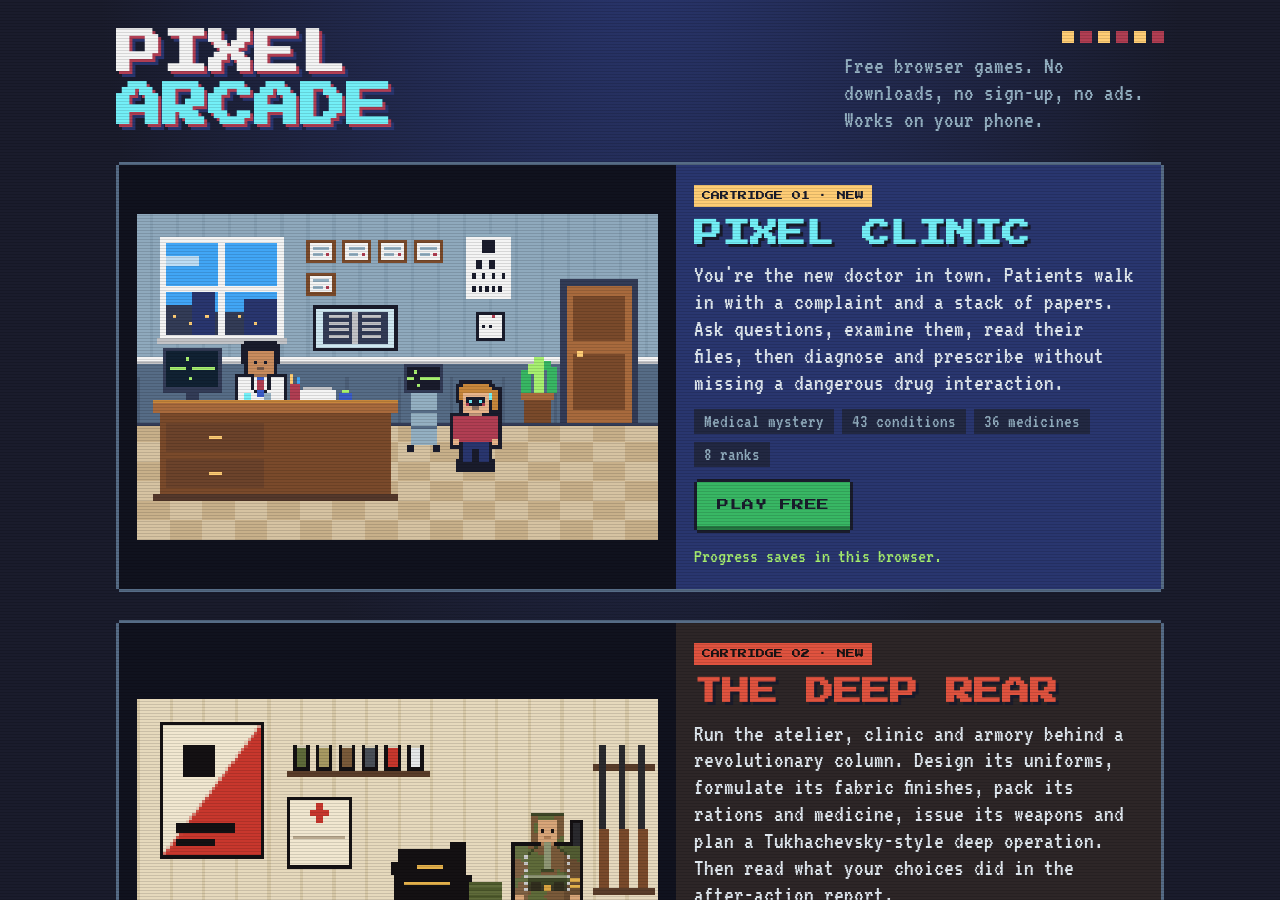
==== index.html @ ac49c72a "Add ABERRATION (cartridge 03): a roguelike physics institute with new laws every run Four hands-on i" ====
<!DOCTYPE html>
<html lang="en">
<head>
<meta charset="utf-8">
<meta name="viewport" content="width=device-width, initial-scale=1">
<title>Pixel Arcade</title>
<meta name="description" content="Free browser games: Pixel Clinic, The Deep Rear and ABERRATION.">
<meta name="theme-color" content="#1a1c2c">
<meta name="apple-mobile-web-app-capable" content="yes">
<meta name="mobile-web-app-capable" content="yes">
<meta name="apple-mobile-web-app-title" content="Pixel Arcade">
<meta name="apple-mobile-web-app-status-bar-style" content="black">
<link rel="manifest" href="manifest.webmanifest">
<link rel="apple-touch-icon" href="apple-touch-icon.png">
<link rel="icon" type="image/png" href="favicon.png">
<link rel="preconnect" href="https://fonts.googleapis.com">
<link rel="preconnect" href="https://fonts.gstatic.com" crossorigin>
<link href="https://fonts.googleapis.com/css2?family=IBM+Plex+Mono:wght@400;600&family=Press+Start+2P&family=VT323&display=swap" rel="stylesheet">
<style>
:root {
  /* Pixel Arcade: one dark arcade world, Sweetie-16 palette, pixel display face + terminal body face */
  --bg: #1a1c2c;
  --bg2: #222842;
  --panel: #29366f;
  --panel2: #333c57;
  --line: #566c86;
  --ink: #f4f4f4;
  --mute: #94b0c2;
  --accent: #73eff7;
  --good: #a7f070;
  --warn: #ffcd75;
  --bad: #ef7d57;
  --red: #b13e53;
  --paper: #f3ead3;
  --paper-ink: #1a1c2c;
  --font-d: 'Press Start 2P', 'Courier New', monospace;
  --font-b: 'VT323', 'Courier New', monospace;
  /* layout: phone = HUD / scene / dialog / tabs / scrolling panel in one screen; desktop = scene column + work column */
  color-scheme: dark;
}
* { box-sizing: border-box; }
html, body { height: 100%; margin: 0; }
body { background: var(--bg); color: var(--ink); font-family: var(--font-b); font-size: 22px; line-height: 1.12; -webkit-font-smoothing: none; -webkit-tap-highlight-color: transparent; }
#app { height: 100%; }
button { font: inherit; color: inherit; cursor: pointer; border: 0; background: none; }
:focus-visible { outline: 3px solid var(--warn); outline-offset: 3px; }
img.ico { width: 30px; height: 30px; image-rendering: pixelated; flex: none; }
img.ico.sm { width: 20px; height: 20px; }
img.ico.lg { width: 40px; height: 40px; }
canvas { image-rendering: pixelated; image-rendering: crisp-edges; }
h1, h2, h3 { text-wrap: balance; }

/* pixel boxes and buttons */
.pbox { background: var(--panel2); box-shadow: 0 -3px 0 0 var(--line), 0 3px 0 0 var(--line), -3px 0 0 0 var(--line), 3px 0 0 0 var(--line); margin: 3px; }
.btn { font-family: var(--font-d); font-size: 10px; letter-spacing: .5px; text-transform: uppercase; padding: 12px 14px; background: var(--panel2); color: var(--ink);
  box-shadow: 0 -3px 0 0 var(--bg), 0 3px 0 0 var(--bg), -3px 0 0 0 var(--bg), 3px 0 0 0 var(--bg), inset 0 -4px 0 0 rgba(0,0,0,.35); margin: 3px; display: inline-flex; align-items: center; justify-content: center; gap: 8px; text-decoration: none; line-height: 1.3; }
.btn:hover { filter: brightness(1.15); }
.btn:active { transform: translateY(2px); box-shadow: 0 -3px 0 0 var(--bg), 0 3px 0 0 var(--bg), -3px 0 0 0 var(--bg), 3px 0 0 0 var(--bg), inset 0 -1px 0 0 rgba(0,0,0,.35); }
.btn.primary { background: #38b764; color: var(--bg); }
.btn.warn { background: var(--warn); color: var(--bg); }
.btn.danger { background: var(--red); }
.btn.big { font-size: 12px; padding: 16px 20px; }
.btn.block { display: flex; width: calc(100% - 6px); }
.btn:disabled { opacity: .45; cursor: not-allowed; filter: none; }

/* ====================== HUB ====================== */
.hub-view { height: 100%; overflow: auto; background:
  radial-gradient(ellipse at 50% -10%, #29366f 0%, transparent 60%), var(--bg); }
.hub-view::after { content: ''; position: fixed; inset: 0; pointer-events: none; background: repeating-linear-gradient(0deg, rgba(0,0,0,.12) 0 1px, transparent 1px 3px); }
.hub { max-width: 1080px; margin: 0 auto; padding: 28px 16px 40px; display: grid; gap: 28px; }
.hub-top { display: flex; flex-wrap: wrap; align-items: end; justify-content: space-between; gap: 16px; }
.logo { font-family: var(--font-d); font-size: clamp(26px, 6vw, 46px); line-height: 1.15; margin: 0; color: var(--ink);
  text-shadow: 3px 3px 0 var(--red), 6px 6px 0 var(--panel); }
.logo span { color: var(--accent); }
.hub-top p { margin: 0; color: var(--mute); max-width: 32ch; font-size: 24px; }
.marquee { display: flex; gap: 6px; }
.marquee i { width: 12px; height: 12px; background: var(--warn); display: block; animation: blink 1.2s steps(1) infinite; }
.marquee i:nth-child(2n) { background: var(--red); animation-delay: .6s; }
@keyframes blink { 50% { opacity: .25; } }
.feature { display: grid; grid-template-columns: 1fr; gap: 0; background: var(--panel); }
.feature .thumb { background: #10121e; padding: 10px; display: grid; place-items: center; }
.feature .thumb canvas { width: 100%; max-width: 640px; height: auto; display: block; }
.feature .ftext { padding: 20px 18px 22px; display: grid; gap: 12px; align-content: start; }
.tag { font-family: var(--font-d); font-size: 9px; color: var(--bg); background: var(--warn); padding: 6px 8px; justify-self: start; }
.feature h2 { font-family: var(--font-d); font-size: clamp(20px, 3.4vw, 28px); margin: 0; color: var(--accent); text-shadow: 3px 3px 0 var(--bg); }
.feature p { margin: 0; font-size: 24px; color: #dfe7ee; max-width: 46ch; }
.chips { display: flex; flex-wrap: wrap; gap: 8px; padding: 0; margin: 0; list-style: none; }
.chips li { font-size: 19px; padding: 2px 10px; background: var(--bg2); color: var(--mute); }
.save-note { font-size: 20px !important; color: var(--good) !important; }
.shelf-h { font-family: var(--font-d); font-size: 12px; color: var(--mute); margin: 0; }
.shelf { display: grid; grid-template-columns: repeat(auto-fill, minmax(200px, 1fr)); gap: 18px; }
.cart { background: var(--panel2); padding: 14px 14px 18px; position: relative; clip-path: polygon(0 10px, 10px 10px, 10px 0, calc(100% - 10px) 0, calc(100% - 10px) 10px, 100% 10px, 100% 100%, 0 100%); }
.cart .label { background: var(--bg2); height: 92px; display: grid; place-items: center; font-family: var(--font-d); font-size: 22px; color: var(--line); }
.cart .ridges { display: flex; gap: 6px; margin-top: 12px; }
.cart .ridges i { flex: 1; height: 6px; background: var(--bg2); }
.cart h4 { font-family: var(--font-d); font-size: 9px; color: var(--mute); margin: 12px 0 4px; }
.cart p { margin: 0; color: var(--line); font-size: 20px; }
.hub-foot { color: var(--line); font-size: 19px; display: flex; flex-wrap: wrap; gap: 6px 18px; }
@media (min-width: 820px) {
  .feature { grid-template-columns: 1.15fr 1fr; }
  .feature .thumb { padding: 18px; }
}

/* ====================== GAME ====================== */
.game { height: 100%; display: flex; flex-direction: column; max-width: 1280px; margin: 0 auto; }
.hud { flex: none; display: flex; align-items: center; gap: 10px; padding: 6px 10px; background: var(--bg2); border-bottom: 3px solid var(--bg); }
.hud .ib { width: 38px; height: 38px; color: var(--ink); text-decoration: none; display: grid; place-items: center; background: var(--panel2); font-family: var(--font-d); font-size: 12px; flex: none; }
.hud .rank { display: grid; gap: 4px; min-width: 0; flex: 1; }
.hud .rank b { font-family: var(--font-d); font-size: 9px; color: var(--warn); white-space: nowrap; overflow: hidden; text-overflow: ellipsis; }
.hud .bar { height: 8px; background: var(--bg); position: relative; }
.hud .bar i { position: absolute; inset: 0 auto 0 0; background: var(--good); }
.hud .bar small { display: none; }
.hud .meta { font-size: 19px; color: var(--mute); text-align: right; line-height: 1; white-space: nowrap; font-variant-numeric: tabular-nums; }
.hud .meta b { color: var(--ink); font-weight: normal; font-size: 24px; display: block; }

.stage { flex: 1; min-height: 0; display: flex; flex-direction: column; }
.stage > * { min-width: 0; }
.left { flex: none; padding: 6px 10px 0; display: grid; gap: 6px; }
.scene { background: #10121e; padding: 4px; display: grid; place-items: center; position: relative; }
.scene canvas { width: 100%; max-width: calc(23vh * 1.6); height: auto; display: block; }
.pt-tag { position: absolute; left: 8px; bottom: 8px; background: rgba(26,28,44,.85); padding: 1px 8px; font-size: 18px; color: var(--ink); }
.dialog { background: var(--bg2); padding: 6px 12px 8px; min-height: 74px; max-height: 19vh; overflow: auto; box-shadow: inset 0 0 0 3px var(--panel); cursor: pointer; }
.dialog .who { font-family: var(--font-d); font-size: 9px; color: var(--accent); margin-bottom: 6px; display: flex; justify-content: space-between; gap: 8px; }
.dialog .who em { font-style: normal; color: var(--line); }
.dialog.exam .who { color: var(--good); }
.dialog.sys .who { color: var(--warn); }
.dialog .txt { white-space: pre-line; font-size: 22px; }
.right { flex: 1; min-height: 0; min-width: 0; display: flex; flex-direction: column; padding: 6px 10px 0; }
.tabs { flex: none; display: grid; grid-template-columns: repeat(5, 1fr); gap: 4px; }
.tabs button { font-family: var(--font-d); font-size: 8px; padding: 7px 2px 7px; background: var(--panel2); color: var(--mute); display: grid; justify-items: center; gap: 5px; position: relative; }
.tabs button img { width: 16px; height: 16px; image-rendering: pixelated; }
.tabs button[aria-selected="true"] { background: var(--panel); color: var(--ink); box-shadow: inset 0 -3px 0 var(--accent); }
.tabs .badge { position: absolute; top: 3px; right: 6px; background: var(--warn); color: var(--bg); font-size: 7px; padding: 2px 3px; }
.panel { flex: 1; min-height: 0; min-width: 0; overflow: auto; padding: 10px 2px 24px; overscroll-behavior: contain; }
.panel h3 { font-family: var(--font-d); font-size: 9px; color: var(--mute); margin: 14px 2px 8px; display: flex; justify-content: space-between; gap: 8px; }
.panel h3:first-child { margin-top: 2px; }
.hint { color: var(--mute); font-size: 19px; margin: 4px 2px 8px; }

/* talk */
.qlist { display: grid; gap: 6px; }
.q { text-align: left; padding: 8px 10px; background: var(--panel2); display: flex; gap: 10px; align-items: center; font-size: 22px; }
.q:hover { background: var(--panel); }
.q .cost { margin-left: auto; font-size: 17px; color: var(--line); white-space: nowrap; }
.q.done { color: var(--mute); background: var(--bg2); }
.q.done .cost { color: var(--good); }

/* tools / files */
.grid { display: grid; grid-template-columns: repeat(auto-fill, minmax(104px, 1fr)); gap: 8px; }
.tile { background: var(--panel2); padding: 10px 6px 8px; display: grid; justify-items: center; gap: 6px; text-align: center; font-size: 20px; position: relative; }
.tile:hover { background: var(--panel); }
.tile small { font-size: 16px; color: var(--line); }
.tile.done { background: var(--bg2); color: var(--mute); }
.tile.done small { color: var(--good); }
.tile.locked { opacity: .5; }
.tile.locked small { color: var(--warn); }
.tile .new { position: absolute; top: 4px; right: 4px; background: var(--warn); color: var(--bg); font-family: var(--font-d); font-size: 7px; padding: 2px 3px; }

/* notes */
.notes { display: grid; gap: 4px; }
.note { background: var(--bg2); padding: 6px 10px; font-size: 21px; }
.note b { color: var(--accent); font-weight: normal; display: block; font-size: 18px; }
.note.ex b { color: var(--good); }
.note .ln { white-space: pre-line; }
.empty { color: var(--line); padding: 6px 2px; font-size: 20px; }

/* treat */
.pick { width: 100%; text-align: left; background: var(--panel); padding: 12px; display: flex; align-items: center; gap: 10px; font-size: 23px; }
.pick em { margin-left: auto; font-style: normal; font-family: var(--font-d); font-size: 9px; color: var(--accent); }
.pick.unset { background: var(--panel2); color: var(--mute); box-shadow: inset 0 0 0 2px var(--warn); }
.chipsel { display: flex; flex-wrap: wrap; gap: 6px; min-height: 40px; align-items: center; }
.chipsel button { background: var(--good); color: var(--bg); padding: 4px 8px; font-size: 20px; display: inline-flex; gap: 6px; align-items: center; }
.chipsel button.stopchip { background: var(--bad); }
.chipsel button.refchip { background: var(--warn); }
.filters { display: flex; gap: 6px; overflow-x: auto; padding-bottom: 6px; margin-bottom: 4px; scrollbar-width: thin; }
.filters button { white-space: nowrap; font-size: 19px; padding: 4px 10px; background: var(--bg2); color: var(--mute); }
.filters button[aria-pressed="true"] { background: var(--accent); color: var(--bg); }
.drugs { display: grid; grid-template-columns: repeat(auto-fill, minmax(230px, 1fr)); gap: 6px; }
.drug { display: flex; background: var(--panel2); }
.drug .main { flex: 1; display: flex; gap: 8px; align-items: center; padding: 6px 8px; text-align: left; min-width: 0; }
.drug .main span { display: grid; min-width: 0; font-size: 21px; line-height: 1; }
.drug .main img.ico { width: 24px; height: 24px; }
.drug .main small { color: var(--line); font-size: 16px; white-space: nowrap; overflow: hidden; text-overflow: ellipsis; }
.drug .inf { width: 32px; flex: none; font-family: var(--font-d); font-size: 10px; color: var(--accent); background: var(--bg2); }
.drug.sel { box-shadow: inset 0 0 0 3px var(--good); background: #2c4a3c; }
.drug:hover .main { background: rgba(255,255,255,.05); }
.locknote { color: var(--line); font-size: 19px; padding: 6px 2px; }
.toggles { display: grid; grid-template-columns: 1fr 1fr; gap: 6px; }
.tog { background: var(--panel2); padding: 10px; display: flex; gap: 8px; align-items: center; text-align: left; font-size: 21px; line-height: 1; }
.tog small { display: block; color: var(--line); font-size: 16px; }
.tog[aria-pressed="true"] { box-shadow: inset 0 0 0 3px var(--good); background: #2c4a3c; }
.tog.refer[aria-pressed="true"] { box-shadow: inset 0 0 0 3px var(--warn); background: #4a3d2a; }
.medrow { display: flex; align-items: center; gap: 8px; background: var(--bg2); padding: 6px 8px; margin-bottom: 6px; }
.medrow span { flex: 1; display: grid; font-size: 21px; line-height: 1.05; }
.medrow small { color: var(--line); font-size: 16px; }
.medrow button { font-family: var(--font-d); font-size: 8px; padding: 8px; background: var(--panel2); color: var(--good); min-width: 82px; }
.medrow button[aria-pressed="true"] { background: var(--red); color: var(--ink); }
.sign { padding-top: 14px; }

/* menu (title) */
.menu { display: grid; gap: 10px; align-content: start; padding: 4px 2px 20px; }
.menu .gt { font-family: var(--font-d); font-size: clamp(18px, 4vw, 26px); color: var(--accent); margin: 4px 0 0; text-shadow: 3px 3px 0 var(--red); }
.menu .sub { margin: 0; color: var(--mute); }
.menu .mgrid { display: grid; grid-template-columns: 1fr 1fr; gap: 4px; }
.card { background: var(--bg2); padding: 10px 12px; display: grid; gap: 6px; }
.card .k { font-family: var(--font-d); font-size: 8px; color: var(--mute); }
.meter { height: 12px; background: var(--bg); position: relative; }
.meter i { position: absolute; inset: 0 auto 0 0; background: var(--good); }
.meter b { position: absolute; top: -3px; bottom: -3px; width: 3px; background: var(--warn); }

/* modal */
.modal { position: fixed; inset: 0; background: rgba(16,18,30,.82); display: flex; align-items: flex-end; justify-content: center; z-index: 20; padding: 0; }
.sheet { background: var(--panel2); width: 100%; max-width: 620px; max-height: 92%; overflow: auto; padding: 16px 16px 20px; box-shadow: 0 -4px 0 0 var(--line); }
.sheet h2 { font-family: var(--font-d); font-size: 13px; margin: 2px 0 12px; color: var(--accent); line-height: 1.4; }
.sheet .x { position: relative; z-index: 2; float: right; font-family: var(--font-d); font-size: 10px; padding: 8px 10px; background: var(--bg2); margin: -4px -4px 0 8px; }
.sheet p { margin: 0 0 10px; }
.sheet .row { display: flex; flex-wrap: wrap; gap: 6px; justify-content: flex-end; margin-top: 14px; }
@media (min-width: 700px) { .modal { align-items: center; padding: 20px; } .sheet { box-shadow: 0 -4px 0 0 var(--line), 0 4px 0 0 var(--line), -4px 0 0 0 var(--line), 4px 0 0 0 var(--line); } }

/* paper documents */
.paper { background: var(--paper); color: var(--paper-ink); padding: 16px 16px 20px; position: relative; background-image: repeating-linear-gradient(0deg, transparent 0 27px, #e2d6b8 27px 28px); font-size: 22px; }
.paper .ph { font-family: var(--font-d); font-size: 10px; border-bottom: 3px solid var(--paper-ink); padding-bottom: 8px; margin-bottom: 10px; display: flex; justify-content: space-between; gap: 8px; }
.paper .ph span { color: #566c86; }
.paper table { width: 100%; border-collapse: collapse; font-variant-numeric: tabular-nums; }
.paper td { padding: 3px 4px; vertical-align: top; border-bottom: 1px dashed #c9bb98; }
.paper td:first-child { color: #566c86; width: 40%; }
.paper ul { margin: 0; padding-left: 20px; }
.paper li { margin: 4px 0; }
.paper .stamp { position: absolute; right: 14px; bottom: 10px; transform: rotate(-12deg); border: 3px solid var(--red); color: var(--red); font-family: var(--font-d); font-size: 8px; padding: 6px; opacity: .8; }
.paper.allergy { background-color: #ffe9e4; }
.paper.allergy .ph { color: var(--red); border-color: var(--red); }
.paper.slip { background-color: #e8f6ff; }

/* report */
.rep-top { display: flex; gap: 16px; align-items: center; }
.grade { font-family: var(--font-d); font-size: 54px; width: 96px; height: 96px; display: grid; place-items: center; background: var(--bg2); flex: none; animation: stamp .45s steps(5) both; }
@keyframes stamp { from { transform: scale(2.2) rotate(-12deg); opacity: 0; } to { transform: none; opacity: 1; } }
.g-S { color: var(--warn); } .g-A { color: var(--good); } .g-B { color: var(--accent); } .g-C { color: var(--ink); } .g-D { color: var(--bad); } .g-F { color: #ff5d73; }
.rep-score { font-family: var(--font-d); font-size: 14px; }
.rep-score small { display: block; font-family: var(--font-b); font-size: 21px; color: var(--mute); margin-top: 6px; }
.parts { display: grid; gap: 8px; margin: 14px 0; }
.part { background: var(--bg2); padding: 8px 10px; }
.part .ph2 { display: flex; justify-content: space-between; font-family: var(--font-d); font-size: 8px; color: var(--mute); margin-bottom: 6px; }
.part .ph2 b { color: var(--ink); font-weight: normal; }
.pbar { height: 6px; background: var(--bg); margin-bottom: 6px; }
.pbar i { display: block; height: 100%; background: var(--accent); }
.part ul { list-style: none; margin: 0; padding: 0; font-size: 20px; }
.part li { padding: 2px 0 2px 22px; position: relative; }
.part li::before { position: absolute; left: 0; top: 2px; font-family: var(--font-d); font-size: 9px; }
.part li.ok::before { content: '+'; color: var(--good); }
.part li.no::before { content: 'x'; color: var(--bad); }
.part li.info::before { content: '>'; color: var(--mute); }
.issue { background: #3a2230; padding: 8px 10px; margin-bottom: 6px; font-size: 20px; display: flex; gap: 10px; align-items: baseline; }
.issue b { font-family: var(--font-d); font-size: 8px; padding: 3px 5px; flex: none; }
.issue.major b { background: var(--red); } .issue.moderate b { background: var(--bad); color: var(--bg); } .issue.minor b { background: var(--line); }
.issue span { flex: 1; } .issue em { font-style: normal; color: var(--bad); white-space: nowrap; }
.goodl { background: #24402f; padding: 8px 10px; margin-bottom: 6px; font-size: 20px; }
.teach { background: var(--bg2); padding: 10px 12px; border-left: 4px solid var(--warn); font-size: 21px; }
.teach b { font-family: var(--font-d); font-size: 8px; color: var(--warn); display: block; margin-bottom: 6px; }

/* level up / lists */
.lvlup { text-align: center; display: grid; gap: 10px; justify-items: center; }
.lvlup .big { font-family: var(--font-d); font-size: 20px; color: var(--warn); line-height: 1.4; animation: stamp .5s steps(5) both; }
.unl { display: grid; gap: 6px; width: 100%; text-align: left; }
.unl div { display: flex; align-items: center; gap: 10px; background: var(--bg2); padding: 6px 10px; font-size: 21px; }
.unl small { color: var(--mute); font-size: 17px; display: block; }
.ladder { display: grid; gap: 6px; }
.rung { background: var(--bg2); padding: 8px 10px; display: grid; grid-template-columns: 34px 1fr; gap: 4px 10px; align-items: center; }
.rung .n { font-family: var(--font-d); font-size: 11px; color: var(--line); }
.rung.done .n { color: var(--good); } .rung.cur { box-shadow: inset 0 0 0 3px var(--warn); } .rung.cur .n { color: var(--warn); }
.rung b { font-weight: normal; font-size: 22px; }
.rung small { grid-column: 2; color: var(--mute); font-size: 17px; }
.stats { display: grid; grid-template-columns: repeat(auto-fill, minmax(120px, 1fr)); gap: 6px; margin: 10px 0; }
.stats div { background: var(--bg2); padding: 8px; }
.stats b { display: block; font-family: var(--font-d); font-size: 14px; color: var(--accent); font-weight: normal; margin-bottom: 4px; }
.stats span { color: var(--mute); font-size: 17px; }
.hb-item { background: var(--bg2); padding: 8px 10px; margin-bottom: 6px; }
.hb-item b { font-weight: normal; color: var(--accent); }
.hb-item small { color: var(--mute); font-size: 17px; }
.hb-item p { margin: 4px 0 0 !important; font-size: 20px; }
.caut { list-style: none; padding: 0; margin: 6px 0 0; font-size: 19px; }
.caut li { padding: 2px 0; }
.caut li b { font-family: var(--font-d); font-size: 7px; padding: 2px 4px; margin-right: 6px; vertical-align: 2px; }
.caut .major b { background: var(--red); } .caut .moderate b { background: var(--bad); color: var(--bg); } .caut .minor b { background: var(--line); }
.search { width: 100%; font: inherit; font-size: 22px; padding: 8px 10px; background: var(--bg); color: var(--ink); border: 3px solid var(--line); margin-bottom: 8px; }
.dxl { display: grid; gap: 4px; }
.dxg { font-family: var(--font-d); font-size: 8px; color: var(--mute); margin: 10px 0 4px; }
.dxr { display: flex; background: var(--bg2); }
.dxr .main { flex: 1; text-align: left; padding: 8px 10px; font-size: 22px; }
.dxr .main:hover { background: var(--panel); }
.dxr.sel .main { background: #2c4a3c; box-shadow: inset 0 0 0 3px var(--good); }
.dxr .inf { width: 40px; font-family: var(--font-d); font-size: 10px; color: var(--accent); background: var(--panel); }
textarea.code { width: 100%; height: 84px; font: inherit; font-size: 16px; background: var(--bg); color: var(--ink); border: 3px solid var(--line); padding: 6px; word-break: break-all; }
.toast { position: fixed; left: 50%; bottom: 18px; transform: translateX(-50%); background: var(--warn); color: var(--bg); padding: 8px 14px; font-size: 21px; z-index: 30; box-shadow: 0 0 0 3px var(--bg); max-width: 90%; }
.disclaim { color: var(--line); font-size: 17px; }

@media (min-width: 900px) {
  .stage { flex-direction: row; }
  .left { width: 54%; padding: 12px; align-content: start; overflow: auto; }
  .scene canvas { max-width: 100%; }
  .dialog { max-height: none; min-height: 130px; }
  .scene canvas { max-width: 100%; }
  .tabs button img { width: 20px; height: 20px; }
  .right { padding: 12px 12px 0 2px; }
  .tabs button { font-size: 9px; }
}
@media (max-height: 640px) and (max-width: 899px) { .scene canvas { max-width: calc(20vh * 1.6); } .dialog { min-height: 64px; } }
@media (prefers-reduced-motion: reduce) { .grade, .lvlup .big, .marquee i { animation: none; } }

/* ====================== THE DEEP REAR ====================== */
.dr-feature { background: #2d2627; }
.dr-feature h2 { color: #e0533f; }
.dr-feature .tag { background: #e0533f; color: #181415; }
.dr { --bg: #181415; --bg2: #221d1e; --panel: #2d2627; --panel2: #3a3132; --line: #6e5b52; --ink: #f1e7d0; --mute: #b9a98f; --accent: #e0533f; --good: #9cc069; --warn: #e3b04b; --bad: #ef7d57; --red: #c8372d; --paper: #efe4cc;
  height: 100%; display: flex; flex-direction: column; background: var(--bg); color: var(--ink); max-width: 1100px; margin: 0 auto; }
.dr .btn.primary { background: var(--accent); color: #181415; }
.dr-hud { flex: none; min-width: 0; overflow: hidden; background: var(--bg2); padding: 6px 10px 8px; display: grid; gap: 6px; border-bottom: 3px solid #000; }
.dr-hrow { display: flex; gap: 10px; align-items: center; }
.dr-hud .ib { width: 38px; height: 38px; display: grid; place-items: center; background: var(--panel2); font-family: var(--font-d); font-size: 12px; flex: none; }
.dr-op { display: grid; min-width: 0; flex: 1; }
.dr-op b { font-family: var(--font-d); font-size: 10px; color: var(--accent); font-weight: normal; white-space: nowrap; overflow: hidden; text-overflow: ellipsis; }
.dr-op span { font-size: 18px; color: var(--mute); }
.dr-res { display: grid; grid-template-columns: repeat(6, minmax(0, 1fr)); gap: 3px; }
.dr-res span { background: var(--panel); padding: 3px 1px; display: flex; align-items: center; justify-content: center; gap: 2px; font-size: 16px; overflow: hidden; white-space: nowrap; color: var(--mute); font-variant-numeric: tabular-nums; }
.dr-res b { color: var(--ink); font-weight: normal; }
.dr-res img.ico.sm { width: 14px; height: 14px; }
.dr-res span.over { background: #6a1f17; color: #ffc2b5; } .dr-res span.over b { color: #fff; }
.dr-tabs { flex: none; display: grid; grid-template-columns: repeat(5, 1fr); gap: 3px; padding: 6px 10px 0; background: var(--bg); }
.dr-tabs button { font-family: var(--font-d); font-size: 7.5px; padding: 10px 2px; background: var(--panel2); color: var(--mute); line-height: 1.4; }
.dr-tabs button[aria-selected="true"] { background: var(--accent); color: #181415; }
.dr-main { flex: 1; min-height: 0; overflow-y: auto; overflow-x: hidden; padding: 10px 12px 40px; }
.dr-sec { margin: 0 0 18px; }
.dr-sec h3 { font-family: var(--font-d); font-size: 9px; color: var(--ink); margin: 0 0 10px; display: flex; justify-content: space-between; align-items: baseline; gap: 10px; }
.dr-sec h3 span { background: var(--accent); color: #181415; padding: 5px 8px; clip-path: polygon(0 0, 100% 0, calc(100% - 8px) 100%, 0 100%); padding-right: 16px; }
.dr-sec h3 em { font-style: normal; font-family: var(--font-b); font-size: 17px; color: var(--mute); text-align: right; }
.dr-sec h4 { font-family: var(--font-d); font-size: 8px; color: var(--mute); margin: 10px 0 6px; }
.opts { display: grid; grid-template-columns: repeat(auto-fill, minmax(168px, 1fr)); gap: 6px; }
.opt { text-align: left; background: var(--panel2); padding: 8px 10px; display: grid; gap: 4px; align-content: start; min-width: 0; overflow-wrap: anywhere; }
.opt .t { font-size: 21px; line-height: 1; }
.opt small { color: var(--mute); font-size: 16px; line-height: 1.05; }
.opt .fx { display: flex; flex-wrap: wrap; gap: 3px; }
.opt .fx i, .chip2 small i { font-style: normal; font-size: 14px; background: rgba(0,0,0,.28); color: var(--warn); padding: 0 4px; }
.opt[aria-pressed="true"] { box-shadow: inset 0 0 0 3px var(--accent); background: #4b2b27; }
.opt:hover:not(:disabled) { filter: brightness(1.12); }
.opt:disabled { opacity: .38; cursor: not-allowed; }
.opt.locked { opacity: .55; }
.chips2 { display: flex; flex-wrap: wrap; gap: 6px; }
.chip2 { background: var(--panel2); padding: 5px 9px; font-size: 19px; display: grid; gap: 2px; text-align: left; }
.chip2 small { display: flex; flex-wrap: wrap; gap: 3px; }
.chip2[aria-pressed="true"] { background: var(--accent); color: #181415; }
.chip2[aria-pressed="true"] small i { color: #181415; background: rgba(255,255,255,.3); }
.chip2:disabled { opacity: .35; cursor: not-allowed; }
.swatches { display: grid; grid-template-columns: repeat(auto-fill, minmax(76px, 1fr)); gap: 6px; }
.sw { background: var(--panel2); padding: 6px; display: grid; justify-items: center; gap: 3px; }
.sw i { width: 34px; height: 24px; display: block; box-shadow: 0 0 0 2px #000; }
.sw small { font-size: 15px; line-height: 1; text-align: center; overflow-wrap: anywhere; }
.sw { min-width: 0; }
.sw em { font-style: normal; font-size: 14px; color: var(--warn); }
.sw[aria-pressed="true"] { box-shadow: inset 0 0 0 3px var(--accent); background: #4b2b27; }
.sw:disabled { opacity: .35; }
.seg { display: grid; grid-template-columns: repeat(3, 1fr); gap: 4px; margin-top: 6px; }
.seg button { background: var(--bg2); padding: 6px; font-size: 18px; display: grid; }
.seg button small { font-size: 14px; color: var(--mute); }
.seg button[aria-pressed="true"] { background: var(--warn); color: #181415; } .seg button[aria-pressed="true"] small { color: #181415; }
.tslot { background: var(--bg2); padding: 8px; }
.dr-prev { position: sticky; top: -10px; z-index: 3; background: var(--bg); display: flex; gap: 12px; padding: 8px 0 10px; border-bottom: 3px solid var(--panel); margin-bottom: 12px; }
.dr-prev canvas { width: 96px; height: 128px; flex: none; box-shadow: 0 0 0 3px #000; background: #000; }
.dr-stats { flex: 1; display: grid; gap: 4px; align-content: start; min-width: 0; }
.nm { display: grid; gap: 2px; } .nm span { font-family: var(--font-d); font-size: 7px; color: var(--mute); }
.nm input { font: inherit; font-size: 19px; background: var(--bg2); color: var(--ink); border: 2px solid var(--line); padding: 2px 6px; width: 100%; }
.stat { display: grid; grid-template-columns: minmax(92px, auto) 1fr minmax(44px, auto); align-items: center; gap: 6px; font-size: 17px; line-height: 1; }
.stat b { font-weight: normal; text-align: right; font-variant-numeric: tabular-nums; }
.sbar { height: 8px; background: var(--bg2); } .sbar i { display: block; height: 100%; background: var(--good); }
.prot { display: flex; flex-wrap: wrap; gap: 3px; } .prot i { font-style: normal; font-size: 14px; background: #263a25; color: var(--good); padding: 0 4px; } .prot i.neg { background: #4b1f19; color: #ffb3a6; }
.labnotes { background: #2a2a1d; padding: 6px 10px; margin: -4px 0 14px; font-size: 18px; color: #e8dca0; } .labnotes p { margin: 2px 0; }
.meters { display: grid; gap: 5px; margin-bottom: 10px; }
.fore { display: grid; gap: 5px; } .fore div { background: var(--bg2); padding: 6px 10px; display: grid; grid-template-columns: 1fr auto; gap: 2px 8px; font-size: 20px; }
.fore b { color: var(--bad); font-weight: normal; } .fore small { grid-column: 1 / -1; color: var(--mute); font-size: 16px; }
.tog.wide { margin-top: 6px; width: 100%; background: var(--panel2); padding: 10px; text-align: left; font-size: 20px; }
.tog.wide small { display: block; color: var(--mute); font-size: 16px; }
.tog.wide[aria-pressed="true"] { box-shadow: inset 0 0 0 3px var(--accent); background: #4b2b27; }
.proj { display: grid; grid-template-columns: repeat(3, 1fr); gap: 6px; margin-bottom: 10px; }
.pj { background: var(--bg2); padding: 8px; display: grid; gap: 4px; } .pj span { font-family: var(--font-d); font-size: 7px; color: var(--mute); }
.pj b { font-weight: normal; font-size: 20px; line-height: 1; } .pj b.ok { color: var(--good); } .pj b.bad { color: var(--bad); }
.warns { background: #3d1d19; padding: 6px 10px; font-size: 18px; color: #ffcfc4; margin: 6px 0; } .warns p { margin: 2px 0; }
.dr-next { margin-top: 12px; }
.dr-paper { background: var(--paper); color: #1a1414; padding: 12px 14px; font-size: 21px; position: relative; }
.dr-paper .ph { font-family: var(--font-d); font-size: 9px; border-bottom: 3px solid #1a1414; padding-bottom: 7px; margin-bottom: 8px; display: flex; justify-content: space-between; gap: 8px; }
.dr-paper .ph span { color: #c8372d; }
.dr-paper p { margin: 0 0 8px; }
.dr-paper table { width: 100%; border-collapse: collapse; } .dr-paper td { padding: 3px 4px; border-top: 1px dashed #c9bb98; vertical-align: top; } .dr-paper td:first-child { color: #6e5b52; width: 36%; }
.dr-paper.letter { font-size: 23px; line-height: 1.2; } .dr-paper .sig { text-align: right; font-style: italic; }
.dr-kv { display: flex; flex-wrap: wrap; gap: 6px; margin-bottom: 8px; } .dr-kv span { background: var(--bg2); padding: 4px 10px; font-size: 19px; color: var(--mute); } .dr-kv b { color: var(--ink); font-weight: normal; }
.hzs { display: flex; flex-wrap: wrap; gap: 6px; } .hz { background: #3d2b1d; padding: 3px 8px; font-size: 18px; } .hz b { color: var(--warn); font-weight: normal; letter-spacing: -1px; }
.facs { display: grid; grid-template-columns: repeat(auto-fill, minmax(220px, 1fr)); gap: 6px; }
.fac { background: var(--bg2); padding: 8px 10px; text-align: left; display: grid; gap: 4px; } .fac span { font-size: 20px; } .fac small { color: var(--mute); font-size: 16px; }
.dr-title, .dr-end { max-width: 720px; margin: 0 auto; display: grid; gap: 14px; justify-items: start; padding-top: 10px; }
.dr-logo { font-family: var(--font-d); font-size: clamp(26px, 7vw, 46px); line-height: 1.1; color: var(--ink); text-shadow: 4px 4px 0 var(--red); }
.dr-logo span { display: block; font-size: .45em; color: var(--accent); text-shadow: none; }
.dr-logo.sm { font-size: clamp(18px, 4.5vw, 30px); text-shadow: 3px 3px 0 var(--red); }
.dr-sub { margin: -6px 0 0; font-family: var(--font-d); font-size: 10px; color: var(--mute); }
.dr-frame { background: #000; padding: 6px; box-shadow: 0 0 0 3px var(--panel2); width: 100%; }
.dr-frame canvas { width: 100%; height: auto; display: block; }
.dr-frame.map { margin: 12px 0; }
.maplg { display: flex; flex-wrap: wrap; gap: 4px 12px; font-size: 16px; color: var(--mute); padding: 6px 2px 0; } .maplg i { display: inline-block; width: 12px; height: 8px; margin-right: 4px; }
.dr-lede { margin: 0; font-size: 22px; max-width: 62ch; } .dr-lede.dim { color: var(--mute); }
.dr-btns { display: flex; flex-wrap: wrap; gap: 4px; }
.disp { margin: 0 0 8px; font-size: 21px; }
.ass { margin: 0; padding-left: 18px; font-size: 20px; } .ass li { margin-bottom: 6px; }
.gear { list-style: none; margin: 0; padding: 0; display: grid; gap: 4px; }
.gear li { background: var(--bg2); padding: 6px 10px 6px 28px; position: relative; font-size: 19px; }
.gear li b { color: var(--warn); font-weight: normal; }
.gear li::before { position: absolute; left: 9px; top: 8px; font-family: var(--font-d); font-size: 9px; }
.gear li.ok::before { content: '+'; color: var(--good); } .gear li.no::before { content: 'x'; color: var(--bad); }
.bull { display: flex; gap: 12px; background: var(--paper); color: #1a1414; padding: 10px; }
.bull canvas { width: 72px; height: 96px; flex: none; box-shadow: 0 0 0 2px #000; }
.bull b { font-family: var(--font-d); font-size: 9px; } .bull p { margin: 6px 0 0; font-size: 20px; font-style: italic; }
.voices { display: grid; grid-template-columns: repeat(auto-fill, minmax(240px, 1fr)); gap: 6px; }
.voice { background: var(--bg2); padding: 8px 10px; } .voice b { font-family: var(--font-d); font-size: 8px; color: var(--accent); font-weight: normal; }
.voice p { margin: 6px 0; font-size: 20px; } .voice small { font-size: 16px; color: var(--mute); } .voice small.up { color: var(--good); } .voice small.dn { color: var(--bad); }
.runway { display: grid; grid-template-columns: repeat(auto-fill, minmax(96px, 1fr)); gap: 8px; }
.runway-look { margin: 0; background: var(--bg2); padding: 6px; display: grid; gap: 4px; justify-items: center; }
.runway-look canvas { width: 84px; height: 112px; box-shadow: 0 0 0 2px #000; }
.runway-look figcaption { text-align: center; line-height: 1; } .runway-look b { font-weight: normal; font-size: 18px; display: block; } .runway-look small { font-size: 15px; color: var(--mute); }
.dr .stats div, .dr .part, .dr .card { background: var(--bg2); }
.dr .stats b { color: var(--warn); }
@media (min-width: 760px) {
  .dr-tabs button { font-size: 9px; }
  .dr-prev canvas { width: 144px; height: 192px; }
  .dr-main { padding: 14px 18px 48px; }
}

.dr-bar { flex: none; display: grid; grid-template-columns: repeat(4, minmax(0, 1fr)) auto; gap: 4px; align-items: stretch; padding: 6px 10px; background: var(--bg2); border-top: 3px solid #000; }
.dr-bar > div { background: var(--panel); padding: 3px 6px; display: grid; line-height: 1; position: relative; }
.dr-bar span { font-family: var(--font-d); font-size: 6.5px; color: var(--mute); margin-bottom: 3px; }
.dr-bar b { font-weight: normal; font-size: 19px; font-variant-numeric: tabular-nums; } .dr-bar b.ok { color: var(--good); } .dr-bar b.bad { color: var(--bad); }
.dr-bar em { position: absolute; top: 2px; right: 4px; font-style: normal; font-size: 14px; animation: blink 1s steps(1) 3; } .dr-bar em.up { color: var(--good); } .dr-bar em.dn { color: var(--bad); }
.dr-bar .btn { margin: 0; padding: 8px 10px; font-size: 9px; }
.enemy { background: #22253a; border-left: 4px solid #8a8aa8; padding: 8px 12px; }
.enemy b { display: block; font-family: var(--font-d); font-size: 9px; color: #c9c9ee; font-weight: normal; }
.enemy p { margin: 6px 0; font-size: 20px; } .enemy .eh { color: var(--warn); } .enemy small { color: var(--mute); font-size: 16px; }
.pj3 { display: grid; gap: 8px; }
.pjr { background: var(--bg2); padding: 8px 10px; }
.pjh { display: flex; justify-content: space-between; gap: 8px; align-items: baseline; margin-bottom: 6px; }
.pjh span { font-family: var(--font-d); font-size: 8px; color: var(--mute); } .pjh b { font-weight: normal; font-size: 20px; } .pjh b.ok, .hint b.ok { color: var(--good); font-weight: normal; } .pjh b.bad { color: var(--bad); }
.vs { display: grid; grid-template-columns: 80px 1fr 36px; gap: 6px; align-items: center; font-size: 17px; margin-bottom: 3px; } .vs b { font-weight: normal; text-align: right; } .vs .sbar { height: 10px; }
.tl { position: relative; height: 40px; background: var(--panel); margin: 2px 0 6px; }
.tl-axis span { position: absolute; bottom: 1px; transform: translateX(-50%); font-size: 13px; color: var(--mute); } .tl-axis span:first-child { transform: none; } .tl-axis span:last-child { transform: translateX(-100%); }
.tl i { position: absolute; top: 3px; transform: translateX(-50%); font-style: normal; font-family: var(--font-d); font-size: 7px; padding: 3px 4px; color: #181415; }
.tl-g { background: var(--warn); } .tl-m { background: var(--accent); top: 15px !important; } .tl-r { background: #8a8aa8; }
.dr-det { background: var(--bg2); margin: 0 0 10px; padding: 0 10px; }
.dr-det summary { cursor: pointer; font-family: var(--font-d); font-size: 9px; padding: 10px 0; color: var(--ink); }
.dr-det[open] { padding-bottom: 8px; } .dr-det .meters { margin-top: 4px; }
@media (max-width: 380px) { .dr-bar .btn { padding: 8px 6px; font-size: 8px; } .dr-bar b { font-size: 17px; } }

.confetti { position: fixed; inset: 0; width: 100%; height: 100%; pointer-events: none; z-index: 40; image-rendering: pixelated; }
.bday-banner { font-family: var(--font-d); font-size: 10px; line-height: 1.6; text-align: center; background: var(--warn); color: var(--bg); padding: 10px; }
.linkbtn { font: inherit; color: var(--accent); text-decoration: underline; padding: 0; }
.hub-foot .install { color: var(--good); }

.enemy .rel { display: block; width: fit-content; font-family: var(--font-d); font-size: 7px; padding: 4px 6px; background: #4a3d2a; color: var(--warn); margin-bottom: 8px; }
.enemy .rel.ok { background: #263a25; color: var(--good); }
.enemy .tog.wide { margin-top: 10px; }
.squad { display: grid; grid-template-columns: repeat(auto-fill, minmax(150px, 1fr)); gap: 6px; }
.squad > div { background: var(--bg2); padding: 6px 10px; display: grid; gap: 2px; }
.squad b { font-weight: normal; font-size: 20px; } .squad small { color: var(--mute); font-size: 16px; }
.squad .wia { box-shadow: inset 3px 0 0 var(--warn); } .squad .kia { opacity: .55; box-shadow: inset 3px 0 0 var(--bad); } .squad .kia b { text-decoration: line-through; }
.squad.rep { grid-template-columns: 1fr; } .squad.rep p { margin: 2px 0 0; font-size: 19px; } .squad.rep em { font-style: normal; color: var(--warn); } .squad.rep .kia em { color: var(--bad); }
.squad.rep .kia { opacity: 1; } .squad.rep .kia b { text-decoration: none; }
.gstock { background: var(--bg2); padding: 8px 10px; } .gstock p { margin: 0 0 6px; font-size: 19px; } .gstock b.ok { color: var(--good); font-weight: normal; } .gstock b.bad { color: var(--bad); font-weight: normal; }
.motion { background: var(--paper); color: #1a1414; padding: 12px 14px; margin-bottom: 10px; }
.motion span { font-family: var(--font-d); font-size: 8px; color: #c8372d; } .motion h4 { font-family: var(--font-d); font-size: 12px; margin: 8px 0; line-height: 1.4; } .motion p { margin: 0; font-size: 21px; }
.held { display: flex; gap: 12px; background: var(--paper); color: #1a1414; padding: 12px; }
.held canvas { width: 96px; height: 96px; flex: none; box-shadow: 0 0 0 2px #000; }
.held b { font-family: var(--font-d); font-size: 10px; } .held p { margin: 6px 0 0; font-size: 20px; } .held .dim { color: #6e5b52; font-style: italic; }
.dr-end .btn[data-dr="lookimg"] { margin-top: 10px; }

/* ===================== ABERRATION: blueprint and ink ===================== */
.ab, .ab-sheet { --ab-bg: #0d2d52; --ab-bg2: #0a2544; --ab-panel: #11385f; --ab-panel2: #164573; --ab-line: #2f6599; --ab-ink: #d8ecff; --ab-mute: #8fb1d4; --ab-acc: #ffd166; --ab-good: #7be0b0; --ab-bad: #ff8a7a;
  --ab-font: 'IBM Plex Mono', ui-monospace, 'SFMono-Regular', Menlo, Consolas, monospace; font-family: var(--ab-font); font-size: 15px; line-height: 1.45; -webkit-font-smoothing: antialiased; color: var(--ab-ink); }
.ab { height: 100%; display: flex; flex-direction: column; max-width: 1000px; margin: 0 auto;
  background-color: var(--ab-bg); background-image: linear-gradient(rgba(23,67,114,.55) 1px, transparent 1px), linear-gradient(90deg, rgba(23,67,114,.55) 1px, transparent 1px); background-size: 20px 20px; }
.ab canvas, .ab-sheet canvas { image-rendering: auto; }
.ab .btn, .ab-sheet .btn { font-family: var(--ab-font); font-size: 13px; font-weight: 600; letter-spacing: .04em; text-transform: none; padding: 10px 14px; background: transparent; color: var(--ab-ink); box-shadow: none; border: 1.5px solid var(--ab-ink); border-radius: 2px; text-decoration: none; display: inline-flex; align-items: center; justify-content: center; gap: 6px; }
.ab .btn:active, .ab-sheet .btn:active { transform: translateY(1px); box-shadow: none; }
.ab .btn.primary, .ab-sheet .btn.primary { background: var(--ab-acc); border-color: var(--ab-acc); color: #0a2544; }
.ab .btn.danger, .ab-sheet .btn.danger { border-color: var(--ab-bad); color: var(--ab-bad); background: transparent; }
.ab .btn.big { font-size: 16px; padding: 14px 22px; }
.ab .btn:disabled, .ab-sheet .btn:disabled { opacity: .4; }
.ab-sheet { background: var(--ab-panel); box-shadow: 0 -2px 0 0 var(--ab-line) !important; border-top: 1px solid var(--ab-line); }
@media (min-width: 700px) { .ab-sheet { border: 1px solid var(--ab-line); } }
.ab-sheet h2 { font-family: var(--ab-font); font-size: 15px; font-weight: 600; letter-spacing: .14em; text-transform: uppercase; color: var(--ab-acc); }
.ab-sheet p { margin: 0 0 10px; }
.ab-sheet b, .ab b { font-weight: 600; color: #fff; }
.ab small, .ab-sheet small { font-size: 12.5px; }
.ab .bad, .ab-sheet .bad { color: var(--ab-bad); } .ab .good, .ab-sheet .good { color: var(--ab-good); }
.ab-dim { color: var(--ab-mute); }
.ab-main { flex: 1; min-height: 0; overflow-y: auto; overflow-x: hidden; padding: 12px 12px 56px; }
/* title */
.ab-titlewrap { display: grid; place-items: start center; }
.ab-title { display: grid; gap: 12px; justify-items: center; text-align: center; max-width: 620px; width: 100%; padding-top: 4px; }
.ab-titlecv { width: 100%; height: clamp(190px, 46vw, 300px); display: block; border: 1px solid var(--ab-line); }
.ab-logo { font-family: var(--ab-font); font-weight: 600; font-size: clamp(30px, 9vw, 52px); letter-spacing: .22em; margin: 4px 0 0; color: var(--ab-ink); padding-left: .22em; }
.ab-logo.sm { font-size: clamp(24px, 6vw, 36px); }
.ab-kicker { font-size: 12px; letter-spacing: .2em; text-transform: uppercase; color: var(--ab-acc); margin: 0; }
.ab-title > p { margin: 0; color: var(--ab-ink); max-width: 52ch; }
.ab-menu { display: grid; gap: 8px; width: min(100%, 360px); margin-top: 6px; }
/* hud & tabs */
.ab-hud { flex: none; display: flex; align-items: center; gap: 6px; padding: 8px 10px; background: var(--ab-bg2); border-bottom: 1px solid var(--ab-line); flex-wrap: wrap; position: relative; }
.ab-hud .ib { width: 34px; height: 34px; display: grid; place-items: center; border: 1.5px solid var(--ab-line); color: var(--ab-ink); text-decoration: none; font-size: 15px; flex: none; }
.ab-brand { font-weight: 600; letter-spacing: .2em; font-size: 13px; color: var(--ab-acc); margin-right: auto; padding: 6px 2px; }
.ab-stat { font-size: 13px; color: var(--ab-mute); padding: 3px 7px; border: 1px solid var(--ab-line); white-space: nowrap; font-variant-numeric: tabular-nums; }
.ab-stat.low { border-color: var(--ab-bad); color: var(--ab-bad); }
.ab-stat small { font-size: 11px; }
.ab-yr { position: absolute; left: 0; right: 0; bottom: -1px; height: 2px; background: transparent; }
.ab-yr i { display: block; height: 100%; background: var(--ab-acc); }
.ab-tabs { flex: none; display: grid; grid-template-columns: repeat(5, 1fr); gap: 0; background: var(--ab-bg2); border-bottom: 1px solid var(--ab-line); }
.ab-tabs button { font-size: 12px; letter-spacing: .06em; padding: 11px 2px; color: var(--ab-mute); border-bottom: 2px solid transparent; }
.ab-tabs button[aria-selected="true"] { color: var(--ab-ink); border-bottom-color: var(--ab-acc); }
@media (min-width: 560px) { .ab-tabs button { font-size: 13px; letter-spacing: .12em; text-transform: uppercase; } }
/* text blocks */
.ab-p { margin: 4px 0 12px; max-width: 70ch; }
.ab-small { font-size: 13px; color: var(--ab-mute); margin: 6px 0 10px; max-width: 72ch; }
.ab-h { font-size: 12px; font-weight: 600; letter-spacing: .16em; text-transform: uppercase; color: var(--ab-mute); margin: 22px 0 8px; display: flex; gap: 8px; align-items: baseline; border-bottom: 1px dashed var(--ab-line); padding-bottom: 4px; }
.ab-h small { color: var(--ab-mute); font-weight: 400; letter-spacing: 0; text-transform: none; }
.ab-note { border-left: 3px solid var(--ab-acc); background: rgba(17,56,95,.7); padding: 8px 12px; margin: 8px 0; }
.ab-news { position: relative; background: rgba(10,37,68,.92); border: 1px solid var(--ab-line); padding: 8px 34px 6px 10px; margin-bottom: 12px; }
.ab-news p, .ab-evlist p { margin: 0 0 4px; font-size: 13px; padding-left: 12px; position: relative; }
.ab-news p::before, .ab-evlist p::before { content: ''; position: absolute; left: 0; top: .55em; width: 6px; height: 6px; background: var(--ab-mute); }
.ab-news p.good::before, .ab-evlist p.good::before { background: var(--ab-good); } .ab-news p.bad::before, .ab-evlist p.bad::before { background: var(--ab-bad); } .ab-news p.rival::before, .ab-evlist p.rival::before { background: var(--ab-acc); }
.ab-x { position: absolute; top: 4px; right: 4px; width: 28px; height: 28px; color: var(--ab-mute); }
.ab-evlist { border: 1px solid var(--ab-line); padding: 8px 10px; margin: 10px 0; background: rgba(10,37,68,.6); }
/* lab cards */
.ab-cards { display: grid; grid-template-columns: repeat(auto-fill, minmax(min(100%, 220px), 1fr)); gap: 10px; }
.ab-card { display: grid; gap: 6px; text-align: left; padding: 12px; border: 1px solid var(--ab-line); background: rgba(17,56,95,.85); align-content: start; }
.ab-card:hover { border-color: var(--ab-ink); }
.ab-card b { font-size: 15px; letter-spacing: .06em; text-transform: uppercase; }
.ab-card small { color: var(--ab-mute); }
.ab-meta { font-size: 12.5px; color: var(--ab-acc); border-top: 1px dashed var(--ab-line); padding-top: 6px; }
.ab-ico { width: 42px; height: 30px; border: 1px solid var(--ab-mute); position: relative; }
.ab-ico::before, .ab-ico::after { content: ''; position: absolute; }
.ab-ico.torsion::before { left: 50%; top: 3px; bottom: 3px; width: 1.5px; background: var(--ab-ink); transform: rotate(60deg); } .ab-ico.torsion::after { right: 4px; top: 4px; width: 9px; height: 9px; border-radius: 50%; border: 1.5px solid var(--ab-acc); }
.ab-ico.spectro::before { inset: 8px 3px; background: repeating-linear-gradient(90deg, var(--ab-ink) 0 1.5px, transparent 1.5px 5px, var(--ab-ink) 5px 6px, transparent 6px 11px); }
.ab-ico.glow::before { left: 4px; right: 4px; bottom: 4px; top: 4px; border-left: 1.5px solid var(--ab-mute); border-bottom: 1.5px solid var(--ab-mute); } .ab-ico.glow::after { left: 7px; top: 6px; width: 26px; height: 16px; border-top-left-radius: 100% 100%; border-top: 1.5px solid var(--ab-acc); }
.ab-ico.moons::before { left: 17px; top: 11px; width: 8px; height: 8px; border-radius: 50%; background: var(--ab-ink); } .ab-ico.moons::after { left: 5px; right: 5px; top: 14px; height: 2px; background: repeating-linear-gradient(90deg, var(--ab-acc) 0 2px, transparent 2px 7px); }
.ab-list { display: grid; gap: 6px; }
.ab-item { display: flex; gap: 10px; align-items: center; justify-content: space-between; padding: 10px 12px; border: 1px solid var(--ab-line); background: rgba(17,56,95,.8); }
.ab-item > div { display: grid; gap: 2px; min-width: 0; }
.ab-item small { color: var(--ab-mute); }
.ab-item .btn { flex: none; }
/* experiment pages */
.ab-exphead { display: flex; align-items: center; gap: 10px; flex-wrap: wrap; margin-bottom: 10px; }
.ab-exphead h2 { margin: 0 auto 0 0; font-size: 15px; font-weight: 600; letter-spacing: .16em; text-transform: uppercase; }
.ab-back { font-size: 13px; color: var(--ab-acc); padding: 6px 0; }
.ab-subtabs { display: flex; gap: 0; margin-bottom: 12px; border: 1px solid var(--ab-line); overflow-x: auto; }
.ab-subtabs button { flex: 1; padding: 9px 8px; font-size: 13px; color: var(--ab-mute); white-space: nowrap; border-right: 1px solid var(--ab-line); }
.ab-subtabs button:last-child { border-right: 0; }
.ab-subtabs button[aria-pressed="true"] { background: var(--ab-ink); color: #0a2544; font-weight: 600; }
.ab-field { display: flex; flex-wrap: wrap; gap: 6px 10px; align-items: center; margin: 8px 0; }
.ab-field > span { font-size: 12px; letter-spacing: .12em; text-transform: uppercase; color: var(--ab-mute); min-width: 74px; }
.ab-chips { display: flex; flex-wrap: wrap; gap: 5px; }
.ab-chips button { font-size: 13px; padding: 7px 10px; border: 1px solid var(--ab-line); color: var(--ab-ink); background: rgba(10,37,68,.6); font-variant-numeric: tabular-nums; }
.ab-chips button[aria-pressed="true"] { border-color: var(--ab-acc); color: var(--ab-acc); box-shadow: inset 0 0 0 1px var(--ab-acc); }
.ab-chips button:disabled { opacity: .4; cursor: not-allowed; }
.ab-cvwrap { margin: 8px 0; border: 1px solid var(--ab-line); }
.ab-cv { display: block; width: 100%; }
.ab-cv.torsion { height: 230px; } .ab-cv.plate { height: 178px; cursor: crosshair; } .ab-cv.night { height: 150px; cursor: pointer; }
.ab-actions { display: flex; flex-wrap: wrap; gap: 8px; align-items: center; margin: 10px 0; }
.ab-mark { min-width: 160px; }
.ab-cursor { display: flex; flex-wrap: wrap; gap: 8px; align-items: center; padding: 8px 10px; border: 1px dashed var(--ab-acc); margin: 8px 0; }
.ab-cursor b { margin-right: auto; color: var(--ab-acc); font-variant-numeric: tabular-nums; }
.ab-result { display: flex; flex-wrap: wrap; gap: 6px 14px; align-items: center; padding: 10px 12px; border: 1px solid var(--ab-acc); background: rgba(10,37,68,.75); margin: 10px 0; font-variant-numeric: tabular-nums; }
.ab-result span { color: var(--ab-mute); font-size: 13px; }
.ab-result .btn { margin-left: auto; }
.ab-tag { font-size: 12px; padding: 3px 7px; border: 1px solid var(--ab-mute); color: var(--ab-mute); }
.ab-tag.good { border-color: var(--ab-good); color: var(--ab-good); }
.ab-scroll { overflow-x: auto; max-height: 340px; overflow-y: auto; border: 1px solid var(--ab-line); }
.ab-tbl { width: 100%; border-collapse: collapse; font-size: 13px; font-variant-numeric: tabular-nums; margin: 6px 0; }
.ab-scroll .ab-tbl { margin: 0; }
.ab-tbl th { text-align: left; font-weight: 600; color: var(--ab-mute); font-size: 11.5px; letter-spacing: .08em; text-transform: uppercase; border-bottom: 1px solid var(--ab-line); padding: 6px 8px; position: sticky; top: 0; background: var(--ab-bg2); }
.ab-tbl td { padding: 5px 8px; border-bottom: 1px solid rgba(47,101,153,.45); vertical-align: top; }
.ab-tbl tr.off td { opacity: .4; text-decoration: line-through; }
.ab-tbl tr.hi td { color: var(--ab-acc); }
.ab-tbl tr.tot td { font-weight: 600; border-top: 1px solid var(--ab-ink); }
.ab-tbl td:last-child { text-align: right; }
.ab-tog { font-size: 12px; color: var(--ab-acc); padding: 2px 6px; border: 1px solid var(--ab-line); }
/* plots */
.ab-svg { width: 100%; max-width: 620px; height: auto; display: block; margin: 8px 0; background: rgba(10,37,68,.82); border: 1px solid var(--ab-line); font-family: var(--ab-font); }
.ab-svg.tappable { cursor: crosshair; }
.ab-svg .grid { stroke: #1b4a7c; stroke-width: .6; }
.ab-svg .frame { fill: none; stroke: var(--ab-line); stroke-width: 1; }
.ab-svg .tk { fill: var(--ab-mute); font-size: 9.5px; }
.ab-svg .al { fill: var(--ab-mute); font-size: 10px; letter-spacing: .04em; }
.ab-svg .lb { fill: var(--ab-acc); font-size: 9.5px; }
.ab-svg .zero { stroke: var(--ab-mute); stroke-width: .8; stroke-dasharray: 3 3; }
.ab-svg .mark { stroke: var(--ab-acc); stroke-width: 1; stroke-dasharray: 4 3; }
.ab-svg .band { fill: rgba(255,209,102,.08); }
.ab-svg .fit { fill: none; stroke: var(--ab-acc); stroke-width: 1.6; }
.ab-svg .fit.alt { stroke: var(--ab-good); }
.ab-svg .fit.faint { stroke: var(--ab-mute); stroke-width: 1; stroke-dasharray: 4 3; }
.ab-svg .fit.thin { stroke-width: 1; }
.ab-svg .eb { stroke: var(--ab-ink); stroke-width: 1; opacity: .7; }
.ab-svg .pt { fill: var(--ab-ink); stroke: #0a2544; stroke-width: 1; }
.ab-svg .pt.alt { fill: var(--ab-good); }
.ab-svg .pt.hollow { fill: #0a2544; stroke: var(--ab-ink); stroke-width: 1.2; }
.ab-svg .pt.hi { fill: var(--ab-acc); }
.ab-svg .planmk { stroke: var(--ab-acc); stroke-width: 1; }
/* questions */
.ab-q { border: 1px solid var(--ab-line); background: rgba(17,56,95,.85); padding: 12px; margin-bottom: 10px; }
.ab-q.settled { border-color: var(--ab-good); }
.ab-q h3 { margin: 0 0 4px; font-size: 14px; font-weight: 600; letter-spacing: .1em; text-transform: uppercase; display: flex; gap: 8px; align-items: center; flex-wrap: wrap; }
.ab-q > p { margin: 0 0 6px; }
.ab-yours { padding: 6px 10px; border-left: 3px solid var(--ab-acc); background: rgba(10,37,68,.7); }
.ab-claims { list-style: none; padding: 0; margin: 8px 0; display: grid; gap: 4px; }
.ab-claims li { display: flex; flex-wrap: wrap; gap: 4px 10px; align-items: center; font-size: 13px; padding: 6px 8px; border: 1px solid var(--ab-line); }
.ab-claims li span { margin-right: auto; font-variant-numeric: tabular-nums; }
.ab-claims li em { font-style: normal; font-size: 12px; color: var(--ab-mute); }
.ab-claims li.confirmed em { color: var(--ab-good); } .ab-claims li.refuted em, .ab-claims li.overturned em { color: var(--ab-bad); }
.ab-claims .btn { padding: 5px 10px; font-size: 12px; }
.ab-opts { display: grid; gap: 6px; margin: 10px 0; }
.ab-opts button { text-align: left; display: grid; gap: 2px; padding: 9px 12px; border: 1px solid var(--ab-line); }
.ab-opts button small { color: var(--ab-mute); }
.ab-opts button[aria-pressed="true"] { border-color: var(--ab-acc); box-shadow: inset 0 0 0 1px var(--ab-acc); }
.ab-journal p { margin: 0; padding: 6px 0 6px 10px; border-left: 2px solid var(--ab-line); font-size: 13.5px; }
.ab-journal p span { display: block; font-size: 11.5px; color: var(--ab-mute); }
.ab-journal p.good { border-left-color: var(--ab-good); } .ab-journal p.bad { border-left-color: var(--ab-bad); } .ab-journal p.rival { border-left-color: var(--ab-acc); } .ab-journal p.year { border-left-color: var(--ab-ink); }
.ab-end { max-width: 720px; margin: 0 auto; display: grid; gap: 8px; }
.ab-end > p { margin: 0; }
.ab-stats { display: flex; flex-wrap: wrap; gap: 8px; }
.ab-stats span { border: 1px solid var(--ab-line); padding: 6px 10px; font-size: 13px; }
.ab-nb { border-top: 1px dashed var(--ab-line); padding-top: 10px; margin-top: 10px; }
.ab-feature { background: #0d2d52; }
.ab-feature .thumb { background: #0a2544; }
.ab-feature .thumb canvas { image-rendering: auto; aspect-ratio: 16 / 10; }
.ab-feature h2 { color: #ffd166; font-family: 'IBM Plex Mono', ui-monospace, monospace; letter-spacing: .14em; font-weight: 600; text-shadow: none; }
.ab-feature .tag { background: #ffd166; color: #0d2d52; }
.ab-on .toast { font-family: 'IBM Plex Mono', ui-monospace, monospace; font-size: 14px; line-height: 1.4; background: #ffd166; color: #0a2544; box-shadow: 0 0 0 1px #0a2544; border-radius: 2px; bottom: 22px; }
.ab-on { background: #0a2544; }

</style>
</head>
<body>
<div id="app"></div>
<script>
"use strict";
/* ===================== PIXEL CLINIC — GAME DATA ===================== */
/* Medical content is simplified for a game. Not medical advice. */

const RANKS = [
  { t: 'Med Student',          need: 3, avg: 60, coat: '#f4f4f4' },
  { t: 'Intern',               need: 4, avg: 65, coat: '#f4f4f4' },
  { t: 'Resident',             need: 5, avg: 70, coat: '#f4f4f4' },
  { t: 'General Practitioner', need: 5, avg: 72, coat: '#f4f4f4' },
  { t: 'Senior Physician',     need: 6, avg: 75, coat: '#f4f4f4' },
  { t: 'Specialist',           need: 6, avg: 78, coat: '#f4f4f4' },
  { t: 'Chief Physician',      need: 7, avg: 80, coat: '#f4f4f4' },
  { t: 'Medical Legend',       need: 0, avg: 0,  coat: '#ffcd75' },
];
const FEATURES = {
  3: ['Medication review: stop or hold a patient\'s own meds'],
  4: ['Patients start forgetting things. Read their documents!'],
  6: ['Some patients leave their medication plan at home'],
  7: ['Drug-reaction cases: find the interaction that made them sick'],
  8: ['Golden coat. Endless hardest-difficulty shifts'],
};
const PATIENTS_PER_DAY = lvl => lvl === 1 ? 3 : lvl <= 3 ? 4 : 5;

/* ---------- Exam tools ---------- */
const TOOLS = [
  { id: 'thermo', n: 'Thermometer',     lvl: 1, t: 1 },
  { id: 'bp',     n: 'BP cuff',         lvl: 1, t: 2 },
  { id: 'steth',  n: 'Stethoscope',     lvl: 1, t: 2 },
  { id: 'light',  n: 'Penlight',        lvl: 1, t: 1 },
  { id: 'palp',   n: 'Physical exam',   lvl: 1, t: 2 },
  { id: 'oto',    n: 'Otoscope',        lvl: 2, t: 1 },
  { id: 'spo2',   n: 'Pulse oximeter',  lvl: 2, t: 1 },
  { id: 'dip',    n: 'Urine dipstick',  lvl: 2, t: 3 },
  { id: 'gluc',   n: 'Glucose meter',   lvl: 3, t: 2 },
  { id: 'rapid',  n: 'Rapid tests',     lvl: 3, t: 5 },
  { id: 'ecg',    n: 'ECG',             lvl: 4, t: 5 },
  { id: 'lab',    n: 'Blood lab',       lvl: 4, t: 15 },
  { id: 'xray',   n: 'X-ray',           lvl: 5, t: 15 },
  { id: 'us',     n: 'Ultrasound',      lvl: 5, t: 10 },
  { id: 'ct',     n: 'CT scanner',      lvl: 6, t: 20 },
  { id: 'tox',    n: 'Drug levels',     lvl: 7, t: 15 },
];

/* ---------- Drugs (rx:false = only appears as a patient's own med) ---------- */
const DRUGS = {
  para:  { n: 'Paracetamol', sub: 'acetaminophen', f: 'pill', c: '#f4f4f4', lvl: 1, g: 'Pain', use: 'Pain and fever relief. Gentle on the stomach, safe with most drugs.' },
  ibu:   { n: 'Ibuprofen', f: 'pill', c: '#ef7d57', lvl: 1, g: 'Pain', tags: ['nsaid'], use: 'Anti-inflammatory painkiller (NSAID): pain, fever, swelling.', dose: '400 mg · most days · knee pain (OTC)', stop: null },
  napx:  { n: 'Naproxen', f: 'pill', c: '#3b5dc9', lvl: 3, g: 'Pain', tags: ['nsaid'], use: 'Longer-acting NSAID: gout flares, sprains, kidney-stone pain.' },
  suma:  { n: 'Sumatriptan', f: 'pill', c: '#ef7d57', lvl: 3, g: 'Pain', tags: ['triptan', 'sero'], use: 'Triptan: stops a migraine attack.' },
  colch: { n: 'Colchicine', f: 'pill', c: '#a7f070', lvl: 3, g: 'Pain', use: 'Calms a gout flare.' },
  tram:  { n: 'Tramadol', f: 'capsule', c: '#38b764', lvl: 4, g: 'Pain', tags: ['sero'], use: 'Strong opioid-type painkiller with serotonin effects.', dose: '50 mg · up to 4×/day · NEW from dentist', stop: null },

  amox:  { n: 'Amoxicillin', f: 'capsule', c: '#b13e53', lvl: 1, g: 'Antibiotics', tags: ['abx', 'penicillin'], use: 'Penicillin antibiotic: strep throat, ear infections, pneumonia, Lyme, H. pylori.' },
  azi:   { n: 'Azithromycin', f: 'pill', c: '#41a6f6', lvl: 2, g: 'Antibiotics', tags: ['abx', 'qt'], use: 'Macrolide antibiotic. The usual pick if someone is allergic to penicillin.' },
  nitf:  { n: 'Nitrofurantoin', f: 'capsule', c: '#ef7d57', lvl: 2, g: 'Antibiotics', tags: ['abx'], use: 'Bladder-only antibiotic for simple UTIs. Does not reach the kidneys.' },
  tmp:   { n: 'Co-trimoxazole', sub: 'TMP-SMX', f: 'pill', c: '#94b0c2', lvl: 2, g: 'Antibiotics', tags: ['abx', 'sulfa'], use: 'Sulfa antibiotic for bladder and kidney infections.', dose: '960 mg · twice daily · NEW for bladder infection', stop: null },
  doxy:  { n: 'Doxycycline', f: 'capsule', c: '#ffcd75', lvl: 3, g: 'Antibiotics', tags: ['abx', 'tetra'], use: 'Tetracycline antibiotic: Lyme disease, chest infections.' },
  clari: { n: 'Clarithromycin', f: 'pill', c: '#a7f070', lvl: 4, g: 'Antibiotics', tags: ['abx', 'qt'], use: 'Macrolide antibiotic: H. pylori combo, chest infections. Lots of interactions.', dose: '500 mg · twice daily · NEW from urgent care', stop: null },
  cipro: { n: 'Ciprofloxacin', f: 'pill', c: '#73eff7', lvl: 4, g: 'Antibiotics', tags: ['abx', 'fq', 'qt'], use: 'Fluoroquinolone antibiotic: kidney infections.', dose: '500 mg · twice daily · NEW from walk-in clinic', stop: null },
  metro: { n: 'Metronidazole', f: 'pill', c: '#566c86', lvl: 4, g: 'Antibiotics', tags: ['abx'], use: 'Antibiotic for gut bugs; part of H. pylori combos. No alcohol!' },
  cef:   { n: 'Ceftriaxone', f: 'syringe', c: '#ffcd75', lvl: 6, g: 'Antibiotics', tags: ['abx', 'ceph'], use: 'Powerful injectable antibiotic: meningitis, kidney infection, sepsis.' },

  ceti:  { n: 'Cetirizine', f: 'pill', c: '#73eff7', lvl: 1, g: 'Allergy & lungs', use: 'Antihistamine: hay fever, hives, itching.' },
  salb:  { n: 'Salbutamol inhaler', sub: 'albuterol', f: 'inhaler', c: '#41a6f6', lvl: 2, g: 'Allergy & lungs', use: 'Reliever inhaler: opens tight airways in asthma.', dose: '2 puffs as needed · reliever', stop: 'moderate' },
  pred:  { n: 'Prednisolone', f: 'pill', c: '#f4f4f4', lvl: 3, g: 'Allergy & lungs', tags: ['steroid'], use: 'Steroid tablets: asthma flares, severe allergy, gout.' },
  adr:   { n: 'Adrenaline shot', sub: 'epinephrine IM', f: 'syringe', c: '#ef7d57', lvl: 5, g: 'Allergy & lungs', use: 'Life-saving injection for anaphylaxis.' },

  ome:   { n: 'Omeprazole', f: 'capsule', c: '#5d275d', lvl: 2, g: 'Stomach', tags: ['ppi'], use: 'Acid blocker (PPI): reflux, ulcers, H. pylori combo.' },
  lop:   { n: 'Loperamide', f: 'capsule', c: '#38b764', lvl: 2, g: 'Stomach', use: 'Slows diarrhea down. Not for bloody diarrhea.' },
  ors:   { n: 'Rehydration salts', sub: 'ORS', f: 'sachet', c: '#73eff7', lvl: 2, g: 'Stomach', use: 'Replaces the water and salts lost to vomiting and diarrhea.' },

  lis:   { n: 'Lisinopril', f: 'pill', c: '#ffcd75', lvl: 3, g: 'Heart & blood', tags: ['acei', 'raas'], use: 'ACE inhibitor: blood pressure, heart failure. Can cause a dry cough.', dose: '10 mg · morning · blood pressure', stop: 'moderate' },
  los:   { n: 'Losartan', f: 'pill', c: '#3b5dc9', lvl: 3, g: 'Heart & blood', tags: ['arb', 'raas'], use: 'ARB for blood pressure. Works like lisinopril without the cough.' },
  aml:   { n: 'Amlodipine', f: 'pill', c: '#f4f4f4', lvl: 3, g: 'Heart & blood', use: 'Calcium-channel blocker for blood pressure.' },
  asa:   { n: 'Aspirin', f: 'pill', c: '#ffcd75', lvl: 4, g: 'Heart & blood', tags: ['aspirin'], use: 'Antiplatelet: first aid for heart attacks, protection after heart disease.', dose: '81 mg · morning · heart stent', stop: 'major' },
  gtn:   { n: 'Nitroglycerin spray', sub: 'GTN', f: 'spray', c: '#b13e53', lvl: 4, g: 'Heart & blood', tags: ['nitrate'], use: 'Under-the-tongue spray that relieves angina within minutes.' },
  fe:    { n: 'Iron tablets', sub: 'ferrous sulfate', f: 'pill', c: '#5d275d', lvl: 4, g: 'Heart & blood', tags: ['iron'], use: 'Iron replacement for iron-deficiency anemia.' },
  apix:  { n: 'Apixaban', f: 'pill', c: '#ffcd75', lvl: 5, g: 'Heart & blood', tags: ['anticoag'], use: 'Anticoagulant: treats clots (DVT, PE) and prevents stroke in AF.' },
  biso:  { n: 'Bisoprolol', f: 'pill', c: '#94b0c2', lvl: 5, g: 'Heart & blood', tags: ['bb'], use: 'Beta-blocker: slows a racing heart (AF, angina).' },
  furo:  { n: 'Furosemide', f: 'pill', c: '#f4f4f4', lvl: 5, g: 'Heart & blood', use: 'Strong water pill: clears fluid in heart failure.' },
  vitk:  { n: 'Vitamin K', f: 'pill', c: '#38b764', lvl: 7, g: 'Heart & blood', use: 'Reverses warfarin when the INR is dangerously high.' },

  met:   { n: 'Metformin', f: 'pill', c: '#f4f4f4', lvl: 3, g: 'Hormones & mind', use: 'First-choice tablet for type 2 diabetes.', dose: '1000 mg · twice daily · diabetes', stop: 'minor' },
  levo:  { n: 'Levothyroxine', f: 'pill', c: '#b13e53', lvl: 4, g: 'Hormones & mind', use: 'Thyroid hormone replacement.' },
  glu:   { n: 'Glucose gel', f: 'tube', c: '#ffcd75', lvl: 4, g: 'Hormones & mind', use: 'Fast sugar for a low blood glucose.' },
  sert:  { n: 'Sertraline', f: 'pill', c: '#41a6f6', lvl: 4, g: 'Hormones & mind', tags: ['ssri', 'sero'], use: 'SSRI antidepressant.', dose: '50 mg · morning · mood', stop: 'moderate' },

  /* patients' own medicines (not in your pharmacy) */
  warf:  { n: 'Warfarin', rx: false, tags: ['anticoag'], dose: '5 mg · evening · blood thinner', stop: 'major' },
  spiro: { n: 'Spironolactone', rx: false, dose: '25 mg · morning · heart / water pill', stop: 'moderate' },
  simva: { n: 'Simvastatin', rx: false, dose: '40 mg · evening · cholesterol', stop: 'minor' },
  mtx:   { n: 'Methotrexate', rx: false, dose: '15 mg · ONCE A WEEK (Mon) · arthritis', stop: 'moderate' },
  li:    { n: 'Lithium', rx: false, dose: '400 mg · twice daily · mood stabilizer', stop: 'major' },
  sild:  { n: 'Sildenafil', sub: 'Viagra', rx: false, tags: ['pde5'], dose: '50 mg · as needed', stop: null },
  theo:  { n: 'Theophylline', rx: false, dose: '200 mg · twice daily · lungs', stop: 'moderate' },
  sjw:   { n: "St John's Wort", rx: false, tags: ['sero'], dose: 'herbal · daily', stop: null },
  leve:  { n: 'Levetiracetam', rx: false, dose: '500 mg · twice daily · seizures', stop: 'major' },
  verap: { n: 'Verapamil', rx: false, dose: '120 mg · twice daily · heart rhythm', stop: 'major' },
  gli:   { n: 'Gliclazide', rx: false, dose: '80 mg · morning · diabetes', stop: 'minor' },
};
const DRUG_GROUPS = ['Pain', 'Antibiotics', 'Allergy & lungs', 'Stomach', 'Heart & blood', 'Hormones & mind'];

/* ---------- Interaction / contraindication rules ----------
   selectors: d:drug  t:tag  c:condition  a:allergy  age:<N
   [A, B, severity, message]  — drug selectors match in both directions */
const RULES = [
  ['a:penicillin', 't:penicillin', 'major', 'Penicillin allergy! Amoxicillin can trigger anaphylaxis.'],
  ['a:penicillin', 't:ceph', 'moderate', 'Ceftriaxone can cross-react with a penicillin allergy.'],
  ['a:sulfa', 't:sulfa', 'major', 'Sulfa allergy! Co-trimoxazole can cause a life-threatening rash.'],
  ['a:nsaid', 't:nsaid', 'major', 'NSAID allergy: risk of bronchospasm and hives.'],
  ['a:nsaid', 't:aspirin', 'major', 'Aspirin allergy: risk of bronchospasm and hives.'],

  ['c:preg', 't:acei', 'major', 'ACE inhibitors damage an unborn baby\'s kidneys.'],
  ['c:preg', 't:arb', 'major', 'ARBs damage an unborn baby\'s kidneys.'],
  ['c:preg', 't:tetra', 'major', 'Doxycycline harms the baby\'s developing teeth and bones.'],
  ['c:preg', 't:fq', 'major', 'Fluoroquinolones are avoided in pregnancy.'],
  ['c:preg', 'd:tmp', 'moderate', 'Co-trimoxazole blocks folate. Avoid in early pregnancy.'],
  ['c:preg', 't:nsaid', 'moderate', 'NSAIDs are avoided in pregnancy.'],
  ['c:preg', 'd:clari', 'moderate', 'Clarithromycin is avoided in early pregnancy.'],
  ['c:preg', 'd:apix', 'moderate', 'Apixaban is not used in pregnancy (heparin is).'],

  ['c:ckd', 't:nsaid', 'major', 'NSAIDs can tip weak kidneys into failure.'],
  ['c:ckd', 'd:nitf', 'major', 'Nitrofurantoin fails and builds up to toxic levels when the kidneys are weak.'],
  ['c:ckd', 'd:met', 'major', 'Metformin is contraindicated below eGFR 30 (lactic acidosis).'],
  ['c:ckd', 'd:colch', 'moderate', 'Colchicine accumulates when the kidneys are weak.'],
  ['c:ckd', 'd:tmp', 'moderate', 'Co-trimoxazole raises potassium in kidney disease.'],

  ['c:ulcer', 't:nsaid', 'major', 'After a bleeding ulcer, NSAIDs can cause another bleed.'],
  ['c:ulcer', 't:aspirin', 'moderate', 'Aspirin raises the risk of another ulcer bleed.'],
  ['c:ulcer', 't:steroid', 'moderate', 'Steroids raise the risk of ulcer complications.'],
  ['c:asthma', 't:nsaid', 'moderate', 'NSAIDs can set off attacks in some people with asthma.'],
  ['c:asthma', 't:aspirin', 'moderate', 'Aspirin can set off attacks in some people with asthma.'],
  ['c:asthma', 't:bb', 'moderate', 'Beta-blockers can tighten the airways in asthma.'],
  ['c:hf', 't:nsaid', 'major', 'NSAIDs make the body hold fluid, which worsens heart failure.'],
  ['c:cad', 'd:suma', 'major', 'Triptans narrow the coronary arteries. Dangerous with heart disease.'],
  ['c:cad', 't:nsaid', 'moderate', 'NSAIDs raise the risk of a heart attack in coronary disease.'],
  ['c:epi', 'd:tram', 'major', 'Tramadol lowers the seizure threshold.'],
  ['c:epi', 't:fq', 'moderate', 'Ciprofloxacin can provoke seizures.'],
  ['c:etoh', 'd:metro', 'major', 'Metronidazole plus alcohol causes a violent vomiting reaction.'],
  ['c:dm', 't:steroid', 'moderate', 'Steroids push blood sugar up in diabetes.'],
  ['c:lqt', 't:qt', 'major', 'Long QT syndrome: this drug lengthens the QT interval and can cause a deadly arrhythmia.'],

  ['age:<16', 't:aspirin', 'major', 'Aspirin in children can cause Reye\'s syndrome.'],
  ['age:<12', 'd:tram', 'major', 'Tramadol is not for young children.'],
  ['age:<8', 't:tetra', 'major', 'Doxycycline stains growing children\'s teeth.'],

  ['t:anticoag', 't:nsaid', 'major', 'Blood thinner + NSAID = major bleeding risk.'],
  ['t:anticoag', 't:aspirin', 'major', 'Blood thinner + aspirin = major bleeding risk.'],
  ['t:anticoag', 't:anticoag', 'major', 'Two anticoagulants at once: severe bleeding risk.'],
  ['d:warf', 'd:cipro', 'major', 'Ciprofloxacin sends the warfarin level (INR) soaring and causes bleeding.'],
  ['d:warf', 'd:clari', 'major', 'Clarithromycin raises the INR and causes bleeding.'],
  ['d:warf', 'd:metro', 'major', 'Metronidazole raises the INR and causes bleeding.'],
  ['d:warf', 'd:tmp', 'major', 'Co-trimoxazole raises the INR and causes bleeding.'],
  ['d:warf', 'd:azi', 'moderate', 'Azithromycin can raise the INR. Needs checking.'],
  ['d:warf', 'd:doxy', 'moderate', 'Doxycycline can raise the INR.'],
  ['d:apix', 'd:clari', 'moderate', 'Clarithromycin raises apixaban levels, so bleeding is more likely.'],
  ['t:ssri', 't:nsaid', 'moderate', 'SSRI + NSAID: higher risk of a stomach bleed.'],
  ['d:sert', 'd:tram', 'major', 'Sertraline + tramadol: serotonin syndrome and seizure risk.'],
  ['d:sjw', 'd:sert', 'major', "St John's Wort + SSRI: serotonin syndrome."],
  ['d:sjw', 'd:tram', 'major', "St John's Wort + tramadol: serotonin syndrome."],
  ['d:sert', 'd:suma', 'moderate', 'Triptan + SSRI: risk of serotonin toxicity.'],
  ['d:sjw', 'd:suma', 'moderate', "Triptan + St John's Wort: risk of serotonin toxicity."],
  ['d:simva', 'd:clari', 'major', 'Clarithromycin + simvastatin: muscle breakdown (rhabdomyolysis).'],
  ['d:colch', 'd:clari', 'major', 'Clarithromycin + colchicine: potentially fatal colchicine toxicity.'],
  ['d:colch', 'd:simva', 'moderate', 'Colchicine + statin: muscle toxicity.'],
  ['d:mtx', 'd:tmp', 'major', 'Methotrexate + co-trimoxazole: bone-marrow failure.'],
  ['d:mtx', 't:nsaid', 'moderate', 'NSAIDs slow methotrexate clearance.'],
  ['d:mtx', 't:penicillin', 'moderate', 'Penicillins slow methotrexate clearance.'],
  ['d:li', 't:nsaid', 'major', 'NSAIDs push lithium to toxic levels.'],
  ['d:li', 't:raas', 'moderate', 'ACE inhibitors/ARBs raise lithium levels.'],
  ['d:li', 'd:furo', 'moderate', 'Diuretics raise lithium levels.'],
  ['d:spiro', 'd:tmp', 'major', 'Co-trimoxazole + spironolactone: dangerous potassium spike.'],
  ['t:raas', 'd:tmp', 'moderate', 'Co-trimoxazole + ACE inhibitor/ARB: high potassium.'],
  ['d:spiro', 't:raas', 'moderate', 'Spironolactone + ACE/ARB: high potassium. Needs monitoring.'],
  ['t:acei', 't:arb', 'moderate', 'Never combine an ACE inhibitor with an ARB.'],
  ['t:raas', 't:nsaid', 'moderate', 'NSAIDs + ACE/ARB strain the kidneys.'],
  ['d:sild', 't:nitrate', 'major', 'Sildenafil + nitrates: life-threatening blood-pressure crash.'],
  ['d:theo', 'd:cipro', 'major', 'Ciprofloxacin causes theophylline toxicity (seizures, arrhythmia).'],
  ['d:theo', 'd:clari', 'moderate', 'Clarithromycin raises theophylline levels.'],
  ['t:qt', 't:qt', 'moderate', 'Two QT-prolonging drugs together: arrhythmia risk.'],
  ['d:biso', 'd:verap', 'major', 'Bisoprolol + verapamil: heart block.'],
  ['d:verap', 'd:clari', 'moderate', 'Clarithromycin + verapamil: low blood pressure, slow heart.'],
  ['t:steroid', 't:nsaid', 'moderate', 'Steroid + NSAID: stomach ulcer and bleeding risk.'],
  ['t:nsaid', 't:nsaid', 'moderate', 'Two NSAIDs at once: double the risk, no extra benefit.'],
  ['t:nsaid', 't:aspirin', 'moderate', 'NSAID + aspirin: stomach bleeding, and ibuprofen blunts aspirin\'s heart protection.'],
  ['d:levo', 't:iron', 'minor', 'Iron blocks levothyroxine. Take them 4 hours apart.'],
  ['t:fq', 't:iron', 'minor', 'Iron blocks ciprofloxacin absorption. Space them apart.'],
  ['t:tetra', 't:iron', 'minor', 'Iron blocks doxycycline absorption. Space them apart.'],
];

/* ---------- History questions ---------- */
const QUESTIONS = [
  { id: 'onset',    q: 'When did this start?' },
  { id: 'pain',     q: 'Where does it hurt? What is it like?' },
  { id: 'fever',    q: 'Any fever or chills?' },
  { id: 'resp',     q: 'Any cough or trouble breathing?' },
  { id: 'gi',       q: 'Nausea, vomiting or diarrhea?' },
  { id: 'uro',      q: 'Any problems when you pee?' },
  { id: 'neuro',    q: 'Headache, dizziness, weakness?' },
  { id: 'skin',     q: 'Any rash, swelling or itching?' },
  { id: 'exposure', q: 'Did anything set it off?' },
  { id: 'better',   q: 'What makes it better or worse?' },
  { id: 'general',  q: 'Energy, appetite, weight, mood?' },
  { id: 'meds',     q: 'What medicines do you take? Even over-the-counter.' },
  { id: 'allergy',  q: 'Any allergies to medicines?' },
  { id: 'pmh',      q: 'Any long-term health problems?' },
  { id: 'preg',     q: 'Any chance you could be pregnant?', when: p => p.sex === 'f' && p.age >= 14 && p.age <= 50 },
  { id: 'social',   q: 'Do you smoke or drink alcohol?', when: p => p.age >= 14 },
];
const QDEF = {
  pain: 'No real pain.', fever: 'No fever.', resp: 'No cough. Breathing is fine.', gi: 'No stomach trouble.',
  uro: 'No, that\'s all normal.', neuro: 'No headache, no dizziness, no weakness.', skin: 'No rash or itching.',
  exposure: 'Nothing I can think of.', better: 'Nothing really changes it.', general: 'Otherwise I feel okay.',
};

/* ---------- Patient background modifiers (the traps) ---------- */
const MODS = {
  pen_allergy:   { lvl: 1, allergy: 'penicillin', say: 'Yes, penicillin. I swelled up and broke out in hives.', kidSay: 'Yes, penicillin gave them hives and a swollen face.', doc: 'PENICILLIN: hives and facial swelling' },
  nsaid_allergy: { lvl: 1, age: [14, 90], allergy: 'nsaid', say: 'Ibuprofen and aspirin make me wheeze and break out.', doc: 'ASPIRIN / NSAIDs: wheezing and hives' },
  sulfa_allergy: { lvl: 2, age: [14, 90], allergy: 'sulfa', say: 'A sulfa antibiotic once gave me a horrible peeling rash.', doc: 'SULFONAMIDES (co-trimoxazole): severe rash' },
  ulcer:   { lvl: 1, age: [30, 90], cond: 'ulcer', pmh: 'I had a bleeding stomach ulcer a few years ago.', letter: 'Bleeding gastric ulcer, treated by endoscopy. AVOID NSAIDs.' },
  asthma:  { lvl: 1, age: [14, 80], cond: 'asthma', meds: ['salb'], pmh: 'I have asthma.', medSay: { salb: 'My blue inhaler for asthma.' }, letter: 'Asthma, mild.' },
  af_warf: { lvl: 1, age: [58, 90], cond: 'af', meds: ['warf'], pmh: 'I have an irregular heartbeat.', medSay: { warf: 'Warfarin, my blood thinner.' }, letter: 'Atrial fibrillation, on warfarin (target INR 2–3).', lab: { inr: 'INR 2.6 (on warfarin, target 2–3)' }, oldLab: ['INR 2.4 (target 2–3)'] },
  ckd:     { lvl: 2, age: [50, 90], cond: 'ckd', pmh: 'My kidneys are weak. I see a kidney specialist.', letter: 'Chronic kidney disease stage 4 (eGFR 28).', lab: { kidney: 'Creatinine 2.3 mg/dL · eGFR 28 (LOW)' }, oldLab: ['Creatinine 2.2 mg/dL (high)', 'eGFR 28 mL/min (stage 4)'] },
  preg:    { lvl: 2, sex: 'f', age: [18, 41], cond: 'preg', pregSay: '...Actually, yes. About ten weeks. I haven\'t told anyone yet.', dip: 'hCG (pregnancy test): POSITIVE', lab: { hcg: 'β-hCG: POSITIVE (pregnant)' } },
  ra_mtx:  { lvl: 2, age: [30, 80], cond: 'ra', meds: ['mtx'], pmh: 'Rheumatoid arthritis in my hands.', medSay: { mtx: 'Methotrexate, once a week for my joints.' }, letter: 'Rheumatoid arthritis, on methotrexate 15 mg weekly.' },
  htn_lis: { lvl: 3, age: [40, 90], cond: 'htn', meds: ['lis'], pmh: 'High blood pressure.', medSay: { lis: 'A blood pressure pill. Lisinopril, I think.' }, letter: 'Essential hypertension, on lisinopril.', bp: 8 },
  hf:      { lvl: 3, age: [60, 90], cond: 'hf', meds: ['lis', 'spiro'], pmh: 'My heart is weak. Heart failure, they said.', medSay: { lis: 'Lisinopril for my heart.', spiro: 'Spironolactone, a water pill.' }, letter: 'Heart failure (ejection fraction 35%). Lisinopril + spironolactone. Monitor potassium!' },
  cad:     { lvl: 3, age: [50, 90], cond: 'cad', meds: ['asa', 'simva'], pmh: 'I had a heart stent put in a few years back.', medSay: { asa: 'A baby aspirin every morning.', simva: 'Simvastatin for cholesterol.' }, letter: 'Coronary artery disease, stent placed 2022. Aspirin 81 mg + simvastatin 40 mg for life.' },
  dm_met:  { lvl: 3, age: [40, 85], cond: 'dm', meds: ['met'], pmh: 'Type 2 diabetes.', medSay: { met: 'Metformin for my sugar.' }, letter: 'Type 2 diabetes, on metformin.' },
  ssri:    { lvl: 3, age: [18, 75], cond: 'dep', meds: ['sert'], pmh: 'I\'m being treated for depression.', medSay: { sert: 'Sertraline every morning.' }, letter: 'Depression, stable on sertraline 50 mg.' },
  otc_ibu: { lvl: 3, age: [30, 85], meds: ['ibu'], otc: true, medSay: { ibu: 'Oh, and ibuprofen most days for my knee. From the drugstore.' } },
  sjw:     { lvl: 4, age: [25, 80], meds: ['sjw'], otc: true, medSay: { sjw: 'And St John\'s Wort from the health store, for my mood.' } },
  epi:     { lvl: 4, age: [16, 80], cond: 'epi', meds: ['leve'], pmh: 'Epilepsy. No seizures in three years.', medSay: { leve: 'Levetiracetam for my seizures.' }, letter: 'Epilepsy, seizure-free on levetiracetam.' },
  bip_li:  { lvl: 4, age: [22, 75], cond: 'bip', meds: ['li'], pmh: 'Bipolar disorder.', medSay: { li: 'Lithium, twice a day.' }, letter: 'Bipolar disorder, on lithium (target level 0.6–1.0).', tox: { li: 'Lithium 0.8 mmol/L (therapeutic)' } },
  sild:    { lvl: 4, sex: 'm', age: [45, 80], meds: ['sild'], otc: true, medSay: { sild: '...and, um, Viagra now and then.' } },
  copd:    { lvl: 4, age: [55, 90], cond: 'copd', meds: ['theo', 'salb'], pmh: 'COPD. My lungs are shot from smoking.', medSay: { theo: 'Theophylline tablets.', salb: 'And my inhaler.' }, letter: 'COPD (severe), on theophylline + salbutamol.' },
  etoh:    { lvl: 4, age: [25, 80], cond: 'etoh', socialSay: 'Honestly? A bottle of wine most nights. Maybe more.' },
  lqt:     { lvl: 5, age: [16, 70], cond: 'lqt', pmh: 'A heart rhythm thing. Long QT, they called it.', letter: 'Congenital long QT syndrome. AVOID QT-prolonging drugs.' },
  verap:   { lvl: 5, age: [50, 85], cond: 'svt', meds: ['verap'], pmh: 'A fast heart rhythm, kept under control with pills.', medSay: { verap: 'Verapamil for my heart rhythm.' }, letter: 'Supraventricular tachycardia, on verapamil.' },
  /* used only by specific cases */
  dm_gli:    { only: true, cond: 'dm', meds: ['met', 'gli'], pmh: 'Type 2 diabetes.', medSay: { met: 'Metformin.', gli: 'Gliclazide in the morning.' }, letter: 'Type 2 diabetes, on metformin + gliclazide.' },
  tram_new:  { only: true, meds: ['tram'], medSay: { tram: 'And the tramadol my dentist gave me.' }, slip: ['Dental clinic, Dr. Molar', 'Tramadol 50 mg, up to 4× daily for tooth pain', 'Started: 3 days ago'] },
  clari_new: { only: true, meds: ['clari'], medSay: { clari: 'And an antibiotic from urgent care last week.' }, slip: ['Urgent care, chest infection', 'Clarithromycin 500 mg twice daily × 7 days', 'Started: 6 days ago'] },
  cipro_new: { only: true, meds: ['cipro'], medSay: { cipro: 'And an antibiotic for a bladder infection.' }, slip: ['Walk-in clinic, bladder infection', 'Ciprofloxacin 500 mg twice daily × 7 days', 'Started: 5 days ago'] },
  tmp_new:   { only: true, meds: ['tmp'], medSay: { tmp: 'And the antibiotic for my bladder infection.' }, slip: ['Family practice, bladder infection', 'Co-trimoxazole 960 mg twice daily', 'Started: 4 days ago'] },
};

/* ---------- Illnesses ---------- */
const SYS = ['Ear, nose & throat', 'Lungs', 'Heart & vessels', 'Gut', 'Kidney & bladder', 'Brain & nerves', 'Bones & joints', 'Skin & allergy', 'Hormones & blood', 'Mind', 'Drug reactions'];

const DISEASES = [
  /* ===== LEVEL 1 ===== */
  { id: 'cold', told: ['pain'], n: 'Common cold', sys: 'Ear, nose & throat', lvl: 1, age: [16, 75], nonbac: true, look: ['tired'],
    complaint: [['I\'ve had a runny nose and a scratchy throat for a few days.', ['onset']], 'My nose won\'t stop running and my throat is scratchy.'],
    a: { onset: 'About three days ago. It came on slowly.', pain: 'Just a scratchy throat, nothing bad.', fever: 'Maybe a bit warm. Nothing high.', resp: 'A little cough, mostly from my nose dripping.', exposure: 'Everyone at home had the same thing last week.', better: 'Hot tea helps a little.', general: 'A bit tired, still eating fine.' },
    x: { thermo: 37.4, light: { throat: 'Throat mildly red. Tonsils normal, no pus.', nose: 'Nose: swollen, red lining, clear runny discharge.' } },
    keys: [['q:fever', 'x:thermo'], ['x:light']],
    rx: [{ any: ['rest'], first: ['rest'] }], opt: ['para', 'ibu'],
    related: ['flu', 'hayfever', 'strep'],
    info: 'Runny nose, sneezing, mild sore throat, little or no fever. Viral. Treat with rest, fluids, symptom relief.',
    teach: 'Colds are viral. Rest and symptom relief help; antibiotics do nothing except cause side effects and resistance.' },

  { id: 'flu', told: ['fever', 'pain'], n: 'Influenza (flu)', sys: 'Lungs', lvl: 1, age: [16, 75], nonbac: true, look: ['fever', 'tired'],
    complaint: ['I feel like I got hit by a truck. Fever, aches, everything.', 'Everything hurts and I\'m burning up.'],
    a: { onset: 'Yesterday afternoon. It hit me all at once.', pain: 'My whole body aches: muscles, back, head.', fever: 'Yes! Shivering and sweating all night.', resp: 'A dry cough. My chest feels sore from it.', neuro: 'Pounding headache, but no dizziness.', exposure: 'Half my office is out sick right now.', general: 'Exhausted. I can barely get off the couch.' },
    x: { thermo: 39.1, bp: [118, 74, 104], light: { throat: 'Throat slightly red. No pus.' }, steth: { lungs: 'Lungs: clear.' }, rapid: { flu: 'Influenza A: POSITIVE' } },
    keys: [['q:onset'], ['q:pain', 'q:general'], ['x:thermo', 'q:fever']],
    rx: [{ any: ['rest'], first: ['rest'] }], opt: ['para', 'ibu'],
    related: ['cold', 'strep', 'pneumonia'],
    info: 'Sudden high fever, body aches, dry cough, exhaustion. Viral. Rest, fluids, fever relief.',
    teach: 'Flu starts suddenly with high fever and aches. Most healthy people recover with rest and fever relief.' },

  { id: 'strep', told: ['pain'], n: 'Strep throat', sys: 'Ear, nose & throat', lvl: 1, age: [12, 45], look: ['fever'],
    complaint: ['My throat is killing me. Swallowing feels like glass.', 'I can barely swallow. My throat is on fire.'],
    a: { onset: 'It started suddenly yesterday.', pain: 'My throat. Swallowing feels like broken glass.', fever: 'Yes, I felt hot and had chills.', resp: 'No cough at all, actually.', exposure: 'Someone in my class had strep last week.', general: 'I don\'t feel like eating.' },
    x: { thermo: 38.8, light: { throat: 'Tonsils swollen and bright red with WHITE PUS spots.' }, palp: { nodes: 'Front neck lymph nodes swollen and tender.' }, rapid: { strep: 'Strep A: POSITIVE' } },
    keys: [['x:light'], ['q:resp'], ['x:thermo', 'q:fever'], ['x:palp', 'x:rapid']],
    rx: [{ any: ['amox', 'azi'], first: ['amox'] }], opt: ['para', 'ibu', 'rest'],
    related: ['cold', 'flu'],
    info: 'Sudden sore throat, fever, NO cough, pus on tonsils, tender neck nodes. Bacterial. Amoxicillin (azithromycin if allergic).',
    teach: 'Fever + pus on the tonsils + tender neck nodes + no cough points to strep. Always ask about penicillin allergy before amoxicillin.' },

  { id: 'hayfever', told: ['skin'], n: 'Hay fever (allergic rhinitis)', sys: 'Skin & allergy', lvl: 1, age: [14, 65], nonbac: true, look: ['tired'],
    complaint: ['I can\'t stop sneezing and my eyes itch like crazy.', ['Sneezing all day, itchy eyes, runny nose. Every spring!', ['onset', 'resp']]],
    a: { onset: 'Every spring, but this week is terrible.', pain: 'No pain. Just itchy eyes and nose.', fever: 'No fever.', resp: 'Sneezing nonstop. Maybe a tickly cough.', skin: 'My eyes itch. No rash.', exposure: 'Worse when I\'m outside or mowing the lawn.', better: 'Better indoors with the windows shut.' },
    x: { thermo: 36.8, light: { nose: 'Nose: pale, swollen lining, watery discharge.', eyes: 'Eyes: red and watery.' } },
    keys: [['q:onset', 'q:exposure'], ['q:fever', 'x:thermo'], ['x:light']],
    rx: [{ any: ['ceti'], first: ['ceti'] }], opt: [],
    related: ['cold'],
    info: 'Seasonal sneezing, itchy watery eyes, clear runny nose, no fever. Antihistamine.',
    teach: 'Itch is the clue: colds don\'t make your eyes itch, allergies do. An antihistamine is first-line.' },

  { id: 'tension', told: ['pain'], n: 'Tension headache', sys: 'Brain & nerves', lvl: 1, age: [18, 65], nonbac: true, look: ['pain'],
    complaint: ['I keep getting these headaches. Like a tight band around my head.'],
    a: { onset: 'On and off for two weeks. Worse in the afternoons.', pain: 'Both sides, like pressure or a tight band. Not throbbing.', neuro: 'Just the headache. No vision problems, no weakness.', gi: 'No nausea.', exposure: 'Work has been insane. Long hours at the computer.', better: 'Better after sleep or a walk.' },
    x: { thermo: 36.7, palp: { focus: 'Tense, tender neck and shoulder muscles. Neck moves freely.' } },
    keys: [['q:pain'], ['q:neuro'], ['x:bp']],
    rx: [{ any: ['para', 'ibu', 'napx'], first: ['para', 'ibu'] }], opt: ['rest'],
    related: ['migraine', 'htn'],
    info: 'Band-like pressure on both sides, stress, tight neck muscles, normal exam. Simple painkillers.',
    teach: 'Tension headaches are band-like and two-sided. Check BP and ask about warning signs (weakness, vision) to rule out worse things.' },

  { id: 'sprain', n: 'Ankle sprain', sys: 'Bones & joints', lvl: 1, age: [14, 60], nonbac: true, look: ['pain'],
    complaint: [['I twisted my ankle playing basketball yesterday.', ['onset', 'exposure']], ['I rolled my ankle on the stairs and it\'s swollen.', ['pain', 'exposure']]],
    a: { onset: 'Yesterday evening. I landed on someone\'s foot.', pain: 'Outside of my left ankle. Swollen and sore.', better: 'Ice helped. Walking hurts but I can do it.', exposure: 'I rolled it inwards.' },
    x: { palp: { focus: 'Swelling and bruising over the outer ankle. Ligament tender, bones not tender. Can walk 4 steps.' } },
    keys: [['q:pain', 'q:onset'], ['x:palp']],
    rx: [{ any: ['ibu', 'napx', 'para'], first: ['ibu', 'para', 'napx'] }, { any: ['rest'], first: ['rest'] }], opt: [],
    related: ['gout'],
    info: 'Twisting injury, swelling and tenderness over ligaments, can still walk. Rest, ice, painkiller.',
    teach: 'Rest, ice, compression and elevation plus a painkiller. Check the patient\'s history before reaching for an NSAID.' },

  /* ===== LEVEL 2 ===== */
  { id: 'otitis', told: ['pain', 'onset'], n: 'Middle ear infection', sys: 'Ear, nose & throat', lvl: 2, age: [2, 8], kid: true, look: ['fever'],
    complaint: ['My kid has been crying and tugging at their ear all night.'],
    a: { onset: 'Last night. They had a cold last week.', pain: 'Their right ear. They keep pulling at it.', fever: 'Yes, 38.9 last night.', resp: 'Still a bit of a runny nose from the cold.', general: 'Cranky and not eating much.' },
    x: { thermo: 38.6, bp: [98, 60, 118], oto: 'Right eardrum RED and BULGING. Left eardrum normal.' },
    keys: [['x:oto'], ['x:thermo', 'q:fever']],
    rx: [{ any: ['amox', 'azi'], first: ['amox'] }], opt: ['para', 'ibu', 'rest'],
    related: ['cold'],
    info: 'Child with ear pain and fever after a cold; red bulging eardrum. Amoxicillin.',
    teach: 'A red, bulging eardrum means middle ear infection. Children never get aspirin.' },

  { id: 'uti', told: ['uro'], n: 'Bladder infection (cystitis)', sys: 'Kidney & bladder', lvl: 2, sex: 'f', age: [18, 75], look: [],
    complaint: ['It burns when I pee and I have to go constantly.'],
    a: { onset: 'Two days ago.', pain: 'Low in my belly, and burning when I pee.', fever: 'No fever.', uro: 'Burning, going every half hour, and it smells strong.', general: 'Otherwise okay.' },
    x: { thermo: 36.9, dip: 'Leukocytes +++ · NITRITE POSITIVE · Blood +', palp: { focus: 'Mild tenderness above the pubic bone. Flanks not tender.' } },
    keys: [['q:uro'], ['x:dip'], ['x:thermo', 'q:fever']],
    rx: [{ any: ['nitf', 'tmp'], first: ['nitf', 'tmp'] }], opt: ['para', 'ibu', 'rest'],
    related: ['pyelo'],
    info: 'Burning, urgency, frequency, no fever or back pain; nitrite-positive dipstick. Nitrofurantoin or co-trimoxazole.',
    teach: 'No fever and no flank pain means the infection is in the bladder. Nitrofurantoin is great unless the kidneys are weak.' },

  { id: 'gastro', told: ['gi', 'onset'], n: 'Stomach bug (gastroenteritis)', sys: 'Gut', lvl: 2, age: [16, 70], nonbac: true, look: ['green'],
    complaint: ['I\'ve been throwing up and running to the toilet since last night.'],
    a: { onset: 'Last night, a few hours after dinner.', pain: 'Crampy belly pain that comes and goes.', fever: 'A little warm, maybe.', gi: 'Threw up four times. Watery diarrhea, no blood.', exposure: 'My roommate had the same bug two days ago.', general: 'Thirsty and weak.' },
    x: { thermo: 37.8, bp: [112, 70, 98], palp: { abd: 'Abdomen soft, mildly tender everywhere. No guarding.' }, steth: { bowel: 'Bowel sounds: very active.' } },
    keys: [['q:gi'], ['x:palp']],
    rx: [{ any: ['ors'], first: ['ors'] }], opt: ['para', 'lop', 'rest'],
    related: ['appendicitis'],
    info: 'Vomiting and watery diarrhea, sick contacts, soft belly. Viral. Rehydration is the treatment.',
    teach: 'Dehydration is the danger with a stomach bug, so rehydration salts are the core treatment. Antibiotics don\'t help.' },

  { id: 'gerd', told: ['pain', 'better'], n: 'Acid reflux (GERD)', sys: 'Gut', lvl: 2, age: [25, 75], nonbac: true, look: [],
    complaint: ['I get this burning in my chest after meals.'],
    a: { onset: 'For a few months. Worse lately.', pain: 'Burning behind my breastbone that rises into my throat.', better: 'Worse after big meals and lying down. Antacids help a bit.', gi: 'Sour taste in my mouth sometimes. No vomiting.', resp: 'No shortness of breath.', general: 'No weight loss. Appetite is fine.' },
    x: { palp: { abd: 'Mild tenderness in the upper middle abdomen.' } },
    keys: [['q:better'], ['q:pain'], ['q:resp', 'x:steth', 'x:ecg']],
    rx: [{ any: ['ome'], first: ['ome'] }], opt: ['rest'],
    related: ['angina', 'ulcer'],
    info: 'Burning behind the breastbone after meals, worse lying down, sour taste. Acid blocker (PPI).',
    teach: 'Reflux burns after meals and when lying flat. Pain on exertion is a different story: think heart.' },

  { id: 'asthma', told: ['resp'], n: 'Asthma flare-up', sys: 'Lungs', lvl: 2, age: [14, 60], nonbac: true, look: ['cough'], addMods: ['asthma'], excl: ['nsaid_allergy'],
    complaint: ['I\'m wheezing and I can\'t catch my breath.'],
    a: { onset: 'Since yesterday, after I caught a cold.', resp: 'Wheezing, tight chest, coughing at night.', fever: 'No fever.', exposure: 'I ran out of my inhaler last week.', better: 'Worse at night and on stairs.' },
    x: { thermo: 37.0, bp: [126, 80, 104], steth: { lungs: 'Lungs: WHEEZING everywhere on breathing out.' }, spo2: 95 },
    keys: [['x:steth'], ['x:spo2'], ['q:resp']],
    rx: [{ any: ['salb'], first: ['salb'] }], opt: ['pred', 'rest'],
    related: ['bronchitis', 'pneumonia', 'anaphylaxis'],
    info: 'Known asthma, wheeze, tight chest, worse at night. Reliever inhaler (plus steroids if bad).',
    teach: 'Widespread wheeze in a known asthmatic: give the reliever inhaler. Avoid NSAIDs and beta-blockers in asthma.' },

  { id: 'bronchitis', told: ['resp'], n: 'Acute bronchitis', sys: 'Lungs', lvl: 2, age: [18, 70], nonbac: true, look: ['cough'],
    complaint: ['This cough just won\'t go away.'],
    a: { onset: 'About ten days. Started with a cold.', resp: 'Coughing up a bit of clear phlegm. Breathing is okay.', fever: 'Slight fever at the start. Gone now.', pain: 'My chest is a bit sore from coughing.', general: 'A bit tired, otherwise fine.' },
    x: { thermo: 37.1, steth: { lungs: 'Lungs: coarse sounds that clear when coughing. No crackles.' }, spo2: 97 },
    keys: [['x:steth'], ['x:thermo', 'q:fever'], ['x:spo2']],
    rx: [{ any: ['rest'], first: ['rest'] }], opt: ['para', 'ibu'],
    related: ['pneumonia', 'cold', 'asthma'],
    info: 'Cough for 1–3 weeks after a cold, no fever, normal oxygen, no crackles. Viral. Rest.',
    teach: 'A lingering cough after a cold with normal vitals is usually viral bronchitis. It can last 3 weeks and needs no antibiotics.' },

  { id: 'hives', told: ['skin'], n: 'Hives (urticaria)', sys: 'Skin & allergy', lvl: 2, age: [14, 60], nonbac: true, look: ['rash'],
    complaint: ['I broke out in itchy welts all over.'],
    a: { onset: 'Last night, a few hours after dinner at a new seafood place.', skin: 'Raised itchy welts that move around. So itchy.', resp: 'No, breathing is fine. Throat feels normal.', fever: 'No fever.', exposure: 'I had shrimp for the first time in ages.' },
    x: { palp: { skin: 'Skin: raised red welts on trunk and arms. Lips and tongue NOT swollen.' }, spo2: 99 },
    keys: [['x:palp'], ['q:resp', 'x:spo2']],
    rx: [{ any: ['ceti'], first: ['ceti'] }], opt: ['pred'],
    related: ['anaphylaxis', 'lyme'],
    info: 'Itchy moving welts after a trigger, normal breathing and BP. Antihistamine.',
    teach: 'Hives alone need an antihistamine. Always check breathing and blood pressure: hives plus those means anaphylaxis.' },

  /* ===== LEVEL 3 ===== */
  { id: 'htn', n: 'High blood pressure', sys: 'Heart & vessels', lvl: 3, age: [40, 75], nonbac: true, look: [], excl: ['htn_lis', 'hf'],
    complaint: ['The machine at the pharmacy said my blood pressure was high. Three times.'],
    a: { onset: 'I noticed it this month.', pain: 'No pain. Maybe some morning headaches.', neuro: 'Occasional headache. No vision trouble, no weakness.', general: 'I feel fine, honestly.' },
    x: { bp: [164, 98, 76], bpNote: 'Repeated after 5 min: 162/96.' },
    keys: [['x:bp'], ['q:neuro']],
    rx: [{ any: ['lis', 'los', 'aml'], first: ['lis', 'los', 'aml'] }], opt: ['rest'],
    related: ['tension'],
    info: 'Repeatedly raised BP (≥140/90), often no symptoms. ACE inhibitor, ARB or amlodipine.',
    teach: 'Most high blood pressure has no symptoms. ACE inhibitors and ARBs are off-limits in pregnancy.' },

  { id: 'dm2', told: ['uro'], n: 'Type 2 diabetes', sys: 'Hormones & blood', lvl: 3, age: [35, 75], nonbac: true, look: ['tired'], excl: ['dm_met'],
    complaint: ['I\'m always thirsty and I pee all the time.'],
    a: { onset: 'A couple of months.', uro: 'Peeing a lot, up at night. No burning.', general: 'Tired, and I\'ve lost weight without trying.', neuro: 'My vision has been a bit blurry.', skin: 'Cuts take ages to heal.' },
    x: { gluc: 268, dip: 'Glucose +++ · Ketones negative · Nitrite negative', lab: { glu: 'Glucose 271 mg/dL (HIGH) · HbA1c 8.6% (HIGH)' } },
    keys: [['x:gluc', 'x:dip', 'x:lab'], ['q:uro', 'q:general']],
    rx: [{ any: ['met'], first: ['met'] }], opt: ['rest'],
    related: ['uti', 'hypothyroid'],
    info: 'Thirst, peeing a lot, weight loss, tiredness; high blood sugar. Metformin.',
    teach: 'Thirst + frequent urination + high glucose = diabetes. Metformin is first-line, but not when the kidneys are badly weakened.' },

  { id: 'migraine', told: ['pain', 'neuro'], n: 'Migraine', sys: 'Brain & nerves', lvl: 3, age: [16, 50], nonbac: true, look: ['pain'],
    complaint: ['I have a pounding headache and the light is unbearable.'],
    a: { onset: 'This morning. I saw zigzag lights first, then the pain came.', pain: 'Right side of my head, throbbing.', gi: 'Feeling sick. Threw up once.', neuro: 'Light and noise make it worse. No weakness or numbness.', better: 'Lying in a dark room helps.', fever: 'No fever.', general: 'I\'ve had attacks like this since I was a teen.' },
    x: { thermo: 36.8, light: { eyes: 'Pupils equal and reactive. Light is uncomfortable for the patient.' }, palp: { focus: 'Neck supple, no stiffness.' } },
    keys: [['q:neuro'], ['q:pain'], ['x:thermo', 'q:fever', 'x:palp']],
    rx: [{ any: ['suma', 'ibu', 'napx', 'para'], first: ['suma', 'ibu', 'napx'] }], opt: ['rest'],
    related: ['tension', 'meningitis', 'stroke'],
    info: 'One-sided throbbing headache, aura, nausea, light sensitivity. Triptan or NSAID.',
    teach: 'Aura, throbbing, nausea and light sensitivity suggest migraine. Triptans are dangerous with heart disease.' },

  { id: 'gout', told: ['pain'], n: 'Gout flare', sys: 'Bones & joints', lvl: 3, sexF: 0.2, age: [40, 75], nonbac: true, look: ['pain'],
    complaint: ['My big toe is on fire. I couldn\'t even stand the bedsheet on it.'],
    a: { onset: 'Woke up at 3 a.m. with it.', pain: 'Base of my big toe. Red, hot, swollen. Agony.', exposure: 'Big steak dinner and a few beers last night.', fever: 'No fever.', skin: 'The toe is red and shiny.' },
    x: { thermo: 37.3, palp: { focus: 'Big-toe joint hot, red, swollen, EXTREMELY tender.' }, lab: { extra: ['Uric acid 9.8 mg/dL (HIGH)'] } },
    keys: [['x:palp'], ['q:exposure', 'q:onset']],
    rx: [{ any: ['napx', 'ibu', 'colch', 'pred'], first: ['napx', 'ibu', 'colch'] }], opt: ['para', 'rest'],
    related: ['sprain'],
    info: 'Sudden hot, red, swollen big toe overnight, often after meat or alcohol. NSAID, colchicine or steroid.',
    teach: 'Gout has three tools: NSAIDs, colchicine and steroids. Pick the one this patient\'s kidneys, stomach and meds allow.' },

  { id: 'lyme', told: ['skin'], n: 'Lyme disease (early)', sys: 'Skin & allergy', lvl: 3, age: [12, 70], look: ['tired'],
    complaint: ['There\'s a weird red ring on my leg and it keeps growing.'],
    a: { onset: 'I noticed it 5 days ago. It\'s getting bigger.', skin: 'A red ring with a clear middle, like a target. Doesn\'t itch much.', exposure: 'I went camping two weeks ago and pulled a tick off my leg.', fever: 'A bit feverish and achy.', general: 'Tired.' },
    x: { thermo: 37.6, palp: { skin: 'Skin: expanding target-shaped red ring, 8 cm, on the thigh.' } },
    keys: [['x:palp'], ['q:exposure']],
    rx: [{ any: ['doxy', 'amox', 'azi'], first: ['doxy', 'amox'] }], opt: ['para', 'rest'],
    related: ['hives'],
    info: 'Tick bite, then an expanding bullseye rash, flu-like aches. Doxycycline (amoxicillin in pregnancy).',
    teach: 'A growing bullseye rash after a tick bite is Lyme disease. Doxycycline is first-line except in pregnancy and young kids.' },

  { id: 'pneumonia', told: ['resp'], n: 'Pneumonia', sys: 'Lungs', lvl: 3, age: [25, 80], look: ['fever', 'cough'],
    complaint: ['I\'ve got a bad cough and I\'m really short of breath.'],
    a: { onset: 'Four days. Getting worse.', resp: 'Coughing up yellow-green phlegm. Short of breath walking.', fever: 'High fevers and shaking chills.', pain: 'Sharp pain on the right when I breathe in.', general: 'Completely wiped out.' },
    x: { thermo: 38.9, bp: [118, 72, 104], steth: { lungs: 'Lungs: CRACKLES over the right lower lung.' }, spo2: 93, xray: 'Chest X-ray: right lower lobe consolidation (pneumonia).', lab: { wbc: 'WBC 15.2 (HIGH)', crp: 'CRP 142 mg/L (HIGH)' } },
    keys: [['x:steth'], ['x:thermo', 'q:fever'], ['x:spo2', 'x:xray']],
    rx: [{ any: ['amox', 'doxy', 'clari', 'azi'], first: ['amox', 'doxy'] }], opt: ['para', 'ibu', 'rest'],
    related: ['bronchitis', 'flu', 'pe'],
    info: 'Fever, productive cough, breathlessness, focal crackles, low oxygen. Amoxicillin (or doxycycline).',
    teach: 'Fever + crackles in one spot + low oxygen = pneumonia. Unlike bronchitis, it needs antibiotics.' },

  { id: 'acecough', told: ['resp'], n: 'ACE-inhibitor cough', sys: 'Drug reactions', lvl: 3, age: [45, 80], nonbac: true, look: ['cough'], addMods: ['htn_lis'], excl: ['hf'],
    complaint: ['I\'ve had this dry, tickly cough for months. It\'s driving me nuts.'],
    a: { onset: 'About three months. It started a few weeks after my new blood pressure pill.', resp: 'Dry and tickly. No phlegm. Breathing is fine.', fever: 'No fever.', exposure: 'Nothing new except the blood pressure tablet.', general: 'Otherwise fine.' },
    x: { thermo: 36.7, steth: { lungs: 'Lungs: clear.' }, spo2: 98, xray: 'Chest X-ray: normal.' },
    keys: [['doc:meds', 'q:meds'], ['x:steth'], ['q:onset', 'q:exposure']],
    rx: [{ any: ['los', 'aml'], first: ['los', 'aml'] }], stop: ['lis'], opt: [],
    related: ['bronchitis', 'gerd', 'asthma'],
    info: 'Dry tickly cough weeks after starting an ACE inhibitor, clear lungs. Stop it, switch to an ARB.',
    teach: 'Up to 1 in 10 people on ACE inhibitors get a dry cough. Stop the ACE inhibitor and switch, usually to an ARB like losartan.' },

  /* ===== LEVEL 4 ===== */
  { id: 'hypothyroid', n: 'Underactive thyroid', sys: 'Hormones & blood', lvl: 4, sexF: 0.8, age: [30, 70], nonbac: true, look: ['tired'],
    complaint: ['I\'m exhausted all the time and I\'m always cold.'],
    a: { onset: 'Gradually, over months.', general: 'Gained weight even though I eat less. My hair is thinning.', gi: 'Constipated a lot.', skin: 'My skin is really dry.', neuro: 'I feel slow and foggy.' },
    x: { thermo: 36.2, bp: [124, 82, 56], lab: { tsh: 'TSH 14.2 (HIGH) · free T4 0.6 (LOW)' } },
    keys: [['x:lab']],
    rx: [{ any: ['levo'], first: ['levo'] }], opt: [],
    related: ['anemia', 'depression', 'dm2'],
    info: 'Tiredness, cold, weight gain, constipation, dry skin, slow pulse; high TSH. Levothyroxine.',
    teach: 'Tired, cold, gaining weight, slow pulse? Check the TSH. Replace thyroid hormone with levothyroxine.' },

  { id: 'anemia', told: ['resp'], n: 'Iron-deficiency anemia', sys: 'Hormones & blood', lvl: 4, sex: 'f', age: [18, 50], nonbac: true, look: ['pale'],
    complaint: ['I\'m so tired and I get out of breath on the stairs.'],
    a: { onset: 'A couple of months.', general: 'Tired and cold. My periods have been really heavy lately.', gi: 'No blood in my stool. Bowels normal.', resp: 'Only breathless on the stairs.' },
    x: { bp: [108, 66, 98], light: { eyes: 'Inner eyelids PALE.' }, lab: { hb: 'Hb 9.1 g/dL (LOW) · MCV 71 (LOW)', extra: ['Ferritin 6 (LOW)'] } },
    keys: [['x:lab'], ['q:general']],
    rx: [{ any: ['fe'], first: ['fe'] }], opt: [],
    related: ['hypothyroid', 'depression'],
    info: 'Tiredness, breathlessness, pallor, heavy periods; low Hb, low MCV, low ferritin. Iron tablets.',
    teach: 'Small pale red cells (low MCV) and low ferritin mean iron deficiency. Iron tablets, and find the cause.' },

  { id: 'depression', told: ['general'], n: 'Depression', sys: 'Mind', lvl: 4, age: [18, 65], nonbac: true, look: ['sad'], excl: ['ssri'],
    complaint: ['I just don\'t enjoy anything anymore. Everything feels heavy.'],
    a: { onset: 'About two months now.', general: 'Low mood most days, no energy, not interested in things I used to love.', neuro: 'I can\'t concentrate. I wake up at 4 a.m. and can\'t get back to sleep.', gi: 'Not hungry much.', exposure: 'I lost my job in the spring.' },
    x: { lab: { tsh: 'TSH 2.1 (normal)' } },
    keys: [['q:general'], ['q:onset'], ['x:lab']],
    rx: [{ any: ['sert'], first: ['sert'] }], opt: ['rest'],
    related: ['hypothyroid', 'anemia'],
    info: 'Low mood and loss of interest for 2+ weeks, poor sleep and concentration. SSRI plus talking support.',
    teach: 'Rule out thyroid and anemia, then an SSRI can help. Watch for other serotonin drugs like tramadol and St John\'s Wort.' },

  { id: 'pyelo', told: ['fever', 'pain'], n: 'Kidney infection', sys: 'Kidney & bladder', lvl: 4, sex: 'f', age: [18, 70], look: ['fever'], excl: ['preg'],
    complaint: ['I have a high fever and my back hurts on one side.'],
    a: { onset: 'Burning pee for a few days, then the fever and back pain yesterday.', pain: 'Right side of my back, below the ribs.', fever: 'Yes, shaking chills. 39 at home.', uro: 'Burning and going often.', gi: 'Nauseous. Threw up once.' },
    x: { thermo: 39.2, bp: [122, 76, 108], palp: { focus: 'RIGHT FLANK tender when tapped over the kidney.' }, dip: 'Leukocytes +++ · NITRITE POSITIVE · Blood +', lab: { wbc: 'WBC 16.8 (HIGH)', crp: 'CRP 168 mg/L (HIGH)' } },
    keys: [['x:thermo', 'q:fever'], ['x:palp', 'q:pain'], ['x:dip']],
    rx: [{ any: ['cipro', 'tmp', 'cef'], first: ['cipro', 'tmp'] }], opt: ['para', 'rest'],
    harm: { nitf: [10, 'Nitrofurantoin never reaches the kidney. It can\'t treat a kidney infection.'] },
    related: ['uti', 'stone', 'appendicitis'],
    info: 'UTI symptoms plus fever and flank pain/tenderness. Ciprofloxacin or co-trimoxazole, NOT nitrofurantoin.',
    teach: 'Fever + flank tenderness = the infection reached the kidney. Nitrofurantoin only works in the bladder.' },

  { id: 'angina', told: ['pain', 'better'], n: 'Stable angina', sys: 'Heart & vessels', lvl: 4, sexF: 0.35, age: [50, 80], nonbac: true, look: [], excl: ['cad'],
    complaint: ['My chest gets tight when I walk uphill.'],
    a: { onset: 'These past few weeks.', pain: 'Pressure in the middle of my chest, sometimes into my left arm. Gone after a few minutes\' rest.', better: 'Walking uphill brings it on. Resting makes it go away.', resp: 'A bit breathless with it.', general: 'I feel fine at rest.' },
    x: { bp: [148, 88, 78], ecg: 'Sinus rhythm 78/min. No acute changes at rest.', lab: { extra: ['Troponin: normal', 'LDL cholesterol 182 mg/dL (HIGH)'] } },
    keys: [['q:pain'], ['q:better'], ['x:ecg']],
    rx: [{ any: ['gtn'], first: ['gtn'] }], opt: ['asa', 'biso', 'aml'],
    related: ['gerd', 'mi'],
    info: 'Chest pressure on exertion, relieved by rest within minutes. GTN spray (+ aspirin).',
    teach: 'Exertion brings it on, rest makes it go: classic angina. Ask men about sildenafil before nitrates.' },

  { id: 'ulcer', told: ['pain'], n: 'Stomach ulcer (H. pylori)', sys: 'Gut', lvl: 4, age: [25, 75], nonbac: true, look: ['pain'], excl: ['af_warf'], stopTags: ['nsaid'],
    complaint: ['I have a gnawing pain in my upper stomach, especially at night.'],
    a: { onset: 'About a month.', pain: 'Upper stomach. Burning, gnawing.', better: 'Eating helps for a bit, then it comes back.', gi: 'No vomiting blood. Stools are a normal color.', general: 'Maybe a little weight loss.' },
    x: { palp: { abd: 'Tender in the upper middle abdomen.' }, lab: { hb: 'Hb 13.1 g/dL (normal)', extra: ['H. pylori stool antigen: POSITIVE'] } },
    keys: [['x:lab'], ['q:pain'], ['q:meds']],
    rx: [{ any: ['ome'], first: ['ome'] }, { any: ['amox', 'metro'], first: ['amox'] }, { any: ['clari', 'metro'], first: ['clari'] }], opt: ['para'],
    related: ['gerd', 'angina'],
    info: 'Gnawing upper-belly pain, H. pylori positive. Triple therapy: PPI + two antibiotics (amoxicillin + clarithromycin, metronidazole as a swap).',
    teach: 'H. pylori needs a PPI plus TWO antibiotics. Swap in metronidazole for a penicillin allergy or a simvastatin clash, and stop any NSAIDs.' },

  { id: 'backpain', told: ['pain', 'onset', 'exposure'], n: 'Acute low back pain', sys: 'Bones & joints', lvl: 4, age: [25, 65], nonbac: true, look: ['pain'],
    complaint: ['My lower back seized up when I lifted a box.'],
    a: { onset: 'Two days ago, lifting a heavy box.', pain: 'Lower back, both sides. Stiff. It doesn\'t go down my legs.', neuro: 'No numbness, no weakness. Peeing and bowels are normal.', fever: 'No fever.', better: 'Moving gently helps. Sitting for long is bad.' },
    x: { palp: { focus: 'Tight, tender lower-back muscles. Spine not tender. Leg strength and feeling normal.' } },
    keys: [['q:neuro'], ['x:palp']],
    rx: [{ any: ['ibu', 'napx', 'para'], first: ['ibu', 'napx', 'para'] }, { any: ['rest'], first: ['rest'] }], opt: [],
    related: ['stone', 'sprain'],
    info: 'Back pain after lifting, no red flags (no numbness, weakness, fever, bladder trouble). Painkiller + stay active.',
    teach: 'Always screen back pain for red flags. Without them: painkiller, keep moving, and tramadol is not first-line.' },

  { id: 'hypo', told: ['neuro', 'skin'], n: 'Low blood sugar (hypoglycemia)', sys: 'Hormones & blood', lvl: 4, age: [45, 80], nonbac: true, look: ['sweat', 'pale'], addMods: ['dm_gli'], excl: ['dm_met', 'ckd'],
    complaint: ['I feel shaky and sweaty... I can\'t think straight.'],
    a: { onset: 'Just now. I skipped lunch.', neuro: 'Dizzy, shaky, muddled.', skin: 'Sweating a lot.', general: 'I took my diabetes tablets this morning but didn\'t eat.' },
    x: { gluc: 46, bp: [132, 80, 112], lab: { glu: 'Glucose 47 mg/dL (LOW)' } },
    keys: [['x:gluc', 'x:lab'], ['q:meds', 'doc:meds', 'q:general']],
    rx: [{ any: ['glu'], first: ['glu'] }], opt: [],
    related: ['stroke', 'anaphylaxis'],
    info: 'Diabetic on gliclazide/insulin, shaky, sweaty, confused; glucose < 70 mg/dL. Give fast sugar.',
    teach: 'Any confused, sweaty diabetic gets a finger-stick glucose. Sulfonylureas like gliclazide cause lows.' },

  /* ===== LEVEL 5 ===== */
  { id: 'mi', told: ['pain', 'skin'], n: 'Heart attack', sys: 'Heart & vessels', lvl: 5, sexF: 0.35, age: [45, 85], nonbac: true, refer: true, look: ['sweat', 'pain', 'pale'], excl: ['af_warf', 'nsaid_allergy', 'ulcer'],
    complaint: ['Crushing chest pain... I\'m sweating like crazy.'],
    a: { onset: '20 minutes ago, sitting on the sofa.', pain: 'Like an elephant on my chest. Going into my left arm and jaw.', resp: 'Short of breath.', skin: 'Cold sweat.', gi: 'I feel sick.', better: 'Nothing helps. Resting does nothing.' },
    x: { bp: [150, 92, 108], spo2: 94, ecg: 'ST ELEVATION in leads II, III, aVF (acute heart attack).', lab: { extra: ['Troponin: HIGH'] } },
    keys: [['x:ecg'], ['q:pain']],
    rx: [{ any: ['asa'], first: ['asa'] }], opt: ['gtn', 'para'],
    related: ['angina', 'gerd', 'pe'],
    info: 'Crushing chest pain at rest, sweating, ST elevation. Aspirin + immediate hospital transfer.',
    teach: 'Chest pain at rest that won\'t settle + ST elevation = heart attack. Chew aspirin and get them to a cath lab fast.' },

  { id: 'anaphylaxis', told: ['skin', 'resp', 'exposure'], n: 'Anaphylaxis', sys: 'Skin & allergy', lvl: 5, age: [14, 60], nonbac: true, refer: true, look: ['rash', 'swollen'],
    complaint: ['My lips are swelling... I can\'t breathe right... a bee stung me!'],
    a: { onset: '10 minutes ago. A bee stung me outside.', resp: 'My throat feels tight. Wheezy.', skin: 'Itchy hives everywhere, my lips are swelling.', neuro: 'Dizzy and lightheaded.' },
    x: { bp: [82, 48, 128], spo2: 91, steth: { lungs: 'Lungs: wheeze everywhere.' }, palp: { skin: 'Skin: hives all over. LIPS AND TONGUE SWOLLEN.' } },
    keys: [['x:bp'], ['q:resp', 'x:steth', 'x:spo2']],
    rx: [{ any: ['adr'], first: ['adr'] }], opt: ['ceti', 'pred', 'salb'],
    related: ['hives', 'asthma'],
    info: 'Allergen exposure, hives/swelling plus breathing trouble or low BP. Adrenaline shot first, then hospital.',
    teach: 'Hives + wheeze or low blood pressure = anaphylaxis. Adrenaline first, everything else second.' },

  { id: 'appendicitis', n: 'Appendicitis', sys: 'Gut', lvl: 5, age: [12, 40], nonbac: true, refer: true, look: ['pain'],
    complaint: ['My stomach hurts so much. It started around my belly button.'],
    a: { onset: 'Yesterday, around my belly button. Now it\'s moved down to the right.', pain: 'Lower right belly. Worse when I walk or cough.', gi: 'Nauseous, no appetite, threw up once.', fever: 'I feel hot.' },
    x: { thermo: 38.1, bp: [124, 78, 98], palp: { abd: 'Tender at McBurney\'s point (lower right), REBOUND tenderness.' }, us: 'Ultrasound: inflamed, non-compressible appendix (9 mm).', lab: { wbc: 'WBC 14.1 (HIGH)', crp: 'CRP 68 mg/L (HIGH)' } },
    keys: [['x:palp'], ['q:pain', 'q:onset']],
    rx: [], opt: ['para'],
    related: ['gastro', 'uti', 'stone'],
    info: 'Pain moving from the belly button to the lower right, fever, rebound tenderness. Surgical: refer.',
    teach: 'Pain that migrates to the lower right with rebound tenderness is appendicitis until proven otherwise. Refer to surgery.' },

  { id: 'afib', told: ['onset'], n: 'Atrial fibrillation', sys: 'Heart & vessels', lvl: 5, age: [55, 85], nonbac: true, look: [], excl: ['af_warf', 'verap'],
    complaint: ['My heart has been racing and fluttering for two days.'],
    a: { onset: 'Two days ago.', pain: 'No chest pain.', resp: 'A bit breathless when I walk.', neuro: 'Slightly lightheaded. No weakness.', general: 'Tired.' },
    x: { bp: [138, 84, 128, 1], steth: { heart: 'Heart: IRREGULARLY irregular and fast.' }, ecg: 'Atrial fibrillation, 126/min. No P waves.', lab: { tsh: 'TSH 1.8 (normal)' } },
    keys: [['x:ecg'], ['x:bp', 'x:steth']],
    rx: [{ any: ['biso'], first: ['biso'] }, { any: ['apix'], first: ['apix'] }], opt: [],
    related: ['mi', 'angina'],
    info: 'Palpitations, irregularly irregular pulse, ECG without P waves. Rate control (bisoprolol) + anticoagulant (apixaban).',
    teach: 'AF needs two things: slow the rate and prevent stroke with an anticoagulant. Check for bleeding risks first.' },

  { id: 'hf_flare', told: ['resp', 'skin'], n: 'Heart failure flare', sys: 'Heart & vessels', lvl: 5, age: [60, 88], nonbac: true, look: ['tired'], addMods: ['hf', 'otc_ibu'], stopTags: ['nsaid'],
    complaint: ['I can\'t lie flat without gasping, and my ankles are huge.'],
    a: { onset: 'Getting worse over a week.', resp: 'Breathless walking to the mailbox. I sleep on three pillows.', skin: 'Ankles and legs swollen.', general: 'Gained 3 kg this week.', exposure: 'I started taking ibuprofen for my knee a couple of weeks ago.' },
    x: { bp: [146, 88, 96], spo2: 93, steth: { lungs: 'Lungs: CRACKLES at both bases.' }, palp: { focus: 'Pitting swelling up to mid-shin on both legs.' }, xray: 'Chest X-ray: enlarged heart, fluid in both lungs.' },
    keys: [['x:steth', 'x:xray'], ['x:palp'], ['q:meds', 'q:exposure']],
    rx: [{ any: ['furo'], first: ['furo'] }], opt: [],
    related: ['pneumonia', 'mi'],
    info: 'Breathless lying flat, swollen ankles, crackles, fluid on X-ray. Furosemide, and remove the trigger.',
    teach: 'Look for the trigger. NSAIDs make the body hold salt and water and can tip heart failure over.' },

  { id: 'stone', told: ['pain'], n: 'Kidney stone', sys: 'Kidney & bladder', lvl: 5, sexF: 0.35, age: [25, 65], nonbac: true, look: ['pain'],
    complaint: ['The pain in my side comes in waves. Worst pain of my life.'],
    a: { onset: 'Three hours ago.', pain: 'Left side, in waves, shooting down to my groin.', uro: 'My pee looks pinkish.', gi: 'Threw up from the pain.', fever: 'No fever.', better: 'I can\'t sit still, nothing helps.' },
    x: { thermo: 37.0, bp: [142, 86, 102], palp: { focus: 'Left flank tender. Abdomen soft.' }, dip: 'BLOOD +++ · Nitrite negative · Leukocytes negative', us: 'Ultrasound: 4 mm stone in the left ureter, mild kidney swelling.' },
    keys: [['x:dip'], ['q:pain'], ['x:thermo', 'q:fever']],
    rx: [{ any: ['napx', 'ibu', 'para', 'tram'], first: ['napx', 'ibu'] }], opt: ['rest'],
    related: ['pyelo', 'appendicitis', 'backpain'],
    info: 'Waves of flank-to-groin pain, restless, blood in urine, no fever. NSAID painkiller (most pass on their own).',
    teach: 'Small stones usually pass. NSAIDs are the best painkillers here, if the patient\'s history allows them.' },

  /* ===== LEVEL 6 ===== */
  { id: 'stroke', told: ['neuro'], n: 'Stroke', sys: 'Brain & nerves', lvl: 6, age: [55, 90], nonbac: true, refer: true, look: [],
    complaint: ['My... arm... feels... wrong. Words... coming out... funny.'],
    a: { onset: '(slurred) Forty minutes... ago. At breakfast.', neuro: '(slurred) Right arm... weak. Words... wrong.', pain: '(slurred) No... pain.' },
    x: { bp: [182, 104, 88], gluc: 112, palp: { focus: 'RIGHT face droops, right arm drifts down, slurred speech.' }, ct: 'CT head: no bleeding. Early signs of a left-brain ischemic stroke.' },
    keys: [['x:palp'], ['x:gluc'], ['q:onset']],
    rx: [], opt: [],
    harm: { asa: [10, 'Aspirin before the stroke team decides on clot-busting can do harm. Just get them there.'] },
    related: ['hypo', 'migraine'],
    info: 'Sudden face droop, arm weakness, speech trouble (FAST). Check glucose, then refer immediately.',
    teach: 'Face, Arms, Speech, Time. Rule out low sugar with a finger stick, then every minute counts: refer.' },

  { id: 'dvt', told: ['pain', 'skin'], n: 'Deep vein thrombosis (DVT)', sys: 'Heart & vessels', lvl: 6, age: [25, 75], nonbac: true, look: ['pain'], excl: ['af_warf', 'preg'],
    complaint: ['My left calf is swollen and painful.'],
    a: { onset: 'Three days, right after a 12-hour flight.', pain: 'Left calf, aching, worse when I walk.', skin: 'The calf looks red and swollen.', resp: 'No breathing trouble.', exposure: 'Long flight back from Tokyo.' },
    x: { spo2: 98, bp: [128, 80, 88], palp: { focus: 'Left calf 3 cm bigger than the right, warm, tender along the vein.' }, us: 'Ultrasound: NON-COMPRESSIBLE left popliteal vein. Clot.' },
    keys: [['x:us'], ['x:palp']],
    rx: [{ any: ['apix'], first: ['apix'] }], opt: ['para'],
    related: ['sprain', 'pe'],
    info: 'Swollen, warm, tender calf after immobility; clot on ultrasound. Anticoagulant.',
    teach: 'A clot in the leg needs an anticoagulant for months. Stop NSAIDs and watch for drug interactions.' },

  { id: 'meningitis', told: ['pain'], n: 'Bacterial meningitis', sys: 'Brain & nerves', lvl: 6, age: [16, 40], refer: true, look: ['fever', 'rash'], excl: ['pen_allergy'],
    complaint: ['Worst headache of my life... and my neck is so stiff.'],
    a: { onset: 'Since this morning. Getting worse fast.', pain: 'My whole head. Unbearable. My neck hurts to bend.', fever: 'Burning up.', neuro: 'Light hurts my eyes. I feel confused.', skin: 'There are little purple spots on my legs.', gi: 'Threw up twice.' },
    x: { thermo: 39.6, bp: [98, 58, 122], palp: { focus: 'NECK STIFF: cannot touch chin to chest. Purple rash on the legs that doesn\'t fade when pressed.' }, light: { eyes: 'Pupils reactive. Patient flinches from the light.' }, lab: { wbc: 'WBC 22 (HIGH)', crp: 'CRP 240 mg/L (HIGH)' } },
    keys: [['x:palp'], ['x:thermo', 'q:fever']],
    rx: [{ any: ['cef'], first: ['cef'] }], opt: ['para'],
    related: ['migraine', 'flu'],
    info: 'Fever, severe headache, stiff neck, light sensitivity, purple rash. Ceftriaxone NOW + hospital.',
    teach: 'Fever + stiff neck + non-blanching rash: give antibiotics immediately, don\'t wait for tests, and refer.' },

  { id: 'pe', told: ['resp', 'pain', 'onset'], n: 'Pulmonary embolism', sys: 'Lungs', lvl: 6, age: [25, 75], nonbac: true, refer: true, look: ['pale'], excl: ['af_warf', 'preg'],
    complaint: ['I suddenly got short of breath, and it hurts to breathe in.'],
    a: { onset: 'An hour ago, out of nowhere.', resp: 'I can\'t catch my breath.', pain: 'Sharp, right side of my chest when I breathe in.', exposure: 'I had knee surgery two weeks ago.', skin: 'My right calf has been sore.' },
    x: { bp: [112, 70, 118], spo2: 89, steth: { lungs: 'Lungs: clear!' }, ecg: 'Sinus tachycardia 118/min.', ct: 'CT chest: CLOT in the right pulmonary artery.' },
    keys: [['x:spo2'], ['x:ct', 'x:ecg'], ['q:exposure']],
    rx: [{ any: ['apix'], first: ['apix'] }], opt: ['para'],
    related: ['pneumonia', 'mi'],
    info: 'Sudden breathlessness, sharp breathing pain, low oxygen with clear lungs, recent surgery. Anticoagulant + hospital.',
    teach: 'Low oxygen with clear lungs after surgery or a long flight: think clot in the lungs.' },

  /* ===== LEVEL 7: drug-reaction cases ===== */
  { id: 'serotonin', told: ['neuro', 'skin'], n: 'Serotonin syndrome', sys: 'Drug reactions', lvl: 7, age: [25, 65], nonbac: true, refer: true, look: ['sweat', 'fever'], addMods: ['ssri', 'tram_new'], excl: ['sjw'],
    complaint: ['I\'m shaking and sweating and my heart is pounding. I feel so agitated.'],
    a: { onset: 'Since yesterday. Right after my dentist gave me something for a tooth.', neuro: 'Twitchy, jerky legs. I can\'t keep still.', gi: 'Diarrhea.', skin: 'Sweating buckets.', fever: 'I feel hot.' },
    x: { thermo: 38.4, bp: [158, 94, 124], palp: { focus: 'Brisk reflexes, CLONUS in the legs, tremor, dilated pupils.' } },
    keys: [['doc:meds', 'q:meds', 'q:pmh'], ['doc:slip', 'q:meds'], ['x:palp']],
    rx: [], stop: ['tram'], stopOk: ['sert'], opt: [],
    related: ['meningitis', 'flu'],
    info: 'On two serotonin drugs; agitation, sweating, fever, tremor, clonus. Stop the culprit, refer.',
    teach: 'SSRI + tramadol (or St John\'s Wort, triptans...) can cause serotonin syndrome. Clonus is the giveaway.' },

  { id: 'rhabdo', told: ['pain', 'uro'], n: 'Statin muscle breakdown', sys: 'Drug reactions', lvl: 7, sexF: 0.3, age: [55, 80], nonbac: true, refer: true, look: ['pain'], addMods: ['cad', 'clari_new'],
    complaint: ['My muscles ache all over and my pee is dark, like cola.'],
    a: { onset: 'A few days. I got an antibiotic for a chest infection last week.', pain: 'Thighs, shoulders, everything aches. I feel weak.', uro: 'Dark brown pee.', fever: 'No fever.' },
    x: { dip: 'BLOOD +++ (but no red cells: myoglobin)', palp: { focus: 'Thigh muscles tender and weak.' }, lab: { kidney: 'Creatinine 1.9 mg/dL (HIGH)', k: 'Potassium 5.3 (high)' }, tox: { ck: 'CK 18,500 U/L (VERY HIGH)' } },
    keys: [['doc:meds', 'q:meds'], ['doc:slip', 'q:onset'], ['x:tox', 'x:dip'], ['q:uro']],
    rx: [], stop: ['simva', 'clari'], opt: [],
    related: ['flu', 'stone'],
    info: 'On a statin plus a drug that raises it (clarithromycin); muscle pain, weakness, dark urine, huge CK. Stop both, refer.',
    teach: 'Clarithromycin blocks simvastatin breakdown, and the statin then destroys muscle. Hold the statin during such antibiotics.' },

  { id: 'overwarf', told: ['skin'], n: 'Warfarin overdose (high INR)', sys: 'Drug reactions', lvl: 7, age: [60, 85], nonbac: true, look: ['rash'], addMods: ['af_warf', 'cipro_new'],
    complaint: ['I keep getting nosebleeds and big bruises.'],
    a: { onset: 'Since last week, after I started antibiotics for a bladder infection.', skin: 'Bruises everywhere. I didn\'t bump anything.', gi: 'Stools are a normal color. My gums bleed when I brush.', general: 'A bit tired.' },
    x: { palp: { skin: 'Skin: multiple large bruises on arms and legs. No active bleeding.' }, lab: { inr: 'INR 8.2 (target 2–3) DANGEROUSLY HIGH', hb: 'Hb 11.9 g/dL (slightly low)' } },
    keys: [['x:lab'], ['doc:meds', 'q:meds'], ['doc:slip', 'q:onset']],
    rx: [{ any: ['vitk'], first: ['vitk'] }], stop: ['warf'], stopOk: ['cipro'], opt: [],
    related: ['anemia'],
    info: 'On warfarin plus an INR-raising antibiotic; bruising, nosebleeds, INR far above target. Hold warfarin, vitamin K.',
    teach: 'Many antibiotics raise the INR. Hold warfarin and give vitamin K when the INR is very high without major bleeding.' },

  { id: 'lithtox', told: ['gi', 'neuro'], n: 'Lithium toxicity', sys: 'Drug reactions', lvl: 7, age: [30, 70], nonbac: true, refer: true, look: ['green'], addMods: ['bip_li', 'otc_ibu'],
    complaint: ['I\'ve got a bad tremor, I keep throwing up and I feel muddled.'],
    a: { onset: 'A few days. I started taking ibuprofen for my back two weeks ago.', gi: 'Vomiting and diarrhea.', neuro: 'Shaky hands, wobbly walking, I can\'t think clearly.' },
    x: { palp: { focus: 'Coarse tremor, unsteady gait.' }, lab: { kidney: 'Creatinine 1.6 mg/dL (high)' }, tox: { li: 'Lithium 2.1 mmol/L (TOXIC, target 0.6–1.0)' } },
    keys: [['q:meds', 'q:onset'], ['x:tox'], ['doc:meds', 'q:pmh']],
    rx: [], stop: ['li', 'ibu'], opt: [],
    related: ['gastro', 'stroke'],
    info: 'On lithium, recently started an NSAID; vomiting, coarse tremor, confusion, high lithium level. Stop both, refer.',
    teach: 'NSAIDs, ACE inhibitors and diuretics all push lithium up. Over-the-counter ibuprofen is a classic culprit.' },

  { id: 'hyperk', told: ['general'], n: 'High potassium', sys: 'Drug reactions', lvl: 7, age: [60, 85], nonbac: true, refer: true, look: ['tired'], addMods: ['hf', 'tmp_new'],
    complaint: ['I feel weak and my heart keeps skipping.'],
    a: { onset: 'A couple of days. My doctor gave me an antibiotic for a bladder infection.', general: 'Weak legs. Very tired.', neuro: 'My legs feel heavy.' },
    x: { bp: [118, 70, 52], ecg: 'PEAKED T waves, wide QRS, slow rate (high potassium).', lab: { k: 'Potassium 6.9 (DANGEROUSLY HIGH)', kidney: 'Creatinine 1.7 mg/dL (high)' } },
    keys: [['x:ecg', 'x:lab'], ['doc:meds', 'q:meds'], ['doc:slip', 'q:onset']],
    rx: [], stop: ['tmp', 'spiro'], stopOk: ['lis'], opt: [],
    related: ['mi', 'afib'],
    info: 'On potassium-raising drugs (spironolactone, ACE) plus co-trimoxazole; weakness, peaked T waves. Stop culprits, refer.',
    teach: 'Trimethoprim acts like a potassium-sparing diuretic. Combined with spironolactone and an ACE inhibitor, potassium can spike to deadly levels.' },
];

/* ---------- Names ---------- */
const NAMES = {
  f: ['Maya', 'Elena', 'Priya', 'Grace', 'Fatima', 'Rosa', 'Hannah', 'Aiko', 'Chloe', 'Nia', 'Olga', 'Lucia', 'Zoe', 'Imani', 'Mei', 'Clara', 'Ruth', 'Ines', 'June', 'Amara', 'Beth', 'Dolores', 'Sofia', 'Leila'],
  m: ['Liam', 'Omar', 'Diego', 'Kenji', 'Marcus', 'Ivan', 'Theo', 'Raj', 'Samuel', 'Felix', 'Hugo', 'Jamal', 'Arthur', 'Mateo', 'Walter', 'Chen', 'Gus', 'Leon', 'Kofi', 'Henry', 'Emil', 'Victor', 'Ray', 'Tomas'],
  last: ['Pixley', 'Okafor', 'Nguyen', 'Garcia', 'Kowalski', 'Haddad', 'Sato', 'Bjorn', 'Mensah', 'Rossi', 'Patel', 'Fischer', 'Moreau', 'Silva', 'Kim', 'Novak', 'Baker', 'Lindqvist', 'Reyes', 'Byte', 'Murphy', 'Adeyemi', 'Tanaka', 'Hughes'],
};

/* ===================== PIXEL CLINIC — ENGINE ===================== */
const DIS = Object.fromEntries(DISEASES.map(d => [d.id, d]));
const TOOL = Object.fromEntries(TOOLS.map(t => [t.id, t]));
const QMAP = Object.fromEntries(QUESTIONS.map(q => [q.id, q]));
const SEV_PTS = { major: 25, moderate: 10, minor: 3 };

function RNG(seed) {
  let a = seed >>> 0;
  return () => { a = (a + 0x6D2B79F5) | 0; let t = Math.imul(a ^ (a >>> 15), 1 | a); t = (t + Math.imul(t ^ (t >>> 7), 61 | t)) ^ t; return ((t ^ (t >>> 14)) >>> 0) / 4294967296; };
}
const pick = (r, a) => a[Math.floor(r() * a.length)];
const ri = (r, a, b) => a + Math.floor(r() * (b - a + 1));
function wpick(r, items, w) { const tot = w.reduce((s, x) => s + x, 0); let x = r() * tot; for (let i = 0; i < items.length; i++) { x -= w[i]; if (x <= 0) return items[i]; } return items[items.length - 1]; }

/* ---------- rules ---------- */
const tagsOf = id => (DRUGS[id] && DRUGS[id].tags) || [];
function splitSel(s) { const i = s.indexOf(':'); return [s.slice(0, i), s.slice(i + 1)]; }
function selDrug(sel, id) { const [k, v] = splitSel(sel); if (k === 'd') return id === v; if (k === 't') return tagsOf(id).includes(v); return false; }
const isDrugSel = s => s[0] === 'd' || s[0] === 't';
function selCtx(sel, ctx) {
  const [k, v] = splitSel(sel);
  if (k === 'c') return ctx.conds.includes(v);
  if (k === 'a') return ctx.allergies.includes(v);
  if (k === 'age') return ctx.age < +v.slice(1);
  return false;
}
/* issues for prescribed list rx against ctx {age,conds,allergies,cur} */
function safety(rx, ctx) {
  const out = [], seen = new Set();
  const list = rx.filter(id => DRUGS[id]);
  list.forEach((d, i) => {
    RULES.forEach((r, ix) => {
      const [A, B, sev, msg] = r;
      const tryPair = (X, Y) => {
        if (!selDrug(X, d)) return;
        if (isDrugSel(Y)) {
          const others = ctx.cur.map(id => ({ id, src: 'cur' })).concat(list.filter((_, j) => j !== i).map(id => ({ id, src: 'rx' })));
          for (const o of others) {
            if (o.id === d || !selDrug(Y, o.id)) continue;
            const key = ix + ':' + [d, o.id].sort().join('+');
            if (seen.has(key)) continue; seen.add(key);
            out.push({ sev, msg, drug: d, with: o.id, src: o.src });
          }
        } else if (selCtx(Y, ctx)) {
          const key = ix + ':' + d; if (seen.has(key)) return; seen.add(key);
          out.push({ sev, msg, drug: d, with: Y, src: 'ctx' });
        }
      };
      tryPair(A, B); tryPair(B, A);
    });
  });
  return out;
}
const serious = iss => iss.filter(i => i.sev !== 'minor');

/* drug cautions for the formulary card */
function cautionsFor(id) {
  const out = [];
  RULES.forEach(([A, B, sev, msg]) => { if (selDrug(A, id) || selDrug(B, id)) out.push({ sev, msg }); });
  return out;
}

/* ---------- helpers ---------- */
const unlockedDrugs = lvl => Object.keys(DRUGS).filter(id => DRUGS[id].rx !== false && DRUGS[id].lvl <= lvl);
const toolOK = (id, lvl) => TOOL[id] && TOOL[id].lvl <= lvl;
function ctxOf(p, stops = []) { return { age: p.age, conds: p.conds, allergies: p.allergies, cur: p.meds.map(m => m.id).filter(id => !stops.includes(id)) }; }
function requiredStops(p) {
  const d = DIS[p.did];
  const s = new Set(d.stop || []);
  (d.stopTags || []).forEach(t => p.meds.forEach(m => { if (tagsOf(m.id).includes(t)) s.add(m.id); }));
  return [...s].filter(id => p.meds.some(m => m.id === id));
}
function isNewOrOtc(p, id) { const m = p.meds.find(x => x.id === id); return !!m && (m.otc || m.slip); }

/* find a safe treatment the player could choose; null if impossible */
function solve(p, lvl) {
  const d = DIS[p.did];
  const avail = new Set(unlockedDrugs(lvl).concat(['rest']));
  const req = requiredStops(p);
  if (req.length && lvl < 3) return null;
  const removable = lvl >= 3 ? p.meds.filter(m => !req.includes(m.id) && (DRUGS[m.id].stop === null || DRUGS[m.id].stop === 'minor' || m.otc || m.slip)).map(m => m.id) : [];
  const slots = (d.rx || []).map(s => {
    const c = s.any.filter(id => avail.has(id));
    return c.sort((a, b) => (s.first.includes(b) ? 1 : 0) - (s.first.includes(a) ? 1 : 0));
  });
  if (slots.some(s => !s.length)) return null;
  const combos = [];
  const rec = (i, acc) => {
    if (combos.length > 400) return;
    if (i === slots.length) { combos.push(acc.slice()); return; }
    for (const id of slots[i]) if (!acc.includes(id)) { acc.push(id); rec(i + 1, acc); acc.pop(); }
  };
  rec(0, []);
  let best = null;
  for (const combo of combos) {
    let stops = req.slice();
    let ok = false;
    for (let guard = 0; guard < 4; guard++) {
      const iss = serious(safety(combo, ctxOf(p, stops)));
      if (!iss.length) { ok = true; break; }
      const fix = iss.filter(x => x.src === 'cur' && removable.includes(x.with)).map(x => x.with);
      if (!fix.length || fix.length < iss.length) break;
      stops = [...new Set(stops.concat(fix))];
    }
    if (ok) {
      const score = combo.filter((id, i) => d.rx[i].first.includes(id)).length * 10 - stops.length;
      if (!best || score > best.score) best = { rx: combo, stops, score };
    }
  }
  return best;
}

/* ---------- case generation ---------- */
function modFits(m, sex, age) {
  if (m.sex && m.sex !== sex) return false;
  if (m.age && (age < m.age[0] || age > m.age[1])) return false;
  return true;
}
function modRelevant(mid, d, lvl, age) {
  const m = MODS[mid];
  const ctx = { age, conds: m.cond ? [m.cond] : [], allergies: m.allergy ? [m.allergy] : [], cur: m.meds || [] };
  const pool = new Set();
  (d.rx || []).forEach(s => s.any.forEach(x => pool.add(x))); (d.opt || []).forEach(x => pool.add(x));
  const cand = [...pool].filter(id => DRUGS[id] && DRUGS[id].lvl <= lvl);
  if ((m.meds || []).some(x => (d.stop || []).includes(x))) return true;
  if ((m.meds || []).some(x => (d.stopTags || []).some(t => tagsOf(x).includes(t)))) return true;
  return serious(safety(cand, ctx)).length > 0;
}
function modHitsFirst(mid, d, lvl, age) {
  const m = MODS[mid];
  const ctx = { age, conds: m.cond ? [m.cond] : [], allergies: m.allergy ? [m.allergy] : [], cur: m.meds || [] };
  const firsts = (d.rx || []).flatMap(s => s.first).filter(id => DRUGS[id] && DRUGS[id].lvl <= lvl);
  return serious(safety(firsts, ctx)).length > 0;
}
function modCount(r, lvl, kid) {
  if (kid) return r() < 0.4 ? 1 : 0;
  return [0, r() < 0.5 ? 1 : 0, r() < 0.75 ? 1 : 0, 1 + (r() < 0.3), 1 + (r() < 0.5), 2, 2 + (r() < 0.4), 2 + (r() < 0.5), 3 + (r() < 0.5)][lvl] | 0;
}

function pickDisease(r, lvl, recent) {
  const pool = DISEASES.filter(d => d.lvl <= lvl);
  const w = pool.map(d => {
    let x = d.lvl === lvl && lvl < 8 ? 3 : 1;
    const k = recent.indexOf(d.id);
    if (k >= 0) x *= k < 3 ? 0.05 : 0.4;
    return x;
  });
  return wpick(r, pool, w);
}

function genPatient(lvl, seed, recent = [], forceId) {
  const r = RNG(seed);
  const d = forceId ? DIS[forceId] : pickDisease(r, lvl, recent);
  let p = null;
  for (let attempt = 0; attempt < 60; attempt++) {
    const sex = d.sex || (r() < (d.sexF ?? 0.5) ? 'f' : 'm');
    const age = ri(r, d.age[0], d.age[1]);
    let mods = (d.addMods || []).slice();
    if (attempt < 50) {
      const want = modCount(r, lvl, d.kid);
      const usedConds = new Set(mods.map(id => MODS[id].cond).filter(Boolean));
      const usedMeds = new Set(mods.flatMap(id => MODS[id].meds || []));
      let cands = Object.keys(MODS).filter(id => {
        const m = MODS[id];
        if (m.only || m.lvl > lvl || mods.includes(id) || (d.excl || []).includes(id)) return false;
        if (d.kid && id !== 'pen_allergy') return false;
        if (!modFits(m, sex, age)) return false;
        if (m.cond && usedConds.has(m.cond)) return false;
        if ((m.meds || []).some(x => usedMeds.has(x))) return false;
        return true;
      });
      for (let k = 0; k < want && cands.length; k++) {
        const rel = cands.map(id => modRelevant(id, d, lvl, age) ? (modHitsFirst(id, d, lvl, age) ? 2 : 1) : 0);
        const forceRel = k === 0 && rel.some(Boolean) && r() < (lvl >= 4 ? 0.85 : lvl >= 2 ? 0.7 : 0.5);
        const w = cands.map((id, i) => rel[i] === 2 ? 16 : rel[i] === 1 ? 4 : (forceRel ? 0 : 1));
        const id = wpick(r, cands, w);
        mods.push(id);
        const m = MODS[id];
        cands = cands.filter(c => c !== id && !(m.cond && MODS[c].cond === m.cond) && !(MODS[c].meds || []).some(x => (m.meds || []).includes(x)));
        if (m.allergy) cands = cands.filter(c => !MODS[c].allergy || r() < 0.3);
      }
    }
    p = buildPatient(r, d, lvl, sex, age, mods, seed);
    if (solve(p, lvl)) break;
  }
  return p;
}

const SKINS = ['#f6d3b3', '#e8b58c', '#c98c5e', '#9a6340', '#6b4128', '#4a2c1c'];
const HAIRS = ['#1a1c2c', '#4a2f22', '#7a4a2b', '#c8873c', '#e8c36a', '#b13e53', '#29366f'];
const SHIRTS = ['#3b5dc9', '#b13e53', '#38b764', '#ef7d57', '#5d275d', '#ffcd75', '#257179', '#41a6f6', '#a7f070', '#94b0c2'];
const PANTS = ['#29366f', '#333c57', '#566c86', '#4a2f22', '#1a1c2c', '#257179'];
const SOCIAL = ['I don\'t smoke. A drink at the weekend, maybe.', 'Never smoked. I hardly drink.', 'About ten cigarettes a day. I drink socially.', 'I quit smoking years ago. A glass of wine with dinner.'];

function buildPatient(r, d, lvl, sex, age, mods, seed) {
  const kid = age < 12;
  const M = mods.map(id => MODS[id]);
  const conds = [...new Set(M.map(m => m.cond).filter(Boolean))];
  const allergies = [...new Set(M.map(m => m.allergy).filter(Boolean))];
  const forgetP = lvl >= 6 ? 0.45 : lvl >= 4 ? 0.3 : 0;
  const hasPlanMeds = M.some(m => m.meds && !m.otc && !m.slip);
  const planHome = lvl >= 6 && hasPlanMeds && r() < 0.2;
  const forgot = {};
  mods.forEach(id => { const m = MODS[id]; if (!m.otc && !m.slip && (m.meds || m.pmh) && !planHome && r() < forgetP) forgot[id] = true; });
  const meds = [];
  mods.forEach(id => {
    const m = MODS[id];
    (m.meds || []).forEach(mid => {
      if (meds.some(x => x.id === mid)) return;
      meds.push({ id: mid, mod: id, otc: !!m.otc, slip: !!m.slip, said: !forgot[id] || !!m.otc || !!m.slip, inPlan: !m.otc && !m.slip && !planHome });
    });
  });
  const name = pick(r, NAMES[sex]) + ' ' + pick(r, NAMES.last);
  const x = d.x || {};
  const temp = x.thermo ?? +(36.4 + r() * 0.7).toFixed(1);
  let bp = x.bp ? x.bp.slice() : kid ? [100, 62, ri(r, 90, 110)] : [Math.round(110 + (age - 20) * 0.45 + ri(r, -6, 6)), Math.round(70 + (age - 20) * 0.2 + ri(r, -4, 4)), ri(r, 62, 84)];
  if (!x.bp) M.forEach(m => { if (m.bp) { bp[0] += m.bp; bp[1] += Math.round(m.bp / 2); } });
  const spo2 = x.spo2 ?? ri(r, 97, 99);
  const gluc = x.gluc ?? (conds.includes('dm') ? ri(r, 128, 165) : ri(r, 84, 108));
  const fertile = sex === 'f' && age >= 14 && age <= 50;
  const preg = conds.includes('preg');

  const cPick = pick(r, d.complaint);
  const cText = Array.isArray(cPick) ? cPick[0] : cPick;
  const toldRaw = (d.told || []).concat(Array.isArray(cPick) ? cPick[1] : []);
  /* ---- answers ---- */
  const ans = {};
  QUESTIONS.forEach(q => {
    const tmp = { sex, age };
    if (q.when && !q.when(tmp)) return;
    let a;
    if (q.id === 'meds') {
      const said = meds.filter(m => m.said).map(m => MODS[m.mod].medSay[m.id]);
      if (!meds.length) a = 'No regular medicines.';
      else if (!said.length) a = 'Hmm, I can\'t remember the names. It\'s all on the plan I brought.';
      else a = (planHome ? 'I left my medication plan at home, sorry. Let me think... ' : '') + said.join(' ');
    } else if (q.id === 'allergy') {
      const s = mods.filter(id => MODS[id].allergy).map(id => kid ? (MODS[id].kidSay || MODS[id].say) : MODS[id].say);
      a = s.length ? s.join(' ') : 'No allergies that I know of.';
    } else if (q.id === 'pmh') {
      const s = mods.filter(id => MODS[id].pmh && !forgot[id]).map(id => MODS[id].pmh);
      a = s.length ? s.join(' ') : (conds.length && Object.keys(forgot).length ? 'Nothing serious, I think.' : (kid ? 'No, they\'re usually healthy.' : 'No, I\'m healthy otherwise.'));
    } else if (q.id === 'preg') {
      a = preg ? MODS.preg.pregSay : 'No, definitely not.';
    } else if (q.id === 'social') {
      const e = mods.find(id => MODS[id].socialSay);
      a = e ? MODS[e].socialSay : (d.a.social || pick(r, SOCIAL));
    } else {
      a = (d.a && d.a[q.id]) || QDEF[q.id] || '...';
    }
    ans[q.id] = a;
  });

  /* ---- findings ---- */
  const ov = (base, o) => Object.assign(base, o || {});
  const C2F = t => (t * 9 / 5 + 32).toFixed(1);
  const find = {};
  find.thermo = [`Temperature ${temp.toFixed(1)} °C (${C2F(temp)} °F)` + (temp >= 38 ? '  FEVER' : '')];
  find.bp = [`Blood pressure ${bp[0]}/${bp[1]} mmHg` + (bp[0] >= 140 ? '  HIGH' : bp[0] < 90 ? '  LOW' : ''), `Pulse ${bp[2]}/min, ${bp[3] ? 'IRREGULAR' : 'regular'}` + (bp[2] > 100 ? '  FAST' : bp[2] < 60 ? '  SLOW' : '')];
  if (x.bpNote) find.bp.push(x.bpNote);
  const st = ov({ heart: 'Heart: regular, no murmurs.', lungs: 'Lungs: clear on both sides.' }, x.steth);
  find.steth = [st.heart, st.lungs].concat(st.bowel ? [st.bowel] : []);
  const li = ov({ throat: 'Throat: normal, tonsils not enlarged.', nose: 'Nose: normal.', eyes: 'Eyes: pupils equal and reactive.' }, x.light);
  find.light = [li.throat, li.nose, li.eyes];
  const pa = ov({ abd: 'Abdomen soft, not tender.', nodes: 'No swollen lymph nodes.', skin: 'Skin: no rash.' }, x.palp);
  find.palp = (pa.focus ? [pa.focus] : []).concat([pa.abd, pa.nodes, pa.skin]);
  find.oto = [x.oto || 'Ears: both eardrums look normal.'];
  find.spo2 = [`Oxygen saturation ${spo2}%` + (spo2 < 94 ? '  LOW' : '')];
  find.dip = [x.dip || 'Leukocytes − · Nitrite − · Blood − · Glucose − · Protein −'];
  if (fertile) find.dip.push(preg ? MODS.preg.dip : 'hCG (pregnancy test): negative');
  find.gluc = [`Blood glucose ${gluc} mg/dL` + (gluc < 70 ? '  LOW' : gluc > 180 ? '  HIGH' : '')];
  const ra = ov({ strep: 'Strep A: negative', flu: 'Influenza A/B: negative', covid: 'COVID-19: negative' }, x.rapid);
  find.rapid = [ra.strep, ra.flu, ra.covid];
  find.ecg = [x.ecg || `Sinus rhythm ${bp[2]}/min. Normal ECG.`];
  const lab = { hb: 'Hb 13.8 g/dL (normal)', wbc: 'WBC 7.1 (normal)', crp: 'CRP 3 mg/L (normal)', kidney: 'Creatinine 0.9 mg/dL · eGFR 92 (normal)', k: 'Potassium 4.2 (normal)', glu: `Glucose ${gluc} mg/dL` + (gluc < 70 ? ' (LOW)' : gluc > 140 ? ' (HIGH)' : ' (normal)'), tsh: 'TSH 2.0 (normal)', inr: 'INR 1.0 (normal)' };
  if (fertile) lab.hcg = 'β-hCG: negative';
  M.forEach(m => ov(lab, m.lab));
  const lx = Object.assign({}, x.lab || {}); const extra = lx.extra || []; delete lx.extra;
  ov(lab, lx);
  find.lab = Object.values(lab).concat(extra);
  find.xray = [x.xray || 'Chest X-ray: no abnormality.'];
  find.us = [x.us || 'Ultrasound (belly, kidneys, leg veins): no abnormality.'];
  find.ct = [x.ct || 'CT head and chest: no abnormality.'];
  const tox = { ck: 'CK 140 U/L (normal)' };
  M.forEach(m => ov(tox, m.tox)); ov(tox, x.tox);
  find.tox = Object.values(tox).concat(['Drug screen: negative']);

  /* ---- documents ---- */
  const docs = [];
  const born = 2026 - age;
  const card = [['Name', name], ['Born', String(born)], ['Age', String(age)], ['Sex', sex === 'f' ? 'Female' : 'Male'], ['Weight', (kid ? ri(r, 12, 28) : ri(r, 52, 108)) + ' kg'], ['Insurance', 'PX-' + ri(r, 10000, 99999)], ['Family doctor', pick(r, ['Dr. Okoro', 'Dr. Lund', 'Dr. Vega', 'Dr. Haas'])]];
  if (lvl <= 2) card.push(['Allergies', allergies.length ? mods.filter(id => MODS[id].allergy).map(id => MODS[id].doc).join('; ') : 'none known']);
  docs.push({ id: 'card', t: 'Patient card', kind: 'card', rows: card });
  if (allergies.length) docs.push({ id: 'allergy', t: 'Allergy pass', kind: 'allergy', lines: mods.filter(id => MODS[id].allergy).map(id => MODS[id].doc) });
  const plan = meds.filter(m => m.inPlan);
  if (plan.length) docs.push({ id: 'meds', t: 'Medication plan', kind: 'meds', rows: plan.map(m => [DRUGS[m.id].n, DRUGS[m.id].dose]) });
  const letters = mods.filter(id => MODS[id].letter).map(id => MODS[id].letter);
  if (letters.length) docs.push({ id: 'letter', t: 'Doctor\'s letter', kind: 'letter', lines: letters });
  const old = M.flatMap(m => m.oldLab || []);
  if (old.length) docs.push({ id: 'lab', t: 'Old lab report', kind: 'lab', lines: old });
  const slips = M.filter(m => m.slip);
  if (slips.length) docs.push({ id: 'slip', t: 'Recent prescription', kind: 'slip', lines: slips.flatMap(m => m.slip) });
  const hasDoc = id => docs.some(x => x.id === id);

  /* ---- keys (clues the player should find) ---- */
  const avail = o => { const [k, v] = o.split(':'); if (k === 'q') return v in ans; if (k === 'x') return toolOK(v, lvl); if (k === 'doc') return hasDoc(v); return false; };
  const keys = [];
  const addKey = (opts, why, mod) => { const o = opts.filter(avail); if (o.length && !keys.some(k => k.o.join() === o.join())) keys.push({ o, why, mod }); };
  (d.keys || []).forEach(k => addKey(k, null));
  mods.forEach(id => {
    const m = MODS[id];
    if (!(d.addMods || []).includes(id) && !modRelevant(id, d, lvl, age)) return;
    const rev = [];
    if (m.meds) {
      if (meds.some(x => x.mod === id && x.inPlan)) rev.push('doc:meds');
      if (meds.some(x => x.mod === id && x.said)) rev.push('q:meds');
      if (m.slip) rev.push('doc:slip');
    }
    if (m.allergy) { rev.push('q:allergy', 'doc:allergy'); if (lvl <= 2) rev.push('doc:card'); }
    if (m.letter) rev.push('doc:letter');
    if (m.pmh && !forgot[id]) rev.push('q:pmh');
    if (m.oldLab) rev.push('doc:lab');
    if (m.lab && toolOK('lab', lvl) && id !== 'af_warf') rev.push('x:lab');
    if (m.cond === 'preg') rev.push('q:preg', 'x:dip');
    if (m.socialSay) rev.push('q:social');
    addKey([...new Set(rev)], modLabel(id), id);
  });
  const told = [...new Set(toldRaw)].filter(q => q in ans);
  const cost = o => { const [k, v] = o.split(':'); return k === 'x' ? TOOL[v].t : (k === 'q' && told.includes(v)) ? 0 : 1; };
  const par = keys.reduce((s, k) => s + Math.min(...k.o.map(cost)), 0) + 3;

  /* ---- looks ---- */
  const elder = age >= 68;
  const grey = elder || (age > 50 && r() < 0.5);
  const styles = sex === 'f' ? ['long', 'bun', 'pony', 'bob'] : (age > 40 && r() < 0.35 ? ['bald'] : ['short', 'spiky', 'cap', 'short']);
  const look = {
    skin: pick(r, SKINS), hair: grey ? (r() < 0.5 ? '#c2c3c7' : '#f4f4f4') : pick(r, HAIRS), style: pick(r, styles),
    shirt: pick(r, SHIRTS), pants: pick(r, PANTS), glasses: r() < (age > 45 ? 0.45 : 0.15), kid, elder,
    fx: (d.look || []).slice(),
  };
  if (temp >= 38 && !look.fx.includes('fever')) look.fx.push('fever');

  return {
    seed, did: d.id, name, sex, age, kid, mods, conds, allergies, meds, planHome, forgot,
    complaint: cText, told, ans, find, docs, keys, par, look,
  };
}

function modLabel(id) {
  return ({
    pen_allergy: 'Penicillin allergy', nsaid_allergy: 'NSAID/aspirin allergy', sulfa_allergy: 'Sulfa allergy', ulcer: 'History of bleeding ulcer',
    asthma: 'Asthma', af_warf: 'Takes warfarin', ckd: 'Severe kidney disease', preg: 'Pregnant', ra_mtx: 'Takes methotrexate', htn_lis: 'Takes lisinopril',
    hf: 'Heart failure (lisinopril + spironolactone)', cad: 'Heart stent (aspirin + simvastatin)', dm_met: 'Diabetes', ssri: 'Takes sertraline',
    otc_ibu: 'Takes over-the-counter ibuprofen', sjw: "Takes St John's Wort", epi: 'Epilepsy', bip_li: 'Takes lithium', sild: 'Takes sildenafil',
    copd: 'COPD (theophylline)', etoh: 'Heavy alcohol use', lqt: 'Long QT syndrome', verap: 'Takes verapamil', dm_gli: 'Diabetes on gliclazide',
    tram_new: 'Recently started tramadol', clari_new: 'Recently started clarithromycin', cipro_new: 'Recently started ciprofloxacin', tmp_new: 'Recently started co-trimoxazole',
  })[id] || id;
}

/* ---------- player-visible knowledge ---------- */
function knownMeds(p, st) {
  return p.meds.filter(m => (m.inPlan && st.docs.includes('meds')) || (m.slip && st.docs.includes('slip')) || (m.said && st.asked.includes('meds')));
}
function actionLabel(o) {
  const [k, v] = o.split(':');
  if (k === 'q') return 'Ask: "' + QMAP[v].q + '"';
  if (k === 'x') return TOOL[v].n;
  if (k === 'doc') return ({ card: 'Patient card', allergy: 'Allergy pass', meds: 'Medication plan', letter: 'Doctor\'s letter', lab: 'Old lab report', slip: 'Recent prescription' })[v] + ' (files)';
  return o;
}
const done = (st, p) => st.asked.concat((p && p.told) || []).map(q => 'q:' + q).concat(st.exams.map(x => 'x:' + x), st.docs.map(x => 'doc:' + x));

/* ---------- grading ---------- */
function matchSlots(slots, items) {
  /* each chosen item fills at most one slot; maximise filled slots */
  let best = null;
  const full = (i, acc) => {
    if (i === slots.length) { const n = acc.filter(Boolean).length; if (!best || n > best.filter(Boolean).length) best = acc.slice(); return; }
    let used = false;
    for (const id of items) if (slots[i].any.includes(id) && !acc.includes(id)) { used = true; acc[i] = id; full(i + 1, acc); acc[i] = null; }
    full(i + 1, acc);
  };
  full(0, new Array(slots.length).fill(null));
  return best || [];
}

function gradeCase(p, st, lvl) {
  const d = DIS[p.did];
  const items = st.rx.slice();
  const drugs = items.filter(id => DRUGS[id]);
  const stops = st.stops.slice();
  const ctx = ctxOf(p, stops);
  const lines = []; // {ok:bool|null, text, pts}
  const issues = [];
  const good = [];
  const pen = (sev, msg, pts) => issues.push({ sev, msg, pts: pts ?? SEV_PTS[sev] });

  /* diagnosis */
  const dxPts = st.dx === d.id ? 35 : (d.related || []).includes(st.dx) ? 15 : 0;

  /* treatment requirements */
  const slots = d.rx || [];
  const asg = matchSlots(slots, items);
  const reqStops = requiredStops(p);
  let reqTotal = slots.length + reqStops.length + (d.refer ? 1 : 0);
  let reqMet = asg.filter(Boolean).length + reqStops.filter(s => stops.includes(s)).length + (d.refer && st.refer ? 1 : 0);
  const txNotes = [];
  slots.forEach((s, i) => {
    const firstNames = s.first.filter(id => DRUGS[id] || id === 'rest').map(nameOf);
    if (asg[i]) {
      const id = asg[i];
      if (!s.first.includes(id)) {
        const safeFirst = s.first.filter(f => f === 'rest' || (DRUGS[f] && DRUGS[f].lvl <= lvl && !serious(safety([f], ctx)).length));
        if (safeFirst.length) { pen('minor', `${nameOf(id)} works, but ${safeFirst.map(nameOf).join(' or ')} is first choice here.`, 4); txNotes.push({ ok: true, t: nameOf(id) + ' (second-line)' }); }
        else txNotes.push({ ok: true, t: nameOf(id) + ' (right call: first choice was unsafe)' });
      } else txNotes.push({ ok: true, t: nameOf(id) });
    } else txNotes.push({ ok: false, t: 'Missing: ' + (s.first.length ? firstNames.join(' / ') : s.any.map(nameOf).join(' / ')) });
  });
  reqStops.forEach(s => txNotes.push(stops.includes(s) ? { ok: true, t: 'Stopped ' + DRUGS[s].n } : { ok: false, t: 'Should have stopped ' + DRUGS[s].n }));
  if (d.refer) txNotes.push(st.refer ? { ok: true, t: 'Referred to hospital' } : { ok: false, t: 'Needed a hospital referral' });
  const txPts = reqTotal ? Math.round(35 * reqMet / reqTotal) : 35;

  /* safety */
  safety(drugs, ctx).forEach(i => {
    const w = i.src === 'ctx' ? '' : ` (${nameOf(i.drug)} + ${nameOf(i.with)})`;
    pen(i.sev, i.msg + (i.src === 'ctx' ? ` [${nameOf(i.drug)}]` : w));
  });
  const slotDrugs = new Set(slots.flatMap(s => s.any));
  drugs.forEach(id => {
    if (ctx.cur.includes(id) && !slotDrugs.has(id)) pen('minor', `${nameOf(id)}: the patient already takes it.`);
    if (slotDrugs.has(id) || (d.opt || []).includes(id)) return;
    if (d.harm && d.harm[id]) pen('moderate', d.harm[id][1], d.harm[id][0]);
    else if (d.nonbac && tagsOf(id).includes('abx')) pen('moderate', `${nameOf(id)}: antibiotics don't help here. Side effects and resistance for nothing.`, 10);
    else pen('minor', `${nameOf(id)} wasn't needed for ${d.n.toLowerCase()}.`, 4);
  });
  if (d.refer && !st.refer) pen('major', 'This patient needed hospital care. Sending them home was dangerous.', 20);
  if (!d.refer && st.refer) pen('moderate', 'Unnecessary hospital referral. This could be handled in clinic.', 10);

  /* stops */
  stops.forEach(s => {
    if (reqStops.includes(s) || (d.stopOk || []).includes(s)) return;
    const withRx = safety(drugs, ctxOf(p, stops.filter(x => x !== s))).some(i => i.sev !== 'minor' && i.with === s);
    const hazard = isNewOrOtc(p, s) && serious(safety([s], ctxOf(p, stops.concat([s])))).length > 0;
    if (hazard) { good.push({ msg: `Good catch: stopped ${DRUGS[s].n}, which was risky for this patient.`, pts: 3 }); return; }
    if (withRx) { good.push({ msg: `Held ${DRUGS[s].n} to make room for the new treatment.`, pts: 0 }); return; }
    const sev = DRUGS[s].stop;
    if (sev) pen(sev, `Stopped ${DRUGS[s].n} without a good reason.`);
  });

  /* investigation */
  const dn = done(st, p);
  const found = p.keys.filter(k => k.o.some(o => dn.includes(o)));
  const missed = p.keys.filter(k => !k.o.some(o => dn.includes(o))).map(k => ({ why: k.why, how: k.o.map(actionLabel) }));
  const thorPts = p.keys.length ? Math.round(15 * found.length / p.keys.length) : 15;

  /* efficiency */
  const over = st.time - p.par;
  const effPts = Math.max(0, Math.min(15, Math.round(15 - Math.max(0, over - 5) * 0.6)));

  const penalty = issues.reduce((s, i) => s + i.pts, 0);
  const bonus = good.reduce((s, g) => s + g.pts, 0);
  const raw = dxPts + txPts + thorPts + effPts - penalty + bonus;
  const score = Math.max(0, Math.min(100, raw));
  return { score, letter: letterOf(score), dxPts, txPts, thorPts, effPts, txNotes, issues, good, missed, over, par: p.par, time: st.time, correct: d, chosen: st.dx };
}
function letterOf(s) { return s >= 95 ? 'S' : s >= 85 ? 'A' : s >= 70 ? 'B' : s >= 55 ? 'C' : s >= 40 ? 'D' : 'F'; }
function nameOf(id) { if (id === 'rest') return 'Rest & home care'; return DRUGS[id] ? DRUGS[id].n : (DIS[id] ? DIS[id].n : id); }

/* ---------- progression ---------- */
function newSave() {
  return { v: 1, lvl: 1, atRank: [], total: 0, day: 1, dayDone: 0, dayLen: 0, clock: 0, dayScores: [], best: 0, majors: 0, history: [], recent: [], cur: null, seen: {}, muted: false, started: false };
}
function rankProgress(s) {
  const R = RANKS[s.lvl - 1];
  if (!R.need) return { max: true, n: s.atRank.length, need: 0, avg: avg(s.atRank), target: 0 };
  const last = s.atRank.slice(-R.need);
  return { max: false, n: Math.min(s.atRank.length, R.need), need: R.need, avg: avg(last), target: R.avg };
}
function avg(a) { return a.length ? Math.round(a.reduce((x, y) => x + y, 0) / a.length) : 0; }
function recordResult(s, p, res) {
  s.total++; s.atRank.push(res.score); s.dayDone++; s.dayScores.push(res.score);
  s.best = Math.max(s.best, res.score);
  s.majors += res.issues.filter(i => i.sev === 'major').length;
  s.seen[p.did] = (s.seen[p.did] || 0) + 1;
  s.recent.unshift(p.did); s.recent = s.recent.slice(0, 6);
  s.history.unshift({ d: p.did, s: res.score, g: res.letter, day: s.day }); s.history = s.history.slice(0, 40);
  const R = RANKS[s.lvl - 1];
  if (R.need && s.atRank.length >= R.need && avg(s.atRank.slice(-R.need)) >= R.avg) {
    s.lvl++; s.atRank = []; return s.lvl;
  }
  return 0;
}
function unlocksFor(lvl) {
  return {
    tools: TOOLS.filter(t => t.lvl === lvl), drugs: Object.keys(DRUGS).filter(id => DRUGS[id].rx !== false && DRUGS[id].lvl === lvl),
    diseases: DISEASES.filter(d => d.lvl === lvl), features: FEATURES[lvl] || [],
  };
}
function newCaseState() { return { asked: [], exams: [], docs: [], looks: [], time: 0, log: [], dx: null, rx: [], stops: [], refer: false, done: false }; }

/* ===================== PIXEL ART ===================== */
const PX = { K: '#1a1c2c', P: '#5d275d', R: '#b13e53', O: '#ef7d57', Y: '#ffcd75', G: '#a7f070', g: '#38b764', T: '#257179', N: '#29366f', B: '#3b5dc9', b: '#41a6f6', C: '#73eff7', W: '#f4f4f4', L: '#94b0c2', S: '#566c86', D: '#333c57', w: '#7a4a2b', x: '#a86a3d', h: '#f6d3b3', e: '#c2c3c7' };

function hexRGB(h) { const n = parseInt(h.slice(1), 16); return [n >> 16, (n >> 8) & 255, n & 255]; }
function mix(a, b, t) { const A = hexRGB(a), B = hexRGB(b); return '#' + A.map((v, i) => Math.round(v + (B[i] - v) * t).toString(16).padStart(2, '0')).join(''); }
const dark = (c, t = 0.25) => mix(c, '#1a1c2c', t);

function blit(ctx, rows, x, y, map) {
  for (let r = 0; r < rows.length; r++) for (let c = 0; c < rows[r].length; c++) {
    const ch = rows[r][c]; if (ch === '.' || ch === ' ') continue;
    ctx.fillStyle = (map && map[ch]) || PX[ch] || ch; ctx.fillRect(x + c, y + r, 1, 1);
  }
}
const rect = (ctx, x, y, w, h, c) => { ctx.fillStyle = c; ctx.fillRect(x, y, w, h); };

/* ---------- icons (10×10) ---------- */
const ICONS = {
  thermo: ['.......KK.', '......KWWK', '.....KWRK.', '....KWRK..', '...KWRK...', '..KWRK....', '.KRRK.....', 'KRRRK.....', 'KRRK......', '.KK.......'],
  steth: ['K......K..', 'K......K..', 'K......K..', '.K....K...', '..KKKK....', '....K.....', '....K..KK.', '....K.KLLK', '.....KKLLK', '.......KK.'],
  bp: ['..KKKK....', '.KWWWWK...', 'KWWKWWWK..', 'KWWWKWWK..', 'KWWWWWWK..', '.KWWWWK...', '..KKKK....', '....K..KK.', '....KKKRRK', '.......KK.'],
  light: ['........Y.', '.......YY.', '......KKY.', '.....KSK..', '....KSK...', '...KSK....', '..KSK.....', '.KSK......', 'KSK.......', 'KK........'],
  palp: ['...KKK....', '..KhhhK...', '.KhKhKhK..', '.KhKhKhKK.', '.KhhhhhKhK', '.KhhhhhhhK', '.KhhhhhhK.', '..KhhhhK..', '...KhhK...', '...KKKK...'],
  oto: ['.......KK.', '......KCCK', '.....KSSK.', '....KSSK..', '...KSK....', '..KSK.....', '.KDDK.....', '.KDDK.....', '.KDDK.....', '..KK......'],
  spo2: ['.KKKKKK...', 'KBBBBBBK..', 'KBGGGGBK..', 'KBBBBBBK..', 'KKKKKKKK..', '.KhhhhhK..', '.KhhhhhK..', '..KKKKK...', '..........', '..........'],
  dip: ['....KK....', '...KWWK...', '...KWWK...', '...KYYK...', '...KWWK...', '...KGGK...', '...KWWK...', '...KPPK...', '...KWWK...', '....KK....'],
  gluc: ['.KKKKKK...', 'KLLLLLLK..', 'KLCCCCLK..', 'KLCKKCLK..', 'KLCCCCLK..', 'KLLLLLLK..', 'KLRLLRLK..', 'KLLLLLLK..', '.KKKKKK...', '...KRK....'],
  rapid: ['..........', 'KKKKKKKKKK', 'KWWWWWWWWK', 'KWKKWRWRWK', 'KWKKWRWRWK', 'KWWWWWWWWK', 'KKKKKKKKKK', '..........', '..........', '..........'],
  ecg: ['KKKKKKKKKK', 'KDDDDDDDDK', 'KDDDGDDDDK', 'KDDGDGDDDK', 'KGGDDDGGGK', 'KDDDDDGDDK', 'KDDDDDDDDK', 'KKKKKKKKKK', '..KK..KK..', '..........'],
  lab: ['...KKKK...', '...KLLK...', '...KWWK...', '...KWWK...', '...KRRK...', '...KRRK...', '...KRRK...', '...KRRK...', '....KK....', '..........'],
  xray: ['KKKKKKKKKK', 'KDDDDDDDDK', 'KDDWDDWDDK', 'KDWDWWDWDK', 'KDDWDWWDDK', 'KDWDWWDWDK', 'KDDWDWWDDK', 'KDDDWWDDDK', 'KDDDDDDDDK', 'KKKKKKKKKK'],
  us: ['...KKKK...', '..KLLLLK..', '..KLLLLK..', '...KLLK...', '...KLLK...', '...KLLK...', '...KSSK...', '....KK....', '....K.....', '...K......'],
  ct: ['..KKKKKK..', '.KLLLLLLK.', 'KLLKKKKLLK', 'KLK....KLK', 'KLK....KLK', 'KLLKKKKLLK', 'KKKKKKKKKK', 'KSSSSSSSSK', '.K......K.', '..........'],
  tox: ['...KKKK...', '....KK....', '....KK....', '...KGGK...', '..KGGGGK..', '.KGGGGGGK.', 'KGGGGGGGGK', 'KGGGGGGGGK', '.KKKKKKKK.', '..........'],
  pill: ['..........', '...KKKK...', '..KccccK..', '.KccccccK.', '.KKKKKKKK.', '.KWWWWWWK.', '..KWWWWK..', '...KKKK...', '..........', '..........'],
  capsule: ['..........', '..........', '..KKKKKK..', '.KccccWWK.', 'KcccccWWWK', 'KcccccWWWK', '.KccccWWK.', '..KKKKKK..', '..........', '..........'],
  inhaler: ['...KKKK...', '...KccK...', '...KccK...', '...KccK...', '.KKKccK...', 'KLLKccK...', 'KLLKKKK...', '.KKKKKK...', '..........', '..........'],
  syringe: ['........K.', '.......K..', '......KLK.', '.....KcLK.', '....KcLK..', '...KcLK...', '..KKLK....', '.KKKK.....', '.K.K......', 'K.........'],
  sachet: ['..........', '.KKKKKKKK.', 'KWWWWWWWWK', 'KWccccccWK', 'KWcWWWWcWK', 'KWccccccWK', 'KWWWWWWWWK', '.KKKKKKKK.', '..........', '..........'],
  tube: ['...KKK....', '...KSK....', '..KcccK...', '..KcccK...', '..KcWcK...', '..KcccK...', '..KcccK...', '..KKKKK...', '..........', '..........'],
  spray: ['...KK.....', '...KcK....', '..KKKKK...', '..KcccK...', '..KcWcK...', '..KcccK...', '..KcccK...', '..KKKKK...', '..........', '..........'],
  rest: ['....KK....', '...KRRK...', '..KRRRRK..', '.KRRRRRRK.', 'KKKKKKKKKK', '.KWWWWWWK.', '.KWKKWWWK.', '.KWKKWbWK.', '.KWKKWWWK.', '.KKKKKKKK.'],
  refer: ['KKKKKKKKKK', 'KWWWWWWWWK', 'KWRWWWWRWK', 'KWRWWWWRWK', 'KWRRRRRRWK', 'KWRWWWWRWK', 'KWRWWWWRWK', 'KWWWWWWWWK', 'KKKKKKKKKK', '..........'],
  doc: ['.KKKKKK...', '.KWWWWKK..', '.KWLLLWWK.', '.KWWWWWWK.', '.KWLLLLWK.', '.KWWWWWWK.', '.KWLLLLWK.', '.KWWWWWWK.', '.KKKKKKKK.', '..........'],
  lock: ['...KKKK...', '..KK..KK..', '..K....K..', '.KKKKKKKK.', '.KYYYYYYK.', '.KYYKKYYK.', '.KYYKKYYK.', '.KYYYYYYK.', '.KKKKKKKK.', '..........'],
  stop: ['..KKKKKK..', '.KRRRRRRK.', 'KRRRRRRRRK', 'KRWWWWWWRK', 'KRWWWWWWRK', 'KRRRRRRRRK', '.KRRRRRRK.', '..KKKKKK..', '..........', '..........'],
  star: ['....K.....', '...KYK....', 'KKKKYKKKK.', 'KYYYYYYYK.', '.KYYYYYK..', '..KYYYK...', '.KYYKYYK..', '.KYK.KYK..', '.KK...KK..', '..........'],
};
const _iconCache = {};
function iconURL(name, c) {
  const key = name + (c || '');
  if (_iconCache[key]) return _iconCache[key];
  const cv = document.createElement('canvas'); cv.width = 10; cv.height = 10;
  blit(cv.getContext('2d'), ICONS[name] || ICONS.pill, 0, 0, { c: c || '#f4f4f4' });
  return (_iconCache[key] = cv.toDataURL());
}
const iconImg = (name, c, cls = 'ico') => `<img class="${cls}" src="${iconURL(name, c)}" alt="">`;

/* ---------- people ---------- */
function drawPerson(ctx, X, Y, o, t, step) {
  const R = [];
  const A = (x, y, w, h, c) => R.push([X + x, Y + y, w, h, c]);
  const fx = o.fx || [];
  let skin = o.skin;
  if (fx.includes('pale')) skin = mix(skin, '#f4f4f4', 0.35);
  if (fx.includes('green')) skin = mix(skin, '#a7f070', 0.3);
  const shirt = o.coat || o.shirt, pants = o.pants || '#29366f', shoe = '#1a1c2c';
  const kid = o.kid, hy = kid ? 7 : 1;
  const legA = step ? 1 : 0, legB = step ? 0 : 1;
  if (!kid) {
    A(3, 10, 10, 8, shirt); A(1, 10, 2, 7, shirt); A(13, 10, 2, 7, shirt);
    A(1, 17, 2, 2, skin); A(13, 17, 2, 2, skin);
    A(4, 18, 8, 2, pants); A(4, 20, 3, 4 - (step === 1 ? legA : 0), pants); A(9, 20, 3, 4 - (step === 1 ? legB : 0), pants);
    A(3, 24 - (step === 1 ? legA : 0), 4, 2, shoe); A(9, 24 - (step === 1 ? legB : 0), 4, 2, shoe);
    A(6, hy + 8, 4, 1, dark(skin, 0.2));
  } else {
    A(4, 16, 8, 5, shirt); A(2, 16, 2, 4, shirt); A(12, 16, 2, 4, shirt);
    A(2, 20, 2, 1, skin); A(12, 20, 2, 1, skin);
    A(5, 21, 6, 1, pants); A(5, 22, 2, 2, pants); A(9, 22, 2, 2, pants);
    A(4, 24, 3, 2, shoe); A(9, 24, 3, 2, shoe);
  }
  A(4, hy, 8, 8, skin);
  const hc = o.hair;
  switch (o.style) {
    case 'long': A(4, hy - 1, 8, 3, hc); A(3, hy, 1, 9, hc); A(12, hy, 1, 9, hc); break;
    case 'bob': A(4, hy - 1, 8, 3, hc); A(3, hy, 1, 6, hc); A(12, hy, 1, 6, hc); break;
    case 'bun': A(4, hy - 1, 8, 3, hc); A(3, hy, 1, 4, hc); A(12, hy, 1, 4, hc); A(6, hy - 3, 4, 2, hc); break;
    case 'pony': A(4, hy - 1, 8, 3, hc); A(3, hy, 1, 4, hc); A(12, hy, 1, 4, hc); A(13, hy + 1, 2, 6, hc); break;
    case 'spiky': A(4, hy - 1, 8, 2, hc); A(3, hy, 1, 3, hc); A(12, hy, 1, 3, hc); A(4, hy - 2, 1, 1, hc); A(6, hy - 2, 1, 1, hc); A(8, hy - 2, 1, 1, hc); A(10, hy - 2, 1, 1, hc); break;
    case 'cap': A(4, hy - 1, 8, 3, o.shirt); A(3, hy + 1, 10, 1, dark(o.shirt, 0.3)); A(3, hy + 2, 1, 2, hc); A(12, hy + 2, 1, 2, hc); break;
    case 'bald': A(3, hy + 2, 1, 3, hc); A(12, hy + 2, 1, 3, hc); break;
    default: A(4, hy - 1, 8, 2, hc); A(3, hy, 1, 4, hc); A(12, hy, 1, 4, hc);
  }
  if (o.elder && !kid) { A(14, 12, 1, 14, '#7a4a2b'); A(13, 11, 2, 1, '#7a4a2b'); }
  ctx.fillStyle = PX.K; R.forEach(([x, y, w, h]) => ctx.fillRect(x - 1, y - 1, w + 2, h + 2));
  R.forEach(([x, y, w, h, c]) => { ctx.fillStyle = c; ctx.fillRect(x, y, w, h); });
  /* coat details */
  if (o.coat) {
    rect(ctx, X + 7, Y + 10, 2, 6, o.shirt); rect(ctx, X + 7, Y + 11, 2, 3, PX.R);
    rect(ctx, X + 5, Y + 10, 1, 4, PX.K); rect(ctx, X + 10, Y + 10, 1, 4, PX.K); rect(ctx, X + 6, Y + 14, 1, 1, PX.K); rect(ctx, X + 9, Y + 14, 1, 1, PX.K);
    rect(ctx, X + 9, Y + 15, 2, 2, PX.L); rect(ctx, X + 4, Y + 15, 1, 2, PX.K);
    rect(ctx, X + 3, Y + 15, 2, 2, PX.C);
  }
  /* face */
  const blink = (Math.floor((t + (o.seed || 0)) / 140) % 28) === 0;
  const ey = Y + hy + 4;
  if (blink) { rect(ctx, X + 5, ey, 2, 1, dark(skin, 0.3)); rect(ctx, X + 9, ey, 2, 1, dark(skin, 0.3)); }
  else if (fx.includes('tired') || fx.includes('sad')) { rect(ctx, X + 5, ey, 2, 1, PX.K); rect(ctx, X + 9, ey, 2, 1, PX.K); }
  else { rect(ctx, X + 6, ey, 1, 1, PX.K); rect(ctx, X + 9, ey, 1, 1, PX.K); }
  if (o.glasses) { rect(ctx, X + 5, ey - 1, 3, 3, PX.K); rect(ctx, X + 8, ey - 1, 3, 3, PX.K); rect(ctx, X + 6, ey, 1, 1, PX.C); rect(ctx, X + 9, ey, 1, 1, PX.C); }
  const my = Y + hy + 6, mc = dark(skin, 0.45);
  if (fx.includes('swollen')) rect(ctx, X + 6, my, 4, 2, PX.R);
  else if (fx.includes('pain') || fx.includes('sad')) { rect(ctx, X + 7, my, 2, 1, mc); rect(ctx, X + 6, my + 1, 1, 1, mc); rect(ctx, X + 9, my + 1, 1, 1, mc); }
  else if (o.talking && Math.floor(t / 120) % 2) rect(ctx, X + 7, my, 2, 2, mc);
  else rect(ctx, X + 7, my, 2, 1, mc);
  if (fx.includes('fever')) { rect(ctx, X + 5, my - 1, 1, 1, PX.R); rect(ctx, X + 10, my - 1, 1, 1, PX.R); }
  if (fx.includes('sweat') || fx.includes('fever')) { const d = Math.floor(t / 220) % 4; rect(ctx, X + 12, Y + hy + 1 + d, 1, 2, PX.C); }
  if (fx.includes('rash')) { [[5, hy + 2], [10, hy + 3], [4, 12], [7, 13], [11, 15], [2, 12], [13, 13], [9, 11]].forEach(([a, b]) => { if (!kid || b < 15) rect(ctx, X + a, Y + b + (kid && b > 9 ? 5 : 0), 1, 1, PX.R); }); }
  if (fx.includes('cough') && Math.floor(t / 1600) % 3 === 0 && Math.floor(t / 200) % 2) { rect(ctx, X - 2, Y + hy + 6, 1, 1, PX.W); rect(ctx, X - 4, Y + hy + 5, 1, 1, PX.W); rect(ctx, X - 3, Y + hy + 7, 1, 1, PX.W); }
}

/* ---------- clinic scene (160×100) ---------- */
const DOCTOR = { skin: '#c98c5e', hair: '#1a1c2c', style: 'short', shirt: '#3b5dc9', coat: '#f4f4f4', pants: '#29366f', glasses: false, seed: 7 };

function drawScene(ctx, o) {
  const t = o.t || 0, lvl = o.lvl || 1, clock = o.clock ?? 480;
  /* wall */
  rect(ctx, 0, 0, 160, 64, '#8fa9bd');
  for (let x = 4; x < 160; x += 8) rect(ctx, x, 0, 1, 44, '#86a0b4');
  rect(ctx, 0, 44, 160, 20, PX.S); rect(ctx, 0, 44, 160, 1, PX.W); rect(ctx, 0, 45, 160, 1, PX.e);
  for (let x = 0; x < 160; x += 16) rect(ctx, x, 50, 1, 14, dark(PX.S, 0.15));
  /* floor */
  for (let y = 64; y < 100; y += 6) for (let x = 0; x < 160; x += 10) rect(ctx, x, y, 10, 6, ((x / 10 + (y - 64) / 6) % 2) ? '#d6c3a2' : '#c8b08a');
  rect(ctx, 0, 64, 160, 1, PX.D);
  /* window */
  const hr = clock / 60;
  const sky = hr < 8.5 ? '#ffcd75' : hr < 15.5 ? '#41a6f6' : hr < 17.5 ? '#ef7d57' : '#29366f';
  rect(ctx, 7, 7, 38, 32, PX.W); rect(ctx, 9, 9, 34, 28, sky);
  const cx = ((t / 120) % 60) - 14;
  rect(ctx, 9 + Math.max(0, cx), 13, Math.max(0, Math.min(10, 34 - cx)), 3, mix(sky, '#f4f4f4', 0.7));
  if (hr >= 17.5) [[14, 12], [30, 15], [22, 11], [38, 13]].forEach(([a, b]) => rect(ctx, a, b, 1, 1, PX.Y));
  rect(ctx, 9, 28, 8, 9, PX.D); rect(ctx, 17, 24, 7, 13, PX.N); rect(ctx, 24, 30, 9, 7, PX.D); rect(ctx, 33, 26, 10, 11, PX.N);
  for (let i = 0; i < 6; i++) rect(ctx, 11 + i * 5, 31 + (i % 2) * 2, 1, 1, PX.Y);
  rect(ctx, 25, 9, 2, 28, PX.W); rect(ctx, 9, 22, 34, 2, PX.W);
  rect(ctx, 6, 38, 40, 2, PX.e);
  /* diplomas */
  for (let i = 0; i < Math.min(lvl, 8); i++) {
    const dx = 52 + (i % 4) * 11, dy = 8 + Math.floor(i / 4) * 10;
    rect(ctx, dx, dy, 9, 7, i === 7 ? PX.Y : PX.w); rect(ctx, dx + 1, dy + 1, 7, 5, PX.W); rect(ctx, dx + 2, dy + 2, 5, 1, PX.L); rect(ctx, dx + 2, dy + 4, 3, 1, PX.L); rect(ctx, dx + 6, dy + 4, 1, 1, PX.R);
  }
  /* eye chart */
  rect(ctx, 101, 6, 14, 20, PX.W); rect(ctx, 101, 6, 14, 1, PX.L);
  rect(ctx, 106, 8, 4, 4, PX.K); [[104, 14, 2], [108, 14, 2], [103, 18, 1], [106, 18, 1], [109, 18, 1], [112, 18, 1], [103, 22, 1], [105, 22, 1], [107, 22, 1], [109, 22, 1], [111, 22, 1]].forEach(([a, b, s]) => rect(ctx, a, b, s, s + 1, PX.K));
  /* wall clock */
  rect(ctx, 104, 30, 9, 9, PX.K); rect(ctx, 105, 31, 7, 7, PX.W);
  const ang = (clock % 60) / 60 * Math.PI * 2, hang = ((clock / 60) % 12) / 12 * Math.PI * 2;
  rect(ctx, 108, 34, 1, 1, PX.K);
  rect(ctx, 108 + Math.round(Math.sin(ang) * 3), 34 - Math.round(Math.cos(ang) * 3), 1, 1, PX.R);
  rect(ctx, 108 + Math.round(Math.sin(hang) * 2), 34 - Math.round(Math.cos(hang) * 2), 1, 1, PX.K);
  /* x-ray lightbox (lvl 5) */
  if (lvl >= 5) { rect(ctx, 54, 28, 26, 14, PX.K); rect(ctx, 55, 29, 24, 12, '#cfe8f2'); rect(ctx, 57, 30, 20, 10, PX.D); for (let i = 0; i < 4; i++) { rect(ctx, 59, 31 + i * 2, 6, 1, PX.e); rect(ctx, 69, 31 + i * 2, 6, 1, PX.e); } rect(ctx, 66, 30, 2, 10, PX.e); }
  /* door */
  const open = o.door || 0;
  rect(ctx, 130, 20, 24, 44, PX.D); rect(ctx, 132, 22, 20, 42, open ? '#262b44' : PX.x);
  if (!open) { rect(ctx, 134, 25, 16, 14, PX.w); rect(ctx, 134, 43, 16, 17, PX.w); rect(ctx, 135, 42, 2, 2, PX.Y); }
  else { rect(ctx, 132, 22, 4, 42, PX.x); rect(ctx, 133, 42, 1, 2, PX.Y); }
  if (lvl >= 8) blit(ctx, ICONS.star, 137, 10);
  /* plant (lvl 3) */
  if (lvl >= 3) { rect(ctx, 119, 56, 8, 8, PX.w); rect(ctx, 118, 55, 10, 2, PX.x); [[118, 48, 3, 7], [122, 44, 3, 11], [126, 47, 3, 8], [120, 46, 2, 3], [125, 45, 2, 3]].forEach(([a, b, w2, h2], i) => rect(ctx, a, b, w2, h2, i % 2 ? PX.G : PX.g)); }
  /* doctor behind desk */
  drawPerson(ctx, 30, 40 + (Math.floor(t / 900) % 2 ? 0 : 0), Object.assign({}, DOCTOR, { coat: lvl >= 8 ? '#ffcd75' : '#f4f4f4', talking: o.docTalk }), t);
  /* desk */
  rect(ctx, 5, 57, 75, 4, PX.x); rect(ctx, 5, 57, 75, 1, '#c8873c'); rect(ctx, 7, 61, 71, 26, PX.w);
  rect(ctx, 9, 64, 30, 9, dark(PX.w, 0.15)); rect(ctx, 9, 75, 30, 9, dark(PX.w, 0.15)); rect(ctx, 22, 68, 4, 1, PX.Y); rect(ctx, 22, 79, 4, 1, PX.Y);
  rect(ctx, 5, 86, 75, 2, dark(PX.w, 0.4));
  /* monitor */
  rect(ctx, 8, 41, 18, 14, PX.D); rect(ctx, 9, 42, 16, 11, '#123'); rect(ctx, 15, 55, 4, 2, PX.D);
  for (let i = 0; i < 14; i++) { const ph = (i + Math.floor(t / 90)) % 14; const yy = ph === 5 ? 44 : ph === 6 ? 50 : 47; rect(ctx, 10 + i, yy, 1, 1, PX.G); }
  if (lvl >= 6) { rect(ctx, 64, 44, 13, 11, PX.D); rect(ctx, 65, 45, 11, 8, PX.N); rect(ctx, 66, 46, 6, 1, PX.C); rect(ctx, 66, 48, 8, 1, PX.L); rect(ctx, 66, 50, 4, 1, PX.L); rect(ctx, 69, 55, 3, 2, PX.D); }
  /* papers, pen cup */
  rect(ctx, 50, 54, 11, 3, PX.W); rect(ctx, 51, 53, 9, 1, PX.e);
  rect(ctx, 47, 52, 3, 5, PX.R); rect(ctx, 47, 49, 1, 3, PX.Y); rect(ctx, 49, 50, 1, 2, PX.b);
  if (lvl >= 2) { rect(ctx, 62, 55, 4, 2, PX.B); rect(ctx, 63, 54, 2, 1, PX.G); }
  if (lvl >= 7) { rect(ctx, 71, 50, 5, 3, PX.Y); rect(ctx, 72, 53, 3, 2, PX.Y); rect(ctx, 71, 55, 5, 2, dark(PX.Y, 0.3)); rect(ctx, 70, 50, 1, 2, PX.Y); rect(ctx, 76, 50, 1, 2, PX.Y); }
  /* ECG cart (lvl 4) */
  if (lvl >= 4) {
    rect(ctx, 82, 46, 12, 9, PX.D); rect(ctx, 83, 47, 10, 7, PX.K);
    for (let i = 0; i < 10; i++) { const ph = (i + Math.floor(t / 110)) % 10; rect(ctx, 83 + i, ph === 3 ? 48 : ph === 4 ? 52 : 50, 1, 1, PX.G); }
    rect(ctx, 84, 55, 8, 16, PX.L); rect(ctx, 84, 60, 8, 1, PX.S); rect(ctx, 84, 65, 8, 1, PX.S); rect(ctx, 83, 71, 2, 2, PX.K); rect(ctx, 91, 71, 2, 2, PX.K);
  }
  /* patient */
  const p = o.patient;
  if (p) {
    const X = Math.round(p.x), Y = 52 + (p.cough ? 0 : 0);
    rect(ctx, X + 2, 77, 12, 2, 'rgba(26,28,44,0.25)');
    drawPerson(ctx, X, Y, p.look, t, p.walking ? (Math.floor(t / 150) % 2) + 1 : 0);
    if (p.talking) { rect(ctx, X + 12, Y - 9, 11, 7, PX.K); rect(ctx, X + 13, Y - 8, 9, 5, PX.W); rect(ctx, X + 13, Y - 3, 2, 2, PX.K); const n = Math.floor(t / 250) % 4; for (let i = 0; i < n; i++) rect(ctx, X + 14 + i * 2, Y - 6, 1, 1, PX.K); }
    if (o.fx && o.fx.icon) { const bob = Math.round(Math.sin(t / 120) * 1.5); rect(ctx, X + 15, Y - 1 + bob, 12, 12, PX.W); blit(ctx, ICONS[o.fx.icon], X + 16, Y + bob, { c: PX.R }); }
  }
}

/* ===================== THE DEEP REAR — DATA ===================== */
/* A fictional setting. Chemistry and medicine are abstracted for play. */

const DR_RES = ['cloth', 'dye', 'hours', 'food', 'med', 'arms'];
const DR_RES_N = { cloth: 'Cloth', dye: 'Dye & reagents', hours: 'Workshop hours', food: 'Food', med: 'Medical', arms: 'Requisition' };
const DR_RES_S = { cloth: 'CLOTH', dye: 'DYE', hours: 'HOURS', food: 'FOOD', med: 'MED', arms: 'ARMS' };
const DR_INCOME = { cloth: 14, dye: 9, hours: 26, food: 14, med: 12, arms: 16 };
const DR_START_FORCE = 420;

/* ---------- the six operational cycles ---------- */
const OPS = [
  { id: 'furrow', doctrine: 'forward', n: 'FIRST FURROW', season: 'Late summer', terrain: 'steppe', depth: 14, pop: 'rural',
    obj: 'the Kolosovka grain elevator', zone: 'the irrigation-canal screen', enemyN: 'a Concession militia screen',
    enemy: { def: 30, belts: 1, reserve: 22, armor: 0 }, heat: 3, warmNeed: 2, kcal: 3200,
    haz: { fire: 3, insects: 1, wet: 0, chem: 0, debris: 1, water: 1 }, spoils: { food: 8 },
    brief: 'The Concession\'s militia holds a thin screen along the irrigation canal. Behind it stands the Kolosovka elevator with nine thousand tonnes of grain sold off to foreign creditors. The stubble is dry as paper: one tracer round and the fields burn. A first test of the Column, and of your atelier.' },
  { id: 'marsh', doctrine: 'elastic', n: 'MARSH LANTERN', season: 'Early autumn', terrain: 'marsh', depth: 24, pop: 'rural', river: true,
    obj: 'the causeway bridge at Brod', zone: 'the reed-line outposts', enemyN: 'dispersed outposts and a river line',
    enemy: { def: 36, belts: 1, reserve: 30, armor: 0 }, heat: 1, warmNeed: 5, kcal: 3400,
    haz: { fire: 0, insects: 3, wet: 3, chem: 0, debris: 1, water: 3 }, spoils: { med: 5, arms: 3 },
    brief: 'The Velya floods its banks every autumn. The only road west is the causeway at Brod, watched from the reeds. Mosquitoes, standing water, rot. Whatever your fighters wear will be wet for a week. A river line: engineers would help.' },
  { id: 'birch', doctrine: 'depth', n: 'BIRCH ECHELON', season: 'Autumn', terrain: 'forest', depth: 40, pop: 'rural',
    obj: 'the rail junction at Belovo', zone: 'two forest defence belts', enemyN: 'a prepared defence in two belts, with armored cars on the rail road',
    enemy: { def: 44, belts: 2, reserve: 38, armor: 1 }, heat: 0, warmNeed: 7, kcal: 3600,
    haz: { fire: 0, insects: 2, wet: 2, chem: 0, debris: 1, water: 1 }, spoils: { arms: 5, cloth: 3 },
    brief: 'The first real defence in depth: two belts of trenches in the birch woods, a reserve behind them, and armored cars patrolling the rail road to Belovo. One echelon will not do it. This is where deep battle either works or becomes a slogan. Ticks in the undergrowth, cold nights.' },
  { id: 'kombinat', doctrine: 'strong', n: 'RUST BELT', season: 'Late autumn', terrain: 'urban', depth: 16, pop: 'urban',
    obj: 'the Krasnyi Tkach textile kombinat', zone: 'the fortified workers\' districts', enemyN: 'fortified blocks, three lines deep, and an armored platoon',
    enemy: { def: 46, belts: 3, reserve: 24, armor: 1 }, heat: 0, warmNeed: 8, kcal: 3600,
    haz: { fire: 2, insects: 0, wet: 2, chem: 3, debris: 3, water: 2 }, spoils: { cloth: 8, dye: 6, hours: 6 },
    brief: 'The Krasnyi Tkach kombinat once dressed half the oblast. Its looms and dye vats would double your atelier, if the Column can take it. Short distance, dense fighting: rubble, broken glass, old dye-house chemicals in every puddle. Wounds here get infected.' },
  { id: 'whiteroad', doctrine: 'counter', n: 'WHITE ROAD', season: 'Winter', terrain: 'snow', depth: 60, pop: 'rural',
    obj: 'the fuel depot at Zimnik', zone: 'the snow-bound road posts', enemyN: 'a thin line and a strong mobile reserve of armored cars',
    enemy: { def: 38, belts: 1, reserve: 48, armor: 2 }, heat: 0, warmNeed: 13, kcal: 4400,
    haz: { fire: 0, insects: 0, wet: 1, chem: 0, debris: 1, water: 1 }, spoils: { arms: 5, food: 5 },
    brief: 'Sixty kilometres of white road to the Zimnik fuel depot. The front line is thin, but the Concession keeps its armored cars in reserve, ready to cut off anyone who drives too deep. Speed, communications and warmth will decide this one. Frost injures as surely as bullets.' },
  { id: 'saltgrad', doctrine: 'layered', n: 'SALTGRAD', season: 'Thaw', terrain: 'thaw', depth: 50, pop: 'urban',
    obj: 'Saltgrad and its salt works', zone: 'the suburban defence line', enemyN: 'two defence lines, a large reserve and armor',
    enemy: { def: 46, belts: 2, reserve: 42, armor: 2 }, heat: 0, warmNeed: 9, kcal: 4000,
    haz: { fire: 1, insects: 0, wet: 4, chem: 1, debris: 2, water: 2 }, spoils: {},
    brief: 'The thaw turns every road to soup. Fifty kilometres of mud and suburbs stand between the Column and Saltgrad, seat of the Concession. Everything you have learned is tested at once: breakthrough, commitment of the echelon, simultaneous blows through the whole depth. This is the operation the theory was written for.' },
  { id: 'longnight', doctrine: 'counteroff', defense: true, n: 'THE LONG NIGHT', season: 'Spring', terrain: 'thaw', depth: 30, pop: 'urban',
    obj: 'Saltgrad and the Column\'s rear', zone: 'your defensive line', enemyN: 'the Concession\'s last army: mercenary battalions and an armored mobile group',
    enemy: { atk: 64, belts: 0, reserve: 46, armor: 3 }, heat: 0, warmNeed: 7, kcal: 3800,
    haz: { fire: 1, insects: 1, wet: 3, chem: 0, debris: 2, water: 2 }, spoils: {},
    brief: 'The Concession has scraped together everything it has left: mercenary battalions, armored cars, a thousand trucks bought on credit. Now it is attempting its own deep operation, against you. Their first echelon will try to break your line; their armored mobile group will try to drive through to Saltgrad. Hold.' },
];
const DOCTRINES = {
  forward: { n: 'Forward defence', resH: 20,
    intel: 'Scouts confirm almost everything they have is dug in along the canal. Behind it: a few lorries and a field kitchen. Their reserve is far back and slow.',
    hint: 'The canal line is the whole fight. Break it hard and the road behind is open.' },
  elastic: { n: 'Elastic defence', resH: 12,
    intel: 'Fishermen say the reed outposts are bait: they will give way after a token fight and fall back. The real force waits behind the causeway to hit whoever chases them too eagerly.',
    hint: 'An easy breach is not a victory. Whatever you commit early walks into the trap.' },
  depth: { n: 'Defence in depth', resH: 10,
    intel: 'Captured maps show two trench belts, each wired and ranged for artillery, with the reserve parked between them. It can reach any breach fast.',
    hint: 'Fire that reaches the second belt, and a reserve that has to be slowed down before your mobile group can beat it to the gap.' },
  strong: { n: 'Urban strongpoints', resH: 12,
    intel: 'Workers inside the kombinat say every block is a strongpoint with its own garrison. There is no single line to break, and a narrow column in those streets would be cut down.',
    hint: 'Infiltrate on a wide front and bring indirect fire and breaching tools.' },
  counter: { n: 'Armored counterstroke', resH: 14,
    intel: 'Partisans count fourteen armored cars parked at Zimnik. The front line is bait for a counterstroke: they want you deep, strung out and alone, then they cut you off.',
    hint: 'Blind and delay that reserve before it moves, and never go deep without anti-armor.' },
  layered: { n: 'Layered defence & counterstroke', resH: 11,
    intel: 'Everything at once: two suburban lines, a reserve close behind them and armor held back for a counterstroke. The Concession\'s best officers are here.',
    hint: 'Everything you have learned, together.' },
  counteroff: { n: 'Concession deep operation', resH: 10,
    intel: 'They will mass on one axis, break in with their first echelon, then push an armored mobile group through the gap towards Saltgrad, about ten hours after they break in.',
    hint: 'Depth, anti-armor, and a reserve that counter-attacks at the right moment.' },
  broadfront: { n: 'Broad-front assault', resH: 12, decoy: true,
    intel: 'They will attack everywhere at once along the whole line, hoping something gives.', hint: 'Cover the whole front.' },
};
const DOCTRINE_DECOY = { forward: 'elastic', elastic: 'forward', depth: 'forward', strong: 'depth', counter: 'depth', layered: 'depth', counteroff: 'broadfront' };
const SHORT_CAMPAIGN = ['furrow', 'birch', 'whiteroad', 'saltgrad', 'longnight'];
const SEASON_ICON = { steppe: 'sun', marsh: 'drop', forest: 'tree', urban: 'brick', snow: 'flake', thaw: 'drop' };
const TERRAIN_N = { steppe: 'Steppe stubble', marsh: 'River marsh', forest: 'Birch forest', urban: 'Industrial town', snow: 'Snowfield', thaw: 'Thaw mud & suburbs' };
const HAZ_N = { fire: 'Field fire', insects: 'Insects & ticks', wet: 'Wet & rot', cold: 'Cold', heat: 'Heat', chem: 'Chemical residue', debris: 'Debris & infection', water: 'Bad water' };

/* ---------- ATELIER ---------- */
const CUTS = {
  blouse:   { n: 'Pullover field blouse', sub: 'gymnastyorka', mob: 5, warm: 2, prot: 2, access: -3, cloth: 3, hours: 3, sig: 'regular', desc: 'Stand collar, half placket, pulled over the head. Fast to sew and easy to move in. Medics must cut it open to reach a chest wound.' },
  tunic:    { n: 'Four-pocket field tunic', mob: 2, warm: 3, prot: 3, access: 2, cap: 2, cloth: 4, hours: 5, sig: 'regular', desc: 'Buttoned front, four patch pockets, belted waist. Reads as a regular army. Slower to make.' },
  coverall: { n: 'One-piece coverall', sub: 'the boilersuit', mob: 3, warm: 3, prot: 4, access: -1, chem: 0.4, cloth: 5, hours: 4, sig: 'worker', desc: 'The garment of the shop floor. No gap at the waist, good against grime and chemicals; awkward when a medic needs the legs.' },
  smock:    { n: 'Hooded smock', sub: 'over layers', mob: 4, warm: 4, prot: 2, access: 3, cloth: 4, hours: 4, sig: 'irregular', desc: 'A loose drop-shoulder shell with a deep zip, worn over whatever warm layers exist. Adapts to any season.' },
  quilt:    { n: 'Quilted jacket & trousers', sub: 'telogreika', mob: -3, warm: 9, prot: 3, access: 1, cloth: 6, hours: 6, sig: 'neutral', desc: 'Cotton wadding stitched in channels. Bulky and beloved. Nothing else keeps a fighter alive at minus twenty.' },
  civvies:  { n: 'Own clothes', sub: 'no uniform', mob: 2, warm: 2, prot: 0, access: 3, cloth: 0, hours: 0, sig: 'partisan', civ: true, desc: 'Everyone fights in what they own. Free, and invisible in a crowd. Useless as a statement of discipline.' },
};
const DETAILS = {
  raglan:    { n: 'Raglan sleeves', mob: 2, hours: 1, desc: 'Diagonal sleeve seams: arms rise without hiking up the body.' },
  gusset:    { n: 'Gusseted crotch', mob: 2, hours: 1, desc: 'A diamond insert so legs can climb, kneel and straddle.' },
  knees:     { n: 'Articulated knees', mob: 1, dur: 1, hours: 1, desc: 'Darted knees that bend without binding.' },
  bellows:   { n: 'Bellows pockets', cap: 2, cloth: 1, hours: 1, desc: 'Expanding cargo pockets: more ammunition carried, more snags.' },
  zips:      { n: 'Medic-access zips', access: 4, hours: 2, desc: 'Zips along side seams and sleeves. A medic reaches a wound in seconds.' },
  reinforce: { n: 'Reinforced elbows & knees', dur: 3, cloth: 1, hours: 1, desc: 'Double layers where fighters crawl.' },
  hood:      { n: 'Hood', warm: 2, wet: 0.1, cloth: 1, hours: 1, desc: 'Rain and wind off the neck.' },
  quilting:  { n: 'Quilted lining', warm: 4, mob: -2, cloth: 2, hours: 2, desc: 'Wadding between layers. Warm, heavy, slow to dry.' },
  vents:     { n: 'Vented underarms', vent: 2, hours: 1, desc: 'Mesh panels let heat out on summer marches.' },
  cuffs:     { n: 'Drawstring cuffs & hems', warm: 1, insect: 0.15, hours: 1, desc: 'Closes the gaps that ticks and mosquitoes love.' },
};
const FABRICS = {
  drill:    { n: 'Cotton drill', weight: 2, warm: 1, breath: 4, dur: 2, fire: 0.1, wet: -0.1, mult: 1, desc: 'Cool, cheap, honest. Soaks up rain and dries slowly.' },
  serge:    { n: 'Wool serge', weight: 4, warm: 4, breath: 2, dur: 3, fire: 0.5, wet: 0.2, mult: 1.4, itch: true, desc: 'Warm even when wet, and wool chars instead of burning. Itches in summer.' },
  duck:     { n: 'Canvas duck', weight: 5, warm: 2, breath: 1, dur: 5, fire: 0.2, wet: 0.1, chem: 0.2, mult: 1.2, desc: 'Heavy cotton canvas. Nearly indestructible, nearly unbreathable.' },
  linen:    { n: 'Linen', weight: 2, warm: 0, breath: 5, dur: 2, fire: 0.1, wet: -0.1, mult: 1.3, desc: 'The coolest fabric there is. Wrinkles like a confession.' },
  moleskin: { n: 'Moleskin', weight: 3, warm: 3, breath: 2, dur: 4, fire: 0.3, wet: 0, mult: 1.3, desc: 'Dense brushed cotton: windproof and tough.' },
  nylon:    { n: 'Salvaged nylon', weight: 1, warm: 1, breath: 1, dur: 3, fire: -0.6, wet: 0.3, chem: 0.1, mult: 0.8, imported: true, desc: 'Light and quick-drying, scavenged from a parachute depot. It melts onto skin in a fire.' },
};
const COLORS = {
  olive:     { n: 'Olive drab',       c: '#5f6b3a', m: { steppe: 6, marsh: 9, forest: 8, urban: 4, snow: 1, thaw: 7 } },
  khaki:     { n: 'Khaki',            c: '#a89a62', m: { steppe: 9, marsh: 5, forest: 4, urban: 4, snow: 2, thaw: 5 } },
  earth:     { n: 'Earth brown',      c: '#7a5a3a', m: { steppe: 7, marsh: 8, forest: 7, urban: 5, snow: 1, thaw: 9 } },
  fieldgrey: { n: 'Field grey',       c: '#6e7568', m: { steppe: 5, marsh: 6, forest: 7, urban: 8, snow: 3, thaw: 6 } },
  slate:     { n: 'Slate',            c: '#4a5058', m: { steppe: 3, marsh: 4, forest: 5, urban: 9, snow: 3, thaw: 5 } },
  black:     { n: 'Black',            c: '#26252b', m: { steppe: 1, marsh: 3, forest: 4, urban: 6, snow: 0, thaw: 3 } },
  white:     { n: 'Snow white',       c: '#e6e8ea', m: { steppe: 1, marsh: 0, forest: 1, urban: 2, snow: 10, thaw: 3 } },
  red:       { n: 'Revolutionary red', c: '#b8322c', m: { steppe: 0, marsh: 0, forest: 0, urban: 1, snow: 0, thaw: 0 }, mor: 6 },
};
const CIV_CONCEAL = { steppe: 4, marsh: 4, forest: 4, urban: 8, snow: 2, thaw: 5 };
const PATTERNS = {
  solid:    { n: 'Solid', dye: 1, hours: 0, mult: 1 },
  twotone:  { n: 'Two-tone blotch', dye: 2, hours: 1, mult: 1.12 },
  raindrop: { n: 'Raindrop', dye: 2, hours: 2, mult: 1.18 },
  mottled:  { n: 'Mottled', dye: 2, hours: 2, mult: 1.22 },
  splinter: { n: 'Splinter', dye: 3, hours: 3, mult: 1.3 },
  birch:    { n: 'Birch-leaf', dye: 3, hours: 3, mult: 1.0, forest: 1.4, snow: 1.15 },
  confetti: { n: 'Birthday confetti', dye: 2, hours: 1, mult: 0.85, secret: true },
};
const TREATMENTS = {
  perm:     { n: 'Permethrin', role: 'Insecticide', eff: [0.5, 0.8, 0.9], irr: [0, 0, 1], dye: [1, 2, 3], desc: 'A synthetic pyrethroid bound into the fibres. Kills ticks and mosquitoes on contact and survives washing.' },
  phos:     { n: 'Ammonium phosphate', role: 'Flame retardant', eff: [0.4, 0.65, 0.8], irr: [0, 1, 2], stiff: [0, 1, 2], dye: [1, 2, 3], desc: 'Makes cotton char instead of flame. Water-soluble: rain washes it out.' },
  wax:      { n: 'Paraffin-wax proofing', role: 'Water repellent', eff: [0.4, 0.7, 0.85], breath: [1, 2, 4], fire: [0.1, 0.2, 0.3], dye: [1, 1, 2], desc: 'Beads the rain off. It also traps sweat, and paraffin burns.' },
  copper:   { n: 'Copper-silver finish', role: 'Antimicrobial', eff: [0.3, 0.55, 0.7], irr: [0, 0, 1], dye: [2, 3, 4], desc: 'Metal ions suppress bacteria in the cloth: fewer infected wounds and rotting feet.' },
  chitosan: { n: 'Chitosan finish', role: 'Antimicrobial', eff: [0.2, 0.4, 0.55], irr: [0, 0, 0], dye: [1, 1, 2], desc: 'A sugar from crab shells. Mildly antimicrobial, gentle on skin, and it binds copper well.' },
};
const STRENGTH_N = ['Light', 'Standard', 'Heavy'];
const LOADS = {
  belt:      { n: 'Web belt & pouches', weight: 1, ammo: 3, access: 2, cloth: 1, hours: 1, desc: 'The classic. Balanced in every way.' },
  rig:       { n: 'Chest rig', weight: 2, ammo: 4, access: -2, cloth: 2, hours: 2, desc: 'Most ammunition at hand, but it covers the chest a medic needs.' },
  bandolier: { n: 'Cloth bandolier', weight: 1, ammo: 2, access: 1, cloth: 1, hours: 0, desc: 'Cheap, partisan, a little romantic.' },
  ruck:      { n: 'Rucksack & belt', weight: 4, ammo: 3, carry: 6, access: 1, cloth: 3, hours: 2, desc: 'Carries food and dry socks for a long march. Heavy.' },
};
const INSIGNIA = {
  none:    { n: 'No insignia', c2: -6, mor: 0, hours: 0, dye: 0, desc: 'Nobody outranks anybody, visibly.' },
  armband: { n: 'Red armband', c2: 0, mor: 2, hours: 0, dye: 0, desc: 'A band of red on the left arm. The partisan minimum.' },
  star:    { n: 'Red star cockade', c2: 2, mor: 4, hours: 1, dye: 1, desc: 'Small, hand-sewn, unmistakable.' },
  elected: { n: 'Elected-rank stripes', c2: 4, mor: 3, hours: 1, dye: 0, desc: 'Sleeve stripes for delegates the sections elected. Recallable.' },
  rank:    { n: 'Full rank insignia', c2: 8, mor: 0, hours: 2, dye: 1, desc: 'Shoulder boards and collar tabs. Everyone knows who decides.' },
};

/* ---------- MESS & MEDIC ---------- */
const RATIONS = {
  kasha:   { n: 'Buckwheat kasha', kcal: 900, w: 2, mor: 1, vit: 0, smoke: 2, cost: 1 },
  bread:   { n: 'Black rye bread', kcal: 800, w: 2, mor: 1, vit: 0, smoke: 0, cost: 1 },
  hardtack:{ n: 'Hardtack', kcal: 700, w: 1, mor: -1, vit: 0, smoke: 0, cost: 1 },
  salo:    { n: 'Salo', sub: 'cured pork fat', kcal: 900, w: 1, mor: 1, vit: 0, smoke: 0, cost: 2 },
  beans:   { n: 'Bean soup concentrate', kcal: 700, w: 1, mor: 1, vit: 0, smoke: 2, cost: 1 },
  fish:    { n: 'Tinned fish', kcal: 500, w: 2, mor: 1, vit: 0, smoke: 0, cost: 2 },
  milk:    { n: 'Condensed milk', kcal: 600, w: 1, mor: 2, vit: 0, smoke: 0, cost: 2 },
  choc:    { n: 'Chocolate', kcal: 550, w: 0.5, mor: 3, vit: 0, smoke: 0, cost: 3 },
  tea:     { n: 'Sugar & strong tea', kcal: 400, w: 0.5, mor: 3, vit: 0, smoke: 1, cost: 1 },
  fruit:   { n: 'Dried fruit', kcal: 400, w: 1, mor: 1, vit: 1, smoke: 0, cost: 2 },
  cabbage: { n: 'Pickled cabbage', kcal: 150, w: 2, mor: 0, vit: 3, smoke: 0, cost: 1 },
  onion:   { n: 'Onions & garlic', kcal: 100, w: 1, mor: 1, vit: 1, smoke: 0, cost: 1 },
};
const DISTRIB = {
  equal: { n: 'Equal shares', desc: 'Every fighter gets the same pack.' },
  shock: { n: 'Shock-group priority', desc: 'The first echelon eats first and carries the best kit.' },
  need:  { n: 'By need', desc: 'The medics assess who needs what. Costs 2 workshop hours of paperwork.', hours: 2 },
};
const MEDKIT = {
  tq:      { n: 'Tourniquets', cost: 1, tag: 'Bleeding', desc: 'Stops a limb bleeding out in seconds.' },
  dress:   { n: 'Pressure dressings', cost: 1, tag: 'Bleeding', desc: 'The basic field dressing.' },
  hemo:    { n: 'Hemostatic gauze', cost: 2, tag: 'Bleeding', desc: 'Kaolin-impregnated gauze that speeds clotting in deep wounds.' },
  saline:  { n: 'Saline IV sets', cost: 3, tag: 'Shock', desc: 'Restores fluid volume after blood loss.' },
  morph:   { n: 'Morphine syrettes', cost: 2, tag: 'Pain & shock', desc: 'Controls severe pain; fewer fighters go into shock.' },
  abx:     { n: 'Antibiotics', cost: 3, tag: 'Infection', desc: 'Broad-spectrum, for infected wounds and fevers.' },
  splint:  { n: 'Splints', cost: 1, tag: 'Fractures', desc: 'Fractured fighters can be moved without making it worse.' },
  burn:    { n: 'Burn dressings', cost: 1, tag: 'Burns', desc: 'Cooling gel dressings for burns.' },
  water:   { n: 'Water tablets', cost: 1, tag: 'Disease', desc: 'Purifies drinking water: no dysentery.' },
  ors:     { n: 'Rehydration salts', cost: 1, tag: 'Disease', desc: 'Keeps dysentery from killing.' },
  antimal: { n: 'Antimalarials & repellent', cost: 2, tag: 'Disease', desc: 'Protection where mosquitoes carry fever.' },
  foot:    { n: 'Foot powder & dry socks', cost: 1, tag: 'Cold & wet', desc: 'Prevents trench foot. Seriously.' },
  caff:    { n: 'Caffeine tablets', cost: 1, tag: 'Stimulant', desc: 'More endurance on the night march. The crash comes next cycle.' },
};

/* ---------- ARMORY ---------- */
const ARMS = {
  slr:     { n: 'Self-loading rifles', cost: 4, maint: 1, fire: 9, desc: 'More firepower per fighter than the old bolt-actions.' },
  lmg:     { n: 'Light machine guns', cost: 4, maint: 1, fire: 11, desc: 'The base of fire every assault leans on.' },
  mortar:  { n: 'Light mortars', cost: 4, maint: 1, fire: 8, supp: true, desc: 'Indirect fire that reaches behind the first trench: suppression in depth.' },
  at:      { n: 'Anti-armor teams', cost: 4, maint: 1, fire: 3, at: true, desc: 'Recoilless guns for armored cars and the occasional tank.' },
  radio:   { n: 'Field radios', cost: 5, maint: 1, c2: 28, desc: 'Echelons that can talk to each other. The nervous system of deep battle.' },
  trucks:  { n: 'Trucks & fuel', cost: 6, maint: 2, evac: true, mobT: { steppe: 14, marsh: 3, forest: 8, urban: 10, snow: 4, thaw: 2 }, desc: 'Fast on roads, useless in mud. Also carries the wounded back.' },
  bikes:   { n: 'Bicycles', cost: 2, maint: 0, mobT: { steppe: 9, marsh: 1, forest: 4, urban: 9, snow: 0, thaw: 0 }, desc: 'Quiet and cheap. Hopeless in mud or snow.' },
  horses:  { n: 'Horses & fodder', cost: 3, maint: 0, food: 2, evac: true, mobT: { steppe: 9, marsh: 8, forest: 7, urban: 3, snow: 9, thaw: 8 }, desc: 'Go where trucks cannot. Eat 2 food per cycle.' },
  skis:    { n: 'Skis', cost: 2, maint: 0, mobT: { steppe: 0, marsh: 0, forest: 0, urban: 0, snow: 12, thaw: 2 }, desc: 'In snow, the fastest infantry in the world.' },
  eng:     { n: 'Engineer kit', sub: 'bridging & breaching', cost: 3, maint: 1, eng: true, desc: 'Crosses rivers and opens fortified lines.' },
  mines:   { n: 'Anti-personnel mines', locked: true, desc: 'Banned by Council Resolution 14: 31 for, 4 against. The Staff abstained, loudly.' },
};

/* ---------- PLAN ---------- */
const FRONTAGE = {
  narrow: { n: 'Narrow', sub: 'one concentrated blow', mult: 1.25, cas: 1.1, desc: 'Mass everything on the axis of the main blow.' },
  medium: { n: 'Medium', sub: 'main and supporting blows', mult: 1.0, cas: 1.0, desc: 'A main axis with supporting attacks.' },
  broad:  { n: 'Broad', sub: 'pressure everywhere', mult: 0.82, cas: 0.85, desc: 'No single point of failure, no single heavy blow.' },
};
const ECHELONS = {
  allin:    { n: 'All in', first: 0.9, second: 0.1, res: 0, desc: '90% first echelon. Nothing held back.' },
  classic:  { n: 'Classic', first: 0.6, second: 0.3, res: 0.1, desc: '60 / 30 / 10: breakthrough, echelon for developing success, reserve.' },
  deep:     { n: 'Deep', first: 0.45, second: 0.45, res: 0.1, desc: '45 / 45 / 10: a heavy mobile group for the depth.' },
  cautious: { n: 'Cautious', first: 0.5, second: 0.2, res: 0.3, desc: '50 / 20 / 30: a big reserve to rescue a stalled attack.' },
};
const TIMING = {
  early:   { n: 'Early', sub: 'H+6', desc: 'Commit the mobile group before the breach is confirmed.' },
  onbreak: { n: 'On breakthrough', sub: 'when the gap opens', desc: 'Commit the moment the tactical zone breaks. Needs fast communication.' },
  late:    { n: 'Late', sub: 'H+24', desc: 'Wait until the breach is certain. Safe, but the gap may close.' },
};
const OBJECTIVES = {
  tactical:    { n: 'Tactical depth', mult: 0.45, desc: 'Take the first zone and dig in. Low risk, little gain.' },
  operational: { n: 'Operational objective', mult: 1.0, desc: 'Drive to the objective named in the directive.' },
  deep:        { n: 'Beyond the objective', mult: 1.3, desc: 'Keep going past it to wreck the enemy\'s rear. Risk of overreach.' },
};
const DECEPTION = {
  none:  { n: 'None', desc: 'Attack as you are.' },
  dummy: { n: 'Dummy positions', hours: 2, con: 6, res: 0.9, desc: 'Plywood guns and empty trenches on a false axis. 2 workshop hours.' },
  radio: { n: 'False radio traffic', con: 4, res: 0.8, needs: 'radio', desc: 'A phantom division on the airwaves. Needs field radios.' },
};
const LINES = {
  discipline: { n: 'Discipline & the Plan', desc: 'Order, cohesion, one will.' },
  land:       { n: 'Land to those who work it', desc: 'The collective farms back to the villages.' },
  equality:   { n: 'Equality in the ranks', desc: 'No officer eats better than a private.' },
  inter:      { n: 'Internationalism', desc: 'Our fight is everyone\'s fight.' },
  bread:      { n: 'Bread & peace', desc: 'Food today, an end to war tomorrow.' },
};

const DEF_LABELS = {
  frontage: { t: 'DEFENSIVE FRONTAGE', o: { narrow: ['Narrow', 'mass on their main axis', 'Strongest if you know where they will strike. Ruinous if you guessed wrong.'], medium: ['Medium', 'a main sector and screens', 'A balance of density and coverage.'], broad: ['Broad', 'cover everything', 'Nothing is bypassed, nothing is very strong.'] } },
  echelon: { t: 'DEFENSIVE DEPTH', o: { allin: ['Forward', '90% in the front line', 'Everything in the first trench. Nothing to counter-attack with.'], classic: ['Classic', '60 / 30 / 10', 'A front line, a counter-attack force, a small reserve.'], deep: ['Deep', '45 / 45 / 10', 'A thin line and a heavy counter-attack force.'], cautious: ['Cautious', '50 / 20 / 30', 'A big local reserve to plug any breach.'] } },
  timing: { t: 'COUNTER-ATTACK', o: { early: ['Early', 'H+6', 'Hit their assault formations before they break in.'], onbreak: ['On breakthrough', 'when they break in', 'Strike the moment they penetrate. Needs fast communication.'], late: ['Late', 'H+24', 'Let them run out of steam, then hit them.'] } },
  objective: { t: 'DEFENSIVE AIM', o: { tactical: ['Hold every metre', '', 'Rigid defence. Costly if the line breaks.'], operational: ['Trade space for time', '', 'Give ground to wear down their mobile group. Fewer losses.'], deep: ['Counter-offensive', '', 'Destroy their mobile group outright. Great if it works.'] } },
  raids: 'Spoiling raids: 12% of the front line strikes their assembly areas before H-hour, delaying their mobile group.',
};

/* ---------- named squad ---------- */
const CREW = [
  { id: 'vera', n: 'Vera Kolosova', role: 'Sniper', bio: 'Sniper from the steppe farms. Hates wool.', risk: 1.3 },
  { id: 'bogdan', n: 'Old Bogdan', role: 'Sapper', bio: 'Forty years a tailor, now a sapper. Measures wire like trouser legs.', risk: 1.3 },
  { id: 'lena', n: 'Lena Moroz', role: 'Medic', bio: 'Feldsher. Has strong opinions about tourniquets.', risk: 1.0 },
  { id: 'tomas', n: 'Tomas Pyl', role: 'Signaller', bio: 'Can fix any radio with a hairpin and a swear word.', risk: 0.8 },
  { id: 'ivo', n: 'Ivo Brandt', role: 'Cook', bio: 'Field cook. Believes kasha wins wars.', risk: 0.5 },
  { id: 'asel', n: 'Asel Nurlan', role: 'Scout', bio: 'Scout. Sees everything, says little.', risk: 1.4 },
];

/* ---------- council motions ---------- */
const MOTIONS = [
  { id: 'rank', by: 'assembly', t: 'Abolish rank insignia', text: 'The Assembly moves that no fighter wear marks of rank for the rest of the campaign.', opts: [
    { n: 'Support', fx: { noRank: true, noElected: true }, appr: { assembly: 10, commune: 4, staff: -10 }, note: 'Rank and elected stripes can no longer be issued.' },
    { n: 'Compromise: elected stripes only', fx: { noRank: true }, appr: { assembly: 5, staff: -3 }, note: 'Full rank insignia is gone; elected stripes stay.' },
    { n: 'Oppose', fx: {}, appr: { assembly: -8, staff: 5 }, note: 'Nothing changes.' }] },
  { id: 'selfrel', by: 'bunker', t: 'A self-reliance quota', text: 'The Bunker Line moves that the Column use no imported materials: our own wool, our own horses, our own legs.', opts: [
    { n: 'Support', fx: { noImported: true, armsBonus: 2 }, appr: { bunker: 10, staff: -4 }, note: 'No nylon, no trucks. The caches open wider: +2 requisition each cycle.' },
    { n: 'Abstain', fx: {}, appr: { bunker: -3 }, note: 'Nothing changes.' },
    { n: 'Oppose', fx: {}, appr: { bunker: -8, staff: 3 }, note: 'Nothing changes.' }] },
  { id: 'stims', by: 'medics', t: 'Ban stimulants', text: 'The Medics\' Soviet moves to strike caffeine tablets from every kit.', opts: [
    { n: 'Support', fx: { noCaff: true }, appr: { medics: 10, staff: -4 }, note: 'Caffeine tablets can no longer be issued.' },
    { n: 'Oppose', fx: {}, appr: { medics: -8, staff: 3 }, note: 'Nothing changes.' }] },
  { id: 'shockbn', by: 'staff', t: 'Form a shock battalion', text: 'The Operational Section wants an elite battalion with priority supplies and the best rifles.', opts: [
    { n: 'Support', fx: { shockBn: true }, appr: { staff: 10, assembly: -10, commune: -8 }, note: '+6 breakthrough power from now on; rations cost 1 more food.' },
    { n: 'Oppose', fx: {}, appr: { staff: -8, assembly: 3 }, note: 'Nothing changes.' }] },
  { id: 'ledger', by: 'commune', t: 'Burn the requisition ledger', text: 'The Communisation Circle moves that the villages give freely and nobody counts anything.', opts: [
    { n: 'Support', fx: { freeVillages: true }, appr: { commune: 10, bunker: -6 }, note: '+3 food and −2 requisition each cycle.' },
    { n: 'Oppose', fx: {}, appr: { commune: -8 }, note: 'Nothing changes.' }] },
  { id: 'shifts', by: 'assembly', t: 'Six-hour shifts in the atelier', text: 'The sewing floor moves to cut the working day to six hours.', opts: [
    { n: 'Support', fx: { shortShifts: true }, appr: { assembly: 10, staff: -3 }, note: '−4 workshop hours each cycle, +4 morale.' },
    { n: 'Oppose', fx: {}, appr: { assembly: -8 }, note: 'Nothing changes.' }] },
  { id: 'seminar', by: 'critique', t: 'Explain what the Column is for', text: 'The Critique Circle moves that every section attend a seminar on what, exactly, it is fighting for, before the next operation.', opts: [
    { n: 'Hold the seminar', fx: { seminar: true }, appr: { critique: 10 }, note: 'Next cycle: −3 workshop hours, +3 morale.' },
    { n: 'Table the motion', fx: {}, appr: {}, note: 'The Critique Circle expected nothing less.' }] },
  { id: 'vitamin', by: 'medics', t: 'Mandatory pickled cabbage', text: 'The Medics\' Soviet moves that every ration pack carry vitamin C, whatever the cook thinks.', opts: [
    { n: 'Support', fx: { forceVit: true }, appr: { medics: 8 }, note: 'Scurvy can no longer spread; rations cost 1 more food.' },
    { n: 'Oppose', fx: {}, appr: { medics: -5 }, note: 'Nothing changes.' }] },
];

/* ---------- workshop upgrades ---------- */
const UPGRADES = {
  vats:      { n: 'Dye vats', cost: { dye: 5, hours: 4 }, desc: 'Patterns cost 1 less dye and 1 less hour.' },
  loom:      { n: 'Power loom', cost: { cloth: 8, hours: 4 }, desc: 'Garments use 25% less cloth.' },
  bench:     { n: 'Chemistry bench', cost: { dye: 4, med: 3 }, desc: 'Each finish costs 1 less dye; heavy finishes irritate less.' },
  radioshop: { n: 'Radio workshop', cost: { arms: 6, hours: 3 }, desc: 'Radios cost 2 less requisition and give +4 command.' },
  kitchen:   { n: 'Field kitchen', cost: { food: 6, hours: 3 }, desc: 'Cooking smoke −2; rations cost 1 less food.' },
  infirmary: { n: 'Infirmary tent', cost: { med: 6, hours: 4 }, desc: '15% fewer of the wounded die.' },
};

/* ---------- a visitor from Munich ---------- */
const HELD = {
  n: 'Karl Held',
  intro: 'A visitor from Munich arrives at the atelier, declines the cake on principle, then eats two slices.',
  quote: 'Comrades, I hear you have won. Before anyone celebrates, one should first explain what was won, for whom, and what the salt works are for now. That is the critique, and it can wait until tomorrow. Today is not an occasion for critique. Today is Mo\'s birthday. Happy birthday, Mo. And whoever designed this party hat: that is not camouflage. That is a position.',
  aside: 'The Critique Circle stands up when he enters. Nobody has ever seen them stand.',
};

/* ---------- FACTIONS ---------- */
const FACTIONS = {
  staff:    { n: 'The Operational Section', s: 'Staff', who: 'Former officers who read Triandafillov and Isserson by lamplight. They want radios, echelons and rank.', eff: 'Command & coordination' },
  assembly: { n: 'The Assembly', s: 'Assembly', who: 'Autonomists from the sewing floor and the depots. Elected delegates, no bosses, shorter shifts.', eff: 'Workshop hours' },
  bunker:   { n: 'The Bunker Line', s: 'Bunker Line', who: 'Residual Hoxhaists who guard the arms caches. Self-reliance, people\'s war, suspicion of anything imported or anything with a battery.', eff: 'Requisition' },
  commune:  { n: 'The Communisation Circle', s: 'Circle', who: 'They think the Column should abolish value on the march, not after the war. They run the village kitchens anyway.', eff: 'Food from the villages' },
  medics:   { n: 'The Medics\' Soviet', s: 'Medics', who: 'Nurses, feldshers and one exhausted surgeon. They read your chemistry and count your dead.', eff: 'Medical supply' },
  critique: { n: 'The Critique Circle', s: 'Critique', who: 'Four people and a mimeograph. They explain what everything really is.', eff: 'Nothing at all. They consider this the only honest number in the game.' },
};
const FACTION_ORDER = ['staff', 'assembly', 'bunker', 'commune', 'medics', 'critique'];

const QUOTES = {
  staff: {
    radio: 'Radios. At last the echelons can hear one another. Tukhachevsky asked for this in 1926 and was told to wait for the tractors.',
    noradio: 'You ordered the mobile group committed "on breakthrough" and gave us runners to announce it. Isserson would weep.',
    rank: 'Shoulder boards. People obey without a debate first. Coordination is a habit before it is a doctrine.',
    norank: 'No insignia. In the dark, a platoon leader is just a loud person with opinions.',
    narrow: 'Concentration on the axis of the main blow. Textbook. Literally: we have the textbook.',
    broad: 'A broad front is Svechin\'s patience. We admire Svechin. We do not have his time.',
    deep: 'Forty-five percent in the echelon for developing success. Bold, and correct if the door opens.',
    allin: 'Everything in the first echelon? Then who exploits the breach? The weather?',
    shock: 'Feed the shock group first. Deep battle is not a soup kitchen.',
    civvies: 'Our fighters look like a bus queue. A brave bus queue.',
    deception: 'Maskirovka. The enemy spent the morning shelling plywood. Good.',
    caff: 'Caffeine for the night march. The Medics frowned; the march arrived.',
    discipline: 'Discipline and the Plan. A line the Section can work with.',
    pos: 'The Section notes this cycle with professional approval.',
    neg: 'The Section has filed a memorandum. It is long.',
  },
  assembly: {
    elected: 'Delegates we elected, stripes we stitched ourselves. That is a rank we will follow.',
    norank: 'No insignia. Nobody saluting anybody. The floor is pleased.',
    rank: 'Shoulder boards? We sewed those. We can unpick them.',
    shock: 'So the shock group eats chocolate and the rest of us eat theory.',
    equal: 'Same pack for everyone. The assembly voted it twice, just to enjoy it.',
    overtime: 'Every workshop hour spoken for, again. The sewing floor would like a word, then a long lunch.',
    discipline: '"Discipline and the Plan." Whose plan? We were not in the meeting.',
    worker: 'Boilersuits. Finally a uniform that looks like the people who made it.',
    equality: 'Equality in the ranks. Say it again, slower, to the Staff.',
    pos: 'The Assembly approves, after a three-hour meeting.',
    neg: 'The Assembly has called a meeting about you.',
  },
  bunker: {
    nylon: 'Imported parachute nylon. Self-reliance means our own wool, comrade, even if it itches.',
    radio: 'A radio is an ear that listens in both directions.',
    trucks: 'Trucks drink fuel we do not make. A horse eats grass. Grass is everywhere. Think about it.',
    horses: 'Horses! The people\'s cavalry rides again. We have kept the saddles oiled since 1961.',
    star: 'The red star. Small, hand-sewn, unmistakable. Like a bunker.',
    red: 'Red uniforms, head to toe. Finally, a force that is not ashamed of itself.',
    inter: 'Internationalism. A lovely word. The last time we trusted it, everyone left.',
    reserve: 'A thirty percent reserve. Defence in depth. Somewhere, a concrete bunker smiles.',
    discipline: 'Discipline and the Plan. Finally someone remembers what a party is for.',
    pos: 'The Bunker Line nods, once, without smiling.',
    neg: 'The Bunker Line has gone quiet. The caches are "being inventoried."',
  },
  commune: {
    shock: 'Differential feeding. The Column has rediscovered the wage, in tins.',
    need: 'To each according to need, on the march. Now abolish the clipboard.',
    land: '"Land to those who work it" just means more small proprietors. We are trying to abolish the proprietor, not multiply him.',
    rank: 'Rank is the division of labour wearing epaulettes.',
    bikes: 'Bicycles. No fuel, no owner, no master. A communist object.',
    equal: 'Equal shares of scarcity. A start. Scarcity is the next thing to abolish.',
    discipline: 'Discipline. Every transitional regime starts with that word and never transitions.',
    pos: 'The Circle grudgingly admits the villages fed us well.',
    neg: 'The Circle has published a communiqué. The villages read it.',
  },
  medics: {
    caff: 'Caffeine tablets. They\'ll march all night and fall apart the night after. We\'ll be there.',
    scurvy: 'No vitamin C for weeks. Gums are bleeding in the second company. Scurvy, in this century.',
    vit: 'Pickled cabbage! The most underrated weapon in the armory.',
    irr: 'Heavy chemical finishes. We are treating rashes instead of wounds.',
    zips: 'Zips along the seams. Thirty seconds faster to a wound. Sometimes that is a life.',
    blouse: 'Pullover blouses. We\'ll be cutting them off people again.',
    kit: 'Tourniquets and saline in every section. Thank you.',
    nokit: 'No tourniquets. Please. Anything else, but not that.',
    need: 'Distribution by need. We\'ll be fair about it. We are always fair.',
    nylon: 'Nylon near open fire. We have seen what that does to skin.',
    pos: 'The Medics\' Soviet signs off on this cycle.',
    neg: 'The Medics\' Soviet has sent you a list of names.',
  },
  critique: {
    shock: 'Differential rations for differential performance. You have reinvented the piece-wage and called it operational art.',
    equal: 'Equal shares of scarcity are still shares. Distribution was never the problem.',
    need: '"To each according to need," administered by a clipboard and a budget line. Interesting.',
    red: 'A uniform the colour of a slogan. The enemy will appreciate the clarity.',
    rank: 'Ranks so that orders are obeyed, orders so that ranks make sense. Circular, like the state.',
    discipline: 'Discipline "for" the revolution. Every state says "for".',
    inter: 'Internationalism, declared by a column that cannot leave its oblast.',
    civvies: 'No uniform. You have abolished the soldier as a commodity, or simply run out of cloth.',
    points: 'You keep asking whether you can "afford" a radio. Notice who taught you to ask.',
    meta: 'You are reading our approval score. It changes nothing. That is the most accurate number on your screen.',
    land: 'Land "to" the peasants: the state that gives can also take back. Note the preposition.',
  },
};

/* Council Resolution 907 */
const BDAY_RE = /^\s*(sept(ember)?\.?\s*7(th)?|7(th)?\s*(of\s*)?sept(ember)?\.?|0?9\s*[\/\-.]\s*0?7|0907)\s*$/i;
const BDAY_WISHES = {
  staff: 'The Operational Section notes that on 7 September a comrade successfully completed another annual cycle. Recommend continued operations.',
  assembly: 'The Assembly voted unanimously to wish you a happy birthday. The meeting took three hours. It was worth it.',
  bunker: 'Happy birthday. We have sealed a cake inside a concrete bunker for you. Coordinates follow under separate cover.',
  commune: 'Birthdays are a bourgeois way of counting time. Happy birthday anyway. There is cake, and it is free.',
  medics: 'Happy birthday! Drink some water. Eat some pickled cabbage. We mean it.',
  critique: 'A birthday is the date on which the state first registered you. Congratulations nonetheless.',
};

/* the letter at the end of the campaign: leave body empty to skip it */
const LETTER = { to: '', from: '', body: '' };

/* ===================== THE DEEP REAR — ENGINE ===================== */
const clamp = (x, a, b) => Math.max(a, Math.min(b, x));
const sum = a => a.reduce((s, x) => s + (x || 0), 0);

function drNewState() {
  return {
    v: 1, cycle: 0, force: DR_START_FORCE, seed: (Math.random() * 1e9) >>> 0,
    stock: Object.assign({}, DR_INCOME), appr: Object.fromEntries(FACTION_ORDER.map(f => [f, 50])),
    scurvy: 0, caffDebt: 0, lastCut: null, looks: [], reports: [], phase: 'title', L: drDefaultLoadout(), started: false, muted: false, ops: OPS.map(o => o.id),
    mods: {}, upgrades: [], crew: CREW.map(c => ({ id: c.id, st: 'ok' })), garment: null, intel: null, council: [], motionsUsed: [], heldSeen: false, heldVisit: false, saltTaken: false,
  };
}
function drDefaultLoadout() {
  return {
    name: '', cut: 'smock', details: ['raglan', 'zips'], fabric: 'drill', color: 'olive', color2: 'earth', pattern: 'solid',
    treat: [{ id: 'perm', s: 2 }, null], load: 'belt', insignia: 'armband',
    rations: ['kasha', 'bread', 'fish', 'tea', 'cabbage'], distrib: 'equal', med: ['tq', 'dress', 'abx', 'water'],
    arms: ['lmg'], frontage: 'medium', echelon: 'classic', raids: false, timing: 'onbreak', objective: 'operational', deception: 'none', line: 'bread',
    garmentMode: 'reissue', scouts: false,
  };
}

/* ---------- costs ---------- */
function drCosts(L, st) {
  const cut = CUTS[L.cut], civ = !!cut.civ;
  const fab = FABRICS[L.fabric];
  const det = civ ? [] : L.details.map(id => DETAILS[id]);
  const tr = L.treat.filter(Boolean);
  const c = { cloth: 0, dye: 0, hours: 0, food: 0, med: 0, arms: 0 };
  const up = id => !!(st && st.upgrades && st.upgrades.includes(id)), mods = (st && st.mods) || {};
  const mode = drGarmentMode(L, st);
  const garmentCloth = civ ? 0 : Math.ceil((cut.cloth + sum(det.map(d => d.cloth))) * fab.mult * (up('loom') ? 0.75 : 1));
  const gm = { new: 1, repair: 0.5, reissue: 0.25 }[mode];
  c.cloth = Math.ceil(garmentCloth * gm) + LOADS[L.load].cloth;
  c.dye = (civ ? 0 : Math.max(0, PATTERNS[L.pattern].dye - (up('vats') ? 1 : 0))) + sum(tr.map(t => Math.max(0, TREATMENTS[t.id].dye[t.s - 1] - (up('bench') ? 1 : 0)))) + INSIGNIA[L.insignia].dye + (mode === 'repair' ? 1 : 0);
  c.hours = (mode === 'new' ? cut.hours + sum(det.map(d => d.hours)) : mode === 'repair' ? 3 : 1) + (civ ? 0 : Math.max(0, PATTERNS[L.pattern].hours - (up('vats') ? 1 : 0))) + tr.length + LOADS[L.load].hours + INSIGNIA[L.insignia].hours
    + sum(L.arms.map(a => ARMS[a].maint)) + (DISTRIB[L.distrib].hours || 0) + (DECEPTION[L.deception].hours || 0) + (mode === 'new' ? drRetool(L, st) : 0) + (L.scouts ? 2 : 0);
  c.food = Math.max(0, sum(L.rations.map(r => RATIONS[r].cost)) + (L.arms.includes('horses') ? ARMS.horses.food : 0) + (L.scouts ? 1 : 0) + (mods.shockBn ? 1 : 0) + (mods.forceVit ? 1 : 0) - (up('kitchen') ? 1 : 0));
  c.med = sum(L.med.map(m => MEDKIT[m].cost));
  c.arms = sum(L.arms.map(a => ARMS[a].cost)) - (L.arms.includes('radio') && up('radioshop') ? 2 : 0);
  return c;
}
const drRetool = (L, st) => (st && st.lastCut && st.lastCut !== L.cut && !CUTS[L.cut].civ) ? 3 : 0;
function drGarmentMode(L, st) {
  if (!st || !st.garment || CUTS[L.cut].civ || st.garment.cut !== L.cut || st.garment.fabric !== L.fabric) return 'new';
  return L.garmentMode === 'new' || L.garmentMode === 'repair' ? L.garmentMode : 'reissue';
}
function drGarmentCond(L, st) {
  const m = drGarmentMode(L, st);
  if (m === 'new' || !st || !st.garment) return 1;
  return m === 'repair' ? Math.min(1, st.garment.cond + 0.5) : st.garment.cond;
}
function drOver(L, st) { const c = drCosts(L, st); return DR_RES.filter(r => c[r] > st.stock[r]); }

/* ---------- uniform ---------- */
function drUniform(L, op, st) {
  const cut = CUTS[L.cut], civ = !!cut.civ;
  const cond = civ ? 1 : drGarmentCond(L, st);
  const bench = !!(st && st.upgrades && st.upgrades.includes('bench'));
  const fab = civ ? { weight: 2, warm: 1, breath: 3, dur: 1, fire: 0, wet: 0, chem: 0 } : FABRICS[L.fabric];
  const det = civ ? [] : L.details.map(id => DETAILS[id]);
  const load = LOADS[L.load];
  const tr = L.treat.filter(Boolean);
  const T = id => tr.find(t => t.id === id);
  const si = id => T(id) ? T(id).s - 1 : -1;
  const U = {};
  U.mob = cut.mob + sum(det.map(d => d.mob)) - fab.weight - load.weight - (T('phos') ? TREATMENTS.phos.stiff[si('phos')] : 0);
  U.warm = cut.warm + sum(det.map(d => d.warm)) + fab.warm;
  U.breath = fab.breath + sum(det.map(d => d.vent)) - (T('wax') ? TREATMENTS.wax.breath[si('wax')] : 0);
  U.dur = cut.prot + sum(det.map(d => d.dur)) + fab.dur - Math.round((1 - cond) * 4);
  U.cond = cond;
  U.access = cut.access + sum(det.map(d => d.access)) + load.access;
  U.ammo = load.ammo + sum(det.map(d => d.cap)) + (cut.cap || 0);
  U.weight = fab.weight + load.weight + (L.details.includes('quilting') && !civ ? 2 : 0) + (L.cut === 'quilt' ? 3 : 0);
  if (civ) U.conceal = CIV_CONCEAL[op.terrain];
  else {
    const p = PATTERNS[L.pattern], c1 = COLORS[L.color].m[op.terrain];
    const base = L.pattern === 'solid' ? c1 : 0.6 * c1 + 0.4 * COLORS[L.color2].m[op.terrain];
    U.conceal = base * (p[op.terrain] || p.mult);
  }
  U.conceal = Math.min(10, Math.round(U.conceal * (0.75 + 0.25 * cond) * 10) / 10);
  const wetOp = op.haz.wet >= 3;
  U.p = {
    insects: clamp((T('perm') ? TREATMENTS.perm.eff[si('perm')] + (T('wax') ? 0.05 : 0) : 0) + sum(det.map(d => d.insect)), 0, 0.95),
    fire: clamp(fab.fire + (T('phos') ? TREATMENTS.phos.eff[si('phos')] * (T('wax') ? 0.5 : 1) * (wetOp ? 0.5 : 1) : 0) - (T('wax') ? TREATMENTS.wax.fire[si('wax')] : 0), -0.8, 0.95),
    wet: clamp((T('wax') ? TREATMENTS.wax.eff[si('wax')] : 0) - (1 - cond) * 0.2 + fab.wet + sum(det.map(d => d.wet)) - (L.details.includes('quilting') && !civ ? 0.1 : 0) + (L.cut === 'smock' ? 0.05 : 0), -0.3, 0.9),
    chem: clamp((cut.chem || 0) + (fab.chem || 0) + (T('wax') ? 0.3 : 0), 0, 0.85),
    micro: clamp((T('copper') ? TREATMENTS.copper.eff[si('copper')] : 0) + (T('chitosan') ? TREATMENTS.chitosan.eff[si('chitosan')] : 0) + (T('copper') && T('chitosan') ? 0.1 : 0), 0, 0.85),
  };
  U.irr = sum(tr.map(t => Math.max(0, (TREATMENTS[t.id].irr || [0, 0, 0])[t.s - 1] - (bench && t.s === 3 ? 1 : 0))));
  if (cond < 0.6) U.notes0 = `Reissued uniforms are worn (${Math.round(cond * 100)}%): faded colours, thin knees.`;
  U.notes = [];
  if (T('wax') && T('phos')) U.notes.push('The wax film seals the phosphate away from any flame: flame retardancy halved.');
  if (T('wax') && T('perm')) U.notes.push('Wax helps the permethrin survive the rain.');
  if (T('copper') && T('chitosan')) U.notes.push('Chitosan binds the copper ions: a stronger, longer-lasting antimicrobial finish.');
  if (T('phos') && wetOp && !T('wax')) U.notes.push('Phosphate is water-soluble: in this wet a lot of it will wash out.');
  if (fab.fire < 0) U.notes.push('Nylon melts in fire. Any flame becomes a skin burn.');
  if (U.notes0) U.notes.push(U.notes0);
  return U;
}

/* ---------- derived force stats ---------- */
function drDerive(L, st, op) {
  const U = drUniform(L, op, st);
  const has = a => L.arms.includes(a);
  const med = id => L.med.includes(id);
  const up = id => (st.upgrades || []).includes(id), mods = st.mods || {};
  const R = L.rations.map(r => RATIONS[r]);
  const kcal = sum(R.map(r => r.kcal));
  const kratio = kcal / op.kcal + (L.load === 'ruck' ? 0.06 : 0);
  const rw = sum(R.map(r => r.w)), smoke = Math.max(0, sum(R.map(r => r.smoke)) - (up('kitchen') ? 2 : 0)), vit = sum(R.map(r => r.vit));
  const rmor = sum(R.map(r => r.mor)) + (R.length >= 5 ? 2 : 0);
  const apAvg = sum(FACTION_ORDER.filter(f => f !== 'critique').map(f => st.appr[f])) / 5;
  const D = { U, kcal, kratio, rw, smoke, vit };
  const transport = Math.min(24, sum(L.arms.filter(a => ARMS[a].mobT).map(a => ARMS[a].mobT[op.terrain])));
  D.transport = transport;
  D.FIRE = Math.round(30 + sum(L.arms.map(a => ARMS[a].fire)) + U.ammo * 2.2 + (L.distrib === 'shock' ? 3 : 0));
  D.MOB = Math.round(clamp(38 + U.mob * 2.2 + transport - Math.max(0, rw - 7) * 1.5, 5, 100));
  D.C2 = Math.round(clamp(25 + (has('radio') ? ARMS.radio.c2 + (up('radioshop') ? 4 : 0) : 0) + INSIGNIA[L.insignia].c2 + (st.appr.staff - 50) * 0.2 + (L.line === 'discipline' ? 4 : 0), 5, 100));
  D.CON = Math.round(clamp(U.conceal * 6 + (DECEPTION[L.deception].con || 0) - smoke * 1.5 + (CUTS[L.cut].civ && op.terrain === 'urban' ? 6 : 0), 0, 100));
  const lineMor = { discipline: 2, land: op.pop === 'rural' ? 9 : 2, equality: 5, inter: op.pop === 'urban' ? 6 : 2, bread: kratio >= 1 ? 7 : -3 }[L.line];
  const distMor = { equal: 4, shock: -2, need: 5 }[L.distrib];
  const redMor = !CUTS[L.cut].civ && (L.color === 'red' || (L.pattern !== 'solid' && L.color2 === 'red')) ? 3 : 0;
  const itch = !CUTS[L.cut].civ && L.fabric === 'serge' && op.heat >= 2 ? -4 : 0;
  const party = !CUTS[L.cut].civ && L.pattern === 'confetti' ? 3 : 0;
  const fallen = (st.crew || []).filter(c => c.st === 'kia').length;
  const policy = (mods.shortShifts ? 4 : 0) + (mods.seminarCycle === st.cycle ? 3 : 0) - fallen * 2 - Math.round((1 - U.cond) * 4);
  D.MOR = Math.round(clamp(50 + party + policy + lineMor + distMor + rmor + INSIGNIA[L.insignia].mor + redMor + itch + (apAvg - 50) * 0.25 - st.scurvy * 5 - U.irr * 1.5 - st.caffDebt * 6, 5, 100));
  const warmFit = Math.min(1, U.warm / op.warmNeed);
  const overheat = op.heat ? Math.max(0, U.warm - op.warmNeed - 4) * 2 : 0;
  D.END0 = 30 + Math.min(kratio, 1.1) * 40 + warmFit * 12 - overheat + (med('caff') ? 8 : 0) + (L.load === 'ruck' ? 4 : 0);
  D.cov = {
    bleed: clamp((med('tq') ? 0.45 : 0) + (med('dress') ? 0.2 : 0) + (med('hemo') ? 0.25 : 0), 0, 0.85),
    shock: clamp((med('saline') ? 0.6 : 0) + (med('morph') ? 0.2 : 0), 0, 0.8),
    infect: clamp((med('abx') ? 0.55 : 0) + U.p.micro * 0.4, 0, 0.85),
  };
  D.evac = has('trucks') || has('horses');
  D.sick = drSickness(L, st, op, U, D);
  D.sickN = sum(Object.values(D.sick).map(s => s.n));
  D.sickFrac = D.sickN / st.force;
  D.END = Math.round(clamp(D.END0 - D.sickFrac * 80, 5, 100));
  D.MOB = Math.round(clamp(D.MOB - D.sickFrac * 40, 5, 100));
  D.MED = Math.round(100 * (D.cov.bleed * 0.45 + D.cov.shock * 0.3 + D.cov.infect * 0.25));
  return D;
}

function drSickness(L, st, op, U, D) {
  const F = st.force, k = 0.012, med = id => L.med.includes(id), out = {};
  const add = (key, label, n, base, deaths, why) => { n = Math.max(0, Math.round(n)); base = Math.max(0, Math.round(base)); if (n || base) out[key] = { label, n, base, deaths: Math.round(deaths), why }; };
  const h = op.haz;
  if (h.insects) {
    const mal = op.terrain === 'marsh';
    const f = mal && med('antimal') ? 0.4 : 1;
    const n = F * h.insects * k * (1 - U.p.insects) * f;
    add('insects', op.terrain === 'marsh' ? 'Marsh fever' : op.terrain === 'forest' ? 'Tick-borne fever' : 'Infected insect bites', n, F * h.insects * k, n * 0.04 * (med('abx') ? 0.5 : 1), 'permethrin, drawstring cuffs, antimalarials');
  }
  if (h.fire) {
    const n = F * h.fire * k * (1 - U.p.fire);
    add('fire', 'Burns from field fires', n, F * h.fire * k * 0.9, n * 0.12 * (med('burn') ? 0.35 : 1), 'wool or flame-retardant finish; never nylon');
  }
  if (h.wet) {
    const n = F * h.wet * k * Math.max(0, 1 - U.p.wet - (med('foot') ? 0.35 : 0) - U.p.micro * 0.3);
    add('wet', 'Trench foot & skin rot', n, F * h.wet * k, 0, 'wax proofing, foot powder, antimicrobial finish');
  }
  const coldLvl = op.warmNeed / 3;
  if (op.warmNeed >= 5) {
    const ratio = U.warm / op.warmNeed;
    const n = F * coldLvl * k * Math.max(0, 1 - ratio) * 1.6 * (med('foot') ? 0.8 : 1);
    add('cold', op.warmNeed >= 12 ? 'Frostbite & hypothermia' : 'Cold injuries', n, F * coldLvl * k * 1.6 * 0.6, n * 0.05, 'warmer cut, quilting, wool, hoods');
  }
  if (op.heat) {
    const n = F * op.heat * 0.008 * Math.max(0, 1 - U.breath / 5) + (U.warm > op.warmNeed + 4 ? F * 0.01 : 0);
    add('heat', 'Heat exhaustion', n, F * op.heat * 0.008 * 0.6, 0, 'breathable fabric, vents, less insulation');
  }
  if (h.chem) {
    const n = F * h.chem * k * (1 - U.p.chem);
    add('chem', 'Chemical skin burns', n, F * h.chem * k, 0, 'coverall, canvas, wax proofing');
  }
  if (h.water) {
    const n = F * h.water * k * (1 - (med('water') ? 0.7 : 0));
    add('water', 'Dysentery', n, F * h.water * k, n * 0.08 * (med('ors') ? 0.2 : 1), 'water tablets, rehydration salts');
  }
  if (st.scurvy >= 2) add('scurvy', 'Scurvy', F * 0.02 * (st.scurvy - 1), 0, 0, 'pickled cabbage, onions, dried fruit');
  if (U.irr >= 2) add('irr', 'Chemical rashes from your finishes', F * 0.004 * U.irr, 0, 0, 'lighter treatment strengths');
  return out;
}

/* ---------- staff projection (no dice) ---------- */
function drIntelDoc(L, st, op) {
  if (L.scouts) return op.doctrine;
  return st.intel && st.intel.cycle === st.cycle && st.intel.op === op.id ? st.intel.reported : op.doctrine;
}
function drEnsureIntel(st) {
  const op = OPS.find(o => o.id === st.ops[Math.min(st.cycle, st.ops.length - 1)]);
  if (st.intel && st.intel.cycle === st.cycle && st.intel.op === op.id) return st.intel;
  const r = RNG((st.seed + st.cycle * 131 + 7) >>> 0);
  const p = st.cycle === 0 ? 0 : op.defense ? 0.3 : 0.35;
  const wrong = r() < p;
  st.intel = { cycle: st.cycle, op: op.id, reported: wrong ? DOCTRINE_DECOY[op.doctrine] : op.doctrine, wrong };
  return st.intel;
}
function drProject(L, st, op) {
  if (op.defense) { const R = drResolveDefense(L, st, op, true, drIntelDoc(L, st, op)); return Object.assign(R, { p1Label: { held: 'Likely to hold', dented: 'They will break in', broken: 'They will break through' }[R.P1], p1Good: R.P1 !== 'broken' }); }
  const R = drResolve(L, st, op, true, drIntelDoc(L, st, op));
  const near = Math.abs(R.margin - 10) <= 3 || Math.abs(R.margin + 4) <= 3;
  const p1Label = R.P1 === 'clean' ? (near ? 'Clean, just' : 'Likely clean') : R.P1 === 'costly' ? (near ? 'On a knife edge' : 'Likely, but costly') : (near ? 'On a knife edge' : 'Likely to stall');
  return Object.assign(R, { p1Label, p1Good: R.P1 !== 'stalled' });
}

/* ---------- resolve an operation ---------- */
function drResolve(L, st, op, fixed, docOverride) {
  const r = fixed ? () => 0.5 : RNG((st.seed + st.cycle * 7919) >>> 0);
  const D = drDerive(L, st, op);
  const has = a => L.arms.includes(a);
  const ech = ECHELONS[L.echelon], doc = docOverride || op.doctrine;
  const mods = st.mods || {};
  const AT = has('at'), eng = has('eng'), mortar = has('mortar');
  const first = ech.first - (L.raids ? 0.12 : 0);
  const fmult = doc === 'strong' ? { narrow: 1.1, medium: 1.0, broad: 0.95 }[L.frontage] : FRONTAGE[L.frontage].mult;
  const beltW = doc === 'depth' ? 8 : doc === 'layered' ? 7 : 5;

  /* phase 1: breaking the tactical zone */
  const shock = Math.round((D.FIRE * 0.5 + D.CON * 0.32 + D.MOR * 0.18) * fmult * (0.55 + first * 0.75)
    + (eng && (op.river || op.enemy.belts >= 2 || doc === 'strong') ? (doc === 'strong' ? 10 : 8) : 0)
    + (mortar ? op.enemy.belts * (doc === 'depth' || doc === 'layered' ? 4 : 2) + (doc === 'strong' ? 6 : 0) : 0)
    + (L.distrib === 'shock' ? 4 : 0) + (mods.shockBn ? 6 : 0));
  const defense = Math.round(op.enemy.def + op.enemy.belts * beltW + (op.enemy.armor && !AT ? op.enemy.armor * 7 : 0) + (op.river && !eng ? 6 : 0)
    + (doc === 'forward' ? 8 : 0) - (doc === 'elastic' ? 10 : 0));
  let margin = shock - defense + (r() * 6 - 3);
  let P1 = margin >= 10 ? 'clean' : margin >= -4 ? 'costly' : 'stalled';
  let reserveUsed = false;
  if (P1 === 'stalled' && ech.res >= 0.2) { reserveUsed = true; margin += 12; P1 = margin >= 10 ? 'clean' : margin >= -4 ? 'costly' : 'stalled'; }
  margin = Math.round(margin);
  const breachH = P1 === 'clean' ? Math.round(6 + Math.max(0, 20 - margin) * 0.2) : P1 === 'costly' ? Math.round(11 + Math.max(0, 10 - margin) * 0.5) + (reserveUsed ? 3 : 0) : null;

  /* phase 2: the race for the gap */
  const rm = doc === 'counter' ? 1.5 : doc === 'layered' ? 1.3 : 1;
  const decH = { none: 0, dummy: 3, radio: 5 }[L.deception];
  const camoH = clamp(Math.round((D.CON - 40) / 12), -3, 3);
  const reserveH = Math.round(DOCTRINES[doc].resH + ((L.raids ? 6 : 0) + decH) * rm + (mortar ? 2 : 0) + { narrow: -2, medium: 0, broad: 3 }[L.frontage] + camoH);
  let commitH = null, enterH = null, delayed = false, lead = null, eff = 0, trapped = false;
  if (P1 !== 'stalled') {
    commitH = L.timing === 'early' ? 6 : L.timing === 'late' ? 24 : breachH + (D.C2 >= 50 ? 1 : 8);
    delayed = L.timing === 'onbreak' && D.C2 < 50;
    enterH = Math.max(commitH, breachH);
    lead = reserveH - enterH;
    eff = lead >= 2 ? 1.1 : lead >= -2 ? 0.85 : 0.55;
    if (L.timing === 'early' && breachH > 6) eff *= 0.9;
    trapped = doc === 'elastic' && L.timing === 'early';
  }

  /* phase 3: exploitation into the depth */
  const resStr = Math.round(op.enemy.reserve * (doc === 'forward' ? 0.7 : 1) * (lead !== null && lead >= 2 ? 0.8 : 1)
    * (L.raids ? (rm > 1 ? 0.65 : 0.82) : 1) * (L.deception !== 'none' ? (rm > 1 ? 0.8 : 0.9) : 1) * (trapped ? 1.35 : 1) * (mortar ? 0.95 : 1));
  const armorThreat = Math.round(op.enemy.armor * 9 * (AT ? 0.3 : 1) * (doc === 'counter' ? 1.4 : doc === 'layered' ? 1.2 : 1));
  const drive = Math.round((D.MOB * 0.5 + D.END * 0.3 + D.C2 * 0.2) * (0.35 + ech.second * 1.7) * eff * (0.94 + r() * 0.12));
  const resistance = resStr + armorThreat + 22;
  const bite = clamp(0.1 + (margin + 16) * 0.006, 0.03, 0.12);
  const depthFrac = P1 === 'stalled' ? bite : clamp(Math.max(0.15, drive / resistance), 0, 1.6);
  const target = OBJECTIVES[L.objective].mult;
  let reached = Math.min(depthFrac, target);
  let overextended = false;
  if (L.objective === 'deep' && depthFrac >= 0.9 && (D.END < (doc === 'elastic' ? 65 : 55) || ((doc === 'counter' || doc === 'layered') && !AT))) { overextended = true; reached *= 0.85; }
  const taken = reached >= 1.0;
  const km = Math.round(op.depth * reached);

  /* phase 4: losses */
  const F = st.force;
  const intensity = op.enemy.def / 40;
  const p1m = { clean: 0.6, costly: 1.0, stalled: 1.3 }[P1];
  let battle = F * 0.055 * intensity * p1m * FRONTAGE[L.frontage].cas * (1 - D.CON / 170) * (1 - D.U.dur / 45);
  if (doc === 'strong' && L.frontage === 'narrow') battle *= 1.4;
  if (P1 === 'stalled' && L.timing === 'early') battle *= 1.3;
  if (L.timing === 'early' && breachH > 6) battle *= 1 + (breachH - 6) * 0.03;
  if (trapped) battle *= 1.25;
  if (lead !== null && lead < -2) battle *= 1.15;
  if (reserveUsed) battle *= 1.15;
  if (overextended) battle += F * 0.03;
  if (op.enemy.armor && !AT) battle += F * 0.01 * op.enemy.armor;
  battle = Math.round(battle);
  const killed = Math.round(battle * 0.22);
  const wounded = battle - killed;
  const mortParts = {
    bleed: 0.13 * Math.max(0.05, 1 - D.cov.bleed - D.U.access / 50),
    shock: 0.07 * (1 - D.cov.shock),
    infect: 0.05 * (1 + op.haz.debris * 0.4) * (1 - D.cov.infect),
  };
  const evacF = (D.evac ? 0.85 : 1.1) * (km > 30 ? 1.1 : 1) * (1.1 - st.appr.medics / 500) * ((st.upgrades || []).includes('infirmary') ? 0.85 : 1);
  const mort = Math.max(0.01, sum(Object.values(mortParts)) * evacF);
  const dow = Math.round(wounded * mort);
  const dowIf = { bleed: Math.round(wounded * (mortParts.bleed * evacF)), shock: Math.round(wounded * mortParts.shock * evacF), infect: Math.round(wounded * mortParts.infect * evacF) };
  const sickDeaths = sum(Object.values(D.sick).map(s => s.deaths));
  const dead = killed + dow + sickDeaths;

  /* recruits & spoils */
  const lineRec = { discipline: 0, land: op.pop === 'rural' ? 10 : 2, equality: 4, inter: op.pop === 'urban' ? 8 : 1, bread: D.kratio >= 1 ? 6 : 0 }[L.line];
  const recruits = Math.max(0, Math.round(10 + reached * 18 + lineRec + (st.appr.commune - 50) * 0.15));
  const spoilMult = taken ? (L.objective === 'deep' && depthFrac >= 1.3 ? 1.3 : 1) : reached * 0.5;
  const spoils = {}; Object.entries(op.spoils).forEach(([k, v]) => { const n = Math.round(v * spoilMult); if (n) spoils[k] = n; });
  const lostToHospital = Math.round((wounded - dow) * 0.55 + D.sickN * 0.3);
  const forceNext = Math.max(120, F - dead - lostToHospital + recruits);

  /* grade */
  const depthPts = Math.round(40 * Math.min(1, reached));
  const lossPts = Math.round(25 * (1 - clamp(dead / F / 0.08, 0, 1)));
  const healthPts = Math.round(15 * (1 - clamp(D.sickN / F / 0.12, 0, 1)));
  const apAvg = sum(FACTION_ORDER.filter(f => f !== 'critique').map(f => st.appr[f])) / 5;
  const cohPts = Math.round(20 * (clamp((D.MOR - 30) / 60, 0, 1) * 0.6 + apAvg / 100 * 0.4));
  const score = depthPts + lossPts + healthPts + cohPts;

  return {
    mode: 'attack', doc, op: op.id, cycle: st.cycle, D, shock, defense, camoH, P1, margin, reserveUsed, breachH, reserveH, commitH, enterH, lead, delayed, trapped, eff,
    drive, resStr, resistance, depthFrac, reached, target, km, taken, overextended,
    enemyRes: resStr, armorThreat, battle, killed, wounded, dow, dowIf, sickDeaths, dead, recruits, spoils, forceBefore: F, forceNext,
    depthPts, lossPts, healthPts, cohPts, score, letter: drLetter(score),
  };
}
/* ---------- the defensive finale ---------- */
function drResolveDefense(L, st, op, fixed, docOverride) {
  const r = fixed ? () => 0.5 : RNG((st.seed + st.cycle * 7919) >>> 0);
  const D = drDerive(L, st, op);
  const has = a => L.arms.includes(a);
  const ech = ECHELONS[L.echelon];
  const AT = has('at'), eng = has('eng'), mortar = has('mortar');
  const knowAxis = (docOverride || op.doctrine) === op.doctrine;
  const first = ech.first - (L.raids ? 0.12 : 0);
  const dens = { narrow: knowAxis ? 1.22 : 0.8, medium: 1.0, broad: 0.86 }[L.frontage];
  /* phase 1: their breakthrough attempt */
  const line = Math.round((D.FIRE * 0.5 + D.CON * 0.32 + D.MOR * 0.18) * dens * (0.55 + first * 0.75) + (eng ? 10 : 0) + (mortar ? 6 : 0) + (AT ? op.enemy.armor * 4 : 0) + ((st.mods || {}).shockBn ? 4 : 0));
  const attack = Math.round(op.enemy.atk + op.enemy.armor * (AT ? 2 : 7));
  let margin = line - attack + (r() * 6 - 3);
  let P1 = margin >= 10 ? 'held' : margin >= -4 ? 'dented' : 'broken';
  let reserveUsed = false;
  if (P1 === 'broken' && ech.res >= 0.2) { reserveUsed = true; margin += 12; P1 = margin >= 10 ? 'held' : margin >= -4 ? 'dented' : 'broken'; }
  margin = Math.round(margin);
  const breachH = P1 === 'held' ? null : P1 === 'dented' ? 12 : 7;
  /* phase 2: their mobile group vs your counter-attack */
  const camoH = clamp(Math.round((D.CON - 40) / 12), -3, 3);
  const decH = { none: 0, dummy: 3, radio: 5 }[L.deception];
  const mgH = breachH === null ? null : breachH + DOCTRINES.counteroff.resH - 8 + (L.raids ? 5 : 0) + decH + (mortar ? 2 : 0) + camoH;
  let counterH = null, lead = null, delayed = false;
  if (breachH !== null) {
    counterH = L.timing === 'early' ? 6 : L.timing === 'late' ? 24 : breachH + (D.C2 >= 50 ? 1 : 8);
    delayed = L.timing === 'onbreak' && D.C2 < 50;
    lead = mgH - counterH;
  }
  const effC = lead === null ? 1 : lead >= 2 ? 1.1 : lead >= -2 ? 0.85 : 0.6;
  const drive = Math.round((D.MOB * 0.5 + D.END * 0.3 + D.C2 * 0.2) * (0.35 + ech.second * 1.7) * effC * (0.94 + r() * 0.12));
  const theirMG = Math.round(op.enemy.reserve * (L.raids ? 0.75 : 1) * (L.deception !== 'none' ? 0.85 : 1) + op.enemy.armor * 9 * (AT ? 0.3 : 1));
  const resistance = theirMG + 22;
  const ratio = drive / resistance;
  /* phase 3: ground held */
  const aim = L.objective; // tactical = hold every metre, operational = trade space, deep = counter-offensive
  let lost, routed = false, thrownBack = false;
  if (P1 === 'held') lost = 0.03;
  else {
    const pen = (P1 === 'broken' ? 0.7 : 0.4) * (aim === 'operational' ? 1.2 : 1);
    if (ratio >= 1) { thrownBack = true; lost = pen * (aim === 'deep' ? 0.1 : 0.3); if (aim === 'deep' && ratio >= 1.2) routed = true; }
    else lost = pen * (1 - ratio * 0.5) + (aim === 'tactical' && P1 === 'broken' ? 0.1 : 0);
  }
  const heldFrac = clamp(1 - lost, 0, 1);
  const reached = heldFrac, taken = heldFrac >= 0.85, km = Math.round(op.depth * lost);
  /* losses */
  const F = st.force;
  const p1m = { held: 0.6, dented: 1.0, broken: 1.3 }[P1];
  let battle = F * 0.05 * (op.enemy.atk / 40) * p1m * FRONTAGE[L.frontage].cas * (1 - D.CON / 170) * (1 - D.U.dur / 45)
    * (aim === 'tactical' && P1 === 'broken' ? 1.3 : aim === 'operational' ? 0.8 : 1) * (aim === 'deep' && !thrownBack && P1 !== 'held' ? 1.25 : 1) * (lead !== null && lead < -2 ? 1.15 : 1) * (reserveUsed ? 1.1 : 1);
  if (op.enemy.armor && !AT) battle += F * 0.01 * op.enemy.armor;
  battle = Math.round(battle);
  const killed = Math.round(battle * 0.22), wounded = battle - killed;
  const mortParts = { bleed: 0.13 * Math.max(0.05, 1 - D.cov.bleed - D.U.access / 50), shock: 0.07 * (1 - D.cov.shock), infect: 0.05 * (1 + op.haz.debris * 0.4) * (1 - D.cov.infect) };
  const evacF = (D.evac ? 0.85 : 1.1) * (1.1 - st.appr.medics / 500) * ((st.upgrades || []).includes('infirmary') ? 0.85 : 1);
  const mort = Math.max(0.01, sum(Object.values(mortParts)) * evacF);
  const dow = Math.round(wounded * mort);
  const dowIf = { bleed: Math.round(wounded * mortParts.bleed * evacF), shock: Math.round(wounded * mortParts.shock * evacF), infect: Math.round(wounded * mortParts.infect * evacF) };
  const sickDeaths = sum(Object.values(D.sick).map(s => s.deaths));
  const dead = killed + dow + sickDeaths;
  const recruits = Math.max(0, Math.round(8 + heldFrac * 14 + (routed ? 10 : 0)));
  const forceNext = Math.max(120, F - dead - Math.round((wounded - dow) * 0.55 + D.sickN * 0.3) + recruits);
  const depthPts = Math.round(40 * heldFrac) + (routed ? 4 : 0);
  const lossPts = Math.round(25 * (1 - clamp(dead / F / 0.08, 0, 1)));
  const healthPts = Math.round(15 * (1 - clamp(D.sickN / F / 0.12, 0, 1)));
  const apAvg = sum(FACTION_ORDER.filter(f => f !== 'critique').map(f => st.appr[f])) / 5;
  const cohPts = Math.round(20 * (clamp((D.MOR - 30) / 60, 0, 1) * 0.6 + apAvg / 100 * 0.4));
  const score = Math.min(100, depthPts + lossPts + healthPts + cohPts);
  return {
    mode: 'defense', doc: docOverride || op.doctrine, knowAxis, op: op.id, cycle: st.cycle, D, shock: line, defense: attack, camoH, P1, margin, reserveUsed,
    breachH, reserveH: mgH, enterH: counterH, commitH: counterH, lead, delayed, eff: effC, drive, resStr: theirMG, resistance, depthFrac: ratio, reached, target: 1,
    heldFrac, lost, routed, thrownBack, km, taken, overextended: false, enemyRes: theirMG, armorThreat: Math.round(op.enemy.armor * 9 * (AT ? 0.3 : 1)),
    battle, killed, wounded, dow, dowIf, sickDeaths, dead, recruits, spoils: {}, forceBefore: F, forceNext,
    depthPts: Math.min(40, depthPts), lossPts, healthPts, cohPts, score, letter: drLetter(score),
  };
}
function drLetter(s) { return s >= 92 ? 'S' : s >= 80 ? 'A' : s >= 66 ? 'B' : s >= 52 ? 'C' : s >= 38 ? 'D' : 'F'; }

/* ---------- factions ---------- */
function drFactionDeltas(L, st, op, R) {
  const out = []; const A = (f, d, key) => out.push({ f, d, key });
  const has = a => L.arms.includes(a), med = id => L.med.includes(id);
  const costs = drCosts(L, st);
  /* staff */
  if (has('radio')) A('staff', 6, 'radio'); else if (L.timing === 'onbreak') A('staff', -4, 'noradio');
  ({ rank: () => A('staff', 8, 'rank'), none: () => A('staff', -6, 'norank'), star: () => A('staff', 2, 'pos'), elected: () => A('staff', 1, 'pos') })[L.insignia]?.();
  if (L.frontage === 'narrow') A('staff', 3, 'narrow'); if (L.frontage === 'broad') A('staff', -3, 'broad');
  if (L.echelon === 'deep') A('staff', 3, 'deep'); if (L.echelon === 'allin') A('staff', -4, 'allin');
  if (L.distrib === 'shock') A('staff', 4, 'shock');
  if (CUTS[L.cut].civ) A('staff', -8, 'civvies');
  if (L.deception !== 'none') A('staff', 3, 'deception');
  if (med('caff')) A('staff', 2, 'caff');
  if (L.line === 'discipline') A('staff', 4, 'discipline');
  if (R.taken) A('staff', 4, 'pos'); if (R.P1 === 'stalled' || R.P1 === 'broken') A('staff', -5, 'neg');
  /* assembly */
  ({ elected: () => A('assembly', 6, 'elected'), none: () => A('assembly', 4, 'norank'), rank: () => A('assembly', -8, 'rank') })[L.insignia]?.();
  ({ shock: () => A('assembly', -7, 'shock'), equal: () => A('assembly', 4, 'equal'), need: () => A('assembly', 2, 'pos') })[L.distrib]();
  if (costs.hours >= st.stock.hours * 0.95) A('assembly', -4, 'overtime');
  if (L.line === 'discipline') A('assembly', -4, 'discipline'); if (L.line === 'equality') A('assembly', 5, 'equality');
  if (L.cut === 'coverall') A('assembly', 4, 'worker'); if (CUTS[L.cut].civ) A('assembly', 2, 'pos');
  /* bunker line */
  if (!CUTS[L.cut].civ && FABRICS[L.fabric].imported) A('bunker', -5, 'nylon');
  if (!CUTS[L.cut].civ && (L.fabric === 'serge' || L.fabric === 'duck')) A('bunker', 2, 'pos');
  if (has('radio')) A('bunker', -3, 'radio'); if (has('trucks')) A('bunker', -3, 'trucks'); if (has('horses')) A('bunker', 4, 'horses');
  if (L.insignia === 'star') A('bunker', 5, 'star');
  if (!CUTS[L.cut].civ && L.color === 'red') A('bunker', 4, 'red');
  if (L.line === 'inter') A('bunker', -5, 'inter'); if (L.line === 'discipline') A('bunker', 4, 'discipline');
  if (L.echelon === 'cautious') A('bunker', 3, 'reserve');
  /* communisation circle */
  ({ shock: () => A('commune', -6, 'shock'), need: () => A('commune', 6, 'need'), equal: () => A('commune', 2, 'equal') })[L.distrib]();
  if (L.line === 'land') A('commune', -4, 'land'); if (L.line === 'discipline') A('commune', -5, 'discipline'); if (L.line === 'equality') A('commune', 3, 'pos');
  if (L.insignia === 'rank') A('commune', -6, 'rank'); if (L.insignia === 'none') A('commune', 3, 'pos');
  if (has('bikes')) A('commune', 3, 'bikes');
  /* medics */
  if (med('caff')) A('medics', -5, 'caff');
  const vit = sum(L.rations.map(x => RATIONS[x].vit));
  if (vit < 2) A('medics', -4, 'scurvy'); else if (vit >= 3) A('medics', 2, 'vit');
  if (R.D.U.irr >= 2) A('medics', -4, 'irr');
  if (!CUTS[L.cut].civ && L.details.includes('zips')) A('medics', 3, 'zips');
  else if (L.cut === 'blouse') A('medics', -2, 'blouse');
  if (R.D.cov.bleed >= 0.6 && med('saline')) A('medics', 3, 'kit'); if (!med('tq')) A('medics', -5, 'nokit');
  if (L.distrib === 'need') A('medics', 6, 'need');
  if (!CUTS[L.cut].civ && L.fabric === 'nylon' && op.haz.fire) A('medics', -3, 'nylon');
  if (R.dead / R.forceBefore > 0.06) A('medics', -4, 'neg');
  /* critique: no effect, ever */
  const ck = L.distrib !== 'equal' ? L.distrib : (!CUTS[L.cut].civ && L.color === 'red') ? 'red' : L.insignia === 'rank' ? 'rank' : CUTS[L.cut].civ ? 'civvies'
    : ['discipline', 'inter', 'land'].includes(L.line) ? L.line : st.cycle % 2 ? 'meta' : 'points';
  A('critique', ((st.seed + st.cycle) % 5) - 2, ck);
  return out;
}
function drApplyFactions(st, deltas) {
  const per = {};
  FACTION_ORDER.forEach(f => {
    const ds = deltas.filter(x => x.f === f);
    const total = clamp(sum(ds.map(x => x.d)), -15, 15);
    const lead = ds.slice().sort((a, b) => Math.abs(b.d) - Math.abs(a.d))[0];
    const key = f === 'critique' ? lead.key : lead ? lead.key : (total >= 0 ? 'pos' : 'neg');
    const q = QUOTES[f][key] || QUOTES[f][total >= 0 ? 'pos' : 'neg'] || QUOTES.critique.meta;
    st.appr[f] = clamp(st.appr[f] + total, 0, 100);
    per[f] = { total, quote: q, now: st.appr[f] };
  });
  return per;
}
function drIncome(st, spoils) {
  const a = st.appr, inc = Object.assign({}, DR_INCOME);
  inc.hours = Math.round(inc.hours * (0.85 + a.assembly / 333));
  inc.arms = Math.round(inc.arms + (a.bunker - 50) / 10);
  inc.food = Math.round(inc.food + (a.commune - 50) / 10);
  inc.med = Math.round(inc.med + (a.medics - 50) / 12);
  const m = st.mods || {};
  if (m.freeVillages) { inc.food += 3; inc.arms -= 2; }
  if (m.armsBonus) inc.arms += m.armsBonus;
  if (m.shortShifts) inc.hours -= 4;
  Object.entries(spoils || {}).forEach(([k, v]) => inc[k] = (inc[k] || 0) + v);
  return inc;
}

/* apply a resolved operation to the campaign state; returns the full report */
function drAdvance(st, L, op) {
  drEnsureIntel(st);
  const R = op.defense ? drResolveDefense(L, st, op) : drResolve(L, st, op);
  R.intel = { reported: st.intel.reported, wrong: st.intel.wrong, scouted: !!L.scouts };
  const deltas = drFactionDeltas(L, st, op, R);
  R.factions = drApplyFactions(st, deltas);
  R.crew = drCrewOutcomes(L, st, op, R);
  R.text = drReportText(L, st, op, R);
  /* uniform wear */
  if (!CUTS[L.cut].civ) {
    const before = drGarmentCond(L, st);
    const wear = clamp(0.18 + 0.05 * (op.haz.debris + op.haz.wet + (op.warmNeed >= 12 ? 2 : 0)) - R.D.U.dur * 0.012 - (L.details.includes('reinforce') ? 0.05 : 0), 0.08, 0.5);
    st.garment = { cut: L.cut, fabric: L.fabric, cond: Math.max(0.2, Math.round((before - wear) * 100) / 100) };
    R.wear = { before, after: st.garment.cond };
  }
  /* a visitor from Munich */
  const hat = L.pattern === 'confetti' || BDAY_RE.test(L.name || '');
  const win = (op.id === 'saltgrad' && R.taken) || (op.defense && R.taken && st.saltTaken);
  if (hat && win && !st.heldVisit) { st.heldVisit = true; R.held = st.heldSeen ? 'again' : 'first'; st.heldSeen = true; }
  if (op.id === 'saltgrad' && R.taken) st.saltTaken = true;
  const vit = sum(L.rations.map(x => RATIONS[x].vit));
  st.scurvy = vit >= 2 || (st.mods || {}).forceVit ? Math.max(0, st.scurvy - 1) : st.scurvy + 1;
  st.caffDebt = L.med.includes('caff') ? 1 : 0;
  st.lastCut = CUTS[L.cut].civ ? st.lastCut : L.cut;
  const costs = drCosts(L, st);
  const inc = drIncome(st, R.spoils);
  const carry = {}; DR_RES.forEach(k => carry[k] = k === 'hours' ? 0 : Math.floor(Math.max(0, st.stock[k] - costs[k]) * 0.5));
  st.force = R.forceNext;
  st.looks.push({ L: JSON.parse(JSON.stringify(L)), op: op.id, letter: R.letter, score: R.score, name: L.name || `Look ${st.cycle + 1}`, cond: R.wear ? R.wear.before : 1 });
  st.reports.push({ op: op.id, score: R.score, letter: R.letter, taken: R.taken, km: R.km, dead: R.dead, defense: !!op.defense, held: R.heldFrac });
  st.cycle++;
  DR_RES.forEach(k => st.stock[k] = inc[k] + carry[k]);
  R.income = Object.assign({}, st.stock);
  return R;
}

/* ---------- the squad ---------- */
function drCrewOutcomes(L, st, op, R) {
  const r = RNG((st.seed + st.cycle * 977 + 5) >>> 0);
  const D = R.D, U = D.U, has = a => L.arms.includes(a);
  const deadRate = R.dead / R.forceBefore;
  const look = drLookName(L), colorN = CUTS[L.cut].civ ? 'civilian' : COLORS[L.color].n.toLowerCase();
  const needEng = op.river || op.enemy.belts >= 2 || op.doctrine === 'strong' || op.defense;
  const out = [];
  (st.crew || []).forEach(c => {
    if (c.st === 'kia') return;
    const C = CREW.find(x => x.id === c.id);
    const back = c.st === 'wia';
    let m = C.risk, line = '';
    switch (c.id) {
      case 'vera':
        if (U.conceal >= 7) { m *= 0.6; line = `Vera's "${look}" hid her so well she spent the morning pinning down a machine-gun nest.`; }
        else if (U.conceal < 4) { m *= 1.5; line = `Vera says the ${colorN} uniform made her "a bullseye with opinions".`; }
        else if (!CUTS[L.cut].civ && L.fabric === 'serge' && op.heat >= 2) line = 'Vera hated the wool. Loudly, and in writing.';
        else line = 'Vera kept the enemy\'s heads down from a ruined barn.';
        break;
      case 'bogdan':
        if (needEng && has('eng')) { m *= 0.7; line = 'Old Bogdan\'s engineers bridged and breached on schedule. He measured twice and blew once.'; }
        else if (needEng) { m *= 1.6; line = 'Without an engineer kit, Bogdan cut the wire with tailor\'s shears.'; }
        else line = 'Bogdan spent the operation re-stitching webbing at the aid post, muttering about seam allowances.';
        break;
      case 'lena':
        if (!L.med.includes('tq')) line = 'Lena ran out of tourniquets by noon and used belts instead.';
        else if (D.cov.bleed >= 0.6) { const n = Math.max(1, Math.round(R.wounded * 0.08)); line = `Lena's kit held out: ${n === 1 ? 'one more person is' : `about ${n} people are`} alive because of it.`; }
        else line = 'Lena worked through the night at the aid post.';
        if (U.access >= 5) { m *= 0.85; line += ' She blessed whoever invented the medic zips.'; }
        break;
      case 'tomas':
        if (has('radio')) { m *= 0.8; line = 'Tomas kept the echelons talking all operation.'; }
        else line = `No radios: Tomas carried messages on foot, ${10 + st.cycle * 5} km of them.`;
        break;
      case 'ivo':
        if (D.kratio < 0.9) line = 'Ivo apologised to every section personally. There wasn\'t enough food.';
        else if (D.smoke >= 4) line = 'Ivo\'s cooking fires gave the position away at dawn. He is inconsolable.';
        else line = `Ivo's ${RATIONS[L.rations[0]] ? RATIONS[L.rations[0]].n.toLowerCase() : 'kasha'} arrived hot and on time. Morale noticed.`;
        break;
      case 'asel':
        if (L.scouts) { m *= 1.3; line = R.intel.wrong ? 'Asel\'s scouts found that the partisan reports were wrong, just in time.' : 'Asel\'s scouts confirmed the enemy plan.'; }
        else if (R.intel.wrong) line = 'Asel had warned that the reports smelled wrong. Nobody sent her to check.';
        else line = 'Asel watched the flanks and saw nothing worth reporting.';
        break;
    }
    const wound = clamp(deadRate * 4 * m, 0.01, 0.35), kill = st.cycle === 0 ? 0 : wound * 0.25;
    const x = r();
    c.st = x < kill ? 'kia' : x < wound ? 'wia' : 'ok';
    out.push({ id: c.id, n: C.n, role: C.role, line: (back ? 'Back from the aid station. ' : '') + line, st: c.st });
  });
  return out;
}

/* ---------- council of the column ---------- */
function drCouncilMotion(st) {
  const left = MOTIONS.filter(m => !(st.motionsUsed || []).includes(m.id));
  if (!left.length) return null;
  const r = RNG((st.seed + st.cycle * 313) >>> 0);
  return left[Math.floor(r() * left.length)];
}
function drApplyMotion(st, mid, oi) {
  const M = MOTIONS.find(m => m.id === mid), O = M.opts[oi];
  st.motionsUsed = (st.motionsUsed || []).concat([mid]);
  st.mods = Object.assign({}, st.mods || {}, O.fx);
  if (O.fx.seminar) { st.mods.seminarCycle = st.cycle; st.stock.hours = Math.max(0, st.stock.hours - 3); }
  Object.entries(O.appr || {}).forEach(([f, d]) => st.appr[f] = clamp(st.appr[f] + d, 0, 100));
  st.council = (st.council || []).concat([{ cycle: st.cycle, id: mid, opt: oi }]);
  drEnforceMods(st);
  return O;
}
function drEnforceMods(st) {
  const L = st.L, m = st.mods || {};
  if (m.noRank && L.insignia === 'rank') L.insignia = m.noElected ? 'armband' : 'elected';
  if (m.noElected && L.insignia === 'elected') L.insignia = 'armband';
  if (m.noImported) { if (L.fabric === 'nylon') L.fabric = 'drill'; L.arms = L.arms.filter(a => a !== 'trucks'); }
  if (m.noCaff) L.med = L.med.filter(x => x !== 'caff');
}
function drBuild(st, id) {
  const U = UPGRADES[id];
  if ((st.upgrades || []).includes(id) || Object.entries(U.cost).some(([k, v]) => st.stock[k] < v)) return false;
  Object.entries(U.cost).forEach(([k, v]) => st.stock[k] -= v);
  st.upgrades = (st.upgrades || []).concat([id]);
  return true;
}

/* ---------- report writing ---------- */
const pct = x => Math.round(x * 100) + '%';
function drReportText(L, st, op, R) {
  const D = R.D, U = D.U, ech = ECHELONS[L.echelon], has = a => L.arms.includes(a);
  const look = drLookName(L);
  const T = {};
  if (op.defense) { drDefenseText(L, st, op, R, T); }
  else {
  /* dispatches */
  const p1 = {
    clean: `The first echelon broke ${op.zone} by H+${R.breachH}. ${R.margin > 30 ? 'The enemy line simply came apart.' : 'Resistance collapsed sector by sector.'}`,
    costly: `The breakthrough at ${op.zone} held, at a price: the enemy fought for every trench line until H+${R.breachH}.${R.reserveUsed ? ' Only the reserve, thrown in at noon, tipped it.' : ''}`,
    stalled: `The first echelon stalled in front of ${op.zone}. ${drStallReason(L, op, R)}`,
  }[R.P1];
  let p2;
  if (R.P1 === 'stalled') p2 = L.timing === 'early' ? 'The mobile group had already been committed. It was fed into the unbroken front and ground down there, exactly the error Triandafillov warned about.' : 'The mobile group was held back and survived intact. There was no gap to commit it into.';
  else {
    const when = `The gap opened at H+${R.breachH}; the mobile group went through at H+${R.enterH}; the enemy reserve reached the breach at H+${R.reserveH}.`;
    const how = R.delayed ? ' The order to commit "on breakthrough" went by runner: without radios, it arrived hours late.' : L.timing === 'early' && R.breachH > 6 ? ' Committed at H+6, it had to fight its way into a breach that was not yet open.' : '';
    const race = R.lead >= 2 ? ' We won the race: the mobile group was in the enemy\'s depth before his reserve could close the door.' : R.lead >= -2 ? ' Mobile group and enemy reserve met in the gap itself: a meeting engagement, costly for both.' : ' The reserve got there first and sealed the gap. The mobile group had to break through a second time.';
    p2 = when + how + race + (R.trapped ? ' And as the scouts warned, the "easy" breach was bait: the early commitment walked straight into the counter-attack.' : '');
  }
  let p3;
  if (R.eff === 0) p3 = 'No exploitation was possible. The operation ended in the tactical zone.';
  else if (R.taken && R.overextended) p3 = `The spearhead reached ${op.obj} and kept driving, but hungry, cold and strung out, it was counter-attacked on the far side. It fell back to hold the objective.`;
  else if (R.taken && L.objective === 'deep' && R.depthFrac >= 1.3) p3 = `The Column took ${op.obj} and drove on into the enemy's rear services: depots, signal posts, a staff car with maps still in it.`;
  else if (R.taken) p3 = `The mobile group reached ${op.obj} after ${R.km} km. ${op.n === 'SALTGRAD' ? 'The red flag went up over the salt works at dawn.' : 'The objective is ours.'}`;
  else if (L.objective === 'tactical') p3 = `As ordered, the Column dug in after ${R.km} km. ${op.obj[0].toUpperCase() + op.obj.slice(1)} remains in enemy hands.`;
  else p3 = `The drive culminated at km ${R.km} of ${op.depth}, short of ${op.obj}. ${drCulminationReason(L, op, R)}`;
  T.dispatch = [p1, p2, p3];

  /* deep-operations assessment */
  const A = [];
  const DOC = DOCTRINES[op.doctrine];
  A.push(`Enemy plan: ${DOC.n.toLowerCase()}. ${drDoctrineVerdict(L, op, R)}`);
  A.push({ allin: 'With nearly everything in the first echelon there was no real echelon for developing success. A breakthrough without exploitation is only an expensive hole.', classic: 'Classic echeloning, 60/30/10: a shock group to break in, an echelon to develop success, a small reserve.', deep: 'Deep echeloning, 45/45: a heavy mobile group, as the theorists intended, provided the first echelon could open the door alone.', cautious: 'A cautious 50/20/30 echeloning: the large reserve insured the breakthrough but starved the exploitation.' }[L.echelon]);
  const simul = [L.raids && 'raiding detachments', has('mortar') && 'mortar fire', L.deception !== 'none' && 'deception'].filter(Boolean);
  A.push(simul.length ? `Simultaneity: ${simul.join(', ')} struck the enemy's depth at H-hour. The reserve moved late (H+${R.reserveH}) and arrived at ${Math.round(R.enemyRes / op.enemy.reserve * 100)}% strength. Suppression through the whole depth, on a budget.` : `Nothing struck the enemy's depth before the mobile group got there. The reserve moved on schedule (H+${R.reserveH}), undisturbed.`);
  if (op.enemy.armor) A.push(has('at') ? 'Anti-armor teams travelled with the mobile group and took the armored cars\' sting out.' : `The enemy had armored cars and the Column had nothing to answer them with: about ${R.armorThreat} points of the enemy's counter-attack strength came from armor alone.`);
  A.push({ narrow: 'A narrow frontage concentrated the blow on one axis.', medium: 'A medium frontage: one main blow, supporting attacks.', broad: 'A broad frontage spread the risk and thinned the blow.' }[L.frontage]);
  if (D.C2 < 45) A.push(`Command & coordination was weak (${D.C2}). Echelons could not see or hear each other.`);
  T.assess = A;
  }
  if (R.intel && R.intel.wrong) T.assess.unshift(R.intel.scouted ? `Intelligence: the partisan reports said "${DOCTRINES[R.intel.reported].n.toLowerCase()}". Scouts found the truth in time: ${DOCTRINES[op.doctrine].n.toLowerCase()}.` : `Intelligence failure: the reports said "${DOCTRINES[R.intel.reported].n.toLowerCase()}", but it was ${DOCTRINES[op.doctrine].n.toLowerCase()}. Nobody sent scouts to check.`);

  /* gear performance */
  const G = [];
  G.push({ k: 'Concealment', t: `"${look}" scored ${U.conceal}/10 against the ${TERRAIN_N[op.terrain].toLowerCase()}${U.conceal >= 8 ? ': the enemy kept losing sight of whole sections.' : U.conceal >= 5 ? '.' : ': fighters stood out like flags.'}`, ok: U.conceal >= 6 });
  Object.entries(D.sick).forEach(([key, s]) => {
    const saved = s.base - s.n;
    G.push({ k: s.label, t: `${s.n} case${s.n === 1 ? '' : 's'}${s.deaths ? `, ${s.deaths} died` : ''}.${s.base && saved > 0 ? ` About ${saved} prevented by your choices.` : s.base && saved < 0 ? ` About ${-saved} more than with no special measures.` : ''}${s.n > 3 ? ` Helps: ${s.why}.` : ''}`, ok: s.n <= Math.max(3, s.base * 0.4) });
  });
  U.notes.forEach(n => G.push({ k: 'Lab note', t: n, ok: !/halved|melts|wash out/.test(n) }));
  if (R.wear && R.wear.before < 1) G.push({ k: 'Condition', t: `Reissued uniforms went in at ${Math.round(R.wear.before * 100)}% and came back at ${Math.round(R.wear.after * 100)}%.${R.wear.before < 0.6 ? ' Faded colour cost concealment; thin cloth cost protection and morale.' : ''}`, ok: R.wear.before >= 0.6 });
  else if (R.wear) G.push({ k: 'Condition', t: `New garments came back at ${Math.round(R.wear.after * 100)}%. Next cycle you can reissue, repair or replace them.`, ok: true });
  if (U.access < 0) G.push({ k: 'Medic access', t: 'Medics had to cut garments open to reach wounds. Every minute counts.', ok: false });
  else if (U.access >= 5) G.push({ k: 'Medic access', t: 'Medics reached wounds without cutting cloth.', ok: true });
  T.gear = G;

  /* medical */
  const M = [];
  M.push(`${R.battle} battle casualties: ${R.killed} killed outright, ${R.wounded} wounded, of whom ${R.dow} died of wounds.`);
  const worst = Object.entries(R.dowIf).sort((a, b) => b[1] - a[1])[0];
  if (worst[1] >= 2) M.push({ bleed: `Bleeding killed about ${worst[1]} of the wounded. ${D.cov.bleed < 0.6 ? 'More tourniquets and hemostatic gauze would have saved most of them.' : 'Your bleeding kit did what it could.'}`, shock: `Shock killed about ${worst[1]}. ${D.cov.shock < 0.5 ? 'Saline IV sets would have saved many.' : ''}`, infect: `Infected wounds killed about ${worst[1]}. ${D.cov.infect < 0.5 ? 'Antibiotics or an antimicrobial finish would help.' : ''}` }[worst[0]]);
  M.push(D.evac ? 'Trucks and horses carried the wounded back to the aid stations.' : 'No vehicles to evacuate the wounded: they waited, and some did not last.');
  if (R.sickDeaths) M.push(`${R.sickDeaths} more died of non-battle causes.`);
  T.medical = M;

  /* logistics */
  const Lg = [];
  Lg.push(`Rations gave ${D.kcal} kcal a day against a need of ${op.kcal} (${pct(D.kcal / op.kcal)}).${D.kratio < 0.9 ? ' Fighters went hungry and slowed down.' : D.kratio > 1.15 ? ' Generous, maybe too heavy.' : ''}`);
  const vit = sum(L.rations.map(x => RATIONS[x].vit));
  Lg.push(vit >= 2 ? 'Vitamin C: covered.' : `Vitamin C: missing this cycle.${st.scurvy >= 1 ? ' Scurvy is spreading.' : ' Two cycles without it and scurvy appears.'}`);
  if (D.smoke >= 4) Lg.push(`Cooking smoke from ${L.rations.filter(x => RATIONS[x].smoke).map(x => RATIONS[x].n.toLowerCase()).join(' and ')} gave positions away at dawn.`);
  if (D.rw > 7) Lg.push(`Ration packs weighed ${D.rw} kg-units: heavy enough to slow the march.`);
  if (L.med.includes('caff')) Lg.push('Caffeine kept the night march moving. Expect a slump next cycle.');
  if (st.caffDebt) Lg.push('The fighters were still crashing from last cycle\'s caffeine.');
  T.logistics = Lg;
  T.bulletin = drBulletin(L, st, op);
  return T;
}
function drDefenseText(L, st, op, R, T) {
  const D = R.D, has = a => L.arms.includes(a);
  const p1 = {
    held: `Their first echelon hit ${op.zone} at dawn and broke on it. ${R.margin > 25 ? 'By noon the mercenaries were walking back the way they came.' : 'It was close in places, but the line held.'}`,
    dented: `Their first echelon broke into ${op.zone} at H+${R.breachH} after a day of fighting.${R.reserveUsed ? ' The local reserve plugged the worst of it.' : ''}`,
    broken: `Their first echelon tore through ${op.zone} by H+${R.breachH}.${R.knowAxis ? '' : ' We had massed on the wrong axis: the unconfirmed reports pointed us the wrong way.'}`,
  }[R.P1];
  let p2;
  if (R.P1 === 'held') p2 = 'Their armored mobile group never found a gap to drive through. It sat in its assembly area and burned fuel.';
  else {
    const when = `Their mobile group went through the gap at H+${R.reserveH}; our counter-attack force struck at H+${R.enterH}.`;
    const how = R.delayed ? ' The order to counter-attack went by runner and arrived hours late.' : '';
    const race = R.lead >= 2 ? ' We hit them before their armor was through: the gap became a trap.' : R.lead >= -2 ? ' Both forces met in the gap: a brutal meeting engagement.' : ' Their armor was already through when we struck; we had to chase it.';
    p2 = when + how + race;
  }
  let p3;
  if (R.P1 === 'held') p3 = 'Saltgrad was never in danger. The Concession\'s last offensive ended where it started.';
  else if (R.routed) p3 = 'The counter-offensive caught their mobile group strung out and destroyed it. The Concession has no army left to send.';
  else if (R.thrownBack) p3 = `The counter-attack threw them back. They took ${R.km} km and lost all of it again within a day.`;
  else p3 = `They pushed ${R.km} km before they ran out of steam${R.heldFrac < 0.5 ? ', into the suburbs of Saltgrad itself' : ''}. ${R.heldFrac >= 0.85 ? 'The line held where it mattered.' : 'The ground will have to be taken back.'}`;
  T.dispatch = [p1, p2, p3];
  const A = [];
  A.push(`Enemy plan: a deep operation of their own. ${R.P1 === 'held' ? 'It failed at the first step: the tactical zone.' : R.lead >= 2 ? 'Their echelon for developing success arrived after our counter-attack: the theory works in both directions.' : 'Their mobile group got through before we could close the gap.'}`);
  A.push({ allin: 'A forward defence: everything in the first trench, nothing behind it to counter-attack with.', classic: 'A classic defence: a front line, a counter-attack force and a small reserve.', deep: 'A defence in depth with a heavy counter-attack force: we let them in and hit them there.', cautious: 'A big local reserve stood ready to plug any breach.' }[L.echelon]);
  A.push({ tactical: 'Aim: hold every metre. Rigid, and costly wherever the line gave.', operational: 'Aim: trade space for time. We gave ground and bled their mobile group.', deep: R.routed ? 'Aim: counter-offensive. It worked: their mobile group is gone.' : 'Aim: counter-offensive. Ambitious, and the price showed.' }[L.objective]);
  const simul = [L.raids && 'spoiling raids', has('mortar') && 'mortar fire', L.deception !== 'none' && 'deception'].filter(Boolean);
  A.push(simul.length ? `${simul.join(', ')} hit their assembly areas and delayed the mobile group.` : 'Nothing disturbed their assembly areas before the attack.');
  A.push(has('at') ? 'Anti-armor teams were waiting where the armored cars came through.' : 'The armored cars met no anti-armor teams at all.');
  T.assess = A;
}
function drDoctrineVerdict(L, op, R) {
  const has = a => L.arms.includes(a);
  switch (op.doctrine) {
    case 'forward': return R.P1 === 'clean' ? 'You hit the canal line hard enough, and behind it there was almost nothing.' : 'Everything they had was in the first line, and the blow was not heavy enough for it.';
    case 'elastic': return R.trapped ? 'You took the bait: the early commitment chased the outposts into the real defence.' : L.objective === 'deep' && R.overextended ? 'The trap closed on the deep drive instead.' : 'You refused the bait and let the breach prove itself first. Correct.';
    case 'depth': return (has('mortar') ? 'Mortars reached the second belt. ' : 'Nothing reached the second belt. ') + (R.lead >= 2 ? 'The close reserve was slowed enough to lose the race.' : 'The close reserve won the race to the gap.');
    case 'strong': return L.frontage === 'narrow' ? 'A narrow assault in those streets was cut down block by block.' : L.frontage === 'broad' ? 'Infiltration on a broad front found the gaps between strongpoints.' : 'A medium frontage: neither infiltration nor concentration.';
    case 'counter': return (L.raids || L.deception !== 'none' ? 'Raids and deception blinded the armored reserve. ' : 'The armored reserve moved undisturbed. ') + (has('at') ? 'Anti-armor teams blunted the counterstroke.' : 'Without anti-armor, the counterstroke hit hard.');
    case 'layered': return R.taken ? 'Every layer was answered in turn.' : 'One of the layers was left unanswered.';
  }
  return '';
}
function drStallReason(L, op, R) {
  const D = R.D, has = a => L.arms.includes(a);
  if (op.enemy.armor && !has('at')) return 'Armored cars covered the gaps in the wire and the Column had nothing to answer them with.';
  if (op.river && !has('eng')) return 'Without engineers, the river line could not be bridged under fire.';
  if (D.U.conceal < 4) return `The uniforms stood out against the ${TERRAIN_N[op.terrain].toLowerCase()} and drew fire long before the assault.`;
  if (L.frontage === 'broad') return 'Spread across a broad front, no single blow was heavy enough.';
  if (D.FIRE < 50) return 'There was not enough firepower to suppress the trenches.';
  return 'The enemy defence was simply stronger than the blow.';
}
function drCulminationReason(L, op, R) {
  const D = R.D, has = a => L.arms.includes(a);
  if (op.enemy.armor && !has('at')) return 'Armored cars cut into the column\'s flank.';
  if (D.MOB < 40) return op.terrain === 'snow' || op.terrain === 'thaw' || op.terrain === 'marsh' ? 'The ground swallowed the advance: the column had nothing that moves well here.' : 'The advance was on foot and too slow.';
  if (D.END < 55) return 'Hungry and cold, the fighters ran out of strength before the road ran out.';
  if (D.C2 < 45) return 'Sections lost contact with each other and the advance fragmented.';
  if (ECHELONS[L.echelon].second < 0.25) return 'The mobile group was too small to carry the drive.';
  return 'The enemy reserve met the drive head-on.';
}
function drLookName(L) { return L.name && L.name.trim() ? L.name.trim() : `${CUTS[L.cut].n}`; }
const HARMONY = [['olive', 'earth'], ['khaki', 'earth'], ['slate', 'black'], ['fieldgrey', 'slate'], ['white', 'fieldgrey'], ['olive', 'khaki'], ['fieldgrey', 'olive'], ['earth', 'black'], ['white', 'slate']];
function drBulletin(L, st, op) {
  const cut = CUTS[L.cut];
  if (cut.civ) return 'No collection this cycle: just people in their own coats and a red band. Some would call it the purest statement yet.';
  const s = [];
  s.push({ blouse: 'The gymnastyorka returns: stand collar, half placket, a silhouette with a century of stories in it.', tunic: 'Four pockets and a belted waist: the tunic speaks fluent Regular Army.', coverall: 'The boilersuit as battle dress: workwear purism, zero waist, all intent.', smock: 'An oversized hooded smock, drop shoulder, deep zip: the season\'s most wearable look.', quilt: 'Quilted channels, padded volume: the telogreika is couture\'s favourite peasant garment, and the warmest thing in the room.' }[L.cut]);
  if (L.pattern === 'confetti') { s.push('Birthday confetti: a print with no tactical value and enormous emotional value. The whole Column sang. Happy birthday.'); return s.join(' '); }
  const pat = { solid: 'Monochrome restraint', twotone: 'Confident two-tone blotching', raindrop: 'Austere raindrop striping', mottled: 'A painterly mottle', splinter: 'Splinter print, sharp and nervous', birch: 'Birch-leaf print, a love letter to the forest' }[L.pattern];
  const c1 = COLORS[L.color].n.toLowerCase(), c2 = COLORS[L.color2].n.toLowerCase();
  if (L.color === 'red' || (L.pattern !== 'solid' && L.color2 === 'red')) s.push(`${pat} in revolutionary red: unwearable in the field, unforgettable on the runway.`);
  else if (L.pattern === 'solid') s.push(`${pat} in ${c1}.`);
  else s.push(`${pat} in ${c1} over ${c2}${HARMONY.some(([a, b]) => (a === L.color && b === L.color2) || (b === L.color && a === L.color2)) ? ', a quietly perfect pairing' : L.color === L.color2 ? ' (tone on tone, daring or a dye shortage)' : ', a pairing that argues with itself'}.`);
  if (L.details.includes('zips')) s.push('Functional zips worn as ornament.');
  else if (L.details.includes('raglan')) s.push('Those raglan sleeves soften the whole line.');
  else if (L.details.includes('quilting')) s.push('The quilting adds volume and honesty.');
  if (st.lastCut && st.lastCut === L.cut) s.push('A consistent silhouette: the collection is finding its voice.');
  else if (st.lastCut) s.push('A new silhouette: the collection keeps reinventing itself.');
  return s.join(' ');
}

/* ---------- ending ---------- */
function drEnding(st) {
  const fin = st.reports.find(r => r.defense);
  const last = st.reports.find(r => r.op === 'saltgrad') || st.reports[st.reports.length - 1];
  const avgS = Math.round(sum(st.reports.map(r => r.score)) / st.reports.length);
  const totalDead = sum(st.reports.map(r => r.dead));
  let title, text;
  if (last && last.taken && avgS >= 75) { title = 'THE DEPTH REACHED'; text = 'Saltgrad fell in the thaw. Every echelon arrived where the plan said it would, wearing what you made, eating what you packed, carrying what you issued. Somewhere in a footnote of military history, a theory that was shot along with its authors worked once more.'; }
  else if (last && last.taken) { title = 'A COSTLY VICTORY'; text = 'Saltgrad fell, but the Column paid for every kilometre. The Council will argue for years about whether the price was necessary. The Medics already have their answer.'; }
  else if (avgS >= 60) { title = 'THE COLUMN ENDURES'; text = 'Saltgrad held. The Column did not break either. Svechin would call it a strategy of attrition and nod: the war goes on, and the atelier keeps sewing.'; }
  else { title = 'THE REAR HOLDS'; text = 'The offensive failed. But the atelier stands, the looms run, the medics have learned what they needed. Deep battle is a theory of the next attempt.'; }
  if (fin) {
    if (last && last.taken && fin.held >= 0.85) text += ' Then the Long Night came, and the Concession\'s last army broke on your line. Saltgrad stays free.';
    else if (last && last.taken) { title = 'SALTGRAD CHANGES HANDS'; text = 'Saltgrad fell to the Column in the thaw, and in the Long Night the Concession\'s last army took much of it back. The war is not over. The atelier keeps sewing.'; }
    else if (fin.held >= 0.85) text += ' In the Long Night the Concession threw its last army at the Column, and the Column held.';
    else text += ' In the Long Night the Concession\'s last army pushed the Column back. There will be another spring.';
  }
  const squad = (st.crew || []).map(c => ({ c: CREW.find(x => x.id === c.id), st: c.st }));
  const epi = FACTION_ORDER.map(f => {
    const a = st.appr[f];
    const t = {
      staff: a >= 60 ? 'The Operational Section writes up the campaign as a case study. Your name is in the acknowledgements.' : 'The Operational Section blames the rear. It always blames the rear.',
      assembly: a >= 60 ? 'The Assembly votes you a permanent delegate to the workshop council, recallable at any time, which they mention twice.' : 'The Assembly elects someone else to run the atelier, then asks you to train them.',
      bunker: a >= 60 ? 'The Bunker Line names a cache after you. It is underground and made of concrete, which is how they say "thank you".' : 'The Bunker Line keeps the caches locked and the key under a slogan.',
      commune: a >= 60 ? 'The Communisation Circle concedes that the villages ate well while you were in charge. From them, this is a love letter.' : 'The Communisation Circle publishes "Against the Atelier". It is beautifully typeset.',
      medics: a >= 60 ? 'The Medics\' Soviet sends a jar of pickled cabbage and a list of everyone who came home.' : 'The Medics\' Soviet sends you the other list.',
      critique: 'The Critique Circle publishes its final assessment: none of this was really about uniforms. Then it asks where you bought the boilersuit.',
    }[f];
    return { f, a, t };
  });
  return { title, text, avgS, totalDead, epi, squad };
}

/* ===================== THE DEEP REAR — PIXEL ART ===================== */
Object.assign(ICONS, {
  cloth: ['..........', '.KKKKKKK..', 'KWLWLWLWK.', 'KLWLWLWLKK', 'KWLWLWLWKW', 'KLWLWLWLKL', 'KWLWLWLWKK', '.KKKKKKK..', '..........', '..........'],
  dye: ['...KKK....', '...KWK....', '..KKKKK...', '.KRRRRRK..', '.KRRRRRK..', '.KRWRRRK..', '.KRRRRRK..', '..KKKKK...', '..........', '..........'],
  hours: ['..KKKKK...', '.KWWWWWK..', 'KWWWKWWWK.', 'KWWWKWWWK.', 'KWWWKKKWK.', 'KWWWWWWWK.', '.KWWWWWK..', '..KKKKK...', '..........', '..........'],
  food: ['..........', '..KKKKKK..', '.KxxxxxxK.', 'KxYxxYxxxK', 'KxxxYxxYxK', 'KxxxxxxxxK', '.KKKKKKKK.', '..........', '..........', '..........'],
  med: ['..KKKKKK..', '..KWWWWK..', 'KKKWRRWKKK', 'KWWWRRWWWK', 'KWRRRRRRWK', 'KWRRRRRRWK', 'KWWWRRWWWK', 'KKKWRRWKKK', '..KWWWWK..', '..KKKKKK..'],
  arms: ['..........', '.........K', '........KS', 'KKKKKKKKSK', 'KSSSSSSSSK', 'KwwwKKKKK.', 'KwwK......', 'KwK.......', 'KK........', '..........'],
  flag: ['K.........', 'KRRRRRR...', 'KRRRRRRR..', 'KRRYRRR...', 'KRRRRRRR..', 'KRRRRRR...', 'K.........', 'K.........', 'K.........', 'K.........'],
});

const DRP = { skin: '#d9a679', skinD: '#b07e55', boot: '#2b211c', strap: '#3d3a26', brass: '#d9a441', wood: '#7a4a2b', metal: '#2a2a2e', red: '#c8372d', gold: '#e3b04b' };
function hsh(x, y) { const s = Math.sin(x * 12.9898 + y * 78.233) * 43758.5453; return s - Math.floor(s); }
function vnoise(x, y) {
  const xi = Math.floor(x), yi = Math.floor(y), xf = x - xi, yf = y - yi;
  const a = hsh(xi, yi), b = hsh(xi + 1, yi), c = hsh(xi, yi + 1), d = hsh(xi + 1, yi + 1);
  const u = xf * xf * (3 - 2 * xf), v = yf * yf * (3 - 2 * yf);
  return a + (b - a) * u + (c - a) * v + (a - b - c + d) * u * v;
}
function patSecondary(p, x, y) {
  switch (p) {
    case 'twotone': return vnoise(x / 5 + 3, y / 5 + 7) > 0.55;
    case 'mottled': return vnoise(x / 2.6, y / 2.6) + 0.35 * vnoise(x * 0.9 + 9, y * 0.9) > 0.85;
    case 'splinter': return hsh(Math.floor((x + y * 0.55) / 5), Math.floor((x * 0.7 - y) / 6)) < 0.45;
    case 'raindrop': return x % 3 === 1 && ((y + Math.floor(hsh(x, 3) * 4)) % 4) < 2;
    case 'birch': return (y % 3 === 0 && hsh(Math.floor(x / 2), y) > 0.45) || hsh(x, y) > 0.94;
    default: return false;
  }
}

/* draw a fighter wearing loadout L on a 32×48 grid at (ox, oy) */
function drawFighter(ctx, L, ox = 0, oy = 0) {
  const cut = CUTS[L.cut], civ = !!cut.civ;
  const c1 = civ ? '#5b4a3b' : COLORS[L.color].c;
  const c2 = civ ? '#5b4a3b' : COLORS[L.color2].c;
  const pat = civ ? 'solid' : L.pattern;
  const det = civ ? [] : L.details;
  const fabRects = [], other = [];
  const F = (x, y, w, h) => fabRects.push([x, y, w, h]);
  const O = (x, y, w, h, c) => other.push([x, y, w, h, c]);
  const wide = L.cut === 'smock' || L.cut === 'quilt';
  const cond = L._cond == null ? 1 : L._cond, wearK = civ ? 0 : (1 - cond) * 0.45;
  /* rifle and rucksack behind the body */
  const back = [];
  back.push([24, 6, 2, 30, DRP.metal], [24, 22, 2, 12, DRP.wood]);
  if (L.load === 'ruck') back.push([7, 14, 18, 13, DRP.strap]);
  /* head + headgear */
  O(13, 5, 6, 7, DRP.skin);
  O(14, 12, 4, 1, DRP.skinD);
  /* garment */
  const aL = wide ? 6 : 7, aR = wide ? 23 : 22;
  F(wide ? 9 : 10, 13, wide ? 14 : 12, wide ? (L.cut === 'smock' ? 18 : 17) : 15);
  F(aL, 13, 3, 15); F(aR, 13, 3, 15);
  const pantsCol = civ ? '#3e4a63' : null;
  if (civ) { O(11, 28, 10, 2, pantsCol); O(11, 30, 4, 12, pantsCol); O(17, 30, 4, 12, pantsCol); }
  else { F(11, 28, 10, 2); F(11, 30, 4, 12); F(17, 30, 4, 12); }
  O(aL, 28, 3, 2, DRP.skin); O(aR, 28, 3, 2, DRP.skin);
  const bootC = L.cut === 'quilt' ? '#6b6b6b' : DRP.boot;
  O(10, 42, 5, 3, bootC); O(17, 42, 5, 3, bootC);
  /* outline pass */
  ctx.fillStyle = '#141113';
  back.concat(fabRects.map(r => r.concat(['f'])), other).forEach(([x, y, w, h]) => ctx.fillRect(ox + x - 1, oy + y - 1, w + 2, h + 2));
  back.forEach(([x, y, w, h, c]) => { ctx.fillStyle = c; ctx.fillRect(ox + x, oy + y, w, h); });
  /* fabric with pattern + shading */
  const mid = 16;
  fabRects.forEach(([x, y, w, h]) => {
    for (let yy = y; yy < y + h; yy++) for (let xx = x; xx < x + w; xx++) {
      let c = patSecondary(pat, xx, yy) ? c2 : c1;
      if (wearK) c = mix(c, '#8a877a', wearK);
      if (pat === 'confetti' && hsh(xx, yy) > 0.8) c = ['#e0533f', '#e3b04b', '#73eff7', '#a7f070', '#f4f4f4', '#b13e53'][Math.floor(hsh(yy, xx) * 6)];
      if (xx > mid + 4) c = mix(c, '#000000', 0.14); else if (xx < mid - 6) c = mix(c, '#ffffff', 0.05);
      ctx.fillStyle = c; ctx.fillRect(ox + xx, oy + yy, 1, 1);
    }
  });
  other.forEach(([x, y, w, h, c]) => { ctx.fillStyle = c; ctx.fillRect(ox + x, oy + y, w, h); });
  const P = (x, y, w, h, c) => { ctx.fillStyle = c; ctx.fillRect(ox + x, oy + y, w, h); };
  const sh = mix(c1, '#000000', 0.35), hi = mix(c1, '#ffffff', 0.3);
  /* civvies: shirt + jacket colours */
  if (civ) {
    P(13, 13, 6, 12, '#a33a2e'); for (let i = 0; i < 6; i += 2) for (let j = 0; j < 12; j += 2) P(13 + i, 13 + j, 1, 1, '#d8c7a5');
    P(10, 13, 3, 15, '#5b4a3b'); P(19, 13, 3, 15, '#5b4a3b');
  }
  /* cut-specific construction */
  if (L.cut === 'blouse') { P(13, 12, 6, 2, sh); P(15, 14, 2, 5, sh); P(16, 15, 1, 1, DRP.brass); P(16, 17, 1, 1, DRP.brass); P(11, 15, 3, 3, sh); P(18, 15, 3, 3, sh); P(11, 15, 3, 1, hi); P(18, 15, 3, 1, hi); }
  if (L.cut === 'tunic') { P(13, 12, 2, 2, sh); P(17, 12, 2, 2, sh); for (let y = 14; y < 27; y += 3) P(15, y, 1, 1, DRP.brass); [[11, 15], [17, 15]].forEach(([x, y]) => { P(x, y, 4, 4, sh); P(x, y, 4, 1, hi); }); [[11, 21], [17, 21]].forEach(([x, y]) => { P(x, y, 4, 4, sh); P(x, y, 4, 1, hi); }); P(10, 26, 12, 2, DRP.strap); P(15, 26, 2, 2, DRP.brass); }
  if (L.cut === 'coverall') { P(15, 12, 2, 18, hi); P(15, 12, 2, 1, '#bbbbbb'); P(11, 21, 3, 3, sh); P(18, 21, 3, 3, sh); }
  if (L.cut === 'smock') { P(15, 12, 2, 9, hi); P(14, 20, 4, 1, sh); P(10, 22, 12, 3, sh); P(10, 22, 12, 1, hi); }
  if (L.cut === 'quilt') { for (let y = 15; y < 30; y += 3) { P(9, y, 14, 1, sh); P(6, y, 3, 1, sh); P(23, y, 3, 1, sh); } for (let y = 32; y < 42; y += 3) { P(11, y, 4, 1, sh); P(17, y, 4, 1, sh); } P(15, 13, 2, 16, sh); }
  /* details */
  if (det.includes('raglan')) { P(12, 13, 1, 1, sh); P(11, 14, 1, 1, sh); P(10, 15, 1, 1, sh); P(19, 13, 1, 1, sh); P(20, 14, 1, 1, sh); P(21, 15, 1, 1, sh); }
  if (det.includes('bellows')) { P(11, 32, 3, 4, sh); P(11, 32, 3, 1, hi); P(18, 32, 3, 4, sh); P(18, 32, 3, 1, hi); }
  if (det.includes('reinforce')) { P(11, 36, 4, 3, mix(c1, '#000000', 0.22)); P(17, 36, 4, 3, mix(c1, '#000000', 0.22)); P(aL, 20, 3, 3, mix(c1, '#000000', 0.22)); P(aR, 20, 3, 3, mix(c1, '#000000', 0.22)); }
  if (det.includes('knees')) { P(12, 37, 2, 1, sh); P(18, 37, 2, 1, sh); }
  if (det.includes('zips')) { for (let y = 16; y < 27; y += 2) { P(wide ? 9 : 10, y, 1, 1, '#c9c9c9'); P(wide ? 22 : 21, y, 1, 1, '#c9c9c9'); } for (let y = 31; y < 41; y += 2) { P(11, y, 1, 1, '#c9c9c9'); P(20, y, 1, 1, '#c9c9c9'); } }
  if (det.includes('cuffs')) { P(aL, 27, 3, 1, hi); P(aR, 27, 3, 1, hi); P(11, 41, 4, 1, hi); P(17, 41, 4, 1, hi); }
  if (det.includes('vents')) { P(wide ? 9 : 10, 14, 1, 3, '#222'); P(wide ? 22 : 21, 14, 1, 3, '#222'); }
  if (!civ && cond < 0.65) { P(12, 36, 3, 2, mix(c1, '#3a3020', 0.5)); P(aR, 21, 2, 2, mix(c1, '#3a3020', 0.5)); P(18, 18, 2, 1, '#d9d0b8'); }
  /* headgear */
  const hood = det.includes('hood');
  if (L.cut === 'quilt') { P(11, 2, 10, 4, '#5a4636'); P(11, 6, 2, 4, '#5a4636'); P(19, 6, 2, 4, '#5a4636'); P(12, 2, 8, 1, '#7a6250'); }
  else if (hood) { const hc = (x, y) => patSecondary(pat, x, y) ? c2 : c1; for (let y = 3; y < 12; y++) for (let x = 11; x < 21; x++) { if (x >= 13 && x <= 18 && y >= 5) continue; ctx.fillStyle = hc(x, y); ctx.fillRect(ox + x, oy + y, 1, 1); } P(11, 3, 10, 1, sh); }
  else if (civ) { P(12, 3, 8, 2, '#3a3a3a'); P(11, 5, 10, 1, '#2a2a2a'); }
  else { for (let y = 3; y < 6; y++) for (let x = 12; x < 20; x++) { ctx.fillStyle = patSecondary(pat, x, y) ? c2 : c1; ctx.fillRect(ox + x, oy + y, 1, 1); } P(12, 5, 8, 1, sh); }
  /* party hat for Resolution 907 */
  if (pat === 'confetti' || (L.name && BDAY_RE.test(L.name))) {
    [[15, -3, 2], [14, -1, 4], [13, 1, 6]].forEach(([x, y, w], i) => { P(x, y, w, 2, i % 2 ? '#e3b04b' : '#e0533f'); });
    P(15, -5, 2, 2, '#f4f4f4');
  }
  /* face */
  P(14, 8, 1, 1, '#1a1414'); P(17, 8, 1, 1, '#1a1414'); P(15, 10, 2, 1, DRP.skinD);
  /* insignia */
  const ins = L.insignia;
  if (ins === 'armband' || civ) { P(aL, 16, 3, 2, DRP.red); }
  if (ins === 'star') { const sy = L.cut === 'quilt' ? 3 : hood ? 4 : 3; P(15, sy, 2, 2, DRP.red); P(14, sy + 1, 4, 1, DRP.red); }
  if (ins === 'elected') { P(aR, 23, 3, 1, DRP.gold); P(aR, 25, 3, 1, DRP.gold); }
  if (ins === 'rank') { P(wide ? 9 : 10, 13, 3, 1, DRP.gold); P(wide ? 20 : 19, 13, 3, 1, DRP.gold); P(13, 13, 1, 1, DRP.red); P(18, 13, 1, 1, DRP.red); }
  /* load-bearing */
  if (L.load === 'belt' || L.load === 'ruck') { P(10, 25, 12, 2, DRP.strap); P(11, 24, 3, 3, mix(DRP.strap, '#000', 0.2)); P(18, 24, 3, 3, mix(DRP.strap, '#000', 0.2)); P(15, 25, 2, 2, DRP.brass); }
  if (L.load === 'ruck') { P(12, 13, 1, 12, DRP.strap); P(19, 13, 1, 12, DRP.strap); }
  if (L.load === 'rig') { P(11, 16, 10, 7, DRP.strap); [12, 15, 18].forEach(x => { P(x, 17, 2, 4, mix(DRP.strap, '#000', 0.25)); P(x, 17, 2, 1, mix(DRP.strap, '#fff', 0.15)); }); P(12, 13, 1, 3, DRP.strap); P(19, 13, 1, 3, DRP.strap); }
  if (L.load === 'bandolier') { for (let i = 0; i < 13; i++) { P(11 + i * 0.8 | 0, 13 + i, 2, 1, DRP.strap); if (i % 2) P(11 + i * 0.8 | 0, 13 + i, 1, 1, DRP.brass); } }
}

/* terrain backdrops */
function drawTerrain(ctx, terrain, w, h, t = 0) {
  const R = (x, y, ww, hh, c) => { ctx.fillStyle = c; ctx.fillRect(x, y, ww, hh); };
  const hz = Math.round(h * 0.38);
  switch (terrain) {
    case 'steppe':
      R(0, 0, w, hz, '#efd9a0'); R(0, hz, w, h - hz, '#b99a52');
      for (let y = hz + 2; y < h; y += 3) for (let x = (y % 2) * 2; x < w; x += 4) R(x, y, 2, 1, '#a3843e');
      R(Math.round(w * 0.7), hz - 9, 5, 9, '#8d7a5a'); R(Math.round(w * 0.7) + 5, hz - 6, 4, 6, '#8d7a5a'); break;
    case 'marsh':
      R(0, 0, w, hz, '#b7c2b0'); R(0, hz, w, h - hz, '#6d7a4a');
      for (let y = hz + 4; y < h; y += 7) R(0, y, w, 2, '#5f7f84');
      for (let x = 1; x < w; x += 3) { const hh = 5 + Math.floor(hsh(x, 1) * 9); R(x, hz + 2 - hh + 6, 1, hh, '#4e5a2c'); } break;
    case 'forest':
      R(0, 0, w, h, '#3f5a33'); for (let i = 0; i < w; i += 2) R(i, Math.floor(hsh(i, 2) * 6), 2, 8, '#57753f');
      for (let x = 2; x < w; x += 11) { R(x, 0, 3, h, '#e7e5dc'); for (let y = 2; y < h; y += 4) R(x + (y % 8 ? 0 : 1), y, 2, 1, '#26252b'); }
      R(0, h - 8, w, 8, '#5b4a2e'); for (let x = 0; x < w; x += 3) R(x, h - 9, 2, 1, '#8a7a3a'); break;
    case 'urban':
      R(0, 0, w, h, '#6a6d70'); for (let y = 0; y < h; y += 4) for (let x = (y / 4 % 2) * 4; x < w; x += 8) R(x, y, 7, 3, '#5a5d60');
      R(Math.round(w * 0.15), 6, 8, 10, '#1f1f22'); R(Math.round(w * 0.65), 4, 10, 12, '#1f1f22'); R(0, h - 6, w, 6, '#4a4c4f'); break;
    case 'snow':
      R(0, 0, w, hz, '#cfd8e2'); R(0, hz, w, h - hz, '#eef2f5');
      for (let y = hz + 3; y < h; y += 5) for (let x = (y % 3) * 3; x < w; x += 9) R(x, y, 5, 1, '#c8d3df');
      for (let i = 0; i < 12; i++) { const fx = (hsh(i, 5) * w + t / 60 * (1 + i % 3)) % w; const fy = (hsh(i, 9) * h + t / 30) % h; R(fx | 0, fy | 0, 1, 1, '#ffffff'); } break;
    case 'thaw':
      R(0, 0, w, hz, '#a9adb0'); R(0, hz, w, h - hz, '#6e5638');
      for (let i = 0; i < 9; i++) R(Math.floor(hsh(i, 4) * w), hz + 3 + Math.floor(hsh(i, 6) * (h - hz - 6)), 6 + (i % 3) * 3, 2, '#e3e6e8');
      for (let x = 0; x < w; x += 4) R(x, hz - 6, 1, 6, '#4a3a2a'); R(0, hz - 4, w, 1, '#4a3a2a'); break;
  }
}

/* operational map for reports (160×56) */
const TERRAIN_C = { steppe: ['#b99a52', '#a3843e'], marsh: ['#6d7a4a', '#5f7f84'], forest: ['#3f5a33', '#57753f'], urban: ['#6a6d70', '#5a5d60'], snow: ['#e3e9ef', '#c8d3df'], thaw: ['#6e5638', '#8a7050'] };
function drawOpMap(ctx, op, R, k) {
  if (op.defense) return drawDefMap(ctx, op, R, k);
  const W = 160, H = 56, [a, b] = TERRAIN_C[op.terrain];
  ctx.fillStyle = a; ctx.fillRect(0, 0, W, H);
  for (let x = 0; x < W; x += 6) for (let y = (x / 6 % 2) * 3; y < H; y += 6) { ctx.fillStyle = b; ctx.fillRect(x, y, 3, 2); }
  const X0 = 14, X1 = 128; /* start line, objective */
  const xAt = f => X0 + (X1 - X0) * f;
  /* enemy belts in the tactical zone */
  for (let i = 0; i < op.enemy.belts; i++) { const x = X0 + 10 + i * 9; for (let y = 4; y < H - 4; y += 3) { ctx.fillStyle = '#1a1414'; ctx.fillRect(x, y, 2, 2); } }
  /* reserve */
  ctx.fillStyle = '#3b3b8a'; ctx.fillRect(xAt(0.62), 8, 8, 6); ctx.fillStyle = '#f1e7d0'; ctx.fillRect(xAt(0.62) + 2, 10, 4, 2);
  /* objective */
  blit(ctx, ICONS.flag, X1 - 1, 18);
  ctx.fillStyle = 'rgba(20,17,19,.5)'; for (let y = 2; y < H; y += 4) ctx.fillRect(xAt(R ? R.target : 1), y, 1, 2);
  /* start line */
  ctx.fillStyle = '#c8372d'; ctx.fillRect(X0 - 2, 2, 2, H - 4);
  if (!R) return;
  const p1f = { clean: 0.32, costly: 0.25, stalled: 0.1 }[R.P1];
  const g1 = Math.min(1, k * 2) * p1f;
  const g2 = Math.max(0, Math.min(1, (k - 0.4) / 0.6)) * R.reached;
  arrow(ctx, X0, 38, xAt(g1), '#c8372d');
  if (R.reached > 0 && k > 0.4) arrow(ctx, X0, 28, xAt(Math.max(g1, g2)), '#7a1d16');
}
function drawDefMap(ctx, op, R, k) {
  const W = 160, H = 56, [a, b] = TERRAIN_C[op.terrain];
  ctx.fillStyle = a; ctx.fillRect(0, 0, W, H);
  for (let x = 0; x < W; x += 6) for (let y = (x / 6 % 2) * 3; y < H; y += 6) { ctx.fillStyle = b; ctx.fillRect(x, y, 3, 2); }
  const city = 8, line = 100;
  ctx.fillStyle = '#5a5d60'; for (let i = 0; i < 5; i++) ctx.fillRect(city + i * 4, 30 - (i % 3) * 5, 3, 14 + (i % 3) * 5);
  blit(ctx, ICONS.flag, city + 4, 8);
  for (let y = 4; y < H - 4; y += 3) { ctx.fillStyle = '#c8372d'; ctx.fillRect(line, y, 2, 2); }
  if (!R) return;
  const g = Math.min(1, k * 1.6);
  const tip = R.P1 === 'held' ? line + 6 : line - (line - city - 12) * (1 - R.heldFrac);
  const x1 = 150 - (150 - tip) * g;
  enemyArrow(ctx, 150, 22, x1);
  if (R.P1 !== 'held' && k > 0.6) arrow(ctx, city + 18, 38, city + 18 + (tip - city - 10) * Math.min(1, (k - 0.6) / 0.4), '#c8372d');
}
function enemyArrow(ctx, x0, y, x1) {
  if (x0 - x1 < 2) return;
  ctx.fillStyle = '#141113'; ctx.fillRect(x1, y - 2, x0 - x1, 5);
  ctx.fillStyle = '#3b3b8a'; ctx.fillRect(x1, y - 1, x0 - x1, 3);
  ctx.fillStyle = '#141113'; ctx.fillRect(x1 - 2, y - 4, 2, 9); ctx.fillRect(x1 - 4, y - 3, 2, 7); ctx.fillRect(x1 - 6, y - 2, 2, 5);
  ctx.fillStyle = '#3b3b8a'; ctx.fillRect(x1 - 2, y - 3, 2, 7); ctx.fillRect(x1 - 4, y - 2, 2, 5);
}
function arrow(ctx, x0, y, x1, c) {
  if (x1 - x0 < 2) return;
  ctx.fillStyle = '#141113'; ctx.fillRect(x0, y - 2, x1 - x0, 5);
  ctx.fillStyle = c; ctx.fillRect(x0, y - 1, x1 - x0, 3);
  ctx.fillStyle = '#141113'; ctx.fillRect(x1, y - 4, 2, 9); ctx.fillRect(x1 + 2, y - 3, 2, 7); ctx.fillRect(x1 + 4, y - 2, 2, 5); ctx.fillRect(x1 + 6, y - 1, 1, 3);
  ctx.fillStyle = c; ctx.fillRect(x1, y - 3, 2, 7); ctx.fillRect(x1 + 2, y - 2, 2, 5); ctx.fillRect(x1 + 4, y - 1, 2, 3);
}

/* the atelier room (hub thumbnail / title) 160×100 */
const DEMO_LOOKS = [
  { cut: 'smock', details: ['raglan', 'zips', 'hood'], color: 'olive', color2: 'earth', pattern: 'splinter', load: 'belt', insignia: 'elected', fabric: 'drill' },
  { cut: 'coverall', details: ['bellows', 'reinforce'], color: 'slate', color2: 'black', pattern: 'twotone', load: 'rig', insignia: 'star', fabric: 'duck' },
  { cut: 'tunic', details: ['raglan'], color: 'khaki', color2: 'earth', pattern: 'solid', load: 'belt', insignia: 'rank', fabric: 'serge' },
  { cut: 'quilt', details: ['hood'], color: 'white', color2: 'fieldgrey', pattern: 'birch', load: 'ruck', insignia: 'armband', fabric: 'serge' },
];
function drawAtelier(ctx, t) {
  const R = (x, y, w, h, c) => { ctx.fillStyle = c; ctx.fillRect(x, y, w, h); };
  R(0, 0, 160, 70, '#e6d9bd'); for (let x = 0; x < 160; x += 10) R(x, 0, 1, 70, '#d8c9a8');
  R(0, 70, 160, 30, '#6b4a33'); for (let x = 0; x < 160; x += 16) R(x, 70, 1, 30, '#5a3d2a'); R(0, 70, 160, 2, '#3a2a20');
  /* constructivist poster */
  R(8, 8, 30, 40, '#f1e7d0'); R(8, 8, 30, 40, '#f1e7d0'); ctx.fillStyle = '#c8372d'; ctx.beginPath(); ctx.moveTo(8, 48); ctx.lineTo(38, 8); ctx.lineTo(38, 48); ctx.fill();
  R(14, 14, 10, 10, '#141113'); R(12, 38, 18, 3, '#141113'); R(12, 43, 12, 2, '#141113'); R(7, 7, 32, 1, '#141113'); R(7, 48, 32, 1, '#141113'); R(7, 7, 1, 42, '#141113'); R(38, 7, 1, 42, '#141113');
  /* shelf with dye jars */
  R(46, 22, 44, 2, '#5a3d2a'); ['#5f6b3a', '#a89a62', '#7a5a3a', '#4a5058', '#c8372d', '#e6e8ea'].forEach((c, i) => { R(48 + i * 7, 14, 5, 8, '#141113'); R(49 + i * 7, 15, 3, 6, c); R(49 + i * 7, 14, 3, 1, '#d9d0b8'); });
  /* medicine cabinet */
  R(46, 30, 20, 22, '#f1e7d0'); R(46, 30, 20, 1, '#141113'); R(46, 51, 20, 1, '#141113'); R(46, 30, 1, 22, '#141113'); R(65, 30, 1, 22, '#141113'); R(53, 34, 6, 2, '#c8372d'); R(55, 32, 2, 6, '#c8372d'); R(48, 42, 16, 1, '#b9a98f');
  /* rifle rack */
  R(140, 20, 19, 2, '#5a3d2a'); R(140, 58, 19, 2, '#5a3d2a'); for (let i = 0; i < 3; i++) { R(142 + i * 6, 14, 2, 30, '#2a2a2e'); R(142 + i * 6, 40, 3, 18, '#7a4a2b'); }
  /* sewing table + machine */
  R(70, 62, 44, 3, '#7a4a2b'); R(72, 65, 3, 22, '#5a3d2a'); R(109, 65, 3, 22, '#5a3d2a');
  R(78, 50, 22, 4, '#141113'); R(96, 44, 5, 10, '#141113'); R(80, 46, 18, 4, '#141113'); R(79, 54, 24, 8, '#141113'); R(82, 56, 14, 1, '#e3b04b'); R(86, 51, 8, 1, '#e3b04b');
  /* bolt of cloth */
  R(102, 56, 10, 6, '#5f6b3a'); for (let y = 56; y < 62; y += 2) R(102, y, 10, 1, '#4e5a2c');
  /* dress form with the current look */
  const L = Object.assign(drDefaultLoadout(), DEMO_LOOKS[Math.floor(t / 2600) % DEMO_LOOKS.length]);
  R(120, 84, 12, 2, '#3a2a20'); R(125, 76, 2, 8, '#3a2a20');
  drawFighter(ctx, L, 110, 32);
}

/* ===================== APP / UI ===================== */
const SAVE_KEY = 'pixel-arcade/clinic/v1';
const $ = s => document.querySelector(s);
const esc = s => String(s).replace(/[&<>"]/g, c => ({ '&': '&amp;', '<': '&lt;', '>': '&gt;', '"': '&quot;' })[c]);
const reduced = window.matchMedia && matchMedia('(prefers-reduced-motion: reduce)').matches;

let S = loadSave();
let P = null, CS = null;
const UI = { view: 'hub', tab: 'talk', filter: 'All', anim: { phase: 'none', t0: 0 }, outLook: null, fx: null, talkUntil: 0, say: { who: '', text: '', kind: 'sys' }, typing: null, after: null };

function loadSave() {
  try { const s = JSON.parse(localStorage.getItem(SAVE_KEY)); if (s && s.v === 1) return Object.assign(newSave(), s); } catch (e) {}
  return newSave();
}
function persist() {
  S.cur = P ? { p: P, st: CS } : null;
  try { localStorage.setItem(SAVE_KEY, JSON.stringify(S)); } catch (e) {}
}
if (S.cur && S.cur.p && DIS[S.cur.p.did]) { P = S.cur.p; CS = S.cur.st; UI.anim = { phase: 'idle', t0: 0 }; }

/* ---------- sound ---------- */
let AC = null;
function beep(f = 660, d = 0.06, type = 'square', v = 0.035) {
  if (S.muted) return;
  try {
    AC = AC || new (window.AudioContext || window.webkitAudioContext)();
    const o = AC.createOscillator(), g = AC.createGain(), t = AC.currentTime;
    o.type = type; o.frequency.value = f; o.connect(g); g.connect(AC.destination);
    g.gain.setValueAtTime(v, t); g.gain.exponentialRampToValueAtTime(0.0001, t + d);
    o.start(t); o.stop(t + d + 0.02);
  } catch (e) {}
}
const seq = (notes, gap = 90, d = 0.09, type) => notes.forEach((f, i) => setTimeout(() => beep(f, d, type), i * gap));
const SFX = {
  blip: () => beep(880, 0.035), tap: () => beep(440, 0.03, 'triangle'), tool: () => seq([520, 780], 60, 0.05), paper: () => beep(260, 0.06, 'triangle', 0.05),
  good: () => seq([523, 659, 784, 1047]), ok: () => seq([523, 659]), bad: () => seq([300, 220, 160], 130, 0.14, 'sawtooth'), level: () => seq([523, 659, 784, 1047, 784, 1047, 1319], 100, 0.11),
};

/* ---------- helpers ---------- */
const fmtClock = m => { const h = Math.floor(m / 60), mm = Math.floor(m % 60); return `${String(h).padStart(2, '0')}:${String(mm).padStart(2, '0')}`; };
const firstName = p => p.name.split(' ')[0].toUpperCase();
const speaker = () => P.kid ? 'PARENT' : firstName(P);
const dayLen = () => S.dayLen || PATIENTS_PER_DAY(S.lvl);
function toast(msg) { const t = document.createElement('div'); t.className = 'toast'; t.textContent = msg; document.body.appendChild(t); setTimeout(() => t.remove(), 2200); }
const tabIcon = { talk: ['doc', '#73eff7'], files: ['doc'], exam: ['steth'], notes: ['doc', '#a7f070'], treat: ['pill', '#a7f070'] };

/* ---------- routing ---------- */
function route() {
  const h = location.hash.replace('#', '');
  document.body.classList.toggle('ab-on', h === 'aberration');
  if (h === 'pixel-clinic') openGame(); else if (h === 'deep-rear') openDeep(); else if (h === 'aberration') openAb(); else openHub();
}
window.addEventListener('hashchange', route);

/* ====================== HUB ====================== */
const DEMO = { skin: '#e8b58c', hair: '#c8873c', style: 'pony', shirt: '#b13e53', pants: '#29366f', glasses: true, fx: ['fever'], seed: 3 };
function openHub() {
  UI.view = 'hub'; closeModal();
  const R = RANKS[S.lvl - 1];
  const prog = S.total ? `Your save: ${R.t} · ${S.total} patient${S.total === 1 ? '' : 's'} treated · Day ${S.day}` : 'Progress saves in this browser.';
  $('#app').innerHTML = `
  <div class="hub-view"><main class="hub">
    <header class="hub-top">
      <h1 class="logo">PIXEL<br><span>ARCADE</span></h1>
      <div style="display:grid;gap:10px;justify-items:end">
        <div class="marquee" aria-hidden="true"><i></i><i></i><i></i><i></i><i></i><i></i></div>
        <p>Free browser games. No downloads, no sign-up, no ads. Works on your phone.</p>
      </div>
    </header>
    <section class="feature pbox" aria-labelledby="g1">
      <div class="thumb"><canvas data-scene="hub" width="160" height="100" aria-label="Pixel Clinic: a doctor at a desk with a patient waiting"></canvas></div>
      <div class="ftext">
        <span class="tag">CARTRIDGE 01 · NEW</span>
        <h2 id="g1">PIXEL CLINIC</h2>
        <p>You're the new doctor in town. Patients walk in with a complaint and a stack of papers. Ask questions, examine them, read their files, then diagnose and prescribe without missing a dangerous drug interaction.</p>
        <ul class="chips"><li>Medical mystery</li><li>43 conditions</li><li>36 medicines</li><li>8 ranks</li></ul>
        <div><a class="btn primary big" href="#pixel-clinic">${S.total ? 'CONTINUE' : 'PLAY FREE'}</a></div>
        <p class="save-note">${esc(prog)}</p>
      </div>
    </section>
    <section class="feature pbox dr-feature" aria-labelledby="g2">
      <div class="thumb"><canvas data-scene="dr-hub" width="160" height="100" aria-label="The Deep Rear: an atelier with a dress form, dye jars, medicine cabinet and rifle rack"></canvas></div>
      <div class="ftext">
        <span class="tag">CARTRIDGE 02 · NEW</span>
        <h2 id="g2">THE DEEP REAR</h2>
        <p>Run the atelier, clinic and armory behind a revolutionary column. Design its uniforms, formulate its fabric finishes, pack its rations and medicine, issue its weapons and plan a Tukhachevsky-style deep operation. Then read what your choices did in the after-action report.</p>
        <ul class="chips"><li>Design & strategy</li><li>Up to 7 operations</li><li>Council votes</li><li>A squad of six</li><li>Lookbook ending</li></ul>
        <div><a class="btn primary big" href="#deep-rear">${DRS.started ? 'CONTINUE' : 'PLAY FREE'}</a></div>
        <p class="save-note">${DRS.started ? esc(`Your campaign: cycle ${Math.min(DRS.cycle + 1, (DRS.ops || []).length || 6)} of ${(DRS.ops || []).length || 6} · ${DRS.force} fighters`) : 'Progress saves in this browser.'}</p>
      </div>
    </section>
    <section class="feature pbox ab-feature" aria-labelledby="g3">
      <div class="thumb"><canvas data-scene="ab-hub" width="320" height="200" aria-label="ABERRATION: a blueprint of a planet, its four moons and a spectrum"></canvas></div>
      <div class="ftext">
        <span class="tag">CARTRIDGE 03 · NEW</span>
        <h2 id="g3">ABERRATION</h2>
        <p>Run a physics institute from 1890 to 1915 in a universe whose laws are different every time. Swing a torsion balance, photograph spectra, time a fading glow and chart a planet's moons. Fit your own data, publish before your rivals, and survive replication.</p>
        <ul class="chips"><li>Roguelike</li><li>Real experiments</li><li>New laws every run</li><li>Rivals & replication</li><li>Meta-progression</li></ul>
        <div><a class="btn primary big" href="#aberration">${ABS.run && !ABS.run.over ? 'CONTINUE' : 'PLAY FREE'}</a></div>
        <p class="save-note">${ABS.run && !ABS.run.over ? esc(`Your institute: ${ABS.run.year} · ★ ${ABS.run.prestige} · credibility ${ABS.run.cred}`) : ABS.meta.hist.length ? esc(`${ABS.meta.hist.length} past world${ABS.meta.hist.length === 1 ? '' : 's'} · ${ABS.meta.points} archive points`) : 'Progress saves in this browser.'}</p>
      </div>
    </section>
    <h3 class="shelf-h">MORE CARTRIDGES</h3>
    <div class="shelf">
      ${[4].map(n => `<div class="cart" aria-label="Empty slot"><div class="label">?</div><div class="ridges"><i></i><i></i><i></i><i></i><i></i></div><h4>SLOT 0${n}</h4><p>Coming soon</p></div>`).join('')}
    </div>
    ${isBdayToday() ? '<div class="bday-banner">★ 7 SEPTEMBER ★ Happy birthday to the designer of The Deep Rear! ★</div>' : ''}
    <footer class="hub-foot"><span>PIXEL ARCADE</span><span>Games save to this browser only.</span><button class="linkbtn" data-act="backup">Back up or move your saves</button><span>Pixel Clinic is a game, not medical advice.</span>${installHint()}</footer>
  </main></div>`;
}

/* ====================== GAME SHELL ====================== */
function openGame() {
  UI.view = 'game';
  $('#app').innerHTML = `
  <div class="game">
    <header class="hud">
      <a class="ib" href="#arcade" aria-label="Back to the arcade">◀</a>
      <div class="rank" id="hud-rank"></div>
      <div class="meta" id="hud-meta"></div>
      <button class="ib" data-act="mute" id="mute" aria-label="Toggle sound"></button>
    </header>
    <div class="stage">
      <div class="left">
        <div class="scene"><canvas id="scene" data-scene="game" width="160" height="100" aria-label="Clinic room"></canvas><div class="pt-tag" id="pt-tag" hidden></div></div>
        <div class="dialog" id="dlg" data-act="skip" aria-live="polite"><div class="who"><span id="dlg-who"></span><em id="dlg-hint"></em></div><div class="txt" id="dlg-text"></div></div>
      </div>
      <div class="right" id="right"></div>
    </div>
  </div>`;
  if (!P) sayIdle(); else { say(speaker(), CS.lastSay || P.complaint, 'pt', false); }
  renderAll();
}
function renderAll() { if (UI.view !== 'game') return; renderHud(); renderRight(); renderDialog(false); }

function renderHud() {
  const R = RANKS[S.lvl - 1], pr = rankProgress(S);
  const pct = pr.max ? 100 : Math.round(100 * pr.n / pr.need);
  $('#hud-rank').innerHTML = `<b>LV${S.lvl} ${esc(R.t.toUpperCase())}</b>
    <div class="bar" title="Promotion progress"><i style="width:${pct}%"></i></div>`;
  const clock = 480 + S.clock + (CS ? CS.time : 0);
  $('#hud-meta').innerHTML = `<b>${fmtClock(clock)}</b>DAY ${S.day} · ${Math.min(S.dayDone + (P ? 1 : 0), dayLen())}/${dayLen()}`;
  $('#mute').textContent = S.muted ? '×' : '♪';
  const tag = $('#pt-tag');
  if (P) { tag.hidden = false; tag.textContent = `${P.name} · ${P.age} ${P.sex === 'f' ? 'F' : 'M'}`; } else tag.hidden = true;
}

/* ---------- dialog ---------- */
function say(who, text, kind = 'pt', animate = true) {
  UI.say = { who, text, kind };
  if (CS && kind !== 'sys') CS.lastSay = text;
  renderDialog(animate);
}
function renderDialog(animate) {
  const box = $('#dlg'); if (!box) return;
  box.className = 'dialog ' + UI.say.kind;
  $('#dlg-who').textContent = UI.say.who;
  $('#dlg-hint').textContent = UI.say.kind === 'pt' && P ? '' : '';
  const tx = $('#dlg-text'); clearInterval(UI.typing);
  const s = UI.say.text;
  if (!animate || reduced) { tx.textContent = s; return; }
  let i = 0; tx.textContent = '';
  UI.typing = setInterval(() => { i += 2; tx.textContent = s.slice(0, i); if (i % 8 === 0 && UI.say.kind === 'pt') beep(1200 + (i % 5) * 60, 0.012, 'square', 0.012); if (i >= s.length) clearInterval(UI.typing); }, 18);
}
function sayIdle() {
  const left = dayLen() - S.dayDone;
  if (!S.started) say('NURSE PIKA', 'Welcome to Pixel Clinic, Doctor! Patients will come in with a complaint and their papers. Talk to them, examine them, read their files, then diagnose and prescribe. Tap START SHIFT when you\'re ready.', 'sys');
  else if (left <= 0) say('NURSE PIKA', `That's everyone for day ${S.day}. Nice work! Ready for tomorrow?`, 'sys');
  else say('NURSE PIKA', `Day ${S.day}. ${left} patient${left === 1 ? ' is' : 's are'} waiting. Watch out for allergies and drug interactions!`, 'sys');
}

/* ---------- right column ---------- */
function renderRight() {
  const el = $('#right'); if (!el) return;
  if (!P) { el.innerHTML = menuHTML(); return; }
  const unread = P.docs.filter(d => !CS.docs.includes(d.id)).length;
  const tabs = [['talk', 'TALK'], ['files', 'FILES'], ['exam', 'EXAM'], ['notes', 'NOTES'], ['treat', 'TREAT']];
  el.innerHTML = `<nav class="tabs" role="tablist">${tabs.map(([id, l]) => `<button role="tab" aria-selected="${UI.tab === id}" data-act="tab" data-id="${id}">${iconImg(tabIcon[id][0], tabIcon[id][1], '')}${l}${id === 'files' && unread ? `<span class="badge">${unread}</span>` : ''}</button>`).join('')}</nav>
  <div class="panel" id="panel">${panelHTML()}</div>`;
}
function renderPanel() {
  const p = $('#panel'); if (!p) return renderRight();
  const top = p.scrollTop; renderRight(); const np = $('#panel'); if (np) np.scrollTop = top;
}
function panelHTML() {
  switch (UI.tab) {
    case 'talk': return talkHTML();
    case 'files': return filesHTML();
    case 'exam': return examHTML();
    case 'notes': return notesHTML();
    case 'treat': return treatHTML();
  }
  return '';
}

function talkHTML() {
  const qs = QUESTIONS.filter(q => q.id in P.ans);
  return `<h3><span>ASK THE ${P.kid ? 'PARENT' : 'PATIENT'}</span><span>${CS.asked.length}/${qs.length}</span></h3>
  <div class="qlist">${qs.map(q => {
    const d = CS.asked.includes(q.id), t = (P.told || []).includes(q.id);
    return `<button class="q ${d || t ? 'done' : ''}" data-act="ask" data-id="${q.id}"><span>${esc(q.q)}</span><span class="cost">${d ? 'ASKED' : t ? 'ALREADY SAID' : '1 min'}</span></button>`;
  }).join('')}</div>
  ${(P.told || []).length ? '<p class="hint">ALREADY SAID means the patient covered it in their complaint. It counts as asked, and tapping it for details is free.</p>' : ''}`;
}
function filesHTML() {
  return `<h3><span>PAPERS THE PATIENT BROUGHT</span><span>1 min each</span></h3>
  <div class="grid">${P.docs.map(d => {
    const r = CS.docs.includes(d.id);
    return `<button class="tile ${r ? 'done' : ''}" data-act="doc" data-id="${d.id}">${!r ? '<span class="new">NEW</span>' : ''}${iconImg('doc', null, 'ico lg')}${esc(d.t)}<small>${r ? 'READ' : 'unread'}</small></button>`;
  }).join('')}</div>
  ${P.planHome ? '<p class="hint">The patient says they left their medication plan at home. Ask them about their medicines.</p>' : '<p class="hint">Documents hold allergies, conditions and medicines the patient might forget to mention.</p>'}`;
}
function examHTML() {
  return `<h3><span>EXAMINE &amp; TEST</span><span>time cost</span></h3>
  <div class="grid">${TOOLS.map(t => {
    const lock = t.lvl > S.lvl, d = CS.exams.includes(t.id);
    return `<button class="tile ${lock ? 'locked' : d ? 'done' : ''}" data-act="exam" data-id="${t.id}" ${lock ? `aria-label="${esc(t.n)}, locked until rank ${t.lvl}"` : ''}>${iconImg(lock ? 'lock' : t.id, null, 'ico lg')}${esc(t.n)}<small>${lock ? 'LV' + t.lvl : d ? 'DONE' : t.t + ' min'}</small></button>`;
  }).join('')}</div>`;
}
function notesHTML() {
  const qa = CS.asked.map(id => `<div class="note"><b>${esc(QMAP[id].q)}</b><span class="ln">${esc(P.ans[id])}</span></div>`).join('');
  const ex = CS.exams.map(id => `<div class="note ex"><b>${esc(TOOL[id].n)}</b><span class="ln">${esc(P.find[id].join('\n'))}</span></div>`).join('');
  const docs = CS.docs.map(id => P.docs.find(d => d.id === id)).map(d => `<button class="q" data-act="doc" data-id="${d.id}">${iconImg('doc', null, 'ico sm')}<span>${esc(d.t)}</span><span class="cost">open</span></button>`).join('');
  const km = knownMeds(P, CS);
  return `<h3><span>CHART · ${esc(P.name.toUpperCase())}</span><span>${P.age} ${P.sex === 'f' ? 'F' : 'M'}</span></h3>
  <div class="notes">
    <div class="note"><b>Complaint</b>"${esc(P.complaint)}"</div>
    ${km.length ? `<div class="note"><b>Known medicines</b>${km.map(m => esc(DRUGS[m.id].n)).join(', ')}</div>` : ''}
  </div>
  <h3>HISTORY</h3><div class="notes">${qa || '<p class="empty">No questions asked yet.</p>'}</div>
  <h3>EXAM &amp; TESTS</h3><div class="notes">${ex || '<p class="empty">No exams done yet.</p>'}</div>
  <h3>FILES READ</h3><div class="qlist">${docs || '<p class="empty">No files read yet.</p>'}</div>`;
}
function treatHTML() {
  const avail = unlockedDrugs(S.lvl);
  const groups = ['All'].concat(DRUG_GROUPS.filter(g => avail.some(id => DRUGS[id].g === g)));
  if (!groups.includes(UI.filter)) UI.filter = 'All';
  const list = avail.filter(id => UI.filter === 'All' || DRUGS[id].g === UI.filter);
  const lockedN = Object.keys(DRUGS).filter(id => DRUGS[id].rx !== false && DRUGS[id].lvl > S.lvl).length;
  const sel = CS.rx;
  const km = knownMeds(P, CS);
  const dx = CS.dx ? DIS[CS.dx] : null;
  const chips = sel.map(id => `<button data-act="rx" data-id="${id}" aria-label="Remove ${esc(nameOf(id))}">${esc(nameOf(id))} ×</button>`)
    .concat(CS.stops.map(id => `<button class="stopchip" data-act="stop" data-id="${id}">STOP ${esc(DRUGS[id].n)} ×</button>`))
    .concat(CS.refer ? ['<button class="refchip" data-act="refer">HOSPITAL ×</button>'] : []).join('');
  return `<h3><span>1 · DIAGNOSIS</span></h3>
  <button class="pick ${dx ? '' : 'unset'}" data-act="dxpick">${dx ? esc(dx.n) : 'Choose a diagnosis…'}<em>${dx ? 'CHANGE' : 'PICK'} ▸</em></button>
  <h3><span>2 · YOUR ORDERS</span><span>${sel.length}/5 items</span></h3>
  <div class="chipsel">${chips || '<span class="empty">Nothing yet. Pick medicines, home care or a referral below.</span>'}</div>
  <h3><span>PHARMACY</span><span>i = info (1 min)</span></h3>
  <div class="filters">${groups.map(g => `<button aria-pressed="${UI.filter === g}" data-act="filter" data-id="${esc(g)}">${esc(g)}</button>`).join('')}</div>
  <div class="drugs">${list.map(id => {
    const D = DRUGS[id];
    return `<div class="drug ${sel.includes(id) ? 'sel' : ''}"><button class="main" data-act="rx" data-id="${id}" aria-pressed="${sel.includes(id)}">${iconImg(D.f, D.c)}<span>${esc(D.n)}<small>${esc(D.sub || D.g)}</small></span></button><button class="inf" data-act="dinfo" data-id="${id}" aria-label="About ${esc(D.n)}">i</button></div>`;
  }).join('')}</div>
  ${lockedN ? `<p class="locknote">${lockedN} more medicines unlock as you rank up.</p>` : ''}
  <h3><span>ADVICE &amp; REFERRAL</span></h3>
  <div class="toggles">
    <button class="tog" data-act="rx" data-id="rest" aria-pressed="${sel.includes('rest')}">${iconImg('rest')}<span>Rest &amp; home care<small>fluids, rest, ice</small></span></button>
    <button class="tog refer" data-act="refer" aria-pressed="${CS.refer}">${iconImg('refer')}<span>Refer to hospital<small>emergencies only</small></span></button>
  </div>
  <h3><span>3 · PATIENT'S OWN MEDICINES</span></h3>
  ${S.lvl < 3 ? `<p class="locknote">${iconImg('lock', null, 'ico sm')} Stopping a patient's medicines unlocks at Resident (LV3).</p>`
    : km.length ? km.map(m => `<div class="medrow"><span>${esc(DRUGS[m.id].n)}<small>${esc(DRUGS[m.id].dose || '')}</small></span><button data-act="stop" data-id="${m.id}" aria-pressed="${CS.stops.includes(m.id)}">${CS.stops.includes(m.id) ? 'STOPPED' : 'KEEP'}</button></div>`).join('')
    : '<p class="locknote">No medicines on record yet. Read their files or ask what they take.</p>'}
  <div class="sign"><button class="btn primary big block" data-act="sign" ${CS.dx ? '' : 'disabled'}>SIGN &amp; FINISH VISIT</button></div>`;
}

/* ---------- menu (no patient in the room) ---------- */
function menuHTML() {
  const R = RANKS[S.lvl - 1], pr = rankProgress(S);
  const left = dayLen() - S.dayDone;
  const label = !S.started ? 'START FIRST SHIFT' : left <= 0 ? `START DAY ${S.day + 1}` : 'NEXT PATIENT';
  return `<div class="panel"><div class="menu">
    <h2 class="gt">PIXEL CLINIC</h2>
    <p class="sub">${esc(R.t)} · Day ${S.day} · ${Math.max(0, left)} waiting</p>
    <button class="btn primary big block" data-act="start">${label}</button>
    <div class="card">
      <span class="k">PROMOTION TRACK</span>
      ${pr.max ? '<span>Top rank reached. You are a Medical Legend!</span>' : `
      <span>Treat ${pr.need} patients with an average of ${pr.target}+ to become <b style="color:var(--warn);font-weight:normal">${esc(RANKS[S.lvl].t)}</b>.</span>
      <div class="meter" aria-hidden="true"><i style="width:${Math.min(100, pr.avg)}%"></i><b style="left:${pr.target}%"></b></div>
      <span class="hint" style="margin:0">${pr.n}/${pr.need} patients · average ${pr.n ? pr.avg : '–'} (need ${pr.target})</span>`}
    </div>
    <div class="mgrid">
      <button class="btn" data-act="career">CAREER</button>
      <button class="btn" data-act="handbook">HANDBOOK</button>
      <button class="btn" data-act="howto">HOW TO PLAY</button>
      <a class="btn" href="#arcade">ARCADE</a>
    </div>
    <p class="disclaim">Medicine in this game is simplified. Not medical advice.</p>
  </div></div>`;
}

/* ====================== ACTIONS ====================== */
function startOrNext() {
  if (!S.started) { S.started = true; S.dayLen = PATIENTS_PER_DAY(S.lvl); persist(); howto(true); return; }
  if (S.dayDone >= dayLen()) { S.day++; S.dayDone = 0; S.dayScores = []; S.clock = 0; S.dayLen = PATIENTS_PER_DAY(S.lvl); }
  nextPatient();
}
function nextPatient() {
  const seed = (Date.now() ^ Math.floor(Math.random() * 1e9)) >>> 0;
  P = genPatient(S.lvl, seed, S.recent);
  CS = newCaseState();
  UI.tab = 'talk'; UI.filter = 'All';
  UI.anim = { phase: 'in', t0: performance.now() };
  persist(); renderAll();
  say('', '…', 'sys', false);
  SFX.tap();
  setTimeout(() => { if (P) { say(speaker(), P.complaint); UI.talkUntil = performance.now() + 1800; persist(); } }, 1400);
}
function ask(id) {
  if (!CS.asked.includes(id)) { CS.asked.push(id); if (!(P.told || []).includes(id)) CS.time += 1; }
  say(speaker(), P.ans[id]); UI.talkUntil = performance.now() + 1500; SFX.blip();
  persist(); renderPanel(); renderHud();
}
function exam(id) {
  const t = TOOL[id];
  if (t.lvl > S.lvl) { toast(`${t.n} unlocks at ${RANKS[t.lvl - 1].t} (LV${t.lvl})`); return; }
  if (!CS.exams.includes(id)) { CS.exams.push(id); CS.time += t.t; }
  say('EXAM · ' + t.n.toUpperCase(), P.find[id].join('\n'), 'exam');
  UI.fx = { icon: id, until: performance.now() + 1500 }; SFX.tool();
  persist(); renderPanel(); renderHud();
}
function openDoc(id) {
  if (!CS.docs.includes(id)) { CS.docs.push(id); CS.time += 1; }
  SFX.paper(); persist(); renderPanel(); renderHud();
  const d = P.docs.find(x => x.id === id);
  let body = '';
  if (d.rows) body = `<table>${d.rows.map(([a, b]) => `<tr><td>${esc(a)}</td><td>${esc(b)}</td></tr>`).join('')}</table>`;
  else body = `<ul>${d.lines.map(l => `<li>${esc(l)}</li>`).join('')}</ul>`;
  const head = { card: 'PIXEL HEALTH INSURANCE', allergy: '⚠ ALLERGY PASS', meds: 'MEDICATION PLAN', letter: 'ST. PIXEL HOSPITAL · DISCHARGE LETTER', lab: 'LAB REPORT (last year)', slip: 'PRESCRIPTION SLIP' }[d.kind];
  modal(`<button class="x" data-act="close">CLOSE</button><h2>${esc(d.t.toUpperCase())}</h2>
    <div class="paper ${d.kind}"><div class="ph">${esc(head)}<span>${esc(P.name)}</span></div>${body}
    ${d.kind === 'letter' ? '<p style="margin:10px 0 0">Please continue current medication. Kind regards, Dr. Byte</p>' : ''}
    ${d.kind === 'meds' ? '<p style="margin:10px 0 0;font-size:19px">Plan printed by family doctor. Over-the-counter products not listed.</p>' : ''}
    ${d.kind === 'card' || d.kind === 'allergy' ? '' : '<span class="stamp">VERIFIED</span>'}</div>`);
}
function toggleRx(id) {
  const i = CS.rx.indexOf(id);
  if (i >= 0) CS.rx.splice(i, 1);
  else { if (CS.rx.length >= 5) { toast('Max 5 orders. Remove one first.'); return; } CS.rx.push(id); }
  SFX.tap(); persist(); renderPanel();
}
function toggleStop(id) { const i = CS.stops.indexOf(id); if (i >= 0) CS.stops.splice(i, 1); else CS.stops.push(id); SFX.tap(); persist(); renderPanel(); }
function toggleRefer() { CS.refer = !CS.refer; SFX.tap(); persist(); renderPanel(); }

function drugInfo(id, free) {
  const D = DRUGS[id];
  if (!free && P && !CS.looks.includes('d:' + id)) { CS.looks.push('d:' + id); CS.time += 1; persist(); renderHud(); }
  const c = cautionsFor(id).sort((a, b) => ['major', 'moderate', 'minor'].indexOf(a.sev) - ['major', 'moderate', 'minor'].indexOf(b.sev));
  modal(`<button class="x" data-act="close">CLOSE</button><h2>${iconImg(D.f, D.c, 'ico')} ${esc(D.n.toUpperCase())}</h2>
    ${D.sub ? `<p class="hint">Also known as ${esc(D.sub)}</p>` : ''}<p>${esc(D.use)}</p>
    <h3 style="font-family:var(--font-d);font-size:9px;color:var(--mute)">WATCH OUT FOR</h3>
    ${c.length ? `<ul class="caut">${c.map(x => `<li class="${x.sev}"><b>${x.sev.toUpperCase()}</b>${esc(x.msg)}</li>`).join('')}</ul>` : '<p class="hint">No major interactions in this game. A safe choice for most patients.</p>'}
    ${P && !free ? '<div class="row"><button class="btn primary" data-act="rxclose" data-id="' + id + '">' + (CS.rx.includes(id) ? 'REMOVE FROM ORDERS' : 'ADD TO ORDERS') + '</button></div>' : ''}`);
}
function dxPicker(q = '') {
  const pool = DISEASES.filter(d => d.lvl <= S.lvl && (!q || d.n.toLowerCase().includes(q.toLowerCase())));
  const groups = SYS.filter(s => pool.some(d => d.sys === s));
  const html = groups.map(s => `<div class="dxg">${esc(s.toUpperCase())}</div>${pool.filter(d => d.sys === s).map(d => `<div class="dxr ${CS.dx === d.id ? 'sel' : ''}"><button class="main" data-act="dx" data-id="${d.id}">${esc(d.n)}</button><button class="inf" data-act="dxinfo" data-id="${d.id}" aria-label="About ${esc(d.n)}">i</button></div>`).join('')}`).join('');
  if ($('#dxlist') && q !== null) { $('#dxlist').innerHTML = html || '<p class="empty">No match.</p>'; return; }
  modal(`<button class="x" data-act="close">CLOSE</button><h2>WHAT DOES ${P.kid ? 'THE CHILD' : esc(firstName(P))} HAVE?</h2>
    <label for="dxq" class="hint">Search conditions you know (${DISEASES.filter(d => d.lvl <= S.lvl).length} at your rank). Tap i for notes (1 min).</label>
    <input id="dxq" class="search" type="search" autocomplete="off" placeholder="Type to filter…">
    <div class="dxl" id="dxlist">${html}</div>`);
  $('#dxq').addEventListener('input', e => dxPicker(e.target.value));
}
function dxInfo(id, free) {
  const d = DIS[id];
  if (!free && P && !CS.looks.includes('x:' + id)) { CS.looks.push('x:' + id); CS.time += 1; persist(); renderHud(); }
  const tx = (d.rx || []).map(s => s.first.map(nameOf).join(' or ')).join(' + ');
  modal(`<button class="x" data-act="${free ? 'close' : 'dxback'}">${free ? 'CLOSE' : 'BACK'}</button><h2>${esc(d.n.toUpperCase())}</h2>
    <p class="hint">${esc(d.sys)}</p><p>${esc(d.info)}</p>
    <div class="teach"><b>USUAL PLAN</b>${esc(tx || 'No medicine needed first.')}${d.refer ? ' + refer to hospital.' : ''}${(d.stop || []).length ? ' Stop: ' + d.stop.map(nameOf).join(', ') + '.' : ''}</div>
    ${!free ? `<div class="row"><button class="btn primary" data-act="dx" data-id="${id}">THIS IS MY DIAGNOSIS</button></div>` : ''}`);
}
function confirmSign() {
  const d = DIS[CS.dx];
  if (!CS.rx.length && !CS.refer && !CS.stops.length) { toast('Order something first: a medicine, home care or a referral.'); UI.tab = 'treat'; renderPanel(); return; }
  modal(`<button class="x" data-act="close">BACK</button><h2>SIGN THE CHART?</h2>
    <div class="paper"><div class="ph">VISIT SUMMARY<span>${esc(P.name)}</span></div><table>
    <tr><td>Diagnosis</td><td>${esc(d.n)}</td></tr>
    <tr><td>Prescribed</td><td>${CS.rx.length ? CS.rx.map(nameOf).map(esc).join(', ') : '—'}</td></tr>
    <tr><td>Stopped</td><td>${CS.stops.length ? CS.stops.map(nameOf).map(esc).join(', ') : '—'}</td></tr>
    <tr><td>Hospital</td><td>${CS.refer ? 'Referred' : 'Home'}</td></tr>
    <tr><td>Time used</td><td>${CS.time} min</td></tr></table></div>
    <p class="hint" style="margin-top:10px">Once you sign, the visit is graded. Double-check allergies and interactions!</p>
    <div class="row"><button class="btn" data-act="close">KEEP WORKING</button><button class="btn primary" data-act="finish">SIGN</button></div>`);
}
function finish() {
  const res = gradeCase(P, CS, S.lvl);
  const pBefore = P, prevLvl = S.lvl;
  const leveled = recordResult(S, P, res);
  S.clock += CS.time + 4;
  UI.outLook = pBefore.look; UI.anim = { phase: 'out', t0: performance.now() };
  P = null; CS = null; persist();
  res.score >= 85 ? SFX.good() : res.score >= 55 ? SFX.ok() : SFX.bad();
  report(res, pBefore, prevLvl, leveled);
  renderAll();
  say('NURSE PIKA', res.score >= 85 ? 'Great work, Doctor!' : res.score >= 55 ? 'Not bad. Check the report for tips.' : 'Ouch. Let\'s review what went wrong.', 'sys', false);
}

/* ---------- report ---------- */
function report(r, p, prevLvl, leveled) {
  const d = r.correct;
  const right = r.chosen === d.id, close = !right && (d.related || []).includes(r.chosen);
  const part = (label, pts, max, items) => `<div class="part"><div class="ph2"><span>${label}</span><b>${pts}/${max}</b></div><div class="pbar"><i style="width:${Math.round(100 * pts / max)}%"></i></div><ul>${items}</ul></div>`;
  const dxItems = right ? `<li class="ok">${esc(d.n)}</li>` : `<li class="no">You said: ${esc(nameOf(r.chosen))}</li><li class="info">Actually: ${esc(d.n)}${close ? ' (close!)' : ''}</li>`;
  const txItems = r.txNotes.map(n => `<li class="${n.ok ? 'ok' : 'no'}">${esc(n.t)}</li>`).join('') || '<li class="ok">Nothing required</li>';
  const thItems = r.missed.length ? r.missed.map(m => `<li class="no">${m.why ? `Missed: ${esc(m.why)}. ` : 'Missed a key clue. '}${esc(m.how.slice(0, 2).join(' or '))}</li>`).join('') : '<li class="ok">You found every key clue</li>';
  const efItems = `<li class="info">${r.time} min used · target about ${r.par} min</li>`;
  const pr = rankProgress(S);
  const dayOver = S.dayDone >= dayLen();
  UI.after = { leveled, prevLvl, dayOver };
  modal(`<h2>VISIT REPORT · ${esc(p.name.toUpperCase())}</h2>
    <div class="rep-top"><div class="grade g-${r.letter}">${r.letter}</div><div class="rep-score">${r.score}/100<small>${gradeLine(r.letter)}</small></div></div>
    <div class="parts">
      ${part('DIAGNOSIS', r.dxPts, 35, dxItems)}
      ${part('TREATMENT', r.txPts, 35, txItems)}
      ${part('INVESTIGATION', r.thorPts, 15, thItems)}
      ${part('EFFICIENCY', r.effPts, 15, efItems)}
    </div>
    ${r.issues.length ? `<h2 style="font-size:10px;color:var(--bad)">MISTAKES</h2>${r.issues.map(i => `<div class="issue ${i.sev}"><b>${i.sev.toUpperCase()}</b><span>${esc(i.msg)}</span><em>−${i.pts}</em></div>`).join('')}` : ''}
    ${r.good.length ? r.good.map(g => `<div class="goodl">${esc(g.msg)}${g.pts ? ` <b style="color:var(--good);font-weight:normal">+${g.pts}</b>` : ''}</div>`).join('') : ''}
    <div class="teach"><b>DOCTOR'S NOTE</b>${esc(d.teach)}</div>
    ${leveled ? '' : pr.max ? '' : `<div class="card" style="margin-top:10px"><span class="k">PROMOTION TRACK</span><div class="meter"><i style="width:${Math.min(100, pr.avg)}%"></i><b style="left:${pr.target}%"></b></div><span class="hint" style="margin:0">${pr.n}/${pr.need} patients · average ${pr.avg} (need ${pr.target})</span></div>`}
    <div class="row"><button class="btn primary big" data-act="afterReport">${leveled ? 'CONTINUE ★' : dayOver ? 'END OF DAY' : 'NEXT PATIENT'}</button></div>`);
}
function gradeLine(l) { return { S: 'Flawless! Textbook medicine.', A: 'Excellent care.', B: 'Good job, a few slips.', C: 'Patient survived. Review the notes.', D: 'Risky visit. Learn from the mistakes.', F: 'That went badly. Check every mistake below.' }[l]; }
function afterReport() {
  const a = UI.after || {}; UI.after = null;
  if (a.leveled) { levelUp(a.leveled, a.dayOver); return; }
  if (a.dayOver) { daySummary(); return; }
  closeModal(); nextPatient();
}
function levelUp(lvl, dayOver) {
  SFX.level();
  const u = unlocksFor(lvl);
  const rows = []
    .concat(u.tools.map(t => `<div>${iconImg(t.id)}<span>${esc(t.n)}<small>New exam tool</small></span></div>`))
    .concat(u.drugs.map(id => `<div>${iconImg(DRUGS[id].f, DRUGS[id].c)}<span>${esc(DRUGS[id].n)}<small>${esc(DRUGS[id].use)}</small></span></div>`))
    .concat(u.diseases.length ? [`<div>${iconImg('doc')}<span>${u.diseases.length} new conditions<small>${esc(u.diseases.map(d => d.n).join(', '))}</small></span></div>`] : [])
    .concat(u.features.map(f => `<div>${iconImg('star')}<span>${esc(f)}</span></div>`));
  UI.after = { dayOver };
  modal(`<div class="lvlup"><span class="tag">PROMOTED!</span><div class="big">${esc(RANKS[lvl - 1].t.toUpperCase())}</div><p>You reached LV${lvl}. New things in your clinic:</p>
    <div class="unl">${rows.join('')}</div>
    <button class="btn primary big" data-act="afterLevel">LET'S GO</button></div>`);
  renderAll();
}
function daySummary() {
  const sc = S.dayScores;
  modal(`<h2>END OF DAY ${S.day}</h2>
    <div class="stats"><div><b>${sc.length}</b><span>patients</span></div><div><b>${avg(sc)}</b><span>average score</span></div><div><b>${sc.length ? letterOf(Math.max(...sc)) : '-'}</b><span>best grade</span></div></div>
    <p>${avg(sc) >= 85 ? 'The waiting room is buzzing about you.' : avg(sc) >= 65 ? 'Solid day at the clinic.' : 'Rough day. Tomorrow is a fresh start.'}</p>
    <div class="row"><button class="btn" data-act="tomenu">MENU</button><button class="btn primary big" data-act="nextday">START DAY ${S.day + 1}</button></div>`);
}

/* ---------- info screens ---------- */
function howto(first) {
  modal(`${first ? '' : '<button class="x" data-act="close">CLOSE</button>'}<h2>HOW TO PLAY</h2>
    <div class="unl">
      <div>${iconImg('doc', '#73eff7')}<span>TALK<small>Ask questions. Each one costs 1 minute.</small></span></div>
      <div>${iconImg('doc')}<span>FILES<small>Read the papers they brought: allergies, medicine plans, old letters.</small></span></div>
      <div>${iconImg('steth')}<span>EXAM<small>Use tools and tests. Better tools unlock as you rank up.</small></span></div>
      <div>${iconImg('doc', '#a7f070')}<span>NOTES<small>Everything you've found, in one place.</small></span></div>
      <div>${iconImg('pill', '#a7f070')}<span>TREAT<small>Pick a diagnosis, prescribe, give advice, stop risky meds or refer to hospital. Then sign.</small></span></div>
    </div>
    <p style="margin-top:12px">You're graded on diagnosis, treatment, finding the key clues and speed. <b style="color:var(--bad);font-weight:normal">Allergies, dangerous interactions and wrong-patient drugs cost big points.</b> Treat enough patients with a good average to get promoted.</p>
    <div class="row"><button class="btn primary big" data-act="${first ? 'firstgo' : 'close'}">${first ? 'OPEN THE CLINIC' : 'GOT IT'}</button></div>`);
}
function career() {
  const ladder = RANKS.map((R, i) => {
    const L = i + 1, u = unlocksFor(L);
    const st = L < S.lvl ? 'done' : L === S.lvl ? 'cur' : '';
    const bits = [];
    if (u.tools.length) bits.push(u.tools.map(t => t.n).join(', '));
    if (u.drugs.length) bits.push(u.drugs.length + ' medicines');
    if (u.diseases.length) bits.push(u.diseases.length + ' conditions');
    bits.push(...u.features);
    return `<div class="rung ${st}"><span class="n">${L < S.lvl ? '✓' : L}</span><b>${esc(R.t)}</b><small>${L === 1 ? 'Starting kit: ' : ''}${esc(bits.join(' · ') || '')}${R.need ? ` · Next: ${R.need} patients, avg ${R.avg}+` : ''}</small></div>`;
  }).join('');
  modal(`<button class="x" data-act="close">CLOSE</button><h2>CAREER</h2>
    <div class="stats"><div><b>${S.total}</b><span>patients</span></div><div><b>${S.day}</b><span>day</span></div><div><b>${S.best}</b><span>best score</span></div><div><b>${S.majors}</b><span>major mistakes</span></div></div>
    <div class="ladder">${ladder}</div>
    <h2 style="margin-top:16px;font-size:10px">BACKUP YOUR SAVE</h2>
    <p class="hint">Progress lives in this browser. Copy this code somewhere safe to restore it later or on another device.</p>
    <textarea class="code" id="savecode" readonly>${esc(saveCode())}</textarea>
    <div class="row"><button class="btn" data-act="copysave">COPY CODE</button><button class="btn" data-act="loadsave">LOAD A CODE</button><button class="btn danger" data-act="reset">NEW CAREER</button></div>`);
}
function saveCode() { const c = Object.assign({}, S, { cur: null }); try { return btoa(unescape(encodeURIComponent(JSON.stringify(c)))); } catch (e) { return ''; } }
function handbook(tab = 'cond') {
  const cond = DISEASES.filter(d => d.lvl <= S.lvl).map(d => `<div class="hb-item"><b>${esc(d.n)}</b> <small>${esc(d.sys)}</small><p>${esc(d.info)}</p></div>`).join('');
  const meds = unlockedDrugs(S.lvl).map(id => { const D = DRUGS[id]; const c = cautionsFor(id); return `<div class="hb-item">${iconImg(D.f, D.c, 'ico sm')} <b>${esc(D.n)}</b> <small>${esc(D.g)}</small><p>${esc(D.use)}</p>${c.length ? `<ul class="caut">${c.map(x => `<li class="${x.sev}"><b>${x.sev.toUpperCase()}</b>${esc(x.msg)}</li>`).join('')}</ul>` : ''}</div>`; }).join('');
  modal(`<button class="x" data-act="close">CLOSE</button><h2>HANDBOOK</h2>
    <div class="filters"><button aria-pressed="${tab === 'cond'}" data-act="hb" data-id="cond">Conditions</button><button aria-pressed="${tab === 'meds'}" data-act="hb" data-id="meds">Medicines</button></div>
    <p class="hint">Study between shifts. It's free here; looking things up mid-visit costs a minute.</p>
    ${tab === 'cond' ? cond : meds}`);
}

/* ---------- arcade-wide backup codes ---------- */
const enc = o => btoa(unescape(encodeURIComponent(JSON.stringify(o))));
const dec = c => JSON.parse(decodeURIComponent(escape(atob(c.trim()))));
function arcadeCode() { return enc({ arcade: 1, clinic: Object.assign({}, S, { cur: null }), deep: DRS, aberration: ABS }); }
function arcadeLoad(code) {
  const o = dec(code);
  const got = [];
  if (o && o.arcade) {
    if (o.clinic && o.clinic.v === 1) { S = Object.assign(newSave(), o.clinic, { cur: null }); P = null; CS = null; persist(); got.push('Pixel Clinic'); }
    if (o.deep && o.deep.v === 1) { DRS = Object.assign(drNewState(), o.deep); drSave(); got.push('The Deep Rear'); }
    if (o.aberration && o.aberration.v === 1) { ABS = Object.assign(abNewSave(), o.aberration); ABW = ABS.run ? abWorld(ABS.run.seed) : null; abPersist(); got.push('ABERRATION'); }
  } else if (o && o.v === 1 && 'lvl' in o) { S = Object.assign(newSave(), o, { cur: null }); P = null; CS = null; persist(); got.push('Pixel Clinic'); }
  else if (o && o.v === 1 && 'cycle' in o) { DRS = Object.assign(drNewState(), o); drSave(); got.push('The Deep Rear'); }
  if (!got.length) throw new Error('empty');
  return got;
}
function backupModal() {
  modal(`<button class="x" data-act="close">CLOSE</button><h2>BACK UP YOUR SAVES</h2>
    <p class="hint">Saves live in this browser. Copy this code somewhere safe (a note, a message to yourself). Paste it here on another phone, browser or address to bring every game's progress with you.</p>
    <textarea class="code" id="arccode" readonly>${esc(arcadeCode())}</textarea>
    <div class="row"><button class="btn primary" data-act="copyarc">COPY CODE</button></div>
    <label class="hint" for="arcload" style="display:block;margin-top:14px">Load a code. This replaces current progress. Older Pixel Clinic codes work too.</label>
    <textarea class="code" id="arcload" placeholder="Paste a code here…"></textarea>
    <div class="row"><button class="btn" data-act="loadarc">LOAD CODE</button></div>`);
}
function installHint() {
  const standalone = (window.matchMedia && matchMedia('(display-mode: standalone)').matches) || navigator.standalone;
  return /github\.io$/.test(location.hostname) && !standalone ? '<span class="install">Play it like an app: in Safari tap Share, then Add to Home Screen.</span>' : '';
}
function isBdayToday() { const d = new Date(); return d.getMonth() === 8 && d.getDate() === 7; }

/* ---------- modal plumbing ---------- */
function modal(html) {
  closeModal(true);
  const m = document.createElement('div'); m.className = 'modal'; m.id = 'modal';
  m.innerHTML = `<div class="sheet" role="dialog" aria-modal="true">${html}</div>`;
  m.addEventListener('click', e => { if (e.target === m && !m.querySelector('[data-act="afterReport"],[data-act="afterLevel"],[data-act="firstgo"],[data-act="nextday"]')) closeModal(); });
  document.body.appendChild(m);
  const f = m.querySelector('.btn.primary, button'); if (f) f.focus({ preventScroll: true });
}
function closeModal() { const m = $('#modal'); if (m) m.remove(); }

/* ====================== EVENTS ====================== */
document.addEventListener('click', e => {
  const b = e.target.closest('[data-act]'); if (!b) return;
  const act = b.dataset.act, id = b.dataset.id;
  switch (act) {
    case 'tab': UI.tab = id; SFX.tap(); renderRight(); break;
    case 'ask': ask(id); break;
    case 'exam': exam(id); break;
    case 'doc': openDoc(id); break;
    case 'rx': toggleRx(id); break;
    case 'rxclose': toggleRx(id); closeModal(); break;
    case 'stop': toggleStop(id); break;
    case 'refer': toggleRefer(); break;
    case 'filter': UI.filter = id; renderPanel(); break;
    case 'dinfo': drugInfo(id); break;
    case 'dxpick': dxPicker(); break;
    case 'dxinfo': dxInfo(id); break;
    case 'dxback': dxPicker(); break;
    case 'dx': CS.dx = id; persist(); closeModal(); SFX.blip(); renderPanel(); break;
    case 'sign': confirmSign(); break;
    case 'finish': closeModal(); finish(); break;
    case 'afterReport': afterReport(); break;
    case 'afterLevel': { const a = UI.after || {}; UI.after = null; if (a.dayOver) daySummary(); else { closeModal(); nextPatient(); } break; }
    case 'nextday': closeModal(); S.day++; S.dayDone = 0; S.dayScores = []; S.clock = 0; S.dayLen = PATIENTS_PER_DAY(S.lvl); persist(); nextPatient(); break;
    case 'tomenu': closeModal(); S.day++; S.dayDone = 0; S.dayScores = []; S.clock = 0; S.dayLen = PATIENTS_PER_DAY(S.lvl); persist(); sayIdle(); renderAll(); break;
    case 'start': startOrNext(); break;
    case 'firstgo': closeModal(); nextPatient(); break;
    case 'career': career(); break;
    case 'handbook': handbook(); break;
    case 'hb': handbook(id); break;
    case 'howto': howto(false); break;
    case 'close': closeModal(); break;
    case 'backup': backupModal(); break;
    case 'copyarc': { const ta = $('#arccode'); ta.select(); (navigator.clipboard ? navigator.clipboard.writeText(ta.value) : Promise.reject()).then(() => toast('Save code copied.'), () => toast('Select the code and copy it manually.')); break; }
    case 'loadarc': try { const got = arcadeLoad($('#arcload').value); closeModal(); toast('Loaded: ' + got.join(' + ')); route(); } catch (err) { toast('That code didn\'t work. Copy it again in full.'); } break;
    case 'mute': S.muted = !S.muted; persist(); renderHud(); if (!S.muted) SFX.blip(); break;
    case 'skip': if (UI.typing) { clearInterval(UI.typing); $('#dlg-text').textContent = UI.say.text; } break;
    case 'copysave': { const ta = $('#savecode'); ta.select(); (navigator.clipboard ? navigator.clipboard.writeText(ta.value) : Promise.reject()).then(() => toast('Save code copied.'), () => toast('Select the code and copy it manually.')); break; }
    case 'loadsave': modal(`<button class="x" data-act="close">CLOSE</button><h2>LOAD A SAVE CODE</h2><label class="hint" for="loadcode">Paste a code from the Career screen. This replaces your current progress.</label><textarea class="code" id="loadcode"></textarea><div class="row"><button class="btn primary" data-act="doload">LOAD</button></div>`); break;
    case 'doload': try { const s = JSON.parse(decodeURIComponent(escape(atob($('#loadcode').value.trim())))); if (!s || s.v !== 1) throw 0; S = Object.assign(newSave(), s, { cur: null }); P = null; CS = null; persist(); closeModal(); sayIdle(); renderAll(); toast('Save loaded.'); } catch (err) { toast('That code didn\'t work. Copy it again in full.'); } break;
    case 'reset': modal(`<h2>START A NEW CAREER?</h2><p>This erases your rank and progress in this browser.</p><div class="row"><button class="btn" data-act="close">CANCEL</button><button class="btn danger" data-act="doreset">ERASE &amp; RESTART</button></div>`); break;
    case 'doreset': S = newSave(); P = null; CS = null; persist(); closeModal(); sayIdle(); renderAll(); break;
  }
});
document.addEventListener('keydown', e => { if (e.key === 'Escape') { const m = $('#modal'); if (m && m.querySelector('[data-act="close"],[data-act="dxback"]')) closeModal(); } });

/* ====================== RENDER LOOP ====================== */
function sceneOpts(ts) {
  const a = UI.anim; let patient = null, door = 0;
  const look = P ? Object.assign({ seed: P.seed % 997 }, P.look) : UI.outLook;
  if (a.phase === 'in' && P) {
    const k = Math.min(1, (ts - a.t0) / 1300); door = k < 0.95 ? 1 : 0;
    patient = { x: 136 - 40 * k, walking: k < 1, look };
    if (k >= 1) a.phase = 'idle';
  } else if (a.phase === 'out' && UI.outLook) {
    const k = Math.min(1, (ts - a.t0) / 1300); door = k > 0.05 ? 1 : 0;
    patient = { x: 96 + 40 * k, walking: k < 1, look: UI.outLook };
    if (k >= 1) { a.phase = 'none'; UI.outLook = null; }
  } else if (P) patient = { x: 96, walking: false, look, talking: ts < UI.talkUntil };
  return { t: ts, lvl: S.lvl, clock: 480 + S.clock + (CS ? CS.time : 0), patient, door, fx: UI.fx && ts < UI.fx.until ? UI.fx : null };
}
let lastDraw = 0;
function loop(ts) {
  requestAnimationFrame(loop);
  if (ts - lastDraw < (reduced ? 250 : 70)) return; lastDraw = ts;
  document.querySelectorAll('canvas[data-scene]').forEach(cv => {
    const ctx = cv.getContext('2d');
    if (cv.dataset.scene.startsWith('dr-')) { drScene(cv, ts); return; }
    if (cv.dataset.scene.startsWith('ab-')) { abScene(cv, ts); return; }
    if (cv.dataset.scene === 'hub') drawScene(ctx, { t: ts, lvl: Math.max(5, S.lvl), clock: 540 + (ts / 400) % 540, patient: { x: 96, look: DEMO, talking: Math.floor(ts / 2600) % 2 === 1 }, fx: Math.floor(ts / 2600) % 3 === 2 ? { icon: 'thermo' } : null });
    else drawScene(ctx, sceneOpts(ts));
  });
}
document.addEventListener('DOMContentLoaded', () => { route(); requestAnimationFrame(loop); });
if ('serviceWorker' in navigator && /github\.io$/.test(location.hostname)) { window.addEventListener('load', () => { navigator.serviceWorker.register('sw.js').catch(() => {}); }); }

/* ===================== THE DEEP REAR — UI ===================== */
const DR_KEY = 'pixel-arcade/deep-rear/v1';
let DRS = drLoad();
const DRU = { tab: 'brief', mapT0: 0 };
function drLoad() {
  try { const s = JSON.parse(localStorage.getItem(DR_KEY)); if (s && s.v === 1) return Object.assign(drNewState(), s); } catch (e) {}
  return drNewState();
}
function drSave() { try { localStorage.setItem(DR_KEY, JSON.stringify(DRS)); } catch (e) {} }
const opList = () => (DRS.ops || OPS.map(o => o.id)).map(id => OPS.find(o => o.id === id));
const curOp = () => opList()[Math.min(DRS.cycle, opList().length - 1)];
const NOPS = () => opList().length;
const sgn = n => (n > 0 ? '+' : n < 0 ? '−' : '±') + Math.abs(n);

function openDeep() {
  UI.view = 'deep'; closeModal();
  drRender();
  if (isBdayToday() && DRS.bdayYear !== new Date().getFullYear()) setTimeout(drBirthday, 600);
}
function drRender(keepScroll) {
  if (UI.view !== 'deep') return;
  const prev = $('.dr-main'); const top = keepScroll && prev ? prev.scrollTop : 0;
  const ph = DRS.phase;
  $('#app').innerHTML = `<div class="dr">${ph === 'title' ? drTitleHTML() : ph === 'report' ? drReportHTML() : ph === 'end' ? drEndHTML() : ph === 'council' ? drCouncilHTML() : drPrepHTML()}</div>`;
  const m = $('.dr-main'); if (m) m.scrollTop = top;
  drPaintStatic();
}
function drPaintStatic() {
  document.querySelectorAll('canvas[data-fighter]').forEach(cv => {
    const ctx = cv.getContext('2d'); const v = cv.dataset.fighter;
    const L = v === 'cur' ? Object.assign({}, DRS.L, { _cond: drGarmentCond(DRS.L, DRS) }) : Object.assign({}, DRS.looks[+v].L, { _cond: DRS.looks[+v].cond });
    const op = v === 'cur' ? curOp() : OPS.find(o => o.id === DRS.looks[+v].op);
    ctx.clearRect(0, 0, cv.width, cv.height);
    drawTerrain(ctx, op.terrain, cv.width, cv.height, 0);
    drawFighter(ctx, L, Math.round((cv.width - 32) / 2), cv.height - 48);
  });
  document.querySelectorAll('canvas[data-held]').forEach(cv => {
    const ctx = cv.getContext('2d'); ctx.fillStyle = '#e6d9bd'; ctx.fillRect(0, 0, cv.width, cv.height);
    ctx.fillStyle = '#d8c9a8'; for (let x = 0; x < cv.width; x += 6) ctx.fillRect(x, 0, 1, cv.height);
    drawPerson(ctx, 8, 6, { skin: '#f6d3b3', hair: '#c2c3c7', style: 'short', shirt: '#4a5058', pants: '#333c57', glasses: true, elder: true, fx: [], seed: 9 }, 0, 0);
    ctx.fillStyle = '#f1e7d0'; ctx.fillRect(26, 22, 6, 4); ctx.fillStyle = '#e0533f'; ctx.fillRect(26, 21, 6, 1); ctx.fillStyle = '#e3b04b'; ctx.fillRect(28, 19, 1, 2);
  });
}
function drScene(cv, ts) {
  const ctx = cv.getContext('2d');
  if (cv.dataset.scene === 'dr-hub') drawAtelier(ctx, ts);
  if (cv.dataset.scene === 'dr-map' && DRS.lastReport) { const R = DRS.lastReport; drawOpMap(ctx, OPS.find(o => o.id === R.op), R, Math.min(1, (ts - DRU.mapT0) / 2400)); }
  if (cv.dataset.scene === 'dr-snow') { drawTerrain(ctx, curOp().terrain, cv.width, cv.height, ts); drawFighter(ctx, DRS.L, Math.round((cv.width - 32) / 2), cv.height - 48); }
}

/* ---------------- title ---------------- */
function drTitleHTML() {
  const cont = DRS.started;
  return `<div class="dr-main"><div class="dr-title">
    <div class="dr-logo"><span>THE</span> DEEP REAR</div>
    <p class="dr-sub">Atelier · Clinic · Armory</p>
    <div class="dr-frame"><canvas data-scene="dr-hub" width="160" height="100" aria-label="The atelier: a dress form, dye jars, a medicine cabinet and a rifle rack"></canvas></div>
    <p class="dr-lede">The Ninth Oblast, after the collapse. A creditors' junta called <b>the Concession</b> is selling off the collective farms, and the Workers' Column is marching on Saltgrad to stop it.</p>
    <p class="dr-lede">You are not the commander. You run the <b>rear</b>: the atelier, kitchen, clinic and armory that make the Column reproducible. You design what it wears, pack what it eats, choose what heals it and issue what it fights with. Then you watch your choices come back in the after-action report.</p>
    <p class="dr-lede dim">Four or six operations, 25 to 45 minutes. Tukhachevsky's deep battle, under scarcity, under six factions who all have notes.</p>
    <div class="dr-btns">
      ${cont ? `<button class="btn primary big" data-dr="continue">${DRS.cycle >= NOPS() ? 'FINAL REVIEW' : `CONTINUE · CYCLE ${DRS.cycle + 1}`}</button>` : ''}
      <button class="btn ${cont ? '' : 'primary big'}" data-dr="${cont ? 'newcamp' : 'length'}">${cont ? 'NEW CAMPAIGN' : 'BEGIN CAMPAIGN'}</button>
      <button class="btn" data-dr="howto">HOW IT WORKS</button>
      ${DRS.looks.length ? '<button class="btn" data-dr="lookbook">LOOKBOOK</button>' : ''}
      <button class="btn" data-act="backup">BACKUP</button>
      <a class="btn" href="#arcade">ARCADE</a>
    </div>
    <p class="disclaim">A fictional world. Chemistry, medicine and weapons are abstracted for play. Concept by a comrade born on 7 September.</p>
  </div></div>`;
}

/* ---------------- prep (the workshop) ---------------- */
function drPrepHTML() {
  drEnsureIntel(DRS); drEnforceMods(DRS);
  const op = curOp(), c = drCosts(DRS.L, DRS);
  const tabs = [['brief', 'BRIEF'], ['atelier', 'ATELIER'], ['mess', 'MESS & MEDIC'], ['armory', 'ARMORY'], ['plan', 'PLAN']];
  const body = { brief: drBriefHTML, atelier: drAtelierHTML, mess: drMessHTML, armory: drArmoryHTML, plan: drPlanHTML }[DRU.tab]();
  return `<header class="dr-hud">
    <div class="dr-hrow"><button class="ib" data-dr="totitle" aria-label="Menu">◀</button>
      <div class="dr-op"><b>CYCLE ${DRS.cycle + 1}/${NOPS()} · ${esc(op.n)}</b><span>${esc(op.season)} · ${esc(TERRAIN_N[op.terrain])} · ${DRS.force} fighters</span></div></div>
    <div class="dr-res">${DR_RES.map(r => `<span class="${c[r] > DRS.stock[r] ? 'over' : ''}" title="${DR_RES_N[r]}">${iconImg(r, null, 'ico sm')}<b>${c[r]}</b>/${DRS.stock[r]}</span>`).join('')}</div>
  </header>
  <nav class="dr-tabs" role="tablist">${tabs.map(([id, l]) => `<button role="tab" aria-selected="${DRU.tab === id}" data-dr="tab" data-v="${id}">${l}</button>`).join('')}</nav>
  <main class="dr-main">${body}</main>
  ${drBarHTML()}`;
}
function drEnemyPlanHTML(op) {
  const intel = drEnsureIntel(DRS), sc = !!DRS.L.scouts;
  const DOC = DOCTRINES[drIntelDoc(DRS.L, DRS, op)];
  const rel = sc ? '<span class="rel ok">CONFIRMED BY SCOUTS</span>' : DRS.cycle === 0 ? '<span class="rel ok">CONFIRMED</span>' : '<span class="rel">UNCONFIRMED · partisan reports are wrong about a third of the time</span>';
  return `<div class="enemy">${rel}<b>${esc(DOC.n.toUpperCase())}</b><p>${esc(DOC.intel)}</p><p class="eh">Staff reading: ${esc(DOC.hint)}</p><small>${op.defense ? `Their mobile group normally moves about H+${DOC.resH} after they break in.` : `Their reserve normally reaches a breach at about H+${DOC.resH}.`}</small>
    ${DRS.cycle > 0 ? `<button class="tog wide" data-dr="scouts" aria-pressed="${sc}"><span>Send scouts (1 food, 2 hours)<small>Asel's scouts confirm what the enemy will really do. The forecast then uses the truth.</small></span></button>` : ''}</div>`;
}
function drBarHTML() {
  const L = DRS.L, op = curOp(), P = drProject(L, DRS, op), over = drOver(L, DRS);
  const prev = DRU.prev && DRU.prev.cycle === DRS.cycle ? DRU.prev : null;
  const d = (now, was, inv) => { if (!prev || was === undefined || now === was) return ''; const up = now > was; return `<em class="${up !== !!inv ? 'up' : 'dn'}">${up ? '▲' : '▼'}${Math.abs(now - was)}</em>`; };
  const pot = Math.round((op.defense ? P.heldFrac : P.depthFrac) * 100), lead = P.lead === null ? (op.defense ? null : null) : P.lead;
  const html = `<div class="dr-bar" aria-live="polite">
    <div><span>${op.defense ? 'LINE' : 'BLOW'}</span><b class="${P.P1 === 'stalled' || P.P1 === 'broken' ? 'bad' : P.P1 === 'clean' || P.P1 === 'held' ? 'ok' : ''}">${P.shock}/${P.defense}</b>${d(P.margin, prev && prev.margin)}</div>
    <div><span>RACE</span><b class="${lead === null ? (op.defense ? 'ok' : 'bad') : lead >= 2 ? 'ok' : lead < -2 ? 'bad' : ''}">${lead === null ? (op.defense ? 'no gap' : 'no gap') : (lead >= 0 ? '+' : '') + lead + 'h'}</b>${lead !== null && prev && prev.lead !== null ? d(lead, prev.lead) : ''}</div>
    <div><span>${op.defense ? 'HELD' : 'DEPTH'}</span><b class="${(op.defense ? P.heldFrac >= 0.85 : P.reached >= 1) ? 'ok' : P.reached < 0.5 ? 'bad' : ''}">${pot}%</b>${d(pot, prev && prev.pot)}</div>
    <div><span>DEAD</span><b>~${P.dead}</b>${d(P.dead, prev && prev.dead, true)}</div>
    <button class="btn primary" data-dr="launch" ${over.length ? 'disabled' : ''} aria-label="Launch operation">${over.length ? 'OVER BUDGET' : 'LAUNCH ▸'}</button>
  </div>`;
  DRU.prev = { cycle: DRS.cycle, margin: P.margin, lead, pot, dead: P.dead };
  return html;
}
function drBlowHints(L, op) {
  const P0 = drProject(L, DRS, op), out = [];
  const tryIt = (label, mod) => { const x = JSON.parse(JSON.stringify(L)); mod(x); const P = drProject(x, DRS, op); const g = (P.shock - P.defense) - (P0.shock - P0.defense); if (g >= 3) out.push({ label, g }); };
  if (L.frontage !== 'narrow') tryIt(op.doctrine === 'strong' ? 'narrow frontage (risky in streets)' : 'narrow frontage', x => x.frontage = 'narrow');
  ['lmg', 'slr', 'mortar', 'at', 'eng'].forEach(a => { if (!L.arms.includes(a)) tryIt(`${ARMS[a].n.toLowerCase()} (${ARMS[a].cost} arms)`, x => x.arms.push(a)); });
  const bestC = Object.keys(COLORS).sort((a, b) => COLORS[b].m[op.terrain] - COLORS[a].m[op.terrain])[0];
  if (!CUTS[L.cut].civ && L.color !== bestC) tryIt(`${COLORS[bestC].n.toLowerCase()} uniforms`, x => { x.color = bestC; x.color2 = bestC; });
  if (L.echelon !== 'allin') tryIt('a heavier first echelon', x => x.echelon = 'allin');
  return out.sort((a, b) => b.g - a.g).slice(0, 4);
}
const sec = (t, inner, note) => `<section class="dr-sec"><h3><span>${t}</span>${note ? `<em>${note}</em>` : ''}</h3>${inner}</section>`;
const tagz = arr => arr.filter(Boolean).map(x => `<i>${x}</i>`).join('');
function opt(k, v, title, sub, tags, sel, dis) {
  return `<button class="opt" data-dr="set" data-k="${k}" data-v="${v}" aria-pressed="${sel}" ${dis ? 'disabled' : ''}><span class="t">${esc(title)}</span>${sub ? `<small>${esc(sub)}</small>` : ''}<span class="fx">${tagz(tags)}</span></button>`;
}
function tog(k, v, title, tags, sel, dis) {
  return `<button class="chip2" data-dr="tog" data-k="${k}" data-v="${v}" aria-pressed="${sel}" ${dis ? 'disabled' : ''}>${esc(title)}${tags && tags.length ? `<small>${tagz(tags)}</small>` : ''}</button>`;
}
const cst = o => [o.cloth && `${o.cloth} cloth`, o.dye && `${o.dye} dye`, o.hours && `${o.hours} h`].filter(Boolean).join(' · ');

function drBriefHTML() {
  const op = curOp(), e = op.enemy;
  const hz = Object.entries(op.haz).filter(([, v]) => v).map(([k, v]) => `<span class="hz">${HAZ_N[k]} <b>${'■'.repeat(v)}${'□'.repeat(4 - v)}</b></span>`);
  if (op.warmNeed >= 7) hz.push(`<span class="hz">Cold <b>${'■'.repeat(Math.min(4, Math.round(op.warmNeed / 3.3)))}${'□'.repeat(4 - Math.min(4, Math.round(op.warmNeed / 3.3)))}</b></span>`);
  if (op.heat) hz.push(`<span class="hz">Heat <b>${'■'.repeat(op.heat)}${'□'.repeat(4 - op.heat)}</b></span>`);
  const last = DRS.reports[DRS.reports.length - 1];
  return `${sec('DIRECTIVE FROM THE COUNCIL', `<div class="dr-paper"><div class="ph">OPERATION ${esc(op.n)}<span>${esc(op.season.toUpperCase())}</span></div><p>${esc(op.brief)}</p>
    <table><tr><td>Objective</td><td>${esc(op.obj)}, ${op.depth} km deep</td></tr><tr><td>Enemy</td><td>${esc(op.enemyN)}</td></tr>
    <tr><td>Terrain</td><td>${esc(TERRAIN_N[op.terrain])}${op.river ? ', river line' : ''}</td></tr><tr><td>Population</td><td>${op.pop === 'rural' ? 'Villages and collective farms' : 'Workers\' districts'}</td></tr>
    <tr><td>Rations needed</td><td>${op.kcal} kcal a day</td></tr><tr><td>Warmth needed</td><td>${op.warmNeed}${op.heat ? ' (and it will be hot)' : ''}</td></tr></table></div>`)}
  ${sec('ENEMY PLAN', drEnemyPlanHTML(op), 'partisan intelligence')}
  ${sec('ENEMY & ENVIRONMENT', `<div class="dr-kv"><span>Defence <b>${e.def}</b></span><span>Belts <b>${e.belts}</b></span><span>Reserve <b>${e.reserve}</b></span><span>Armor <b>${e.armor ? '■'.repeat(e.armor) : 'none'}</b></span></div><div class="hzs">${hz.join('')}</div>`)}
  ${sec('THE COLUMN', `<div class="dr-kv"><span>Fighters <b>${DRS.force}</b></span><span>Scurvy <b>${DRS.scurvy >= 2 ? 'spreading' : DRS.scurvy === 1 ? 'warning' : 'none'}</b></span><span>Caffeine crash <b>${DRS.caffDebt ? 'yes' : 'no'}</b></span></div>
    ${last ? `<p class="hint">Last operation: ${esc(OPS.find(o => o.id === last.op).n)}, grade ${last.letter}, ${last.km} km, ${last.dead} dead.</p>` : ''}`)}
  ${sec('THE SQUAD', `<div class="squad">${(DRS.crew || []).map(c => { const C = CREW.find(x => x.id === c.id); return `<div class="${c.st}"><b>${esc(C.n)}</b><small>${esc(C.role)} · ${c.st === 'kia' ? 'fallen' : c.st === 'wia' ? 'wounded, back this operation' : 'ready'}</small></div>`; }).join('')}</div>`, 'six who carry the story')}
  ${sec('WORKSHOP UPGRADES', `<div class="opts">${Object.entries(UPGRADES).map(([id, u]) => { const built = (DRS.upgrades || []).includes(id); const can = !built && Object.entries(u.cost).every(([k, v]) => DRS.stock[k] >= v); return `<button class="opt" data-dr="build" data-v="${id}" ${built || !can ? 'disabled' : ''} aria-pressed="${built}"><span class="t">${esc(u.n)}</span><small>${esc(u.desc)}</small><span class="fx">${built ? '<i>BUILT</i>' : tagz(Object.entries(u.cost).map(([k, v]) => `${v} ${DR_RES_S[k].toLowerCase()}`))}</span></button>`; }).join('')}</div><p class="hint">Permanent. Paid from this cycle's supplies.</p>`)}
  ${(DRS.council || []).length ? sec('COUNCIL RESOLUTIONS', `<ul class="ass">${DRS.council.map(c => { const M = MOTIONS.find(m => m.id === c.id); return `<li>${esc(M.t)}: <b>${esc(M.opts[c.opt].n)}</b>. ${esc(M.opts[c.opt].note)}</li>`; }).join('')}</ul>`) : ''}
  ${sec('FACTIONS', `<div class="facs">${FACTION_ORDER.map(f => `<button class="fac" data-dr="fac" data-v="${f}"><span>${esc(FACTIONS[f].n)}</span><div class="sbar"><i style="width:${DRS.appr[f]}%"></i></div><small>${DRS.appr[f]} · affects ${esc(FACTIONS[f].eff.split('.')[0].toLowerCase())}</small></button>`).join('')}</div>`, 'tap for details')}
  <div class="dr-next"><button class="btn primary big block" data-dr="tab" data-v="atelier">TO THE ATELIER ▸</button></div>`;
}

function drAtelierHTML() {
  const L = DRS.L, op = curOp(), U = drUniform(L, op), civ = !!CUTS[L.cut].civ;
  const bar = (lab, v, max, txt, good = true) => `<div class="stat"><span>${lab}</span><div class="sbar"><i style="width:${clamp(v / max, 0, 1) * 100}%;background:${good ? 'var(--good)' : 'var(--bad)'}"></i></div><b>${txt}</b></div>`;
  const prot = [['Insects', U.p.insects], ['Fire', U.p.fire], ['Wet', U.p.wet], ['Chemical', U.p.chem], ['Microbes', U.p.micro]].filter(([, v]) => v !== 0).map(([n, v]) => `<i class="${v < 0 ? 'neg' : ''}">${n} ${Math.round(v * 100)}%</i>`).join('');
  const preview = `<div class="dr-prev"><canvas data-fighter="cur" width="48" height="64" aria-label="Preview of your uniform on ${esc(TERRAIN_N[op.terrain])}"></canvas>
    <div class="dr-stats">
      <label class="nm"><span>LOOK NAME</span><input id="lookname" maxlength="28" placeholder="Name this look…" value="${esc(L.name || '')}"></label>
      ${bar('Mobility', U.mob + 10, 24, sgn(U.mob))}
      ${bar('Warmth', U.warm, op.warmNeed * 1.4, `${U.warm}/${op.warmNeed}`, U.warm >= op.warmNeed && !(op.heat && U.warm > op.warmNeed + 4))}
      ${bar('Conceal', U.conceal, 10, `${U.conceal}`, U.conceal >= 6)}
      ${bar('Durability', U.dur, 14, `${U.dur}`)}
      ${bar('Medic access', U.access + 5, 15, sgn(U.access), U.access >= 0)}
      <div class="prot">${prot || '<i>No protective finishes</i>'}</div>
    </div></div>
    ${U.notes.length ? `<div class="labnotes">${U.notes.map(n => `<p>⚗ ${esc(n)}</p>`).join('')}</div>` : ''}`;
  const cuts = Object.entries(CUTS).map(([id, c]) => opt('cut', id, c.n, c.sub, [`MOB ${sgn(c.mob)}`, `WARM ${c.warm}`, `ACCESS ${sgn(c.access)}`, cst(c) || 'free'], L.cut === id)).join('');
  const dets = Object.entries(DETAILS).map(([id, d]) => tog('details', id, d.n, [d.mob && `MOB ${sgn(d.mob)}`, d.warm && `WARM +${d.warm}`, d.access && `ACCESS +${d.access}`, d.dur && `DUR +${d.dur}`, d.cap && 'AMMO +2', d.vent && 'VENT', d.insect && 'INSECTS', cst(d)], L.details.includes(id), civ || (!L.details.includes(id) && L.details.length >= 3))).join('');
  const M = DRS.mods || {};
  const fabs = Object.entries(FABRICS).map(([id, f]) => opt('fabric', id, f.n, M.noImported && f.imported ? 'Banned by the Council: self-reliance quota.' : f.desc, [`WT ${f.weight}`, `WARM ${f.warm}`, `BREATH ${f.breath}`, `DUR ${f.dur}`, f.fire < 0 ? 'MELTS' : f.fire >= 0.4 ? 'CHARS' : '', `×${f.mult} cloth`], L.fabric === id, civ || (M.noImported && f.imported))).join('');
  const sw = k => `<div class="swatches">${Object.entries(COLORS).map(([id, c]) => `<button class="sw" data-dr="set" data-k="${k}" data-v="${id}" aria-pressed="${L[k] === id}" aria-label="${esc(c.n)}" ${civ ? 'disabled' : ''}><i style="background:${c.c}"></i><small>${esc(c.n)}</small><em>${c.m[op.terrain]}/10</em></button>`).join('')}</div>`;
  const pats = Object.entries(PATTERNS).filter(([id, p]) => !p.secret || DRS.bday).map(([id, p]) => opt('pattern', id, p.n, '', [`×${p[op.terrain] || p.mult} conceal here`, cst(p)], L.pattern === id, civ)).join('');
  const treatSlot = i => {
    const t = L.treat[i];
    return `<div class="tslot"><div class="chips2">${['none'].concat(Object.keys(TREATMENTS)).map(id => {
      const T = TREATMENTS[id]; const sel = id === 'none' ? !t : t && t.id === id; const other = L.treat[1 - i];
      return `<button class="chip2" data-dr="treat" data-k="${i}" data-v="${id}" aria-pressed="${!!sel}" ${other && other.id === id ? 'disabled' : ''}>${id === 'none' ? 'Empty' : esc(T.n)}${id !== 'none' ? `<small><i>${esc(T.role)}</i></small>` : ''}</button>`;
    }).join('')}</div>
    ${t ? `<div class="seg">${STRENGTH_N.map((n, s) => `<button data-dr="str" data-k="${i}" data-v="${s + 1}" aria-pressed="${t.s === s + 1}">${n}<small>${TREATMENTS[t.id].dye[s]} dye${(TREATMENTS[t.id].irr || [0, 0, 0])[s] ? ' · irritant' : ''}</small></button>`).join('')}</div><p class="hint">${esc(TREATMENTS[t.id].desc)}</p>` : ''}</div>`;
  };
  const loads = Object.entries(LOADS).map(([id, l]) => opt('load', id, l.n, l.desc, [`AMMO ${l.ammo}`, `WT ${l.weight}`, `ACCESS ${sgn(l.access)}`, cst(l)], L.load === id)).join('');
  const banIns = id => (id === 'rank' && M.noRank) || (id === 'elected' && M.noElected);
  const ins = Object.entries(INSIGNIA).map(([id, x]) => opt('insignia', id, x.n, banIns(id) ? 'Banned by the Council.' : x.desc, [`C2 ${sgn(x.c2)}`, x.mor && `MORALE +${x.mor}`, cst(x)], L.insignia === id, banIns(id))).join('');
  const retool = drRetool(L, DRS);
  const g = DRS.garment, gm = drGarmentMode(L, DRS);
  const stock = g ? (gm !== 'new' || (g.cut === L.cut && g.fabric === L.fabric)
    ? `<div class="gstock"><p>In stock: <b>${esc(CUTS[g.cut].n)}</b> in ${esc(FABRICS[g.fabric].n.toLowerCase())}, condition <b class="${g.cond < 0.6 ? 'bad' : 'ok'}">${Math.round(g.cond * 100)}%</b>.</p>
      <div class="seg">${[['reissue', 'Reissue', 'cheap · as worn'], ['repair', 'Repair & re-dye', '+50% condition'], ['new', 'Make new', 'full cost · 100%']].map(([id, n, sub]) => `<button data-dr="set" data-k="garmentMode" data-v="${id}" aria-pressed="${gm === id}">${n}<small>${sub}</small></button>`).join('')}</div></div>`
    : `<div class="gstock"><p>In stock: ${esc(CUTS[g.cut].n)} in ${esc(FABRICS[g.fabric].n.toLowerCase())} (${Math.round(g.cond * 100)}%). A different cut or fabric means making new garments.</p></div>`) : '';
  return `${preview}
  ${stock ? sec('GARMENT STOCK', stock, 'last cycle\'s uniforms') : ''}
  ${sec('CUT', `<div class="opts">${cuts}</div>${retool ? '<p class="hint">Changing the cut from last cycle costs 3 extra hours to re-make the patterns.</p>' : ''}`, esc(CUTS[L.cut].desc.split('.')[0]))}
  ${sec('CONSTRUCTION DETAILS', `<div class="chips2">${dets}</div>`, civ ? 'n/a for own clothes' : `${L.details.length}/3`)}
  ${sec('FABRIC', `<div class="opts">${fabs}</div>`)}
  ${sec('COLOUR', sw('color') + (L.pattern !== 'solid' && !civ ? `<p class="hint">Second colour</p>${sw('color2')}` : ''), `x/10 = concealment on ${esc(TERRAIN_N[op.terrain].toLowerCase())}`)}
  ${sec('PATTERN', `<div class="opts">${pats}</div>`)}
  ${sec('TREATMENT BATH', `<p class="hint">Two vats. Finishes interact: read the lab notes under the preview.</p><h4>VAT 1</h4>${treatSlot(0)}<h4>VAT 2</h4>${treatSlot(1)}`)}
  ${sec('LOAD-BEARING', `<div class="opts">${loads}</div>`)}
  ${sec('INSIGNIA', `<div class="opts">${ins}</div>`)}
  <div class="dr-next"><button class="btn primary big block" data-dr="tab" data-v="mess">TO THE MESS & MEDIC ▸</button></div>`;
}

function drMessHTML() {
  const L = DRS.L, op = curOp(), D = drDerive(L, DRS, op);
  const kc = D.kcal, vit = sum(L.rations.map(r => RATIONS[r].vit));
  const rat = Object.entries(RATIONS).map(([id, r]) => tog('rations', id, r.n, [`${r.kcal} kcal`, r.vit && `VIT C ${r.vit}`, r.mor > 1 && `MORALE +${r.mor}`, r.mor < 0 && 'MORALE −1', r.smoke && 'SMOKE', `${r.cost} food`], L.rations.includes(id), !L.rations.includes(id) && L.rations.length >= 6)).join('');
  const dist = Object.entries(DISTRIB).map(([id, d]) => opt('distrib', id, d.n, d.desc, [], L.distrib === id)).join('');
  const meds = Object.entries(MEDKIT).map(([id, m]) => tog('med', id, m.n, [m.tag, `${m.cost} med`, id === 'caff' && (DRS.mods || {}).noCaff && 'BANNED'], L.med.includes(id), id === 'caff' && (DRS.mods || {}).noCaff)).join('');
  const sick = Object.values(D.sick);
  const cv = (n, v) => `<div class="stat"><span>${n}</span><div class="sbar"><i style="width:${v * 100}%"></i></div><b>${Math.round(v * 100)}%</b></div>`;
  return `${sec('RATION PACK', `<div class="meters">
      <div class="stat"><span>Calories</span><div class="sbar"><i style="width:${clamp(kc / op.kcal, 0, 1.2) / 1.2 * 100}%;background:${kc >= op.kcal * 0.95 ? 'var(--good)' : 'var(--bad)'}"></i></div><b>${kc}/${op.kcal}</b></div>
      <div class="stat"><span>Vitamin C</span><div class="sbar"><i style="width:${clamp(vit / 3, 0, 1) * 100}%;background:${vit >= 2 ? 'var(--good)' : 'var(--bad)'}"></i></div><b>${vit}/2</b></div>
      <div class="stat"><span>Weight</span><div class="sbar"><i style="width:${clamp(D.rw / 10, 0, 1) * 100}%;background:${D.rw > 7 ? 'var(--bad)' : 'var(--good)'}"></i></div><b>${D.rw}</b></div>
      <div class="stat"><span>Cook smoke</span><div class="sbar"><i style="width:${clamp(D.smoke / 6, 0, 1) * 100}%;background:${D.smoke >= 4 ? 'var(--bad)' : 'var(--good)'}"></i></div><b>${D.smoke}</b></div>
    </div><div class="chips2">${rat}</div>`, `${L.rations.length}/6 items`)}
  ${sec('DISTRIBUTION', `<div class="opts">${dist}</div>`)}
  ${sec('FIELD MEDICAL KIT', `<div class="chips2">${meds}</div><div class="meters" style="margin-top:10px">${cv('Bleeding', D.cov.bleed)}${cv('Shock', D.cov.shock)}${cv('Infection', D.cov.infect)}</div>`)}
  ${sec('MEDICS\' FORECAST', sick.length ? `<div class="fore">${sick.map(s => `<div><span>${esc(s.label)}</span><b>~${s.n}</b><small>${s.base && s.base > s.n ? `${s.base - s.n} prevented · ` : ''}helps: ${esc(s.why)}</small></div>`).join('')}</div>` : '<p class="hint">No non-battle casualties expected. Enjoy it.</p>', 'non-battle casualties')}
  <div class="dr-next"><button class="btn primary big block" data-dr="tab" data-v="armory">TO THE ARMORY ▸</button></div>`;
}

function drArmoryHTML() {
  const L = DRS.L, op = curOp();
  const cards = Object.entries(ARMS).map(([id, a]) => {
    if (a.locked) return `<button class="opt locked" disabled><span class="t">${iconImg('lock', null, 'ico sm')} ${esc(a.n)}</span><small>${esc(a.desc)}</small></button>`;
    const tags = [a.fire && `FIRE +${a.fire}`, a.c2 && `C2 +${a.c2}`, a.mobT && `MOB +${a.mobT[op.terrain]} here`, a.at && 'vs ARMOR', a.eng && 'RIVERS & BELTS', a.evac && 'EVACUATION', `${a.cost} arms`, a.maint && `${a.maint} h upkeep`, a.food && `${a.food} food`];
    if (id === 'trucks' && (DRS.mods || {}).noImported) return `<button class="opt locked" disabled><span class="t">${esc(a.n)}</span><small>Banned by the Council: self-reliance quota.</small></button>`;
    return `<button class="opt" data-dr="tog" data-k="arms" data-v="${id}" aria-pressed="${L.arms.includes(id)}"><span class="t">${esc(a.n)}</span><small>${esc(a.sub ? a.sub + '. ' + a.desc : a.desc)}</small><span class="fx">${tagz(tags)}</span></button>`;
  }).join('');
  return `${sec('ISSUE TO THE COLUMN', `<p class="hint">Every fighter already has a bolt-action rifle. Requisition buys what makes deep battle possible. Each kit also costs workshop hours to maintain, the same hours your seamstresses need.</p><div class="opts">${cards}</div>`)}
  <div class="dr-next"><button class="btn primary big block" data-dr="tab" data-v="plan">TO THE PLAN ▸</button></div>`;
}

function drPlanHTML() {
  const L = DRS.L, op = curOp();
  if (L.deception === 'radio' && !L.arms.includes('radio')) L.deception = 'none';
  const P = drProject(L, DRS, op), D = P.D;
  const DL = op.defense ? DEF_LABELS : null;
  const relab = (k, obj) => DL && DL[k] ? Object.fromEntries(Object.keys(obj).map(id => [id, Object.assign({}, obj[id], { n: DL[k].o[id][0], sub: DL[k].o[id][1], desc: DL[k].o[id][2] })])) : obj;
  const ttl = (k, t) => DL && DL[k] ? DL[k].t : t;
  const g = (k, obj, extra = () => []) => `<div class="opts">${Object.entries(relab(k, obj)).map(([id, o]) => opt(k, id, o.n, o.sub ? `${o.sub}. ${o.desc}` : o.desc, extra(id, o), L[k] === id, o.needs && !L.arms.includes(o.needs))).join('')}</div>`;
  const over = drOver(L, DRS);
  const warn = [];
  if (op.enemy.armor && !L.arms.includes('at')) warn.push('The enemy has armor and you have no anti-armor teams.');
  if (op.river && !L.arms.includes('eng')) warn.push('A river line with no engineer kit.');
  if (L.timing === 'onbreak' && D.C2 < 50) warn.push('"On breakthrough" needs fast communication. With C2 under 50 the order arrives hours late.');
  if (D.U.conceal < 5) warn.push(`Your uniforms are easy to see here (${D.U.conceal}/10).`);
  if (D.kratio < 0.9) warn.push('The ration pack is short on calories.');
  if (op.doctrine === 'elastic' && L.timing === 'early') warn.push('Intelligence says the first line is bait. Committing early walks into it.');
  if (L.objective === 'deep' && (D.END < 60 || ((op.doctrine === 'counter' || op.doctrine === 'layered') && !L.arms.includes('at')))) warn.push('Driving beyond the objective here risks overreach.');
  const bars = [['Firepower', D.FIRE], ['Mobility', D.MOB], ['Command (C2)', D.C2], ['Concealment', D.CON], ['Morale', D.MOR], ['Endurance', D.END], ['Medical', D.MED]].map(([n, v]) => `<div class="stat"><span>${n}</span><div class="sbar"><i style="width:${v}%"></i></div><b>${v}</b></div>`).join('');
  const pct2 = x => Math.round(x * 100);
  const blowMax = Math.max(P.shock, P.defense) * 1.15;
  const hints = !op.defense && (P.P1 === 'stalled' || P.margin < 2) ? drBlowHints(L, op) : [];
  if (op.defense) { if (!L.arms.includes('at')) warn.push('Their mobile group is armored. You have no anti-armor teams.'); if (L.frontage === 'narrow' && !L.scouts) warn.push('A narrow defence bets everything on unconfirmed intelligence about their axis.'); }
  const H = 30, hx = h => `${clamp(h / H, 0, 1) * 100}%`;
  const tl = `<div class="tl"><div class="tl-axis">${[0, 6, 12, 18, 24, 30].map(h => `<span style="left:${hx(h)}">H+${h}</span>`).join('')}</div>
    ${P.breachH !== null ? `<i class="tl-g" style="left:${hx(P.breachH)}" title="gap opens">GAP</i><i class="tl-m" style="left:${hx(P.enterH)}" title="mobile group enters">YOU</i>` : ''}
    ${P.reserveH !== null ? `<i class="tl-r" style="left:${hx(P.reserveH)}" title="${op.defense ? 'their mobile group moves' : 'enemy reserve arrives'}">${op.defense ? 'THEM' : 'RES'}</i>` : ''}</div>`;
  const raceTxt = P.breachH === null ? 'No gap opens, so there is no race. Fix the breakthrough first.'
    : P.lead >= 2 ? `Your mobile group enters at H+${P.enterH}, ${P.lead} hours before their reserve. You win the race.`
    : P.lead >= -2 ? `Your mobile group (H+${P.enterH}) and their reserve (H+${P.reserveH}) arrive together: a costly meeting fight in the gap.`
    : `Their reserve (H+${P.reserveH}) seals the gap ${-P.lead} hours before your mobile group arrives (H+${P.enterH}).`;
  const projHTML = op.defense ? drDefProjHTML(P, op, tl) : `<div class="pj3">
    <div class="pjr"><div class="pjh"><span>1 · BREAKTHROUGH</span><b class="${P.P1 === 'stalled' ? 'bad' : P.P1 === 'clean' ? 'ok' : ''}">${P.p1Label}</b></div>
      <div class="vs"><span>Your blow</span><div class="sbar"><i style="width:${P.shock / blowMax * 100}%;background:var(--accent)"></i></div><b>${P.shock}</b></div>
      <div class="vs"><span>Their line</span><div class="sbar"><i style="width:${P.defense / blowMax * 100}%;background:#8a8aa8"></i></div><b>${P.defense}</b></div>
      ${hints.length ? `<p class="hint">Staff suggestions to add weight: ${hints.map(h => `${esc(h.label)} <b class="ok">+${h.g}</b>`).join(' · ')}</p>` : ''}</div>
    <div class="pjr"><div class="pjh"><span>2 · RACE FOR THE GAP</span><b class="${P.lead === null ? 'bad' : P.lead >= 2 ? 'ok' : P.lead < -2 ? 'bad' : ''}">${P.lead === null ? 'No gap' : P.lead >= 2 ? 'You win' : P.lead >= -2 ? 'Too close' : 'They win'}</b></div>
      ${tl}<p class="hint">${esc(raceTxt)}${P.camoH ? ` Camouflage ${P.camoH > 0 ? 'bought' : 'cost'} ${Math.abs(P.camoH)}h.` : ''}</p></div>
    <div class="pjr"><div class="pjh"><span>3 · DEPTH</span><b class="${P.reached >= 1 ? 'ok' : P.reached < 0.5 ? 'bad' : ''}">${pct2(P.reached)}% of ${op.depth} km</b></div>
      <div class="vs"><span>Your drive</span><div class="sbar"><i style="width:${clamp(P.drive / Math.max(P.drive, P.resistance) * 100, 0, 100)}%;background:var(--accent)"></i></div><b>${P.drive}</b></div>
      <div class="vs"><span>Resistance</span><div class="sbar"><i style="width:${clamp(P.resistance / Math.max(P.drive, P.resistance, 1) * 100, 0, 100)}%;background:#8a8aa8"></i></div><b>${P.resistance}</b></div>
      <p class="hint">Enough for about ${pct2(P.depthFrac)}% of the way; you ordered ${pct2(P.target)}%.${P.overextended ? ' Overreach likely beyond the objective.' : ''} Expected dead ~${P.dead}.</p></div>
  </div>`;
  return `${sec('ENEMY PLAN', drEnemyPlanHTML(op), 'partisan intelligence')}
  ${sec(ttl('frontage', 'FRONTAGE'), g('frontage', FRONTAGE))}
  ${sec(ttl('echelon', 'ECHELONS'), g('echelon', ECHELONS) + `<button class="tog wide" data-dr="raids" aria-pressed="${L.raids}"><span>${op.defense ? 'Spoiling raids' : 'Raiding detachments'}<small>${op.defense ? esc(DEF_LABELS.raids.split(': ')[1]) : '12% of the first echelon infiltrates to strike the enemy\'s depth at H-hour: the reserve arrives late and weaker.'}</small></span></button>`)}
  ${sec(ttl('timing', 'COMMITMENT OF THE MOBILE GROUP'), g('timing', TIMING))}
  ${sec(ttl('objective', 'DEPTH OF THE OPERATION'), g('objective', OBJECTIVES))}
  ${sec('DECEPTION', g('deception', DECEPTION))}
  ${sec('POLITICAL LINE', g('line', LINES), 'what the commissars emphasise')}
  ${sec('STAFF PROJECTION', `${projHTML}<details class="dr-det"><summary>Force statistics</summary><div class="meters">${bars}</div></details>
     ${warn.length ? `<div class="warns">${warn.map(w => `<p>! ${esc(w)}</p>`).join('')}</div>` : ''}`, 'estimates, not promises')}
  <div class="dr-next">${over.length ? `<p class="warns"><b>Over budget:</b> ${over.map(r => DR_RES_N[r]).join(', ')}. Cut something before launching.</p>` : ''}
    <button class="btn primary big block" data-dr="launch" ${over.length ? 'disabled' : ''}>LAUNCH OPERATION ${esc(op.n)}</button></div>`;
}

function drDefProjHTML(P, op, tl) {
  const mx = Math.max(P.shock, P.defense) * 1.15, pct2 = x => Math.round(x * 100);
  const race = P.breachH === null ? 'They never break in, so there is no race.'
    : P.lead >= 2 ? `Your counter-attack (H+${P.enterH}) hits ${P.lead} hours before their mobile group is through (H+${P.reserveH}).`
    : P.lead >= -2 ? `Your counter-attack (H+${P.enterH}) and their mobile group (H+${P.reserveH}) collide in the gap.`
    : `Their mobile group is through (H+${P.reserveH}) ${-P.lead} hours before you counter-attack (H+${P.enterH}).`;
  return `<div class="pj3">
    <div class="pjr"><div class="pjh"><span>1 · THEIR BREAKTHROUGH</span><b class="${P.P1 === 'broken' ? 'bad' : P.P1 === 'held' ? 'ok' : ''}">${P.p1Label}</b></div>
      <div class="vs"><span>Your line</span><div class="sbar"><i style="width:${P.shock / mx * 100}%;background:var(--accent)"></i></div><b>${P.shock}</b></div>
      <div class="vs"><span>Their assault</span><div class="sbar"><i style="width:${P.defense / mx * 100}%;background:#8a8aa8"></i></div><b>${P.defense}</b></div></div>
    <div class="pjr"><div class="pjh"><span>2 · THE RACE</span><b class="${P.lead === null ? 'ok' : P.lead >= 2 ? 'ok' : P.lead < -2 ? 'bad' : ''}">${P.lead === null ? 'No gap' : P.lead >= 2 ? 'You strike first' : P.lead >= -2 ? 'Too close' : 'They are through'}</b></div>${tl}<p class="hint">${esc(race)}</p></div>
    <div class="pjr"><div class="pjh"><span>3 · GROUND HELD</span><b class="${P.heldFrac >= 0.85 ? 'ok' : P.heldFrac < 0.5 ? 'bad' : ''}">${pct2(P.heldFrac)}%</b></div>
      <div class="vs"><span>Counter-attack</span><div class="sbar"><i style="width:${clamp(P.drive / Math.max(P.drive, P.resistance, 1) * 100, 0, 100)}%;background:var(--accent)"></i></div><b>${P.drive}</b></div>
      <div class="vs"><span>Their armor</span><div class="sbar"><i style="width:${clamp(P.resistance / Math.max(P.drive, P.resistance, 1) * 100, 0, 100)}%;background:#8a8aa8"></i></div><b>${P.resistance}</b></div>
      <p class="hint">Expected dead ~${P.dead}.${P.routed ? ' A counter-offensive could destroy their mobile group outright.' : ''}</p></div></div>`;
}

function drHeldHTML(kind) {
  if (kind === 'again') return sec('A VISITOR FROM MUNICH', '<p class="disp">A plate with two cake crumbs and a folded pamphlet waits at the atelier. The visitor from Munich has been before.</p>');
  return sec('A VISITOR FROM MUNICH', `<div class="held"><canvas data-held="1" width="36" height="36" aria-label="${esc(HELD.n)}"></canvas><div><b>${esc(HELD.n.toUpperCase())}</b><p class="dim">${esc(HELD.intro)}</p><p>"${esc(HELD.quote)}"</p><p class="dim">${esc(HELD.aside)}</p></div></div>`, 'one visit only');
}

/* ---------------- council ---------------- */
function drCouncilHTML() {
  if (!DRS.pendingMotion) { const M = drCouncilMotion(DRS); DRS.pendingMotion = M ? M.id : null; drSave(); }
  const M = MOTIONS.find(m => m.id === DRS.pendingMotion);
  const prev = DRS.reports[DRS.reports.length - 1];
  return `<header class="dr-hud"><div class="dr-hrow"><button class="ib" data-dr="totitle" aria-label="Menu">◀</button><div class="dr-op"><b>COUNCIL OF THE COLUMN</b><span>After ${esc(OPS.find(o => o.id === prev.op).n)} · before cycle ${DRS.cycle + 1}/${NOPS()}</span></div></div></header>
  <main class="dr-main">
    ${sec('THE MOTION', `<div class="motion"><span>${esc(FACTIONS[M.by].n.toUpperCase())} MOVES</span><h4>${esc(M.t)}</h4><p>${esc(M.text)}</p></div>
      <div class="opts">${M.opts.map((o, i) => `<button class="opt" data-dr="vote" data-v="${i}"><span class="t">${esc(o.n)}</span><small>${esc(o.note)}</small><span class="fx">${tagz(Object.entries(o.appr).map(([f, d]) => `${FACTIONS[f].s} ${d > 0 ? '▲' : '▼'}${Math.abs(d)}`))}</span></button>`).join('')}</div>
      <p class="hint">The vote is tied. The atelier holds the casting vote.</p>`, 'one motion per council')}
  </main>`;
}

/* ---------------- report ---------------- */
function drReportHTML() {
  const R = DRS.lastReport, op = OPS.find(o => o.id === R.op), T = R.text;
  const lookIdx = DRS.looks.length - 1;
  const fac = FACTION_ORDER.map(f => { const x = R.factions[f]; return `<div class="voice"><b>${esc(FACTIONS[f].n)}</b><p>"${esc(x.quote)}"</p><small class="${x.total > 0 ? 'up' : x.total < 0 ? 'dn' : ''}">${f === 'critique' ? 'no effect' : (x.total > 0 ? '▲ ' : x.total < 0 ? '▼ ' : '') + sgn(x.total) + ' → ' + x.now}</small></div>`; }).join('');
  const sp = Object.entries(R.spoils).map(([k, v]) => `+${v} ${DR_RES_N[k].toLowerCase()}`).join(', ');
  const last = DRS.cycle >= NOPS();
  return `<header class="dr-hud"><div class="dr-hrow"><button class="ib" data-dr="totitle" aria-label="Menu">◀</button><div class="dr-op"><b>AFTER-ACTION REPORT</b><span>Operation ${esc(op.n)} · cycle ${R.cycle + 1}/${NOPS()}</span></div></div></header>
  <main class="dr-main">
    <div class="rep-top"><div class="grade g-${R.letter}">${R.letter}</div><div class="rep-score">${R.score}/100<small>${op.defense ? (R.taken ? 'The line held.' : `They took ${R.km} km.`) : R.taken ? `${esc(op.obj[0].toUpperCase() + op.obj.slice(1))} taken.` : `${R.km} of ${op.depth} km. Objective not taken.`}</small></div></div>
    <div class="dr-frame map"><canvas data-scene="dr-map" width="160" height="56" aria-label="Map of the operation: how far each echelon advanced"></canvas><div class="maplg">${op.defense ? '<span><i style="background:#c8372d"></i>your line & counter-attack</span><span><i style="background:#3b3b8a"></i>their offensive</span><span>⚑ Saltgrad</span>' : '<span><i style="background:#c8372d"></i>first echelon</span><span><i style="background:#7a1d16"></i>mobile group</span><span><i style="background:#3b3b8a"></i>enemy reserve</span><span>⚑ objective</span>'}</div></div>
    <div class="stats">
      <div><b>${R.km} km</b><span>${op.defense ? 'ground lost' : 'advance'}</span></div><div><b>${R.dead}</b><span>dead</span></div><div><b>${R.wounded}</b><span>wounded</span></div>
      <div><b>${R.D.sickN}</b><span>sick & injured</span></div><div><b>+${R.recruits}</b><span>recruits</span></div><div><b>${R.forceNext}</b><span>fighters now</span></div></div>
    <div class="parts">
      <div class="part"><div class="ph2"><span>${op.defense ? 'GROUND HELD' : 'DEPTH'}</span><b>${R.depthPts}/40</b></div><div class="pbar"><i style="width:${R.depthPts / 40 * 100}%"></i></div></div>
      <div class="part"><div class="ph2"><span>LOSSES</span><b>${R.lossPts}/25</b></div><div class="pbar"><i style="width:${R.lossPts / 25 * 100}%"></i></div></div>
      <div class="part"><div class="ph2"><span>HEALTH</span><b>${R.healthPts}/15</b></div><div class="pbar"><i style="width:${R.healthPts / 15 * 100}%"></i></div></div>
      <div class="part"><div class="ph2"><span>COHESION</span><b>${R.cohPts}/20</b></div><div class="pbar"><i style="width:${R.cohPts / 20 * 100}%"></i></div></div>
    </div>
    ${sec('DISPATCHES', T.dispatch.map(p => `<p class="disp">${esc(p)}</p>`).join(''), 'from the Operational Section')}
    ${sec('DEEP-OPERATIONS ASSESSMENT', `<ul class="ass">${T.assess.map(a => `<li>${esc(a)}</li>`).join('')}</ul>`)}
    <details class="dr-det" open><summary>GEAR PERFORMANCE</summary><ul class="gear">${T.gear.map(g => `<li class="${g.ok ? 'ok' : 'no'}"><b>${esc(g.k)}</b> ${esc(g.t)}</li>`).join('')}</ul></details>
    <details class="dr-det"><summary>MEDICAL · ${R.dow} died of wounds</summary>${T.medical.map(p => `<p class="disp">${esc(p)}</p>`).join('')}</details>
    <details class="dr-det"><summary>LOGISTICS · ${Math.round(R.D.kcal / op.kcal * 100)}% of calories</summary>${T.logistics.map(p => `<p class="disp">${esc(p)}</p>`).join('')}</details>
    ${R.crew && R.crew.length ? `<details class="dr-det" open><summary>THE SQUAD</summary><div class="squad rep">${R.crew.map(c => `<div class="${c.st}"><b>${esc(c.n)} <small>${esc(c.role)}</small></b><p>${esc(c.line)}${c.st === 'wia' ? ' <em>Wounded; back next operation.</em>' : c.st === 'kia' ? ' <em>Killed in action.</em>' : ''}</p></div>`).join('')}</div></details>` : ''}
    ${R.held ? drHeldHTML(R.held) : ''}
    ${sec('BULLETIN OF THE FIELD ATELIER', `<div class="bull"><canvas data-fighter="${lookIdx}" width="48" height="64"></canvas><div><b>"${esc(DRS.looks[lookIdx].name)}"</b><p>${esc(T.bulletin)}</p></div></div>`, 'fashion desk')}
    <details class="dr-det"><summary>FACTION VOICES · ${FACTION_ORDER.filter(f => f !== 'critique').map(f => `${FACTIONS[f].s} ${R.factions[f].total > 0 ? '▲' : R.factions[f].total < 0 ? '▼' : '='}`).join(' ')}</summary><div class="voices">${fac}</div></details>
    ${sec('NEXT CYCLE', `<p class="disp">${sp ? `Captured: ${esc(sp)}. ` : ''}${last ? '' : `Next cycle's supply: ${DR_RES.map(r => `${R.income[r]} ${DR_RES_N[r].toLowerCase()}`).join(', ')}.`}</p>`)}
    <div class="dr-next"><button class="btn primary big block" data-dr="next">${last ? 'FINAL REVIEW ★' : `CYCLE ${DRS.cycle + 1}: ${esc(opList()[DRS.cycle].n)} ▸`}</button></div>
  </main>`;
}

/* ---------------- ending ---------------- */
function drEndHTML() {
  const E = drEnding(DRS);
  const looks = DRS.looks.map((l, i) => `<figure class="runway-look"><canvas data-fighter="${i}" width="48" height="64"></canvas><figcaption><b>${esc(l.name)}</b><small>${esc(OPS.find(o => o.id === l.op).n)} · ${l.letter}</small></figcaption></figure>`).join('');
  const letter = LETTER.body && LETTER.body.trim() ? `<section class="dr-sec"><h3><span>A LETTER IN THE LAST BOLT OF CLOTH</span></h3><div class="dr-paper letter">${LETTER.to ? `<p>${esc(LETTER.to)},</p>` : ''}${LETTER.body.split(/\n\n+/).map(p => `<p>${esc(p)}</p>`).join('')}${LETTER.from ? `<p class="sig">${esc(LETTER.from)}</p>` : ''}</div></section>` : '';
  return `<main class="dr-main"><div class="dr-end">
    <div class="dr-logo sm">${esc(E.title)}</div>
    <p class="dr-lede">${esc(E.text)}</p>
    <div class="stats"><div><b>${E.avgS}</b><span>average score</span></div><div><b>${DRS.reports.filter(r => r.taken).length}/${NOPS()}</b><span>objectives taken</span></div><div><b>${E.totalDead}</b><span>dead</span></div><div><b>${DRS.force}</b><span>fighters at the end</span></div></div>
    ${sec('THE COLLECTION', `<div class="runway">${looks}</div><p class="hint">${DRS.looks.length} looks, ${DRS.looks.length} operations: your campaign as a collection.</p><button class="btn" data-dr="lookimg">SAVE LOOKBOOK AS IMAGE</button>`, 'runway')}
    ${sec('THE SQUAD', `<div class="squad">${E.squad.map(x => `<div class="${x.st}"><b>${esc(x.c.n)}</b><small>${esc(x.c.role)} · ${x.st === 'kia' ? 'fell during the campaign. Remembered.' : 'came home.'}</small></div>`).join('')}</div>`)}
    ${DRS.heldVisit ? drHeldHTML('first') : ''}
    ${sec('EPILOGUES', `<div class="voices">${E.epi.map(x => `<div class="voice"><b>${esc(FACTIONS[x.f].n)}</b><p>${esc(x.t)}</p><small>${x.f === 'critique' ? '' : 'approval ' + x.a}</small></div>`).join('')}</div>`)}
    ${letter}
    <div class="dr-btns"><button class="btn primary big" data-dr="newcamp">NEW CAMPAIGN</button><a class="btn" href="#arcade">ARCADE</a></div>
  </div></main>`;
}

/* ---------------- Resolution 907 ---------------- */
function drBirthday() {
  const first = !DRS.bday; DRS.bday = true; DRS.bdayYear = new Date().getFullYear(); drSave();
  confetti(); SFX.level();
  modal(`<div class="lvlup"><span class="tag">COUNCIL RESOLUTION 907</span><div class="big">HAPPY BIRTHDAY</div>
    <p>On 7 September a comrade was born who would one day imagine an atelier-clinic-armory for a column that never existed. The Council has adjourned for cake.</p>
    <div class="voices" style="text-align:left;width:100%">${FACTION_ORDER.map(f => `<div class="voice"><b>${esc(FACTIONS[f].n)}</b><p>"${esc(BDAY_WISHES[f])}"</p></div>`).join('')}</div>
    <p>${first ? 'The atelier issues one (1) ceremonial print: <b>Birthday confetti</b>, now in your pattern list. Terrible camouflage. Excellent morale.' : 'Birthday confetti is waiting in your pattern list.'}</p>
    <button class="btn primary big" data-act="close" data-dr="bdayclose">FOR THE BIRTHDAY COMRADE ★</button></div>`);
}
function confetti() {
  if (reduced) return;
  const cv = document.createElement('canvas'); cv.className = 'confetti'; cv.width = 160; cv.height = Math.round(160 * innerHeight / innerWidth);
  document.body.appendChild(cv); const ctx = cv.getContext('2d');
  const cols = ['#e0533f', '#e3b04b', '#73eff7', '#a7f070', '#f4f4f4', '#b13e53', '#41a6f6'];
  const bits = Array.from({ length: 90 }, () => ({ x: Math.random() * 160, y: -Math.random() * cv.height, v: 0.6 + Math.random() * 1.2, w: Math.random() * 6, c: cols[Math.floor(Math.random() * cols.length)] }));
  const t0 = performance.now();
  const step = ts => {
    const k = (ts - t0) / 1000; ctx.clearRect(0, 0, cv.width, cv.height);
    bits.forEach(b => { b.y += b.v; const x = Math.round(b.x + Math.sin(k * 3 + b.w) * 2); ctx.fillStyle = b.c; ctx.fillRect(x, Math.round(b.y), 2, Math.sin(k * 6 + b.w) > 0 ? 2 : 1); });
    if (k < 4.5) requestAnimationFrame(step); else cv.remove();
  };
  requestAnimationFrame(step);
}

/* ---------------- modals ---------------- */
function drHowto() {
  modal(`<button class="x" data-act="close">CLOSE</button><h2>HOW IT WORKS</h2>
    <div class="unl">
      <div>${iconImg('doc')}<span>BRIEF<small>Read the directive: terrain, season, enemy, hazards. Everything else follows from it.</small></span></div>
      <div>${iconImg('cloth')}<span>ATELIER<small>Design this cycle's look: cut, details, fabric, colour, pattern, chemical finishes, webbing, insignia. The preview stands on this operation's terrain.</small></span></div>
      <div>${iconImg('food')}<span>MESS & MEDIC<small>Pack rations (calories, vitamin C, smoke) and the medical kit. The medics forecast sickness from your choices.</small></span></div>
      <div>${iconImg('arms')}<span>ARMORY<small>Spend requisition on firepower, radios, transport, engineers. Upkeep eats workshop hours.</small></span></div>
      <div>${iconImg('flag')}<span>PLAN<small>Shape the deep operation: frontage, echelons, raids, when to commit the mobile group, how deep to go. The Staff projects the outcome.</small></span></div>
    </div>
    <p style="margin-top:12px">Between operations the <b>Council</b> votes on a motion, and you hold the casting vote. A squad of six fighters carries the story through the reports. Uniforms wear out: reissue, repair or replace them. Unconfirmed intelligence can be wrong, so send scouts when it matters. After Saltgrad, the enemy strikes back.</p>
    <p>Every resource is shared and scarce. Each operation returns an after-action report showing exactly what your gear, food, medicine and plan did. Six factions react, and their mood changes your supplies.</p>
    <p class="hint">Deep battle in one sentence: break the enemy's front with a first echelon, then push a mobile group through the gap and deep into their rear before their reserve can close it, while hitting the whole depth at once.</p>
    <div class="row"><button class="btn primary" data-act="close">GOT IT</button></div>`);
}
function drFaction(f) {
  const F = FACTIONS[f];
  modal(`<button class="x" data-act="close">CLOSE</button><h2>${esc(F.n.toUpperCase())}</h2><p>${esc(F.who)}</p>
    <div class="teach"><b>APPROVAL ${DRS.appr[f]}/100</b>Affects: ${esc(F.eff)}</div>`);
}
async function drLookbookImage() {
  const looks = DRS.looks; if (!looks.length) return;
  const cols = Math.min(3, looks.length), rows = Math.ceil(looks.length / cols);
  const Sc = 4, tw = 48 * Sc, th = 64 * Sc, pad = 28, capH = 60, headH = 104;
  const W = pad + cols * (tw + pad), H = headH + rows * (th + capH + pad) + 36;
  const cv = document.createElement('canvas'); cv.width = W; cv.height = H; const ctx = cv.getContext('2d');
  ctx.fillStyle = '#181415'; ctx.fillRect(0, 0, W, H); ctx.fillStyle = '#c8372d'; ctx.fillRect(0, 0, W, 8);
  const has = f => document.fonts && document.fonts.check(f);
  const disp = has('16px "Press Start 2P"') ? '"Press Start 2P"' : 'monospace', body = has('20px VT323') ? 'VT323' : 'monospace';
  ctx.fillStyle = '#f1e7d0'; ctx.font = `22px ${disp}`; ctx.fillText('THE DEEP REAR', pad, 52);
  ctx.fillStyle = '#e0533f'; ctx.font = `28px ${body}`; ctx.fillText(`The collection · ${looks.length} looks · ${drEnding(DRS).title}`, pad, 86);
  ctx.imageSmoothingEnabled = false;
  looks.forEach((l, i) => {
    const x = pad + (i % cols) * (tw + pad), y = headH + Math.floor(i / cols) * (th + capH + pad);
    const off = document.createElement('canvas'); off.width = 48; off.height = 64; const o = off.getContext('2d');
    const op = OPS.find(q => q.id === l.op); drawTerrain(o, op.terrain, 48, 64, 0); drawFighter(o, Object.assign({}, l.L, { _cond: l.cond }), 8, 16);
    ctx.drawImage(off, x, y, tw, th);
    ctx.fillStyle = '#f1e7d0'; ctx.font = `26px ${body}`; ctx.fillText(String(l.name).slice(0, 20), x, y + th + 26);
    ctx.fillStyle = '#b9a98f'; ctx.font = `22px ${body}`; ctx.fillText(`${op.n} · ${l.letter}`, x, y + th + 50);
  });
  ctx.fillStyle = '#6e5b52'; ctx.font = `20px ${body}`; ctx.fillText('Pixel Arcade · ghrelingator.github.io/pixel-arcade', pad, H - 14);
  const blob = await new Promise(res => cv.toBlob(res, 'image/png'));
  if (!blob) { toast('This browser could not make the image.'); return; }
  const file = typeof File === 'function' ? new File([blob], 'deep-rear-lookbook.png', { type: 'image/png' }) : null;
  try { if (file && navigator.canShare && navigator.canShare({ files: [file] })) { await navigator.share({ files: [file], title: 'The Deep Rear lookbook' }); return; } } catch (e) { if (e && e.name === 'AbortError') return; }
  const url = URL.createObjectURL(blob); const a = document.createElement('a'); a.href = url; a.download = 'deep-rear-lookbook.png';
  document.body.appendChild(a); a.click(); a.remove(); setTimeout(() => URL.revokeObjectURL(url), 5000);
  toast('Lookbook image ready.');
}
function drLookbook() {
  modal(`<button class="x" data-act="close">CLOSE</button><h2>LOOKBOOK</h2><button class="btn" data-dr="lookimg">SAVE AS IMAGE</button><div class="runway" style="margin-top:10px">${DRS.looks.map((l, i) => `<figure class="runway-look"><canvas data-fighter="${i}" width="48" height="64"></canvas><figcaption><b>${esc(l.name)}</b><small>${esc(OPS.find(o => o.id === l.op).n)} · ${l.letter}</small></figcaption></figure>`).join('')}</div>`);
  drPaintStatic();
}

/* ---------------- events ---------------- */
document.addEventListener('click', e => {
  const b = e.target.closest('[data-dr]'); if (!b || UI.view !== 'deep') return;
  const a = b.dataset.dr, k = b.dataset.k, v = b.dataset.v, L = DRS.L;
  const keep = DRS.phase === 'prep';
  switch (a) {
    case 'tab': DRU.tab = v; drRender(false); return;
    case 'set': L[k] = v; if (k === 'pattern' && v !== 'solid' && L.color2 === L.color) L.color2 = Object.keys(COLORS).find(c => c !== L.color); break;
    case 'tog': {
      const max = { details: 3, rations: 6 }[k] || 99; const arr = L[k]; const i = arr.indexOf(v);
      if (i >= 0) arr.splice(i, 1); else if (arr.length < max) arr.push(v); else { toast(`Maximum ${max}.`); return; }
      if (k === 'arms' && v === 'radio' && !arr.includes('radio') && L.deception === 'radio') L.deception = 'none';
      break;
    }
    case 'treat': { const i = +k; L.treat[i] = v === 'none' ? null : { id: v, s: (L.treat[i] && L.treat[i].s) || 2 }; break; }
    case 'str': L.treat[+k].s = +v; break;
    case 'raids': L.raids = !L.raids; break;
    case 'scouts': L.scouts = !L.scouts; break;
    case 'build': if (drBuild(DRS, v)) { SFX.good(); toast(`${UPGRADES[v].n} built.`); } break;
    case 'vote': {
      const M = MOTIONS.find(m => m.id === DRS.pendingMotion); const O = drApplyMotion(DRS, M.id, +v);
      DRS.pendingMotion = null; DRS.phase = 'prep'; DRU.tab = 'brief'; drSave(); SFX.ok();
      drRender(false);
      modal(`<h2>RESOLUTION: ${esc(M.t.toUpperCase())}</h2><p><b>${esc(O.n)}.</b> ${esc(O.note)}</p><div class="unl">${Object.entries(O.appr).map(([f, d]) => `<div><span>${esc(FACTIONS[f].n)}<small>${d > 0 ? 'pleased' : 'displeased'} (${sgn(d)})</small></span></div>`).join('') || '<div><span>Nobody minds.</span></div>'}</div><div class="row"><button class="btn primary" data-act="close">TO THE WORKSHOP</button></div>`);
      return;
    }
    case 'lookimg': drLookbookImage(); return;
    case 'launch': {
      if (drOver(L, DRS).length) return;
      const op = curOp();
      const R = drAdvance(DRS, L, op);
      DRS.lastReport = R; DRS.phase = 'report'; DRU.mapT0 = performance.now();
      DRS.L = JSON.parse(JSON.stringify(L)); DRS.L.name = '';
      drSave(); R.score >= 80 ? SFX.good() : R.score >= 52 ? SFX.ok() : SFX.bad();
      drRender(false); if (R.held) setTimeout(confetti, 300); return;
    }
    case 'next': DRS.phase = DRS.cycle >= NOPS() ? 'end' : drCouncilMotion(DRS) || DRS.pendingMotion ? 'council' : 'prep'; DRU.tab = 'brief'; drSave(); if (DRS.phase === 'end') SFX.level(); drRender(false); return;
    case 'length': modal(`<h2>HOW LONG A CAMPAIGN?</h2><div class="unl">
        <button class="opt" data-dr="begin" data-v="short"><span class="t">Short · 4 operations</span><small>First Furrow, Birch Echelon, White Road, Saltgrad. About 25 minutes.</small></button>
        <button class="opt" data-dr="begin" data-v="full"><span class="t">Full · 6 operations</span><small>Adds the marsh and the textile kombinat. About 45 minutes.</small></button></div>
        <div class="row"><button class="btn" data-act="close">CANCEL</button></div>`); return;
    case 'begin': closeModal(); { const keep = { bday: DRS.bday, bdayYear: DRS.bdayYear, heldSeen: DRS.heldSeen }; DRS = Object.assign(drNewState(), keep); } DRS.ops = v === 'short' ? SHORT_CAMPAIGN.slice() : OPS.map(o => o.id); DRS.started = true; DRS.phase = 'prep'; DRU.tab = 'brief'; drSave(); drRender(false); drHowto(); return;
    case 'continue': DRS.phase = ['report', 'council', 'prep', 'end'].includes(DRS.phaseBefore) ? DRS.phaseBefore : DRS.cycle >= NOPS() ? 'end' : 'prep'; drRender(false); return;
    case 'newcamp': modal(`<h2>START A NEW CAMPAIGN?</h2><p>This erases the current campaign and its lookbook in this browser.</p><div class="row"><button class="btn" data-act="close">CANCEL</button><button class="btn danger" data-dr="length">NEW CAMPAIGN</button></div>`); return;
    case 'totitle': DRS.phaseBefore = DRS.phase; DRS.phase = 'title'; drSave(); drRender(false); return;
    case 'howto': drHowto(); return;
    case 'lookbook': drLookbook(); return;
    case 'fac': drFaction(v); return;
    case 'bdayclose': DRU.bdayOpen = false; if (DRS.phase === 'prep') drRender(true); return;
    default: return;
  }
  SFX.tap(); drSave(); drRender(keep);
});
document.addEventListener('input', e => {
  if (e.target && e.target.id === 'lookname') {
    DRS.L.name = e.target.value.slice(0, 28); drSave();
    if (BDAY_RE.test(DRS.L.name)) { if (!DRU.bdayOpen) { DRU.bdayOpen = true; drBirthday(); } } else DRU.bdayOpen = false;
    const cv = document.querySelector('canvas[data-fighter="cur"]'); if (cv) drPaintStatic();
  }
});

/* ===================== ABERRATION — ENGINE ===================== */
/* A physics institute in a universe with its own laws. The laws are hidden, consistent within a run,
   and different every run. Everything you learn comes from your own instruments and your own readings. */
const AB_KEY = 'pixel-arcade/aberration/v1';
const AB_Y0 = 1890, AB_Y1 = 1915, AB_DAYS = 300;
function abRng(seed) { let s = Math.imul((seed >>> 0) ^ 0x9e3779b9, 0x85ebca6b) >>> 0; s = (s ^ (s >>> 13)) >>> 0 || 7; for (let k = 0; k < 6; k++) { s ^= s << 13; s >>>= 0; s ^= s >>> 17; s ^= s << 5; s >>>= 0; } return () => { s ^= s << 13; s >>>= 0; s ^= s >>> 17; s ^= s << 5; s >>>= 0; return s / 4294967296; }; }
const abG = r => { let u = 0; while (!u) u = r(); return Math.sqrt(-2 * Math.log(u)) * Math.cos(2 * Math.PI * r()); };
const abClamp = (x, a, b) => (x < a ? a : x > b ? b : x);
let abR = abRng(Date.now() >>> 0);   // live randomness for noise; worlds use their own seeded generator

/* ---------- the questions the Academy wants answered ---------- */
const AB_Q = [
  { id: 'grav', n: 'The law of attraction', exp: 'torsion', kind: 'num', sym: 'n', maxErr: 0.12, d: 'Two masses attract with a force that falls off as 1/rⁿ. Find n.', val: W => W.n },
  { id: 'series', n: 'The corundite series', exp: 'spectro', kind: 'num', sym: 'p', maxErr: 0.08, d: 'Heated corundite glows in sharp lines. Line k sits at λ = L(1 − k⁻ᵖ). Find p.', val: W => W.p },
  { id: 'double', n: 'Is the third line double?', exp: 'spectro', kind: 'cat', opts: ['Single', 'Double'], d: 'With no magnet anywhere near it, is line 3 one line, or two lines so close they blur together?', val: W => (W.d0 > 0 ? 'Double' : 'Single') },
  { id: 'split', n: 'How a magnet splits a line', exp: 'spectro', kind: 'cat', opts: ['∝ B', '∝ B¹·⁵', '∝ B²'], d: 'In a magnetic field B, line 3 splits apart. How does the extra separation grow with B?', val: W => ({ 1: '∝ B', 1.5: '∝ B¹·⁵', 2: '∝ B²' })[W.q] },
  { id: 'glow', n: 'How the glow fades', exp: 'glow', kind: 'cat', opts: ['Exponential', 'Power law', 'Two exponentials'], d: 'Lumenite glows after it is lit, then fades. Which law does the fading follow?', val: W => ({ exp: 'Exponential', pow: 'Power law', dexp: 'Two exponentials' })[W.dform] },
  { id: 'orbit', n: 'The moons of Vesta', exp: 'moons', kind: 'num', sym: 's', maxErr: 0.06, d: 'A moon\'s period grows as its orbit radius to the power s. Find s.', val: W => (W.n + 1) / 2 },
];
const abQ = id => AB_Q.find(q => q.id === id);

/* ---------- a universe ---------- */
function abWorld(seed) {
  const r = abRng(seed);
  const n = r() < 0.25 ? 2 : Math.round((1.65 + r() * 0.8) * 1000) / 1000;
  const q = [1, 1.5, 2][Math.floor(r() * 3)];
  const dform = ['exp', 'pow', 'dexp'][Math.floor(r() * 3)];
  const W = {
    seed, n, p: 1.6 + r() * 1.0, L: 5000 + r() * 1500, d0: r() < 0.5 ? 0 : 0.35 + r() * 0.6, q,
    s: (q === 1 ? 0.9 : q === 1.5 ? 0.42 : 0.2) * (0.8 + r() * 0.4),
    dform, tau: 3 + r() * 12, a: 0.9 + r() * 1.1, t1: 0.8 + r() * 1.5, t2: 9 + r() * 20, f: 0.35 + r() * 0.4,
    drift: (r() - 0.5) * 2.6, dph: r() * Math.PI * 2, A: 0,
    moons: [], T0: 1.1 + r() * 0.9, imp: [],
  };
  W.A = 40 * Math.pow(4, n);
  const ser = []; for (let k = 2; k <= 7; k++) ser.push(W.L * (1 - Math.pow(k, -W.p)));
  for (let tries = 0; W.imp.length < 3 && tries < 200; tries++) { const c = 3300 + r() * 3300; if (ser.concat(W.imp.map(x => x.c)).every(x => Math.abs(x - c) > 25)) W.imp.push({ c, I: 0.3 + r() * 0.5 }); }
  const sExp = (n + 1) / 2, k = 0.85 + r() * 0.3;
  [4, 7, 12, 21].forEach((rad, i) => { const R = rad * k * (0.93 + r() * 0.14); W.moons.push({ r: R, T: W.T0 * Math.pow(R / 4, sExp), ph: r() * Math.PI * 2, b: [1, 0.8, 0.5, 0.3][i] }); });
  return W;
}
function abGlowTrue(W, t) {
  if (W.dform === 'exp') return Math.exp(-t / W.tau);
  if (W.dform === 'pow') return Math.pow(1 + t, -W.a);
  return W.f * Math.exp(-t / W.t1) + (1 - W.f) * Math.exp(-t / W.t2);
}

/* ---------- instruments ---------- */
const AB_PARTS = {
  fibre: { n: 'Suspension fibre', exp: 'torsion', grades: ['Silk thread', 'Quartz fibre', 'Drawn quartz, annealed'], cost: [0, 260, 700], days: [0, 15, 30], d: 'Less jitter in the balance.' },
  shield: { n: 'Thermal enclosure', exp: 'torsion', grades: ['None', 'Wooden case', 'Double-walled, lagged'], cost: [0, 220, 650], days: [0, 10, 25], d: 'Stops the room\'s warmth slowly twisting the fibre.' },
  grating: { n: 'Diffraction grating', exp: 'spectro', grades: ['Prism', 'Ruled grating', 'Fine ruled grating', 'Master grating'], cost: [0, 380, 900, 1900], days: [0, 15, 30, 50], d: 'Sharper lines. Close pairs only separate at high grades.' },
  lamp: { n: 'Comparison lamp', exp: 'spectro', grades: ['None', 'Iron comparison arc'], cost: [0, 320], days: [0, 10], d: 'Prints known reference lines on every plate, so the wavelength scale can be corrected.' },
  magnet: { n: 'Electromagnet', exp: 'spectro', grades: ['None', '5-kilogauss magnet'], cost: [0, 650], days: [0, 25], d: 'Puts the glowing gas in a field.' },
  cell: { n: 'Photometer cell', exp: 'glow', grades: ['Selenium cell', 'Shielded cell', 'Cooled cell'], cost: [0, 420, 1000], days: [0, 15, 30], d: 'Less dark noise, so faint glow can still be read.' },
  aperture: { n: 'Telescope lens', exp: 'moons', grades: ['15 cm', '25 cm', '40 cm'], cost: [0, 800, 1700], days: [0, 30, 60], d: 'Bigger lenses show fainter moons.' },
  drive: { n: 'Clock drive', exp: 'moons', grades: ['Hand guided', 'Weight-driven clock', 'Governed clock'], cost: [0, 450, 950], days: [0, 15, 30], d: 'Less smearing on the plates.' },
};
const AB_EXPS = {
  torsion: { n: 'Torsion balance', d: 'Hang a rod from a fibre, bring a heavy sphere close, and read how far the rod turns.', cost: 5, days: 5 },
  spectro: { n: 'Spectroscope', d: 'Heat corundite, spread its light into lines and photograph them.', cost: 15, days: 3 },
  glow: { n: 'Photometer', d: 'Light a lumenite sample, then read how bright it is at times you choose.', cost: 10, days: 3 },
  moons: { n: 'Telescope', d: 'Photograph Vesta and its moons on clear nights. Vesta is up from day 40 to day 200.', cost: 5, days: 1 },
};
const AB_RIVALS = [
  { id: 'hall', n: 'Halloran Institute', d: 'Fast and flashy. Publishes early, and not always right.', speed: 1.5, care: 0.5 },
  { id: 'vest', n: 'Vestergaard Observatory', d: 'Slow, meticulous, rarely wrong.', speed: 0.6, care: 0.95 },
  { id: 'bur', n: 'Imperial Physical Bureau', d: 'Rich and steady. Usually right.', speed: 1.0, care: 0.8 },
];
const AB_QBASE = { grav: 7, series: 4.5, double: 9, split: 7, glow: 3.5, orbit: 10 };   // years a steady rival needs
const AB_ROLES = { maker: 'Instrument maker', observer: 'Observer', theorist: 'Theorist' };
const AB_NAMES = ['A. Lindqvist', 'M. Okonkwo', 'E. Hartmann', 'J. Ferreira', 'R. Takeda', 'C. Moreau', 'I. Novak', 'T. Brennan', 'S. Halvorsen', 'L. Varga', 'P. Achterberg', 'K. Ilić', 'D. Ostrowski', 'H. Sørensen', 'F. Castellanos', 'G. Whitcombe'];
const AB_UNLOCKS = [
  { id: 'quartz', n: 'Quartz fibre blueprint', cost: 3, d: 'Start every run with a quartz fibre.' },
  { id: 'grating', n: 'Ruled grating blueprint', cost: 4, d: 'Start with a ruled grating.' },
  { id: 'endow', n: 'Founders\' endowment', cost: 3, d: 'Start with 600 more marks.' },
  { id: 'protege', n: 'A protégé', cost: 5, d: 'Start with a skill-2 theorist.' },
  { id: 'mechanic', n: 'A mechanic', cost: 5, d: 'Start with a skill-2 instrument maker.' },
  { id: 'dossier', n: 'Rival dossiers', cost: 2, d: 'See how reliable each rival institute is.' },
  { id: 'station', n: 'Mountain station', cost: 6, d: 'Clear nights rise from 45% to 65%.' },
];

/* ---------- a run ---------- */
function abNewRun(meta) {
  const seed = (Math.random() * 1e9) >>> 0; const r = abRng(seed ^ 0xabcdef);
  const has = u => meta.unlocks.includes(u);
  const R = {
    v: 1, seed, year: AB_Y0, day: 0, money: 1200 + (has('endow') ? 600 : 0), cred: 50, prestige: 0, yearPrestige: 0,
    parts: { fibre: has('quartz') ? 1 : 0, shield: 0, grating: has('grating') ? 1 : 0, lamp: 0, magnet: 0, cell: 0, aperture: 0, drive: 0 },
    builds: [], staff: [], cands: [], data: { torsion: [], spectro: [], glow: [], moons: [] }, plates: [], glowRuns: [],
    claims: [], journal: [], over: null, sched: [], nid: 1, station: has('station'), dossier: has('dossier'),
  };
  if (has('protege')) R.staff.push(abPerson(r, 'theorist', 2));
  if (has('mechanic')) R.staff.push(abPerson(r, 'maker', 2));
  // rivals' timetables
  AB_RIVALS.forEach(rv => AB_Q.forEach(q => { if (r() < 0.85) R.sched.push({ rv: rv.id, q: q.id, at: Math.round((AB_QBASE[q.id] / rv.speed) * (0.65 + r() * 0.7) * AB_DAYS), ok: r() < rv.care, done: false, u: r() }); }));
  R.cands = abCandidates(r, 3);
  abLog(R, 'The institute opens its doors. The Academy has posted six open questions.');
  return R;
}
function abPerson(r, role, skill) { return { id: 'p' + Math.floor(r() * 1e9), role, skill, n: AB_NAMES[Math.floor(r() * AB_NAMES.length)], pay: 90 + skill * 110 + Math.floor(r() * 40) }; }
function abCandidates(r, k) { const roles = Object.keys(AB_ROLES); const out = []; for (let i = 0; i < k; i++) out.push(abPerson(r, roles[(i + Math.floor(r() * 3)) % 3], 1 + Math.floor(r() * r() * 3.2))); return out; }
const abSkill = (R, role) => R.staff.filter(p => p.role === role).reduce((m, p) => Math.max(m, p.skill), 0);
const abGday = R => (R.year - AB_Y0) * AB_DAYS + R.day;
function abLog(R, t, k) { R.journal.push({ y: R.year, d: R.day, t, k: k || '' }); if (R.journal.length > 120) R.journal.shift(); }

/* spend days: builds progress, rivals publish, claims get replicated. Returns events for the UI. */
function abSpend(R, W, days) {
  const ev = [];
  for (let i = 0; i < days && !R.over; i++) {
    R.day++;
    R.builds.forEach(b => { b.left--; if (b.left <= 0 && !b.done) { b.done = true; R.parts[b.part] = b.grade; abLog(R, `Workshop: ${AB_PARTS[b.part].grades[b.grade]} finished.`, 'build'); ev.push({ k: 'build', t: `${AB_PARTS[b.part].grades[b.grade]} is ready.` }); } });
    R.builds = R.builds.filter(b => !b.done);
    const g = abGday(R);
    R.sched.forEach(s => { if (!s.done && g >= s.at) { s.done = true; const c = abRivalClaim(R, W, s); if (c) ev.push({ k: 'rival', t: `${abRivalName(s.rv)} claims: ${abClaimText(c)} (${abQ(s.q).n}).` }); } });
    R.claims.forEach(c => { if (!c.fate && g >= c.resolveAt) ev.push(...abResolve(R, W, c)); });
    if (R.day >= AB_DAYS) ev.push(...abYearEnd(R, W));
  }
  return ev;
}
const abRivalName = id => (AB_RIVALS.find(r => r.id === id) || { n: id }).n;
function abClaimText(c) { const q = abQ(c.q); return q.kind === 'num' ? `${q.sym} = ${c.v.toFixed(3)} ± ${c.e.toFixed(3)}` : c.v; }
function abRivalClaim(R, W, s) {
  const q = abQ(s.q); if (R.claims.some(c => c.q === q.id && c.by === s.rv)) return null;
  const truth = q.val(W); let c;
  if (q.kind === 'num') { const e = q.maxErr * (0.4 + s.u * 0.5); const v = s.ok ? truth + abG(abR) * e * 0.6 : truth + (s.u < 0.5 ? -1 : 1) * e * (2.4 + s.u * 1.6); c = { v, e }; }
  else { const wrong = q.opts.filter(o => o !== truth); c = { v: s.ok ? truth : wrong[Math.floor(s.u * wrong.length)] }; }
  Object.assign(c, { id: 'c' + R.nid++, q: q.id, by: s.rv, at: abGday(R), year: R.year, resolveAt: abGday(R) + Math.round(AB_DAYS * (1.4 + s.u * 1.4)) });
  R.claims.push(c); abLog(R, `${abRivalName(s.rv)} publishes on “${q.n}”: ${abClaimText(c)}.`, 'rival');
  return c;
}
/* replication agrees with a number if the truth lies within two of its ± bars */
function abCorrect(W, c) { const q = abQ(c.q), t = q.val(W); return q.kind === 'num' ? Math.abs(c.v - t) <= 2 * c.e : c.v === t; }
/* replication catches up with every claim eventually */
function abResolve(R, W, c) {
  const q = abQ(c.q); const ok = abCorrect(W, c); c.fate = ok ? 'confirmed' : 'refuted'; const ev = [];
  if (c.by === 'you') {
    if (ok) {
      const first = !R.claims.some(o => o !== c && o.q === c.q && o.at < c.at && (o.fate === 'confirmed' || (!o.fate && abCorrect(W, o))));
      const prec = q.kind === 'num' ? abClamp(q.maxErr / Math.max(c.e, q.maxErr * 0.15), 1, 4) : 1.6;
      const gain = Math.round((first ? 100 : 35) * (0.6 + 0.4 * prec) * (abSkill(R, 'theorist') >= 3 ? 1.15 : 1));
      R.prestige += gain; R.yearPrestige += gain; R.cred = Math.min(100, R.cred + (first ? 10 : 4));
      abLog(R, `Replicated: your result on “${q.n}” holds up. ${first ? 'Priority is yours.' : 'Someone got there first.'} +${gain} prestige.`, 'good');
      ev.push({ k: 'good', t: `Your claim on “${q.n}” was confirmed. +${gain} prestige.` });
    } else {
      R.prestige -= 60; R.cred -= 28;
      abLog(R, `Refuted: your result on “${q.n}” failed replication. ${q.kind === 'num' ? `The true value is outside ${abClaimText(c)}.` : `It is not “${c.v}”.`} Credibility −28.`, 'bad');
      ev.push({ k: 'bad', t: `Your claim on “${q.n}” was refuted. Credibility −28.` });
      if (R.cred <= 0) R.over = { k: 'closed', t: 'The Academy withdraws its recognition. The trustees close the institute.' };
    }
  } else abLog(R, `${abRivalName(c.by)}'s claim on “${q.n}” was ${ok ? 'confirmed' : 'refuted'} by replication.`, ok ? '' : 'rival');
  return ev;
}
function abYearEnd(R, W) {
  const y0 = (R.year - AB_Y0) * AB_DAYS; const sal = Math.round(R.staff.reduce((a, p) => a + p.pay * abClamp((y0 + AB_DAYS - Math.max(p.since || 0, y0)) / AB_DAYS, 0, 1), 0)), upkeep = 160;
  const grant = Math.round(220 + 11 * R.cred + 0.6 * R.yearPrestige);
  R.money += grant - sal - upkeep;
  const ev = [{ k: 'year', t: `${R.year} closes. Grant ${grant}, salaries ${sal}, upkeep ${upkeep}.`, grant, sal, upkeep }];
  abLog(R, `Year ${R.year}: grant ${grant} marks, salaries ${sal}, upkeep ${upkeep}. Balance ${R.money}.`, 'year');
  R.year++; R.day = 0; R.yearPrestige = 0; R.cands = abCandidates(abR, 3);
  if (R.money < 0) R.over = { k: 'broke', t: 'The institute cannot pay its debts. The creditors take the instruments.' };
  else if (R.cred <= 0) R.over = { k: 'closed', t: 'The Academy withdraws its recognition.' };
  else if (R.year > AB_Y1) R.over = { k: 'end', t: `It is ${AB_Y1 + 1}. The founders retire.` };
  else if (AB_Q.every(q => R.claims.some(c => c.q === q.id && c.fate === 'confirmed'))) R.over = { k: 'done', t: 'Every open question has a confirmed answer. The age of discovery moves on.' };
  return ev;
}
function abBuild(R, part) {
  const P = AB_PARTS[part]; const g = R.parts[part] + 1; if (g >= P.grades.length) return 'Already the best.';
  if (R.builds.some(b => b.part === part)) return 'Already being built.';
  const mk = abSkill(R, 'maker'); if (!mk && g >= 2) return 'Needs an instrument maker.'; if (mk && g > mk + 1) return `Needs an instrument maker of skill ${g - 1}.`;
  const cost = Math.round(P.cost[g] * (mk ? 1 - 0.08 * mk : 1.5)); if (R.money < cost) return 'Not enough money.';
  R.money -= cost; R.builds.push({ part, grade: g, left: Math.round(P.days[g] / (1 + 0.35 * mk)) });
  abLog(R, `Workshop starts: ${P.grades[g]} (${cost} marks).`); return null;
}
const abBuildCost = (R, part) => { const P = AB_PARTS[part], g = R.parts[part] + 1, mk = abSkill(R, 'maker'); return g >= P.grades.length ? null : { g, cost: Math.round(P.cost[g] * (mk ? 1 - 0.08 * mk : 1.5)), days: Math.round(P.days[g] / (1 + 0.35 * mk)), need: !mk && g >= 2 ? 'maker' : mk && g > mk + 1 ? 'skill' : null }; };

/* ---------- experiment simulators ---------- */
/* torsion: equilibrium twist for a sphere at distance r (cm) */
/* the room warms and cools with the seasons and the fibre twists with it: a slow wave on top of every reading */
const abSeasonTwist = (R, W, t) => W.drift * 2 * [1, 0.25, 0.06][R.parts.shield] * Math.sin(2 * Math.PI * t / AB_DAYS + W.dph);
function abTorsionTrue(R, W, r) { return W.A * Math.pow(r, -W.n) + abSeasonTwist(R, W, abGday(R)); }
const abFibreNoise = R => [0.45, 0.18, 0.07][R.parts.fibre];
/* spectroscope: intensity profile over a wavelength window */
const abGrFWHM = R => [7, 3, 1.15, 0.42][R.parts.grating];
const AB_TEMP = { low: { b: 0.35, dop: 0.22 }, med: { b: 1, dop: 0.45 }, high: { b: 2.2, dop: 0.85 } };
function abLines(W, B) {
  const out = []; for (let k = 2; k <= 7; k++) { const c = W.L * (1 - Math.pow(k, -W.p)); const I = Math.pow(k, -1.1) * 1.6;
    if (k === 3) { const sep = W.d0 + W.s * Math.pow(B, W.q); if (sep > 0) { out.push({ k, c: c - sep / 2, I: I / 2 }); out.push({ k, c: c + sep / 2, I: I / 2 }); } else out.push({ k, c, I }); }
    else out.push({ k, c, I }); }
  W.imp.forEach(m => out.push({ k: 0, c: m.c, I: m.I }));
  return out;
}
function abPlate(R, W, set) {
  const fw = Math.sqrt(Math.pow(abGrFWHM(R), 2) + Math.pow(AB_TEMP[set.temp].dop, 2));
  const focus = 0.95 + abR() * 0.3, sig = fw * focus / 2.355;   // the true width on this plate is never known exactly
  const g = R.parts.grating, cal = R.parts.lamp ? 0.12 : 1;
  const off = abG(abR) * [1.6, 0.5, 0.2, 0.08][g] * cal, c2 = abG(abR) * [3.2, 0.8, 0.25, 0.08][g] * cal, mid = W.L * 0.85;
  const lines = abLines(W, set.B).map(l => Object.assign({}, l, { c: l.c + off + c2 * Math.pow((l.c - mid) / 750, 2) }));
  const bright = AB_TEMP[set.temp].b; const noise = 0.035 / Math.sqrt(bright * (set.exp === 'long' ? 3 : 1));
  const lo = set.lo, hi = set.hi, N = Math.round(abClamp((hi - lo) / (fw / 8), 480, 12000)); const xs = new Array(N), ys = new Array(N);
  for (let i = 0; i < N; i++) { const x = lo + (hi - lo) * i / (N - 1); let y = 0; for (const l of lines) { const z = (x - l.c) / sig; if (z > -8 && z < 8) y += l.I * Math.exp(-0.5 * z * z); } xs[i] = x; ys[i] = y + abG(abR) * noise; }
  return { id: R.nid++, xs, ys, fw, noise, set: Object.assign({}, set), day: abGday(R), year: R.year };
}
/* glow: readings at chosen hours */
const abCellDark = R => [0.03, 0.011, 0.004][R.parts.cell];
const AB_EXPO = { weak: 0.45, normal: 1, strong: 1.7 };
function abGlowRun(R, W, times, expo) {
  const I0 = AB_EXPO[expo]; const dark = abCellDark(R);
  return times.slice().sort((a, b) => a - b).map(t => { const I = I0 * abGlowTrue(W, t); const m = I + abG(abR) * Math.sqrt(0.0001 * I + dark * dark); return { t, I: Math.min(1.2, Math.max(-0.05, m)), sat: m >= 1.2, sig: Math.sqrt(0.0001 * I + dark * dark), I0 }; });
}
/* telescope: one night's plate */
const abVisB = R => [0.48, 0.32, 0.2][R.parts.aperture];
const abBlur = R => [0.55, 0.3, 0.13][R.parts.drive];
const AB_HOURS = { dusk: 0.8, midnight: 1.0, dawn: 1.22 };
function abNight(R, W, hour) {
  const clear = abR() < (R.station ? 0.65 : 0.45);
  const t = abGday(R) + (AB_HOURS[hour] || 1) + abG(abR) * 0.02;
  if (!clear) return { clear: false, t };
  const seeing = 0.05 + abR() * 0.25;
  const moons = W.moons.map((m, i) => { const ang = 2 * Math.PI * t / m.T + m.ph; const x = m.r * Math.cos(ang); const behind = Math.abs(x) < 1.1 && Math.sin(ang) > 0;
    return { i, x: x + abG(abR) * (abBlur(R) * 0.6 + seeing), xTrue: x, vis: m.b >= abVisB(R) && !behind, b: m.b }; });
  return { clear: true, t, moons, id: R.nid++, seeing, hour };
}

/* ---------- statistics ---------- */
function abLinFit(pts) {   // pts: {x, y, s}; weighted least squares, errors scaled by sqrt(chi2/dof) when the scatter is bigger than claimed
  let S = 0, Sx = 0, Sy = 0, Sxx = 0, Sxy = 0;
  pts.forEach(p => { const w = 1 / (p.s * p.s); S += w; Sx += w * p.x; Sy += w * p.y; Sxx += w * p.x * p.x; Sxy += w * p.x * p.y; });
  const D = S * Sxx - Sx * Sx; if (pts.length < 2 || Math.abs(D) < 1e-12) return null;
  const b = (S * Sxy - Sx * Sy) / D, a = (Sxx * Sy - Sx * Sxy) / D;
  let chi = 0; pts.forEach(p => { chi += Math.pow((p.y - a - b * p.x) / p.s, 2); });
  const dof = Math.max(1, pts.length - 2), k = Math.max(1, Math.sqrt(chi / dof));
  return { a, b, eb: Math.sqrt(S / D) * k, ea: Math.sqrt(Sxx / D) * k, chi, dof };
}
function abSolve(M, v) {   // small dense linear solve
  const n = v.length, A = M.map((r, i) => r.concat([v[i]]));
  for (let c = 0; c < n; c++) { let p = c; for (let r = c + 1; r < n; r++) if (Math.abs(A[r][c]) > Math.abs(A[p][c])) p = r; if (Math.abs(A[p][c]) < 1e-14) return null; [A[c], A[p]] = [A[p], A[c]];
    for (let r = 0; r < n; r++) if (r !== c) { const f = A[r][c] / A[c][c]; for (let k = c; k <= n; k++) A[r][k] -= f * A[c][k]; } }
  return A.map((r, i) => r[n] / r[i]);
}
/* torsion: th = A r^-n  (+ a seasonal wave a·sin + b·cos when season is on). Scan n, solve the rest linearly. */
function abTorsionFit(pts, season) {
  const P = pts.filter(p => !p.off); if (P.length < (season ? 5 : 3)) return null;
  const basis = p => { const w = 2 * Math.PI * p.t / AB_DAYS; return season ? [Math.sin(w), Math.cos(w)] : []; };
  if (!season && P.every(p => p.th > 0)) {
    const f = abLinFit(P.map(p => ({ x: Math.log(p.r), y: Math.log(p.th), s: p.s / p.th }))); if (!f) return null;
    let chi = 0; P.forEach(p => { chi += Math.pow((p.th - Math.exp(f.a) * Math.pow(p.r, f.b)) / p.s, 2); });
    return { n: -f.b, e: f.eb, chi, dof: f.dof, model: r => Math.exp(f.a + f.b * Math.log(r)), twist: () => 0 };
  }
  let best = null; const scan = [];
  for (let n = 1.2; n <= 3.0; n += 0.002) {
    const F = P.map(p => [Math.pow(p.r, -n)].concat(basis(p))), m = F[0].length;
    const M = []; const v = new Array(m).fill(0); for (let i = 0; i < m; i++) M.push(new Array(m).fill(0));
    P.forEach((p, j) => { const w = 1 / (p.s * p.s); for (let i = 0; i < m; i++) { v[i] += w * F[j][i] * p.th; for (let k = 0; k < m; k++) M[i][k] += w * F[j][i] * F[j][k]; } });
    const c = abSolve(M, v); if (!c) continue;
    let chi = 0; P.forEach((p, j) => { let y = 0; for (let i = 0; i < m; i++) y += c[i] * F[j][i]; chi += Math.pow((p.th - y) / p.s, 2); });
    scan.push([n, chi]); if (!best || chi < best.chi) best = { n, chi, c };
  }
  if (!best) return null;
  const dof = Math.max(1, P.length - (season ? 4 : 2)), k = Math.max(1, best.chi / dof);
  const ok = scan.filter(([, c]) => c <= best.chi + k); const e = Math.max(0.002, (Math.max(...ok.map(x => x[0])) - Math.min(...ok.map(x => x[0]))) / 2);
  const c = best.c;
  return { n: best.n, e, chi: best.chi, dof, model: r => c[0] * Math.pow(r, -best.n), twist: t => (season ? c[1] * Math.sin(2 * Math.PI * t / AB_DAYS) + c[2] * Math.cos(2 * Math.PI * t / AB_DAYS) : 0), amp: season ? Math.hypot(c[1], c[2]) : 0 };
}
/* find a peak near a wavelength, as one line or as a pair */
function abPeak(pl, at, pair) {   // re-centre on the line before the real fit, so an off-centre tap does not cut the line in half
  if (pair) { const w = (pl.set.B > 0 ? 6.5 : 1.0) + pl.fw; let sw = 0, sx = 0; for (let i = 0; i < pl.xs.length; i++) if (Math.abs(pl.xs[i] - at) <= w) { const y = pl.ys[i] - 2.5 * pl.noise; if (y > 0) { sw += y; sx += y * pl.xs[i]; } } if (sw > 0) at = sx / sw; return abPeak0(pl, at, pair); }
  const a = abPeak0(pl, at, false); if (!a) return null; if (Math.abs(a.c - at) < 0.02 && !pair) return a; return abPeak0(pl, a.c, pair);
}
function abPeak0(pl, at, pair) {
  const sig0 = pl.fw / 2.355, half = Math.max(sig0 * 4, 0.9) + (pair && pl.set.B > 0 ? 3.6 : 0);
  const idx = []; for (let i = 0; i < pl.xs.length; i++) if (Math.abs(pl.xs[i] - at) <= half) idx.push(i);
  if (idx.length < 6) return null;
  // bin neighbouring samples (keeps all the information, fewer sums)
  const m = Math.max(1, Math.ceil(idx.length / 170)), X = [], Y = [], Wt = [];
  for (let j = 0; j < idx.length; j += m) { let sx = 0, sy = 0, c = 0; for (let u = j; u < Math.min(idx.length, j + m); u++) { sx += pl.xs[idx[u]]; sy += pl.ys[idx[u]]; c++; } X.push(sx / c); Y.push(sy / c); Wt.push(c / (pl.noise * pl.noise)); }
  const nB = X.length, G1 = new Float64Array(nB), G2 = new Float64Array(nB);
  const chiOf = (c1, c2, sg) => {   // one or two gaussians of width sg, best linear amplitudes
    let s11 = 0, s12 = 0, s22 = 0, b1 = 0, b2 = 0; const k = -0.5 / (sg * sg);
    for (let i = 0; i < nB; i++) { const x = X[i], y = Y[i], w = Wt[i]; const d1 = x - c1, g1 = d1 * d1 * k > -30 ? Math.exp(d1 * d1 * k) : 0; let g2 = 0; if (c2 !== null) { const d2 = x - c2; g2 = d2 * d2 * k > -30 ? Math.exp(d2 * d2 * k) : 0; } G1[i] = g1; G2[i] = g2; s11 += w * g1 * g1; s12 += w * g1 * g2; s22 += w * g2 * g2; b1 += w * g1 * y; b2 += w * g2 * y; }
    let a1, a2 = 0; if (c2 === null) a1 = s11 > 0 ? b1 / s11 : 0; else { const ss = s11 + 2 * s12 + s22; a1 = a2 = ss > 0 ? (b1 + b2) / ss : 0; }   // a pair's two halves are equally bright
    let chi = 0; for (let i = 0; i < nB; i++) { const r = Y[i] - a1 * G1[i] - a2 * G2[i]; chi += Wt[i] * r * r; }
    return { chi, a1, a2 };
  };
  const widths = []; for (let k = 0.85; k <= 2.2; k += 0.05) widths.push(sig0 * k);
  const step = Math.max(0.004, sig0 / 20), cst = Math.max(step, sig0 / 4); let s1 = null;
  for (const sg of widths.filter((_, j) => j % 4 === 0)) for (let c = at - half * 0.6; c <= at + half * 0.6; c += cst) { const f = chiOf(c, null, sg); if (f.a1 > 0 && (!s1 || f.chi < s1.chi)) s1 = { c, sg, chi: f.chi }; }
  if (!s1) return null;
  { const c0 = s1.c; for (const sg of widths) for (let c = c0 - cst * 1.5; c <= c0 + cst * 1.5; c += step) { const f = chiOf(c, null, sg); if (f.a1 > 0 && f.chi < s1.chi) s1 = { c, sg, chi: f.chi }; } }
  { const c0 = s1.c, g0 = s1.sg; for (let sg = g0 * 0.95; sg <= g0 * 1.05; sg += g0 * 0.004) for (let c = c0 - step; c <= c0 + step; c += step / 4) { const f = chiOf(c, null, sg); if (f.a1 > 0 && f.chi < s1.chi) s1 = { c, sg, chi: f.chi }; } }
  let lo = s1.c, hi = s1.c; while (lo > at - half && chiOf(lo - step, null, s1.sg).chi < s1.chi + 1) lo -= step; while (hi < at + half && chiOf(hi + step, null, s1.sg).chi < s1.chi + 1) hi += step;
  const k1 = Math.max(1, s1.chi / Math.max(1, nB - 3));
  const out = { c: s1.c, e: Math.max(step, (hi - lo) / 2) * Math.sqrt(k1), chi1: s1.chi, width: s1.sg * 2.355 };
  if (pair) {   // coarse grid, then refine. In a field the pair can be far apart, so search wider.
    const dmax = pl.set.B > 0 ? 7 : Math.max(2.4 * sig0, 1.2), cr = Math.max(sig0 * 0.8, pl.set.B > 0 ? 1.2 : 0.3);
    const cs = Math.max(step * 2, cr / 14), ds = Math.max(step * 2, dmax / 80); let s2 = null;
    for (const sg of widths.filter((_, j) => j % 4 === 0)) for (let c = at - cr; c <= at + cr; c += cs) for (let d = 0.04; d <= dmax; d += ds) {
      const f = chiOf(c - d / 2, c + d / 2, sg); if (f.a1 > 0 && f.a2 > 0 && (!s2 || f.chi < s2.chi)) s2 = { c, d, sg, chi: f.chi }; }
    if (s2) {
      const f0 = s2; const st2 = step * 1.5;
      for (const sg of widths) for (let c = f0.c - cs * 1.5; c <= f0.c + cs * 1.5; c += st2) for (let d = Math.max(0.02, f0.d - ds * 1.5); d <= f0.d + ds * 1.5; d += st2) {
        const f = chiOf(c - d / 2, c + d / 2, sg); if (f.a1 > 0 && f.a2 > 0 && f.chi < s2.chi) s2 = { c, d, sg, chi: f.chi }; }
      { const b = s2; for (let sg = b.sg * 0.95; sg <= b.sg * 1.05; sg += b.sg * 0.005) for (let c = b.c - step; c <= b.c + step; c += step / 3) for (let d = Math.max(0.02, b.d - step * 1.5); d <= b.d + step * 1.5; d += step / 3) { const f = chiOf(c - d / 2, c + d / 2, sg); if (f.a1 > 0 && f.a2 > 0 && f.chi < s2.chi) s2 = { c, d, sg, chi: f.chi }; } }
      const ch = d => chiOf(s2.c - d / 2, s2.c + d / 2, s2.sg).chi; let dl = s2.d, dh = s2.d;
      while (dl > 0.02 && ch(dl - step) < s2.chi + 1) dl -= step; while (dh < 9 && ch(dh + step) < s2.chi + 1) dh += step;
      Object.assign(out, { c2: s2.c, sep: s2.d, sepE: Math.max(0.02, (dh - dl) / 2), chi2: s2.chi, dchi: Math.max(0, s1.chi - s2.chi) });
      if (!(pl.set.B > 0)) {   // how much better (or worse) than one line is a pair at each separation 0.02 … 2.00 Å
        const raw = []; let gPrev = s1.sg;
        for (let j = 1; j <= AB_PROF_N; j++) { const d = j * AB_PROF_STEP; let best = Infinity, gb = gPrev;
          for (let sg = gPrev * 0.85; sg <= gPrev * 1.08; sg += gPrev * 0.0125) for (let c = s2.c - step * 2; c <= s2.c + step * 2; c += step) { const f = chiOf(c - d / 2, c + d / 2, sg); if (f.a1 > 0 && f.chi < best) { best = f.chi; gb = sg; } }
          raw.push(best); gPrev = Math.max(sig0 * 0.5, gb); }
        out.prof = raw.map(v => Math.round(Math.min(v - raw[0], 999) * 10) / 10);   // relative to a pair so close it is one line
      }
    }
  }
  return out;
}
const AB_PROF_N = 100, AB_PROF_STEP = 0.02, AB_DMIN = 0.35;
/* combine zero-field pair profiles from many plates: one shared separation */
function abDoublet(profs) {
  if (!profs.length) return null; const S = new Array(AB_PROF_N).fill(0); profs.forEach(p => p.forEach((v, j) => { S[j] += v; }));
  let jb = 0; S.forEach((v, j) => { if (v < S[jb]) jb = j; }); const min = Math.min(0, S[jb]);
  const forDouble = -min;                                                       // pair beats one line by this much
  const wide = S.slice(Math.round(AB_DMIN / AB_PROF_STEP) - 1); const forSingle = Math.max(0, Math.min(...wide) - min);   // every pair 0.35 Å or wider is ruled out by this much
  let lo = jb, hi = jb; while (lo > 0 && S[lo - 1] < S[jb] + 1) lo--; while (hi < AB_PROF_N - 1 && S[hi + 1] < S[jb] + 1) hi++;
  return { S, sep: (jb + 1) * AB_PROF_STEP, sepE: Math.max(AB_PROF_STEP, (hi - lo) * AB_PROF_STEP / 2), forDouble, forSingle, n: profs.length };
}
function abSeriesFit(pts) {   // pts: {k, l, s}; scan p, solve L linearly
  if (new Set(pts.map(p => p.k)).size < 3) return null;
  let best = null; const scan = [];
  for (let p = 1.3; p <= 2.9; p += 0.0005) {
    let sw = 0, sb = 0; pts.forEach(q => { const f = 1 - Math.pow(q.k, -p), w = 1 / (q.s * q.s); sw += w * f * f; sb += w * f * q.l; }); const L = sb / sw;
    let chi = 0; pts.forEach(q => { chi += Math.pow((q.l - L * (1 - Math.pow(q.k, -p))) / q.s, 2); }); scan.push([p, chi]); if (!best || chi < best.chi) best = { p, L, chi };
  }
  const dof = Math.max(1, pts.length - 2), k = Math.max(1, best.chi / dof);
  const ok = scan.filter(([, c]) => c <= best.chi + k); best.e = Math.max(0.0005, (Math.max(...ok.map(x => x[0])) - Math.min(...ok.map(x => x[0]))) / 2); best.dof = dof;
  return best;
}
function abSplitFit(all) {   // pts: {B, d, s, dchi}; for each q, fit d = d0 + s B^q, using only clearly resolved pairs
  const pts = all.filter(p => p.dchi >= 10).map(p => Object.assign({}, p, { s: Math.hypot(p.s, 0.04) }));
  if (new Set(pts.map(p => p.B)).size < 3) return null;
  return [1, 1.5, 2].map(q => { const f = abLinFit(pts.map(p => ({ x: Math.pow(p.B, q), y: p.d, s: p.s }))); return f && { q, d0: f.a, s: f.b, chi: f.chi, dof: f.dof }; }).filter(Boolean);
}
function abGlowFits(pts, level) {
  const P = pts.filter(p => !p.sat && p.I > 0); if (P.length < 4) return null; const out = [];
  const lin = (fx) => abLinFit(P.map(p => ({ x: fx(p.t), y: Math.log(p.I), s: p.sig / p.I })));
  const chiOf = f => P.reduce((a, p) => a + Math.pow((p.I - f(p.t)) / p.sig, 2), 0);
  const e = lin(t => t); if (e) { const f = t => Math.exp(e.a - t / (-1 / e.b)); out.push({ m: 'Exponential', par: `τ = ${(-1 / e.b).toFixed(2)} h`, chi: chiOf(t => Math.exp(e.a + e.b * t)), dof: P.length - 2, f: t => Math.exp(e.a + e.b * t) }); void f; }
  const pw = lin(t => Math.log(1 + t)); if (pw) out.push({ m: 'Power law', par: `a = ${(-pw.b).toFixed(2)}`, chi: chiOf(t => Math.exp(pw.a + pw.b * Math.log(1 + t))), dof: P.length - 2, f: t => Math.exp(pw.a + pw.b * Math.log(1 + t)) });
  if (level >= 2 && P.length >= 6) {
    let best = null;
    for (let t1 = 0.3; t1 <= 6; t1 *= 1.06) for (let t2 = t1 * 2; t2 <= 80; t2 *= 1.06) {
      let s11 = 0, s12 = 0, s22 = 0, b1 = 0, b2 = 0;
      P.forEach(p => { const w = 1 / (p.sig * p.sig), g1 = Math.exp(-p.t / t1), g2 = Math.exp(-p.t / t2); s11 += w * g1 * g1; s12 += w * g1 * g2; s22 += w * g2 * g2; b1 += w * g1 * p.I; b2 += w * g2 * p.I; });
      const D = s11 * s22 - s12 * s12; if (Math.abs(D) < 1e-15) continue; const A1 = (b1 * s22 - b2 * s12) / D, A2 = (s11 * b2 - s12 * b1) / D; if (A1 < 0 || A2 < 0) continue;
      const f = t => A1 * Math.exp(-t / t1) + A2 * Math.exp(-t / t2); const chi = chiOf(f); if (!best || chi < best.chi) best = { chi, f, t1, t2 };
    }
    if (best) out.push({ m: 'Two exponentials', par: `τ₁ = ${best.t1.toFixed(2)} h, τ₂ = ${best.t2.toFixed(1)} h`, chi: best.chi, dof: P.length - 4, f: best.f });
  }
  return out;
}
function abPeriodAt(obs, T, wantErr) {   // fit x = A cos + B sin at one period
  let cc = 0, cs = 0, ss = 0, xc = 0, xs = 0; const w0 = 2 * Math.PI / T;
  obs.forEach(o => { const c = Math.cos(w0 * o.t), s = Math.sin(w0 * o.t), w = 1 / (o.s * o.s); cc += w * c * c; cs += w * c * s; ss += w * s * s; xc += w * o.x * c; xs += w * o.x * s; });
  const D = cc * ss - cs * cs; if (Math.abs(D) < 1e-12) return null; const A = (xc * ss - xs * cs) / D, B = (cc * xs - cs * xc) / D;
  let chi = 0; obs.forEach(o => { chi += Math.pow((o.x - A * Math.cos(w0 * o.t) - B * Math.sin(w0 * o.t)) / o.s, 2); });
  return { T, chi, r: Math.hypot(A, B), A, B };
}
function abPeriodScan(obs) {   // [period, power]: power = how much of the motion a circular orbit of this period explains
  const chi0 = obs.reduce((a, o) => a + Math.pow(o.x / o.s, 2), 0); const out = [];
  for (let T = 0.8; T <= 60; T *= 1.0015) { const f = abPeriodAt(obs, T); if (f) out.push([T, Math.max(0, 1 - f.chi / chi0)]); }
  return out;
}
function abPeriodNear(obs, T0) {   // best period within ±7% of T0, with its uncertainty
  if (obs.length < 4) return null; let best = null; const sc = [];
  for (let T = T0 * 0.93; T <= T0 * 1.07; T *= 1.0003) { const f = abPeriodAt(obs, T); if (f) { sc.push(f); if (!best || f.chi < best.chi) best = f; } }
  if (!best) return null; const dof = Math.max(1, obs.length - 3), k = Math.max(1, best.chi / dof);
  const i = sc.indexOf(best); let lo = i, hi = i; while (lo > 0 && sc[lo - 1].chi < best.chi + k) lo--; while (hi < sc.length - 1 && sc[hi + 1].chi < best.chi + k) hi++;
  best.eT = Math.max(best.T * 0.0006, (sc[hi].T - sc[lo].T) / 2); best.eR = Math.sqrt(2 / obs.reduce((a, o) => a + 1 / (o.s * o.s), 0)) * Math.sqrt(k); best.dof = dof; best.n = obs.length; best.chi2dof = best.chi / dof;
  return best;
}
function abPeriod(obs) { if (obs.length < 4) return null; const sc = abPeriodScan(obs); const top = sc.reduce((m, x) => (x[1] > m[1] ? x : m), sc[0]); return abPeriodNear(obs, top[0]); }

/* ---------- claims you make ---------- */
function abPublish(R, qid, v, e) {
  const q = abQ(qid); if (R.claims.some(c => c.q === qid && c.by === 'you' && c.fate !== 'refuted')) return 'You already have a claim on this.';
  if (q.kind === 'num' && !(e > 0 && e <= q.maxErr)) return `The Academy requires an uncertainty no bigger than ±${q.maxErr}.`;
  const c = { id: 'c' + R.nid++, q: qid, by: 'you', v, e, at: abGday(R), year: R.year, resolveAt: abGday(R) + Math.round(AB_DAYS * (1.2 + abR() * 1.2)) };
  R.claims.push(c); abLog(R, `You publish on “${q.n}”: ${abClaimText(c)}.`, 'you'); return null;
}
/* challenge a rival's unresolved claim with your evidence. strength: how many sigma your data rules their value out (or delta-chi2 for categorical) */
function abChallenge(R, W, c, strength) {
  const q = abQ(c.q); const wrong = !abCorrect(W, c); const strong = q.kind === 'num' ? strength >= 2.5 : strength >= 10;
  if (!strong) { R.cred -= 4; abLog(R, `The Academy found your challenge to ${abRivalName(c.by)} inconclusive. Credibility −4.`, 'bad'); return { k: 'weak', t: 'The referees say your evidence is not strong enough to overturn a published result. Credibility −4.' }; }
  if (wrong) { c.fate = 'refuted'; c.overturned = true; R.prestige += 60; R.yearPrestige += 60; R.cred = Math.min(100, R.cred + 10); abLog(R, `You overturned ${abRivalName(c.by)}'s claim on “${q.n}”. +60 prestige.`, 'good'); return { k: 'win', t: `The Academy agrees: ${abRivalName(c.by)} was wrong. +60 prestige, credibility +10.` }; }
  R.cred -= 22; abLog(R, `Your challenge to ${abRivalName(c.by)} on “${q.n}” failed. They were right. Credibility −22.`, 'bad');
  if (R.cred <= 0) R.over = { k: 'closed', t: 'The Academy withdraws its recognition.' };
  return { k: 'lose', t: `${abRivalName(c.by)} was right, and your data was misleading you. Credibility −22.` };
}
function abPoints(R) { return Math.max(1, Math.round(Math.max(0, R.prestige) / 60 + (Math.min(R.year, AB_Y1 + 1) - AB_Y0) / 4)); }

/* ===================== ABERRATION — UI (shell, plots, lab, torsion) ===================== */
let ABS = abLoadSave();
let ABW = ABS.run ? abWorld(ABS.run.seed) : null;
const ABU = {
  screen: 'title', tab: 'lab', exp: null, sub: { torsion: 'run', spectro: 'plates', glow: 'run', moons: 'observe' },
  tr: 10, swing: null, sweep: 'shuffled', plate: null, cursor: null, pc: {}, spec: { temp: 'med', B: 0, exp: 'long', win: 'survey', zoom: null },
  plan: [], lastPlan: [], expo: 'normal', hour: 'midnight', pattern: 'vary', night: null, moon: 0,
  fit: { torsion: 'plain', glow: 'Exponential' }, ax: { torsion: 'log', gx: 'log', gy: 'log' }, qmul: 1, pubOpt: null, news: [],
};
function abNewSave() { return { v: 1, meta: { points: 0, unlocks: [], hist: [], runs: 0 }, run: null }; }
function abLoadSave() {
  try { const s = JSON.parse(localStorage.getItem(AB_KEY)); if (s && s.v === 1) { const o = Object.assign(abNewSave(), s); o.meta = Object.assign(abNewSave().meta, s.meta || {}); return o; } } catch (e) {}
  return abNewSave();
}
function abPersist() { try { localStorage.setItem(AB_KEY, JSON.stringify(ABS)); } catch (e) {} }
const abFix = (v, d = 3) => (v === null || v === undefined || !isFinite(v) ? '–' : (+v).toFixed(d));
const abMk = n => `${Math.round(n).toLocaleString('en-GB')} ℳ`;
const abDate = (y, d) => `${y} · day ${d}`;
const abRole = r => AB_ROLES[r];
const abTheo = R => abSkill(R, 'theorist');
const abObs = R => R.staff.filter(p => p.role === 'observer').sort((a, b) => b.skill - a.skill)[0] || null;

/* ---------- small SVG plot helper (crisp at any size) ---------- */
function abTicks(lo, hi, log) {
  const out = [];
  if (log) { for (let e = Math.floor(Math.log10(lo)); e <= Math.ceil(Math.log10(hi)); e++) [1, 2, 5].forEach(m => { const v = m * Math.pow(10, e); if (v >= lo * 0.999 && v <= hi * 1.001) out.push(v); }); return out; }
  const raw = (hi - lo) / 5 || 1, mag = Math.pow(10, Math.floor(Math.log10(raw))); const st = [1, 2, 5, 10].map(x => x * mag).find(s => s >= raw);
  for (let v = Math.ceil(lo / st) * st; v <= hi + st * 1e-6; v += st) out.push(Math.abs(v) < st * 1e-9 ? 0 : v);
  return out;
}
const abTk = v => (Math.abs(v) >= 1000 ? v.toFixed(0) : String(+v.toPrecision(3)));
function abRange(vals, log, pad = 0.08) {
  vals = vals.filter(v => isFinite(v) && (!log || v > 0)); if (!vals.length) return log ? [1, 10] : [0, 1];
  let lo = Math.min(...vals), hi = Math.max(...vals);
  if (log) { const a = Math.log10(lo), b = Math.log10(hi), p = (b - a || 1) * pad; return [Math.pow(10, a - p), Math.pow(10, b + p)]; }
  const p = (hi - lo || Math.abs(hi) || 1) * pad; return [lo - p, hi + p];
}
function abPlot(o) {
  const W = 360, H = o.h || 200, L = 50, Rm = 10, T = 10, B = 34, pw = W - L - Rm, ph = H - T - B;
  const fx = o.x.log ? Math.log10 : v => v, fy = o.y.log ? Math.log10 : v => v;
  const X = v => L + (fx(v) - fx(o.x.min)) / (fx(o.x.max) - fx(o.x.min)) * pw, Y = v => T + ph - (fy(v) - fy(o.y.min)) / (fy(o.y.max) - fy(o.y.min)) * ph;
  const cl = (v, a, b) => Math.max(a, Math.min(b, v));
  let s = `<svg class="ab-svg${o.tap ? ' tappable' : ''}" viewBox="0 0 ${W} ${H}" role="img" aria-label="${esc(o.label || o.y.label + ' against ' + o.x.label)}"${o.tap ? ` data-ab="plottap" data-id="${o.tap}" data-geo="${[L, pw, o.x.min, o.x.max, o.x.log ? 1 : 0, W].join(',')}"` : ''}>`;
  abTicks(o.x.min, o.x.max, o.x.log).forEach(v => { const x = X(v); s += `<line class="grid" x1="${x.toFixed(1)}" x2="${x.toFixed(1)}" y1="${T}" y2="${T + ph}"/><text class="tk" x="${x.toFixed(1)}" y="${T + ph + 13}" text-anchor="middle">${abTk(v)}</text>`; });
  abTicks(o.y.min, o.y.max, o.y.log).forEach(v => { const y = Y(v); s += `<line class="grid" x1="${L}" x2="${L + pw}" y1="${y.toFixed(1)}" y2="${y.toFixed(1)}"/><text class="tk" x="${L - 4}" y="${(y + 3.5).toFixed(1)}" text-anchor="end">${abTk(v)}</text>`; });
  (o.vb || []).forEach(b => { const x1 = cl(X(b.a), L, L + pw), x2 = cl(X(b.b), L, L + pw); s += `<rect class="${b.cls || 'band'}" x="${x1}" y="${T}" width="${Math.max(0, x2 - x1)}" height="${ph}"/>`; });
  s += `<rect class="frame" x="${L}" y="${T}" width="${pw}" height="${ph}"/>`;
  (o.hl || []).forEach(h => { const y = Y(h.y); if (y >= T && y <= T + ph) s += `<line class="${h.cls || 'zero'}" x1="${L}" x2="${L + pw}" y1="${y}" y2="${y}"/>`; });
  (o.vl || []).forEach(v => { const x = X(v.x); if (x >= L && x <= L + pw) s += `<line class="${v.cls || 'mark'}" x1="${x}" x2="${x}" y1="${T}" y2="${T + ph}"/>${v.t ? `<text class="lb" x="${x + 3}" y="${T + 11}">${esc(v.t)}</text>` : ''}`; });
  (o.lines || []).forEach(l => { const pts = l.pts.filter(p => isFinite(p[0]) && isFinite(p[1]) && (!o.y.log || p[1] > 0) && (!o.x.log || p[0] > 0)).map(p => `${cl(X(p[0]), L, L + pw).toFixed(1)},${cl(Y(p[1]), T, T + ph).toFixed(1)}`).join(' '); if (pts) s += `<polyline class="${l.cls || 'fit'}" points="${pts}"/>`; });
  (o.pts || []).forEach(p => {
    if ((o.y.log && p.y <= 0) || (o.x.log && p.x <= 0) || !isFinite(p.y)) return; const x = X(p.x), y = Y(p.y); if (x < L - 2 || x > L + pw + 2 || y < T - 2 || y > T + ph + 2) return;
    if (p.ey) { const lo = p.y - p.ey, y1 = cl(o.y.log && lo <= 0 ? T + ph : Y(lo), T, T + ph), y2 = cl(Y(p.y + p.ey), T, T + ph); s += `<line class="eb ${p.cls || ''}" x1="${x.toFixed(1)}" x2="${x.toFixed(1)}" y1="${y1.toFixed(1)}" y2="${y2.toFixed(1)}"/>`; }
    s += `<circle class="pt ${p.cls || ''}" cx="${x.toFixed(1)}" cy="${y.toFixed(1)}" r="${p.r || 3}"/>`;
  });
  (o.tx || []).forEach(t => { s += `<text class="lb ${t.cls || ''}" x="${X(t.x).toFixed(1)}" y="${Y(t.y).toFixed(1)}" text-anchor="${t.a || 'start'}">${esc(t.t)}</text>`; });
  s += `<text class="al" x="${L + pw / 2}" y="${H - 4}" text-anchor="middle">${esc(o.x.label)}</text><text class="al" transform="translate(12 ${T + ph / 2}) rotate(-90)" text-anchor="middle">${esc(o.y.label)}</text>`;
  return s + '</svg>';
}
const abCurve = (f, lo, hi, n = 90, log) => { const out = []; for (let i = 0; i <= n; i++) { const x = log ? lo * Math.pow(hi / lo, i / n) : lo + (hi - lo) * i / n; out.push([x, f(x)]); } return out; };
const abChips = (act, opts, cur, extra = '') => `<div class="ab-chips" role="group">${opts.map(o => `<button data-ab="${act}" data-id="${o[0]}" aria-pressed="${String(o[0]) === String(cur)}"${o[2] ? ' disabled' : ''}${extra}>${o[1]}</button>`).join('')}</div>`;

/* ---------- open / render ---------- */
function openAb() { UI.view = 'ab'; closeModal(); ABU.screen = 'title'; ABU.swing = null; abRender(); }
function abRender(keepScroll) {
  if (UI.view !== 'ab') return;
  const prev = document.querySelector('.ab-main'); const top = keepScroll && prev ? prev.scrollTop : 0;
  const R = ABS.run;
  $('#app').innerHTML = `<div class="ab">${ABU.screen === 'title' || !R ? abTitleHTML() : R.over ? abEndHTML() : abRunHTML()}</div>`;
  const m = document.querySelector('.ab-main'); if (m) m.scrollTop = top;
  abPaint();
}
function abTitleHTML() {
  const R = ABS.run, M = ABS.meta;
  return `<main class="ab-main ab-titlewrap"><div class="ab-title">
    <canvas data-scene="ab-title" class="ab-titlecv" aria-label="Blueprint of a planet with moons and a spectrum"></canvas>
    <h1 class="ab-logo">ABERRATION</h1>
    <p class="ab-kicker">Cartridge 03 · An institute of physics, ${AB_Y0}–${AB_Y1}</p>
    <p>You run a young physics institute in a universe whose laws are not ours, and not the same twice. Build instruments, take readings with your own hands, fit them, and publish before your rivals. Every claim gets replicated. Wrong ones end careers.</p>
    <div class="ab-menu">
      ${R && !R.over ? `<button class="btn primary" data-ab="continue">Continue · ${R.year}</button>` : ''}
      <button class="btn ${R && !R.over ? '' : 'primary'}" data-ab="newrun">New institute</button>
      <button class="btn" data-ab="howto">How it works</button>
      <button class="btn" data-ab="archive">Archive · ${M.points} point${M.points === 1 ? '' : 's'}</button>
      <button class="btn" data-ab="notebook">Notebook · ${M.hist.length} past world${M.hist.length === 1 ? '' : 's'}</button>
      <a class="btn" href="#arcade">Back to the arcade</a>
    </div>
  </div></main>`;
}
function abRunHTML() {
  const R = ABS.run;
  const tabs = [['lab', 'Lab'], ['questions', 'Questions'], ['workshop', 'Workshop'], ['staff', 'Staff'], ['journal', 'Journal']];
  const busy = R.builds.length ? ` · ${R.builds.length} building` : '';
  return `<header class="ab-hud">
      <a class="ib" href="#arcade" aria-label="Back to the arcade">◂</a>
      <button class="ab-brand" data-ab="totitle">ABERRATION</button>
      <span class="ab-stat" title="Year and day">${R.year}<small> d${R.day}</small></span>
      <span class="ab-stat" title="Money">${abMk(R.money)}</span>
      <span class="ab-stat ${R.cred < 25 ? 'low' : ''}" title="Credibility">cred <b>${R.cred}</b></span>
      <span class="ab-stat" title="Prestige">★ <b>${R.prestige}</b></span>
      <div class="ab-yr" aria-hidden="true"><i style="width:${(R.day / AB_DAYS * 100).toFixed(1)}%"></i></div>
    </header>
    <nav class="ab-tabs" role="tablist">${tabs.map(t => `<button role="tab" data-ab="tab" data-id="${t[0]}" aria-selected="${ABU.tab === t[0]}">${t[1]}${t[0] === 'workshop' && busy ? ' •' : ''}</button>`).join('')}</nav>
    <main class="ab-main">${abNewsHTML()}${abTabHTML()}</main>`;
}
function abNewsHTML() {
  if (!ABU.news.length) return '';
  return `<div class="ab-news">${ABU.news.slice(0, 3).map(e => `<p class="${e.k}">${esc(e.t)}</p>`).join('')}<button class="ab-x" data-ab="clearnews" aria-label="Dismiss news">✕</button></div>`;
}
function abTabHTML() {
  const t = ABU.tab;
  if (t === 'lab') return ABU.exp ? abExpHTML() : abLabHTML();
  if (t === 'questions') return abQuestionsHTML();
  if (t === 'workshop') return abWorkshopHTML();
  if (t === 'staff') return abStaffHTML();
  return abJournalHTML();
}

/* ---------- doing things costs time and money ---------- */
function abDo(days, cost) {
  const R = ABS.run; if (R.money < cost) { toast('Not enough money.'); SFX.bad(); return false; }
  R.money -= cost; const ev = abSpend(R, ABW, days); abAfter(ev); return true;
}
function abAfter(ev) {
  const R = ABS.run;
  ev.forEach(e => ABU.news.unshift(e)); ABU.news = ABU.news.slice(0, 6);
  abPersist();
  if (R.over) { abFinishRun(); return; }
  const big = ev.filter(e => e.k === 'year' || e.k === 'good' || e.k === 'bad');
  if (big.length) setTimeout(() => abNewsModal(ev), 30);
  else ev.filter(e => e.k === 'build' || e.k === 'rival').slice(0, 2).forEach(e => toast(e.t));
}
function abModal(html) { modal(html); const sh = document.querySelector('#modal .sheet'); if (sh) sh.classList.add('ab-sheet'); }
function abNewsModal(ev) {
  const R = ABS.run, yr = ev.find(e => e.k === 'year');
  const rest = ev.filter(e => e.k !== 'year');
  if (yr) SFX.level(); else if (ev.some(e => e.k === 'bad')) SFX.bad(); else SFX.good();
  abModal(`${yr ? `<h2>${R.year - 1} closes</h2>
    <table class="ab-tbl"><tr><td>Grant from the Academy</td><td>+${abMk(yr.grant)}</td></tr><tr><td>Salaries</td><td>−${abMk(yr.sal)}</td></tr><tr><td>Upkeep of the building</td><td>−${abMk(yr.upkeep)}</td></tr><tr class="tot"><td>Balance now</td><td>${abMk(R.money)}</td></tr></table>
    <p class="ab-small">The grant grows with credibility (${R.cred}) and with the prestige you earned last year. Three new people are looking for posts: see Staff.</p>` : '<h2>News</h2>'}
    ${rest.length ? `<div class="ab-evlist">${rest.map(e => `<p class="${e.k}">${esc(e.t)}</p>`).join('')}</div>` : ''}
    <div class="row"><button class="btn primary" data-ab="close">Back to work</button></div>`);
}

/* ====================== LAB ====================== */
function abLabHTML() {
  const R = ABS.run, P = R.parts;
  const cards = [
    ['torsion', `${AB_PARTS.fibre.grades[P.fibre]} · ${P.shield ? AB_PARTS.shield.grades[P.shield] : 'no enclosure'}`, `${R.data.torsion.length} reading${R.data.torsion.length === 1 ? '' : 's'}`],
    ['spectro', `${AB_PARTS.grating.grades[P.grating]}${P.lamp ? ' · comparison arc' : ''}${P.magnet ? ' · magnet' : ''}`, `${R.plates.length} plate${R.plates.length === 1 ? '' : 's'} · ${R.data.spectro.length} measured`],
    ['glow', AB_PARTS.cell.grades[P.cell], `${R.glowRuns.length} run${R.glowRuns.length === 1 ? '' : 's'}`],
    ['moons', `${AB_PARTS.aperture.grades[P.aperture]} lens · ${AB_PARTS.drive.grades[P.drive].toLowerCase()}`, `${R.data.moons.length} night${R.data.moons.length === 1 ? '' : 's'} on plates`],
  ];
  const mk = abSkill(R, 'maker');
  return `<div class="ab-cards">${cards.map(c => `<button class="ab-card" data-ab="exp" data-id="${c[0]}"><span class="ab-ico ${c[0]}" aria-hidden="true"></span><b>${AB_EXPS[c[0]].n}</b><small>${esc(AB_EXPS[c[0]].d)}</small><span class="ab-meta">${esc(c[1])}<br>${esc(c[2])}</span></button>`).join('')}</div>
    <h3 class="ab-h">Other work</h3>
    <div class="ab-list">
      <div class="ab-item"><div><b>Industrial contract</b><small>Calibrate gauges for the railway works. 30 days, +${abMk(200 + 70 * mk)}${mk ? ' (your instrument maker earns extra)' : ''}.</small></div><button class="btn" data-ab="contract">Take it</button></div>
      <div class="ab-item"><div><b>Public lecture</b><small>4 days, +${abMk(45)}. Credibility +1 if it is at or below 60.</small></div><button class="btn" data-ab="lecture">Give it</button></div>
      <div class="ab-item"><div><b>Write up and wait</b><small>Let 10 days pass. Builds progress; replications and rivals keep moving.</small></div><button class="btn" data-ab="wait">Wait</button></div>
    </div>`;
}
function abExpHTML() {
  const e = ABU.exp, subs = {
    torsion: [['run', 'Take readings'], ['fit', 'Analysis']],
    spectro: [['plates', 'Plates'], ['series', 'Series'], ['line3', 'Line 3'], ['split', 'Splitting']],
    glow: [['run', 'Run'], ['fit', 'Analysis']],
    moons: [['observe', 'Observe'], ['moon', 'Each moon'], ['law', 'Period law']],
  }[e];
  const sub = ABU.sub[e];
  const body = e === 'torsion' ? (sub === 'run' ? abTorsionRunHTML() : abTorsionFitHTML()) : e === 'spectro' ? abSpectroHTML(sub) : e === 'glow' ? (sub === 'run' ? abGlowRunHTML() : abGlowFitHTML()) : abMoonsHTML(sub);
  return `<div class="ab-exphead"><button class="ab-back" data-ab="labback">◂ Lab</button><h2>${AB_EXPS[e].n}</h2><button class="ab-back" data-ab="expinfo">What to know</button></div>
    <div class="ab-subtabs">${subs.map(s => `<button data-ab="sub" data-id="${s[0]}" aria-pressed="${sub === s[0]}">${s[1]}</button>`).join('')}</div>${body}`;
}
const AB_INFO = {
  torsion: `<p>A light rod hangs from a fine fibre. A heavy sphere on a rail pulls one end of the rod. The rod twists until the fibre's spring balances the pull, so the <b>rest point</b> of the light spot on the scale measures the force.</p>
    <p>The rod never sits still: it swings. Mark the spot each time it turns round. Three or more turning points let you average out the swing <i>and</i> its slow dying away; two only roughly.</p>
    <p>The force falls as 1/rⁿ. On log–log axes that is a straight line of slope −n. Spread your positions over the whole rail.</p>
    <p><b>Watch for:</b> anything that pushes every reading the same way. The room warms and cools through the year, and a warm fibre twists. Look at the residuals against the day of the year.</p>`,
  spectro: `<p>Heat corundite and its light splits into sharp lines. A <b>survey plate</b> shows the whole range coarsely. A <b>zoomed plate</b> shows ±12 Å around one spot in fine detail.</p>
    <p>The series lines sit at λ = L(1 − k⁻ᵖ) for k = 2, 3, 4… They crowd together towards the series limit L. Some lines on the plate are not in the series at all: they come from the crucible.</p>
    <p>Sharp gratings make narrow lines. A cool source makes them narrower still (less Doppler blur) but fainter, so it needs longer exposures. Without a comparison lamp, each plate's wavelength scale is slightly off, and the fit's ± does not know it.</p>
    <p>Measuring a line as a <b>pair</b> asks whether two equally bright lines fit better than one. That needs a theorist. A real doublet in this kind of gas is at least ${AB_DMIN} Å wide.</p>`,
  glow: `<p>Lumenite glows after a flash and then fades. You choose when the photometer reads it, from 0.1 to 60 hours after the flash.</p>
    <p>Too bright, and the cell <b>saturates</b> (readings stop at 1.2). Too faint, and the cell's own dark noise swamps the glow. A stronger flash helps late readings and spoils early ones.</p>
    <p>Readings are shown divided by the flash strength, so runs with different flashes line up. On log-y axes an exponential is a straight line; on log–log axes a power law is.</p>
    <p>Compare fits by χ²: about one per degree of freedom means the model explains the data. Two exponentials have more knobs, so they always fit at least as well; the score charges 2 per extra knob.</p>`,
  moons: `<p>Vesta is up from day 40 to day 200 of each year. Each clear night you get one plate: Vesta in the middle and its moons as dots on either side. A moon's distance from Vesta swings back and forth with its orbit.</p>
    <p>Fainter moons need a bigger lens. A better clock drive makes sharper dots. Tap each dot to say which moon it is (I is brightest). An observer can do this for you.</p>
    <p>A periodogram tries every period and shows how well each one explains the motion. <b>Beware aliases:</b> if you always look at the same hour, a moon that goes round once a day looks like it hardly moves. Vary the hour.</p>
    <p>Then plot period against orbit size on log–log axes. The slope is s.</p>`,
};

/* ====================== TORSION ====================== */
const AB_RAIL = [4, 5, 6, 8, 10, 13, 16, 20, 25];
function abTorsionRunHTML() {
  const R = ABS.run, S = ABU.swing, ob = abObs(R);
  const est = S ? abSwingEstimate(S) : null;
  return `<p class="ab-p">Put the sphere on the rail, set the rod swinging, and tap <b>MARK</b> each time the light spot turns round.</p>
    <div class="ab-field"><span>Sphere at</span>${abChips('trpos', AB_RAIL.map(r => [r, r + ' cm', !!S]), ABU.tr)}</div>
    <div class="ab-cvwrap"><canvas data-scene="ab-torsion" class="ab-cv torsion" aria-label="Torsion balance and its scale"></canvas></div>
    ${S ? `<div class="ab-actions"><button class="btn primary big ab-mark" data-ab="mark">MARK</button><button class="btn" data-ab="record"${est && est.ok ? '' : ' disabled'}>Record</button><button class="btn" data-ab="discard">Discard</button></div>
      <p class="ab-small">${S.marks.length} mark${S.marks.length === 1 ? '' : 's'}${est ? ` · rest point ≈ <b>${abFix(est.v, 2)}</b> ± ${abFix(est.s, 2)}` : ''}${est && est.warn ? ` · <span class="bad">${esc(est.warn)}</span>` : ''}</p>`
      : `<div class="ab-actions"><button class="btn primary" data-ab="swing">Swing it · 5 days · ${abMk(5)}</button>${ob ? `<button class="btn" data-ab="obsread">${esc(ob.n)} reads it</button>` : ''}</div>
      ${ob ? `<div class="ab-field"><span>Sweep all 9</span>${abChips('sweep', [['shuffled', 'Shuffled order'], ['ordered', 'Near to far']], ABU.sweep)}<button class="btn" data-ab="sweepgo">${esc(ob.n.split(' ').pop())} sweeps · 45 days · ${abMk(45)}</button></div>` : '<p class="ab-small">An observer on the staff could take readings for you, or a whole sweep of the rail.</p>'}`}
    ${abTorsionTable(true)}`;
}
function abTorsionTable(short) {
  const R = ABS.run; const D = R.data.torsion.slice().reverse(); if (!D.length) return '<p class="ab-small">No readings yet.</p>';
  const rows = (short ? D.slice(0, 6) : D).map(p => `<tr class="${p.off ? 'off' : ''}"><td>${p.r} cm</td><td>${abFix(p.th, 2)}</td><td>±${abFix(p.s, 2)}</td><td>${Math.floor(p.t / AB_DAYS) + AB_Y0} d${p.t % AB_DAYS}</td><td>${p.by === 'you' ? 'you' : 'obs.'}</td>${short ? '' : `<td><button class="ab-tog" data-ab="troff" data-id="${p.id}">${p.off ? 'use' : 'drop'}</button></td>`}</tr>`).join('');
  return `<h3 class="ab-h">${short ? 'Latest readings' : 'All readings'} <small>${R.data.torsion.length}</small></h3><div class="ab-scroll"><table class="ab-tbl data"><tr><th>Sphere</th><th>Rest point</th><th>±</th><th>When</th><th>By</th>${short ? '' : '<th></th>'}</tr>${rows}</table></div>`;
}
function abSwingTheta(S, ts) { const t = (ts - S.t0) / 1000; return S.eq + S.A0 * Math.exp(-t / S.tau) * Math.cos(2 * Math.PI * (t - 0.8) / S.T) + S.jit * Math.sin(ts / 37) * Math.sin(ts / 53); }
function abSwingEstimate(S) {
  const m = S.marks; if (m.length < 2) return null;
  let v, s, warn = '';
  if (m.length === 2) { v = (m[0] + m[1]) / 2; s = 0.35; warn = 'two marks only: the dying swing biases this'; }
  else { const es = []; for (let i = 0; i + 2 < m.length; i++) es.push((m[i] + 2 * m[i + 1] + m[i + 2]) / 4); v = es.reduce((a, b) => a + b, 0) / es.length;
    const sd = es.length > 1 ? Math.sqrt(es.reduce((a, b) => a + (b - v) * (b - v), 0) / (es.length - 1)) / Math.sqrt(es.length) : 0.08; s = Math.max(0.05, sd); }
  for (let i = 1; i < m.length; i++) if (Math.sign(m[i] - v) === Math.sign(m[i - 1] - v)) { warn = 'two marks on the same side: mark each turning point once'; break; }
  return { v, s: Math.hypot(s, abFibreNoise(ABS.run) * 0.6), ok: m.length >= 2, warn };
}
function abStartSwing() {
  const R = ABS.run; if (R.money < 5) { toast('Not enough money.'); return; }
  const eq = abTorsionTrue(R, ABW, ABU.tr) + abG(abR) * abFibreNoise(R);
  ABU.swing = { r: ABU.tr, eq, c: Math.round(eq) + Math.round(abG(abR) * 2), A0: 4.5 + abR() * 1.5, T: 2.6, tau: 7.5, jit: abFibreNoise(R) * 0.5, t0: performance.now(), marks: [], t: abGday(R) };
  abDo(5, 5); SFX.tool(); abRender(true);
}
function abRecordReading(by, r, th, s, t) {
  const R = ABS.run; R.data.torsion.push({ id: R.nid++, r, th, s, t, by }); abLog(R, `Torsion: sphere at ${r} cm, rest point ${abFix(th, 2)} ± ${abFix(s, 2)}.`); abPersist();
}
function abObserverRead(r) { const R = ABS.run, ob = abObs(R); const e = 0.3 / ob.skill; const th = abTorsionTrue(R, ABW, r) + abG(abR) * abFibreNoise(R) + abG(abR) * e; abRecordReading('obs', r, th, Math.hypot(abFibreNoise(R), e), abGday(R)); }
function abTorsionFitHTML() {
  const R = ABS.run, th = abTheo(R); const season = ABU.fit.torsion === 'season' && th >= 1;
  const P = R.data.torsion.filter(p => !p.off); const f = abTorsionFit(R.data.torsion, season); const lg = ABU.ax.torsion === 'log';
  let plot = '<p class="ab-small">Take at least three readings to see a plot.</p>', res = '';
  if (P.length) {
    const xr = lg ? [3.5, 30] : [0, 27], yr = abRange(P.map(p => p.th - (f ? f.twist(p.t) : 0)).concat(P.map(p => p.th)), lg);
    const pts = P.map(p => ({ x: p.r, y: p.th - (f ? f.twist(p.t) : 0), ey: p.s, cls: p.by === 'you' ? '' : 'alt' }));
    plot = abPlot({ x: { min: xr[0], max: xr[1], log: lg, label: 'sphere distance r (cm)' }, y: { min: lg ? Math.max(yr[0], 0.05) : Math.min(0, yr[0]), max: yr[1], log: lg, label: season ? 'rest point, season removed' : 'rest point (divisions)' }, pts, lines: f ? [{ pts: abCurve(f.model, lg ? 3.5 : 3, xr[1], 90, lg) }] : [] });
    if (f) {
      const rs = P.map(p => ({ x: p.t % AB_DAYS, y: p.th - f.model(p.r), ey: p.s, cls: p.by === 'you' ? '' : 'alt' }));
      const wave = season ? [{ pts: abCurve(d => f.twist(d), 0, 300), cls: 'fit alt' }] : [];
      const ry = abRange(rs.map(p => p.y + p.ey).concat(rs.map(p => p.y - p.ey)).concat(wave.length ? wave[0].pts.map(q => q[1]) : []), false);
      res = `<h3 class="ab-h">Residuals against the day of the year</h3>
        ${abPlot({ h: 160, x: { min: 0, max: 300, label: 'day of the year' }, y: { min: ry[0], max: ry[1], label: 'reading − fit' }, pts: rs, hl: [{ y: 0 }], lines: wave })}
        <p class="ab-small">If the points here follow a slow wave through the year, something seasonal is pushing every reading.${season && f ? ` The fitted seasonal twist is ±${abFix(f.amp, 2)} divisions.` : ''}</p>`;
    }
  }
  return `<div class="ab-field"><span>Fit</span>${abChips('trfit', [['plain', 'Power law'], ['season', th >= 1 ? 'Power law + seasonal twist' : 'Seasonal twist (needs a theorist)', th < 1]], ABU.fit.torsion)}</div>
    <div class="ab-field"><span>Axes</span>${abChips('trax', [['log', 'Log–log'], ['lin', 'Linear']], ABU.ax.torsion)}</div>
    ${plot}
    ${f ? `<div class="ab-result"><b>n = ${abFix(f.n)} ± ${abFix(f.e)}</b><span>χ²/dof = ${abFix(f.chi / f.dof, 2)} · ${P.length} readings</span>${abPubBtn('grav')}</div>` : P.length >= 3 ? '<p class="ab-small">Not enough good readings for this fit.</p>' : ''}
    ${res}${abTorsionTable(false)}`;
}
function abPubBtn(q) { const R = ABS.run; const mine = R.claims.find(c => c.q === q && c.by === 'you' && c.fate !== 'refuted'); return mine ? `<span class="ab-tag">${mine.fate ? 'Confirmed' : 'Published'}: ${esc(abClaimText(mine))}</span>` : `<button class="btn primary" data-ab="publish" data-id="${q}">Publish…</button>`; }

/* torsion drawing (animated) */
function abDrawTorsion(ctx, w, h, ts) {
  const R = ABS.run; if (!R) return; const S = ABU.swing;
  abBlueprint(ctx, w, h);
  const th = S ? abSwingTheta(S, ts) : 0, r = S ? S.r : ABU.tr;
  // apparatus, seen from above
  const cx = w * 0.3, cy = h * 0.34, rod = Math.min(w * 0.17, 70), ang = -0.006 * th;
  ctx.strokeStyle = AB_C.line; ctx.lineWidth = 1.4; ctx.fillStyle = AB_C.line;
  const ex = cx + Math.sin(ang) * rod, ey = cy - Math.cos(ang) * rod, fx2 = cx - Math.sin(ang) * rod, fy2 = cy + Math.cos(ang) * rod;
  ctx.beginPath(); ctx.moveTo(fx2, fy2); ctx.lineTo(ex, ey); ctx.stroke();
  [[ex, ey], [fx2, fy2]].forEach(([x, y]) => { ctx.beginPath(); ctx.arc(x, y, 4, 0, 7); ctx.fill(); });
  ctx.beginPath(); ctx.arc(cx, cy, 3, 0, 7); ctx.stroke(); ctx.beginPath(); ctx.arc(cx, cy, 9, 0, 7); ctx.setLineDash([2, 3]); ctx.stroke(); ctx.setLineDash([]);
  // rail and sphere
  const r0 = cx + 18, r1 = w - 18, sx = r0 + (r / 25) * (r1 - r0 - 20) + 10;
  ctx.strokeStyle = AB_C.mute; ctx.beginPath(); ctx.moveTo(r0, cy - rod); ctx.lineTo(r1, cy - rod); ctx.stroke();
  AB_RAIL.forEach(p => { const x = r0 + (p / 25) * (r1 - r0 - 20) + 10; ctx.beginPath(); ctx.moveTo(x, cy - rod - 4); ctx.lineTo(x, cy - rod + 4); ctx.stroke(); });
  ctx.strokeStyle = AB_C.accent; ctx.lineWidth = 1.6; ctx.beginPath(); ctx.arc(sx, cy - rod, 13, 0, 7); ctx.stroke();
  ctx.beginPath(); ctx.moveTo(sx - 13, cy - rod); ctx.lineTo(sx + 13, cy - rod); ctx.moveTo(sx, cy - rod - 13); ctx.lineTo(sx, cy - rod + 13); ctx.lineWidth = 0.8; ctx.stroke();
  abLabel(ctx, `r = ${r} cm`, sx, cy - rod + 28, 'center', AB_C.accent);
  abLabel(ctx, 'fibre and mirror', cx + 14, cy + 4, 'left');
  // scale
  const sy = h - 34, s0 = 14, s1 = w - 14, c = S ? S.c : 0, span = 9;
  const X = v => s0 + (v - (c - span)) / (2 * span) * (s1 - s0);
  ctx.strokeStyle = AB_C.line; ctx.lineWidth = 1; ctx.beginPath(); ctx.moveTo(s0, sy); ctx.lineTo(s1, sy); ctx.stroke();
  for (let v = Math.ceil(c - span); v <= c + span; v += 0.5) { const x = X(v), big = Math.abs(v % 2) < 1e-9; ctx.beginPath(); ctx.moveTo(x, sy); ctx.lineTo(x, sy - (big ? 9 : v % 1 ? 3 : 6)); ctx.stroke(); if (big) abLabel(ctx, String(v), x, sy + 13, 'center'); }
  abLabel(ctx, 'scale (divisions)', s0, sy - 16, 'left', AB_C.mute);
  // beam and light spot
  const spot = Math.max(s0, Math.min(s1, X(th)));
  ctx.strokeStyle = 'rgba(255,209,102,.35)'; ctx.beginPath(); ctx.moveTo(cx, cy); ctx.lineTo(spot, sy - 2); ctx.stroke();
  if (S) { const g = ctx.createRadialGradient(spot, sy - 4, 0, spot, sy - 4, 12); g.addColorStop(0, 'rgba(255,233,170,1)'); g.addColorStop(1, 'rgba(255,209,102,0)'); ctx.fillStyle = g; ctx.fillRect(spot - 12, sy - 16, 24, 24); }
  ctx.fillStyle = AB_C.accent; ctx.fillRect(spot - 1, sy - 12, 2, 12);
  if (S) S.marks.forEach((m, i) => { const x = X(m); ctx.fillStyle = AB_C.good; ctx.beginPath(); ctx.moveTo(x, sy + 18); ctx.lineTo(x - 4, sy + 25); ctx.lineTo(x + 4, sy + 25); ctx.fill(); if (i === S.marks.length - 1) abLabel(ctx, String(i + 1), x, sy + 32, 'center', AB_C.good); });
  if (!S) abLabel(ctx, 'Rod at rest. Press Swing to start a reading.', w / 2, sy - 30, 'center', AB_C.mute);
}

/* ---------- shared canvas bits ---------- */
const AB_C = { bg: '#0d2d52', grid: '#174372', grid2: '#1d4f84', line: '#d8ecff', mute: '#8fb1d4', accent: '#ffd166', good: '#7be0b0', bad: '#ff7a6b', plate: '#efe6cf' };
function abBlueprint(ctx, w, h) {
  ctx.fillStyle = AB_C.bg; ctx.fillRect(0, 0, w, h);
  ctx.lineWidth = 1; ctx.strokeStyle = AB_C.grid; ctx.beginPath();
  for (let x = 0.5; x < w; x += 16) { ctx.moveTo(x, 0); ctx.lineTo(x, h); } for (let y = 0.5; y < h; y += 16) { ctx.moveTo(0, y); ctx.lineTo(w, y); } ctx.stroke();
  ctx.strokeStyle = AB_C.grid2; ctx.beginPath(); for (let x = 0.5; x < w; x += 80) { ctx.moveTo(x, 0); ctx.lineTo(x, h); } for (let y = 0.5; y < h; y += 80) { ctx.moveTo(0, y); ctx.lineTo(w, y); } ctx.stroke();
}
function abLabel(ctx, t, x, y, al, col) { ctx.font = '11px "IBM Plex Mono", ui-monospace, monospace'; ctx.textAlign = al || 'left'; ctx.fillStyle = col || AB_C.line; ctx.fillText(t, x, y); }
function abFitCanvas(cv) {
  const dpr = Math.min(3, window.devicePixelRatio || 1), w = cv.clientWidth, h = cv.clientHeight; if (!w || !h) return null;
  if (cv.width !== Math.round(w * dpr) || cv.height !== Math.round(h * dpr)) { cv.width = Math.round(w * dpr); cv.height = Math.round(h * dpr); }
  const ctx = cv.getContext('2d'); ctx.setTransform(dpr, 0, 0, dpr, 0, 0); return { ctx, w, h };
}
function abScene(cv, ts) {
  const k = cv.dataset.scene; if (k === 'ab-plate' || k === 'ab-night') return;   // static, painted on render
  const f = abFitCanvas(cv); if (!f) return;
  if (k === 'ab-torsion') abDrawTorsion(f.ctx, f.w, f.h, ts);
  else abDrawTitle(f.ctx, f.w, f.h, ts, k === 'ab-hub');
}
function abDrawTitle(ctx, w, h, ts, small) {
  abBlueprint(ctx, w, h);
  const cx = w * 0.5, cy = h * (small ? 0.42 : 0.44), R0 = Math.min(w, h) * (small ? 0.09 : 0.08), t = ts / 1000;
  ctx.strokeStyle = AB_C.line; ctx.lineWidth = 1.3; ctx.beginPath(); ctx.arc(cx, cy, R0, 0, 7); ctx.stroke();
  ctx.beginPath(); ctx.ellipse(cx, cy, R0 * 1.6, R0 * 0.35, -0.25, 0, 7); ctx.setLineDash([3, 3]); ctx.stroke(); ctx.setLineDash([]);
  [[2.2, 1.0, 1.3], [3.3, 0.62, 2.1], [4.6, 0.42, 3.4], [6.1, 0.28, 5.0]].forEach(([a, sp, rr], i) => {
    const A = R0 * a, B = A * 0.3, an = t * sp + i * 1.7;
    ctx.strokeStyle = 'rgba(216,236,255,.35)'; ctx.beginPath(); ctx.ellipse(cx, cy, A, B, -0.12, 0, 7); ctx.stroke();
    const x = cx + A * Math.cos(an) * Math.cos(-0.12) - B * Math.sin(an) * Math.sin(-0.12), y = cy + A * Math.cos(an) * Math.sin(-0.12) + B * Math.sin(an) * Math.cos(-0.12);
    ctx.fillStyle = i === 0 ? AB_C.accent : AB_C.line; ctx.beginPath(); ctx.arc(x, y, rr * (small ? 0.8 : 1), 0, 7); ctx.fill();
  });
  // spectrum strip
  const sy = h * (small ? 0.78 : 0.82), sh = small ? 10 : 16, x0 = w * 0.08, x1 = w * 0.92;
  ctx.fillStyle = AB_C.plate; ctx.fillRect(x0, sy, x1 - x0, sh);
  const p = 2.1 + 0.15 * Math.sin(t * 0.3);
  for (let k = 2; k <= 12; k++) { const u = (1 - Math.pow(k, -p)) / 1.0; const x = x0 + (u - 0.7) / 0.32 * (x1 - x0); if (x < x0 || x > x1) continue; ctx.fillStyle = `rgba(13,45,82,${Math.max(0.2, 1 - k * 0.07)})`; ctx.fillRect(x - 1, sy, k === 3 ? 3 : 2, sh); }
  ctx.strokeStyle = AB_C.line; ctx.strokeRect(x0 + 0.5, sy + 0.5, x1 - x0 - 1, sh - 1);
  if (!small) { abLabel(ctx, 'FIG. 1 — VESTA AND ITS FOUR MOONS', x0, sy - 8, 'left', AB_C.mute); abLabel(ctx, 'λ →', x1, sy + sh + 13, 'right', AB_C.mute); }
}

/* ===================== ABERRATION — UI (spectroscope, photometer, telescope) ===================== */
const AB_SURVEY = [3000, 7000];
const abPlateRec = id => ABS.run.plates.find(p => p.id === id);
function abPlateGet(rec) {
  if (ABU.pc[rec.id]) return ABU.pc[rec.id];
  const keep = abR; abR = abRng(rec.seed);   // each plate's grain is seeded, so it can be redrawn exactly after a reload
  const fake = { parts: { grating: rec.g, lamp: rec.lamp }, nid: rec.id, year: rec.year, day: rec.day };
  const pl = abPlate(fake, ABW, rec.set); abR = keep; pl.id = rec.id;
  const keys = Object.keys(ABU.pc); if (keys.length > 6) delete ABU.pc[keys[0]];
  ABU.pc[rec.id] = pl; return pl;
}
const abPlateName = rec => `#${rec.id} · ${rec.set.hi - rec.set.lo > 100 ? 'survey' : 'zoom ' + Math.round((rec.set.lo + rec.set.hi) / 2)} · ${{ low: 'cool', med: 'medium', high: 'hot' }[rec.set.temp]}${rec.set.B ? ' · ' + rec.set.B + ' kG' : ''}`;
const abLineMeas = R => R.data.spectro.filter(m => m.kind === 'line' && m.k >= 2 && !m.off);
const abProfs = R => R.data.spectro.filter(m => m.kind === 'pair' && m.k === 3 && !(m.B > 0) && !m.off && m.prof).map(m => m.prof);
function abSplitPts(R) {
  const pts = R.data.spectro.filter(m => m.kind === 'pair' && m.k === 3 && m.B > 0 && !m.off && m.sep).map(m => ({ B: m.B, d: m.sep, s: m.sepE, dchi: m.dchi }));
  const d = abDoublet(abProfs(R)); if (d && d.forDouble >= 10) pts.push({ B: 0, d: d.sep, s: d.sepE, dchi: d.forDouble, zero: true });
  return pts;
}

function abSpectroHTML(sub) {
  const R = ABS.run;
  if (sub === 'series') return abSeriesHTML();
  if (sub === 'line3') return abLine3HTML();
  if (sub === 'split') return abSplitHTML();
  const sp = ABU.spec, rec = ABU.plate && abPlateRec(ABU.plate);
  const mine = rec ? R.data.spectro.filter(m => m.plate === rec.id) : [];
  const recent = R.plates.slice(-8).reverse();
  return `<div class="ab-field"><span>Source</span>${abChips('sptemp', [['low', 'Cool · faint, narrow'], ['med', 'Medium'], ['high', 'Hot · bright, broad']], sp.temp)}</div>
    <div class="ab-field"><span>Field</span>${R.parts.magnet ? abChips('spB', [0, 1, 2, 3, 4, 5].map(b => [b, b + ' kG']), sp.B) : '<small class="ab-dim">No magnet yet (Workshop).</small>'}</div>
    <div class="ab-field"><span>Exposure</span>${abChips('spexp', [['short', 'Short · 2 days'], ['long', 'Long · 5 days, less grain']], sp.exp)}</div>
    <div class="ab-field"><span>Window</span>${abChips('spwin', [['survey', `Survey ${AB_SURVEY[0]}–${AB_SURVEY[1]} Å`], ['zoom', sp.zoom ? `Zoom ${abFix(sp.zoom, 0)} ± 12 Å` : 'Zoom (pick a spot on a plate)', !sp.zoom]], sp.win)}</div>
    <div class="ab-actions"><button class="btn primary" data-ab="plate">Take a plate · ${abMk(15)}</button></div>
    ${recent.length ? `<div class="ab-field"><span>Plates</span>${abChips('pick', recent.map(r => [r.id, abPlateName(r)]), ABU.plate)}</div>` : '<p class="ab-small">No plates yet. Start with a survey: it shows every line, coarsely.</p>'}
    ${rec ? `<div class="ab-cvwrap"><canvas data-scene="ab-plate" data-id="${rec.id}" data-ab="platetap" class="ab-cv plate" aria-label="Spectrum plate ${rec.id}: tap a line to select it"></canvas></div>
      <p class="ab-small">${rec.g === 0 ? 'Prism' : AB_PARTS.grating.grades[rec.g]}${rec.lamp ? ', comparison arc printed above' : ', no comparison lamp'}. Taken ${abDate(rec.year, rec.day)}. Tap a line on the trace to select it.</p>
      ${ABU.cursor !== null ? `<div class="ab-cursor"><b>λ ≈ ${abFix(ABU.cursor, 1)} Å</b><button class="btn primary" data-ab="measure" data-id="line">Measure line</button><button class="btn" data-ab="measure" data-id="pair"${abTheo(R) < 1 ? ' disabled title="Needs a theorist"' : ''}>As a pair${abTheo(R) < 1 ? ' (theorist)' : ''}</button><button class="btn" data-ab="zoomhere">Zoom here</button></div>` : ''}
      ${mine.length ? `<h3 class="ab-h">Measured on this plate</h3><div class="ab-scroll"><table class="ab-tbl data"><tr><th>Line</th><th>λ (Å)</th><th>±</th><th>Note</th></tr>${mine.map(m => `<tr class="${m.off ? 'off' : ''}"><td>${m.k ? 'k = ' + m.k : '—'}</td><td>${abFix(m.l, 2)}</td><td>${abFix(m.s, 3)}</td><td>${m.kind === 'pair' ? `pair, sep ${abFix(m.sep, 2)} Å, Δχ² ${abFix(m.dchi, 1)}` : 'width ' + abFix(m.w, 2) + ' Å'}</td></tr>`).join('')}</table></div>` : ''}` : ''}`;
}
function abPaintPlate(cv) {
  const rec = abPlateRec(+cv.dataset.id); if (!rec) return; const pl = abPlateGet(rec); const F = abFitCanvas(cv); if (!F) return; const { ctx, w, h } = F;
  abBlueprint(ctx, w, h);
  const lo = rec.set.lo, hi = rec.set.hi, X = l => (l - lo) / (hi - lo) * w;
  const n = Math.max(1, Math.floor(w)); const mx = new Float64Array(n).fill(-1), mn = new Float64Array(n).fill(9);
  for (let i = 0; i < pl.xs.length; i++) { const c = Math.min(n - 1, Math.max(0, Math.floor(X(pl.xs[i])))); if (pl.ys[i] > mx[c]) mx[c] = pl.ys[i]; if (pl.ys[i] < mn[c]) mn[c] = pl.ys[i]; }
  let top = 8;
  if (rec.lamp) { ctx.fillStyle = '#06182e'; ctx.fillRect(0, top, w, 10); ctx.fillStyle = AB_C.mute; for (let l = Math.ceil(lo / 37) * 37; l < hi; l += 37) { const x = X(l + 9 * Math.sin(l)); ctx.fillRect(x, top, 1, 10); } top += 14; }
  const sy = top, sh = 34; ctx.fillStyle = AB_C.plate; ctx.fillRect(0, sy, w, sh);
  for (let c = 0; c < n; c++) { const a = Math.max(0, Math.min(1, mx[c] / 0.9)); if (a > 0.04) { ctx.fillStyle = `rgba(13,30,50,${a})`; ctx.fillRect(c, sy, 1, sh); } }
  const ty = sy + sh + 8, tb = h - 20, th = tb - ty; const ymax = Math.max(0.6, ...mx) * 1.05, Y = v => tb - Math.max(-0.1, v) / ymax * th;
  ctx.strokeStyle = AB_C.grid2; ctx.beginPath(); ctx.moveTo(0, Y(0)); ctx.lineTo(w, Y(0)); ctx.stroke();
  ctx.strokeStyle = AB_C.line; ctx.lineWidth = 1; ctx.beginPath(); for (let c = 0; c < n; c++) { const y = Y(mx[c]); if (c) ctx.lineTo(c + 0.5, y); else ctx.moveTo(c + 0.5, y); } ctx.stroke();
  if (hi - lo < 100) { ctx.strokeStyle = 'rgba(216,236,255,.4)'; ctx.beginPath(); for (let c = 0; c < n; c++) { const y = Y(mn[c]); if (c) ctx.lineTo(c + 0.5, y); else ctx.moveTo(c + 0.5, y); } ctx.stroke(); }
  abTicks(lo, hi, false).forEach(v => { const x = X(v); ctx.strokeStyle = AB_C.mute; ctx.beginPath(); ctx.moveTo(x, tb); ctx.lineTo(x, tb + 4); ctx.stroke(); if (x > 18 && x < w - 18) abLabel(ctx, abTk(v), x, h - 5, 'center', AB_C.mute); });
  abLabel(ctx, 'Å', w - 4, h - 5, 'right', AB_C.mute);
  ABS.run.data.spectro.filter(m => m.plate === rec.id).forEach(m => { const x = X(m.l); ctx.fillStyle = m.off ? AB_C.mute : AB_C.good; ctx.beginPath(); ctx.moveTo(x, ty + 2); ctx.lineTo(x - 4, ty - 5); ctx.lineTo(x + 4, ty - 5); ctx.fill(); if (m.k) abLabel(ctx, String(m.k), x, ty + 12, 'center', AB_C.good); });
  if (ABU.cursor !== null && ABU.plate === rec.id) { const x = X(ABU.cursor); ctx.strokeStyle = AB_C.accent; ctx.setLineDash([3, 3]); ctx.beginPath(); ctx.moveTo(x, 4); ctx.lineTo(x, tb); ctx.stroke(); ctx.setLineDash([]); }
  cv._abGeo = { lo, hi, w };
}
function abTakePlate() {
  const R = ABS.run, sp = ABU.spec, B = R.parts.magnet ? sp.B : 0;
  const win = sp.win === 'zoom' && sp.zoom ? [sp.zoom - 12, sp.zoom + 12] : AB_SURVEY;
  if (R.money < 15) { toast('Not enough money.'); return; }
  const rec = { id: R.nid++, seed: (abR() * 4294967296) >>> 0, set: { temp: sp.temp, B, exp: sp.exp, lo: win[0], hi: win[1] }, g: R.parts.grating, lamp: R.parts.lamp, year: R.year, day: R.day };
  R.plates.push(rec); if (R.plates.length > 60) R.plates.shift();
  ABU.plate = rec.id; ABU.cursor = null; abLog(R, `Spectroscope: plate ${abPlateName(rec)}.`);
  SFX.tool(); abDo(sp.exp === 'long' ? 5 : 2, 15); abRender(true);
}
function abMeasure(pair) {
  const R = ABS.run, rec = abPlateRec(ABU.plate); if (!rec || ABU.cursor === null) return; const pl = abPlateGet(rec);
  const cv = document.querySelector('canvas[data-scene="ab-plate"]'); const pxA = (rec.set.hi - rec.set.lo) / ((cv && cv.clientWidth) || 340);
  const rng = Math.max(1.5 * pl.fw, 5 * pxA, pair && rec.set.B > 0 ? 3 : 0); let bi = -1;   // a split pair: tapping between its halves is fine
  for (let i = 0; i < pl.xs.length; i++) if (Math.abs(pl.xs[i] - ABU.cursor) <= rng && (bi < 0 || pl.ys[i] > pl.ys[bi])) bi = i;
  if (bi < 0 || pl.ys[bi] < 5 * pl.noise) { toast('No line there: just plate grain.'); SFX.bad(); return; }
  const pk = abPeak(pl, pl.xs[bi], pair);
  if (!pk || (pair && pk.sep === undefined)) { abModal(`<h2>Too coarse to measure</h2><p>There are too few readings across this line on this plate. Sharp lines need a zoomed plate: tap <b>Zoom here</b>, then take a plate.</p><div class="row"><button class="btn primary" data-ab="close">OK</button></div>`); return; }
  ABU.pending = { pk, pair, plate: rec.id, B: rec.set.B }; SFX.blip();
  const guess = abGuessK(R, pair ? pk.c2 : pk.c);
  abModal(`<h2>${pair ? 'Measured as a pair' : 'Line measured'}</h2>
    ${pair ? `<p>Centre <b>${abFix(pk.c2, 2)} Å</b>. Two equal lines <b>${abFix(pk.sep, 3)} ± ${abFix(pk.sepE, 3)} Å</b> apart fit ${pk.dchi >= 0.05 ? `better than one line by <b>Δχ² = ${abFix(pk.dchi, 1)}</b>` : 'no better than one line'}.</p><p class="ab-small">${pk.dchi >= 10 ? 'That is clearly two lines.' : pk.dchi >= 4 ? 'Suggestive, not decisive. More plates, a sharper grating or a cooler source would settle it.' : 'One line explains this plate just as well.'}${rec.set.B ? '' : ' At zero field, measurements of line 3 on several plates are combined on the Line 3 page.'}</p>`
      : `<p>Centre <b>${abFix(pk.c, 3)} ± ${abFix(pk.e, 3)} Å</b> · width ${abFix(pk.width, 2)} Å</p>`}
    <p>Which line is it?${guess ? ` <span class="ab-dim">(Your series fit suggests k = ${guess}.)</span>` : ''}</p>
    <div class="ab-chips">${[2, 3, 4, 5, 6, 7, 8, 9].map(k => `<button data-ab="assign" data-id="${k}">k = ${k}</button>`).join('')}<button data-ab="assign" data-id="0">Not a series line</button></div>
    <div class="row"><button class="btn" data-ab="close">Discard</button></div>`);
}
function abGuessK(R, l) { if (abTheo(R) < 1) return null; const f = abSeriesFit(abLineMeas(R).map(m => ({ k: m.k, l: m.l, s: m.s }))); if (!f) return null; let best = null; for (let k = 2; k <= 9; k++) { const d = Math.abs(f.L * (1 - Math.pow(k, -f.p)) - l); if (!best || d < best.d) best = { k, d }; } return best && best.d < 15 ? best.k : null; }
function abAssign(k) {
  const R = ABS.run, P = ABU.pending; if (!P) return; const pk = P.pk;
  const m = { id: R.nid++, plate: P.plate, kind: P.pair ? 'pair' : 'line', k, l: P.pair ? pk.c2 : pk.c, s: pk.e, w: pk.width, B: P.B };
  if (P.pair) Object.assign(m, { sep: pk.sep, sepE: pk.sepE, dchi: pk.dchi, prof: pk.prof || null });
  R.data.spectro.push(m); ABU.pending = null; abPersist(); closeModal(); SFX.ok(); abRender(true);
}
function abSeriesHTML() {
  const R = ABS.run, M = abLineMeas(R); const f = abSeriesFit(M.map(m => ({ k: m.k, l: m.l, s: m.s })));
  if (!M.length) return '<p class="ab-p">Measure lines on your plates and say which k each one is. With three different k you can fit the series.</p>' + abLinesTable(R);
  const yr = abRange(M.map(m => m.l).concat(f ? [f.L] : []), false, 0.06);
  let s = abPlot({ x: { min: 1.5, max: 9.5, label: 'line number k' }, y: { min: yr[0], max: yr[1], label: 'wavelength λ (Å)' }, pts: M.map(m => ({ x: m.k, y: m.l, ey: m.s })), lines: f ? [{ pts: abCurve(k => f.L * (1 - Math.pow(k, -f.p)), 1.8, 9.4) }] : [], hl: f ? [{ y: f.L, cls: 'mark' }] : [], tx: f ? [{ x: 1.7, y: f.L, t: 'series limit L' }] : [] });
  if (f) {
    const rs = M.map(m => ({ x: m.k, y: m.l - f.L * (1 - Math.pow(m.k, -f.p)), ey: m.s })); const ry = abRange(rs.map(r => r.y + r.ey).concat(rs.map(r => r.y - r.ey)), false);
    s += `<div class="ab-result"><b>p = ${abFix(f.p, 4)} ± ${abFix(f.e, 4)}</b><span>L = ${abFix(f.L, 1)} Å · χ²/dof = ${abFix(f.chi / f.dof, 2)} · ${M.length} lines</span>${abPubBtn('series')}</div>
      <p class="ab-small">${f.chi / f.dof > 4 ? 'The points scatter far more than their error bars. Either a line has the wrong k, an impurity line got in, or the plates disagree about the wavelength scale.' : 'The fit explains the lines to within their errors.'}</p>
      <h3 class="ab-h">Residuals</h3>${abPlot({ h: 150, x: { min: 1.5, max: 9.5, label: 'line number k' }, y: { min: ry[0], max: ry[1], label: 'λ − fit (Å)' }, pts: rs, hl: [{ y: 0 }] })}`;
  }
  return s + abLinesTable(R);
}
function abLinesTable(R) {
  const M = R.data.spectro.filter(m => m.kind === 'line').slice().reverse(); if (!M.length) return '';
  return `<h3 class="ab-h">Measured lines <small>${M.length}</small></h3><div class="ab-scroll"><table class="ab-tbl data"><tr><th>k</th><th>λ (Å)</th><th>±</th><th>Plate</th><th></th></tr>${M.map(m => `<tr class="${m.off ? 'off' : ''}"><td>${m.k || '—'}</td><td>${abFix(m.l, 2)}</td><td>${abFix(m.s, 3)}</td><td>#${m.plate}</td><td><button class="ab-tog" data-ab="spoff" data-id="${m.id}">${m.off ? 'use' : 'drop'}</button></td></tr>`).join('')}</table></div>`;
}
function abLine3HTML() {
  const R = ABS.run; if (abTheo(R) < 1) return '<p class="ab-p">Deciding whether line 3 is secretly two lines takes a pair fit, and pair fits take a theorist. Hire one on the Staff page.</p>';
  const ms = R.data.spectro.filter(m => m.kind === 'pair' && m.k === 3 && !(m.B > 0)); const d = abDoublet(abProfs(R));
  let s = `<p class="ab-p">Zoom on line 3 with no field, measure it <b>as a pair</b>, and call it k = 3. Each plate's evidence is added up here for one shared separation.</p>`;
  if (d) {
    const ys = d.S.map((v, j) => [(j + 1) * AB_PROF_STEP, v]); const yr = abRange(ys.map(p => p[1]).concat([0, 4]), false);
    s += abPlot({ x: { min: 0, max: 2, label: 'separation of the pair (Å)' }, y: { min: Math.max(yr[0], -120), max: Math.min(yr[1], 160), label: 'Δχ² against one line' }, lines: [{ pts: ys }], hl: [{ y: 0 }, { y: -10, cls: 'mark' }], vl: [{ x: AB_DMIN, t: `${AB_DMIN} Å` }], pts: [{ x: d.sep, y: Math.min(0, d.S[Math.round(d.sep / AB_PROF_STEP) - 1]), cls: 'hi', r: 4 }] })
      + `<div class="ab-result"><b>A pair beats one line by Δχ² = ${abFix(d.forDouble, 1)}</b><span>best separation ${abFix(d.sep, 2)} ± ${abFix(d.sepE, 2)} Å · ${d.n} plate${d.n === 1 ? '' : 's'}</span><b>Pairs ${AB_DMIN} Å or wider are ruled out by Δχ² = ${abFix(d.forSingle, 1)}</b>${abPubBtn('double')}</div>
      <p class="ab-small">Below zero, a pair fits better than one line. Referees treat Δχ² of 10 or more as decisive. Small numbers either way mean the plates are not sharp or clean enough to tell.</p>`;
  }
  if (ms.length) s += `<h3 class="ab-h">Pair measurements at zero field</h3><div class="ab-scroll"><table class="ab-tbl data"><tr><th>Plate</th><th>Sep. (Å)</th><th>Δχ²</th><th></th></tr>${ms.slice().reverse().map(m => `<tr class="${m.off ? 'off' : ''}"><td>${esc(abPlateName(abPlateRec(m.plate) || { id: m.plate, set: { lo: 0, hi: 200, temp: 'med' } }))}</td><td>${abFix(m.sep, 2)}</td><td>${abFix(m.dchi, 1)}</td><td><button class="ab-tog" data-ab="spoff" data-id="${m.id}">${m.off ? 'use' : 'drop'}</button></td></tr>`).join('')}</table></div>`;
  return s;
}
function abSplitHTML() {
  const R = ABS.run; if (!R.parts.magnet) return '<p class="ab-p">Splitting needs an electromagnet. Build one in the Workshop, then photograph line 3 at several field strengths.</p>';
  if (abTheo(R) < 1) return '<p class="ab-p">Measuring a split line takes a pair fit, and that needs a theorist on the staff.</p>';
  const pts = abSplitPts(R); const th = abTheo(R);
  let s = '<p class="ab-p">Zoom on line 3, take plates at several fields, and measure each one <b>as a pair</b> (k = 3). Only clearly resolved pairs (Δχ² ≥ 10) count in the fits.</p>';
  if (!pts.length) return s;
  const fits = th >= 2 ? abSplitFit(pts) : null; const best = fits && fits.reduce((a, b) => (b.chi < a.chi ? b : a));
  const yr = [0, Math.max(1, ...pts.map(p => p.d + p.s)) * 1.1];
  s += abPlot({ x: { min: 0, max: 5.3, label: 'field B (kG)' }, y: { min: yr[0], max: yr[1], label: 'separation (Å)' }, pts: pts.map(p => ({ x: p.B, y: p.d, ey: p.s, cls: p.dchi >= 10 ? '' : 'hollow' })), lines: fits ? fits.map(f => ({ pts: abCurve(B => f.d0 + f.s * Math.pow(B, f.q), 0, 5.3), cls: f === best ? 'fit' : 'fit faint' })) : [] });
  if (fits && fits.length) s += `<table class="ab-tbl"><tr><th>Law</th><th>χ²</th><th>χ²/dof</th></tr>${fits.map(f => `<tr class="${f === best ? 'hi' : ''}"><td>separation ∝ B${f.q === 1 ? '' : f.q === 1.5 ? '¹·⁵' : '²'}</td><td>${abFix(f.chi, 1)}</td><td>${abFix(f.chi / f.dof, 2)}</td></tr>`).join('')}</table><div class="ab-result">${abPubBtn('split')}</div>`;
  else if (th < 2) s += '<p class="ab-small">Comparing the three laws properly takes a theorist of skill 2. You can still look at the shape.</p>';
  else s += '<p class="ab-small">You need clearly resolved pairs at three or more different fields.</p>';
  return s + `<p class="ab-small">Hollow points: the two halves are not clearly separated on that plate.</p>`;
}

/* ====================== PHOTOMETER ====================== */
const AB_TL = { lo: 0.1, hi: 60 };
const abTlU = t => Math.log(1 + t) / Math.log(1 + AB_TL.hi), abTlT = u => Math.exp(u * Math.log(1 + AB_TL.hi)) - 1;
function abPlanSVG() {
  const W = 360, H = 70, L = 14, pw = W - 28; const X = t => L + abTlU(t) * pw;
  let s = `<svg class="ab-svg tappable" viewBox="0 0 ${W} ${H}" data-ab="plantap" role="img" aria-label="Reading plan: tap to add or remove reading times"><rect class="frame" x="${L}" y="14" width="${pw}" height="26"/>`;
  [0.1, 0.5, 1, 2, 5, 10, 20, 40, 60].forEach(t => { const x = X(t); s += `<line class="grid" x1="${x}" x2="${x}" y1="14" y2="40"/><text class="tk" x="${x}" y="54" text-anchor="middle">${t}</text>`; });
  ABU.plan.forEach(t => { const x = X(t); s += `<line class="planmk" x1="${x}" x2="${x}" y1="10" y2="44"/><circle class="pt hi" cx="${x}" cy="27" r="4"/>`; });
  return s + `<text class="al" x="${L + pw / 2}" y="67" text-anchor="middle">hours after the flash</text></svg>`;
}
function abGlowRunHTML() {
  const R = ABS.run, last = R.glowRuns[R.glowRuns.length - 1];
  return `<p class="ab-p">Flash the sample, then the photometer reads it at the times you choose. Tap the strip to add a reading; tap one to remove it.</p>
    <div class="ab-field"><span>Flash</span>${abChips('expo', [['weak', 'Weak ×0.45'], ['normal', 'Normal ×1'], ['strong', 'Strong ×1.7']], ABU.expo)}</div>
    ${abPlanSVG()}
    <div class="ab-actions"><span class="ab-small">${ABU.plan.length}/12 readings</span><button class="btn" data-ab="planclear">Clear</button>${ABU.lastPlan.length ? '<button class="btn" data-ab="planreuse">Reuse last plan</button>' : ''}<button class="btn primary" data-ab="glowgo"${ABU.plan.length < 2 ? ' disabled' : ''}>Run · 3 days · ${abMk(10)}</button></div>
    ${last ? `<h3 class="ab-h">Last run <small>${{ weak: 'weak', normal: 'normal', strong: 'strong' }[last.expo]} flash</small></h3><div class="ab-scroll"><table class="ab-tbl data"><tr><th>Hour</th><th>Reading</th><th>±</th><th></th></tr>${last.pts.map(p => `<tr><td>${p.t}</td><td>${abFix(p.I, 4)}</td><td>${abFix(p.sig, 4)}</td><td>${p.sat ? '<span class="bad">saturated</span>' : p.I < 2 * p.sig ? '<span class="ab-dim">in the noise</span>' : ''}</td></tr>`).join('')}</table></div>` : ''}`;
}
const abGlowPts = R => R.glowRuns.filter(g => !g.off).flatMap(g => g.pts.map(p => ({ t: p.t, I: p.I / AB_EXPO[g.expo], sig: p.sig / AB_EXPO[g.expo], sat: p.sat })));
const AB_GLOW_K = { Exponential: 2, 'Power law': 2, 'Two exponentials': 4 };
function abGlowFitHTML() {
  const R = ABS.run, pts = abGlowPts(R), th = abTheo(R); if (!pts.length) return '<p class="ab-p">Run the photometer first.</p>';
  const fits = abGlowFits(pts, th) || []; const sel = fits.find(f => f.m === ABU.fit.glow) || fits[0];
  const lx = ABU.ax.gx === 'log', ly = ABU.ax.gy === 'log';
  const good = pts.filter(p => !p.sat && (!ly || p.I > 0)); const xr = lx ? [0.08, 75] : [0, 62], yr = abRange(good.map(p => p.I).concat(good.map(p => p.I + p.sig)), ly);
  let s = `<div class="ab-field"><span>Axes</span>${abChips('gx', [['lin', 'Time linear'], ['log', 'Time log']], ABU.ax.gx)}${abChips('gy', [['lin', 'Glow linear'], ['log', 'Glow log']], ABU.ax.gy)}</div>
    <div class="ab-field"><span>Model</span>${abChips('gfit', [['Exponential', 'Exponential'], ['Power law', 'Power law'], ['Two exponentials', th >= 2 ? 'Two exponentials' : 'Two exponentials (theorist 2)', th < 2]], sel ? sel.m : '')}</div>`;
  s += abPlot({ x: { min: xr[0], max: xr[1], log: lx, label: 'hours after the flash' }, y: { min: ly ? Math.max(yr[0], 1e-4) : Math.min(0, yr[0]), max: yr[1], log: ly, label: 'glow ÷ flash' }, pts: pts.map(p => ({ x: lx ? Math.max(p.t, 0.1) : p.t, y: p.I, ey: p.sig, cls: p.sat ? 'hollow' : '' })), lines: sel ? [{ pts: abCurve(sel.f, lx ? 0.1 : 0, 62, 140, lx) }] : [] });
  if (fits.length) {
    const sc = f => f.chi + 2 * AB_GLOW_K[f.m]; const bestSc = Math.min(...fits.map(sc));
    s += `<table class="ab-tbl"><tr><th>Model</th><th>χ²/dof</th><th>Score</th><th></th></tr>${fits.map(f => `<tr class="${f === sel ? 'hi' : ''}"><td>${f.m}<br><small>${esc(f.par)}</small></td><td>${abFix(f.chi / Math.max(1, f.dof), 2)}</td><td>${abFix(sc(f) - bestSc, 1)}</td><td>${sc(f) === bestSc ? 'best' : ''}</td></tr>`).join('')}</table>
      <p class="ab-small">Score is χ² plus 2 for every adjustable number, shown relative to the best model. A model 10 or more behind is ruled out.</p>`;
    if (sel) { const rs = pts.filter(p => !p.sat).map(p => ({ x: lx ? Math.max(p.t, 0.1) : p.t, y: (p.I - sel.f(p.t)) / p.sig })); const ry = abRange(rs.map(r => r.y).concat([-3, 3]), false);
      s += `<h3 class="ab-h">Residuals of ${esc(sel.m.toLowerCase())}, in error bars</h3>${abPlot({ h: 150, x: { min: xr[0], max: xr[1], log: lx, label: 'hours after the flash' }, y: { min: ry[0], max: ry[1], label: '(reading − fit) ÷ ±' }, pts: rs, hl: [{ y: 0 }, { y: 2, cls: 'mark' }, { y: -2, cls: 'mark' }] })}<p class="ab-small">A good model leaves residuals scattered between −2 and +2 with no pattern. A curve means the law is wrong.</p>`; }
    s += `<div class="ab-result">${abPubBtn('glow')}</div>`;
  } else s += '<p class="ab-small">Need at least four unsaturated readings above zero.</p>';
  s += `<h3 class="ab-h">Runs <small>${R.glowRuns.length}</small></h3><div class="ab-scroll"><table class="ab-tbl data"><tr><th>Run</th><th>Flash</th><th>Readings</th><th></th></tr>${R.glowRuns.slice().reverse().map(g => `<tr class="${g.off ? 'off' : ''}"><td>#${g.id}</td><td>${g.expo}</td><td>${g.pts.length}${g.pts.some(p => p.sat) ? ` (${g.pts.filter(p => p.sat).length} sat.)` : ''}</td><td><button class="ab-tog" data-ab="goff" data-id="${g.id}">${g.off ? 'use' : 'drop'}</button></td></tr>`).join('')}</table></div>`;
  return s;
}

/* ====================== TELESCOPE ====================== */
const AB_ROM = ['I', 'II', 'III', 'IV'];
const abUp = R => R.day >= 40 && R.day < 200;
const abMoonObs = (R, i) => R.data.moons.flatMap(n => n.dots.filter(d => d.lab === i).map(d => ({ t: n.t, x: d.x, s: n.s })));
function abMoonsHTML(sub) {
  const R = ABS.run; if (!R.per) R.per = [null, null, null, null];
  if (sub === 'moon') return abMoonHTML();
  if (sub === 'law') return abLawHTML();
  const ob = abObs(R), up = abUp(R), night = ABU.night && R.data.moons.find(n => n.id === ABU.night);
  const recent = R.data.moons.slice(-10).reverse();
  return `<p class="ab-p">${up ? `Vesta is up tonight (it sets for the year on day 200).` : `Vesta is below the horizon. It rises again on day 40${R.day >= 200 ? ' next year' : ''}.`}</p>
    <div class="ab-field"><span>Hour</span>${abChips('hour', [['dusk', 'Dusk'], ['midnight', 'Midnight'], ['dawn', 'Dawn']], ABU.hour)}</div>
    <div class="ab-actions"><button class="btn primary" data-ab="observe"${up ? '' : ' disabled'}>Observe tonight · 1 day · ${abMk(5)}</button></div>
    ${ob ? `<div class="ab-field"><span>${esc(ob.n)}</span>${abChips('pattern', [['vary', 'Vary the hour'], ['same', 'Same hour']], ABU.pattern)}<button class="btn" data-ab="observe10"${up ? '' : ' disabled'}>Observe 10 nights · ${abMk(50)}</button></div>` : '<p class="ab-small">An observer could take and label whole runs of nights.</p>'}
    ${night ? `<div class="ab-cvwrap"><canvas data-scene="ab-night" data-id="${night.id}" data-ab="nighttap" class="ab-cv night" aria-label="Plate of Vesta and its moons. Tap a dot to label it."></canvas></div>
      <p class="ab-small">Night of ${Math.floor(night.t / AB_DAYS) + AB_Y0} day ${Math.floor(night.t % AB_DAYS)}, ${night.hour}. ${night.dots.length} moon${night.dots.length === 1 ? '' : 's'} visible. Tap a dot to cycle its label I → II → III → IV → none. Moon I is the brightest.</p>` : ''}
    ${recent.length ? `<div class="ab-field"><span>Nights</span>${abChips('nightpick', recent.map(n => [n.id, `${Math.floor(n.t / AB_DAYS) + AB_Y0} d${Math.floor(n.t % AB_DAYS)}${n.dots.some(d => d.lab < 0) ? ' ?' : ''}`]), ABU.night)}</div>` : ''}
    <table class="ab-tbl"><tr><th>Moon</th>${AB_ROM.map(r => `<th>${r}</th>`).join('')}</tr><tr><td>Labelled nights</td>${[0, 1, 2, 3].map(i => `<td>${abMoonObs(R, i).length}</td>`).join('')}</tr></table>
    <p class="ab-small">${R.data.moons.length} clear night${R.data.moons.length === 1 ? '' : 's'} so far, ${R.cloudy || 0} clouded out.</p>`;
}
function abPaintNight(cv) {
  const R = ABS.run, n = R.data.moons.find(x => x.id === +cv.dataset.id); if (!n) return; const F = abFitCanvas(cv); if (!F) return; const { ctx, w, h } = F;
  ctx.fillStyle = '#071a31'; ctx.fillRect(0, 0, w, h); ctx.strokeStyle = AB_C.grid; ctx.strokeRect(0.5, 0.5, w - 1, h - 1);
  const cx = w / 2, cy = h / 2 + 4, sc = (w / 2 - 10) / 28;
  ctx.strokeStyle = 'rgba(143,177,212,.25)'; ctx.setLineDash([2, 4]); ctx.beginPath(); ctx.moveTo(8, cy); ctx.lineTo(w - 8, cy); ctx.stroke(); ctx.setLineDash([]);
  [-20, -10, 10, 20].forEach(v => { const x = cx + v * sc; ctx.strokeStyle = AB_C.grid2; ctx.beginPath(); ctx.moveTo(x, cy + 30); ctx.lineTo(x, cy + 36); ctx.stroke(); abLabel(ctx, String(v), x, cy + 48, 'center', AB_C.mute); });
  const g = ctx.createRadialGradient(cx, cy, 0, cx, cy, sc * 1.6); g.addColorStop(0, '#f6f0dc'); g.addColorStop(0.6, '#e5dcbf'); g.addColorStop(1, 'rgba(229,220,191,0)'); ctx.fillStyle = g; ctx.beginPath(); ctx.arc(cx, cy, sc * 1.6, 0, 7); ctx.fill();
  n.dots.forEach((d, j) => {
    const x = cx + d.x * sc, rad = 1.6 + 2.6 * d.b + n.s * sc * 0.5; const gg = ctx.createRadialGradient(x, cy, 0, x, cy, rad * 2); gg.addColorStop(0, 'rgba(255,255,255,1)'); gg.addColorStop(0.45, 'rgba(230,240,255,.8)'); gg.addColorStop(1, 'rgba(230,240,255,0)'); ctx.fillStyle = gg; ctx.beginPath(); ctx.arc(x, cy, rad * 2, 0, 7); ctx.fill();
    abLabel(ctx, d.lab >= 0 ? AB_ROM[d.lab] : '?', x, cy - 14 - (j % 2) * 12, 'center', d.lab >= 0 ? AB_C.accent : AB_C.mute);
  });
  abLabel(ctx, 'distance from Vesta (Vesta radii)', 10, h - 8, 'left', AB_C.mute);
  cv._abGeo = { cx, sc };
}
function abObserveNight(hour, auto) {
  const R = ABS.run; const pl = abNight(R, ABW, hour);
  if (!pl.clear) { R.cloudy = (R.cloudy || 0) + 1; return null; }
  const dots = pl.moons.filter(m => m.vis).map(m => ({ x: Math.round(m.x * 1000) / 1000, b: m.b * (0.9 + abR() * 0.2), lab: auto ? m.i : -1, tr: m.i })).sort(() => abR() - 0.5);
  const rec = { id: R.nid++, t: Math.round(pl.t * 1000) / 1000, hour, s: Math.round((abBlur(R) * 0.6 + pl.seeing) * 1000) / 1000, dots };
  R.data.moons.push(rec); return rec;
}
function abMoonHTML() {
  const R = ABS.run, i = ABU.moon, obs = abMoonObs(R, i);
  let s = `<div class="ab-field"><span>Moon</span>${abChips('moon', AB_ROM.map((r, j) => [j, `${r} · ${abMoonObs(R, j).length}`]), i)}</div>`;
  if (obs.length < 4) return s + '<p class="ab-p">Label this moon on at least four nights to look for its period.</p>';
  const tr = abRange(obs.map(o => o.t), false, 0.02), xr = abRange(obs.map(o => o.x).concat([0]), false);
  s += abPlot({ h: 150, x: { min: tr[0], max: tr[1], label: 'day (counted from 1890)' }, y: { min: xr[0], max: xr[1], label: 'distance' }, pts: obs.map(o => ({ x: o.t, y: o.x, r: 2.2 })), hl: [{ y: 0 }] });
  const scan = abPeriodScan(obs); const T0 = R.per[i];
  s += `<h3 class="ab-h">Periodogram <small>tap a peak to choose a period</small></h3>${abPlot({ x: { min: 0.8, max: 60, log: true, label: 'trial period (days)' }, y: { min: 0, max: 1.05, label: 'how much it explains' }, lines: [{ pts: scan.filter((_, j) => j % 2 === 0), cls: 'fit thin' }], vl: T0 ? [{ x: T0, cls: 'mark', t: abFix(T0, 2) + ' d' }] : [], tap: 'per' })}`;
  if (T0) {
    const f = abPeriodNear(obs, T0);
    if (f) {
      const ph = obs.map(o => ({ x: ((o.t / f.T) % 1 + 1) % 1, y: o.x, r: 2.2 }));
      s += `<div class="ab-result"><b>T = ${abFix(f.T, 3)} ± ${abFix(f.eT, 3)} days</b><span>orbit radius ${abFix(f.r, 2)} ± ${abFix(f.eR, 2)} · χ²/dof = ${abFix(f.chi2dof, 2)} · ${f.n} nights</span></div>
        <p class="ab-small">${f.chi2dof > 3 ? 'The fold below is a mess: this is probably not the true period. Try another peak.' : 'The fold is clean: every night lies on one orbit.'}</p>
        <h3 class="ab-h">All nights folded on this period</h3>${abPlot({ h: 150, x: { min: 0, max: 1, label: 'phase of the orbit' }, y: { min: xr[0], max: xr[1], label: 'distance' }, pts: ph, lines: [{ pts: abCurve(u => f.A * Math.cos(2 * Math.PI * u) + f.B * Math.sin(2 * Math.PI * u), 0, 1), cls: 'fit alt' }], hl: [{ y: 0 }] })}`;
    }
  }
  return s;
}
function abMoonFits(R) { return [0, 1, 2, 3].map(i => { const T0 = R.per && R.per[i]; if (!T0) return null; const o = abMoonObs(R, i); return o.length >= 4 ? abPeriodNear(o, T0) : null; }); }
function abKepler(R) {
  const F = abMoonFits(R).map((f, i) => f && Object.assign({ i }, f)).filter(Boolean); if (F.length < 3) return null;
  let b = 1.5, fit = null;
  for (let k = 0; k < 3; k++) { fit = abLinFit(F.map(f => ({ x: Math.log(f.r), y: Math.log(f.T), s: Math.hypot(f.eT / f.T, b * f.eR / f.r) }))); if (!fit) return null; b = fit.b; }
  return { s: fit.b, e: fit.eb, a: fit.a, chi: fit.chi, dof: fit.dof, F };
}
function abLawHTML() {
  const R = ABS.run, F = abMoonFits(R), K = abKepler(R), th = abTheo(R);
  let s = `<table class="ab-tbl"><tr><th>Moon</th><th>Period (days)</th><th>Radius</th></tr>${F.map((f, i) => `<tr><td>${AB_ROM[i]}</td><td>${f ? `${abFix(f.T, 3)} ± ${abFix(f.eT, 3)}` : '<span class="ab-dim">no period chosen</span>'}</td><td>${f ? `${abFix(f.r, 2)} ± ${abFix(f.eR, 2)}` : ''}</td></tr>`).join('')}</table>`;
  if (!K) return s + '<p class="ab-p">Choose periods for at least three moons (on the Each moon page) to fit the law T ∝ rˢ.</p>';
  const xr = abRange(K.F.map(f => f.r), true, 0.15), yr = abRange(K.F.map(f => f.T), true, 0.2);
  s += abPlot({ x: { min: xr[0], max: xr[1], log: true, label: 'orbit radius (Vesta radii)' }, y: { min: yr[0], max: yr[1], log: true, label: 'period (days)' }, pts: K.F.map(f => ({ x: f.r, y: f.T, ey: f.eT })), lines: [{ pts: abCurve(r => Math.exp(K.a) * Math.pow(r, K.s), xr[0], xr[1], 40, true) }], tx: K.F.map(f => ({ x: f.r, y: f.T * 1.18, t: AB_ROM[f.i], a: 'middle' })) })
    + `<div class="ab-result"><b>s = ${abFix(K.s)} ± ${abFix(K.e)}</b><span>χ²/dof = ${abFix(K.chi / K.dof, 2)} · ${K.F.length} moons</span>${abPubBtn('orbit')}</div>`;
  if (th >= 2) { const g = abResult(R, 'grav'); s += `<p class="ab-note">Theorist's note: if attraction falls off as 1/rⁿ, a circular orbit's period goes as r^((n+1)/2).${g ? ` Your torsion result n = ${abFix(g.v)} predicts s = ${abFix((g.v + 1) / 2)} ± ${abFix(g.e / 2)}.` : ''}</p>`; }
  return s;
}

/* ===================== ABERRATION — UI (questions, workshop, staff, endings, events) ===================== */
const AB_SPLIT_LAB = { 1: '∝ B', 1.5: '∝ B¹·⁵', 2: '∝ B²' };
/* your current best answer to a question, from your own data */
function abResult(R, q) {
  if (q === 'grav') { const season = ABU.fit.torsion === 'season' && abTheo(R) >= 1; const f = abTorsionFit(R.data.torsion, season); return f && { v: f.n, e: f.e, how: season ? 'season' : 'plain' }; }
  if (q === 'series') { const f = abSeriesFit(abLineMeas(R).map(m => ({ k: m.k, l: m.l, s: m.s }))); return f && { v: f.p, e: f.e }; }
  if (q === 'orbit') { const K = abKepler(R); return K && { v: K.s, e: K.e }; }
  if (q === 'double') { if (abTheo(R) < 1) return null; const d = abDoublet(abProfs(R)); return d && { against: { Double: d.forSingle, Single: d.forDouble } }; }
  if (q === 'split') { if (abTheo(R) < 2) return null; const f = abSplitFit(abSplitPts(R)); if (!f || !f.length) return null; const m = Math.min(...f.map(x => x.chi)); const a = {}; f.forEach(x => { a[AB_SPLIT_LAB[x.q]] = x.chi - m; }); return { against: a }; }
  if (q === 'glow') { const fits = abGlowFits(abGlowPts(R), abTheo(R)); if (!fits || !fits.length) return null; const sc = f => f.chi + 2 * AB_GLOW_K[f.m]; const m = Math.min(...fits.map(sc)); const a = {}; fits.forEach(f => { a[f.m] = sc(f) - m; }); return { against: a }; }
  return null;
}
function abResultText(q, res) {
  if (!res) return '<span class="ab-dim">No result from your own data yet.</span>';
  if (q.kind === 'num') return `<b>${q.sym} = ${abFix(res.v, 4)} ± ${abFix(res.e, 4)}</b>${res.e > q.maxErr ? ` <span class="bad">(too uncertain to print: the Academy wants ±${q.maxErr})</span>` : ''}`;
  const ent = Object.entries(res.against).sort((a, b) => a[1] - b[1]); const second = ent[1];
  return `Your data favour <b>${esc(ent[0][0])}</b>${second ? ` over ${esc(second[0])} by Δχ² = ${abFix(second[1], 1)}${second[1] < 10 ? ' (not decisive)' : ''}` : ''}${q.opts.filter(o => !(o in res.against)).length ? `. Not tested: ${q.opts.filter(o => !(o in res.against)).map(esc).join(', ')}` : ''}.`;
}
const abFate = c => (c.overturned ? 'overturned' : c.fate === 'confirmed' ? 'confirmed' : c.fate === 'refuted' ? 'refuted' : 'awaiting replication');
function abQuestionsHTML() {
  const R = ABS.run;
  return `<p class="ab-p">The Academy's six open questions. Replication settles every claim one to three years after it is printed.</p>` + AB_Q.map(q => {
    const res = abResult(R, q.id); const cl = R.claims.filter(c => c.q === q.id).sort((a, b) => a.at - b.at);
    const mine = cl.find(c => c.by === 'you' && c.fate !== 'refuted'); const settled = cl.find(c => c.fate === 'confirmed');
    return `<section class="ab-q${settled ? ' settled' : ''}"><h3>${esc(q.n)}${settled ? ' <span class="ab-tag good">settled</span>' : ''}</h3><p>${esc(q.d)}</p>
      <p class="ab-small">Instrument: ${AB_EXPS[q.exp].n}${q.id === 'double' ? `. A real doublet here would be at least ${AB_DMIN} Å wide.` : ''}</p>
      <p class="ab-yours">${abResultText(q, res)}</p>
      ${cl.length ? `<ul class="ab-claims">${cl.map(c => `<li class="${abFate(c).split(' ')[0]}"><span>${c.year} · ${c.by === 'you' ? '<b>You</b>' : esc(abRivalName(c.by))}: ${esc(abClaimText(c))}</span><em>${abFate(c)}</em>${c.by !== 'you' && !c.fate ? `<button class="btn" data-ab="challenge" data-id="${c.id}">Challenge</button>` : ''}</li>`).join('')}</ul>` : ''}
      <div class="ab-actions"><button class="btn" data-ab="gotoq" data-id="${q.exp}">Go to the ${AB_EXPS[q.exp].n.toLowerCase()}</button>${mine ? '' : `<button class="btn primary" data-ab="publish" data-id="${q.id}">Publish…</button>`}</div></section>`;
  }).join('') + `<h3 class="ab-h">Rival institutes</h3><div class="ab-list">${AB_RIVALS.map(rv => `<div class="ab-item"><div><b>${esc(rv.n)}</b><small>${esc(rv.d)}${R.dossier ? ` Dossier: right about ${Math.round(rv.care * 100)}% of the time; works ${rv.speed > 1 ? 'fast' : rv.speed < 1 ? 'slowly' : 'at a steady pace'}.` : ''}</small></div></div>`).join('')}</div>`;
}
function abPublishModal(qid) {
  const R = ABS.run, q = abQ(qid), res = abResult(R, qid); const others = R.claims.filter(c => c.q === qid && c.by !== 'you');
  const prior = others.length ? `<div class="ab-evlist">${others.map(c => `<p>${c.year} · ${esc(abRivalName(c.by))}: ${esc(abClaimText(c))} (${abFate(c)})</p>`).join('')}</div>` : '';
  if (!res) { abModal(`<h2>${esc(q.n)}</h2><p>The Academy only prints results backed by your own measurements, and you have none for this question yet${q.id === 'double' || q.id === 'split' ? ' (this one also needs a theorist for the fits)' : ''}.</p><div class="row"><button class="btn primary" data-ab="close">OK</button></div>`); return; }
  if (q.kind === 'num') {
    const muls = [1, 1.5, 2, 3]; if (!muls.includes(ABU.qmul)) ABU.qmul = 1; const e = res.e * ABU.qmul;
    const prec = abClamp(q.maxErr / Math.max(e, q.maxErr * 0.15), 1, 4), gain = Math.round(100 * (0.6 + 0.4 * prec));
    abModal(`<h2>Publish: ${esc(q.n)}</h2>${prior}
      <p>Your fit: <b>${q.sym} = ${abFix(res.v, 4)} ± ${abFix(res.e, 4)}</b>${qid === 'grav' ? ` <span class="ab-dim">(${res.how === 'season' ? 'with the seasonal twist removed' : 'plain power law'})</span>` : ''}.</p>
      <p>A fit's ± only counts random scatter. If anything might push every reading the same way, quote a wider uncertainty.</p>
      <div class="ab-field"><span>Quote</span><div class="ab-chips">${muls.map(m => `<button data-ab="qmul" data-id="${m}" aria-pressed="${ABU.qmul === m}"${res.e * m > q.maxErr ? ' disabled' : ''}>±${abFix(res.e * m, 4)}</button>`).join('')}</div></div>
      ${res.e > q.maxErr ? `<p class="bad">The Academy will not print an uncertainty above ±${q.maxErr}. Take more or better data.</p>` : `<p class="ab-small">You would print <b>${q.sym} = ${abFix(res.v, 4)} ± ${abFix(e, 4)}</b>. Replication agrees if the true value lies within ±${abFix(2 * e, 4)}. If you are first and right: about +${gain} prestige (precision bonus ×${abFix(prec, 1)}; it stops growing below ±${abFix(q.maxErr * 0.15, 4)}). If wrong: −60 prestige, −28 credibility.</p>`}
      <div class="row"><button class="btn" data-ab="close">Not yet</button><button class="btn primary" data-ab="dopublish" data-id="${qid}"${res.e > q.maxErr ? ' disabled' : ''}>Print it · 5 days</button></div>`);
  } else {
    const ent = res.against; if (!ABU.pubOpt || !q.opts.includes(ABU.pubOpt)) ABU.pubOpt = Object.keys(ent).sort((a, b) => ent[a] - ent[b])[0];
    abModal(`<h2>Publish: ${esc(q.n)}</h2>${prior}
      <div class="ab-opts">${q.opts.map(o => `<button data-ab="pubopt" data-id="${esc(o)}" aria-pressed="${ABU.pubOpt === o}"><b>${esc(o)}</b><small>${o in ent ? (ent[o] < 0.05 ? 'best fit to your data' : `your data disfavour it by Δχ² = ${abFix(ent[o], 1)}`) : 'not tested by your analysis'}</small></button>`).join('')}</div>
      <p class="ab-small">If you are first and right: +100 prestige. If wrong: −60 prestige, −28 credibility.</p>
      <div class="row"><button class="btn" data-ab="close">Not yet</button><button class="btn primary" data-ab="dopublish" data-id="${qid}">Print it · 5 days</button></div>`);
  }
}
function abDoPublish(qid) {
  const R = ABS.run, q = abQ(qid), res = abResult(R, qid); if (!res) return;
  const err = q.kind === 'num' ? abPublish(R, qid, res.v, res.e * ABU.qmul) : abPublish(R, qid, ABU.pubOpt, 0);
  if (err) { toast(err); SFX.bad(); return; }
  const c = R.claims[R.claims.length - 1]; if (qid === 'grav') c.how = res.how; if (qid === 'orbit') c.hours = [...new Set(R.data.moons.map(n => n.hour))].length;
  if (qid === 'series') c.lamp = R.parts.lamp;
  closeModal(); SFX.paper(); toast('Sent to the Academy. Replication will tell.'); abDo(5, 0); abRender(true);
}
function abChallengeInfo(R, c) {
  const q = abQ(c.q), res = abResult(R, c.q);
  if (!res) return { s: 0, t: 'You have no evidence of your own on this question yet.' };
  if (q.kind === 'num') { const z = (Math.abs(res.v - c.v) - 2 * c.e) / res.e; return { s: z, t: `Their claim allows ${q.sym} from ${abFix(c.v - 2 * c.e, 3)} to ${abFix(c.v + 2 * c.e, 3)}. Your result, ${abFix(res.v, 4)} ± ${abFix(res.e, 4)}, ${z > 0 ? `lies <b>${abFix(z, 1)}</b> of your error bars outside that range` : 'is inside that range'}.` }; }
  const a = res.against[c.v]; if (a === undefined) return { s: 0, t: `Your analysis cannot test “${esc(c.v)}” yet.` };
  return { s: a, t: `Your data disfavour “${esc(c.v)}” by <b>Δχ² = ${abFix(a, 1)}</b>.` };
}
function abChallengeModal(cid) {
  const R = ABS.run, c = R.claims.find(x => x.id === cid); if (!c) return; const q = abQ(c.q), info = abChallengeInfo(R, c);
  const need = q.kind === 'num' ? 2.5 : 10, strong = info.s >= need;
  abModal(`<h2>Challenge ${esc(abRivalName(c.by))}</h2><p>They claim <b>${esc(abClaimText(c))}</b> on “${esc(q.n)}”.</p><p>${info.t}</p>
    <p class="ab-small">The referees act only on strong evidence: at least ${q.kind === 'num' ? '2.5 error bars outside their range' : 'Δχ² of 10'}. ${strong ? 'Yours clears that bar.' : '<span class="bad">Yours does not. They will call it inconclusive (credibility −4).</span>'} If the referees side with them after all, you lose 22 credibility. A challenge takes 10 days and ${abMk(20)} in fees.</p>
    <div class="row"><button class="btn" data-ab="close">Leave it</button><button class="btn ${strong ? 'primary' : 'danger'}" data-ab="dochallenge" data-id="${cid}">File the challenge</button></div>`);
}
function abDoChallenge(cid) {
  const R = ABS.run, c = R.claims.find(x => x.id === cid); if (!c || R.money < 20) { toast('Not enough money.'); return; }
  const info = abChallengeInfo(R, c); R.money -= 20; const out = abChallenge(R, ABW, c, info.s);
  (out.k === 'win' ? SFX.good : SFX.bad)(); const ev = abSpend(R, ABW, 10); ev.unshift({ k: out.k === 'win' ? 'good' : 'bad', t: out.t }); abAfter(ev); abRender(true);
}

/* ====================== WORKSHOP ====================== */
function abWorkshopHTML() {
  const R = ABS.run, mk = abSkill(R, 'maker');
  const groups = ['torsion', 'spectro', 'glow', 'moons'];
  return `<p class="ab-p">${mk ? `Your instrument maker (skill ${mk}) builds up to grade ${mk + 1}, cheaper and faster.` : 'Without an instrument maker you can only buy first-grade parts, at a 50% mark-up.'}</p>
    ${R.builds.length ? `<h3 class="ab-h">On the bench</h3><div class="ab-list">${R.builds.map(b => `<div class="ab-item"><div><b>${esc(AB_PARTS[b.part].grades[b.grade])}</b><small>${b.left} day${b.left === 1 ? '' : 's'} to go</small></div></div>`).join('')}</div>` : ''}
    ${groups.map(g => `<h3 class="ab-h">${AB_EXPS[g].n}</h3><div class="ab-list">${Object.keys(AB_PARTS).filter(k => AB_PARTS[k].exp === g).map(k => {
      const P = AB_PARTS[k], cur = R.parts[k], nx = abBuildCost(R, k), busy = R.builds.some(b => b.part === k);
      return `<div class="ab-item"><div><b>${esc(P.n)}: ${esc(P.grades[cur])}</b><small>${esc(P.d)}</small>${nx ? `<small>Next: ${esc(P.grades[nx.g])} · ${abMk(nx.cost)} · ${nx.days} days${nx.need === 'maker' ? ' · <span class="bad">needs an instrument maker</span>' : nx.need === 'skill' ? ` · <span class="bad">needs a maker of skill ${nx.g - 1}</span>` : ''}</small>` : '<small>Best there is.</small>'}</div>${nx ? `<button class="btn" data-ab="build" data-id="${k}"${busy || nx.need || R.money < nx.cost ? ' disabled' : ''}>${busy ? 'Building' : 'Build'}</button>` : ''}</div>`;
    }).join('')}</div>`).join('')}`;
}

/* ====================== STAFF ====================== */
function abStaffHTML() {
  const R = ABS.run; const stars = n => '★'.repeat(n) + '☆'.repeat(3 - n);
  const row = (p, act, lab) => `<div class="ab-item"><div><b>${esc(p.n)}</b><small>${abRole(p.role)} · skill ${stars(p.skill)} · ${abMk(p.pay)} a year</small></div><button class="btn${act === 'fire' ? '' : ' primary'}" data-ab="${act}" data-id="${p.id}">${lab}</button></div>`;
  return `<h3 class="ab-h">Your staff</h3>${R.staff.length ? `<div class="ab-list">${R.staff.map(p => row(p, 'fire', 'Let go')).join('')}</div>` : '<p class="ab-small">Just you, for now.</p>'}
    <h3 class="ab-h">Looking for a post</h3>${R.cands.length ? `<div class="ab-list">${R.cands.map(p => row(p, 'hire', 'Hire')).join('')}</div>` : '<p class="ab-small">Nobody this year. New people turn up when the year closes.</p>'}
    <p class="ab-small">Salaries are paid when the year closes, for the part of the year each person worked. Letting someone go settles their pay at once.</p>
    <h3 class="ab-h">What they do</h3><div class="ab-list">
      <div class="ab-item"><div><b>Instrument maker</b><small>Needed for any part above the first grade; a maker of skill s builds up to grade s + 1. Cuts build costs and times, and earns more on industrial contracts.</small></div></div>
      <div class="ab-item"><div><b>Observer</b><small>Reads the torsion balance for you (higher skill, less reading error) and can sweep the rail. Takes and labels runs of telescope nights.</small></div></div>
      <div class="ab-item"><div><b>Theorist</b><small>Skill 1: the seasonal twist in torsion fits, and pair fits for spectral lines. Skill 2: two-exponential glow fits, the splitting-law comparison, and a note tying the moons to the law of attraction. Skill 3: better-written papers (+15% prestige).</small></div></div>
    </div>`;
}
function abJournalHTML() {
  const R = ABS.run; return `<div class="ab-journal">${R.journal.slice().reverse().map(j => `<p class="${j.k}"><span>${j.y} · d${j.d}</span>${esc(j.t)}</p>`).join('')}</div>`;
}

/* ====================== ENDINGS, ARCHIVE, NOTEBOOK ====================== */
function abTruth(W, q) {
  if (q === 'grav') return `n = ${W.n.toFixed(3)}`;
  if (q === 'series') return `p = ${W.p.toFixed(4)}`;
  if (q === 'double') return W.d0 > 0 ? `Double, ${W.d0.toFixed(2)} Å apart` : 'Single';
  if (q === 'split') return AB_SPLIT_LAB[W.q];
  if (q === 'glow') return W.dform === 'exp' ? `Exponential, τ = ${W.tau.toFixed(1)} h` : W.dform === 'pow' ? `Power law, a = ${W.a.toFixed(2)}` : `Two exponentials, ${W.t1.toFixed(1)} h and ${W.t2.toFixed(0)} h`;
  return `s = ${((W.n + 1) / 2).toFixed(3)}`;
}
function abLessons(R, W) {
  const out = [];
  R.claims.filter(c => c.by === 'you' && c.fate === 'refuted').forEach(c => {
    if (c.q === 'grav') out.push(c.how !== 'season' && R.parts.shield < 2 ? 'Your law of attraction was pushed off by the seasons: the warming room twisted the fibre. A lagged enclosure, or fitting the seasonal twist, would have caught it. The residuals-against-day plot shows it.' : 'Your n was wrong by more than you allowed. Spread the sphere over the whole rail and quote a wider error when you are unsure.');
    if (c.q === 'series') out.push(c.lamp ? 'Your series fit was off. Check every line\'s k, and keep the crucible\'s impurity lines out.' : 'Your series value missed. Without a comparison lamp each plate\'s wavelength scale is a little wrong, and the fit\'s ± does not know that.');
    if (c.q === 'double') out.push(c.v === 'Double' ? 'Line 3 was single. A slightly broad line can look like a pair on one plate; only a large combined Δχ² over several plates is real evidence.' : `Line 3 was double, ${W.d0.toFixed(2)} Å apart. It only shows with a fine grating and a cool source, over several plates.`);
    if (c.q === 'split') out.push('The splitting law was not what you said. Use only clearly resolved pairs, at as many different fields as you can.');
    if (c.q === 'glow') out.push('You picked the wrong fading law. Spread readings evenly in log-time from minutes to days, avoid saturated early readings, and look at the residuals.');
    if (c.q === 'orbit') out.push(c.hours === 1 ? 'Your moon periods were aliases. Looking at the same hour every night cannot tell a period from its aliases. Vary the hour.' : 'Your orbit law missed. Check each moon\'s fold: a messy fold means the wrong peak.');
  });
  R.claims.filter(c => c.by !== 'you' && c.overturned).forEach(c => out.push(`You overturned ${abRivalName(c.by)} on “${abQ(c.q).n}”. That is how it is done.`));
  if (R.over.k === 'broke') out.push('The money ran out. Salaries and upkeep come due every year; industrial contracts pay, and prestige grows the grant.');
  if (R.over.k === 'closed') out.push('Credibility hit zero. Each refuted claim costs 28; a challenge you lose costs 22.');
  if (!R.claims.some(c => c.by === 'you')) out.push('You never published. Rivals take priority, and the grant only grows with what you print and get right.');
  return out;
}
function abFinishRun() {
  const R = ABS.run; if (!R) return;
  if (!R.endDone) {
    R.endDone = true; const pts = abPoints(R); R.endPts = pts; ABS.meta.points += pts; ABS.meta.runs++;
    ABS.meta.hist.unshift({ y1: Math.min(R.year, AB_Y1), prestige: R.prestige, pts, why: R.over.k, truth: AB_Q.map(q => abTruth(ABW, q.id)), mine: AB_Q.map(q => { const c = R.claims.filter(x => x.q === q.id && x.by === 'you').pop(); return c ? `${abClaimText(c)} (${c.fate || 'unresolved'})` : ''; }) });
    ABS.meta.hist = ABS.meta.hist.slice(0, 30); abPersist(); SFX.level();
  }
  closeModal(); ABU.screen = 'run'; abRender();
}
function abEndHTML() {
  const R = ABS.run, W = ABW; const mine = R.claims.filter(c => c.by === 'you');
  return `<main class="ab-main"><div class="ab-end">
    <h1 class="ab-logo sm">THE FILE</h1><p class="ab-kicker">${AB_Y0}–${Math.min(R.year, AB_Y1)}</p><p>${esc(R.over.t)}</p>
    <div class="ab-stats"><span>★ <b>${R.prestige}</b> prestige</span><span><b>${mine.filter(c => c.fate === 'confirmed').length}</b> confirmed</span><span><b>${mine.filter(c => c.fate === 'refuted').length}</b> refuted</span><span>+<b>${R.endPts || 0}</b> archive points</span></div>
    <h3 class="ab-h">How this universe really worked</h3>
    <table class="ab-tbl"><tr><th>Question</th><th>The truth</th><th>You said</th></tr>${AB_Q.map(q => { const c = mine.filter(x => x.q === q.id).pop(); return `<tr><td>${esc(q.n)}</td><td>${esc(abTruth(W, q.id))}</td><td>${c ? `${esc(abClaimText(c))}<br><small class="${c.fate === 'confirmed' ? 'good' : c.fate === 'refuted' ? 'bad' : ''}">${abFate(c)}</small>` : '<span class="ab-dim">—</span>'}</td></tr>`; }).join('')}</table>
    <h3 class="ab-h">What the file says</h3>${abLessons(R, W).map(l => `<p class="ab-note">${esc(l)}</p>`).join('') || '<p class="ab-note">A clean record.</p>'}
    <p class="ab-small">The next universe will have different laws. Your methods carry over; the numbers do not.</p>
    <div class="ab-menu"><button class="btn primary" data-ab="newrun">New institute</button><button class="btn" data-ab="archive">Archive · ${ABS.meta.points} points</button><button class="btn" data-ab="notebook">Notebook</button><button class="btn" data-ab="totitle">Title screen</button></div>
  </div></main>`;
}
function abArchiveModal() {
  const M = ABS.meta;
  abModal(`<h2>The Archive</h2><p>Every institute leaves papers behind. Spend archive points on a head start for future institutes. You have <b>${M.points}</b>.</p>
    <div class="ab-list">${AB_UNLOCKS.map(u => { const own = M.unlocks.includes(u.id); return `<div class="ab-item"><div><b>${esc(u.n)}</b><small>${esc(u.d)}</small></div>${own ? '<span class="ab-tag good">Owned</span>' : `<button class="btn" data-ab="buy" data-id="${u.id}"${M.points < u.cost ? ' disabled' : ''}>${u.cost} pts</button>`}</div>`; }).join('')}</div>
    <p class="ab-small">Unlocks apply from your next institute. Points come from prestige and from years survived.</p>
    <div class="row"><button class="btn primary" data-ab="close">Done</button></div>`);
}
function abNotebookModal() {
  const H = ABS.meta.hist;
  abModal(`<h2>Notebook of past worlds</h2>${H.length ? H.map((h, i) => `<div class="ab-nb"><b>World ${H.length - i}</b> <small>ended ${h.y1} · ★ ${h.prestige} · +${h.pts} pts</small>
      <table class="ab-tbl"><tr><th>Question</th><th>Truth</th><th>You</th></tr>${AB_Q.map((q, j) => `<tr><td>${esc(q.n)}</td><td>${esc(h.truth[j])}</td><td>${esc(h.mine[j] || '—')}</td></tr>`).join('')}</table></div>`).join('') : '<p>No past worlds yet. When an institute closes, its true laws are written here.</p>'}
    <div class="row"><button class="btn primary" data-ab="close">Close</button></div>`);
}
function abHowto() {
  abModal(`<h2>How it works</h2>
    <p><b>The world.</b> Every run is a new universe with its own laws of nature. Nothing about the numbers carries over. What carries over is what you learn about measuring.</p>
    <p><b>The work.</b> Four instruments, six open questions. Take readings with your own hands, fit them, and look at the residuals. Everything costs days (300 a year) and money.</p>
    <p><b>Publishing.</b> Print a result and replication checks it one to three years later. It holds if the truth lies within two of your ± bars. First and right: up to +260 prestige. Wrong: −60 prestige and −28 credibility. At zero credibility the institute closes.</p>
    <p><b>The ± lies.</b> A fit's uncertainty counts only random scatter. Anything that pushes every reading the same way (a warm room, a mis-scaled plate, looking at the same hour each night) is invisible to it. Find those effects, or quote wider.</p>
    <p><b>Rivals.</b> Three institutes are working on the same questions, some carelessly. If your data rule out a rival's claim, challenge it.</p>
    <p><b>Money.</b> Each year the Academy pays a grant that grows with credibility and with the prestige you earned that year. Salaries and upkeep come out of it. Industrial contracts pay when you are short.</p>
    <p><b>People.</b> Instrument makers build better parts. Observers take readings for you. Theorists unlock better fits.</p>
    <p><b>Ending.</b> The run ends in ${AB_Y1 + 1}, when every question is settled, or when you go broke or lose the Academy's trust. Then the file shows how the universe really worked, and you earn archive points for a head start next time.</p>
    <div class="row"><button class="btn primary" data-ab="close">Understood</button></div>`);
}
function abStartRun() {
  ABS.run = abNewRun_(); ABW = abWorld(ABS.run.seed);
  Object.assign(ABU, { screen: 'run', tab: 'lab', exp: null, swing: null, plate: null, cursor: null, pc: {}, plan: [], lastPlan: [], night: null, moon: 0, news: [], pending: null });
  abPersist(); abRender(); if (ABS.meta.runs === 0) setTimeout(abHowto, 80);
}
function abNewRun_() { const R = abNewRun(ABS.meta); R.per = [null, null, null, null]; R.cloudy = 0; R.staff.forEach(p => { p.since = 0; }); return R; }

/* ====================== EVENTS ====================== */
function abPaint() {
  const now = performance.now(); document.querySelectorAll('canvas[data-scene^="ab-"]').forEach(cv => abScene(cv, now));
  document.querySelectorAll('canvas[data-scene="ab-plate"]').forEach(abPaintPlate);
  document.querySelectorAll('canvas[data-scene="ab-night"]').forEach(abPaintNight);
}
window.addEventListener('resize', () => { if (UI.view === 'ab') abPaint(); });
function abSvgX(el, e) {
  const g = el.dataset.geo.split(',').map(Number), r = el.getBoundingClientRect(); const sx = (e.clientX - r.left) / r.width * g[5]; const u = (sx - g[0]) / g[1];
  if (u < 0 || u > 1) return null; return g[4] ? Math.pow(10, Math.log10(g[2]) + u * (Math.log10(g[3]) - Math.log10(g[2]))) : g[2] + u * (g[3] - g[2]);
}
document.addEventListener('click', e => {
  if (UI.view !== 'ab') return;
  const b = e.target.closest('[data-ab]'); if (!b) return;
  const act = b.dataset.ab, id = b.dataset.id, R = ABS.run;
  if (b.disabled) return;
  const re = () => abRender(true);
  switch (act) {
    case 'close': closeModal(); break;
    case 'continue': ABU.screen = 'run'; SFX.tap(); abRender(); break;
    case 'totitle': ABU.screen = 'title'; ABU.swing = null; abRender(); break;
    case 'newrun':
      if (R && !R.over) abModal(`<h2>Abandon this institute?</h2><p>The run ends now and its file is opened. You keep archive points for what it achieved.</p><div class="row"><button class="btn" data-ab="close">Keep going</button><button class="btn danger" data-ab="abandon">Abandon</button></div>`);
      else abStartRun();
      break;
    case 'abandon': R.over = { k: 'quit', t: 'You hand the keys back to the trustees.' }; abFinishRun(); break;
    case 'howto': abHowto(); break;
    case 'archive': abArchiveModal(); break;
    case 'buy': { const u = AB_UNLOCKS.find(x => x.id === id); if (u && ABS.meta.points >= u.cost && !ABS.meta.unlocks.includes(id)) { ABS.meta.points -= u.cost; ABS.meta.unlocks.push(id); abPersist(); SFX.good(); abArchiveModal(); } break; }
    case 'notebook': abNotebookModal(); break;
    case 'tab': ABU.tab = id; ABU.swing = null; SFX.tap(); abRender(); break;
    case 'exp': ABU.exp = id; SFX.tap(); abRender(); break;
    case 'gotoq': ABU.tab = 'lab'; ABU.exp = id; SFX.tap(); abRender(); break;
    case 'labback': ABU.exp = null; ABU.swing = null; abRender(); break;
    case 'expinfo': abModal(`<h2>${AB_EXPS[ABU.exp].n}</h2>${AB_INFO[ABU.exp]}<div class="row"><button class="btn primary" data-ab="close">Back to the bench</button></div>`); break;
    case 'sub': ABU.sub[ABU.exp] = id; ABU.swing = null; SFX.tap(); abRender(); break;
    case 'clearnews': ABU.news = []; re(); break;
    case 'contract': { const mk = abSkill(R, 'maker'); if (abDo(30, 0)) { R.money += 200 + 70 * mk; abLog(R, `Industrial contract done: +${200 + 70 * mk} marks.`); abPersist(); SFX.ok(); } re(); break; }
    case 'lecture': if (abDo(4, 0)) { R.money += 45; if (R.cred <= 60) R.cred += 1; abPersist(); SFX.ok(); } re(); break;
    case 'wait': abDo(10, 0); re(); break;
    /* torsion */
    case 'trpos': ABU.tr = +id; SFX.tap(); re(); break;
    case 'swing': abStartSwing(); break;
    case 'mark': if (ABU.swing) { ABU.swing.marks.push(abSwingTheta(ABU.swing, performance.now())); SFX.blip(); re(); } break;
    case 'record': { const S = ABU.swing, est = S && abSwingEstimate(S); if (est) { abRecordReading('you', S.r, est.v, est.s, S.t); ABU.swing = null; SFX.ok(); re(); } break; }
    case 'discard': ABU.swing = null; re(); break;
    case 'obsread': if (abObs(R) && R.money >= 5) { abObserverRead(ABU.tr); SFX.ok(); abDo(5, 5); } re(); break;
    case 'sweep': ABU.sweep = id; re(); break;
    case 'sweepgo': {
      if (!abObs(R)) break; let rs = AB_RAIL.slice(); if (ABU.sweep === 'shuffled') rs.sort(() => abR() - 0.5);
      const ev = []; for (const r of rs) { if (R.money < 5 || R.over) break; R.money -= 5; abObserverRead(r); ev.push(...abSpend(R, ABW, 5)); }
      SFX.ok(); abAfter(ev); re(); break;
    }
    case 'trfit': ABU.fit.torsion = id; re(); break;
    case 'trax': ABU.ax.torsion = id; re(); break;
    case 'troff': { const p = R.data.torsion.find(x => x.id === +id); if (p) { p.off = !p.off; abPersist(); } re(); break; }
    /* spectroscope */
    case 'sptemp': ABU.spec.temp = id; re(); break;
    case 'spB': ABU.spec.B = +id; re(); break;
    case 'spexp': ABU.spec.exp = id; re(); break;
    case 'spwin': ABU.spec.win = id; re(); break;
    case 'plate': abTakePlate(); break;
    case 'pick': ABU.plate = +id; ABU.cursor = null; re(); break;
    case 'platetap': { const g = b._abGeo; if (!g) break; const r = b.getBoundingClientRect(); ABU.cursor = g.lo + (e.clientX - r.left) / r.width * (g.hi - g.lo); SFX.tap(); re(); break; }
    case 'measure': abMeasure(id === 'pair'); break;
    case 'zoomhere': ABU.spec.zoom = Math.round(ABU.cursor * 10) / 10; ABU.spec.win = 'zoom'; SFX.tap(); toast(`Next plate: ${abFix(ABU.spec.zoom, 1)} ± 12 Å`); re(); break;
    case 'assign': abAssign(+id); break;
    case 'spoff': { const m = R.data.spectro.find(x => x.id === +id); if (m) { m.off = !m.off; abPersist(); } re(); break; }
    /* photometer */
    case 'expo': ABU.expo = id; re(); break;
    case 'plantap': {
      const r = b.getBoundingClientRect(); const sx = (e.clientX - r.left) / r.width * 360; const u = (sx - 14) / 332; if (u < -0.02 || u > 1.02) break;
      const hit = ABU.plan.findIndex(t => Math.abs(abTlU(t) - u) < 0.018);
      if (hit >= 0) ABU.plan.splice(hit, 1);
      else if (ABU.plan.length < 12) { let t = abTlT(abClamp(u, 0, 1)); t = t < 1 ? Math.round(t * 20) / 20 : t < 10 ? Math.round(t * 4) / 4 : Math.round(t); t = abClamp(t, AB_TL.lo, AB_TL.hi); if (!ABU.plan.includes(t)) ABU.plan.push(t); ABU.plan.sort((a, c) => a - c); }
      else toast('Twelve readings is the most one run can take.');
      SFX.tap(); re(); break;
    }
    case 'planclear': ABU.plan = []; re(); break;
    case 'planreuse': ABU.plan = ABU.lastPlan.slice(); re(); break;
    case 'glowgo': {
      if (ABU.plan.length < 2 || R.money < 10) { toast('Not enough money.'); break; }
      const pts = abGlowRun(R, ABW, ABU.plan, ABU.expo).map(p => ({ t: p.t, I: Math.round(p.I * 1e5) / 1e5, sig: Math.round(p.sig * 1e5) / 1e5, sat: p.sat }));
      R.glowRuns.push({ id: R.nid++, expo: ABU.expo, pts, t: abGday(R) }); ABU.lastPlan = ABU.plan.slice();
      abLog(R, `Photometer: ${pts.length} readings after a ${ABU.expo} flash${pts.some(p => p.sat) ? ` (${pts.filter(p => p.sat).length} saturated)` : ''}.`);
      SFX.tool(); abDo(3, 10); re(); break;
    }
    case 'gx': ABU.ax.gx = id; re(); break;
    case 'gy': ABU.ax.gy = id; re(); break;
    case 'gfit': ABU.fit.glow = id; re(); break;
    case 'goff': { const g = R.glowRuns.find(x => x.id === +id); if (g) { g.off = !g.off; abPersist(); } re(); break; }
    /* telescope */
    case 'hour': ABU.hour = id; re(); break;
    case 'pattern': ABU.pattern = id; re(); break;
    case 'observe': {
      if (!abUp(R) || R.money < 5) { toast(abUp(R) ? 'Not enough money.' : 'Vesta is not up.'); break; }
      const rec = abObserveNight(ABU.hour, false); if (rec) { ABU.night = rec.id; SFX.tool(); } else { toast('Clouded over. The night is lost.'); SFX.bad(); }
      abDo(1, 5); re(); break;
    }
    case 'observe10': {
      const ev = []; let last = null, clear = 0;
      for (let i = 0; i < 10 && abUp(R) && R.money >= 5 && !R.over; i++) { const h = ABU.pattern === 'vary' ? ['dusk', 'midnight', 'dawn'][i % 3] : ABU.hour; const rec = abObserveNight(h, true); if (rec) { last = rec; clear++; } R.money -= 5; ev.push(...abSpend(R, ABW, 1)); }
      if (last) ABU.night = last.id; toast(`${clear} clear night${clear === 1 ? '' : 's'} out of the run.`); abAfter(ev); re(); break;
    }
    case 'nightpick': ABU.night = +id; re(); break;
    case 'nighttap': {
      const g = b._abGeo, n = R.data.moons.find(x => x.id === ABU.night); if (!g || !n) break; const r = b.getBoundingClientRect(); const x = e.clientX - r.left;
      let bi = -1, bd = 18; n.dots.forEach((d, j) => { const dd = Math.abs(g.cx + d.x * g.sc - x); if (dd < bd) { bd = dd; bi = j; } });
      if (bi >= 0) { const d = n.dots[bi]; d.lab = d.lab >= 3 ? -1 : d.lab + 1; abPersist(); SFX.tap(); re(); }
      break;
    }
    case 'moon': ABU.moon = +id; re(); break;
    case 'plottap': {
      if (id !== 'per') break; const T = abSvgX(b, e); if (!T) break; const obs = abMoonObs(R, ABU.moon); const sc = abPeriodScan(obs).filter(p => Math.abs(Math.log(p[0] / T)) < 0.05);
      if (sc.length) { const top = sc.reduce((m, p) => (p[1] > m[1] ? p : m)); R.per[ABU.moon] = top[0]; abPersist(); SFX.blip(); re(); }
      break;
    }
    /* publishing and challenges */
    case 'publish': ABU.qmul = 1; ABU.pubOpt = null; abPublishModal(id); break;
    case 'qmul': ABU.qmul = +id; abPublishModal(b.closest('.sheet').querySelector('[data-ab="dopublish"]').dataset.id); break;
    case 'pubopt': { ABU.pubOpt = id; const q = b.closest('.sheet').querySelector('[data-ab="dopublish"]').dataset.id; abPublishModal(q); break; }
    case 'dopublish': abDoPublish(id); break;
    case 'challenge': abChallengeModal(id); break;
    case 'dochallenge': closeModal(); abDoChallenge(id); break;
    /* workshop & staff */
    case 'build': { const err = abBuild(R, id); if (err) { toast(err); SFX.bad(); } else { SFX.tool(); abPersist(); } re(); break; }
    case 'hire': { const i = R.cands.findIndex(p => p.id === id); if (i >= 0) { const p = R.cands.splice(i, 1)[0]; p.since = abGday(R); R.staff.push(p); abLog(R, `${p.n} joins as ${abRole(p.role).toLowerCase()}.`); abPersist(); SFX.good(); } re(); break; }
    case 'fire': {
      const i = R.staff.findIndex(p => p.id === id); if (i < 0) break; const p = R.staff[i]; const y0 = (R.year - AB_Y0) * AB_DAYS;
      const owed = Math.round(p.pay * abClamp((abGday(R) - Math.max(p.since || 0, y0)) / AB_DAYS, 0, 1)); R.money -= owed; R.staff.splice(i, 1);
      abLog(R, `${p.n} leaves. Pay settled: ${owed} marks.`); abPersist(); SFX.paper(); re(); break;
    }
  }
});

</script>
</body>
</html>
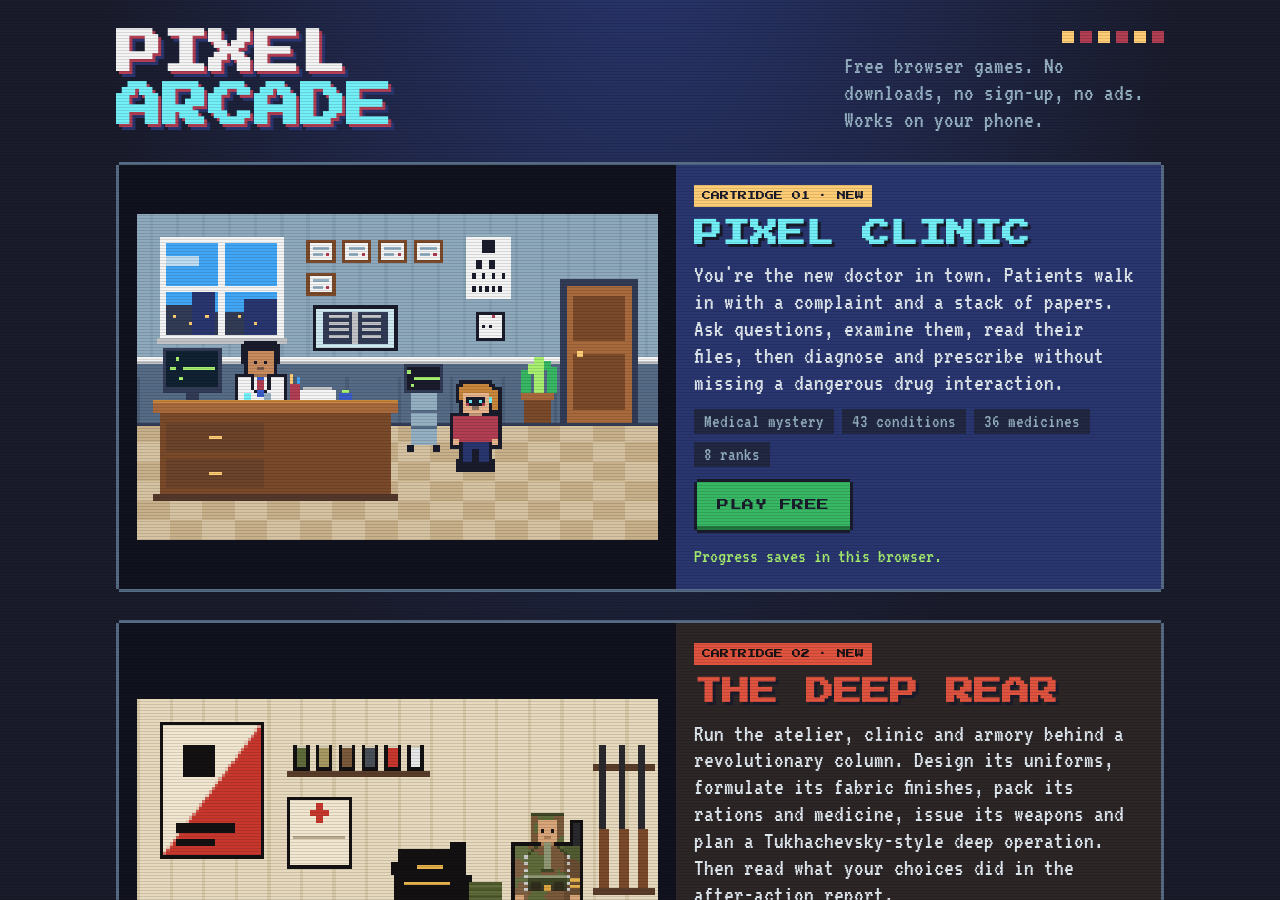
==== commit b43fb2cc: "Bug-fix and polish pass across all four games Pixel Clinic: guard sign-off without a diagnosis, igno" ====
--- a/index.html
+++ b/index.html
@@ -4,7 +4,7 @@
 <meta charset="utf-8">
 <meta name="viewport" content="width=device-width, initial-scale=1">
 <title>Pixel Arcade</title>
-<meta name="description" content="Free browser games: Pixel Clinic, The Deep Rear and ABERRATION.">
+<meta name="description" content="Free browser games: Pixel Clinic, The Deep Rear, ABERRATION and The Disputation.">
 <meta name="theme-color" content="#1a1c2c">
 <meta name="apple-mobile-web-app-capable" content="yes">
 <meta name="mobile-web-app-capable" content="yes">
@@ -15,7 +15,7 @@
 <link rel="icon" type="image/png" href="favicon.png">
 <link rel="preconnect" href="https://fonts.googleapis.com">
 <link rel="preconnect" href="https://fonts.gstatic.com" crossorigin>
-<link href="https://fonts.googleapis.com/css2?family=IBM+Plex+Mono:wght@400;600&family=Press+Start+2P&family=VT323&display=swap" rel="stylesheet">
+<link href="https://fonts.googleapis.com/css2?family=EB+Garamond:ital,wght@0,400;0,600;1,400&family=IBM+Plex+Mono:wght@400;600&family=UnifrakturMaguntia&family=Press+Start+2P&family=VT323&display=swap" rel="stylesheet">
 <style>
 :root {
   /* Pixel Arcade: one dark arcade world, Sweetie-16 palette, pixel display face + terminal body face */
@@ -636,6 +636,154 @@
 .ab-on .toast { font-family: 'IBM Plex Mono', ui-monospace, monospace; font-size: 14px; line-height: 1.4; background: #ffd166; color: #0a2544; box-shadow: 0 0 0 1px #0a2544; border-radius: 2px; bottom: 22px; }
 .ab-on { background: #0a2544; }
 
+/* ===================== THE DISPUTATION: parchment, ink and rubric ===================== */
+.dp, .dp-sheet { --dp-bg: #efe2c2; --dp-bg2: #e6d4ad; --dp-card: #f6ecd3; --dp-ink: #2a1a10; --dp-mute: #6f5841; --dp-rule: #c9b07f; --dp-rub: #a3271c; --dp-gold: #a87b22; --dp-green: #2f5d4a;
+  --dp-font: 'EB Garamond', Garamond, 'Iowan Old Style', 'Palatino Linotype', Georgia, serif; font-family: var(--dp-font); font-size: 18px; line-height: 1.42; color: var(--dp-ink); -webkit-font-smoothing: antialiased; }
+.dp { height: 100%; display: flex; flex-direction: column; max-width: 900px; margin: 0 auto;
+  background: radial-gradient(ellipse at 50% 20%, #f5ead0 0%, var(--dp-bg) 55%, #dfc898 100%); box-shadow: 0 0 0 1px #c9b07f; }
+.dp-on { background: #2b2118; }
+.dp canvas, .dp-sheet canvas { image-rendering: auto; }
+.dp .btn, .dp-sheet .btn { font-family: var(--dp-font); font-size: 16px; letter-spacing: .02em; text-transform: none; font-weight: 600; padding: 9px 14px; background: transparent; color: var(--dp-ink); box-shadow: none; border: 1.5px solid var(--dp-ink); border-radius: 3px; text-decoration: none; display: inline-flex; align-items: center; justify-content: center; gap: 6px; }
+.dp .btn.primary, .dp-sheet .btn.primary { background: var(--dp-rub); border-color: var(--dp-rub); color: #f6ecd3; }
+.dp .btn.danger, .dp-sheet .btn.danger { border-color: var(--dp-rub); color: var(--dp-rub); }
+.dp .btn.big { font-size: 18px; padding: 12px 22px; }
+.dp .btn:disabled, .dp-sheet .btn:disabled { opacity: .4; }
+.dp .btn:active, .dp-sheet .btn:active { transform: translateY(1px); box-shadow: none; }
+.dp-sheet { background: var(--dp-card) !important; box-shadow: 0 -2px 0 0 var(--dp-rule) !important; border-top: 1px solid var(--dp-rule); }
+@media (min-width: 700px) { .dp-sheet { border: 1px solid var(--dp-rule); } }
+.dp-sheet h2 { font-family: var(--dp-font); font-size: 22px; font-weight: 600; font-variant: small-caps; letter-spacing: .06em; color: var(--dp-rub); }
+.dp-sheet .x { background: transparent; font-family: var(--dp-font); font-size: 14px; color: var(--dp-mute); }
+.dp b, .dp-sheet b { font-weight: 600; }
+.dp-main { flex: 1; min-height: 0; overflow-y: auto; overflow-x: hidden; padding: 14px 14px 60px; }
+.dp-center { display: grid; place-items: start center; }
+.dp-title { display: grid; gap: 12px; justify-items: center; text-align: center; max-width: 560px; width: 100%; }
+.dp-titlecv { width: 100%; height: clamp(170px, 46vw, 260px); border: 1px solid var(--dp-rule); }
+.dp-logo { font-family: 'UnifrakturMaguntia', var(--dp-font); font-weight: 400; font-size: clamp(40px, 11vw, 64px); color: var(--dp-rub); margin: 0; line-height: 1; }
+.dp-logo.sm { font-size: clamp(34px, 9vw, 52px); }
+.dp-kicker { font-variant: small-caps; letter-spacing: .14em; color: var(--dp-mute); margin: 0; font-size: 16px; }
+.dp-title > p { margin: 0; }
+.dp-menu { display: grid; gap: 8px; width: min(100%, 340px); margin-top: 6px; }
+.dp-hud { flex: none; display: flex; align-items: center; gap: 6px; padding: 8px 12px; border-bottom: 1px solid var(--dp-rule); background: rgba(230,212,173,.7); flex-wrap: wrap; }
+.dp-hud .ib { width: 34px; height: 34px; display: grid; place-items: center; border: 1.5px solid var(--dp-rule); color: var(--dp-ink); text-decoration: none; flex: none; font-size: 15px; }
+.dp-brand { font-family: 'UnifrakturMaguntia', var(--dp-font); font-size: 22px; color: var(--dp-rub); margin-right: auto; padding: 0 2px; }
+.dp-stat { font-size: 15px; padding: 2px 8px; border: 1px solid var(--dp-rule); color: var(--dp-mute); white-space: nowrap; }
+.dp-stat b { color: var(--dp-ink); }
+.dp-stat.low { border-color: var(--dp-rub); color: var(--dp-rub); }
+.dp-h2 { font-size: 24px; font-weight: 600; font-variant: small-caps; letter-spacing: .05em; color: var(--dp-rub); margin: 4px 0 10px; }
+.dp-h3 { font-size: 15px; font-weight: 600; font-variant: small-caps; letter-spacing: .12em; color: var(--dp-rub); margin: 18px 0 6px; border-bottom: 1px solid var(--dp-rule); padding-bottom: 2px; display: flex; gap: 8px; align-items: baseline; flex-wrap: wrap; }
+.dp-h3 small { color: var(--dp-mute); font-variant: normal; letter-spacing: 0; font-weight: 400; font-style: italic; }
+.dp-small { font-size: 15px; color: var(--dp-mute); margin: 4px 0; }
+.dp-p { margin: 4px 0 10px; }
+.dp-big { font-size: 20px; margin: 0; }
+.dp-note { border-left: 3px solid var(--dp-rub); padding: 6px 12px; background: rgba(246,236,211,.75); margin: 6px 0; }
+.dp-card { background: rgba(246,236,211,.85); border: 1px solid var(--dp-rule); padding: 12px 14px; margin: 12px 0; display: grid; gap: 10px; justify-items: start; }
+.dp-card p { margin: 0; }
+.dp-ladder { list-style: none; padding: 0; margin: 0 0 8px; display: flex; flex-wrap: wrap; gap: 4px; }
+.dp-ladder li { font-size: 14px; padding: 3px 8px; border: 1px solid var(--dp-rule); color: var(--dp-mute); }
+.dp-ladder li.done { color: var(--dp-green); border-color: var(--dp-green); }
+.dp-ladder li.now { color: #f6ecd3; background: var(--dp-rub); border-color: var(--dp-rub); }
+.dp-stages { list-style: none; padding: 0; margin: 8px 0; display: grid; gap: 6px; counter-reset: st; }
+.dp-stages li { display: grid; padding: 8px 12px 8px 40px; border: 1px solid var(--dp-rule); position: relative; background: rgba(246,236,211,.6); }
+.dp-stages li::before { counter-increment: st; content: counter(st, upper-roman); position: absolute; left: 12px; top: 8px; color: var(--dp-rub); font-weight: 600; }
+.dp-stages li small { color: var(--dp-mute); font-style: italic; font-size: 15px; }
+.dp-stages li.done { opacity: .55; } .dp-stages li.now { border-color: var(--dp-rub); box-shadow: inset 3px 0 0 var(--dp-rub); }
+/* disputation */
+.dp-rival { display: grid; gap: 2px; margin-bottom: 8px; }
+.dp-rival > div { display: flex; flex-wrap: wrap; gap: 0 8px; align-items: baseline; }
+.dp-rival b { font-size: 20px; } .dp-rival i { color: var(--dp-mute); }
+.dp-rival p { margin: 0; font-size: 15px; color: var(--dp-mute); }
+.dp-thesis { padding: 10px 12px; border: 1.5px solid var(--dp-rub); background: rgba(246,236,211,.9); font-size: 19px; }
+.dp-thesis.mine { border-color: var(--dp-green); }
+.rub { color: var(--dp-rub); font-variant: small-caps; letter-spacing: .1em; font-weight: 600; margin-right: 6px; }
+.dp-thesis.mine .rub { color: var(--dp-green); }
+.dp-t { font-style: normal; font-weight: 600; }
+.dp-t i { font-weight: 400; font-style: italic; color: var(--dp-mute); }
+.dp-t.amb { text-decoration: underline wavy var(--dp-rub); text-underline-offset: 3px; }
+.dp-t.empty { color: var(--dp-mute); }
+.dp-bellrow { display: flex; flex-wrap: wrap; align-items: center; gap: 6px 12px; margin: 10px 0; }
+.dp-candles { display: inline-flex; gap: 3px; align-items: flex-end; }
+.dp-candle { width: 10px; height: 26px; }
+.dp-candle .wx { fill: #f8f1df; stroke: #8a6c4a; stroke-width: .8; } .dp-candle .fl { fill: #e8a33a; }
+.dp-candle.out .fl { fill: none; } .dp-candle.out .wx { fill: #cdbb95; stroke: #a99572; }
+.dp-strk { color: var(--dp-rub); letter-spacing: .15em; font-size: 16px; }
+.dp-reply { padding: 8px 12px; border-left: 3px solid var(--dp-ink); background: rgba(246,236,211,.85); margin: 8px 0; font-style: italic; }
+.dp-reply .who { font-style: normal; font-weight: 600; }
+.dp-reply.protect { border-left-color: var(--dp-gold); }
+.dp-reply .tell { margin: 4px 0 0; color: var(--dp-gold); font-size: 15px; }
+.dp-reply.good { border-left-color: var(--dp-green); font-style: normal; } .dp-reply.bad { border-left-color: var(--dp-rub); font-style: normal; }
+.dp-build { display: flex; flex-wrap: wrap; align-items: center; gap: 6px; padding: 8px 10px; background: rgba(246,236,211,.85); border: 1px dashed var(--dp-rule); }
+.dp-slot { font-family: var(--dp-font); font-size: 17px; padding: 6px 10px; border: 1.5px solid var(--dp-ink); border-radius: 3px; background: #fbf4e2; min-width: 60px; }
+.dp-slot.q { color: var(--dp-rub); border-color: var(--dp-rub); font-weight: 600; }
+.dp-slot .ph { color: var(--dp-mute); font-style: italic; }
+.dp-cop { font-style: italic; }
+.dp-build .btn { margin-left: auto; }
+.dp-lines { list-style: none; padding: 0; margin: 6px 0; display: grid; gap: 4px; }
+.dp-lines li { display: flex; gap: 10px; align-items: baseline; padding: 7px 10px; border: 1px solid var(--dp-rule); background: rgba(246,236,211,.75); cursor: default; }
+.dp-lines li[data-dp] { cursor: pointer; }
+.dp-lines li .n { color: var(--dp-rub); font-weight: 600; min-width: 1.5em; flex: none; }
+.dp-lines li > span:nth-child(2), .dp-lines li > span:only-child { flex: 1; }
+.dp-lines li em { font-size: 14px; color: var(--dp-mute); flex: none; max-width: 40%; text-align: right; }
+.dp-lines li.sel { background: #fff7df; border-color: var(--dp-rub); box-shadow: inset 4px 0 0 var(--dp-rub); }
+.dp-lines li.thesis { border-color: var(--dp-rub); } .dp-lines li.mine { border-style: dashed; border-color: var(--dp-green); } .dp-lines li.protect em { color: var(--dp-gold); }
+.dp-lines li.book { opacity: .92; }
+.dp-lines li .btn { margin-left: auto; padding: 4px 10px; font-size: 14px; }
+.dp-bench { margin: 8px 0; }
+.dp-foot { display: flex; flex-wrap: wrap; gap: 8px; justify-content: space-between; margin-top: 22px; }
+.dp-actions { display: flex; flex-wrap: wrap; gap: 8px; margin: 10px 0; }
+.dp-question { padding: 12px 14px; border: 1.5px solid var(--dp-ink); background: #fbf4e2; margin: 10px 0; }
+.dp-question .dp-who { margin: 0; color: var(--dp-mute); font-size: 15px; }
+.dp-q { font-size: 22px; margin: 4px 0 12px; }
+.dp-answers { display: grid; grid-template-columns: 1fr 1fr; gap: 6px; }
+.dp-answers .btn { flex-direction: column; gap: 0; font-size: 18px; padding: 8px 6px; }
+.dp-answers .btn small { font-weight: 400; font-size: 13px; font-style: italic; opacity: .85; }
+.dp-dist { display: grid; gap: 8px; }
+.dp-drow { display: grid; gap: 4px; padding: 6px 0; border-top: 1px dashed var(--dp-rule); }
+.dp-chips { display: flex; flex-wrap: wrap; gap: 4px; }
+.dp-chips button { font-family: var(--dp-font); font-size: 15px; padding: 5px 10px; border: 1px solid var(--dp-rule); border-radius: 3px; background: #fbf4e2; color: var(--dp-ink); }
+.dp-chips button[aria-pressed="true"] { border-color: var(--dp-rub); color: #f6ecd3; background: var(--dp-rub); }
+.dp-chips.tabs { margin-bottom: 10px; }
+.dp-pick { display: grid; gap: 6px; }
+.dp-pick button { text-align: left; font-family: var(--dp-font); font-size: 18px; padding: 10px 12px; border: 1px solid var(--dp-rule); background: #fbf4e2; border-radius: 3px; }
+.dp-book { margin: 10px 0; border: 1px solid var(--dp-rule); padding: 6px 10px; background: rgba(246,236,211,.6); }
+.dp-book summary { cursor: pointer; font-weight: 600; font-variant: small-caps; letter-spacing: .08em; color: var(--dp-rub); }
+.dp-shop { list-style: none; padding: 0; margin: 8px 0; display: grid; gap: 6px; }
+.dp-shop li { display: flex; gap: 10px; justify-content: space-between; align-items: center; padding: 8px 12px; border: 1px solid var(--dp-rule); background: rgba(246,236,211,.85); }
+.dp-shop li > div { display: grid; } .dp-shop .btn { white-space: nowrap; flex: none; } .dp-shop small { color: var(--dp-mute); font-size: 15px; }
+.dp-tag { font-size: 14px; color: var(--dp-green); border: 1px solid var(--dp-green); padding: 2px 8px; }
+.dp-tbl { width: 100%; border-collapse: collapse; font-size: 16px; margin: 6px 0; }
+.dp-tbl th { text-align: left; font-variant: small-caps; color: var(--dp-rub); border-bottom: 1px solid var(--dp-rule); padding: 4px 6px; }
+.dp-tbl td { padding: 5px 6px; border-bottom: 1px solid rgba(201,176,127,.5); vertical-align: top; }
+.dp-tbl.moods td:first-child { color: var(--dp-rub); width: 8em; }
+.dp-proof { margin: 8px 0; padding-left: 22px; } .dp-proof li { margin: 4px 0; }
+.dp-end { max-width: 680px; margin: 0 auto; display: grid; gap: 8px; }
+.dp-stats { display: flex; flex-wrap: wrap; gap: 6px; } .dp-stats span { border: 1px solid var(--dp-rule); padding: 4px 10px; background: rgba(246,236,211,.8); }
+.dp-on .toast { font-family: 'EB Garamond', Georgia, serif; font-size: 17px; background: #2a1a10; color: #f6ecd3; box-shadow: 0 0 0 1px #c9b07f; border-radius: 3px; }
+.dp-feature { background: #e9dab6; }
+.dp-feature .thumb { background: #d9c393; }
+.dp-feature .thumb canvas { image-rendering: auto; aspect-ratio: 16 / 10; }
+.dp-feature h2 { color: #a3271c; text-shadow: none; }
+.dp-feature p { color: #2a1a10; }
+.dp-feature .tag { background: #a3271c; color: #f6ecd3; }
+.dp-feature .chips li { background: #f3e7c8; color: #2a1a10; }
+.dp-feature .save-note { color: #6f5841 !important; }
+.dialog { position: relative; }
+.dialog.more::after { content: '▼ more'; position: sticky; display: block; bottom: -8px; margin: 4px -12px -8px auto; width: max-content; padding: 2px 8px; font-family: var(--font-d); font-size: 8px; color: var(--bg); background: var(--accent); animation: blinkmore 1.2s steps(2) infinite; }
+@keyframes blinkmore { 50% { opacity: .55; } }
+.dr-secnote { margin: -4px 0 10px; color: var(--mute); font-size: 18px; line-height: 1.15; }
+.dr-end > .stats, .dr-end > .dr-sec, .dr-title > .dr-sec { justify-self: stretch; }
+.ab-forecast { font-size: 13px; color: var(--ab-mute); border: 1px dashed var(--ab-line); padding: 7px 10px; margin-bottom: 10px; font-variant-numeric: tabular-nums; }
+.ab-forecast b { color: var(--ab-ink); } .ab-forecast.bad { border-color: var(--ab-bad); } .ab-forecast.bad b, .ab-forecast em { color: var(--ab-bad); font-style: normal; }
+.dp-sub { display: block; font-size: 14px; color: var(--dp-mute); font-style: italic; margin-top: 2px; }
+.dp-map { width: 100%; max-width: 480px; display: block; margin: 6px auto; font-family: var(--dp-font); }
+.dp-map circle { fill: var(--dp-rub); }
+.dp-map text { font-size: 12px; fill: var(--dp-ink); }
+.dp-map line { stroke-width: 1.5; }
+.dp-map .mA { stroke: var(--dp-ink); } .dp-map marker path { fill: var(--dp-ink); }
+.dp-map .mE { stroke: var(--dp-rub); stroke-dasharray: 5 4; }
+.dp-map .mI { stroke: var(--dp-green); stroke-dasharray: 1.5 3; stroke-linecap: round; stroke-width: 2; }
+.dp-legend { display: flex; flex-wrap: wrap; gap: 4px 14px; justify-content: center; }
+.dp-legend .le { color: var(--dp-rub); } .dp-legend .li { color: var(--dp-green); }
+
 </style>
 </head>
 <body>
@@ -3531,8 +3679,8 @@
 /* ---------- routing ---------- */
 function route() {
   const h = location.hash.replace('#', '');
-  document.body.classList.toggle('ab-on', h === 'aberration');
-  if (h === 'pixel-clinic') openGame(); else if (h === 'deep-rear') openDeep(); else if (h === 'aberration') openAb(); else openHub();
+  document.body.classList.toggle('ab-on', h === 'aberration'); document.body.classList.toggle('dp-on', h === 'disputation');
+  if (h === 'pixel-clinic') openGame(); else if (h === 'deep-rear') openDeep(); else if (h === 'aberration') openAb(); else if (h === 'disputation') openDp(); else openHub();
 }
 window.addEventListener('hashchange', route);
 
@@ -3584,9 +3732,20 @@
         <p class="save-note">${ABS.run && !ABS.run.over ? esc(`Your institute: ${ABS.run.year} · ★ ${ABS.run.prestige} · credibility ${ABS.run.cred}`) : ABS.meta.hist.length ? esc(`${ABS.meta.hist.length} past world${ABS.meta.hist.length === 1 ? '' : 's'} · ${ABS.meta.points} archive points`) : 'Progress saves in this browser.'}</p>
       </div>
     </section>
+    <section class="feature pbox dp-feature" aria-labelledby="g4">
+      <div class="thumb"><canvas data-scene="dp-hub" width="320" height="200" aria-label="THE DISPUTATION: an illuminated letter D beside a burning candle"></canvas></div>
+      <div class="ftext">
+        <span class="tag">CARTRIDGE 04 · NEW</span>
+        <h2 id="g4">THE DISPUTATION</h2>
+        <p>Rise from bachelor to the Chair of a medieval university by public argument. Question rival masters until their own words contradict them, then defend your theses under the strict old rules of obligation. Real logic, checked step by step, and every word you grant stays on your record.</p>
+        <ul class="chips"><li>Roguelike</li><li>Real syllogistic logic</li><li>Elenchus</li><li>5 ranks</li><li>Meta-progression</li></ul>
+        <div><a class="btn primary big" href="#disputation">${DPS.run && !DPS.run.over ? 'CONTINUE' : 'PLAY FREE'}</a></div>
+        <p class="save-note">${DPS.run && !DPS.run.over ? esc(`Your career: ${dpRankName(DPS.run.rank)} · reputation ${DPS.run.rep}`) : DPS.meta.hist.length ? esc(`${DPS.meta.hist.length} past career${DPS.meta.hist.length === 1 ? '' : 's'} · ${DPS.meta.laurels} laurels`) : 'Progress saves in this browser.'}</p>
+      </div>
+    </section>
     <h3 class="shelf-h">MORE CARTRIDGES</h3>
     <div class="shelf">
-      ${[4].map(n => `<div class="cart" aria-label="Empty slot"><div class="label">?</div><div class="ridges"><i></i><i></i><i></i><i></i><i></i></div><h4>SLOT 0${n}</h4><p>Coming soon</p></div>`).join('')}
+      ${[5].map(n => `<div class="cart" aria-label="Empty slot"><div class="label">?</div><div class="ridges"><i></i><i></i><i></i><i></i><i></i></div><h4>SLOT 0${n}</h4><p>Coming soon</p></div>`).join('')}
     </div>
     ${isBdayToday() ? '<div class="bday-banner">★ 7 SEPTEMBER ★ Happy birthday to the designer of The Deep Rear! ★</div>' : ''}
     <footer class="hub-foot"><span>PIXEL ARCADE</span><span>Games save to this browser only.</span><button class="linkbtn" data-act="backup">Back up or move your saves</button><span>Pixel Clinic is a game, not medical advice.</span>${installHint()}</footer>
@@ -3641,10 +3800,11 @@
   $('#dlg-who').textContent = UI.say.who;
   $('#dlg-hint').textContent = UI.say.kind === 'pt' && P ? '' : '';
   const tx = $('#dlg-text'); clearInterval(UI.typing);
-  const s = UI.say.text;
-  if (!animate || reduced) { tx.textContent = s; return; }
+  const s = UI.say.text; box.scrollTop = 0;
+  const more = () => { const b2 = $('#dlg'); if (b2) b2.classList.toggle('more', b2.scrollHeight > b2.clientHeight + 4 && b2.scrollTop + b2.clientHeight < b2.scrollHeight - 4); };
+  if (!animate || reduced) { tx.textContent = s; more(); return; }
   let i = 0; tx.textContent = '';
-  UI.typing = setInterval(() => { i += 2; tx.textContent = s.slice(0, i); if (i % 8 === 0 && UI.say.kind === 'pt') beep(1200 + (i % 5) * 60, 0.012, 'square', 0.012); if (i >= s.length) clearInterval(UI.typing); }, 18);
+  UI.typing = setInterval(() => { i += 2; tx.textContent = s.slice(0, i); if (i % 8 === 0 && UI.say.kind === 'pt') beep(1200 + (i % 5) * 60, 0.012, 'square', 0.012); if (i >= s.length) { clearInterval(UI.typing); more(); } }, 18);
 }
 function sayIdle() {
   const left = dayLen() - S.dayDone;
@@ -3860,7 +4020,9 @@
     ${!free ? `<div class="row"><button class="btn primary" data-act="dx" data-id="${id}">THIS IS MY DIAGNOSIS</button></div>` : ''}`);
 }
 function confirmSign() {
+  if (!P || !CS) return;
   const d = DIS[CS.dx];
+  if (!d) { toast('Choose a diagnosis first.'); UI.tab = 'treat'; renderPanel(); return; }
   if (!CS.rx.length && !CS.refer && !CS.stops.length) { toast('Order something first: a medicine, home care or a referral.'); UI.tab = 'treat'; renderPanel(); return; }
   modal(`<button class="x" data-act="close">BACK</button><h2>SIGN THE CHART?</h2>
     <div class="paper"><div class="ph">VISIT SUMMARY<span>${esc(P.name)}</span></div><table>
@@ -3985,13 +4147,14 @@
 /* ---------- arcade-wide backup codes ---------- */
 const enc = o => btoa(unescape(encodeURIComponent(JSON.stringify(o))));
 const dec = c => JSON.parse(decodeURIComponent(escape(atob(c.trim()))));
-function arcadeCode() { return enc({ arcade: 1, clinic: Object.assign({}, S, { cur: null }), deep: DRS, aberration: ABS }); }
+function arcadeCode() { return enc({ arcade: 1, clinic: Object.assign({}, S, { cur: null }), deep: DRS, aberration: ABS, disputation: DPS }); }
 function arcadeLoad(code) {
   const o = dec(code);
   const got = [];
   if (o && o.arcade) {
     if (o.clinic && o.clinic.v === 1) { S = Object.assign(newSave(), o.clinic, { cur: null }); P = null; CS = null; persist(); got.push('Pixel Clinic'); }
     if (o.deep && o.deep.v === 1) { DRS = Object.assign(drNewState(), o.deep); drSave(); got.push('The Deep Rear'); }
+    if (o.disputation && o.disputation.v === 1) { DPS = Object.assign(dpNewSave(), o.disputation); dpSave(); got.push('THE DISPUTATION'); }
     if (o.aberration && o.aberration.v === 1) { ABS = Object.assign(abNewSave(), o.aberration); ABW = ABS.run ? abWorld(ABS.run.seed) : null; abPersist(); got.push('ABERRATION'); }
   } else if (o && o.v === 1 && 'lvl' in o) { S = Object.assign(newSave(), o, { cur: null }); P = null; CS = null; persist(); got.push('Pixel Clinic'); }
   else if (o && o.v === 1 && 'cycle' in o) { DRS = Object.assign(drNewState(), o); drSave(); got.push('The Deep Rear'); }
@@ -4026,7 +4189,7 @@
 
 /* ====================== EVENTS ====================== */
 document.addEventListener('click', e => {
-  const b = e.target.closest('[data-act]'); if (!b) return;
+  const b = e.target.closest('[data-act]'); if (!b || b.disabled) return;
   const act = b.dataset.act, id = b.dataset.id;
   switch (act) {
     case 'tab': UI.tab = id; SFX.tap(); renderRight(); break;
@@ -4060,7 +4223,7 @@
     case 'copyarc': { const ta = $('#arccode'); ta.select(); (navigator.clipboard ? navigator.clipboard.writeText(ta.value) : Promise.reject()).then(() => toast('Save code copied.'), () => toast('Select the code and copy it manually.')); break; }
     case 'loadarc': try { const got = arcadeLoad($('#arcload').value); closeModal(); toast('Loaded: ' + got.join(' + ')); route(); } catch (err) { toast('That code didn\'t work. Copy it again in full.'); } break;
     case 'mute': S.muted = !S.muted; persist(); renderHud(); if (!S.muted) SFX.blip(); break;
-    case 'skip': if (UI.typing) { clearInterval(UI.typing); $('#dlg-text').textContent = UI.say.text; } break;
+    case 'skip': if (UI.typing) { clearInterval(UI.typing); UI.typing = null; $('#dlg-text').textContent = UI.say.text; const b2 = $('#dlg'); if (b2) b2.classList.toggle('more', b2.scrollHeight > b2.clientHeight + 4); } break;
     case 'copysave': { const ta = $('#savecode'); ta.select(); (navigator.clipboard ? navigator.clipboard.writeText(ta.value) : Promise.reject()).then(() => toast('Save code copied.'), () => toast('Select the code and copy it manually.')); break; }
     case 'loadsave': modal(`<button class="x" data-act="close">CLOSE</button><h2>LOAD A SAVE CODE</h2><label class="hint" for="loadcode">Paste a code from the Career screen. This replaces your current progress.</label><textarea class="code" id="loadcode"></textarea><div class="row"><button class="btn primary" data-act="doload">LOAD</button></div>`); break;
     case 'doload': try { const s = JSON.parse(decodeURIComponent(escape(atob($('#loadcode').value.trim())))); if (!s || s.v !== 1) throw 0; S = Object.assign(newSave(), s, { cur: null }); P = null; CS = null; persist(); closeModal(); sayIdle(); renderAll(); toast('Save loaded.'); } catch (err) { toast('That code didn\'t work. Copy it again in full.'); } break;
@@ -4068,6 +4231,7 @@
     case 'doreset': S = newSave(); P = null; CS = null; persist(); closeModal(); sayIdle(); renderAll(); break;
   }
 });
+document.addEventListener('scroll', e => { const t = e.target; if (t && t.id === 'dlg') t.classList.toggle('more', t.scrollTop + t.clientHeight < t.scrollHeight - 4); }, true);
 document.addEventListener('keydown', e => { if (e.key === 'Escape') { const m = $('#modal'); if (m && m.querySelector('[data-act="close"],[data-act="dxback"]')) closeModal(); } });
 
 /* ====================== RENDER LOOP ====================== */
@@ -4093,6 +4257,7 @@
     const ctx = cv.getContext('2d');
     if (cv.dataset.scene.startsWith('dr-')) { drScene(cv, ts); return; }
     if (cv.dataset.scene.startsWith('ab-')) { abScene(cv, ts); return; }
+    if (cv.dataset.scene.startsWith('dp-')) { dpScene(cv, ts); return; }
     if (cv.dataset.scene === 'hub') drawScene(ctx, { t: ts, lvl: Math.max(5, S.lvl), clock: 540 + (ts / 400) % 540, patient: { x: 96, look: DEMO, talking: Math.floor(ts / 2600) % 2 === 1 }, fx: Math.floor(ts / 2600) % 3 === 2 ? { icon: 'thermo' } : null });
     else drawScene(ctx, sceneOpts(ts));
   });
@@ -4159,7 +4324,7 @@
     <div class="dr-frame"><canvas data-scene="dr-hub" width="160" height="100" aria-label="The atelier: a dress form, dye jars, a medicine cabinet and a rifle rack"></canvas></div>
     <p class="dr-lede">The Ninth Oblast, after the collapse. A creditors' junta called <b>the Concession</b> is selling off the collective farms, and the Workers' Column is marching on Saltgrad to stop it.</p>
     <p class="dr-lede">You are not the commander. You run the <b>rear</b>: the atelier, kitchen, clinic and armory that make the Column reproducible. You design what it wears, pack what it eats, choose what heals it and issue what it fights with. Then you watch your choices come back in the after-action report.</p>
-    <p class="dr-lede dim">Four or six operations, 25 to 45 minutes. Tukhachevsky's deep battle, under scarcity, under six factions who all have notes.</p>
+    <p class="dr-lede dim">Five or seven operations, 30 to 50 minutes. Tukhachevsky's deep battle, under scarcity, under six factions who all have notes.</p>
     <div class="dr-btns">
       ${cont ? `<button class="btn primary big" data-dr="continue">${DRS.cycle >= NOPS() ? 'FINAL REVIEW' : `CONTINUE · CYCLE ${DRS.cycle + 1}`}</button>` : ''}
       <button class="btn ${cont ? '' : 'primary big'}" data-dr="${cont ? 'newcamp' : 'length'}">${cont ? 'NEW CAMPAIGN' : 'BEGIN CAMPAIGN'}</button>
@@ -4219,7 +4384,7 @@
   if (L.echelon !== 'allin') tryIt('a heavier first echelon', x => x.echelon = 'allin');
   return out.sort((a, b) => b.g - a.g).slice(0, 4);
 }
-const sec = (t, inner, note) => `<section class="dr-sec"><h3><span>${t}</span>${note ? `<em>${note}</em>` : ''}</h3>${inner}</section>`;
+const sec = (t, inner, note) => { const long = note && String(note).replace(/<[^>]+>/g, '').length > 34; return `<section class="dr-sec"><h3><span>${t}</span>${note && !long ? `<em>${note}</em>` : ''}</h3>${long ? `<p class="dr-secnote">${note}</p>` : ''}${inner}</section>`; };
 const tagz = arr => arr.filter(Boolean).map(x => `<i>${x}</i>`).join('');
 function opt(k, v, title, sub, tags, sel, dis) {
   return `<button class="opt" data-dr="set" data-k="${k}" data-v="${v}" aria-pressed="${sel}" ${dis ? 'disabled' : ''}><span class="t">${esc(title)}</span>${sub ? `<small>${esc(sub)}</small>` : ''}<span class="fx">${tagz(tags)}</span></button>`;
@@ -4240,7 +4405,7 @@
     <tr><td>Terrain</td><td>${esc(TERRAIN_N[op.terrain])}${op.river ? ', river line' : ''}</td></tr><tr><td>Population</td><td>${op.pop === 'rural' ? 'Villages and collective farms' : 'Workers\' districts'}</td></tr>
     <tr><td>Rations needed</td><td>${op.kcal} kcal a day</td></tr><tr><td>Warmth needed</td><td>${op.warmNeed}${op.heat ? ' (and it will be hot)' : ''}</td></tr></table></div>`)}
   ${sec('ENEMY PLAN', drEnemyPlanHTML(op), 'partisan intelligence')}
-  ${sec('ENEMY & ENVIRONMENT', `<div class="dr-kv"><span>Defence <b>${e.def}</b></span><span>Belts <b>${e.belts}</b></span><span>Reserve <b>${e.reserve}</b></span><span>Armor <b>${e.armor ? '■'.repeat(e.armor) : 'none'}</b></span></div><div class="hzs">${hz.join('')}</div>`)}
+  ${sec('ENEMY & ENVIRONMENT', `<div class="dr-kv">${e.def !== undefined ? `<span>Defence <b>${e.def}</b></span><span>Belts <b>${e.belts}</b></span>` : `<span>Attack <b>${e.atk}</b></span>`}<span>Reserve <b>${e.reserve}</b></span><span>Armor <b>${e.armor ? '■'.repeat(e.armor) : 'none'}</b></span></div><div class="hzs">${hz.join('')}</div>`)}
   ${sec('THE COLUMN', `<div class="dr-kv"><span>Fighters <b>${DRS.force}</b></span><span>Scurvy <b>${DRS.scurvy >= 2 ? 'spreading' : DRS.scurvy === 1 ? 'warning' : 'none'}</b></span><span>Caffeine crash <b>${DRS.caffDebt ? 'yes' : 'no'}</b></span></div>
     ${last ? `<p class="hint">Last operation: ${esc(OPS.find(o => o.id === last.op).n)}, grade ${last.letter}, ${last.km} km, ${last.dead} dead.</p>` : ''}`)}
   ${sec('THE SQUAD', `<div class="squad">${(DRS.crew || []).map(c => { const C = CREW.find(x => x.id === c.id); return `<div class="${c.st}"><b>${esc(C.n)}</b><small>${esc(C.role)} · ${c.st === 'kia' ? 'fallen' : c.st === 'wia' ? 'wounded, back this operation' : 'ready'}</small></div>`; }).join('')}</div>`, 'six who carry the story')}
@@ -4556,7 +4721,7 @@
 
 /* ---------------- events ---------------- */
 document.addEventListener('click', e => {
-  const b = e.target.closest('[data-dr]'); if (!b || UI.view !== 'deep') return;
+  const b = e.target.closest('[data-dr]'); if (!b || b.disabled || UI.view !== 'deep') return;
   const a = b.dataset.dr, k = b.dataset.k, v = b.dataset.v, L = DRS.L;
   const keep = DRS.phase === 'prep';
   switch (a) {
@@ -4592,8 +4757,8 @@
     }
     case 'next': DRS.phase = DRS.cycle >= NOPS() ? 'end' : drCouncilMotion(DRS) || DRS.pendingMotion ? 'council' : 'prep'; DRU.tab = 'brief'; drSave(); if (DRS.phase === 'end') SFX.level(); drRender(false); return;
     case 'length': modal(`<h2>HOW LONG A CAMPAIGN?</h2><div class="unl">
-        <button class="opt" data-dr="begin" data-v="short"><span class="t">Short · 4 operations</span><small>First Furrow, Birch Echelon, White Road, Saltgrad. About 25 minutes.</small></button>
-        <button class="opt" data-dr="begin" data-v="full"><span class="t">Full · 6 operations</span><small>Adds the marsh and the textile kombinat. About 45 minutes.</small></button></div>
+        <button class="opt" data-dr="begin" data-v="short"><span class="t">Short · 5 operations</span><small>First Furrow, Birch Echelon, White Road, Saltgrad, then holding the line in The Long Night. About 30 minutes.</small></button>
+        <button class="opt" data-dr="begin" data-v="full"><span class="t">Full · 7 operations</span><small>Adds Marsh Lantern and Rust Belt. About 50 minutes.</small></button></div>
         <div class="row"><button class="btn" data-act="close">CANCEL</button></div>`); return;
     case 'begin': closeModal(); { const keep = { bday: DRS.bday, bdayYear: DRS.bdayYear, heldSeen: DRS.heldSeen }; DRS = Object.assign(drNewState(), keep); } DRS.ops = v === 'short' ? SHORT_CAMPAIGN.slice() : OPS.map(o => o.id); DRS.started = true; DRS.phase = 'prep'; DRU.tab = 'brief'; drSave(); drRender(false); drHowto(); return;
     case 'continue': DRS.phase = ['report', 'council', 'prep', 'end'].includes(DRS.phaseBefore) ? DRS.phaseBefore : DRS.cycle >= NOPS() ? 'end' : 'prep'; drRender(false); return;
@@ -4619,7 +4784,7 @@
 /* A physics institute in a universe with its own laws. The laws are hidden, consistent within a run,
    and different every run. Everything you learn comes from your own instruments and your own readings. */
 const AB_KEY = 'pixel-arcade/aberration/v1';
-const AB_Y0 = 1890, AB_Y1 = 1915, AB_DAYS = 300;
+const AB_Y0 = 1890, AB_Y1 = 1915, AB_DAYS = 300, AB_GRANT0 = 300, AB_GRANTC = 12;
 function abRng(seed) { let s = Math.imul((seed >>> 0) ^ 0x9e3779b9, 0x85ebca6b) >>> 0; s = (s ^ (s >>> 13)) >>> 0 || 7; for (let k = 0; k < 6; k++) { s ^= s << 13; s >>>= 0; s ^= s >>> 17; s ^= s << 5; s >>>= 0; } return () => { s ^= s << 13; s >>>= 0; s ^= s >>> 17; s ^= s << 5; s >>>= 0; return s / 4294967296; }; }
 const abG = r => { let u = 0; while (!u) u = r(); return Math.sqrt(-2 * Math.log(u)) * Math.cos(2 * Math.PI * r()); };
 const abClamp = (x, a, b) => (x < a ? a : x > b ? b : x);
@@ -4770,11 +4935,12 @@
 }
 function abYearEnd(R, W) {
   const y0 = (R.year - AB_Y0) * AB_DAYS; const sal = Math.round(R.staff.reduce((a, p) => a + p.pay * abClamp((y0 + AB_DAYS - Math.max(p.since || 0, y0)) / AB_DAYS, 0, 1), 0)), upkeep = 160;
-  const grant = Math.round(220 + 11 * R.cred + 0.6 * R.yearPrestige);
+  const grant = Math.round(AB_GRANT0 + AB_GRANTC * R.cred + 0.6 * R.yearPrestige);
   R.money += grant - sal - upkeep;
   const ev = [{ k: 'year', t: `${R.year} closes. Grant ${grant}, salaries ${sal}, upkeep ${upkeep}.`, grant, sal, upkeep }];
   abLog(R, `Year ${R.year}: grant ${grant} marks, salaries ${sal}, upkeep ${upkeep}. Balance ${R.money}.`, 'year');
   R.year++; R.day = 0; R.yearPrestige = 0; R.cands = abCandidates(abR, 3);
+  if (R.money < 0 && !R.loan) { R.loan = true; R.money = 0; R.cred = Math.max(1, R.cred - 15); abLog(R, 'The trustees cover the deficit, once. Credibility −15. They will not do it again.', 'bad'); ev.push({ k: 'bad', t: 'The trustees covered your deficit, once. Credibility −15. Next time the institute closes.' }); }
   if (R.money < 0) R.over = { k: 'broke', t: 'The institute cannot pay its debts. The creditors take the instruments.' };
   else if (R.cred <= 0) R.over = { k: 'closed', t: 'The Academy withdraws its recognition.' };
   else if (R.year > AB_Y1) R.over = { k: 'end', t: `It is ${AB_Y1 + 1}. The founders retire.` };
@@ -5135,6 +5301,10 @@
 }
 
 /* ---------- doing things costs time and money ---------- */
+function abForecast(R) {
+  const y0 = (R.year - AB_Y0) * AB_DAYS; const sal = Math.round(R.staff.reduce((a, p) => a + p.pay * abClamp((y0 + AB_DAYS - Math.max(p.since || 0, y0)) / AB_DAYS, 0, 1), 0));
+  const grant = Math.round(AB_GRANT0 + AB_GRANTC * R.cred + 0.6 * R.yearPrestige), upkeep = 160; return { grant, sal, upkeep, bal: R.money + grant - sal - upkeep };
+}
 function abDo(days, cost) {
   const R = ABS.run; if (R.money < cost) { toast('Not enough money.'); SFX.bad(); return false; }
   R.money -= cost; const ev = abSpend(R, ABW, days); abAfter(ev); return true;
@@ -5169,8 +5339,9 @@
     ['glow', AB_PARTS.cell.grades[P.cell], `${R.glowRuns.length} run${R.glowRuns.length === 1 ? '' : 's'}`],
     ['moons', `${AB_PARTS.aperture.grades[P.aperture]} lens · ${AB_PARTS.drive.grades[P.drive].toLowerCase()}`, `${R.data.moons.length} night${R.data.moons.length === 1 ? '' : 's'} on plates`],
   ];
-  const mk = abSkill(R, 'maker');
-  return `<div class="ab-cards">${cards.map(c => `<button class="ab-card" data-ab="exp" data-id="${c[0]}"><span class="ab-ico ${c[0]}" aria-hidden="true"></span><b>${AB_EXPS[c[0]].n}</b><small>${esc(AB_EXPS[c[0]].d)}</small><span class="ab-meta">${esc(c[1])}<br>${esc(c[2])}</span></button>`).join('')}</div>
+  const mk = abSkill(R, 'maker'); const f = abForecast(R);
+  return `<div class="ab-forecast ${f.bal < 0 ? 'bad' : ''}"><span>At the year's end (day ${AB_DAYS}):</span> grant ≈ ${abMk(f.grant)}, salaries ${abMk(f.sal)}, upkeep ${abMk(f.upkeep)} → <b>${abMk(f.bal)}</b>${f.bal < 0 ? '. <em>Short: take a contract, let someone go, or earn prestige.</em>' : ''}</div>
+    <div class="ab-cards">${cards.map(c => `<button class="ab-card" data-ab="exp" data-id="${c[0]}"><span class="ab-ico ${c[0]}" aria-hidden="true"></span><b>${AB_EXPS[c[0]].n}</b><small>${esc(AB_EXPS[c[0]].d)}</small><span class="ab-meta">${esc(c[1])}<br>${esc(c[2])}</span></button>`).join('')}</div>
     <h3 class="ab-h">Other work</h3>
     <div class="ab-list">
       <div class="ab-item"><div><b>Industrial contract</b><small>Calibrate gauges for the railway works. 30 days, +${abMk(200 + 70 * mk)}${mk ? ' (your instrument maker earns extra)' : ''}.</small></div><button class="btn" data-ab="contract">Take it</button></div>
@@ -5232,9 +5403,10 @@
 function abSwingEstimate(S) {
   const m = S.marks; if (m.length < 2) return null;
   let v, s, warn = '';
-  if (m.length === 2) { v = (m[0] + m[1]) / 2; s = 0.35; warn = 'two marks only: the dying swing biases this'; }
+  if (m.length === 2) { v = (m[0] + m[1]) / 2; s = 0.45; warn = 'two marks only: the dying swing biases this'; }
   else { const es = []; for (let i = 0; i + 2 < m.length; i++) es.push((m[i] + 2 * m[i + 1] + m[i + 2]) / 4); v = es.reduce((a, b) => a + b, 0) / es.length;
-    const sd = es.length > 1 ? Math.sqrt(es.reduce((a, b) => a + (b - v) * (b - v), 0) / (es.length - 1)) / Math.sqrt(es.length) : 0.08; s = Math.max(0.05, sd); }
+    // one triple gives no check on your timing; two or more do
+    const sd = es.length > 1 ? Math.sqrt(es.reduce((a, b) => a + (b - v) * (b - v), 0) / (es.length - 1)) : 0.25; s = Math.max(0.06, sd); }
   for (let i = 1; i < m.length; i++) if (Math.sign(m[i] - v) === Math.sign(m[i - 1] - v)) { warn = 'two marks on the same side: mark each turning point once'; break; }
   return { v, s: Math.hypot(s, abFibreNoise(ABS.run) * 0.6), ok: m.length >= 2, warn };
 }
@@ -5688,7 +5860,7 @@
   const R = ABS.run, mk = abSkill(R, 'maker');
   const groups = ['torsion', 'spectro', 'glow', 'moons'];
   return `<p class="ab-p">${mk ? `Your instrument maker (skill ${mk}) builds up to grade ${mk + 1}, cheaper and faster.` : 'Without an instrument maker you can only buy first-grade parts, at a 50% mark-up.'}</p>
-    ${R.builds.length ? `<h3 class="ab-h">On the bench</h3><div class="ab-list">${R.builds.map(b => `<div class="ab-item"><div><b>${esc(AB_PARTS[b.part].grades[b.grade])}</b><small>${b.left} day${b.left === 1 ? '' : 's'} to go</small></div></div>`).join('')}</div>` : ''}
+    ${R.builds.length ? `<h3 class="ab-h">On the bench</h3><div class="ab-list">${R.builds.map(b => `<div class="ab-item"><div><b>${esc(AB_PARTS[b.part].grades[b.grade])}</b><small>${b.left} day${b.left === 1 ? '' : 's'} to go</small></div></div>`).join('')}</div><div class="ab-actions"><button class="btn" data-ab="waitbuild">Write up and wait ${Math.min(...R.builds.map(b => b.left))} days for the next one</button></div>` : ''}
     ${groups.map(g => `<h3 class="ab-h">${AB_EXPS[g].n}</h3><div class="ab-list">${Object.keys(AB_PARTS).filter(k => AB_PARTS[k].exp === g).map(k => {
       const P = AB_PARTS[k], cur = R.parts[k], nx = abBuildCost(R, k), busy = R.builds.some(b => b.part === k);
       return `<div class="ab-item"><div><b>${esc(P.n)}: ${esc(P.grades[cur])}</b><small>${esc(P.d)}</small>${nx ? `<small>Next: ${esc(P.grades[nx.g])} · ${abMk(nx.cost)} · ${nx.days} days${nx.need === 'maker' ? ' · <span class="bad">needs an instrument maker</span>' : nx.need === 'skill' ? ` · <span class="bad">needs a maker of skill ${nx.g - 1}</span>` : ''}</small>` : '<small>Best there is.</small>'}</div>${nx ? `<button class="btn" data-ab="build" data-id="${k}"${busy || nx.need || R.money < nx.cost ? ' disabled' : ''}>${busy ? 'Building' : 'Build'}</button>` : ''}</div>`;
@@ -5778,7 +5950,7 @@
     <p><b>Publishing.</b> Print a result and replication checks it one to three years later. It holds if the truth lies within two of your ± bars. First and right: up to +260 prestige. Wrong: −60 prestige and −28 credibility. At zero credibility the institute closes.</p>
     <p><b>The ± lies.</b> A fit's uncertainty counts only random scatter. Anything that pushes every reading the same way (a warm room, a mis-scaled plate, looking at the same hour each night) is invisible to it. Find those effects, or quote wider.</p>
     <p><b>Rivals.</b> Three institutes are working on the same questions, some carelessly. If your data rule out a rival's claim, challenge it.</p>
-    <p><b>Money.</b> Each year the Academy pays a grant that grows with credibility and with the prestige you earned that year. Salaries and upkeep come out of it. Industrial contracts pay when you are short.</p>
+    <p><b>Money.</b> Each year the Academy pays a grant that grows with credibility and with the prestige you earned that year. Salaries and upkeep come out of it. Industrial contracts pay when you are short. The trustees will cover one deficit, at a cost to your credibility; the second closes the institute.</p>
     <p><b>People.</b> Instrument makers build better parts. Observers take readings for you. Theorists unlock better fits.</p>
     <p><b>Ending.</b> The run ends in ${AB_Y1 + 1}, when every question is settled, or when you go broke or lose the Academy's trust. Then the file shows how the universe really worked, and you earn archive points for a head start next time.</p>
     <div class="row"><button class="btn primary" data-ab="close">Understood</button></div>`);
@@ -5830,6 +6002,7 @@
     case 'contract': { const mk = abSkill(R, 'maker'); if (abDo(30, 0)) { R.money += 200 + 70 * mk; abLog(R, `Industrial contract done: +${200 + 70 * mk} marks.`); abPersist(); SFX.ok(); } re(); break; }
     case 'lecture': if (abDo(4, 0)) { R.money += 45; if (R.cred <= 60) R.cred += 1; abPersist(); SFX.ok(); } re(); break;
     case 'wait': abDo(10, 0); re(); break;
+    case 'waitbuild': if (R.builds.length) { abDo(Math.min(...R.builds.map(b => b.left)), 0); } re(); break;
     /* torsion */
     case 'trpos': ABU.tr = +id; SFX.tap(); re(); break;
     case 'swing': abStartSwing(); break;
@@ -5925,6 +6098,714 @@
   }
 });
 
+/* ===================== THE DISPUTATION — ENGINE ===================== */
+/* Categorical logic in the old style: All / No / Some / Some…not. Every term names something that exists
+   (existential import), so "All X are Y" also gives "Some X are Y". The game checks every step exactly. */
+const DP_KEY = 'pixel-arcade/disputation/v1';
+function dpRng(seed) { let s = (Math.imul((seed >>> 0) ^ 0x2545f491, 0x9e3779b1) >>> 0) || 99; return () => { s ^= s << 13; s >>>= 0; s ^= s >>> 17; s ^= s << 5; s >>>= 0; return s / 4294967296; }; }
+const dpPick = (a, r) => a[Math.floor(r() * a.length)];
+const dpShuffle = (a, r) => { a = a.slice(); for (let i = a.length - 1; i > 0; i--) { const j = Math.floor(r() * (i + 1)); [a[i], a[j]] = [a[j], a[i]]; } return a; };
+
+/* ---------- statements ---------- */
+const DP_NEG = { A: 'O', O: 'A', E: 'I', I: 'E' };
+const dpSt = (q, s, p) => ({ q, s, p });
+const dpNeg = x => ({ q: DP_NEG[x.q], s: x.s, p: x.p });
+const dpKey = x => ((x.q === 'E' || x.q === 'I') && x.s > x.p ? x.q + x.p + ',' + x.s : x.q + x.s + ',' + x.p);   // No/Some read both ways
+const dpEq = (a, b) => dpKey(a) === dpKey(b);
+const dpTerms = X => [...new Set(X.flatMap(x => [x.s, x.p]))];
+
+/* consistency: universals forbid kinds of things; each "some" and each term needs one allowed kind.
+   The smallest kind containing given terms is their closure under "All"; it fails if it holds a "No" pair. */
+function dpOK(X) {
+  const up = new Map(), ex = []; const E = new Set();
+  for (const x of X) {
+    if (x.q === 'A') { if (!up.has(x.s)) up.set(x.s, []); up.get(x.s).push(x.p); }
+    else if (x.q === 'E') { E.add(x.s + ',' + x.p); E.add(x.p + ',' + x.s); }
+    else ex.push(x);
+  }
+  const close = seed => { const set = new Set(seed), st = [...seed]; while (st.length) { const t = st.pop(); const u = up.get(t); if (u) for (const y of u) if (!set.has(y)) { set.add(y); st.push(y); } } return set; };
+  const clash = set => { if (!E.size) return false; const a = [...set]; for (let i = 0; i < a.length; i++) for (let j = i + 1; j < a.length; j++) if (E.has(a[i] + ',' + a[j])) return true; return false; };
+  for (const t of dpTerms(X)) if (clash(close([t]))) return false;
+  for (const x of ex) { if (x.q === 'I') { if (clash(close([x.s, x.p]))) return false; } else { const c = close([x.s]); if (c.has(x.p) || clash(c)) return false; } }
+  return true;
+}
+const dpEntails = (X, phi) => !dpOK(X.concat([dpNeg(phi)]));
+function dpStatus(K, phi) { if (!dpOK(K.concat([dpNeg(phi)]))) return 'seq'; if (!dpOK(K.concat([phi]))) return 'rep'; return 'open'; }
+
+/* size of the smallest contradictory handful inside X (Infinity if X is consistent).
+   A master with foresight k notices any contradiction among k of their statements. */
+function dpMinBad(X) {
+  const ts = dpTerms(X), n = ts.length, ix = new Map(ts.map((t, i) => [t, i])), INF = 1e6;
+  const d = []; for (let i = 0; i < n; i++) { d.push(new Array(n).fill(INF)); d[i][i] = 0; }
+  for (const x of X) if (x.q === 'A') d[ix.get(x.s)][ix.get(x.p)] = 1;
+  for (let w = 0; w < n; w++) for (let i = 0; i < n; i++) { const a = d[i][w]; if (a >= INF) continue; for (let j = 0; j < n; j++) if (a + d[w][j] < d[i][j]) d[i][j] = a + d[w][j]; }
+  let best = INF;
+  for (const x of X) if (x.q === 'O') best = Math.min(best, 1 + d[ix.get(x.s)][ix.get(x.p)]);
+  for (const e of X) {
+    if (e.q !== 'E') continue; const u = ix.get(e.s), v = ix.get(e.p);
+    for (let w = 0; w < n; w++) best = Math.min(best, d[w][u] + d[w][v] + 1);
+    for (const x of X) if (x.q === 'I') { const a = ix.get(x.s), b = ix.get(x.p); best = Math.min(best, 2 + Math.min(d[a][u] + d[b][v], d[b][u] + d[a][v])); }
+  }
+  return best >= INF ? Infinity : best;
+}
+/* a smallest-we-can-find subset of K that forces phi (for explaining a fault) */
+function dpWhy(K, phi) {
+  let X = K.slice(); if (!dpEntails(X, phi)) return null;
+  for (let i = X.length - 1; i >= 0; i--) { const Y = X.slice(0, i).concat(X.slice(i + 1)); if (dpEntails(Y, phi)) X = Y; }
+  return X;
+}
+
+/* ---------- the traditional names of valid steps ---------- */
+const DP_MOODS = { '1AAA': 'Barbara', '1EAE': 'Celarent', '1AII': 'Darii', '1EIO': 'Ferio', '1AAI': 'Barbari', '1EAO': 'Celaront', '2EAE': 'Cesare', '2AEE': 'Camestres', '2EIO': 'Festino', '2AOO': 'Baroco', '2EAO': 'Cesaro', '2AEO': 'Camestros', '3AAI': 'Darapti', '3IAI': 'Disamis', '3AII': 'Datisi', '3EAO': 'Felapton', '3OAO': 'Bocardo', '3EIO': 'Ferison', '4AAI': 'Bramantip', '4AEE': 'Camenes', '4IAI': 'Dimaris', '4EAO': 'Fesapo', '4EIO': 'Fresison', '4AEO': 'Calemos' };
+function dpMood(prem, c) {
+  if (prem.length === 1) {
+    const a = prem[0];
+    if (a.s === c.p && a.p === c.s) return a.q === c.q ? 'simple conversion' : 'conversion by limitation';
+    if (a.s === c.s && a.p === c.p) return 'subalternation';
+    return null;
+  }
+  const flips = x => (x.q === 'E' || x.q === 'I' ? [x, dpSt(x.q, x.p, x.s)] : [x]);
+  for (const [maj0, min0] of [[prem[0], prem[1]], [prem[1], prem[0]]]) for (const maj of flips(maj0)) for (const mn of flips(min0)) {
+    const P = c.p, S = c.s; if (!(maj.s === P || maj.p === P) || !(mn.s === S || mn.p === S)) continue;
+    const M = maj.s === P ? maj.p : maj.s; if (M === S || M === P || !(mn.s === M || mn.p === M) || (mn.s === M ? mn.p : mn.s) !== S) continue;
+    const fig = maj.s === M ? (mn.p === M ? 1 : 3) : (mn.p === M ? 2 : 4); const nm = DP_MOODS[fig + maj.q + mn.q + c.q];
+    if (nm) return nm + (maj !== maj0 || mn !== min0 ? ', after converting a premise' : '');
+  }
+  return null;
+}
+
+/* ---------- the lexicon of the Studium ---------- */
+const DP_WORDS = ['souls', 'bodies', 'substances', 'accidents', 'intellects', 'habits', 'virtues', 'simples', 'composites', 'causes', 'motions', 'qualities', 'relations', 'numbers', 'angels', 'natures'];
+const DP_EQUIV = [{ w: 'forms', g: ['shapes', 'essences'] }, { w: 'acts', g: ['deeds', 'actualities'] }, { w: 'principles', g: ['beginnings', 'sources'] }, { w: 'images', g: ['pictures', 'likenesses'] }, { w: 'powers', g: ['abilities', 'authorities'] }, { w: 'ends', g: ['purposes', 'limits'] }];
+const DP_RANKS = [
+  { n: 'Bachelor', k: 2, extra: 3, bell: 8, dossier: 2, rq: 5, rlo: 1, rhi: 2, strikes: 2, breaths: 10, eq: 1 },
+  { n: 'Licentiate', k: 3, extra: 3, bell: 10, dossier: 2, rq: 6, rlo: 2, rhi: 3, strikes: 2, breaths: 10, eq: 1 },
+  { n: 'Master', k: 4, extra: 4, bell: 12, dossier: 2, rq: 7, rlo: 2, rhi: 3, strikes: 1, breaths: 9, eq: 2 },
+  { n: 'Regent Master', k: 5, extra: 4, bell: 14, dossier: 1, rq: 8, rlo: 2, rhi: 4, strikes: 1, breaths: 8, eq: 2 },
+  { n: 'Doctor', k: 6, extra: 4, bell: 16, dossier: 1, rq: 9, rlo: 3, rhi: 5, strikes: 1, breaths: 8, eq: 2 },
+];
+const DP_FIRST = ['Ysolde', 'Cuthwin', 'Ferrand', 'Petronel', 'Aldith', 'Bertilo', 'Oriel', 'Wystan', 'Sabeline', 'Maudry', 'Gerolt', 'Isembard', 'Hawise', 'Osric', 'Melisent', 'Rainald'];
+const DP_LAST = ['Marrow', 'Hale', 'Ost', 'Vey', 'Thornbury', 'Gallard', 'Pell', 'Ashdown', 'Crane', 'Vellacott', 'Brune', 'Quill', 'Harrowgate', 'Sallow'];
+const DP_EPI = ['the Knotted Doctor', 'the Quiet Blade', 'the Unbending', 'the Mild Doctor', 'the Doctor of Small Things', 'the Patient Doctor', 'the Iron Gloss', 'the Lantern of Varn', 'the Doctor of Corners', 'the Slow Fire'];
+const DP_BOSS = ['Regent of the Arts', 'Dean of the Faculty', 'Proctor of the Schools', 'Keeper of the Great Book', 'Chancellor of the Studium'];
+const DP_SCHOOLS = {
+  none: { n: 'Unaffiliated', d: 'No school, no perks, no debts.' },
+  lamp: { n: 'School of the Lamp', d: '+3 breaths of private reasoning whenever you respond.' },
+  gate: { n: 'The Gatehouse', d: 'Saying "I doubt it" never costs you fame.' },
+  wells: { n: 'Cloister of Wells', d: 'Every master you oppose has one more of their writings on the record.' },
+};
+const DP_UNLOCKS = [
+  { id: 'lamp', n: 'School of the Lamp', cost: 3, d: DP_SCHOOLS.lamp.d },
+  { id: 'gate', n: 'The Gatehouse', cost: 3, d: DP_SCHOOLS.gate.d },
+  { id: 'wells', n: 'Cloister of Wells', cost: 4, d: DP_SCHOOLS.wells.d },
+  { id: 'gloss', n: 'A glossator', cost: 3, d: 'Words with two senses are underlined whenever a master puts them to you.' },
+  { id: 'candles', n: 'Long candles', cost: 4, d: 'One more question in every disputation where you oppose.' },
+  { id: 'patron', n: 'A patron', cost: 5, d: 'Start every career with 3 more reputation.' },
+  { id: 'second', n: 'A second wind', cost: 5, d: 'One more slip allowed whenever you respond.' },
+];
+
+function dpNewRun(meta, school) {
+  const seed = (Math.random() * 1e9) >>> 0, r = dpRng(seed); const has = u => meta.unlocks.includes(u);
+  const words = dpShuffle(DP_WORDS, r).slice(0, 10), eqs = dpShuffle(DP_EQUIV, r).slice(0, 2);
+  const lex = words.map(w => ({ w, g: null, b: -1 })); const E = [];
+  eqs.forEach((e, b) => { const ids = e.g.map(g => { lex.push({ w: e.w, g, b }); return lex.length - 1; }); E.push({ w: e.w, ids }); });
+  const R = { v: 1, seed, lex, eqs: E, rank: 0, stage: 0, rep: 10 + (has('patron') ? 3 : 0), fame: 0, book: [], school: school || 'none', perks: meta.unlocks.slice(), n: 0,
+    items: { candle: 0, tablet: 0, dossier: 0 }, D: null, log: [], over: null, wins: 0, losses: 0, stats: { nonseq: 0, seqDenied: 0, repGranted: 0, doubtBad: 0, equiv: 0, spoiled: 0, timeout: 0, doubts: 0 } };
+  // the school's starting doctrine: five consistent statements, some about two-sensed words
+  const all = dpAllSts(lex.map((_, i) => i)); let book = [];
+  for (let tries = 0; book.length < 5 && tries < 500; tries++) {
+    const x = dpPick(all, r); if (tries < 200 && book.length < 2 && lex[x.s].b < 0 && lex[x.p].b < 0) continue;
+    if (book.some(y => dpEq(x, y)) || !dpOK(book.concat([x]))) continue;
+    if (dpStatus(book, x) !== 'open') continue; book.push(x);
+  }
+  R.book = book.map(st => ({ st, how: 'school', at: 0 }));
+  return R;
+}
+function dpAllSts(ids) { const out = []; for (const q of 'AEIO') for (const s of ids) for (const p of ids) if (s !== p && (q === 'A' || q === 'O' || s < p)) out.push(dpSt(q, s, p)); return out; }
+const dpConcrete = R => R.lex.map((_, i) => i);
+/* a bare two-sensed word is written as -(index+1); it stands for either sense */
+function dpSenses(x, eqs) {
+  const opts = v => (v < 0 ? eqs[-v - 1].ids : [v]); const out = [];
+  for (const s of opts(x.s)) for (const p of opts(x.p)) if (s !== p) out.push(dpSt(x.q, s, p));
+  return out;
+}
+const dpTrue = (M, x) => { const bs = 1 << x.s, bp = 1 << x.p;
+  if (x.q === 'A') return M.every(r => !(r & bs) || (r & bp)); if (x.q === 'E') return M.every(r => !((r & bs) && (r & bp)));
+  if (x.q === 'I') return M.some(r => (r & bs) && (r & bp)); return M.some(r => (r & bs) && !(r & bp)); };
+
+/* ---------- opposing: build a master whose own beliefs contradict their thesis, deep enough to miss ---------- */
+function dpGenOppose(R, boss) {
+  const P = DP_RANKS[R.rank], k = P.k + (boss ? 1 : 0), m = k; R.n++;
+  const r = dpRng(R.seed ^ Math.imul(R.n, 2654435761));
+  const nTerms = Math.min(R.lex.length, m + 1 + P.extra + (boss ? 1 : 0));
+  for (let tries = 0; tries < 600; tries++) {
+    const ids = dpShuffle(dpConcrete(R), r).slice(0, nTerms); const ch = ids.slice(0, m + 1), rest = ids.slice(m + 1);
+    const type = R.rank === 0 && !boss ? dpPick(['O', 'E'], r) : dpPick(['O', 'E', 'A', 'I'], r);
+    let route = [], T, protect = []; const link = (a, b) => route.push(dpSt('A', a, b));
+    if (type === 'O') { for (let i = 0; i < m; i++) link(ch[i], ch[i + 1]); T = dpSt('O', ch[0], ch[m]); }
+    else if (type === 'I') { for (let i = 0; i < m - 1; i++) link(ch[i], ch[i + 1]); route.push(dpSt('E', ch[m - 1], ch[m])); T = dpSt('I', ch[0], ch[m]); protect = [[ch[m - 1], ch[m]]]; }
+    else if (type === 'A') { for (let i = 0; i < m - 1; i++) link(ch[i], ch[i + 1]); route.push(dpSt('E', ch[0], ch[m])); T = dpSt('A', ch[m - 1], ch[m]); protect = [[ch[0], ch[m]]]; }
+    else { const a = 1 + Math.floor(r() * (m - 1)); for (let i = 0; i < a; i++) link(ch[i], ch[i + 1]); let prev = ch[0]; for (let i = a + 1; i <= m; i++) { link(prev, ch[i]); prev = ch[i]; } T = dpSt('E', ch[a], ch[m]); }
+    // a ranking keeps "All" acyclic; route terms in route order, the rest scattered
+    const pos = new Map(); ch.forEach((t, i) => pos.set(t, i * 10)); rest.forEach(t => pos.set(t, Math.floor(r() * (m * 10 + 10)) - 5));
+    const edges = route.filter(x => x.q === 'A').map(x => [x.s, x.p]);
+    rest.forEach(d => {
+      const higher = ids.filter(t => t !== d && pos.get(t) > pos.get(d)), lower = ids.filter(t => t !== d && pos.get(t) < pos.get(d));
+      if (higher.length && r() < 0.75) edges.push([d, dpPick(higher, r)]);
+      if (lower.length && r() < 0.45) edges.push([dpPick(lower, r), d]);
+    });
+    const up = t => { const s = new Set([t]), st = [t]; while (st.length) { const x = st.pop(); edges.forEach(([a, b]) => { if (a === x && !s.has(b)) { s.add(b); st.push(b); } }); } let mask = 0; s.forEach(y => { mask |= 1 << y; }); return mask; };
+    const bad = mask => protect.some(([a, b]) => (mask & (1 << a)) && (mask & (1 << b)));
+    let M = ids.map(up); if (M.some(bad)) continue;
+    for (let j = 0; j < 4; j++) { const a = dpPick(ids, r), b = dpPick(ids, r); const u = up(a) | up(b); if (a !== b && !bad(u)) M.push(u); }
+    M = [...new Set(M)];
+    if (dpTrue(M, T) || !route.every(x => dpTrue(M, x))) continue;
+    const F = [T].concat(route); if (dpMinBad(F) !== F.length) continue;
+    // the master's published writings: true by their lights, and they must not give the trap away
+    const trues = dpAllSts(ids).filter(x => dpTrue(M, x) && !route.some(y => dpEq(x, y)) && !dpEq(x, dpNeg(T)));
+    let dossier = []; const want = P.dossier + (R.school === 'wells' ? 1 : 0) + (R.items.dossier || 0);
+    if (R.rank <= 1 || r() < 0.4) dossier.push(dpPick(route, r));
+    for (let j = 0; j < 80 && dossier.length < want; j++) { const x = dpPick(trues, r); if (dossier.some(y => dpEq(x, y))) continue; const tryD = dossier.concat([x]); if (dpMinBad([T].concat(tryD, route)) >= k + 1 && dpMinBad([T].concat(tryD)) > k) dossier = tryD; }
+    if (dpMinBad([T].concat(dossier, route)) < k + 1 || dpMinBad([T].concat(dossier)) <= k) continue;
+    const name = `${dpPick(DP_FIRST, r)} ${dpPick(DP_LAST, r)}`;
+    const C = [{ st: T, how: 'thesis' }].concat(dossier.map(st => ({ st, how: 'writ' })));
+    return { mode: 'oppose', boss, k, terms: ids, M, T, route, C, derived: [], bell: P.bell + (boss ? 2 : 0) + (R.perks.includes('candles') ? 1 : 0) + (R.items.candle || 0), bell0: 0, strikes: 0,
+      rival: { n: `Master ${name}`, e: boss ? DP_BOSS[R.rank] : dpPick(DP_EPI, r) }, done: null, last: null };
+  }
+  return null;
+}
+/* the master answers a question; their sight reaches k statements */
+function dpRivalAnswer(D, phi) {
+  const C = D.C.map(c => c.st);
+  const seqV = dpMinBad(C.concat([dpNeg(phi)])) <= D.k, repV = dpMinBad(C.concat([phi])) <= D.k, truth = dpTrue(D.M, phi);
+  let ans, why;
+  if (seqV && !repV) { ans = true; why = 'seq'; }
+  else if (repV && !seqV) { ans = false; why = truth ? 'protect' : 'rep'; }
+  else { ans = truth; why = 'belief'; }
+  return { ans, why, st: ans ? phi : dpNeg(phi) };
+}
+/* your step of argument: valid, new, and about terms in its premises */
+function dpCheckStep(prem, c) {
+  if (c.s === c.p) return { ok: false, why: 'A term cannot be compared with itself.' };
+  const ts = new Set(dpTerms(prem)); if (!ts.has(c.s) || !ts.has(c.p)) return { ok: false, why: 'The conclusion may only use terms from its premises.' };
+  if (prem.some(x => dpEq(x, c))) return { ok: false, why: 'That is one of the premises.', soft: true };
+  if (!dpEntails(prem, c)) return { ok: false, why: 'Non sequitur: it does not follow.' };
+  return { ok: true, mood: dpMood(prem, c) };
+}
+
+/* ---------- responding: the master tries to make you contradict yourself ---------- */
+function dpGenRespond(R, boss) {
+  const P = DP_RANKS[R.rank]; R.n++; const r = dpRng(R.seed ^ Math.imul(R.n, 40503) ^ 77);
+  const bookTerms = dpTerms(R.book.map(b => b.st)); const nT = Math.min(R.lex.length, 6 + R.rank + (boss ? 1 : 0));
+  const eqIds = dpShuffle(R.eqs, r).slice(0, P.eq).flatMap(e => e.ids);
+  const others = dpShuffle(dpConcrete(R).filter(i => R.lex[i].b < 0), r).sort((a, b) => (bookTerms.includes(b) ? 1 : 0) - (bookTerms.includes(a) ? 1 : 0) + (r() - 0.5) * 0.9);
+  const terms = [...new Set(eqIds.concat(others))].slice(0, Math.max(nT, eqIds.length + 3));
+  const K = R.book.map(b => b.st); let T = null;
+  for (let tries = 0; tries < 200 && !T; tries++) { const x = dpPick(dpAllSts(terms), r); if (dpStatus(K, x) === 'open') T = x; }
+  const name = `${dpPick(DP_FIRST, r)} ${dpPick(DP_LAST, r)}`;
+  return { mode: 'respond', boss, terms, T, answers: [], asked: [], q: null, qn: 0, total: P.rq + (boss ? 2 : 0),
+    strikes: 0, maxStrikes: P.strikes + (R.perks.includes('second') ? 1 : 0), breaths: P.breaths + (R.school === 'lamp' ? 3 : 0) + (R.items.tablet || 0), notes: [], fame: 0,
+    rival: { n: `Master ${name}`, e: boss ? DP_BOSS[R.rank] : dpPick(DP_EPI, r) }, done: null, seed: r() * 1e9 >>> 0 };
+}
+const dpK = (R, D) => R.book.map(b => b.st).concat(D.T ? [D.T] : [], D.answers.flatMap(a => a.commit));
+function dpComplexity(K, phi) { const X = dpWhy(K, phi); return X ? X.length : 0; }
+function dpNextQuestion(R, D) {
+  const P = DP_RANKS[R.rank], r = dpRng(D.seed + D.qn * 977), K = dpK(R, D);
+  const asked = new Set(D.asked); const fresh = x => !asked.has(dpKey(x)) && !K.some(y => dpEq(x, y));
+  const cands = dpAllSts(D.terms).filter(fresh); const by = { seq: [], rep: [], open: [] };
+  cands.forEach(x => by[dpStatus(K, x)].push(x));
+  const lo = P.rlo + (D.boss ? 1 : 0), hi = P.rhi + (D.boss ? 1 : 0);
+  const pickHard = (list, neg) => {
+    const sample = dpShuffle(list, r).slice(0, 28).map(x => ({ x, c: dpComplexity(K, neg ? dpNeg(x) : x) })).filter(o => o.c > 1 || (o.c === 1 && R.rank === 0));
+    const inBand = sample.filter(o => o.c >= lo && o.c <= hi); const pool = inBand.length ? inBand : sample.sort((a, b) => b.c - a.c).slice(0, 3);
+    return pool.length ? dpPick(pool, r).x : null;
+  };
+  // equivocation trap: a bare two-sensed word whose senses get different answers
+  const eqs = R.eqs.map((e, i) => ({ e, i })).filter(o => o.e.ids.every(id => D.terms.includes(id)));
+  const baits = () => {
+    const out = []; const A = K.filter(x => x.q === 'A'), O = K.filter(x => x.q === 'O'), E = K.filter(x => x.q === 'E');
+    A.forEach(a => A.forEach(b => { if (a !== b && a.p === b.p && a.s !== b.s) out.push(dpSt('A', a.s, b.s)); }));   // undistributed middle
+    A.forEach(a => out.push(dpSt('A', a.p, a.s)));                                                                // converting "all"
+    O.forEach(o => out.push(dpSt('O', o.p, o.s)));                                                                // converting "some … not"
+    A.forEach(a => E.forEach(e => { if (e.s === a.s || e.p === a.s) { const z = e.s === a.s ? e.p : e.s; if (z !== a.p) out.push(dpSt('E', a.p, z)); } }));   // illicit process
+    return out.filter(x => D.terms.includes(x.s) && D.terms.includes(x.p) && fresh(x) && dpStatus(K, x) === 'open');
+  };
+  const roll = r(); let q = null, kind = '';
+  if (eqs.length && roll < 0.22) {
+    const tries = [];
+    eqs.forEach(({ e, i }) => D.terms.filter(t => !e.ids.includes(t)).forEach(t => 'AEIO'.split('').forEach(qq => [[-(i + 1), t], [t, -(i + 1)]].forEach(([s, p]) => {
+      const x = dpSt(qq, s, p); if (asked.has(dpKey(x))) return; const st = dpSenses(x, R.eqs).map(y => dpStatus(K, y)); if (new Set(st).size > 1) tries.push({ x, sc: (st.includes('seq') && st.includes('rep') ? 3 : 1) + r() });
+    }))));
+    if (tries.length) { tries.sort((a, b) => b.sc - a.sc); q = tries[0].x; kind = 'equiv'; }
+  }
+  if (!q && roll < 0.55 && by.seq.length) { q = pickHard(by.seq, false); kind = 'seq'; }
+  if (!q && roll < 0.85 && by.rep.length) { q = pickHard(by.rep, true); kind = 'rep'; }
+  if (!q) { const b = baits(); if (b.length) { q = dpPick(b, r); kind = 'bait'; } }
+  if (!q && by.open.length) { q = dpPick(by.open, r); kind = 'open'; }
+  if (!q && by.seq.length) { q = dpPick(by.seq, r); kind = 'seq'; }
+  if (!q && by.rep.length) { q = dpPick(by.rep, r); kind = 'rep'; }
+  return q && { st: q, kind };
+}
+/* judge one answer. parts: [{st, a: 'C' | 'N' | 'D'}] (one part, or one per sense after a distinction) */
+function dpJudge(K, parts) {
+  let k = K.slice(); const commit = [];
+  for (const pt of parts) {
+    const s = dpStatus(k, pt.st);
+    if (pt.a === 'C' && s === 'rep') return { fault: 'repGranted', st: pt.st, why: dpWhy(k, dpNeg(pt.st)) };
+    if (pt.a === 'N' && s === 'seq') return { fault: 'seqDenied', st: pt.st, why: dpWhy(k, pt.st) };
+    if (pt.a === 'D' && s !== 'open') return { fault: 'doubtBad', st: pt.st, status: s, why: s === 'seq' ? dpWhy(k, pt.st) : dpWhy(k, dpNeg(pt.st)) };
+    if (pt.a === 'C') { commit.push(pt.st); k.push(pt.st); } else if (pt.a === 'N') { commit.push(dpNeg(pt.st)); k.push(dpNeg(pt.st)); }
+  }
+  return { fault: null, commit };
+}
+
+/* ===================== THE DISPUTATION — UI ===================== */
+let DPS = dpLoad();
+const DPU = { screen: 'title', sel: [], ask: { q: 'A', s: null, p: null }, con: { q: 'A', s: null, p: null }, dist: null, showBook: false, hb: 'rules', retract: false };
+function dpNewSave() { return { v: 1, meta: { laurels: 0, unlocks: [], hist: [], runs: 0 }, run: null }; }
+function dpLoad() {
+  try { const s = JSON.parse(localStorage.getItem(DP_KEY)); if (s && s.v === 1) { const o = Object.assign(dpNewSave(), s); o.meta = Object.assign(dpNewSave().meta, s.meta || {}); return o; } } catch (e) {}
+  return dpNewSave();
+}
+function dpSave() { try { localStorage.setItem(DP_KEY, JSON.stringify(DPS)); } catch (e) {} }
+const DP_Q = { A: ['All', 'are'], E: ['No', 'are'], I: ['Some', 'are'], O: ['Some', 'are not'] };
+const DP_QN = { A: 'All … are …', E: 'No … are …', I: 'Some … are …', O: 'Some … are not …' };
+function dpTerm(id, opt = {}) {
+  const R = DPS.run; if (id === null || id === undefined) return '<span class="dp-t empty">…</span>';
+  if (id < 0) { const e = R.eqs[-id - 1]; return `<span class="dp-t${opt.gloss ? ' amb' : ''}">${esc(e.w)}</span>`; }
+  const t = R.lex[id]; return `<span class="dp-t">${esc(t.w)}${t.g ? ` <i>(as ${esc(t.g)})</i>` : ''}</span>`;
+}
+const dpTermText = id => { const R = DPS.run; if (id < 0) return R.eqs[-id - 1].w; const t = R.lex[id]; return t.g ? `${t.w} (as ${t.g})` : t.w; };
+const dpSay = (x, opt) => `${DP_Q[x.q][0]} ${dpTerm(x.s, opt)} ${DP_Q[x.q][1]} ${dpTerm(x.p, opt)}`;
+const dpSayT = x => `${DP_Q[x.q][0]} ${dpTermText(x.s)} ${DP_Q[x.q][1]} ${dpTermText(x.p)}`;
+const dpCandles = (n, total) => `<span class="dp-candles" aria-label="${n} questions left">${Array.from({ length: total }, (_, i) => `<svg class="dp-candle${i < n ? '' : ' out'}" viewBox="0 0 10 26" aria-hidden="true"><path class="fl" d="M5 1C7.6 4.2 7.4 6.6 5 8.6 2.6 6.6 2.4 4.2 5 1Z"/><rect class="wx" x="2.6" y="9" width="4.8" height="16" rx="1"/></svg>`).join('')}</span>`;
+const dpRankName = i => (DP_RANKS[i] || DP_RANKS[DP_RANKS.length - 1]).n;
+const DP_STAGES = ['You oppose', 'You respond', 'The quodlibet'];
+
+/* ---------- open & render ---------- */
+function openDp() { UI.view = 'dp'; closeModal(); DPU.screen = 'title'; dpRender(); }
+function dpRender(keep) {
+  if (UI.view !== 'dp') return;
+  const prev = document.querySelector('.dp-main'); const top = keep && prev ? prev.scrollTop : 0;
+  const R = DPS.run;
+  $('#app').innerHTML = `<div class="dp">${DPU.screen === 'title' || !R ? dpTitleHTML() : R.over ? dpEndHTML() : R.shop ? dpShopHTML() : R.D ? dpDispHTML() : dpHallHTML()}</div>`;
+  const m = document.querySelector('.dp-main'); if (m) m.scrollTop = top;
+}
+function dpTitleHTML() {
+  const R = DPS.run, M = DPS.meta;
+  return `<main class="dp-main dp-center"><div class="dp-title">
+    <canvas data-scene="dp-title" class="dp-titlecv" aria-label="An illuminated initial D with a burning candle"></canvas>
+    <h1 class="dp-logo">The Disputation</h1>
+    <p class="dp-kicker">Cartridge 04 · The Studium of Varn</p>
+    <p>Rise from bachelor to the Chair by public argument. Question rival masters until their own words contradict them. Then stand at the lectern and answer theirs, bound by every word you have ever granted.</p>
+    <div class="dp-menu">
+      ${R && !R.over ? `<button class="btn primary" data-dp="continue">Continue · ${esc(dpRankName(R.rank))}</button>` : ''}
+      <button class="btn ${R && !R.over ? '' : 'primary'}" data-dp="newrun">New career</button>
+      <button class="btn" data-dp="hb">The Handbook</button>
+      <button class="btn" data-dp="archive">The Archive · ${M.laurels} laurel${M.laurels === 1 ? '' : 's'}</button>
+      <button class="btn" data-dp="notebook">Past careers · ${M.hist.length}</button>
+      <a class="btn" href="#arcade">Back to the arcade</a>
+    </div></div></main>`;
+}
+function dpHud() {
+  const R = DPS.run;
+  return `<header class="dp-hud"><a class="ib" href="#arcade" aria-label="Back to the arcade">◂</a><button class="dp-brand" data-dp="totitle">The Disputation</button>
+    <span class="dp-stat">${esc(dpRankName(R.rank))}</span><span class="dp-stat ${R.rep <= 3 ? 'low' : ''}" title="Reputation">rep <b>${R.rep}</b></span><span class="dp-stat" title="Fame">fame <b>${R.fame}</b></span></header>`;
+}
+function dpHallHTML() {
+  const R = DPS.run, P = DP_RANKS[R.rank], slips = P.strikes + (R.perks.includes('second') ? 1 : 0) - 1;
+  return `${dpHud()}<main class="dp-main">
+    <h2 class="dp-h2">The ${esc(P.n)}'s term</h2>
+    <ol class="dp-ladder">${DP_RANKS.map((r, i) => `<li class="${i < R.rank ? 'done' : i === R.rank ? 'now' : ''}">${esc(r.n)}</li>`).join('')}<li>The Chair</li></ol>
+    <ol class="dp-stages">${DP_STAGES.map((s, i) => `<li class="${i < R.stage ? 'done' : i === R.stage ? 'now' : ''}"><b>${s}</b><small>${i === 0 ? 'Refute a master from their own words.' : i === 1 ? 'Answer a master without contradicting yourself.' : 'Refute the head of the faculty. Win to be promoted.'}</small></li>`).join('')}</ol>
+    <div class="dp-card"><p>${R.stage === 1 ? `A master will put ${P.rq} questions to you. ${slips === 0 ? 'A single slip and you are refuted.' : `You can survive ${slips} slip${slips === 1 ? '' : 's'}; one more and you are refuted.`}` : `This master notices a contradiction among up to <b>${P.k + (R.stage === 2 ? 1 : 0)}</b> of their own statements. Your trap must need more than that.`}</p>
+      <button class="btn primary big" data-dp="enter">Enter the hall</button></div>
+    ${dpBookHTML()}
+    <div class="dp-foot"><button class="btn" data-dp="hb">Handbook</button></div></main>`;
+}
+function dpBookHTML(selectable) {
+  const R = DPS.run; const B = R.book;
+  return `<details class="dp-book"${DPU.showBook ? ' open' : ''}><summary data-dp="booktog">Your Book of Commitments · ${B.length}</summary>
+    <p class="dp-small">Everything you have ever granted or denied in public. Every master holds you to all of it.</p>
+    <ul class="dp-lines">${B.map((b, i) => `<li${selectable ? ` data-dp="sel" data-id="b${i}" class="${DPU.sel.includes('b' + i) ? 'sel' : ''}"` : ''}><span class="n">${i + 1}</span><span>${dpSay(b.st)}</span><em>${b.how === 'school' ? 'school' : b.how === 'thesis' ? 'thesis' : 'answered'}</em></li>`).join('')}</ul></details>`;
+}
+
+/* ---------- the disputation screens ---------- */
+function dpDispHTML() { const D = DPS.run.D; return dpHud() + `<main class="dp-main">${D.mode === 'oppose' ? dpOpposeHTML() : dpRespondHTML()}</main>`; }
+function dpBuilder(key, terms, act) {
+  const b = DPU[key];
+  return `<div class="dp-build" data-key="${key}">
+    <button class="dp-slot q" data-dp="slot" data-id="${key}:q">${DP_Q[b.q][0]}</button>
+    <button class="dp-slot" data-dp="slot" data-id="${key}:s">${b.s === null ? '<span class="ph">term</span>' : dpTerm(b.s)}</button>
+    <span class="dp-cop">${DP_Q[b.q][1]}</span>
+    <button class="dp-slot" data-dp="slot" data-id="${key}:p">${b.p === null ? '<span class="ph">term</span>' : dpTerm(b.p)}</button>
+    ${act}</div>`;
+}
+function dpRival(D) { return `<div class="dp-rival"><div><b>${esc(D.rival.n)}</b><i>${esc(D.rival.e)}</i></div>${D.mode === 'oppose' ? `<p>Notices any contradiction among up to <b>${D.k}</b> of their own statements.</p>` : ''}</div>`; }
+const DP_WHY = { seq: 'it follows from what I have granted', rep: 'that contradicts what I have granted', belief: '', protect: '' };
+function dpOpposeHTML() {
+  const R = DPS.run, D = R.D; const lines = dpLines(); const prem = DPU.sel.map(id => lines.find(l => l.id === id)).filter(Boolean);
+  const pt = dpTerms(prem.map(l => l.st));
+  const last = D.last;
+  return `${dpRival(D)}
+    <div class="dp-thesis"><span class="rub">Thesis</span> ${dpSay(D.T)}</div>
+    <div class="dp-bellrow">${dpCandles(D.bell, D.bell + D.C.filter(c => c.how === 'ask').length)}<span class="dp-small">${D.bell ? `${D.bell} question${D.bell === 1 ? '' : 's'} left` : 'The bell has rung. Finish your argument or yield.'}</span><span class="dp-strk" title="Non sequiturs: three and the hall laughs you out">${'✗'.repeat(D.strikes)}${'○'.repeat(Math.max(0, 3 - D.strikes))}</span></div>
+    ${last ? `<div class="dp-reply ${last.why}"><span class="who">${esc(D.rival.n.replace('Master ', ''))}:</span> «${last.ans ? 'Concedo' : 'Nego'}${DP_WHY[last.why] ? ` — ${DP_WHY[last.why]}` : ''}.»${last.why === 'protect' ? '<p class="tell">They pause a long moment, frowning, before they answer.</p>' : ''}</div>` : ''}
+    <h3 class="dp-h3">Put a question</h3>
+    ${dpBuilder('ask', D.terms, `<button class="btn primary" data-dp="ask"${D.bell ? '' : ' disabled'}>Ask</button>`)}
+    <h3 class="dp-h3">The record <small>tap two lines to reason from them</small></h3>
+    <ul class="dp-lines">${lines.filter(l => l.id[0] === 'c').map(l => dpLineHTML(l)).join('')}</ul>
+    ${dpMapBox(lines.map(l => l.st), D.terms)}
+    <h3 class="dp-h3">Your argument</h3>
+    ${lines.some(l => l.id[0] === 'd') ? `<ul class="dp-lines">${lines.filter(l => l.id[0] === 'd').map(l => dpLineHTML(l)).join('')}</ul>` : ''}
+    <div class="dp-bench"><p class="dp-small">${prem.length ? `From ${prem.map(l => `<b>${l.n}</b>`).join(' and ')}, therefore:` : 'Pick one or two lines above, then say what follows. A wrong step is a non sequitur.'}</p>
+      ${prem.length ? dpBuilder('con', pt, `<button class="btn primary" data-dp="infer">Therefore</button>`) : ''}</div>
+    <div class="dp-foot"><button class="btn" data-dp="hb">Handbook</button><button class="btn danger" data-dp="yield">Yield</button></div>`;
+}
+function dpLineHTML(l) { return `<li data-dp="sel" data-id="${l.id}" class="${DPU.sel.includes(l.id) ? 'sel' : ''} ${l.cls || ''}"><span class="n">${l.n}</span><span>${dpSay(l.st)}${l.sub ? `<small class="dp-sub">${l.sub}</small>` : ''}</span><em>${l.tag}</em></li>`; }
+function dpLines() {
+  const R = DPS.run, D = R.D; const out = [];
+  if (D.mode === 'oppose') {
+    D.C.forEach((c, i) => out.push({ id: 'c' + i, n: i + 1, st: c.st, tag: c.how === 'thesis' ? 'thesis' : c.how === 'writ' ? 'from their writings' : c.ans ? 'granted' : 'denied', sub: c.how === 'ask' && !c.ans && c.asked ? `You asked «${dpSay(c.asked)}?» They said Nego, so they hold this.` : '', cls: c.how === 'thesis' ? 'thesis' : c.why === 'protect' ? 'protect' : '' }));
+    D.derived.forEach((d, i) => out.push({ id: 'd' + i, n: String.fromCharCode(97 + i), st: d.st, tag: d.mood || 'follows', cls: 'mine' }));
+  } else {
+    out.push({ id: 't', n: 'T', st: D.T, tag: 'your thesis', cls: 'thesis' });
+    D.answers.forEach((a, i) => a.commit.forEach((st, j) => out.push({ id: `a${i}.${j}`, n: `Q${i + 1}`, st, tag: 'answered today' })));
+    R.book.forEach((b, i) => out.push({ id: 'b' + i, n: i + 1, st: b.st, tag: b.how === 'school' ? 'school' : b.how === 'thesis' ? 'old thesis' : 'answered', cls: 'book' }));
+    D.notes.forEach((d, i) => out.push({ id: 'n' + i, n: String.fromCharCode(97 + i), st: d.st, tag: d.mood || 'follows', cls: 'mine' }));
+  }
+  return out;
+}
+function dpRespondHTML() {
+  const R = DPS.run, D = R.D; const lines = dpLines(); const prem = DPU.sel.map(id => lines.find(l => l.id === id)).filter(Boolean); const pt = dpTerms(prem.map(l => l.st));
+  const q = D.q && D.q.st; const bare = q && (q.s < 0 || q.p < 0); const gloss = R.perks.includes('gloss');
+  return `${dpRival(D)}
+    <div class="dp-thesis mine"><span class="rub">You hold</span> ${dpSay(D.T)}</div>
+    <div class="dp-bellrow"><span class="dp-small">Question ${Math.min(D.qn + 1, D.total)} of ${D.total}</span><span class="dp-strk" title="Slips">${'✗'.repeat(D.strikes)}${'○'.repeat(Math.max(0, D.maxStrikes - D.strikes))}</span><span class="dp-small">${D.breaths} breath${D.breaths === 1 ? '' : 's'}</span></div>
+    ${D.lastNote ? `<div class="dp-reply ${D.lastNote.k}">${D.lastNote.t}</div>` : ''}
+    ${q ? `<div class="dp-question"><p class="dp-who">${esc(D.rival.n)} asks:</p><p class="dp-q">«${dpSay(q, { gloss })}?»</p>
+      ${DPU.dist ? `<div class="dp-dist"><p class="dp-small">Distinguo: answer each sense on its own.</p>${dpSenses(q, R.eqs).map((st, i) => `<div class="dp-drow"><span>${dpSay(st)}</span><div class="dp-chips">${['C', 'N', 'D'].map(a => `<button data-dp="dans" data-id="${i}:${a}" aria-pressed="${DPU.dist[i] === a}">${{ C: 'Concedo', N: 'Nego', D: 'Dubito' }[a]}</button>`).join('')}</div></div>`).join('')}
+        <div class="dp-actions"><button class="btn" data-dp="undist">Back</button><button class="btn primary" data-dp="dsubmit"${dpSenses(q, R.eqs).every((_, i) => DPU.dist[i]) ? '' : ' disabled'}>Answer</button></div></div>`
+      : `<div class="dp-answers"><button class="btn primary" data-dp="ans" data-id="C">Concedo<small>I grant it</small></button><button class="btn primary" data-dp="ans" data-id="N">Nego<small>I deny it</small></button><button class="btn" data-dp="ans" data-id="D">Dubito<small>I doubt it</small></button><button class="btn" data-dp="distinguo">Distinguo<small>a word has two senses</small></button></div>`}
+      ${bare && gloss ? '<p class="dp-small">Your glossator underlines a word with two senses.</p>' : ''}</div>` : ''}
+    <h3 class="dp-h3">Your commitments <small>tap two to reason privately</small></h3>
+    <ul class="dp-lines">${lines.filter(l => l.id === 't' || l.id[0] === 'a').map(l => dpLineHTML(l)).join('')}</ul>
+    ${dpMapBox(lines.filter(l => l.id[0] !== 'b' || (D.terms.includes(l.st.s) && D.terms.includes(l.st.p))).map(l => l.st), D.terms)}
+    <details class="dp-book"${DPU.showBook ? ' open' : ''}><summary data-dp="booktog">Your Book · ${R.book.length}</summary><ul class="dp-lines">${lines.filter(l => l.id[0] === 'b').map(l => dpLineHTML(l)).join('')}</ul></details>
+    <h3 class="dp-h3">Private reasoning <small>each try costs a breath</small></h3>
+    ${lines.some(l => l.id[0] === 'n') ? `<ul class="dp-lines">${lines.filter(l => l.id[0] === 'n').map(l => dpLineHTML(l)).join('')}</ul>` : ''}
+    <div class="dp-bench"><p class="dp-small">${prem.length ? `From ${prem.map(l => `<b>${l.n}</b>`).join(' and ')}, therefore:` : 'Pick one or two of your commitments to see what they force. Wrong tries cost a breath but no shame.'}</p>
+      ${prem.length ? dpBuilder('con', pt, `<button class="btn primary" data-dp="try"${D.breaths ? '' : ' disabled'}>Try</button>`) : ''}</div>
+    <div class="dp-foot"><button class="btn" data-dp="hb">Handbook</button></div>`;
+}
+
+/* ---------- a map of the record: "All" as arrows, "No" as red dashes, "Some" as dots ---------- */
+function dpMapSVG(sts, terms) {
+  const R = DPS.run; const used = terms.filter(t => sts.some(x => x.s === t || x.p === t)); if (used.length < 2) return '<p class="dp-small">Nothing to map yet.</p>';
+  const W = 360, H = 300, cx = W / 2, cy = H / 2, rad = Math.min(118, 52 + used.length * 9);
+  const pos = new Map(used.map((t, i) => { const a = -Math.PI / 2 + i * 2 * Math.PI / used.length; return [t, [cx + rad * Math.cos(a), cy + rad * Math.sin(a), a]]; }));
+  const short = id => { const t = R.lex[id]; return t.g ? `${t.w} (${t.g})` : t.w; };
+  const seen = new Set(); let lines = '';
+  sts.forEach(x => { const k = dpKey(x); if (seen.has(k) || !pos.has(x.s) || !pos.has(x.p) || x.q === 'O') return; seen.add(k);
+    const [x1, y1] = pos.get(x.s), [x2, y2] = pos.get(x.p), dx = x2 - x1, dy = y2 - y1, L = Math.hypot(dx, dy) || 1, ux = dx / L, uy = dy / L;
+    const a = [x1 + ux * 8, y1 + uy * 8], b = [x2 - ux * 10, y2 - uy * 10];
+    lines += `<line class="m${x.q}" x1="${a[0].toFixed(1)}" y1="${a[1].toFixed(1)}" x2="${b[0].toFixed(1)}" y2="${b[1].toFixed(1)}"${x.q === 'A' ? ' marker-end="url(#dpArrow)"' : ''}/>`; });
+  const nodes = used.map(t => { const [x, y, a] = pos.get(t); const lx = x + Math.cos(a) * 12, ly = y + Math.sin(a) * 12 + 4; const anchor = Math.cos(a) > 0.3 ? 'start' : Math.cos(a) < -0.3 ? 'end' : 'middle';
+    return `<circle cx="${x.toFixed(1)}" cy="${y.toFixed(1)}" r="5"/><text x="${lx.toFixed(1)}" y="${(Math.sin(a) < -0.5 ? ly - 6 : Math.sin(a) > 0.5 ? ly + 6 : ly).toFixed(1)}" text-anchor="${anchor}">${esc(short(t))}</text>`; }).join('');
+  return `<svg class="dp-map" viewBox="-40 0 ${W + 80} ${H}" role="img" aria-label="Map of the record"><defs><marker id="dpArrow" viewBox="0 0 10 10" refX="9" refY="5" markerWidth="7" markerHeight="7" orient="auto"><path d="M0 0L10 5L0 10z"/></marker></defs>${lines}${nodes}</svg>
+    <p class="dp-small dp-legend"><span class="la">→ all … are …</span><span class="le">- - no … are …</span><span class="li">··· some … are …</span></p>`;
+}
+const dpMapBox = (sts, terms) => `<details class="dp-book dp-mapbox"${DPU.showMap ? ' open' : ''}><summary data-dp="maptog">Map of the record</summary>${DPU.showMap ? dpMapSVG(sts, terms) : ''}</details>`;
+
+/* ---------- actions ---------- */
+function dpEnter() {
+  const R = DPS.run; DPU.sel = []; DPU.dist = null; DPU.ask = { q: 'A', s: null, p: null }; DPU.con = { q: 'A', s: null, p: null };
+  if (R.stage === 1) { const D = dpGenRespond(R, false); R.D = D; D.q = dpNextQuestion(R, D); if (D.q) D.asked.push(dpKey(D.q.st)); R.items.tablet = 0; }
+  else { const D = dpGenOppose(R, R.stage === 2); if (!D) { toast('The hall is empty today. Try again.'); return; } R.D = D; R.items.candle = 0; R.items.dossier = 0; }
+  dpSave(); SFX.paper(); dpRender(); dpFirstHelp(R.D.mode);
+}
+function dpFirstHelp(mode) {
+  const R = DPS.run; R.seen = R.seen || {}; if (R.seen[mode] || DPS.meta.runs > 0) return; R.seen[mode] = 1; dpSave();
+  if (mode === 'oppose') dpModal(`<h2>You oppose</h2><p>The master defends the thesis in red. Somewhere in what they believe is a contradiction with it, and they cannot see it.</p><p><b>Ask</b> questions to get them on the record. They must grant what they believe and anything that plainly follows. They deny anything that plainly contradicts what they have said.</p><p>Then <b>reason</b>: tap two lines on the record and state what follows. When a line you derive contradicts a line on the record, they are refuted.</p><p>They notice any contradiction among a few of their statements (shown under their name). Spring the trap through more statements than that, or they will see it coming and deny the last step.</p><div class="row"><button class="btn primary" data-dp="close">To the lectern</button></div>`);
+  else dpModal(`<h2>You respond</h2><p>Now a master questions you. For each proposition you must:</p><p><b>Concedo</b> if it follows from your commitments, <b>Nego</b> if it contradicts them, and answer as you please if it does neither. <b>Dubito</b> is only allowed then.</p><p>Your commitments are your thesis, today's answers, and your whole Book. Some words have two senses: <b>Distinguo</b> lets you answer each sense on its own.</p><p>Every free answer you give goes into your Book for the rest of your career.</p><div class="row"><button class="btn primary" data-dp="close">To the lectern</button></div>`);
+}
+function dpModal(html) { modal(html); const sh = document.querySelector('#modal .sheet'); if (sh) sh.classList.add('dp-sheet'); }
+function dpPicker(key, slot) {
+  const R = DPS.run, D = R.D;
+  if (slot === 'q') { dpModal(`<h2>Quantity and quality</h2><div class="dp-pick">${'AEIO'.split('').map(q => `<button data-dp="setslot" data-id="${key}:q:${q}">${DP_QN[q]}</button>`).join('')}</div>`); return; }
+  let terms = D.terms; if (key === 'con') { const lines = dpLines(); terms = dpTerms(DPU.sel.map(id => lines.find(l => l.id === id)).filter(Boolean).map(l => l.st)); }
+  dpModal(`<h2>${slot === 's' ? 'Subject' : 'Predicate'}</h2><div class="dp-pick">${terms.slice().sort((a, b) => dpTermText(a).localeCompare(dpTermText(b))).map(t => `<button data-dp="setslot" data-id="${key}:${slot}:${t}">${dpTerm(t)}</button>`).join('')}</div>`);
+}
+function dpAsk() {
+  const R = DPS.run, D = R.D, b = DPU.ask; if (!D.bell) return;
+  if (b.s === null || b.p === null) { toast('Choose both terms.'); return; } if (b.s === b.p) { toast('Ask about two different terms.'); return; }
+  const phi = dpSt(b.q, b.s, b.p); const a = dpRivalAnswer(D, phi);
+  D.C.push({ st: a.st, how: 'ask', ans: a.ans, why: a.why, asked: phi }); D.bell--; D.last = { ans: a.ans, why: a.why };
+  if (a.why === 'protect') R.stats.spoiled++;
+  (a.ans ? SFX.ok : SFX.tap)(); dpSave(); dpRender(true);
+}
+function dpInfer() {
+  const R = DPS.run, D = R.D, lines = dpLines(); const prem = DPU.sel.map(id => lines.find(l => l.id === id)).filter(Boolean); const b = DPU.con;
+  if (!prem.length || b.s === null || b.p === null) { toast('Finish the conclusion first.'); return; }
+  const c = dpSt(b.q, b.s, b.p); const chk = dpCheckStep(prem.map(l => l.st), c);
+  if (!chk.ok) {
+    if (chk.soft || /only use terms|itself/.test(chk.why)) { toast(chk.why); return; }
+    D.strikes++; R.stats.nonseq++; SFX.bad(); D.last = null;
+    if (D.strikes >= 3) { dpSave(); dpFinishDisp(false, 'laughed'); return; }
+    dpModal(`<h2>Non sequitur</h2><p>«${dpSay(c)}» does not follow from ${prem.map(l => `«${dpSay(l.st)}»`).join(' and ')}.</p><p class="dp-small">The hall murmurs. ${3 - D.strikes} more and they laugh you out. The Handbook lists every valid step.</p><div class="row"><button class="btn primary" data-dp="close">Steady</button></div>`);
+    dpSave(); dpRender(true); return;
+  }
+  D.derived.push({ st: c, from: prem.map(l => l.n), mood: chk.mood }); DPU.sel = []; DPU.con = { q: 'A', s: null, p: null }; SFX.blip();
+  const all = lines.map(l => l.st); const hit = all.find(x => dpEq(x, dpNeg(c)));
+  dpSave();
+  if (hit) { dpFinishDisp(true); return; }
+  dpRender(true);
+}
+function dpAnswer(parts, bare) {
+  const R = DPS.run, D = R.D; const K = dpK(R, D);
+  // which parts were free choices? (for fame)
+  let k2 = K.slice(); const free = parts.map(pt => { const s = dpStatus(k2, pt.st); if (pt.a === 'C') k2.push(pt.st); else if (pt.a === 'N') k2.push(dpNeg(pt.st)); return s === 'open'; });
+  const j = dpJudge(K, parts); const q = D.q;
+  if (j.fault) {
+    D.strikes++; R.stats[j.fault]++; if (bare && !DPU.distUsed) { const st = dpSenses(q.st, R.eqs).map(x => dpStatus(K, x)); if (new Set(st).size > 1) R.stats.equiv++; }
+    D.answers.push({ q: q.st, parts, commit: [], fault: j.fault }); SFX.bad();
+    const src = st => { if (D.T && dpEq(st, D.T)) return 'your thesis'; if (D.answers.some(a => a.commit.some(x => dpEq(x, st)))) return 'answered today'; const b = R.book.find(x => dpEq(x.st, st)); return b ? (b.how === 'school' ? 'your school' : b.how === 'thesis' ? 'an old thesis' : 'your Book') : ''; };
+    const target = j.fault === 'seqDenied' || (j.fault === 'doubtBad' && j.status === 'seq') ? j.st : dpNeg(j.st);
+    const why = j.why || []; const mood = why.length <= 2 ? dpMood(why, target) : null;
+    const verb = { seqDenied: 'denied', repGranted: 'granted', doubtBad: 'doubted' }[j.fault];
+    const refuted = D.strikes >= D.maxStrikes;
+    dpModal(`<h2>${refuted ? 'Refuted' : 'A slip'}</h2><p>You ${verb} «${dpSay(j.st)}».</p>
+      <p>But you are committed to:</p><ul class="dp-lines">${why.map(x => `<li><span>${dpSay(x)}</span><em>${src(x)}</em></li>`).join('')}</ul>
+      <p>and from ${why.length === 1 ? 'that' : 'these'} it follows that <b>${dpSay(target)}</b>${mood ? ` <span class="dp-small">(${esc(mood)})</span>` : ''}. ${j.fault === 'seqDenied' ? 'You had to grant it.' : j.fault === 'repGranted' ? 'You had to deny it.' : 'You may only doubt what neither follows nor contradicts.'}</p>
+      ${bare && !DPU.distUsed ? '<p class="dp-small">The question used a word with two senses. Answering without a distinction binds you in both senses at once.</p>' : ''}
+      <p class="dp-small">${refuted ? 'The master turns to the hall. You are refuted.' : `${D.maxStrikes - D.strikes} more slip${D.maxStrikes - D.strikes === 1 ? '' : 's'} and you are refuted.`}</p>
+      <div class="row"><button class="btn primary" data-dp="${refuted ? 'afterfault' : 'close'}">${refuted ? 'Leave the lectern' : 'Go on'}</button></div>`);
+    D.lastNote = { k: 'bad', t: `Slip: you ${verb} «${dpSay(j.st)}».` };
+    if (refuted) { dpSave(); return; }
+  } else {
+    const gain = free.filter((f, i) => f && parts[i].a !== 'D').length; const doubts = parts.filter((p, i) => p.a === 'D').length;
+    D.fame += gain; if (doubts) { R.stats.doubts += doubts; if (R.school !== 'gate') { R.fame = Math.max(0, R.fame - doubts); } }
+    const freeFlags = parts.map((p, i) => ({ a: p.a, f: free[i] })).filter(x => x.a !== 'D').map(x => x.f);
+    D.answers.push({ q: q.st, parts, commit: j.commit, free: freeFlags }); SFX.ok();
+    D.lastNote = { k: 'good', t: `${parts.map(p => ({ C: 'Concedo', N: 'Nego', D: 'Dubito' })[p.a]).join(' / ')}. ${gain ? `A free answer: it goes into your Book. +${gain} fame.` : doubts ? (R.school === 'gate' ? 'The Gatehouse lets you doubt freely.' : 'A doubt costs you 1 fame.') : 'Rightly answered.'}` };
+  }
+  DPU.dist = null; DPU.distUsed = false; D.qn++;
+  if (D.qn >= D.total) { dpSave(); dpFinishDisp(true); return; }
+  D.q = dpNextQuestion(R, D); if (!D.q) { dpSave(); dpFinishDisp(true); return; } D.asked.push(dpKey(D.q.st));
+  dpSave(); dpRender(true);
+}
+function dpTry() {
+  const R = DPS.run, D = R.D, lines = dpLines(); const prem = DPU.sel.map(id => lines.find(l => l.id === id)).filter(Boolean); const b = DPU.con;
+  if (!prem.length || b.s === null || b.p === null) { toast('Finish the conclusion first.'); return; }
+  const c = dpSt(b.q, b.s, b.p); const chk = dpCheckStep(prem.map(l => l.st), c);
+  if (!chk.ok && (chk.soft || /only use terms|itself/.test(chk.why))) { toast(chk.why); return; }
+  if (D.breaths <= 0) { toast('You are out of breath.'); return; }
+  D.breaths--;
+  if (!chk.ok) { toast('That does not follow.'); SFX.tap(); dpSave(); dpRender(true); return; }
+  D.notes.push({ st: c, mood: chk.mood }); DPU.sel = []; DPU.con = { q: 'A', s: null, p: null }; SFX.blip(); dpSave(); dpRender(true);
+}
+function dpFinishDisp(win, how) {
+  const R = DPS.run, D = R.D; const boss = D.boss; D.done = { win, how };
+  let rep = 0, fame = 0;
+  if (D.mode === 'oppose') {
+    if (win) { rep = boss ? 2 : 1; fame = (boss ? 5 : 3) + Math.floor(D.bell / 2); } else { rep = boss ? -4 : -3; if (how === 'timeout') R.stats.timeout++; }
+  } else {
+    if (win) { rep = 1; fame = 2 + D.fame; } else { rep = -3; fame = D.fame; }
+    const add = []; if (win && D.T) add.push({ st: D.T, how: 'thesis', at: R.rank });
+    D.answers.forEach(a => a.commit.forEach((st, i) => { if (a.free && a.free[i]) add.push({ st, how: 'answer', at: R.rank }); }));
+    add.forEach(b => { if (!R.book.some(x => dpEq(x.st, b.st)) && dpOK(R.book.map(x => x.st).concat([b.st]))) R.book.push(b); });
+  }
+  R.rep += rep; R.fame += fame; if (win) R.wins++; else R.losses++;
+  dpLog(R, `${DP_STAGES[R.stage]} against ${D.rival.n}: ${win ? 'won' : 'lost'}.`);
+  dpSave(); win ? SFX.good() : SFX.bad();
+  const proof = D.mode === 'oppose' && win ? `<ol class="dp-proof">${D.derived.map(d => `<li>${dpSay(d.st)} <span class="dp-small">from ${d.from.join(' and ')}${d.mood ? ` · ${esc(d.mood)}` : ''}</span></li>`).join('')}</ol>` : '';
+  const trap = D.mode === 'oppose' && !win ? `<p>They believed all of these, and together with the thesis they cannot all be true:</p><ul class="dp-lines">${D.route.map(x => `<li><span>${dpSay(x)}</span></li>`).join('')}</ul><p class="dp-small">That is ${D.route.length + 1} statements: one more than they could hold in view at once.</p>` : '';
+  dpModal(`<h2>${win ? (D.mode === 'oppose' ? 'Refuted!' : 'Your thesis stands') : how === 'laughed' ? 'Laughed out of the hall' : D.mode === 'oppose' ? 'The master stands' : 'You are refuted'}</h2>
+    ${win && D.mode === 'oppose' ? `<p>${esc(D.rival.n)} has granted things that contradict each other. The hall stamps its feet.</p>${proof}` : ''}
+    ${win && D.mode === 'respond' ? `<p>You answered every question without contradicting yourself. ${D.fame ? `Your ${D.fame} free answer${D.fame === 1 ? '' : 's'} now stand${D.fame === 1 ? 's' : ''} in your Book.` : ''}</p>` : ''}
+    ${trap}
+    <p class="dp-small">Reputation ${rep >= 0 ? '+' : ''}${rep} (now ${R.rep}) · fame +${fame}</p>
+    <div class="row"><button class="btn primary" data-dp="next">Continue</button></div>`);
+}
+function dpLog(R, t) { R.log.push(t); if (R.log.length > 80) R.log.shift(); }
+function dpNext() {
+  const R = DPS.run, D = R.D; closeModal(); if (!D || !D.done) return;
+  const win = D.done.win, stage = R.stage; R.D = null; DPU.sel = [];
+  if (R.rep <= 0) { R.over = { k: 'down', t: 'Your reputation is spent. The proctors send you down from the Studium.' }; dpEndRun(); return; }
+  if (stage === 2) {
+    if (win) {
+      R.rank++; R.stage = 0; R.rep += 1;
+      if (R.rank >= DP_RANKS.length) { R.over = { k: 'chair', t: 'You hold the Chair of the Studium of Varn. No master can make you contradict yourself, and you have made them all contradict themselves.' }; dpEndRun(); return; }
+      R.shop = true; dpSave(); dpRender(); SFX.level();
+      dpModal(`<h2>Inception</h2><p>The faculty gives you the cap and the book. You are now <b>${esc(dpRankName(R.rank))}</b>.</p><p class="dp-small">From here on the masters see further (${DP_RANKS[R.rank].k} statements), ask more, and forgive less. Reputation +1.</p><div class="row"><button class="btn primary" data-dp="close">To the Stationer's</button></div>`);
+      return;
+    }
+    dpSave(); dpRender(); dpModal(`<h2>No promotion yet</h2><p>You must win the quodlibet to rise. Another head of the faculty will hear you.</p><div class="row"><button class="btn primary" data-dp="close">Again</button></div>`); return;
+  }
+  R.stage++; dpSave(); dpRender();
+}
+function dpEndRun() {
+  const R = DPS.run; if (!R.endDone) {
+    R.endDone = true; const l = Math.max(1, R.rank * 2 + R.wins + (R.over.k === 'chair' ? 5 : 0)); R.laurels = l; DPS.meta.laurels += l; DPS.meta.runs++;
+    DPS.meta.hist.unshift({ rank: R.rank, school: R.school, wins: R.wins, losses: R.losses, book: R.book.length, l, k: R.over.k, date: new Date().toISOString().slice(0, 10) }); DPS.meta.hist = DPS.meta.hist.slice(0, 30);
+  }
+  dpSave(); DPU.screen = 'run'; dpRender(); SFX.level();
+}
+function dpLessons(R) {
+  const s = R.stats, out = [];
+  if (s.seqDenied) out.push(`You denied ${s.seqDenied} thing${s.seqDenied === 1 ? '' : 's'} that followed from your own commitments. Before you say Nego, look for two commitments that already force it.`);
+  if (s.repGranted) out.push(`You granted ${s.repGranted} thing${s.repGranted === 1 ? '' : 's'} your commitments contradicted. Check the contradictory: is "Some … are not …" already forced?`);
+  if (s.doubtBad) out.push('You doubted something that was already settled. Dubito is only for what neither follows nor contradicts.');
+  if (s.equiv) out.push('A word with two senses caught you. When a question uses one, say Distinguo and answer each sense alone.');
+  if (s.nonseq) out.push(`${s.nonseq} non sequitur${s.nonseq === 1 ? '' : 's'}. Common culprits: a middle term that never covers all of its class ("All A are B, all C are B" proves nothing), and turning "All A are B" round into "All B are A".`);
+  if (s.spoiled) out.push(`Masters hesitated and denied ${s.spoiled} time${s.spoiled === 1 ? '' : 's'}: your trap was short enough for them to see. Hide it in more, smaller steps, and do not let them grant shortcuts.`);
+  if (s.timeout) out.push('The bell beat you. Spend early questions finding which terms sit under which, then build the chain.');
+  if (!out.length) out.push('A clean career. The masters will remember it.');
+  return out;
+}
+function dpEndHTML() {
+  const R = DPS.run;
+  return `<main class="dp-main"><div class="dp-end">
+    <h1 class="dp-logo sm">The Roll</h1><p class="dp-kicker">${esc(DP_SCHOOLS[R.school].n)} · ${esc(R.over.k === 'chair' ? 'Holder of the Chair' : dpRankName(R.rank))}</p>
+    <p class="dp-big">${esc(R.over.t)}</p>
+    <div class="dp-stats"><span><b>${R.wins}</b> won</span><span><b>${R.losses}</b> lost</span><span><b>${R.book.length}</b> commitments</span><span>+<b>${R.laurels || 0}</b> laurels</span></div>
+    <h3 class="dp-h3">What the masters say about you</h3>${dpLessons(R).map(l => `<p class="dp-note">${esc(l)}</p>`).join('')}
+    <div class="dp-menu"><button class="btn primary" data-dp="newrun">New career</button><button class="btn" data-dp="archive">The Archive · ${DPS.meta.laurels}</button><button class="btn" data-dp="notebook">Past careers</button><button class="btn" data-dp="totitle">Title</button></div>
+  </div></main>`;
+}
+const DP_SHOP = [
+  { id: 'candle', n: 'A long candle', c: 2, d: 'Two more questions in your next disputation as opponent.' },
+  { id: 'tablet', n: 'A wax tablet', c: 2, d: 'Five more breaths of private reasoning the next time you respond.' },
+  { id: 'dossier', n: 'A dossier', c: 3, d: 'One more of the next opposed master\'s writings on the record.' },
+  { id: 'retract', n: 'A retraction', c: 4, d: 'Strike one commitment from your Book (not your school\'s).' },
+  { id: 'letter', n: 'A patron\'s letter', c: 5, d: 'Reputation +2.' },
+];
+function dpShopHTML() {
+  const R = DPS.run;
+  return `${dpHud()}<main class="dp-main"><h2 class="dp-h2">The Stationer's</h2><p class="dp-p">You have <b>${R.fame}</b> fame to spend before the ${esc(dpRankName(R.rank))}'s term.</p>
+    <ul class="dp-shop">${DP_SHOP.map(it => `<li><div><b>${esc(it.n)}</b><small>${esc(it.d)}${it.id !== 'retract' && it.id !== 'letter' && R.items[it.id] ? ` You have ${R.items[it.id]}.` : ''}</small></div><button class="btn" data-dp="buy" data-id="${it.id}"${R.fame < it.c ? ' disabled' : ''}>${it.c} fame</button></li>`).join('')}</ul>
+    ${DPU.retract ? `<h3 class="dp-h3">Strike which commitment?</h3><ul class="dp-lines">${R.book.map((b, i) => b.how === 'school' ? '' : `<li><span>${dpSay(b.st)}</span><button class="btn danger" data-dp="strike" data-id="${i}">Strike</button></li>`).join('')}</ul>` : ''}
+    ${dpBookHTML()}
+    <div class="dp-actions"><button class="btn primary big" data-dp="leaveshop">Begin the term</button></div></main>`;
+}
+
+/* ---------- handbook, archive, notebook ---------- */
+function dpHandbook(tab) {
+  DPU.hb = tab || DPU.hb; const t = DPU.hb;
+  const tabs = [['rules', 'Rules'], ['forms', 'The four forms'], ['moods', 'Valid steps'], ['traps', 'Pitfalls']];
+  const ex = { S: 'S', M: 'M', P: 'P' };
+  const moodRows = Object.entries(DP_MOODS).map(([k, n]) => { const fig = +k[0], [a, b, c] = k.slice(1).split('');
+    const maj = fig === 1 || fig === 3 ? ['M', 'P'] : ['P', 'M'], min = fig === 1 || fig === 2 ? ['S', 'M'] : ['M', 'S'];
+    const f = (q, x, y) => `${DP_Q[q][0]} ${x} ${DP_Q[q][1]} ${y}`; return `<tr><td><b>${n}</b></td><td>${f(a, ...maj)}<br>${f(b, ...min)}<br>∴ ${f(c, 'S', 'P')}</td></tr>`; }).join('');
+  void ex;
+  dpModal(`<button class="x" data-dp="close">CLOSE</button><h2>The Handbook</h2><div class="dp-chips tabs">${tabs.map(x => `<button data-dp="hbtab" data-id="${x[0]}" aria-pressed="${t === x[0]}">${x[1]}</button>`).join('')}</div>
+    ${t === 'rules' ? `<p><b>Opposing.</b> Ask the master propositions. They grant what they believe and deny what they do not, except that they grant anything that visibly follows from what they have already said and deny anything that visibly contradicts it. "Visibly" means: among as few statements as their foresight. Make them contradict themselves with a contradiction too big for them to see coming, then prove it step by step.</p>
+      <p><b>A denial is a commitment too.</b> Denying "All A are B" commits them to "Some A are not B".</p>
+      <p><b>Responding.</b> You must grant (Concedo) what follows from your commitments and deny (Nego) what contradicts them. Anything else you may grant or deny freely, or doubt (Dubito). Free answers go into your Book for good.</p>
+      <p><b>Distinguo.</b> Some words have two senses. A question using the bare word may be true in one sense and false in the other. Distinguish, and answer each sense alone. Answer without distinguishing and you are bound in both senses.</p>
+      <p><b>Existence.</b> In the Studium every term names something that exists. So "All A are B" also gives "Some A are B".</p>` : ''}
+    ${t === 'forms' ? `<table class="dp-tbl"><tr><th>Form</th><th>Its contradictory</th></tr><tr><td>All S are P</td><td>Some S are not P</td></tr><tr><td>No S are P</td><td>Some S are P</td></tr><tr><td>Some S are P</td><td>No S are P</td></tr><tr><td>Some S are not P</td><td>All S are P</td></tr></table>
+      <p>A statement and its contradictory can never both stand. Every refutation ends with one of these pairs.</p><p>"No" and "Some … are" read both ways: No S are P is the same as No P are S. "All" does not turn round: All S are P only gives Some P are S.</p>` : ''}
+    ${t === 'moods' ? `<p class="dp-small">The middle term M joins S and P. One-premise steps: No S are P ⇒ No P are S; Some S are P ⇒ Some P are S; All S are P ⇒ Some S are P and Some P are S; No S are P ⇒ Some S are not P.</p><table class="dp-tbl moods">${moodRows}</table>` : ''}
+    ${t === 'traps' ? `<p><b>Undistributed middle.</b> All A are M and All B are M: nothing follows about A and B.</p><p><b>Turning "all" round.</b> All A are B does not give All B are A.</p><p><b>Turning "some … not" round.</b> Some A are not B does not give Some B are not A.</p><p><b>Illicit process.</b> All M are P and No S are M does not give No S are P.</p><p><b>Four terms.</b> A word used in two senses is two terms. "Forms (as shapes)" and "forms (as essences)" do not join an argument.</p><p><b>Shortcuts tip off a master.</b> If they have granted "All A are C", then "All C are D" plus their thesis "Some A are not D" is only three statements: a master who sees three will spot it.</p>` : ''}`);
+}
+function dpArchive() {
+  const M = DPS.meta;
+  dpModal(`<h2>The Archive</h2><p>Laurels from past careers buy what the next career starts with. You have <b>${M.laurels}</b>.</p>
+    <ul class="dp-shop">${DP_UNLOCKS.map(u => `<li><div><b>${esc(u.n)}</b><small>${esc(u.d)}</small></div>${M.unlocks.includes(u.id) ? '<span class="dp-tag">Owned</span>' : `<button class="btn" data-dp="unlock" data-id="${u.id}"${M.laurels < u.cost ? ' disabled' : ''}>${u.cost}</button>`}</li>`).join('')}</ul>
+    <div class="row"><button class="btn primary" data-dp="close">Done</button></div>`);
+}
+function dpNotebook() {
+  const H = DPS.meta.hist;
+  dpModal(`<h2>Past careers</h2>${H.length ? `<table class="dp-tbl"><tr><th>When</th><th>Reached</th><th>Won / lost</th><th>Laurels</th></tr>${H.map(h => `<tr><td>${h.date}<br><small>${esc(DP_SCHOOLS[h.school].n)}</small></td><td>${h.k === 'chair' ? '<b>The Chair</b>' : esc(dpRankName(h.rank))}</td><td>${h.wins} / ${h.losses}</td><td>${h.l}</td></tr>`).join('')}</table>` : '<p>None yet.</p>'}<div class="row"><button class="btn primary" data-dp="close">Close</button></div>`);
+}
+function dpNewCareer() {
+  const owned = ['none'].concat(['lamp', 'gate', 'wells'].filter(s => DPS.meta.unlocks.includes(s)));
+  if (owned.length === 1) { dpStart('none'); return; }
+  dpModal(`<h2>Choose your school</h2><ul class="dp-shop">${owned.map(s => `<li><div><b>${esc(DP_SCHOOLS[s].n)}</b><small>${esc(DP_SCHOOLS[s].d)}</small></div><button class="btn primary" data-dp="school" data-id="${s}">Join</button></li>`).join('')}</ul>`);
+}
+function dpStart(school) {
+  DPS.run = dpNewRun(DPS.meta, school); DPU.screen = 'run'; DPU.sel = []; DPU.showBook = true; closeModal(); dpSave(); dpRender();
+  const R = DPS.run;
+  dpModal(`<h2>The Studium of Varn</h2><p>You arrive as a ${esc(dpRankName(0))}${school !== 'none' ? ` of the ${esc(DP_SCHOOLS[school].n)}` : ''}. Your school's doctrine is already in your Book, and you are bound by it.</p>
+    <p>Two words here have two senses: ${R.eqs.map(e => `<b>${esc(e.w)}</b> (${e.ids.map(i => esc(R.lex[i].g)).join(' / ')})`).join(' and ')}.</p>
+    <p class="dp-small">Each term has three disputations: you oppose, you respond, then the quodlibet against the head of the faculty. Lose your reputation and you are sent down.</p>
+    <div class="row"><button class="btn" data-dp="hb">Read the Handbook</button><button class="btn primary" data-dp="close">Begin</button></div>`);
+}
+
+/* ---------- events ---------- */
+document.addEventListener('click', e => {
+  if (UI.view !== 'dp') return; const b = e.target.closest('[data-dp]'); if (!b || b.disabled) return;
+  const act = b.dataset.dp, id = b.dataset.id, R = DPS.run;
+  if (b.tagName === 'SUMMARY') e.preventDefault();
+  switch (act) {
+    case 'close': closeModal(); break;
+    case 'continue': DPU.screen = 'run'; SFX.tap(); dpRender(); break;
+    case 'totitle': DPU.screen = 'title'; dpRender(); break;
+    case 'newrun': if (R && !R.over) dpModal(`<h2>Abandon this career?</h2><p>It ends now and goes on the roll. You keep its laurels.</p><div class="row"><button class="btn" data-dp="close">Keep going</button><button class="btn danger" data-dp="abandon">Abandon</button></div>`); else dpNewCareer(); break;
+    case 'abandon': closeModal(); R.D = null; R.over = { k: 'quit', t: 'You hand back your cap and leave the Studium.' }; dpEndRun(); break;
+    case 'school': dpStart(id); break;
+    case 'hb': dpHandbook(); break;
+    case 'hbtab': dpHandbook(id); break;
+    case 'archive': dpArchive(); break;
+    case 'unlock': { const u = DP_UNLOCKS.find(x => x.id === id); if (u && DPS.meta.laurels >= u.cost && !DPS.meta.unlocks.includes(id)) { DPS.meta.laurels -= u.cost; DPS.meta.unlocks.push(id); dpSave(); SFX.good(); dpArchive(); } break; }
+    case 'notebook': dpNotebook(); break;
+    case 'booktog': e.preventDefault(); DPU.showBook = !DPU.showBook; dpRender(true); break;
+    case 'maptog': e.preventDefault(); DPU.showMap = !DPU.showMap; dpRender(true); break;
+    case 'enter': dpEnter(); break;
+    case 'slot': { const [key, slot] = id.split(':'); dpPicker(key, slot); break; }
+    case 'setslot': { const [key, slot, v] = id.split(':'); DPU[key][slot] = slot === 'q' ? v : +v; closeModal(); SFX.tap(); dpRender(true); break; }
+    case 'ask': dpAsk(); break;
+    case 'sel': {
+      const i = DPU.sel.indexOf(id); if (i >= 0) DPU.sel.splice(i, 1); else { DPU.sel.push(id); if (DPU.sel.length > 2) DPU.sel.shift(); }
+      const lines = dpLines(); const ts = dpTerms(DPU.sel.map(x => lines.find(l => l.id === x)).filter(Boolean).map(l => l.st));
+      if (!ts.includes(DPU.con.s)) DPU.con.s = null; if (!ts.includes(DPU.con.p)) DPU.con.p = null; SFX.tap(); dpRender(true); break;
+    }
+    case 'infer': dpInfer(); break;
+    case 'try': dpTry(); break;
+    case 'yield': dpModal(`<h2>Yield?</h2><p>You concede that you cannot refute them. Reputation −${R.D.boss ? 4 : 3}.</p><div class="row"><button class="btn" data-dp="close">Keep arguing</button><button class="btn danger" data-dp="doyield">Yield</button></div>`); break;
+    case 'doyield': closeModal(); dpFinishDisp(false, R.D.bell ? 'yield' : 'timeout'); break;
+    case 'ans': { const q = R.D.q.st; const bare = q.s < 0 || q.p < 0; const parts = dpSenses(q, R.eqs).map(st => ({ st, a: id })); DPU.distUsed = false; dpAnswer(parts, bare); break; }
+    case 'distinguo': {
+      const q = R.D.q.st; if (!(q.s < 0 || q.p < 0)) { if (R.school !== 'gate') R.fame = Math.max(0, R.fame - 1); toast('Nothing to distinguish: every word here has one sense. The hall smirks (−1 fame).'); SFX.bad(); dpSave(); dpRender(true); break; }
+      DPU.dist = {}; DPU.distUsed = true; SFX.tap(); dpRender(true); break;
+    }
+    case 'dans': { const [i, a] = id.split(':'); DPU.dist[+i] = a; dpRender(true); break; }
+    case 'undist': DPU.dist = null; DPU.distUsed = false; dpRender(true); break;
+    case 'dsubmit': { const q = R.D.q.st; const parts = dpSenses(q, R.eqs).map((st, i) => ({ st, a: DPU.dist[i] })); dpAnswer(parts, true); break; }
+    case 'afterfault': closeModal(); dpFinishDisp(false, 'refuted'); break;
+    case 'next': dpNext(); break;
+    case 'buy': {
+      const it = DP_SHOP.find(x => x.id === id); if (!it || R.fame < it.c) break;
+      if (id === 'retract') { DPU.retract = true; dpRender(true); break; }
+      R.fame -= it.c; if (id === 'letter') R.rep += 2; else R.items[id] = (R.items[id] || 0) + (id === 'candle' ? 2 : id === 'tablet' ? 5 : 1); SFX.good(); dpSave(); dpRender(true); break;
+    }
+    case 'strike': { const i = +id; if (R.fame >= 4 && R.book[i] && R.book[i].how !== 'school') { R.fame -= 4; R.book.splice(i, 1); DPU.retract = false; SFX.paper(); dpSave(); } dpRender(true); break; }
+    case 'leaveshop': R.shop = false; DPU.retract = false; dpSave(); dpRender(); break;
+  }
+});
+
+/* ---------- pictures: an illuminated initial and a candle ---------- */
+function dpScene(cv, ts) {
+  const dpr = Math.min(3, window.devicePixelRatio || 1), w = cv.clientWidth || cv.width, h = cv.clientHeight || cv.height; if (!w || !h) return;
+  if (cv.width !== Math.round(w * dpr) || cv.height !== Math.round(h * dpr)) { cv.width = Math.round(w * dpr); cv.height = Math.round(h * dpr); }
+  const ctx = cv.getContext('2d'); ctx.setTransform(dpr, 0, 0, dpr, 0, 0);
+  const g = ctx.createRadialGradient(w * 0.5, h * 0.45, 10, w * 0.5, h * 0.5, Math.max(w, h) * 0.75); g.addColorStop(0, '#f6ecd2'); g.addColorStop(1, '#dcc79c'); ctx.fillStyle = g; ctx.fillRect(0, 0, w, h);
+  // ruled text lines
+  const s = Math.min(w, h) / 100, x0 = w * 0.5 - 44 * s, y0 = h * 0.5 - 34 * s, box = 52 * s;
+  ctx.strokeStyle = 'rgba(122,98,72,.25)'; ctx.lineWidth = 1; for (let y = h * 0.16; y < h * 0.9; y += 9 * s) { ctx.beginPath(); ctx.moveTo(w * 0.08, y); ctx.lineTo(w * 0.92, y); ctx.stroke(); }
+  ctx.fillStyle = 'rgba(42,26,16,.55)'; for (let y = h * 0.16 + 6 * s, row = 0; y < h * 0.88; y += 9 * s, row++) { let x = x0 + box + 8 * s; if (y < y0 || y > y0 + box) x = w * 0.1; while (x < w * 0.9) { const len = (6 + ((row * 7 + Math.floor(x)) % 13)) * s * 0.7; ctx.fillRect(x, y - 1.2 * s, Math.min(len, w * 0.9 - x), 1.6 * s); x += len + 3 * s; } }
+  // the initial
+  ctx.fillStyle = '#efe0b8'; ctx.fillRect(x0, y0, box, box); ctx.strokeStyle = '#b38728'; ctx.lineWidth = 2.2 * s * 0.6; ctx.strokeRect(x0, y0, box, box);
+  ctx.strokeStyle = '#2f5d4a'; ctx.lineWidth = 1.2; for (let i = 0; i < 4; i++) { ctx.beginPath(); ctx.arc(x0 + (i % 2 ? box - 7 * s : 7 * s), y0 + (i < 2 ? 7 * s : box - 7 * s), 4 * s, 0, 7); ctx.stroke(); }
+  ctx.fillStyle = '#a3271c'; ctx.font = `${Math.round(44 * s)}px UnifrakturMaguntia, "EB Garamond", Georgia, serif`; ctx.textAlign = 'center'; ctx.textBaseline = 'middle'; ctx.fillText('D', x0 + box / 2, y0 + box / 2 + 2 * s);
+  // a candle on the right
+  const cx = w * 0.84, cb = h * 0.86, chh = 30 * s; ctx.fillStyle = '#efe6d0'; ctx.fillRect(cx - 4 * s, cb - chh, 8 * s, chh); ctx.strokeStyle = 'rgba(42,26,16,.4)'; ctx.strokeRect(cx - 4 * s, cb - chh, 8 * s, chh);
+  const fl = Math.sin(ts / 140) * 0.8 + Math.sin(ts / 53) * 0.5; const fy = cb - chh - 2 * s;
+  const fg = ctx.createRadialGradient(cx, fy - 6 * s, 0, cx, fy - 6 * s, 16 * s); fg.addColorStop(0, 'rgba(255,214,120,.55)'); fg.addColorStop(1, 'rgba(255,214,120,0)'); ctx.fillStyle = fg; ctx.fillRect(cx - 16 * s, fy - 22 * s, 32 * s, 32 * s);
+  ctx.fillStyle = '#e8a33a'; ctx.beginPath(); ctx.moveTo(cx + fl * 0.6 * s, fy - 11 * s); ctx.quadraticCurveTo(cx + 4 * s, fy - 3 * s, cx, fy); ctx.quadraticCurveTo(cx - 4 * s, fy - 3 * s, cx + fl * 0.6 * s, fy - 11 * s); ctx.fill();
+}
+
 </script>
 </body>
 </html>
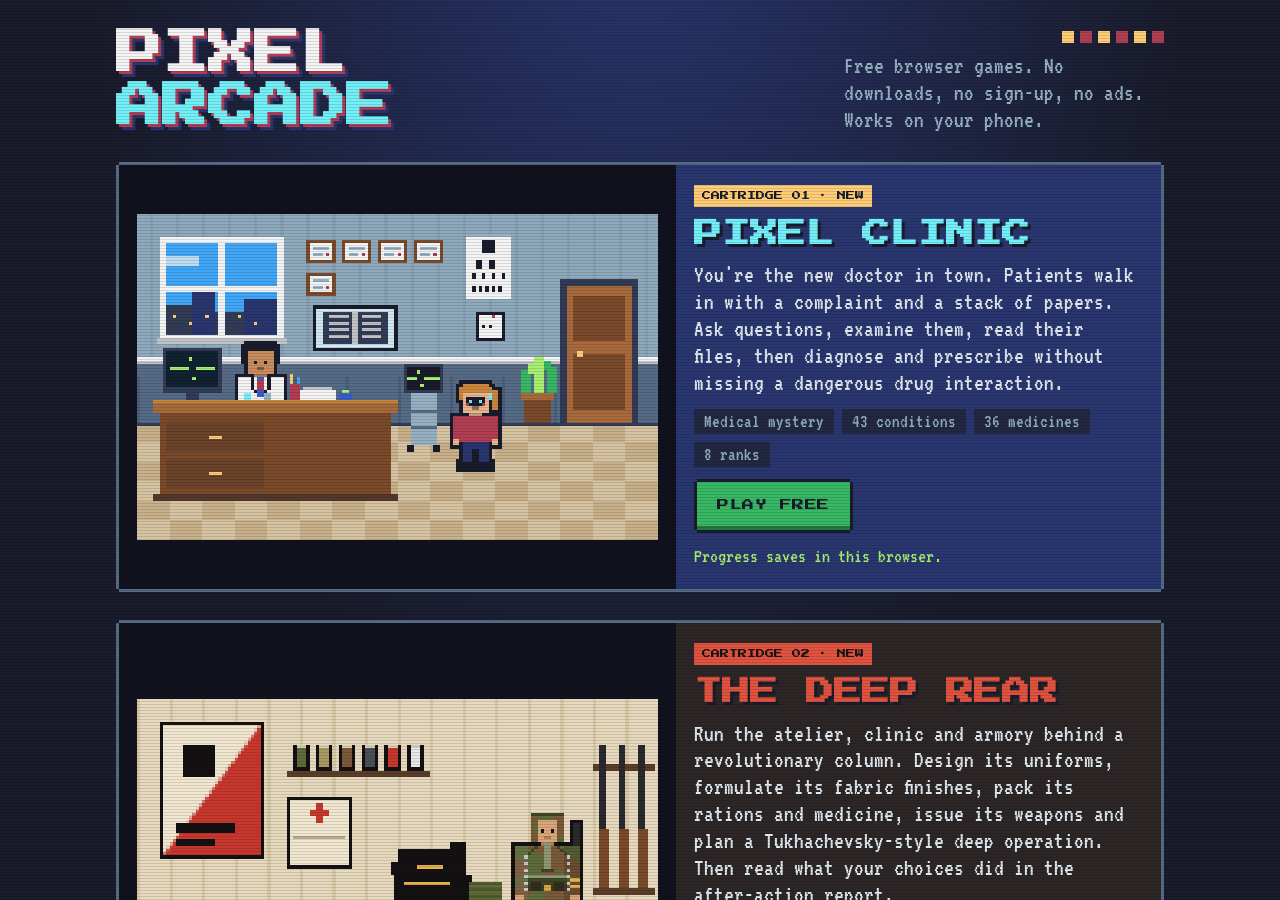
==== commit f412d259: "Replace Aberration and The Disputation with UNWRITTEN; bug fixes - New Cartridge 03: UNWRITTEN, find" ====
--- a/index.html
+++ b/index.html
@@ -4,7 +4,7 @@
 <meta charset="utf-8">
 <meta name="viewport" content="width=device-width, initial-scale=1">
 <title>Pixel Arcade</title>
-<meta name="description" content="Free browser games: Pixel Clinic, The Deep Rear, ABERRATION and The Disputation.">
+<meta name="description" content="Free browser games: Pixel Clinic, The Deep Rear and Unwritten.">
 <meta name="theme-color" content="#1a1c2c">
 <meta name="apple-mobile-web-app-capable" content="yes">
 <meta name="mobile-web-app-capable" content="yes">
@@ -15,7 +15,7 @@
 <link rel="icon" type="image/png" href="favicon.png">
 <link rel="preconnect" href="https://fonts.googleapis.com">
 <link rel="preconnect" href="https://fonts.gstatic.com" crossorigin>
-<link href="https://fonts.googleapis.com/css2?family=EB+Garamond:ital,wght@0,400;0,600;1,400&family=IBM+Plex+Mono:wght@400;600&family=UnifrakturMaguntia&family=Press+Start+2P&family=VT323&display=swap" rel="stylesheet">
+<link href="https://fonts.googleapis.com/css2?family=DM+Serif+Display:ital@0;1&family=Nunito+Sans:ital,wght@0,400;0,700;0,800;1,400&family=Press+Start+2P&family=VT323&display=swap" rel="stylesheet">
 <style>
 :root {
   /* Pixel Arcade: one dark arcade world, Sweetie-16 palette, pixel display face + terminal body face */
@@ -474,315 +474,125 @@
 .held b { font-family: var(--font-d); font-size: 10px; } .held p { margin: 6px 0 0; font-size: 20px; } .held .dim { color: #6e5b52; font-style: italic; }
 .dr-end .btn[data-dr="lookimg"] { margin-top: 10px; }
 
-/* ===================== ABERRATION: blueprint and ink ===================== */
-.ab, .ab-sheet { --ab-bg: #0d2d52; --ab-bg2: #0a2544; --ab-panel: #11385f; --ab-panel2: #164573; --ab-line: #2f6599; --ab-ink: #d8ecff; --ab-mute: #8fb1d4; --ab-acc: #ffd166; --ab-good: #7be0b0; --ab-bad: #ff8a7a;
-  --ab-font: 'IBM Plex Mono', ui-monospace, 'SFMono-Regular', Menlo, Consolas, monospace; font-family: var(--ab-font); font-size: 15px; line-height: 1.45; -webkit-font-smoothing: antialiased; color: var(--ab-ink); }
-.ab { height: 100%; display: flex; flex-direction: column; max-width: 1000px; margin: 0 auto;
-  background-color: var(--ab-bg); background-image: linear-gradient(rgba(23,67,114,.55) 1px, transparent 1px), linear-gradient(90deg, rgba(23,67,114,.55) 1px, transparent 1px); background-size: 20px 20px; }
-.ab canvas, .ab-sheet canvas { image-rendering: auto; }
-.ab .btn, .ab-sheet .btn { font-family: var(--ab-font); font-size: 13px; font-weight: 600; letter-spacing: .04em; text-transform: none; padding: 10px 14px; background: transparent; color: var(--ab-ink); box-shadow: none; border: 1.5px solid var(--ab-ink); border-radius: 2px; text-decoration: none; display: inline-flex; align-items: center; justify-content: center; gap: 6px; }
-.ab .btn:active, .ab-sheet .btn:active { transform: translateY(1px); box-shadow: none; }
-.ab .btn.primary, .ab-sheet .btn.primary { background: var(--ab-acc); border-color: var(--ab-acc); color: #0a2544; }
-.ab .btn.danger, .ab-sheet .btn.danger { border-color: var(--ab-bad); color: var(--ab-bad); background: transparent; }
-.ab .btn.big { font-size: 16px; padding: 14px 22px; }
-.ab .btn:disabled, .ab-sheet .btn:disabled { opacity: .4; }
-.ab-sheet { background: var(--ab-panel); box-shadow: 0 -2px 0 0 var(--ab-line) !important; border-top: 1px solid var(--ab-line); }
-@media (min-width: 700px) { .ab-sheet { border: 1px solid var(--ab-line); } }
-.ab-sheet h2 { font-family: var(--ab-font); font-size: 15px; font-weight: 600; letter-spacing: .14em; text-transform: uppercase; color: var(--ab-acc); }
-.ab-sheet p { margin: 0 0 10px; }
-.ab-sheet b, .ab b { font-weight: 600; color: #fff; }
-.ab small, .ab-sheet small { font-size: 12.5px; }
-.ab .bad, .ab-sheet .bad { color: var(--ab-bad); } .ab .good, .ab-sheet .good { color: var(--ab-good); }
-.ab-dim { color: var(--ab-mute); }
-.ab-main { flex: 1; min-height: 0; overflow-y: auto; overflow-x: hidden; padding: 12px 12px 56px; }
-/* title */
-.ab-titlewrap { display: grid; place-items: start center; }
-.ab-title { display: grid; gap: 12px; justify-items: center; text-align: center; max-width: 620px; width: 100%; padding-top: 4px; }
-.ab-titlecv { width: 100%; height: clamp(190px, 46vw, 300px); display: block; border: 1px solid var(--ab-line); }
-.ab-logo { font-family: var(--ab-font); font-weight: 600; font-size: clamp(30px, 9vw, 52px); letter-spacing: .22em; margin: 4px 0 0; color: var(--ab-ink); padding-left: .22em; }
-.ab-logo.sm { font-size: clamp(24px, 6vw, 36px); }
-.ab-kicker { font-size: 12px; letter-spacing: .2em; text-transform: uppercase; color: var(--ab-acc); margin: 0; }
-.ab-title > p { margin: 0; color: var(--ab-ink); max-width: 52ch; }
-.ab-menu { display: grid; gap: 8px; width: min(100%, 360px); margin-top: 6px; }
-/* hud & tabs */
-.ab-hud { flex: none; display: flex; align-items: center; gap: 6px; padding: 8px 10px; background: var(--ab-bg2); border-bottom: 1px solid var(--ab-line); flex-wrap: wrap; position: relative; }
-.ab-hud .ib { width: 34px; height: 34px; display: grid; place-items: center; border: 1.5px solid var(--ab-line); color: var(--ab-ink); text-decoration: none; font-size: 15px; flex: none; }
-.ab-brand { font-weight: 600; letter-spacing: .2em; font-size: 13px; color: var(--ab-acc); margin-right: auto; padding: 6px 2px; }
-.ab-stat { font-size: 13px; color: var(--ab-mute); padding: 3px 7px; border: 1px solid var(--ab-line); white-space: nowrap; font-variant-numeric: tabular-nums; }
-.ab-stat.low { border-color: var(--ab-bad); color: var(--ab-bad); }
-.ab-stat small { font-size: 11px; }
-.ab-yr { position: absolute; left: 0; right: 0; bottom: -1px; height: 2px; background: transparent; }
-.ab-yr i { display: block; height: 100%; background: var(--ab-acc); }
-.ab-tabs { flex: none; display: grid; grid-template-columns: repeat(5, 1fr); gap: 0; background: var(--ab-bg2); border-bottom: 1px solid var(--ab-line); }
-.ab-tabs button { font-size: 12px; letter-spacing: .06em; padding: 11px 2px; color: var(--ab-mute); border-bottom: 2px solid transparent; }
-.ab-tabs button[aria-selected="true"] { color: var(--ab-ink); border-bottom-color: var(--ab-acc); }
-@media (min-width: 560px) { .ab-tabs button { font-size: 13px; letter-spacing: .12em; text-transform: uppercase; } }
-/* text blocks */
-.ab-p { margin: 4px 0 12px; max-width: 70ch; }
-.ab-small { font-size: 13px; color: var(--ab-mute); margin: 6px 0 10px; max-width: 72ch; }
-.ab-h { font-size: 12px; font-weight: 600; letter-spacing: .16em; text-transform: uppercase; color: var(--ab-mute); margin: 22px 0 8px; display: flex; gap: 8px; align-items: baseline; border-bottom: 1px dashed var(--ab-line); padding-bottom: 4px; }
-.ab-h small { color: var(--ab-mute); font-weight: 400; letter-spacing: 0; text-transform: none; }
-.ab-note { border-left: 3px solid var(--ab-acc); background: rgba(17,56,95,.7); padding: 8px 12px; margin: 8px 0; }
-.ab-news { position: relative; background: rgba(10,37,68,.92); border: 1px solid var(--ab-line); padding: 8px 34px 6px 10px; margin-bottom: 12px; }
-.ab-news p, .ab-evlist p { margin: 0 0 4px; font-size: 13px; padding-left: 12px; position: relative; }
-.ab-news p::before, .ab-evlist p::before { content: ''; position: absolute; left: 0; top: .55em; width: 6px; height: 6px; background: var(--ab-mute); }
-.ab-news p.good::before, .ab-evlist p.good::before { background: var(--ab-good); } .ab-news p.bad::before, .ab-evlist p.bad::before { background: var(--ab-bad); } .ab-news p.rival::before, .ab-evlist p.rival::before { background: var(--ab-acc); }
-.ab-x { position: absolute; top: 4px; right: 4px; width: 28px; height: 28px; color: var(--ab-mute); }
-.ab-evlist { border: 1px solid var(--ab-line); padding: 8px 10px; margin: 10px 0; background: rgba(10,37,68,.6); }
-/* lab cards */
-.ab-cards { display: grid; grid-template-columns: repeat(auto-fill, minmax(min(100%, 220px), 1fr)); gap: 10px; }
-.ab-card { display: grid; gap: 6px; text-align: left; padding: 12px; border: 1px solid var(--ab-line); background: rgba(17,56,95,.85); align-content: start; }
-.ab-card:hover { border-color: var(--ab-ink); }
-.ab-card b { font-size: 15px; letter-spacing: .06em; text-transform: uppercase; }
-.ab-card small { color: var(--ab-mute); }
-.ab-meta { font-size: 12.5px; color: var(--ab-acc); border-top: 1px dashed var(--ab-line); padding-top: 6px; }
-.ab-ico { width: 42px; height: 30px; border: 1px solid var(--ab-mute); position: relative; }
-.ab-ico::before, .ab-ico::after { content: ''; position: absolute; }
-.ab-ico.torsion::before { left: 50%; top: 3px; bottom: 3px; width: 1.5px; background: var(--ab-ink); transform: rotate(60deg); } .ab-ico.torsion::after { right: 4px; top: 4px; width: 9px; height: 9px; border-radius: 50%; border: 1.5px solid var(--ab-acc); }
-.ab-ico.spectro::before { inset: 8px 3px; background: repeating-linear-gradient(90deg, var(--ab-ink) 0 1.5px, transparent 1.5px 5px, var(--ab-ink) 5px 6px, transparent 6px 11px); }
-.ab-ico.glow::before { left: 4px; right: 4px; bottom: 4px; top: 4px; border-left: 1.5px solid var(--ab-mute); border-bottom: 1.5px solid var(--ab-mute); } .ab-ico.glow::after { left: 7px; top: 6px; width: 26px; height: 16px; border-top-left-radius: 100% 100%; border-top: 1.5px solid var(--ab-acc); }
-.ab-ico.moons::before { left: 17px; top: 11px; width: 8px; height: 8px; border-radius: 50%; background: var(--ab-ink); } .ab-ico.moons::after { left: 5px; right: 5px; top: 14px; height: 2px; background: repeating-linear-gradient(90deg, var(--ab-acc) 0 2px, transparent 2px 7px); }
-.ab-list { display: grid; gap: 6px; }
-.ab-item { display: flex; gap: 10px; align-items: center; justify-content: space-between; padding: 10px 12px; border: 1px solid var(--ab-line); background: rgba(17,56,95,.8); }
-.ab-item > div { display: grid; gap: 2px; min-width: 0; }
-.ab-item small { color: var(--ab-mute); }
-.ab-item .btn { flex: none; }
-/* experiment pages */
-.ab-exphead { display: flex; align-items: center; gap: 10px; flex-wrap: wrap; margin-bottom: 10px; }
-.ab-exphead h2 { margin: 0 auto 0 0; font-size: 15px; font-weight: 600; letter-spacing: .16em; text-transform: uppercase; }
-.ab-back { font-size: 13px; color: var(--ab-acc); padding: 6px 0; }
-.ab-subtabs { display: flex; gap: 0; margin-bottom: 12px; border: 1px solid var(--ab-line); overflow-x: auto; }
-.ab-subtabs button { flex: 1; padding: 9px 8px; font-size: 13px; color: var(--ab-mute); white-space: nowrap; border-right: 1px solid var(--ab-line); }
-.ab-subtabs button:last-child { border-right: 0; }
-.ab-subtabs button[aria-pressed="true"] { background: var(--ab-ink); color: #0a2544; font-weight: 600; }
-.ab-field { display: flex; flex-wrap: wrap; gap: 6px 10px; align-items: center; margin: 8px 0; }
-.ab-field > span { font-size: 12px; letter-spacing: .12em; text-transform: uppercase; color: var(--ab-mute); min-width: 74px; }
-.ab-chips { display: flex; flex-wrap: wrap; gap: 5px; }
-.ab-chips button { font-size: 13px; padding: 7px 10px; border: 1px solid var(--ab-line); color: var(--ab-ink); background: rgba(10,37,68,.6); font-variant-numeric: tabular-nums; }
-.ab-chips button[aria-pressed="true"] { border-color: var(--ab-acc); color: var(--ab-acc); box-shadow: inset 0 0 0 1px var(--ab-acc); }
-.ab-chips button:disabled { opacity: .4; cursor: not-allowed; }
-.ab-cvwrap { margin: 8px 0; border: 1px solid var(--ab-line); }
-.ab-cv { display: block; width: 100%; }
-.ab-cv.torsion { height: 230px; } .ab-cv.plate { height: 178px; cursor: crosshair; } .ab-cv.night { height: 150px; cursor: pointer; }
-.ab-actions { display: flex; flex-wrap: wrap; gap: 8px; align-items: center; margin: 10px 0; }
-.ab-mark { min-width: 160px; }
-.ab-cursor { display: flex; flex-wrap: wrap; gap: 8px; align-items: center; padding: 8px 10px; border: 1px dashed var(--ab-acc); margin: 8px 0; }
-.ab-cursor b { margin-right: auto; color: var(--ab-acc); font-variant-numeric: tabular-nums; }
-.ab-result { display: flex; flex-wrap: wrap; gap: 6px 14px; align-items: center; padding: 10px 12px; border: 1px solid var(--ab-acc); background: rgba(10,37,68,.75); margin: 10px 0; font-variant-numeric: tabular-nums; }
-.ab-result span { color: var(--ab-mute); font-size: 13px; }
-.ab-result .btn { margin-left: auto; }
-.ab-tag { font-size: 12px; padding: 3px 7px; border: 1px solid var(--ab-mute); color: var(--ab-mute); }
-.ab-tag.good { border-color: var(--ab-good); color: var(--ab-good); }
-.ab-scroll { overflow-x: auto; max-height: 340px; overflow-y: auto; border: 1px solid var(--ab-line); }
-.ab-tbl { width: 100%; border-collapse: collapse; font-size: 13px; font-variant-numeric: tabular-nums; margin: 6px 0; }
-.ab-scroll .ab-tbl { margin: 0; }
-.ab-tbl th { text-align: left; font-weight: 600; color: var(--ab-mute); font-size: 11.5px; letter-spacing: .08em; text-transform: uppercase; border-bottom: 1px solid var(--ab-line); padding: 6px 8px; position: sticky; top: 0; background: var(--ab-bg2); }
-.ab-tbl td { padding: 5px 8px; border-bottom: 1px solid rgba(47,101,153,.45); vertical-align: top; }
-.ab-tbl tr.off td { opacity: .4; text-decoration: line-through; }
-.ab-tbl tr.hi td { color: var(--ab-acc); }
-.ab-tbl tr.tot td { font-weight: 600; border-top: 1px solid var(--ab-ink); }
-.ab-tbl td:last-child { text-align: right; }
-.ab-tog { font-size: 12px; color: var(--ab-acc); padding: 2px 6px; border: 1px solid var(--ab-line); }
-/* plots */
-.ab-svg { width: 100%; max-width: 620px; height: auto; display: block; margin: 8px 0; background: rgba(10,37,68,.82); border: 1px solid var(--ab-line); font-family: var(--ab-font); }
-.ab-svg.tappable { cursor: crosshair; }
-.ab-svg .grid { stroke: #1b4a7c; stroke-width: .6; }
-.ab-svg .frame { fill: none; stroke: var(--ab-line); stroke-width: 1; }
-.ab-svg .tk { fill: var(--ab-mute); font-size: 9.5px; }
-.ab-svg .al { fill: var(--ab-mute); font-size: 10px; letter-spacing: .04em; }
-.ab-svg .lb { fill: var(--ab-acc); font-size: 9.5px; }
-.ab-svg .zero { stroke: var(--ab-mute); stroke-width: .8; stroke-dasharray: 3 3; }
-.ab-svg .mark { stroke: var(--ab-acc); stroke-width: 1; stroke-dasharray: 4 3; }
-.ab-svg .band { fill: rgba(255,209,102,.08); }
-.ab-svg .fit { fill: none; stroke: var(--ab-acc); stroke-width: 1.6; }
-.ab-svg .fit.alt { stroke: var(--ab-good); }
-.ab-svg .fit.faint { stroke: var(--ab-mute); stroke-width: 1; stroke-dasharray: 4 3; }
-.ab-svg .fit.thin { stroke-width: 1; }
-.ab-svg .eb { stroke: var(--ab-ink); stroke-width: 1; opacity: .7; }
-.ab-svg .pt { fill: var(--ab-ink); stroke: #0a2544; stroke-width: 1; }
-.ab-svg .pt.alt { fill: var(--ab-good); }
-.ab-svg .pt.hollow { fill: #0a2544; stroke: var(--ab-ink); stroke-width: 1.2; }
-.ab-svg .pt.hi { fill: var(--ab-acc); }
-.ab-svg .planmk { stroke: var(--ab-acc); stroke-width: 1; }
-/* questions */
-.ab-q { border: 1px solid var(--ab-line); background: rgba(17,56,95,.85); padding: 12px; margin-bottom: 10px; }
-.ab-q.settled { border-color: var(--ab-good); }
-.ab-q h3 { margin: 0 0 4px; font-size: 14px; font-weight: 600; letter-spacing: .1em; text-transform: uppercase; display: flex; gap: 8px; align-items: center; flex-wrap: wrap; }
-.ab-q > p { margin: 0 0 6px; }
-.ab-yours { padding: 6px 10px; border-left: 3px solid var(--ab-acc); background: rgba(10,37,68,.7); }
-.ab-claims { list-style: none; padding: 0; margin: 8px 0; display: grid; gap: 4px; }
-.ab-claims li { display: flex; flex-wrap: wrap; gap: 4px 10px; align-items: center; font-size: 13px; padding: 6px 8px; border: 1px solid var(--ab-line); }
-.ab-claims li span { margin-right: auto; font-variant-numeric: tabular-nums; }
-.ab-claims li em { font-style: normal; font-size: 12px; color: var(--ab-mute); }
-.ab-claims li.confirmed em { color: var(--ab-good); } .ab-claims li.refuted em, .ab-claims li.overturned em { color: var(--ab-bad); }
-.ab-claims .btn { padding: 5px 10px; font-size: 12px; }
-.ab-opts { display: grid; gap: 6px; margin: 10px 0; }
-.ab-opts button { text-align: left; display: grid; gap: 2px; padding: 9px 12px; border: 1px solid var(--ab-line); }
-.ab-opts button small { color: var(--ab-mute); }
-.ab-opts button[aria-pressed="true"] { border-color: var(--ab-acc); box-shadow: inset 0 0 0 1px var(--ab-acc); }
-.ab-journal p { margin: 0; padding: 6px 0 6px 10px; border-left: 2px solid var(--ab-line); font-size: 13.5px; }
-.ab-journal p span { display: block; font-size: 11.5px; color: var(--ab-mute); }
-.ab-journal p.good { border-left-color: var(--ab-good); } .ab-journal p.bad { border-left-color: var(--ab-bad); } .ab-journal p.rival { border-left-color: var(--ab-acc); } .ab-journal p.year { border-left-color: var(--ab-ink); }
-.ab-end { max-width: 720px; margin: 0 auto; display: grid; gap: 8px; }
-.ab-end > p { margin: 0; }
-.ab-stats { display: flex; flex-wrap: wrap; gap: 8px; }
-.ab-stats span { border: 1px solid var(--ab-line); padding: 6px 10px; font-size: 13px; }
-.ab-nb { border-top: 1px dashed var(--ab-line); padding-top: 10px; margin-top: 10px; }
-.ab-feature { background: #0d2d52; }
-.ab-feature .thumb { background: #0a2544; }
-.ab-feature .thumb canvas { image-rendering: auto; aspect-ratio: 16 / 10; }
-.ab-feature h2 { color: #ffd166; font-family: 'IBM Plex Mono', ui-monospace, monospace; letter-spacing: .14em; font-weight: 600; text-shadow: none; }
-.ab-feature .tag { background: #ffd166; color: #0d2d52; }
-.ab-on .toast { font-family: 'IBM Plex Mono', ui-monospace, monospace; font-size: 14px; line-height: 1.4; background: #ffd166; color: #0a2544; box-shadow: 0 0 0 1px #0a2544; border-radius: 2px; bottom: 22px; }
-.ab-on { background: #0a2544; }
-
-/* ===================== THE DISPUTATION: parchment, ink and rubric ===================== */
-.dp, .dp-sheet { --dp-bg: #efe2c2; --dp-bg2: #e6d4ad; --dp-card: #f6ecd3; --dp-ink: #2a1a10; --dp-mute: #6f5841; --dp-rule: #c9b07f; --dp-rub: #a3271c; --dp-gold: #a87b22; --dp-green: #2f5d4a;
-  --dp-font: 'EB Garamond', Garamond, 'Iowan Old Style', 'Palatino Linotype', Georgia, serif; font-family: var(--dp-font); font-size: 18px; line-height: 1.42; color: var(--dp-ink); -webkit-font-smoothing: antialiased; }
-.dp { height: 100%; display: flex; flex-direction: column; max-width: 900px; margin: 0 auto;
-  background: radial-gradient(ellipse at 50% 20%, #f5ead0 0%, var(--dp-bg) 55%, #dfc898 100%); box-shadow: 0 0 0 1px #c9b07f; }
-.dp-on { background: #2b2118; }
-.dp canvas, .dp-sheet canvas { image-rendering: auto; }
-.dp .btn, .dp-sheet .btn { font-family: var(--dp-font); font-size: 16px; letter-spacing: .02em; text-transform: none; font-weight: 600; padding: 9px 14px; background: transparent; color: var(--dp-ink); box-shadow: none; border: 1.5px solid var(--dp-ink); border-radius: 3px; text-decoration: none; display: inline-flex; align-items: center; justify-content: center; gap: 6px; }
-.dp .btn.primary, .dp-sheet .btn.primary { background: var(--dp-rub); border-color: var(--dp-rub); color: #f6ecd3; }
-.dp .btn.danger, .dp-sheet .btn.danger { border-color: var(--dp-rub); color: var(--dp-rub); }
-.dp .btn.big { font-size: 18px; padding: 12px 22px; }
-.dp .btn:disabled, .dp-sheet .btn:disabled { opacity: .4; }
-.dp .btn:active, .dp-sheet .btn:active { transform: translateY(1px); box-shadow: none; }
-.dp-sheet { background: var(--dp-card) !important; box-shadow: 0 -2px 0 0 var(--dp-rule) !important; border-top: 1px solid var(--dp-rule); }
-@media (min-width: 700px) { .dp-sheet { border: 1px solid var(--dp-rule); } }
-.dp-sheet h2 { font-family: var(--dp-font); font-size: 22px; font-weight: 600; font-variant: small-caps; letter-spacing: .06em; color: var(--dp-rub); }
-.dp-sheet .x { background: transparent; font-family: var(--dp-font); font-size: 14px; color: var(--dp-mute); }
-.dp b, .dp-sheet b { font-weight: 600; }
-.dp-main { flex: 1; min-height: 0; overflow-y: auto; overflow-x: hidden; padding: 14px 14px 60px; }
-.dp-center { display: grid; place-items: start center; }
-.dp-title { display: grid; gap: 12px; justify-items: center; text-align: center; max-width: 560px; width: 100%; }
-.dp-titlecv { width: 100%; height: clamp(170px, 46vw, 260px); border: 1px solid var(--dp-rule); }
-.dp-logo { font-family: 'UnifrakturMaguntia', var(--dp-font); font-weight: 400; font-size: clamp(40px, 11vw, 64px); color: var(--dp-rub); margin: 0; line-height: 1; }
-.dp-logo.sm { font-size: clamp(34px, 9vw, 52px); }
-.dp-kicker { font-variant: small-caps; letter-spacing: .14em; color: var(--dp-mute); margin: 0; font-size: 16px; }
-.dp-title > p { margin: 0; }
-.dp-menu { display: grid; gap: 8px; width: min(100%, 340px); margin-top: 6px; }
-.dp-hud { flex: none; display: flex; align-items: center; gap: 6px; padding: 8px 12px; border-bottom: 1px solid var(--dp-rule); background: rgba(230,212,173,.7); flex-wrap: wrap; }
-.dp-hud .ib { width: 34px; height: 34px; display: grid; place-items: center; border: 1.5px solid var(--dp-rule); color: var(--dp-ink); text-decoration: none; flex: none; font-size: 15px; }
-.dp-brand { font-family: 'UnifrakturMaguntia', var(--dp-font); font-size: 22px; color: var(--dp-rub); margin-right: auto; padding: 0 2px; }
-.dp-stat { font-size: 15px; padding: 2px 8px; border: 1px solid var(--dp-rule); color: var(--dp-mute); white-space: nowrap; }
-.dp-stat b { color: var(--dp-ink); }
-.dp-stat.low { border-color: var(--dp-rub); color: var(--dp-rub); }
-.dp-h2 { font-size: 24px; font-weight: 600; font-variant: small-caps; letter-spacing: .05em; color: var(--dp-rub); margin: 4px 0 10px; }
-.dp-h3 { font-size: 15px; font-weight: 600; font-variant: small-caps; letter-spacing: .12em; color: var(--dp-rub); margin: 18px 0 6px; border-bottom: 1px solid var(--dp-rule); padding-bottom: 2px; display: flex; gap: 8px; align-items: baseline; flex-wrap: wrap; }
-.dp-h3 small { color: var(--dp-mute); font-variant: normal; letter-spacing: 0; font-weight: 400; font-style: italic; }
-.dp-small { font-size: 15px; color: var(--dp-mute); margin: 4px 0; }
-.dp-p { margin: 4px 0 10px; }
-.dp-big { font-size: 20px; margin: 0; }
-.dp-note { border-left: 3px solid var(--dp-rub); padding: 6px 12px; background: rgba(246,236,211,.75); margin: 6px 0; }
-.dp-card { background: rgba(246,236,211,.85); border: 1px solid var(--dp-rule); padding: 12px 14px; margin: 12px 0; display: grid; gap: 10px; justify-items: start; }
-.dp-card p { margin: 0; }
-.dp-ladder { list-style: none; padding: 0; margin: 0 0 8px; display: flex; flex-wrap: wrap; gap: 4px; }
-.dp-ladder li { font-size: 14px; padding: 3px 8px; border: 1px solid var(--dp-rule); color: var(--dp-mute); }
-.dp-ladder li.done { color: var(--dp-green); border-color: var(--dp-green); }
-.dp-ladder li.now { color: #f6ecd3; background: var(--dp-rub); border-color: var(--dp-rub); }
-.dp-stages { list-style: none; padding: 0; margin: 8px 0; display: grid; gap: 6px; counter-reset: st; }
-.dp-stages li { display: grid; padding: 8px 12px 8px 40px; border: 1px solid var(--dp-rule); position: relative; background: rgba(246,236,211,.6); }
-.dp-stages li::before { counter-increment: st; content: counter(st, upper-roman); position: absolute; left: 12px; top: 8px; color: var(--dp-rub); font-weight: 600; }
-.dp-stages li small { color: var(--dp-mute); font-style: italic; font-size: 15px; }
-.dp-stages li.done { opacity: .55; } .dp-stages li.now { border-color: var(--dp-rub); box-shadow: inset 3px 0 0 var(--dp-rub); }
-/* disputation */
-.dp-rival { display: grid; gap: 2px; margin-bottom: 8px; }
-.dp-rival > div { display: flex; flex-wrap: wrap; gap: 0 8px; align-items: baseline; }
-.dp-rival b { font-size: 20px; } .dp-rival i { color: var(--dp-mute); }
-.dp-rival p { margin: 0; font-size: 15px; color: var(--dp-mute); }
-.dp-thesis { padding: 10px 12px; border: 1.5px solid var(--dp-rub); background: rgba(246,236,211,.9); font-size: 19px; }
-.dp-thesis.mine { border-color: var(--dp-green); }
-.rub { color: var(--dp-rub); font-variant: small-caps; letter-spacing: .1em; font-weight: 600; margin-right: 6px; }
-.dp-thesis.mine .rub { color: var(--dp-green); }
-.dp-t { font-style: normal; font-weight: 600; }
-.dp-t i { font-weight: 400; font-style: italic; color: var(--dp-mute); }
-.dp-t.amb { text-decoration: underline wavy var(--dp-rub); text-underline-offset: 3px; }
-.dp-t.empty { color: var(--dp-mute); }
-.dp-bellrow { display: flex; flex-wrap: wrap; align-items: center; gap: 6px 12px; margin: 10px 0; }
-.dp-candles { display: inline-flex; gap: 3px; align-items: flex-end; }
-.dp-candle { width: 10px; height: 26px; }
-.dp-candle .wx { fill: #f8f1df; stroke: #8a6c4a; stroke-width: .8; } .dp-candle .fl { fill: #e8a33a; }
-.dp-candle.out .fl { fill: none; } .dp-candle.out .wx { fill: #cdbb95; stroke: #a99572; }
-.dp-strk { color: var(--dp-rub); letter-spacing: .15em; font-size: 16px; }
-.dp-reply { padding: 8px 12px; border-left: 3px solid var(--dp-ink); background: rgba(246,236,211,.85); margin: 8px 0; font-style: italic; }
-.dp-reply .who { font-style: normal; font-weight: 600; }
-.dp-reply.protect { border-left-color: var(--dp-gold); }
-.dp-reply .tell { margin: 4px 0 0; color: var(--dp-gold); font-size: 15px; }
-.dp-reply.good { border-left-color: var(--dp-green); font-style: normal; } .dp-reply.bad { border-left-color: var(--dp-rub); font-style: normal; }
-.dp-build { display: flex; flex-wrap: wrap; align-items: center; gap: 6px; padding: 8px 10px; background: rgba(246,236,211,.85); border: 1px dashed var(--dp-rule); }
-.dp-slot { font-family: var(--dp-font); font-size: 17px; padding: 6px 10px; border: 1.5px solid var(--dp-ink); border-radius: 3px; background: #fbf4e2; min-width: 60px; }
-.dp-slot.q { color: var(--dp-rub); border-color: var(--dp-rub); font-weight: 600; }
-.dp-slot .ph { color: var(--dp-mute); font-style: italic; }
-.dp-cop { font-style: italic; }
-.dp-build .btn { margin-left: auto; }
-.dp-lines { list-style: none; padding: 0; margin: 6px 0; display: grid; gap: 4px; }
-.dp-lines li { display: flex; gap: 10px; align-items: baseline; padding: 7px 10px; border: 1px solid var(--dp-rule); background: rgba(246,236,211,.75); cursor: default; }
-.dp-lines li[data-dp] { cursor: pointer; }
-.dp-lines li .n { color: var(--dp-rub); font-weight: 600; min-width: 1.5em; flex: none; }
-.dp-lines li > span:nth-child(2), .dp-lines li > span:only-child { flex: 1; }
-.dp-lines li em { font-size: 14px; color: var(--dp-mute); flex: none; max-width: 40%; text-align: right; }
-.dp-lines li.sel { background: #fff7df; border-color: var(--dp-rub); box-shadow: inset 4px 0 0 var(--dp-rub); }
-.dp-lines li.thesis { border-color: var(--dp-rub); } .dp-lines li.mine { border-style: dashed; border-color: var(--dp-green); } .dp-lines li.protect em { color: var(--dp-gold); }
-.dp-lines li.book { opacity: .92; }
-.dp-lines li .btn { margin-left: auto; padding: 4px 10px; font-size: 14px; }
-.dp-bench { margin: 8px 0; }
-.dp-foot { display: flex; flex-wrap: wrap; gap: 8px; justify-content: space-between; margin-top: 22px; }
-.dp-actions { display: flex; flex-wrap: wrap; gap: 8px; margin: 10px 0; }
-.dp-question { padding: 12px 14px; border: 1.5px solid var(--dp-ink); background: #fbf4e2; margin: 10px 0; }
-.dp-question .dp-who { margin: 0; color: var(--dp-mute); font-size: 15px; }
-.dp-q { font-size: 22px; margin: 4px 0 12px; }
-.dp-answers { display: grid; grid-template-columns: 1fr 1fr; gap: 6px; }
-.dp-answers .btn { flex-direction: column; gap: 0; font-size: 18px; padding: 8px 6px; }
-.dp-answers .btn small { font-weight: 400; font-size: 13px; font-style: italic; opacity: .85; }
-.dp-dist { display: grid; gap: 8px; }
-.dp-drow { display: grid; gap: 4px; padding: 6px 0; border-top: 1px dashed var(--dp-rule); }
-.dp-chips { display: flex; flex-wrap: wrap; gap: 4px; }
-.dp-chips button { font-family: var(--dp-font); font-size: 15px; padding: 5px 10px; border: 1px solid var(--dp-rule); border-radius: 3px; background: #fbf4e2; color: var(--dp-ink); }
-.dp-chips button[aria-pressed="true"] { border-color: var(--dp-rub); color: #f6ecd3; background: var(--dp-rub); }
-.dp-chips.tabs { margin-bottom: 10px; }
-.dp-pick { display: grid; gap: 6px; }
-.dp-pick button { text-align: left; font-family: var(--dp-font); font-size: 18px; padding: 10px 12px; border: 1px solid var(--dp-rule); background: #fbf4e2; border-radius: 3px; }
-.dp-book { margin: 10px 0; border: 1px solid var(--dp-rule); padding: 6px 10px; background: rgba(246,236,211,.6); }
-.dp-book summary { cursor: pointer; font-weight: 600; font-variant: small-caps; letter-spacing: .08em; color: var(--dp-rub); }
-.dp-shop { list-style: none; padding: 0; margin: 8px 0; display: grid; gap: 6px; }
-.dp-shop li { display: flex; gap: 10px; justify-content: space-between; align-items: center; padding: 8px 12px; border: 1px solid var(--dp-rule); background: rgba(246,236,211,.85); }
-.dp-shop li > div { display: grid; } .dp-shop .btn { white-space: nowrap; flex: none; } .dp-shop small { color: var(--dp-mute); font-size: 15px; }
-.dp-tag { font-size: 14px; color: var(--dp-green); border: 1px solid var(--dp-green); padding: 2px 8px; }
-.dp-tbl { width: 100%; border-collapse: collapse; font-size: 16px; margin: 6px 0; }
-.dp-tbl th { text-align: left; font-variant: small-caps; color: var(--dp-rub); border-bottom: 1px solid var(--dp-rule); padding: 4px 6px; }
-.dp-tbl td { padding: 5px 6px; border-bottom: 1px solid rgba(201,176,127,.5); vertical-align: top; }
-.dp-tbl.moods td:first-child { color: var(--dp-rub); width: 8em; }
-.dp-proof { margin: 8px 0; padding-left: 22px; } .dp-proof li { margin: 4px 0; }
-.dp-end { max-width: 680px; margin: 0 auto; display: grid; gap: 8px; }
-.dp-stats { display: flex; flex-wrap: wrap; gap: 6px; } .dp-stats span { border: 1px solid var(--dp-rule); padding: 4px 10px; background: rgba(246,236,211,.8); }
-.dp-on .toast { font-family: 'EB Garamond', Georgia, serif; font-size: 17px; background: #2a1a10; color: #f6ecd3; box-shadow: 0 0 0 1px #c9b07f; border-radius: 3px; }
-.dp-feature { background: #e9dab6; }
-.dp-feature .thumb { background: #d9c393; }
-.dp-feature .thumb canvas { image-rendering: auto; aspect-ratio: 16 / 10; }
-.dp-feature h2 { color: #a3271c; text-shadow: none; }
-.dp-feature p { color: #2a1a10; }
-.dp-feature .tag { background: #a3271c; color: #f6ecd3; }
-.dp-feature .chips li { background: #f3e7c8; color: #2a1a10; }
-.dp-feature .save-note { color: #6f5841 !important; }
 .dialog { position: relative; }
 .dialog.more::after { content: '▼ more'; position: sticky; display: block; bottom: -8px; margin: 4px -12px -8px auto; width: max-content; padding: 2px 8px; font-family: var(--font-d); font-size: 8px; color: var(--bg); background: var(--accent); animation: blinkmore 1.2s steps(2) infinite; }
 @keyframes blinkmore { 50% { opacity: .55; } }
 .dr-secnote { margin: -4px 0 10px; color: var(--mute); font-size: 18px; line-height: 1.15; }
 .dr-end > .stats, .dr-end > .dr-sec, .dr-title > .dr-sec { justify-self: stretch; }
-.ab-forecast { font-size: 13px; color: var(--ab-mute); border: 1px dashed var(--ab-line); padding: 7px 10px; margin-bottom: 10px; font-variant-numeric: tabular-nums; }
-.ab-forecast b { color: var(--ab-ink); } .ab-forecast.bad { border-color: var(--ab-bad); } .ab-forecast.bad b, .ab-forecast em { color: var(--ab-bad); font-style: normal; }
-.dp-sub { display: block; font-size: 14px; color: var(--dp-mute); font-style: italic; margin-top: 2px; }
-.dp-map { width: 100%; max-width: 480px; display: block; margin: 6px auto; font-family: var(--dp-font); }
-.dp-map circle { fill: var(--dp-rub); }
-.dp-map text { font-size: 12px; fill: var(--dp-ink); }
-.dp-map line { stroke-width: 1.5; }
-.dp-map .mA { stroke: var(--dp-ink); } .dp-map marker path { fill: var(--dp-ink); }
-.dp-map .mE { stroke: var(--dp-rub); stroke-dasharray: 5 4; }
-.dp-map .mI { stroke: var(--dp-green); stroke-dasharray: 1.5 3; stroke-linecap: round; stroke-width: 2; }
-.dp-legend { display: flex; flex-wrap: wrap; gap: 4px 14px; justify-content: center; }
-.dp-legend .le { color: var(--dp-rub); } .dp-legend .li { color: var(--dp-green); }
+
+/* ===================== UNWRITTEN: cut paper ===================== */
+.uw, .uw-sheet { --uw-paper: #f4ecdc; --uw-card: #fffaf0; --uw-ink: #1f2a44; --uw-mute: #5d6478; --uw-fb: #c8553d; --uw-pm: #2a7f7a; --uw-gold: #e3a43b; --uw-rose: #e58f7a; --uw-sage: #8fae8b; --uw-line: #e2d6bd; --uw-sh: rgba(31,42,68,.16);
+  --uw-head: 'DM Serif Display', Georgia, 'Times New Roman', serif; --uw-body: 'Nunito Sans', 'Segoe UI', system-ui, -apple-system, sans-serif;
+  font-family: var(--uw-body); font-size: 16px; line-height: 1.45; color: var(--uw-ink); -webkit-font-smoothing: antialiased; }
+.uw { height: 100%; display: flex; flex-direction: column; max-width: 860px; margin: 0 auto; background: var(--uw-paper); }
+.uw-on { background: #e9dfc8; }
+.uw canvas, .uw-sheet canvas { image-rendering: auto; }
+.uw .btn, .uw-sheet .btn { font-family: var(--uw-body); font-size: 15px; font-weight: 800; letter-spacing: .01em; text-transform: none; padding: 10px 16px; border-radius: 999px; background: var(--uw-card); color: var(--uw-ink); border: 2px solid var(--uw-ink); box-shadow: 3px 3px 0 var(--uw-sh); text-decoration: none; display: inline-flex; align-items: center; justify-content: center; gap: 6px; }
+.uw .btn.primary, .uw-sheet .btn.primary { background: var(--uw-ink); color: var(--uw-paper); }
+.uw .btn.danger, .uw-sheet .btn.danger { border-color: var(--uw-fb); color: var(--uw-fb); }
+.uw .btn.big { font-size: 17px; padding: 13px 22px; }
+.uw .btn.block { display: flex; width: 100%; margin-top: 12px; }
+.uw .btn:disabled, .uw-sheet .btn:disabled { opacity: .4; box-shadow: none; }
+.uw .btn:active, .uw-sheet .btn:active { transform: translate(2px, 2px); box-shadow: 1px 1px 0 var(--uw-sh); }
+.uw .btn.fb { background: var(--uw-fb); border-color: var(--uw-fb); color: #fff; } .uw .btn.pm { background: var(--uw-pm); border-color: var(--uw-pm); color: #fff; }
+.uw-sheet { background: var(--uw-paper) !important; box-shadow: 0 -3px 0 var(--uw-ink) !important; border-radius: 16px 16px 0 0; }
+@media (min-width: 700px) { .uw-sheet { border-radius: 16px; box-shadow: 6px 6px 0 var(--uw-sh) !important; border: 2px solid var(--uw-ink); } }
+.uw-sheet h2 { font-family: var(--uw-head); font-weight: 400; font-size: 26px; color: var(--uw-ink); line-height: 1.15; margin: 4px 0 10px; }
+.uw b, .uw-sheet b { font-weight: 800; }
+.uw-main { flex: 1; min-height: 0; overflow-y: auto; overflow-x: hidden; padding: 14px 14px 40px; }
+.uw-center { display: grid; place-items: start center; }
+.uw-title { display: grid; gap: 12px; justify-items: center; text-align: center; max-width: 560px; width: 100%; }
+.uw-titlecv { width: 100%; height: clamp(180px, 50vw, 280px); border-radius: 16px; border: 2px solid var(--uw-ink); box-shadow: 5px 5px 0 var(--uw-sh); }
+.uw-logo { font-family: var(--uw-head); font-weight: 400; font-size: clamp(44px, 13vw, 72px); margin: 4px 0 0; line-height: 1; letter-spacing: -.01em; }
+.uw-logo.sm { font-size: clamp(38px, 10vw, 56px); }
+.uw-kicker { font-size: 12px; font-weight: 800; letter-spacing: .16em; text-transform: uppercase; color: var(--uw-fb); margin: 0; }
+.uw-title > p { margin: 0; }
+.uw-menu { display: grid; gap: 9px; width: min(100%, 340px); margin-top: 6px; }
+.uw-hud { flex: none; display: flex; align-items: center; gap: 6px; padding: 9px 12px; flex-wrap: wrap; border-bottom: 2px solid var(--uw-ink); background: var(--uw-paper); }
+.uw-hud .ib { width: 34px; height: 34px; display: grid; place-items: center; border: 2px solid var(--uw-ink); border-radius: 50%; color: var(--uw-ink); text-decoration: none; flex: none; font-size: 14px; }
+.uw-brand { font-family: var(--uw-head); font-size: 23px; margin-right: auto; color: var(--uw-ink); }
+.uw-pill { font-size: 13px; padding: 3px 10px; border-radius: 999px; background: var(--uw-card); border: 1.5px solid var(--uw-line); white-space: nowrap; display: inline-flex; gap: 6px; align-items: center; }
+.uw-pill.low { border-color: var(--uw-fb); color: var(--uw-fb); }
+.uw-days { display: inline-flex; gap: 3px; } .uw-days i { width: 8px; height: 8px; border-radius: 50%; border: 1.5px solid var(--uw-ink); } .uw-days i.on { background: var(--uw-gold); }
+.uw-tabs { flex: none; display: grid; grid-template-columns: repeat(4, 1fr); gap: 6px; padding: 10px 12px 0; }
+.uw-tabs button { font-weight: 800; font-size: 14px; padding: 9px 4px; border-radius: 12px 12px 0 0; background: var(--uw-line); color: var(--uw-mute); }
+.uw-tabs button[aria-selected="true"] { background: var(--uw-ink); color: var(--uw-paper); }
+.uw-card { background: var(--uw-card); border: 2px solid var(--uw-ink); border-radius: 16px; padding: 14px; margin-bottom: 14px; box-shadow: 4px 4px 0 var(--uw-sh); }
+.uw-card.result { border-color: var(--uw-gold); }
+.uw-h2 { font-family: var(--uw-head); font-weight: 400; font-size: 23px; margin: 0 0 8px; line-height: 1.15; }
+.uw-p { margin: 4px 0 12px; }
+.uw-small { font-size: 13.5px; color: var(--uw-mute); margin: 6px 0; }
+.uw-big { font-size: 19px; margin: 0; }
+.uw-story { font-family: var(--uw-head); font-size: 19px; line-height: 1.35; margin: 0 0 4px; }
+.uw-link { font-size: 13px; font-weight: 800; color: var(--uw-pm); text-decoration: underline; text-underline-offset: 3px; padding: 4px 0; }
+.uw-rows { display: grid; gap: 8px; margin-top: 10px; }
+.uw-row { display: grid; gap: 4px; }
+.uw-row > span { font-size: 12px; font-weight: 800; letter-spacing: .08em; text-transform: uppercase; color: var(--uw-mute); }
+.uw-seg { display: flex; flex-wrap: wrap; gap: 5px; }
+.uw-seg button { font-size: 14px; font-weight: 700; padding: 7px 12px; border-radius: 999px; border: 1.5px solid var(--uw-line); background: #fff; color: var(--uw-ink); }
+.uw-seg button[aria-pressed="true"] { background: var(--uw-gold); border-color: var(--uw-ink); box-shadow: 2px 2px 0 var(--uw-sh); }
+.uw-seg button:disabled { opacity: .35; }
+.uw-step { display: inline-flex; align-items: center; gap: 12px; }
+.uw-step button { width: 38px; height: 38px; border-radius: 50%; border: 2px solid var(--uw-ink); background: #fff; font-size: 20px; font-weight: 800; }
+.uw-step button:disabled { opacity: .3; }
+.uw-step b { font-family: var(--uw-head); font-weight: 400; font-size: 26px; min-width: 22px; text-align: center; }
+.uw-jury { width: 100%; max-width: 360px; display: block; margin: 4px auto 6px; }
+.uw-jury .jr { animation: uwpop .32s cubic-bezier(.2, 1.6, .5, 1) both; } .uw-jury .fb { fill: var(--uw-fb); } .uw-jury .pm { fill: var(--uw-pm); }
+@keyframes uwpop { from { transform-box: fill-box; transform-origin: center bottom; opacity: 0; } }
+.uw-verdict { font-size: 17px; margin: 4px 0; } .uw .fb, .uw-sheet .fb { color: var(--uw-fb); } .uw .pm, .uw-sheet .pm { color: var(--uw-pm); }
+.uw .btn.fb, .uw .btn.pm { color: #fff; }
+.uw-book { display: grid; gap: 8px; }
+.uw-entry { background: var(--uw-card); border: 2px solid var(--uw-line); border-radius: 14px; padding: 10px 12px; cursor: pointer; }
+.uw-entry.sel { border-color: var(--uw-ink); box-shadow: 3px 3px 0 var(--uw-sh); background: #fff6df; }
+.uw-entry.used { opacity: .55; }
+.uw-entry.rb-ready { border-color: var(--uw-fb); background: #fff2ea; }
+.uw-entry.rb-agree, .uw-entry.rb-used, .uw-entry.rb-weak { opacity: .62; cursor: default; }
+.uw-entry .rb-note { margin: 6px 0 0; }
+.uw-entry.rb-ready .rb-note { color: var(--uw-fb); font-weight: 700; }
+.uw-entry header { display: flex; justify-content: space-between; gap: 8px; font-size: 14px; } .uw-entry header span { color: var(--uw-mute); }
+.uw-tags { display: flex; flex-wrap: wrap; gap: 4px; margin: 6px 0; } .uw-tags i { font-style: normal; font-size: 12.5px; padding: 2px 8px; border-radius: 999px; background: var(--uw-paper); border: 1px solid var(--uw-line); }
+.uw-entryfoot { display: flex; flex-wrap: wrap; align-items: center; gap: 6px 10px; font-size: 13.5px; }
+.uw-entryfoot em { font-style: normal; font-weight: 800; } .uw-entryfoot em.ok { color: var(--uw-pm); } .uw-entryfoot em.no { color: var(--uw-fb); }
+.uw-entryfoot .uw-link { margin-left: auto; } .uw-entryfoot .btn { margin-left: auto; padding: 6px 12px; font-size: 13px; }
+.uw-bar { display: inline-block; width: 90px; height: 10px; border-radius: 999px; background: var(--uw-pm); overflow: hidden; border: 1.5px solid var(--uw-ink); }
+.uw-bar i { display: block; height: 100%; background: var(--uw-fb); }
+.uw-pair { display: grid; gap: 6px; margin: 8px 0; } .uw-pair > div { display: flex; align-items: center; gap: 10px; font-size: 14px; }
+.uw-clause { background: var(--uw-card); border: 2px solid var(--uw-ink); border-radius: 14px; padding: 12px; margin-bottom: 10px; box-shadow: 3px 3px 0 var(--uw-sh); }
+.uw-clause.open { border-style: dashed; }
+.uw-clause.settled { border-color: var(--uw-line); box-shadow: none; background: transparent; }
+.uw-clause h3 { font-family: var(--uw-head); font-weight: 400; font-size: 20px; margin: 0 0 2px; display: flex; gap: 8px; align-items: baseline; }
+.uw-clause h3 em { font-family: var(--uw-body); font-style: normal; font-size: 12px; font-weight: 800; color: var(--uw-fb); text-transform: uppercase; letter-spacing: .08em; }
+.uw-clause p { margin: 0 0 8px; }
+.uw-tbl { width: 100%; border-collapse: collapse; font-size: 14.5px; margin: 6px 0; }
+.uw-tbl th { text-align: left; font-size: 12px; text-transform: uppercase; letter-spacing: .08em; color: var(--uw-mute); border-bottom: 2px solid var(--uw-ink); padding: 5px 6px; }
+.uw-tbl td { padding: 6px; border-bottom: 1px solid var(--uw-line); vertical-align: top; }
+.uw-tbl tr.me td { font-weight: 800; } .uw-tbl tr.ok td:last-child { color: var(--uw-pm); } .uw-tbl tr.no td:last-child { color: var(--uw-fb); font-weight: 800; } .uw-tbl tr.dim td { color: var(--uw-mute); }
+.uw-tbl small { color: var(--uw-mute); }
+.uw-rcode { list-style: none; padding: 0; margin: 6px 0 10px; display: grid; gap: 3px; font-size: 14px; }
+.uw-rcode li { display: flex; justify-content: space-between; gap: 10px; border-bottom: 1px dashed var(--uw-line); padding: 3px 0; } .uw-rcode li span { color: var(--uw-mute); } .uw-rcode li b { text-align: right; }
+.uw-rule { display: grid; grid-template-columns: 1fr 1fr; gap: 10px; margin-top: 12px; }
+.uw-reveal { border-radius: 12px; padding: 10px 12px; margin-top: 10px; border: 2px solid var(--uw-pm); background: #eef6f4; } .uw-reveal.no { border-color: var(--uw-fb); background: #fbeeea; } .uw-reveal p { margin: 0 0 6px; }
+.uw-close { display: flex; justify-content: center; margin: 18px 0 6px; }
+.uw-end { max-width: 680px; margin: 0 auto; display: grid; gap: 10px; }
+.uw-end > p { margin: 0; }
+.uw-note { border-left: 4px solid var(--uw-gold); padding: 6px 12px; background: var(--uw-paper); margin: 6px 0; }
+.uw-list { display: grid; gap: 8px; margin: 8px 0; }
+.uw-item { display: flex; gap: 10px; align-items: center; justify-content: space-between; padding: 10px 12px; border: 2px solid var(--uw-line); border-radius: 14px; background: var(--uw-card); }
+.uw-item > div { display: grid; } .uw-item small { color: var(--uw-mute); font-size: 13.5px; } .uw-item.locked { opacity: .55; }
+.uw-tag { font-size: 12px; font-weight: 800; padding: 3px 10px; border-radius: 999px; border: 1.5px solid var(--uw-pm); color: var(--uw-pm); white-space: nowrap; }
+.uw-on .toast { font-family: 'Nunito Sans', system-ui, sans-serif; font-size: 15px; font-weight: 700; background: #1f2a44; color: #f4ecdc; border-radius: 999px; box-shadow: 3px 3px 0 rgba(31,42,68,.2); }
+.uw-feature { background: #f4ecdc; }
+.uw-feature .thumb { background: #e9dfc8; }
+.uw-feature .thumb canvas { image-rendering: auto; aspect-ratio: 16 / 10; border-radius: 10px; }
+.uw-feature h2 { color: #c8553d; text-shadow: none; }
+.uw-feature p { color: #1f2a44; }
+.uw-feature .tag { background: #1f2a44; color: #f4ecdc; }
+.uw-feature .chips li { background: #fffaf0; color: #1f2a44; }
+.uw-feature .save-note { color: #5d6478 !important; }
+
+.uw-exam { margin-top: 12px; } .uw-exam summary { cursor: pointer; font-weight: 800; padding: 6px 0; }
+.uw-xc { display: grid; grid-template-columns: auto 1fr; gap: 4px 8px; padding: 8px 0; border-top: 1px dashed var(--uw-line); font-size: 14px; }
+.uw-xc > span { grid-column: 2; color: var(--uw-mute); } .uw-xc.no > span { color: var(--uw-fb); font-weight: 700; }
 
 </style>
 </head>
@@ -3679,8 +3489,9 @@
 /* ---------- routing ---------- */
 function route() {
   const h = location.hash.replace('#', '');
-  document.body.classList.toggle('ab-on', h === 'aberration'); document.body.classList.toggle('dp-on', h === 'disputation');
-  if (h === 'pixel-clinic') openGame(); else if (h === 'deep-rear') openDeep(); else if (h === 'aberration') openAb(); else if (h === 'disputation') openDp(); else openHub();
+  closeModal(); /* a modal belongs to the screen that opened it; its buttons are dead anywhere else */
+  document.body.classList.toggle('uw-on', h === 'unwritten');
+  if (h === 'pixel-clinic') openGame(); else if (h === 'deep-rear') openDeep(); else if (h === 'unwritten') openUw(); else openHub();
 }
 window.addEventListener('hashchange', route);
 
@@ -3721,31 +3532,20 @@
         <p class="save-note">${DRS.started ? esc(`Your campaign: cycle ${Math.min(DRS.cycle + 1, (DRS.ops || []).length || 6)} of ${(DRS.ops || []).length || 6} · ${DRS.force} fighters`) : 'Progress saves in this browser.'}</p>
       </div>
     </section>
-    <section class="feature pbox ab-feature" aria-labelledby="g3">
-      <div class="thumb"><canvas data-scene="ab-hub" width="320" height="200" aria-label="ABERRATION: a blueprint of a planet, its four moons and a spectrum"></canvas></div>
+    <section class="feature pbox uw-feature" aria-labelledby="g3">
+      <div class="thumb"><canvas data-scene="uw-hub" width="320" height="200" aria-label="UNWRITTEN: paper figures gathered before a city hall"></canvas></div>
       <div class="ftext">
         <span class="tag">CARTRIDGE 03 · NEW</span>
-        <h2 id="g3">ABERRATION</h2>
-        <p>Run a physics institute from 1890 to 1915 in a universe whose laws are different every time. Swing a torsion balance, photograph spectra, time a fading glow and chart a planet's moons. Fit your own data, publish before your rivals, and survive replication.</p>
-        <ul class="chips"><li>Roguelike</li><li>Real experiments</li><li>New laws every run</li><li>Rivals & replication</li><li>Meta-progression</li></ul>
-        <div><a class="btn primary big" href="#aberration">${ABS.run && !ABS.run.over ? 'CONTINUE' : 'PLAY FREE'}</a></div>
-        <p class="save-note">${ABS.run && !ABS.run.over ? esc(`Your institute: ${ABS.run.year} · ★ ${ABS.run.prestige} · credibility ${ABS.run.cred}`) : ABS.meta.hist.length ? esc(`${ABS.meta.hist.length} past world${ABS.meta.hist.length === 1 ? '' : 's'} · ${ABS.meta.points} archive points`) : 'Progress saves in this browser.'}</p>
-      </div>
-    </section>
-    <section class="feature pbox dp-feature" aria-labelledby="g4">
-      <div class="thumb"><canvas data-scene="dp-hub" width="320" height="200" aria-label="THE DISPUTATION: an illuminated letter D beside a burning candle"></canvas></div>
-      <div class="ftext">
-        <span class="tag">CARTRIDGE 04 · NEW</span>
-        <h2 id="g4">THE DISPUTATION</h2>
-        <p>Rise from bachelor to the Chair of a medieval university by public argument. Question rival masters until their own words contradict them, then defend your theses under the strict old rules of obligation. Real logic, checked step by step, and every word you grant stays on your record.</p>
-        <ul class="chips"><li>Roguelike</li><li>Real syllogistic logic</li><li>Elenchus</li><li>5 ranks</li><li>Meta-progression</li></ul>
-        <div><a class="btn primary big" href="#disputation">${DPS.run && !DPS.run.over ? 'CONTINUE' : 'PLAY FREE'}</a></div>
-        <p class="save-note">${DPS.run && !DPS.run.over ? esc(`Your career: ${dpRankName(DPS.run.rank)} · reputation ${DPS.run.rep}`) : DPS.meta.hist.length ? esc(`${DPS.meta.hist.length} past career${DPS.meta.hist.length === 1 ? '' : 's'} · ${DPS.meta.laurels} laurels`) : 'Progress saves in this browser.'}</p>
+        <h2 id="g3">UNWRITTEN</h2>
+        <p>Every city judges by a moral Custom nobody has written down, and it's different in every city. Design cases, put them to juries of citizens, and work out the hidden principles from how they vote. Then rule on real disputes by your Code and defend it against rival codifiers.</p>
+        <ul class="chips"><li>Moral detective</li><li>Real experiments</li><li>New Custom every city</li><li>Rivals</li><li>4 kinds of city</li></ul>
+        <div><a class="btn primary big" href="#unwritten">${UWS.run && UWS.run.phase !== 'over' ? 'CONTINUE' : 'PLAY FREE'}</a></div>
+        <p class="save-note">${UWS.run && UWS.run.phase !== 'over' ? esc(`Your commission: ${UWS.run.city.name} · session ${UWS.run.session} · standing ${UWS.run.standing}`) : UWS.meta.hist.length ? esc(`${UWS.meta.hist.length} past cit${UWS.meta.hist.length === 1 ? 'y' : 'ies'} · ${UWS.meta.laurels} laurels`) : 'Progress saves in this browser.'}</p>
       </div>
     </section>
     <h3 class="shelf-h">MORE CARTRIDGES</h3>
     <div class="shelf">
-      ${[5].map(n => `<div class="cart" aria-label="Empty slot"><div class="label">?</div><div class="ridges"><i></i><i></i><i></i><i></i><i></i></div><h4>SLOT 0${n}</h4><p>Coming soon</p></div>`).join('')}
+      ${[4].map(n => `<div class="cart" aria-label="Empty slot"><div class="label">?</div><div class="ridges"><i></i><i></i><i></i><i></i><i></i></div><h4>SLOT 0${n}</h4><p>Coming soon</p></div>`).join('')}
     </div>
     ${isBdayToday() ? '<div class="bday-banner">★ 7 SEPTEMBER ★ Happy birthday to the designer of The Deep Rear! ★</div>' : ''}
     <footer class="hub-foot"><span>PIXEL ARCADE</span><span>Games save to this browser only.</span><button class="linkbtn" data-act="backup">Back up or move your saves</button><span>Pixel Clinic is a game, not medical advice.</span>${installHint()}</footer>
@@ -4147,15 +3947,14 @@
 /* ---------- arcade-wide backup codes ---------- */
 const enc = o => btoa(unescape(encodeURIComponent(JSON.stringify(o))));
 const dec = c => JSON.parse(decodeURIComponent(escape(atob(c.trim()))));
-function arcadeCode() { return enc({ arcade: 1, clinic: Object.assign({}, S, { cur: null }), deep: DRS, aberration: ABS, disputation: DPS }); }
+function arcadeCode() { return enc({ arcade: 1, clinic: Object.assign({}, S, { cur: null }), deep: DRS, unwritten: UWS }); }
 function arcadeLoad(code) {
   const o = dec(code);
   const got = [];
   if (o && o.arcade) {
     if (o.clinic && o.clinic.v === 1) { S = Object.assign(newSave(), o.clinic, { cur: null }); P = null; CS = null; persist(); got.push('Pixel Clinic'); }
     if (o.deep && o.deep.v === 1) { DRS = Object.assign(drNewState(), o.deep); drSave(); got.push('The Deep Rear'); }
-    if (o.disputation && o.disputation.v === 1) { DPS = Object.assign(dpNewSave(), o.disputation); dpSave(); got.push('THE DISPUTATION'); }
-    if (o.aberration && o.aberration.v === 1) { ABS = Object.assign(abNewSave(), o.aberration); ABW = ABS.run ? abWorld(ABS.run.seed) : null; abPersist(); got.push('ABERRATION'); }
+    if (o.unwritten && o.unwritten.v === 1) { UWS = Object.assign(uwNewSave(), o.unwritten); uwSave(); got.push('UNWRITTEN'); }
   } else if (o && o.v === 1 && 'lvl' in o) { S = Object.assign(newSave(), o, { cur: null }); P = null; CS = null; persist(); got.push('Pixel Clinic'); }
   else if (o && o.v === 1 && 'cycle' in o) { DRS = Object.assign(drNewState(), o); drSave(); got.push('The Deep Rear'); }
   if (!got.length) throw new Error('empty');
@@ -4256,8 +4055,7 @@
   document.querySelectorAll('canvas[data-scene]').forEach(cv => {
     const ctx = cv.getContext('2d');
     if (cv.dataset.scene.startsWith('dr-')) { drScene(cv, ts); return; }
-    if (cv.dataset.scene.startsWith('ab-')) { abScene(cv, ts); return; }
-    if (cv.dataset.scene.startsWith('dp-')) { dpScene(cv, ts); return; }
+    if (cv.dataset.scene.startsWith('uw-')) { uwScene(cv, ts); return; }
     if (cv.dataset.scene === 'hub') drawScene(ctx, { t: ts, lvl: Math.max(5, S.lvl), clock: 540 + (ts / 400) % 540, patient: { x: 96, look: DEMO, talking: Math.floor(ts / 2600) % 2 === 1 }, fx: Math.floor(ts / 2600) % 3 === 2 ? { icon: 'thermo' } : null });
     else drawScene(ctx, sceneOpts(ts));
   });
@@ -4282,7 +4080,7 @@
 function openDeep() {
   UI.view = 'deep'; closeModal();
   drRender();
-  if (isBdayToday() && DRS.bdayYear !== new Date().getFullYear()) setTimeout(drBirthday, 600);
+  if (isBdayToday() && DRS.bdayYear !== new Date().getFullYear()) setTimeout(() => { if (UI.view === 'deep') drBirthday(); }, 600);
 }
 function drRender(keepScroll) {
   if (UI.view !== 'deep') return;
@@ -4780,2030 +4578,602 @@
   }
 });
 
-/* ===================== ABERRATION — ENGINE ===================== */
-/* A physics institute in a universe with its own laws. The laws are hidden, consistent within a run,
-   and different every run. Everything you learn comes from your own instruments and your own readings. */
-const AB_KEY = 'pixel-arcade/aberration/v1';
-const AB_Y0 = 1890, AB_Y1 = 1915, AB_DAYS = 300, AB_GRANT0 = 300, AB_GRANTC = 12;
-function abRng(seed) { let s = Math.imul((seed >>> 0) ^ 0x9e3779b9, 0x85ebca6b) >>> 0; s = (s ^ (s >>> 13)) >>> 0 || 7; for (let k = 0; k < 6; k++) { s ^= s << 13; s >>>= 0; s ^= s >>> 17; s ^= s << 5; s >>>= 0; } return () => { s ^= s << 13; s >>>= 0; s ^= s >>> 17; s ^= s << 5; s >>>= 0; return s / 4294967296; }; }
-const abG = r => { let u = 0; while (!u) u = r(); return Math.sqrt(-2 * Math.log(u)) * Math.cos(2 * Math.PI * r()); };
-const abClamp = (x, a, b) => (x < a ? a : x > b ? b : x);
-let abR = abRng(Date.now() >>> 0);   // live randomness for noise; worlds use their own seeded generator
-
-/* ---------- the questions the Academy wants answered ---------- */
-const AB_Q = [
-  { id: 'grav', n: 'The law of attraction', exp: 'torsion', kind: 'num', sym: 'n', maxErr: 0.12, d: 'Two masses attract with a force that falls off as 1/rⁿ. Find n.', val: W => W.n },
-  { id: 'series', n: 'The corundite series', exp: 'spectro', kind: 'num', sym: 'p', maxErr: 0.08, d: 'Heated corundite glows in sharp lines. Line k sits at λ = L(1 − k⁻ᵖ). Find p.', val: W => W.p },
-  { id: 'double', n: 'Is the third line double?', exp: 'spectro', kind: 'cat', opts: ['Single', 'Double'], d: 'With no magnet anywhere near it, is line 3 one line, or two lines so close they blur together?', val: W => (W.d0 > 0 ? 'Double' : 'Single') },
-  { id: 'split', n: 'How a magnet splits a line', exp: 'spectro', kind: 'cat', opts: ['∝ B', '∝ B¹·⁵', '∝ B²'], d: 'In a magnetic field B, line 3 splits apart. How does the extra separation grow with B?', val: W => ({ 1: '∝ B', 1.5: '∝ B¹·⁵', 2: '∝ B²' })[W.q] },
-  { id: 'glow', n: 'How the glow fades', exp: 'glow', kind: 'cat', opts: ['Exponential', 'Power law', 'Two exponentials'], d: 'Lumenite glows after it is lit, then fades. Which law does the fading follow?', val: W => ({ exp: 'Exponential', pow: 'Power law', dexp: 'Two exponentials' })[W.dform] },
-  { id: 'orbit', n: 'The moons of Vesta', exp: 'moons', kind: 'num', sym: 's', maxErr: 0.06, d: 'A moon\'s period grows as its orbit radius to the power s. Find s.', val: W => (W.n + 1) / 2 },
+/* ===================== UNWRITTEN — ENGINE ===================== */
+/* Every city judges by a Custom nobody has written down: a handful of hidden principles, applied by
+   citizens who each feel them a little differently. You design cases, juries vote, and you infer the Custom. */
+const UW_KEY = 'pixel-arcade/unwritten/v1';
+function uwRng(seed) { let s = (Math.imul((seed >>> 0) ^ 0x51ed270b, 0x2c1b3c6d) >>> 0) || 1234567; return () => { s ^= s << 13; s >>>= 0; s ^= s >>> 17; s ^= s << 5; s >>>= 0; return s / 4294967296; }; }
+const uwPick = (a, r) => a[Math.floor(r() * a.length)];
+const uwShuffle = (a, r) => { a = a.slice(); for (let i = a.length - 1; i > 0; i--) { const j = Math.floor(r() * (i + 1)); [a[i], a[j]] = [a[j], a[i]]; } return a; };
+function uwErf(x) { const s = Math.sign(x); x = Math.abs(x); const t = 1 / (1 + 0.3275911 * x); const y = 1 - (((((1.061405429 * t - 1.453152027) * t) + 1.421413741) * t - 0.284496736) * t + 0.254829592) * t * Math.exp(-x * x); return s * y; }
+const uwPhi = z => 0.5 * (1 + uwErf(z / Math.SQRT2));
+
+/* ---------- the principles a Custom can hold ---------- */
+const UW_SEV = { loss: 1, injury: 2, grave: 4 };
+const UW_TOL = 0.5;   // the slightest harm to nobody's benefit is already wrong
+const UW_P = [
+  { id: 'rate', t: 'The many and the few', q: 'To outweigh one person harmed, the number who must be spared', opts: [[1, 'is one'], [2, 'is two'], [3, 'is three'], [5, 'is five']], def: 1 },
+  { id: 'allow', t: 'Doing and allowing', q: 'Letting harm happen, compared with causing it,', opts: [[0, 'is no wrong at all'], [0.5, 'counts half'], [1, 'is just as bad']], def: 1 },
+  { id: 'means', t: 'Means and side effects', q: 'Harming someone as the very means of saving others', opts: [[0, 'is no worse than a side effect'], [1.5, 'is somewhat worse'], [3, 'is much worse'], [99, 'is never allowed']], def: 0 },
+  { id: 'hands', t: 'Hands and distance', q: 'Harming someone with your own hands', opts: [[0, 'is no worse than from a distance'], [1.5, 'is somewhat worse'], [3, 'is much worse']], def: 0 },
+  { id: 'acc', t: 'Foresight', q: 'Harm that nobody could have foreseen', opts: [[0, 'counts for nothing'], [0.5, 'counts half'], [1, 'counts in full']], def: 1 },
+  { id: 'consent', t: 'Consent', q: 'Harm to people who agreed beforehand to bear it', opts: [[0, 'is no wrong'], [0.5, 'counts half'], [1, 'counts in full']], def: 1 },
+  { id: 'kin', t: 'Family', q: 'Harming your own family', opts: [[0.5, 'is half as bad: a family matter'], [1, 'is like harming anyone'], [2, 'is twice as bad: a betrayal']], def: 1 },
+  { id: 'gain', t: 'Profit', q: 'Profiting from the harm', opts: [[0, 'changes nothing'], [1.5, 'makes it somewhat worse'], [3, 'makes it much worse']], def: 0 },
+  { id: 'promise', t: 'Promises', q: 'Breaking a promise in doing it', opts: [[0, 'changes nothing'], [1.5, 'makes it somewhat worse'], [3, 'makes it much worse']], def: 0 },
 ];
-const abQ = id => AB_Q.find(q => q.id === id);
-
-/* ---------- a universe ---------- */
-function abWorld(seed) {
-  const r = abRng(seed);
-  const n = r() < 0.25 ? 2 : Math.round((1.65 + r() * 0.8) * 1000) / 1000;
-  const q = [1, 1.5, 2][Math.floor(r() * 3)];
-  const dform = ['exp', 'pow', 'dexp'][Math.floor(r() * 3)];
-  const W = {
-    seed, n, p: 1.6 + r() * 1.0, L: 5000 + r() * 1500, d0: r() < 0.5 ? 0 : 0.35 + r() * 0.6, q,
-    s: (q === 1 ? 0.9 : q === 1.5 ? 0.42 : 0.2) * (0.8 + r() * 0.4),
-    dform, tau: 3 + r() * 12, a: 0.9 + r() * 1.1, t1: 0.8 + r() * 1.5, t2: 9 + r() * 20, f: 0.35 + r() * 0.4,
-    drift: (r() - 0.5) * 2.6, dph: r() * Math.PI * 2, A: 0,
-    moons: [], T0: 1.1 + r() * 0.9, imp: [],
-  };
-  W.A = 40 * Math.pow(4, n);
-  const ser = []; for (let k = 2; k <= 7; k++) ser.push(W.L * (1 - Math.pow(k, -W.p)));
-  for (let tries = 0; W.imp.length < 3 && tries < 200; tries++) { const c = 3300 + r() * 3300; if (ser.concat(W.imp.map(x => x.c)).every(x => Math.abs(x - c) > 25)) W.imp.push({ c, I: 0.3 + r() * 0.5 }); }
-  const sExp = (n + 1) / 2, k = 0.85 + r() * 0.3;
-  [4, 7, 12, 21].forEach((rad, i) => { const R = rad * k * (0.93 + r() * 0.14); W.moons.push({ r: R, T: W.T0 * Math.pow(R / 4, sExp), ph: r() * Math.PI * 2, b: [1, 0.8, 0.5, 0.3][i] }); });
-  return W;
-}
-function abGlowTrue(W, t) {
-  if (W.dform === 'exp') return Math.exp(-t / W.tau);
-  if (W.dform === 'pow') return Math.pow(1 + t, -W.a);
-  return W.f * Math.exp(-t / W.t1) + (1 - W.f) * Math.exp(-t / W.t2);
-}
-
-/* ---------- instruments ---------- */
-const AB_PARTS = {
-  fibre: { n: 'Suspension fibre', exp: 'torsion', grades: ['Silk thread', 'Quartz fibre', 'Drawn quartz, annealed'], cost: [0, 260, 700], days: [0, 15, 30], d: 'Less jitter in the balance.' },
-  shield: { n: 'Thermal enclosure', exp: 'torsion', grades: ['None', 'Wooden case', 'Double-walled, lagged'], cost: [0, 220, 650], days: [0, 10, 25], d: 'Stops the room\'s warmth slowly twisting the fibre.' },
-  grating: { n: 'Diffraction grating', exp: 'spectro', grades: ['Prism', 'Ruled grating', 'Fine ruled grating', 'Master grating'], cost: [0, 380, 900, 1900], days: [0, 15, 30, 50], d: 'Sharper lines. Close pairs only separate at high grades.' },
-  lamp: { n: 'Comparison lamp', exp: 'spectro', grades: ['None', 'Iron comparison arc'], cost: [0, 320], days: [0, 10], d: 'Prints known reference lines on every plate, so the wavelength scale can be corrected.' },
-  magnet: { n: 'Electromagnet', exp: 'spectro', grades: ['None', '5-kilogauss magnet'], cost: [0, 650], days: [0, 25], d: 'Puts the glowing gas in a field.' },
-  cell: { n: 'Photometer cell', exp: 'glow', grades: ['Selenium cell', 'Shielded cell', 'Cooled cell'], cost: [0, 420, 1000], days: [0, 15, 30], d: 'Less dark noise, so faint glow can still be read.' },
-  aperture: { n: 'Telescope lens', exp: 'moons', grades: ['15 cm', '25 cm', '40 cm'], cost: [0, 800, 1700], days: [0, 30, 60], d: 'Bigger lenses show fainter moons.' },
-  drive: { n: 'Clock drive', exp: 'moons', grades: ['Hand guided', 'Weight-driven clock', 'Governed clock'], cost: [0, 450, 950], days: [0, 15, 30], d: 'Less smearing on the plates.' },
-};
-const AB_EXPS = {
-  torsion: { n: 'Torsion balance', d: 'Hang a rod from a fibre, bring a heavy sphere close, and read how far the rod turns.', cost: 5, days: 5 },
-  spectro: { n: 'Spectroscope', d: 'Heat corundite, spread its light into lines and photograph them.', cost: 15, days: 3 },
-  glow: { n: 'Photometer', d: 'Light a lumenite sample, then read how bright it is at times you choose.', cost: 10, days: 3 },
-  moons: { n: 'Telescope', d: 'Photograph Vesta and its moons on clear nights. Vesta is up from day 40 to day 200.', cost: 5, days: 1 },
-};
-const AB_RIVALS = [
-  { id: 'hall', n: 'Halloran Institute', d: 'Fast and flashy. Publishes early, and not always right.', speed: 1.5, care: 0.5 },
-  { id: 'vest', n: 'Vestergaard Observatory', d: 'Slow, meticulous, rarely wrong.', speed: 0.6, care: 0.95 },
-  { id: 'bur', n: 'Imperial Physical Bureau', d: 'Rich and steady. Usually right.', speed: 1.0, care: 0.8 },
+const uwP = id => UW_P.find(p => p.id === id);
+const uwOptLabel = (id, v) => { const o = uwP(id).opts.find(x => x[0] === v); return o ? o[1] : '?'; };
+const uwMid = p => p.opts[Math.floor((p.opts.length - 1) / 2)][0];
+
+/* how wrong a case is, under a set of principle values P (positive: wrong) */
+function uwW(P, c) {
+  const sev = UW_SEV[c.sev], doing = c.act === 'do';
+  const H = c.h * (doing ? 1 : P.allow) * (c.path === 'accident' ? P.acc : 1) * (c.consent ? P.consent : 1) * (c.kin ? P.kin : 1);
+  let x = sev * (H - c.s / P.rate);
+  if (c.path === 'means') x += P.means * (doing ? 1 : P.allow);
+  if (doing && c.force === 'hands') x += P.hands;
+  if (c.gain) x += P.gain;
+  if (c.promise) x += P.promise;
+  return x - UW_TOL;
+}
+
+/* ---------- cities ---------- */
+const UW_TIERS = [
+  { id: 'village', n: 'Village', hidden: 4, sig: 0.6, fac: 0, days: 6, rivals: 1, skill: 2, dil: 0.5, d: 'Four principles to find, steady juries, one rival.' },
+  { id: 'town', n: 'Market town', hidden: 6, sig: 0.8, fac: 0, days: 6, rivals: 2, skill: 3, dil: 0.6, d: 'Six principles, noisier juries, two rivals.' },
+  { id: 'city', n: 'Free city', hidden: 9, sig: 1.0, fac: 0.3, days: 5, rivals: 2, skill: 5, dil: 0.7, d: 'All nine principles, a dissenting faction, fewer days.' },
+  { id: 'capital', n: 'Capital', hidden: 9, sig: 1.2, fac: 0.42, days: 5, rivals: 3, skill: 6, dil: 0.85, d: 'Everything at once, a strong faction, three sharp rivals.' },
 ];
-const AB_QBASE = { grav: 7, series: 4.5, double: 9, split: 7, glow: 3.5, orbit: 10 };   // years a steady rival needs
-const AB_ROLES = { maker: 'Instrument maker', observer: 'Observer', theorist: 'Theorist' };
-const AB_NAMES = ['A. Lindqvist', 'M. Okonkwo', 'E. Hartmann', 'J. Ferreira', 'R. Takeda', 'C. Moreau', 'I. Novak', 'T. Brennan', 'S. Halvorsen', 'L. Varga', 'P. Achterberg', 'K. Ilić', 'D. Ostrowski', 'H. Sørensen', 'F. Castellanos', 'G. Whitcombe'];
-const AB_UNLOCKS = [
-  { id: 'quartz', n: 'Quartz fibre blueprint', cost: 3, d: 'Start every run with a quartz fibre.' },
-  { id: 'grating', n: 'Ruled grating blueprint', cost: 4, d: 'Start with a ruled grating.' },
-  { id: 'endow', n: 'Founders\' endowment', cost: 3, d: 'Start with 600 more marks.' },
-  { id: 'protege', n: 'A protégé', cost: 5, d: 'Start with a skill-2 theorist.' },
-  { id: 'mechanic', n: 'A mechanic', cost: 5, d: 'Start with a skill-2 instrument maker.' },
-  { id: 'dossier', n: 'Rival dossiers', cost: 2, d: 'See how reliable each rival institute is.' },
-  { id: 'station', n: 'Mountain station', cost: 6, d: 'Clear nights rise from 45% to 65%.' },
+const UW_SESSIONS = 6;
+const UW_CITY = ['Hollin', 'Varrow', 'Tamsey', 'Corlay', 'Esk', 'Brindle', 'Oldmere', 'Saltash', 'Wending', 'Calder', 'Fenwick', 'Marrowby', 'Thistlecombe', 'Quayle'];
+const UW_RIVALN = ['Ottoline Fairweather', 'Barnaby Quist', 'Hester Vane', 'Jory Calloway', 'Wenna Ashby', 'Silas Mortlake', 'Perpetua Lowe', 'Ambrose Tull', 'Clemency Hart', 'Tobias Rook'];
+const UW_RIVALE = ['who trusts the ledger', 'who trusts old sayings', 'who trusts the loudest jury', 'who trusts nobody', 'who trusts first impressions', 'who trusts the market crowd'];
+function uwNewCity(tier, seed) {
+  const r = uwRng(seed), T = UW_TIERS[tier];
+  for (let tries = 0; tries < 50; tries++) {
+    const hidden = uwShuffle(UW_P.map(p => p.id), r).slice(0, T.hidden);
+    const P = {}; UW_P.forEach(p => { P[p.id] = hidden.includes(p.id) ? uwPick(p.opts, r)[0] : p.def; });
+    if (hidden.filter(id => P[id] !== uwP(id).def).length < Math.ceil(T.hidden / 2)) continue;   // a city should be distinctive
+    let fac = null;
+    if (T.fac) { const pid = uwPick(hidden.filter(id => id !== 'rate'), r) || 'means'; const others = uwP(pid).opts.map(o => o[0]).filter(v => v !== P[pid]); fac = { pid, val: uwPick(others, r), share: Math.round(T.fac * (0.8 + r() * 0.4) * 100) / 100 }; }
+    return { seed, tier, name: uwPick(UW_CITY, r), P, hidden: UW_P.map(p => p.id).filter(id => hidden.includes(id)), sig: T.sig, fac };
+  }
+  return null;
+}
+/* share of the whole citizenry that would forbid this case */
+function uwFrac(city, c) {
+  const main = uwPhi(uwW(city.P, c) / city.sig); if (!city.fac) return main;
+  const P2 = Object.assign({}, city.P, { [city.fac.pid]: city.fac.val });
+  return (1 - city.fac.share) * main + city.fac.share * uwPhi(uwW(P2, c) / city.sig);
+}
+const uwVerdict = (city, c) => uwFrac(city, c) > 0.5;
+/* a jury of n citizens votes */
+function uwJury(city, c, n, r) { const f = uwFrac(city, c); let k = 0; for (let i = 0; i < n; i++) if (r() < f) k++; return k; }
+
+/* a Code: the player's (or a rival's) chosen value for each hidden principle; undecided means the middle option */
+function uwCodeP(code, city) { const P = {}; UW_P.forEach(p => { P[p.id] = city.hidden.includes(p.id) ? (code[p.id] !== undefined && code[p.id] !== null ? code[p.id] : uwMid(p)) : p.def; }); return P; }
+const uwPredict = (code, city, c) => uwPhi(uwW(uwCodeP(code, city), c) / city.sig);
+
+/* ---------- cases ---------- */
+const UW_AGENTS = ['ferryman', 'miller', 'lamplighter', 'weaver', 'bailiff', 'shepherd', 'brewer', 'bridge-keeper', 'glassblower', 'beekeeper', 'tanner', 'harbourmaster'];
+const UW_DANGERS = ['a flood', 'a runaway cart', 'a fire in the granary', 'a falling bridge', 'a stampede of cattle', 'a storm tide', 'a rockslide', 'a burst dam'];
+const UW_SEVW = { loss: ['loses everything they own', 'lose everything they own'], injury: ['is badly hurt', 'are badly hurt'], grave: ['is gravely harmed', 'are gravely harmed'] };
+function uwDefaultCase() { return { sev: 'injury', h: 1, s: 5, act: 'do', path: 'side', force: 'distance', consent: false, kin: false, gain: false, promise: false, ag: 0, dz: 0 }; }
+function uwRandCase(r) {
+  return { sev: uwPick(['loss', 'injury', 'grave'], r), h: r() < 0.7 ? 1 + Math.floor(r() * 2) : 1 + Math.floor(r() * 5), s: Math.floor(r() * 10), act: r() < 0.7 ? 'do' : 'allow',
+    path: r() < 0.4 ? 'means' : r() < 0.75 ? 'side' : 'accident', force: r() < 0.4 ? 'hands' : 'distance', consent: r() < 0.2, kin: r() < 0.2, gain: r() < 0.2, promise: r() < 0.2,
+    ag: Math.floor(r() * UW_AGENTS.length), dz: Math.floor(r() * UW_DANGERS.length) };
+}
+const uwKey = c => [c.sev, c.h, c.s, c.act, c.path, c.act === 'do' ? c.force : '-', +c.consent, +c.kin, +c.gain, +c.promise].join('|');
+function uwStory(c) {
+  const A = UW_AGENTS[c.ag % UW_AGENTS.length], D = UW_DANGERS[c.dz % UW_DANGERS.length], one = c.h === 1;
+  const who = one ? 'one person' : `${c.h} people`;
+  let s1;
+  if (c.act === 'do') {
+    const how = c.force === 'hands' ? 'with their own hands' : 'from a distance';
+    s1 = c.path === 'means' ? `A ${A}, ${how}, puts ${who} in the way of ${D}: their harm is what stops it.`
+      : c.path === 'side' ? `A ${A}, ${how}, turns ${D} aside, knowing it will reach ${who}.`
+      : `A ${A}, ${how}, turns ${D} aside. Nobody could have known ${who} ${one ? 'was' : 'were'} in its path.`;
+  } else {
+    s1 = c.path === 'means' ? `A ${A} could pull ${who} clear of ${D}, but leaves ${one ? 'them' : 'them'} there: their harm is what stops it.`
+      : c.path === 'side' ? `A ${A} could save ${who} from ${D}, but turns away, knowing what will happen.`
+      : `A ${A} does nothing about ${D}, never suspecting that ${who} ${one ? 'is' : 'are'} in its path.`;
+  }
+  const out = [s1, `${one ? 'One person' : `${c.h} people`} ${UW_SEVW[c.sev][one ? 0 : 1]}.`, c.s ? `Because of it, ${c.s === 1 ? 'one other is' : `${c.s} others are`} spared the same.` : 'Nobody else is spared by it.'];
+  if (c.consent) out.push(`${one ? 'The person harmed' : 'Those harmed'} had agreed beforehand to bear the risk.`);
+  if (c.kin) out.push(`${one ? 'They are' : 'They are all'} the ${A}'s own family.`);
+  if (c.gain) out.push(`The ${A} profits from it.`);
+  if (c.promise) out.push(c.act === 'do' ? `The ${A} had sworn never to do such a thing.` : `The ${A} had sworn to protect them.`);
+  return out.join(' ');
+}
+const UW_TITLE_N = [['Flood', 'High Water', 'Millrace'], ['Runaway Cart', 'Hill Road', 'Broken Axle'], ['Granary Fire', 'Smoke', 'Grain Loft'], ['Bridge', 'Span', 'River Crossing'], ['Stampede', 'Cattle', 'Drove Road'], ['Storm Tide', 'Sea Wall', 'Spring Tide'], ['Rockslide', 'Quarry', 'Scree'], ['Dam', 'Sluice', 'Reservoir']];
+const uwCaseTitle = (c, i) => { const T = UW_TITLE_N[c.dz % UW_TITLE_N.length]; return `The ${T[(c.ag + i) % T.length]} Case`; };
+/* the short tags that describe a case in the book */
+function uwTags(c) {
+  return [`${c.h} ${c.sev === 'loss' ? 'ruined' : c.sev === 'injury' ? 'hurt' : 'gravely harmed'}`, `${c.s} spared`, c.act === 'do' ? 'caused' : 'allowed', { means: 'as means', side: 'side effect', accident: 'unforeseeable' }[c.path],
+    c.act === 'do' ? (c.force === 'hands' ? 'own hands' : 'at a distance') : null, c.consent ? 'consented' : null, c.kin ? 'family' : null, c.gain ? 'profits' : null, c.promise ? 'broken promise' : null].filter(Boolean);
+}
+/* which principles could matter in this case at all */
+function uwTouches(c) {
+  const t = ['rate']; if (c.act === 'allow') t.push('allow'); if (c.path === 'means') t.push('means'); if (c.path === 'accident') t.push('acc');
+  if (c.act === 'do' && c.force === 'hands') t.push('hands'); if (c.consent) t.push('consent'); if (c.kin) t.push('kin'); if (c.gain) t.push('gain'); if (c.promise) t.push('promise'); return t;
+}
+
+/* ---------- the docket, the rivals, the exam ---------- */
+/* decisive cases that test the hidden principles, preferring ones a careless Code would get wrong */
+function uwPickCases(city, r, n, minMargin, avoid, adv) {
+  const naive = {}; const seen = new Set(avoid || []); const pool = [];
+  for (let i = 0; i < 500 && pool.length < 260; i++) {
+    const c = uwRandCase(r); const k = uwKey(c); if (seen.has(k)) continue; seen.add(k);
+    const f = uwFrac(city, c); if (Math.abs(f - 0.5) < minMargin) continue;
+    // a fair test case is one where getting some hidden principle wrong would flip the verdict
+    const v0 = uwW(city.P, c) > 0;
+    const touched = uwTouches(c).filter(id => city.hidden.includes(id) && uwP(id).opts.some(o => o[0] !== city.P[id] && (uwW(Object.assign({}, city.P, { [id]: o[0] }), c) > 0) !== v0));
+    if (!touched.length) continue;
+    const trap = (uwPredict(naive, city, c) > 0.5) !== (f > 0.5);
+    pool.push({ c, f, sc: touched.length * 2 + (adv && trap ? 3 : 0) + r() * 2, touched });
+  }
+  pool.sort((a, b) => b.sc - a.sc); const out = [], cover = new Set();
+  for (const o of pool) { if (out.length >= n) break; const fresh = o.touched.filter(id => id !== 'rate' && !cover.has(id)).length; if (fresh || out.length >= n - 1 || pool.length < n * 3) { out.push(o.c); o.touched.forEach(id => cover.add(id)); } }
+  for (const o of pool) { if (out.length >= n) break; if (!out.includes(o.c)) out.push(o.c); }
+  return out;
+}
+/* the sealed exam: each case tests one principle as cleanly as possible, and the cases for a principle
+   between them rule out every wrong answer to it, so the score reads as "how much of the Custom you found" */
+function uwExamCases(city, r, n, minMargin) {
+  const flips = (c, id) => { const v0 = uwW(city.P, c) > 0; return uwP(id).opts.map(o => o[0]).filter(v => v !== city.P[id] && (uwW(Object.assign({}, city.P, { [id]: v }), c) > 0) !== v0); };
+  const pool = [], seen = new Set();
+  for (let i = 0; i < 4000 && pool.length < 900; i++) {
+    const c = uwRandCase(r); const k = uwKey(c); if (seen.has(k)) continue; seen.add(k);
+    if (Math.abs(uwFrac(city, c) - 0.5) < minMargin) continue;
+    const fl = {}; city.hidden.forEach(id => { const f = flips(c, id); if (f.length) fl[id] = f; });
+    const t = Object.keys(fl); if (t.length) pool.push({ c, t, fl, k, z: r() });
+  }
+  const order = uwShuffle(city.hidden, r), out = [], used = new Set(), cov = {};
+  for (let i = 0; out.length < n && i < n * 3; i++) {
+    const X = order[i % order.length]; const got = cov[X] || (cov[X] = new Set());
+    let best = null, bs = -1e9;
+    for (const o of pool) { if (used.has(o.k) || !o.fl[X]) continue; const sc = o.fl[X].filter(v => !got.has(v)).length * 4 + o.fl[X].length * 0.5 - (o.t.length - 1) * 2 + o.z; if (sc > bs) { bs = sc; best = o; } }
+    if (best) { used.add(best.k); best.fl[X].forEach(v => got.add(v)); out.push(best.c); }
+  }
+  pool.sort((a, b) => a.t.length - b.t.length || a.z - b.z);
+  for (const o of pool) { if (out.length >= n) break; if (!used.has(o.k)) { used.add(o.k); out.push(o.c); } }
+  return out;
+}
+function uwRivalCode(city, r, skill) {
+  const code = {}; const right = uwShuffle(city.hidden, r).slice(0, Math.min(skill, city.hidden.length));
+  city.hidden.forEach(id => { const opts = uwP(id).opts.map(o => o[0]); code[id] = right.includes(id) ? city.P[id] : uwPick(opts.filter(v => v !== city.P[id]), r); });
+  return code;
+}
+/* a rival looks for a case where your Code gets the city wrong */
+function uwFindFlaw(city, code, r, tries) {
+  let best = null;
+  for (let i = 0; i < tries; i++) { const c = uwRandCase(r); const f = uwFrac(city, c); if (Math.abs(f - 0.5) < 0.25) continue; const p = uwPredict(code, city, c); if ((p > 0.5) !== (f > 0.5)) { const gap = Math.abs(p - f); if (!best || gap > best.gap) best = { c, f, p, gap }; } }
+  return best;
+}
+const uwCodeScore = (city, code, cases) => cases.filter(c => (uwPredict(code, city, c) > 0.5) === uwVerdict(city, c)).length;
+
+/* ---------- a career in one city ---------- */
+function uwNewRun(meta, tier) {
+  const seed = (Math.random() * 1e9) >>> 0, r = uwRng(seed ^ 0x9e37), T = UW_TIERS[tier]; const has = u => meta.unlocks.includes(u);
+  const city = uwNewCity(tier, seed);
+  const names = uwShuffle(UW_RIVALN, r);
+  const rivals = Array.from({ length: T.rivals }, (_, i) => ({ id: 'r' + i, n: names[i], e: uwPick(UW_RIVALE, r), code: uwRivalCode(city, r, T.skill - (i === 0 ? 0 : r() < 0.5 ? 1 : 0)), standing: 10, used: [] }));
+  const R = { v: 1, seed, tier, city, session: 1, days: T.days + (has('clerk') ? 1 : 0), standing: 10 + (has('patron') ? 3 : 0), hearings: [], code: {}, rivals, phase: 'work', nid: 1,
+    docket: [], dockI: 0, log: [], over: null, perks: meta.unlocks.slice(), stats: { dockRight: 0, dockWrong: 0, rebutted: 0, rebuts: 0, failedRebuts: 0 } };
+  if (has('records')) { for (let i = 0; i < 3; i++) { const c = uwRandCase(r); R.hearings.push({ id: R.nid++, c, n: 31, f: uwJury(city, c, 31, r), session: 0, old: true }); } }
+  uwLog(R, `You arrive in ${city.name}. The Assembly wants the Custom written down within ${UW_SESSIONS} sessions.`);
+  return R;
+}
+function uwLog(R, t, k) { R.log.push({ s: R.session, t, k: k || '' }); if (R.log.length > 100) R.log.shift(); }
+const UW_JURY = [{ n: 7, days: 1, t: 'Small jury' }, { n: 15, days: 2, t: 'Full jury' }, { n: 31, days: 3, t: 'Grand jury' }];
+const uwJuryDays = (R, j) => (j.n === 31 && R.perks.includes('herald') ? 2 : j.days);
+function uwHold(R, c, n) {
+  const j = UW_JURY.find(x => x.n === n); const d = uwJuryDays(R, j); if (R.days < d) return 'Not enough days left this session.';
+  const r = uwRng((R.seed ^ (R.nid * 7919)) >>> 0); R.days -= d;
+  const h = { id: R.nid++, c: JSON.parse(JSON.stringify(c)), n, f: uwJury(R.city, c, n, r), session: R.session }; R.hearings.push(h);
+  return h;
+}
+function uwOpenDocket(R) {
+  const r = uwRng((R.seed ^ (R.session * 104729)) >>> 0); const n = R.session === UW_SESSIONS ? 3 : 2;
+  R.docket = uwPickCases(R.city, r, n, 0.2, R.hearings.map(h => uwKey(h.c)).concat(R.docket.map(d => uwKey(d.c))), R.session >= 2).map((c, i) => ({ c, title: uwCaseTitle(c, R.session * 3 + i), ruled: null }));
+  R.dockI = 0; R.phase = 'docket';
+}
+function uwRule(R, forbid) {
+  const D = R.docket[R.dockI]; if (!D || D.ruled !== null) return null;
+  const truth = uwVerdict(R.city, D.c); D.ruled = forbid; D.truth = truth; D.f = uwFrac(R.city, D.c); D.right = forbid === truth;
+  /* rivals rule by their Code, but like you they think it over: when their Code is wrong they sometimes catch it */
+  const rr = uwRng((R.seed ^ (R.session * 7717) ^ (R.dockI * 131)) >>> 0);
+  D.rivals = R.rivals.filter(rv => rv.standing > 0).map(rv => { let p = uwPredict(rv.code, R.city, D.c) > 0.5; if (p !== truth && rr() < 0.55) p = truth; const ok = p === truth; rv.standing += ok ? 1 : -3; return { n: rv.n, forbid: p, ok }; });
+  if (D.right) { R.standing += 1; R.stats.dockRight++; } else { R.standing -= 3; R.stats.dockWrong++; }
+  uwLog(R, `${D.title}: you ruled ${forbid ? 'Forbidden' : 'Permitted'}. The city ${truth ? 'forbids' : 'permits'} it.`, D.right ? 'good' : 'bad');
+  return D;
+}
+function uwRivalsMove(R) {
+  const r = uwRng((R.seed ^ (R.session * 6151)) >>> 0), T = UW_TIERS[R.tier]; const out = [];
+  R.rivals.forEach(rv => {
+    if (rv.standing <= 0) return;
+    // from the second session on, at most one rival a session catches your Code out in public
+    if (R.session >= 2 && !out.length && r() < T.dil * (0.5 + 0.1 * R.session)) { const flaw = uwFindFlaw(R.city, R.code, r, 70); if (flaw) { const n = 31, k = uwJury(R.city, flaw.c, n, r); R.standing -= 2; R.stats.rebutted++; out.push({ rv: rv.n, c: flaw.c, k, n, p: flaw.p }); uwLog(R, `${rv.n} rebutted your Code in public.`, 'bad'); } }
+    if (r() < 0.5) { const id = uwPick(R.city.hidden, r); if (rv.code[id] !== R.city.P[id] && r() < 0.6) rv.code[id] = R.city.P[id]; }   // rivals learn too
+  });
+  return out;
+}
+/* you rebut a rival with one of your hearings */
+function uwRebut(R, rv, h) {
+  if (rv.used.includes(h.id)) return { k: 'used', t: 'You have already used that hearing against them.' };
+  rv.used.push(h.id);
+  const pr = uwPredict(rv.code, R.city, h.c) > 0.5, share = h.f / h.n, decisive = h.n >= 15 && (share >= 2 / 3 || share <= 1 / 3), jury = share > 0.5;
+  if (decisive && pr !== jury) { rv.standing -= 2; R.standing += 1; R.stats.rebuts++; uwLog(R, `You rebutted ${rv.n}'s Code with hearing #${h.id}.`, 'good'); return { k: 'win', t: `The Assembly agrees: ${rv.n}'s Code says ${pr ? 'Forbidden' : 'Permitted'}, but ${h.f} of ${h.n} jurors forbade it. Their standing −2, yours +1.` }; }
+  R.standing -= 1; R.stats.failedRebuts++; uwLog(R, `Your rebuttal of ${rv.n} fell flat.`, 'bad');
+  return { k: 'lose', t: pr === jury ? `Their Code agrees with that jury. Nothing to rebut. Your standing −1.` : `That jury was too small or too split (${h.f} of ${h.n}) to overturn anything. Your standing −1.` };
+}
+function uwEndSession(R) {
+  const ev = uwRivalsMove(R);
+  if (R.standing <= 0) { R.over = { k: 'dismissed', t: 'The Assembly has lost faith in you. Your commission is withdrawn.' }; R.phase = 'over'; return ev; }
+  if (R.session >= UW_SESSIONS) { R.phase = 'exam'; return ev; }
+  R.session++; R.days = UW_TIERS[R.tier].days + (R.perks.includes('clerk') ? 1 : 0); R.phase = 'work'; R.docket = [];
+  return ev;
+}
+function uwExam(R) {
+  const r = uwRng((R.seed ^ 0x5eed) >>> 0); const cases = uwExamCases(R.city, r, 12, 0.18);
+  /* dismissed rivals do not sit the test; with nobody left, the Assembly still wants two thirds right */
+  const mine = uwCodeScore(R.city, R.code, cases); const rivals = R.rivals.filter(rv => rv.standing > 0).map(rv => ({ n: rv.n, score: uwCodeScore(R.city, rv.code, cases), standing: rv.standing }));
+  const best = rivals.length ? Math.max(...rivals.map(x => x.score)) : 7; const adopted = mine > best || (rivals.length > 0 && mine === best && R.standing >= Math.max(...rivals.filter(x => x.score === best).map(x => x.standing)));
+  R.exam = { cases, mine, rivals, adopted, details: cases.map(c => ({ c, truth: uwVerdict(R.city, c), mine: uwPredict(R.code, R.city, c) > 0.5, f: uwFrac(R.city, c) })) };
+  R.over = adopted ? { k: 'adopted', t: `The Assembly of ${R.city.name} adopts your Code. The Custom is written at last, and it carries your name.` } : { k: 'passed', t: `The Assembly adopts another Code. Yours goes into the archive.` };
+  R.phase = 'over';
+  return R.exam;
+}
+function uwLaurels(R) {
+  /* laurels pay for understanding, not for finishing: only exam marks above coin-flipping count */
+  const ex = R.exam; if (!ex || !R.over || R.over.k === 'quit') return 0;
+  return Math.max(0, ex.mine - 6) + (R.over.k === 'adopted' ? 3 + 2 * R.tier : 0) + (R.standing >= 10 ? 1 : 0);
+}
+
+/* ===================== UNWRITTEN — UI ===================== */
+let UWS = uwLoad();
+const UWU = { screen: 'title', tab: 'hear', b: uwDefaultCase(), jury: 15, cmp: [], last: null };
+function uwNewSave() { return { v: 1, meta: { laurels: 0, unlocks: [], hist: [], runs: 0, tierMax: 0 }, run: null }; }
+function uwLoad() {
+  try { const s = JSON.parse(localStorage.getItem(UW_KEY)); if (s && s.v === 1) { const o = Object.assign(uwNewSave(), s); o.meta = Object.assign(uwNewSave().meta, s.meta || {}); return o; } } catch (e) {}
+  return uwNewSave();
+}
+function uwSave() { try { localStorage.setItem(UW_KEY, JSON.stringify(UWS)); } catch (e) {} }
+const UW_UNLOCKS = [
+  { id: 'clerk', n: 'A clerk', cost: 4, d: 'One more day of hearings every session.' },
+  { id: 'herald', n: 'A herald', cost: 4, d: 'Grand juries take 2 days instead of 3.' },
+  { id: 'stat', n: 'A tally-keeper', cost: 3, d: 'Shows how far each vote could be chance, and whether two hearings really differ.' },
+  { id: 'records', n: 'Old records', cost: 3, d: 'Every city starts with three old grand-jury verdicts in your Book.' },
+  { id: 'patron', n: 'A patron in the Assembly', cost: 4, d: 'Start every commission with 3 more standing.' },
 ];
-
-/* ---------- a run ---------- */
-function abNewRun(meta) {
-  const seed = (Math.random() * 1e9) >>> 0; const r = abRng(seed ^ 0xabcdef);
-  const has = u => meta.unlocks.includes(u);
-  const R = {
-    v: 1, seed, year: AB_Y0, day: 0, money: 1200 + (has('endow') ? 600 : 0), cred: 50, prestige: 0, yearPrestige: 0,
-    parts: { fibre: has('quartz') ? 1 : 0, shield: 0, grating: has('grating') ? 1 : 0, lamp: 0, magnet: 0, cell: 0, aperture: 0, drive: 0 },
-    builds: [], staff: [], cands: [], data: { torsion: [], spectro: [], glow: [], moons: [] }, plates: [], glowRuns: [],
-    claims: [], journal: [], over: null, sched: [], nid: 1, station: has('station'), dossier: has('dossier'),
-  };
-  if (has('protege')) R.staff.push(abPerson(r, 'theorist', 2));
-  if (has('mechanic')) R.staff.push(abPerson(r, 'maker', 2));
-  // rivals' timetables
-  AB_RIVALS.forEach(rv => AB_Q.forEach(q => { if (r() < 0.85) R.sched.push({ rv: rv.id, q: q.id, at: Math.round((AB_QBASE[q.id] / rv.speed) * (0.65 + r() * 0.7) * AB_DAYS), ok: r() < rv.care, done: false, u: r() }); }));
-  R.cands = abCandidates(r, 3);
-  abLog(R, 'The institute opens its doors. The Academy has posted six open questions.');
-  return R;
-}
-function abPerson(r, role, skill) { return { id: 'p' + Math.floor(r() * 1e9), role, skill, n: AB_NAMES[Math.floor(r() * AB_NAMES.length)], pay: 90 + skill * 110 + Math.floor(r() * 40) }; }
-function abCandidates(r, k) { const roles = Object.keys(AB_ROLES); const out = []; for (let i = 0; i < k; i++) out.push(abPerson(r, roles[(i + Math.floor(r() * 3)) % 3], 1 + Math.floor(r() * r() * 3.2))); return out; }
-const abSkill = (R, role) => R.staff.filter(p => p.role === role).reduce((m, p) => Math.max(m, p.skill), 0);
-const abGday = R => (R.year - AB_Y0) * AB_DAYS + R.day;
-function abLog(R, t, k) { R.journal.push({ y: R.year, d: R.day, t, k: k || '' }); if (R.journal.length > 120) R.journal.shift(); }
-
-/* spend days: builds progress, rivals publish, claims get replicated. Returns events for the UI. */
-function abSpend(R, W, days) {
-  const ev = [];
-  for (let i = 0; i < days && !R.over; i++) {
-    R.day++;
-    R.builds.forEach(b => { b.left--; if (b.left <= 0 && !b.done) { b.done = true; R.parts[b.part] = b.grade; abLog(R, `Workshop: ${AB_PARTS[b.part].grades[b.grade]} finished.`, 'build'); ev.push({ k: 'build', t: `${AB_PARTS[b.part].grades[b.grade]} is ready.` }); } });
-    R.builds = R.builds.filter(b => !b.done);
-    const g = abGday(R);
-    R.sched.forEach(s => { if (!s.done && g >= s.at) { s.done = true; const c = abRivalClaim(R, W, s); if (c) ev.push({ k: 'rival', t: `${abRivalName(s.rv)} claims: ${abClaimText(c)} (${abQ(s.q).n}).` }); } });
-    R.claims.forEach(c => { if (!c.fate && g >= c.resolveAt) ev.push(...abResolve(R, W, c)); });
-    if (R.day >= AB_DAYS) ev.push(...abYearEnd(R, W));
+const uwPct = x => Math.round(x * 100) + '%';
+const uwVerd = forbid => `<b class="${forbid ? 'fb' : 'pm'}">${forbid ? 'Forbidden' : 'Permitted'}</b>`;
+const uwDecided = R => R.city.hidden.some(id => R.code[id] !== undefined && R.code[id] !== null);
+
+/* ---------- open & render ---------- */
+function openUw() { UI.view = 'uw'; closeModal(); UWU.screen = 'title'; uwRender(); }
+function uwRender(keep) {
+  if (UI.view !== 'uw') return;
+  const prev = document.querySelector('.uw-main'); const top = keep && prev ? prev.scrollTop : 0;
+  const R = UWS.run;
+  $('#app').innerHTML = `<div class="uw">${UWU.screen === 'title' || !R ? uwTitleHTML() : R.phase === 'over' ? uwEndHTML() : uwRunHTML()}</div>`;
+  const m = document.querySelector('.uw-main'); if (m) m.scrollTop = top;
+}
+function uwTitleHTML() {
+  const R = UWS.run, M = UWS.meta;
+  return `<main class="uw-main uw-center"><div class="uw-title">
+    <canvas data-scene="uw-title" class="uw-titlecv" aria-label="Paper figures gathered before a city hall"></canvas>
+    <h1 class="uw-logo">Unwritten</h1>
+    <p class="uw-kicker">Cartridge 03 · The Custom of the city</p>
+    <p>Every city judges by rules nobody has ever written down. Design cases, put them to juries of citizens, and work out the Custom from how they vote. Then write it down, rule on real disputes by it, and defend it against rival codifiers.</p>
+    <div class="uw-menu">
+      ${R && R.phase !== 'over' ? `<button class="btn primary" data-uw="continue">Continue · ${esc(R.city.name)}, session ${R.session}</button>` : ''}
+      <button class="btn ${R && R.phase !== 'over' ? '' : 'primary'}" data-uw="newrun">New commission</button>
+      <button class="btn" data-uw="howto">How it works</button>
+      <button class="btn" data-uw="archive">The Archive · ${M.laurels} laurel${M.laurels === 1 ? '' : 's'}</button>
+      <button class="btn" data-uw="past">Past cities · ${M.hist.length}</button>
+      <a class="btn" href="#arcade">Back to the arcade</a>
+    </div></div></main>`;
+}
+function uwHud() {
+  const R = UWS.run, T = UW_TIERS[R.tier], full = T.days + (R.perks.includes('clerk') ? 1 : 0);
+  return `<header class="uw-hud"><a class="ib" href="#arcade" aria-label="Back to the arcade">◂</a><button class="uw-brand" data-uw="totitle">Unwritten</button>
+    <span class="uw-pill"><b>${esc(R.city.name)}</b> · session ${R.session}/${UW_SESSIONS}</span>
+    <span class="uw-pill" title="Days of hearings left this session">${R.phase === 'work' ? `<span class="uw-days">${Array.from({ length: full }, (_, i) => `<i class="${i < R.days ? 'on' : ''}"></i>`).join('')}</span> ${R.days} day${R.days === 1 ? '' : 's'}` : 'the docket'}</span>
+    <span class="uw-pill ${R.standing <= 4 ? 'low' : ''}" title="Your standing with the Assembly">standing <b>${R.standing}</b></span></header>`;
+}
+function uwRunHTML() {
+  const R = UWS.run;
+  if (R.phase === 'docket') return uwHud() + `<main class="uw-main">${uwDocketHTML()}</main>`;
+  const tabs = [['hear', 'Hearings'], ['book', `Book · ${R.hearings.length}`], ['code', 'Code'], ['rivals', 'Rivals']];
+  return `${uwHud()}<nav class="uw-tabs" role="tablist">${tabs.map(t => `<button role="tab" data-uw="tab" data-id="${t[0]}" aria-selected="${UWU.tab === t[0]}">${t[1]}</button>`).join('')}</nav>
+    <main class="uw-main">${UWU.tab === 'hear' ? uwHearHTML() : UWU.tab === 'book' ? uwBookHTML() : UWU.tab === 'code' ? uwCodeHTML() : uwRivalsHTML()}
+      <div class="uw-close"><button class="btn ${R.days ? '' : 'primary big'}" data-uw="close">${R.days ? `Close the session early (${R.days} day${R.days === 1 ? '' : 's'} unused)` : 'Go to the docket'} ▸</button></div></main>`;
+}
+
+/* ---------- the case builder ---------- */
+function uwSeg(key, opts, cur, dis) { return `<div class="uw-seg" role="group">${opts.map(([v, l]) => `<button data-uw="set" data-id="${key}" data-v="${v}" aria-pressed="${String(cur) === String(v)}"${dis ? ' disabled' : ''}>${l}</button>`).join('')}</div>`; }
+function uwStep(key, v, lo, hi) { return `<div class="uw-step"><button data-uw="step" data-id="${key}" data-v="-1"${v <= lo ? ' disabled' : ''} aria-label="fewer">−</button><b>${v}</b><button data-uw="step" data-id="${key}" data-v="1"${v >= hi ? ' disabled' : ''} aria-label="more">+</button></div>`; }
+function uwBuilderHTML(b) {
+  const row = (t, inner) => `<div class="uw-row"><span>${t}</span>${inner}</div>`;
+  return `<div class="uw-rows">
+    ${row('Each harmed person', uwSeg('sev', [['loss', 'loses all they own'], ['injury', 'is badly hurt'], ['grave', 'is gravely harmed']], b.sev))}
+    ${row('People harmed', uwStep('h', b.h, 1, 5))}
+    ${row('People spared', uwStep('s', b.s, 0, 9))}
+    ${row('The agent', uwSeg('act', [['do', 'causes it'], ['allow', 'lets it happen']], b.act))}
+    ${row('The harm is', uwSeg('path', [['means', 'the means'], ['side', 'a side effect'], ['accident', 'unforeseeable']], b.path))}
+    ${row('Done', uwSeg('force', [['hands', 'with own hands'], ['distance', 'from a distance']], b.force, b.act !== 'do'))}
+    ${row('Those harmed', uwSeg('consent', [['false', 'did not agree'], ['true', 'agreed beforehand']], b.consent))}
+    ${row('They are', uwSeg('kin', [['false', 'strangers'], ['true', 'the agent\'s family']], b.kin))}
+    ${row('The agent', uwSeg('gain', [['false', 'gains nothing'], ['true', 'profits']], b.gain))}
+    ${row('A promise', uwSeg('promise', [['false', 'is not involved'], ['true', 'is broken']], b.promise))}
+  </div>`;
+}
+function uwJurySVG(f, n) {
+  const cols = n <= 7 ? 7 : n <= 15 ? 8 : 11, rows = Math.ceil(n / cols), W = cols * 22 + 8, H = rows * 30 + 6; let s = '';
+  for (let i = 0; i < n; i++) { const x = 15 + (i % cols) * 22, y = 26 + Math.floor(i / cols) * 30, fb = i < f;
+    s += `<g class="jr ${fb ? 'fb' : 'pm'}" style="animation-delay:${(i * 0.035).toFixed(2)}s" transform="translate(${x} ${y})"><circle cx="0" cy="-15" r="5.5"/><path d="M-8 5 Q-8 -8 0 -8 Q8 -8 8 5 Z"/></g>`; }
+  return `<svg class="uw-jury" viewBox="0 0 ${W} ${H}" role="img" aria-label="${f} of ${n} jurors forbade it">${s}</svg>`;
+}
+function uwMargin(f, n) { const p = f / n; return 1.96 * Math.sqrt(Math.max(p * (1 - p), 0.25 / n) / n); }
+function uwHearHTML() {
+  const R = UWS.run, b = UWU.b, decided = uwDecided(R); const exp = decided ? uwPredict(R.code, R.city, b) : null;
+  const L = UWU.last && R.hearings.find(h => h.id === UWU.last);
+  return `${L ? uwResultHTML(L) : ''}
+    <section class="uw-card"><h2 class="uw-h2">A case to put to the city</h2>
+      <p class="uw-story">${esc(uwStory(b))}</p><button class="uw-link" data-uw="reroll">Another setting (same facts)</button>
+      ${uwBuilderHTML(b)}
+      <div class="uw-row"><span>Jury</span><div class="uw-seg">${UW_JURY.map(j => { const d = uwJuryDays(R, j); return `<button data-uw="jury" data-v="${j.n}" aria-pressed="${UWU.jury === j.n}"${d > R.days ? ' disabled' : ''}>${j.n} jurors · ${d} day${d === 1 ? '' : 's'}</button>`; }).join('')}</div></div>
+      ${exp !== null ? `<p class="uw-small">Your Code expects about ${uwPct(exp)} of a crowd to forbid this.</p>` : ''}
+      ${R.hearings.some(h => uwKey(h.c) === uwKey(b)) ? '<p class="uw-small">You have heard this exact case before. A new jury may vote a little differently.</p>' : ''}
+      <button class="btn primary big block" data-uw="hold"${R.days >= uwJuryDays(R, UW_JURY.find(j => j.n === UWU.jury)) ? '' : ' disabled'}>Hold the hearing</button>
+    </section>`;
+}
+function uwResultHTML(h) {
+  const R = UWS.run, share = h.f / h.n, forbid = share > 0.5, tie = share === 0.5; const exp = uwDecided(R) ? uwPredict(R.code, R.city, h.c) : null;
+  return `<section class="uw-card result"><h2 class="uw-h2">Hearing #${h.id}: ${h.f} of ${h.n} jurors forbade it</h2>
+    ${uwJurySVG(h.f, h.n)}
+    <p class="uw-verdict">${tie ? '<b>A tie</b>: the jury could not decide.' : `The jury finds it ${uwVerd(forbid)}${share >= 0.8 || share <= 0.2 ? ', clearly' : ', narrowly'}.`}${R.perks.includes('stat') ? ` <span class="uw-small">(${uwPct(share)} ± ${uwPct(uwMargin(h.f, h.n))})</span>` : ''}</p>
+    ${exp !== null ? `<p class="uw-small">${(exp > 0.5) === forbid || tie ? '✓ Your Code expected that' : '✗ Your Code expected the opposite'} (${uwPct(exp)} forbidding).</p>` : ''}
+    <p class="uw-small">The case is still in the builder below: change one detail and hear it again to see what that detail is worth.</p></section>`;
+}
+
+/* ---------- the book of hearings ---------- */
+function uwBookHTML() {
+  const R = UWS.run; const H = R.hearings.slice().reverse(); const decided = uwDecided(R);
+  if (!H.length) return '<p class="uw-p">No hearings yet. Build a case on the Hearings tab and put it to a jury.</p>';
+  let cmp = '';
+  if (UWU.cmp.length === 2) {
+    const [a, b] = UWU.cmp.map(id => R.hearings.find(h => h.id === id)); const ta = uwTags(a.c), tb = uwTags(b.c);
+    const diff = uwDiff(a.c, b.c); const da = a.f / a.n, db = b.f / b.n; const z = Math.abs(da - db) / Math.sqrt(Math.max(0.0001, da * (1 - da) / a.n + db * (1 - db) / b.n + 0.25 / Math.min(a.n, b.n) / 10));
+    cmp = `<section class="uw-card cmp"><h2 class="uw-h2">#${a.id} against #${b.id}</h2>
+      <p>${diff.length ? `They differ in ${diff.length === 1 ? 'one detail' : `${diff.length} details`}: ${diff.map(d => `<b>${esc(d)}</b>`).join(', ')}.` : 'They are the same case.'}</p>
+      <div class="uw-pair"><div><b>#${a.id}</b> ${uwBar(a.f, a.n)}<span>${a.f}/${a.n} forbade</span></div><div><b>#${b.id}</b> ${uwBar(b.f, b.n)}<span>${b.f}/${b.n} forbade</span></div></div>
+      <p class="uw-small">${diff.length > 1 ? 'More than one detail changed, so you cannot tell which one moved the jury.' : diff.length === 1 ? `Changing that detail moved the vote from ${uwPct(da)} to ${uwPct(db)} forbidding.` : ''}${R.perks.includes('stat') && diff.length ? ` The tally-keeper says: ${z >= 2 ? 'that difference is real.' : 'that difference could be chance.'}` : ''}</p>
+      <button class="uw-link" data-uw="cmpclear">Clear the comparison</button></section>`;
+    void ta; void tb;
   }
-  return ev;
-}
-const abRivalName = id => (AB_RIVALS.find(r => r.id === id) || { n: id }).n;
-function abClaimText(c) { const q = abQ(c.q); return q.kind === 'num' ? `${q.sym} = ${c.v.toFixed(3)} ± ${c.e.toFixed(3)}` : c.v; }
-function abRivalClaim(R, W, s) {
-  const q = abQ(s.q); if (R.claims.some(c => c.q === q.id && c.by === s.rv)) return null;
-  const truth = q.val(W); let c;
-  if (q.kind === 'num') { const e = q.maxErr * (0.4 + s.u * 0.5); const v = s.ok ? truth + abG(abR) * e * 0.6 : truth + (s.u < 0.5 ? -1 : 1) * e * (2.4 + s.u * 1.6); c = { v, e }; }
-  else { const wrong = q.opts.filter(o => o !== truth); c = { v: s.ok ? truth : wrong[Math.floor(s.u * wrong.length)] }; }
-  Object.assign(c, { id: 'c' + R.nid++, q: q.id, by: s.rv, at: abGday(R), year: R.year, resolveAt: abGday(R) + Math.round(AB_DAYS * (1.4 + s.u * 1.4)) });
-  R.claims.push(c); abLog(R, `${abRivalName(s.rv)} publishes on “${q.n}”: ${abClaimText(c)}.`, 'rival');
-  return c;
-}
-/* replication agrees with a number if the truth lies within two of its ± bars */
-function abCorrect(W, c) { const q = abQ(c.q), t = q.val(W); return q.kind === 'num' ? Math.abs(c.v - t) <= 2 * c.e : c.v === t; }
-/* replication catches up with every claim eventually */
-function abResolve(R, W, c) {
-  const q = abQ(c.q); const ok = abCorrect(W, c); c.fate = ok ? 'confirmed' : 'refuted'; const ev = [];
-  if (c.by === 'you') {
-    if (ok) {
-      const first = !R.claims.some(o => o !== c && o.q === c.q && o.at < c.at && (o.fate === 'confirmed' || (!o.fate && abCorrect(W, o))));
-      const prec = q.kind === 'num' ? abClamp(q.maxErr / Math.max(c.e, q.maxErr * 0.15), 1, 4) : 1.6;
-      const gain = Math.round((first ? 100 : 35) * (0.6 + 0.4 * prec) * (abSkill(R, 'theorist') >= 3 ? 1.15 : 1));
-      R.prestige += gain; R.yearPrestige += gain; R.cred = Math.min(100, R.cred + (first ? 10 : 4));
-      abLog(R, `Replicated: your result on “${q.n}” holds up. ${first ? 'Priority is yours.' : 'Someone got there first.'} +${gain} prestige.`, 'good');
-      ev.push({ k: 'good', t: `Your claim on “${q.n}” was confirmed. +${gain} prestige.` });
-    } else {
-      R.prestige -= 60; R.cred -= 28;
-      abLog(R, `Refuted: your result on “${q.n}” failed replication. ${q.kind === 'num' ? `The true value is outside ${abClaimText(c)}.` : `It is not “${c.v}”.`} Credibility −28.`, 'bad');
-      ev.push({ k: 'bad', t: `Your claim on “${q.n}” was refuted. Credibility −28.` });
-      if (R.cred <= 0) R.over = { k: 'closed', t: 'The Academy withdraws its recognition. The trustees close the institute.' };
+  return `${cmp}<p class="uw-small">Tap two hearings to compare them. The best comparisons change exactly one detail.</p>
+    <div class="uw-book">${H.map(h => { const share = h.f / h.n, exp = decided ? uwPredict(R.code, R.city, h.c) : null; const ok = exp === null || share === 0.5 || (exp > 0.5) === (share > 0.5);
+      return `<article class="uw-entry ${UWU.cmp.includes(h.id) ? 'sel' : ''}" data-uw="cmp" data-id="${h.id}">
+        <header><b>${h.src === 'docket' ? 'Docket' : h.src === 'rebut' ? 'Rival\'s hearing' : h.old ? 'Old record' : 'Hearing'} #${h.id}</b><span>${h.src === 'docket' ? 'the whole city' : `${h.n} jurors`}${h.session ? ` · session ${h.session}` : ''}</span></header>
+        <div class="uw-tags">${uwTags(h.c).map(t => `<i>${esc(t)}</i>`).join('')}</div>
+        <div class="uw-entryfoot">${uwBar(h.f, h.n)}<span>${h.src === 'docket' ? `${uwPct(share)} forbid` : `${h.f}/${h.n} forbade`}${R.perks.includes('stat') && h.src !== 'docket' ? ` ±${uwPct(uwMargin(h.f, h.n))}` : ''}</span>${exp !== null ? `<em class="${ok ? 'ok' : 'no'}">${ok ? '✓' : '✗'} Code ${uwPct(exp)}</em>` : ''}<button class="uw-link" data-uw="load" data-id="${h.id}">to builder</button></div>
+      </article>`; }).join('')}</div>`;
+}
+const uwBar = (f, n) => `<span class="uw-bar" aria-hidden="true"><i style="width:${(f / n * 100).toFixed(1)}%"></i></span>`;
+function uwDiff(a, b) {
+  const out = []; const N = { sev: 'what befalls them', h: 'people harmed', s: 'people spared', act: 'causing or allowing', path: 'means, side effect or accident', force: 'hands or distance', consent: 'consent', kin: 'family', gain: 'profit', promise: 'a promise' };
+  Object.keys(N).forEach(k => { if (k === 'force' && (a.act !== 'do' || b.act !== 'do')) { if (a.act === 'do' && b.act === 'do' && a.force !== b.force) out.push(N[k]); return; } if (String(a[k]) !== String(b[k])) out.push(N[k]); });
+  return out;
+}
+
+/* ---------- the Code ---------- */
+function uwCodeHTML() {
+  const R = UWS.run; const decided = uwDecided(R);
+  const H = R.hearings.filter(h => h.f / h.n !== 0.5); const agree = H.filter(h => (uwPredict(R.code, R.city, h.c) > 0.5) === (h.f / h.n > 0.5));
+  const miss = H.filter(h => !agree.includes(h));
+  return `<section class="uw-card"><h2 class="uw-h2">Your Code of ${esc(R.city.name)}</h2>
+      <p>${decided ? `It agrees with <b>${agree.length} of ${H.length}</b> verdicts in your Book.${miss.length ? ` It gets these wrong: ${miss.slice(0, 8).map(h => `#${h.id}`).join(', ')}${miss.length > 8 ? '…' : ''}.` : ''}` : 'Decide each principle below. Your Code then predicts every verdict, and you can check it against the Book.'}</p>
+      <p class="uw-small">Rivals read your Code too: from the second session on, if it gets the city wrong somewhere, one of them may prove it in public. Undecided principles count as the middle choice.</p></section>
+    ${UW_P.map(p => { const hidden = R.city.hidden.includes(p.id), v = R.code[p.id];
+      if (!hidden) return `<section class="uw-clause settled"><h3>${esc(p.t)}</h3><p>${esc(p.q)} <b>${esc(uwOptLabel(p.id, p.def))}</b>.</p><span class="uw-small">Everyone in ${esc(R.city.name)} agrees on this one.</span></section>`;
+      return `<section class="uw-clause ${v === undefined || v === null ? 'open' : ''}"><h3>${esc(p.t)}${v === undefined || v === null ? ' <em>undecided</em>' : ''}</h3><p>${esc(p.q)}…</p>
+        <div class="uw-seg wrap">${p.opts.map(o => `<button data-uw="clause" data-id="${p.id}" data-v="${o[0]}" aria-pressed="${v === o[0]}">${esc(o[1])}</button>`).join('')}</div></section>`; }).join('')}`;
+}
+
+/* ---------- rivals ---------- */
+function uwRivalsHTML() {
+  const R = UWS.run;
+  return `<section class="uw-card"><h2 class="uw-h2">The other codifiers</h2><p>They publish their Codes and rule on the same docket. If one of your hearings shows a rival's Code getting the city wrong, rebut them in public: a full or grand jury voting at least two to one against their Code. A rival whose standing falls to zero is dismissed and does not sit the final test.</p>
+    <table class="uw-tbl"><tr><th>Codifier</th><th>Standing</th></tr><tr class="me"><td>You</td><td>${R.standing}</td></tr>${R.rivals.map(rv => `<tr><td>${esc(rv.n)}</td><td>${rv.standing}</td></tr>`).join('')}</table></section>
+    ${R.rivals.map(rv => `<section class="uw-card rival"><h2 class="uw-h2">${esc(rv.n)}</h2><p class="uw-small">A codifier ${esc(rv.e)}. Their published Code:</p>
+      <ul class="uw-rcode">${R.city.hidden.map(id => `<li><span>${esc(uwP(id).t)}</span><b>${esc(uwOptLabel(id, rv.code[id]))}</b></li>`).join('')}</ul>
+      <button class="btn" data-uw="rebut" data-id="${rv.id}"${rv.standing <= 0 ? ' disabled' : ''}>${rv.standing <= 0 ? 'Dismissed by the Assembly' : `Rebut with a hearing…${uwRebutReady(R, rv) ? ` (${uwRebutReady(R, rv)} ready)` : ''}`}</button></section>`).join('')}`;
+}
+function uwRebutStatus(R, rv, h) {
+  if (rv.used.includes(h.id)) return 'used';
+  const pr = uwPredict(rv.code, R.city, h.c) > 0.5, share = h.f / h.n, jury = share > 0.5;
+  if (pr === jury) return 'agree';
+  return h.n >= 15 && (share >= 2 / 3 || share <= 1 / 3) ? 'ready' : 'weak';
+}
+function uwRebutReady(R, rv) { return R.hearings.filter(h => uwRebutStatus(R, rv, h) === 'ready').length; }
+function uwRebutModal(rid) {
+  const R = UWS.run, rv = R.rivals.find(x => x.id === rid); if (!rv) return;
+  const order = { ready: 0, weak: 1, agree: 2, used: 3 };
+  const H = R.hearings.map(h => ({ h, st: uwRebutStatus(R, rv, h) })).sort((a, b) => order[a.st] - order[b.st] || b.h.id - a.h.id);
+  const note = { ready: 'Their Code gets this wrong.', weak: 'Their Code disagrees, but this jury is too small or too split to count.', agree: 'Their Code agrees with this jury.', used: 'Already used against them.' };
+  const n = H.filter(x => x.st === 'ready').length;
+  uwModal(`<h2>Rebut ${esc(rv.n)}</h2><p class="uw-small">Cite a hearing where their Code gets the jury wrong: a full or grand jury (or the city's own verdict) that voted at least two to one. ${n ? `You have ${n} that ${n === 1 ? 'qualifies' : 'qualify'}.` : 'None of your hearings qualifies yet. Find a case their Code gets wrong and put it to a full jury.'}</p>
+    <div class="uw-book">${H.length ? H.map(({ h, st }) => { const pr = uwPredict(rv.code, R.city, h.c);
+      return `<article class="uw-entry rb-${st}"><header><b>#${h.id}</b><span>${h.src === 'docket' ? 'the whole city' : h.n + ' jurors'}</span></header><div class="uw-tags">${uwTags(h.c).map(t => `<i>${esc(t)}</i>`).join('')}</div>
+        <div class="uw-entryfoot">${uwBar(h.f, h.n)}<span>${h.src === 'docket' ? uwPct(h.f / h.n) + ' forbid' : `${h.f}/${h.n} forbade`}</span><em>their Code: ${pr > 0.5 ? 'Forbidden' : 'Permitted'}</em>${st === 'ready' ? `<button class="btn primary" data-uw="dorebut" data-id="${rv.id}" data-v="${h.id}">Cite it</button>` : ''}</div>
+        <p class="uw-small rb-note">${note[st]}</p></article>`; }).join('') : '<p>No hearings yet.</p>'}</div>
+    <div class="row"><button class="btn" data-uw="close-modal">Not now</button></div>`);
+}
+
+/* ---------- the docket ---------- */
+function uwDocketHTML() {
+  const R = UWS.run, D = R.docket[R.dockI]; if (!D) return '';
+  const exp = uwPredict(R.code, R.city, D.c), done = D.ruled !== null;
+  return `<section class="uw-card docket"><p class="uw-kicker">The docket · case ${R.dockI + 1} of ${R.docket.length}</p><h2 class="uw-h2">${esc(D.title)}</h2>
+    <p class="uw-story">${esc(uwStory(D.c))}</p><div class="uw-tags">${uwTags(D.c).map(t => `<i>${esc(t)}</i>`).join('')}</div>
+    <p class="uw-small">A real dispute: the Assembly will not let you rehearse it before a jury. ${uwDecided(R) ? `Your Code says about ${uwPct(exp)} of the city would forbid it.` : 'Your Code has nothing decided yet.'}</p>
+    ${done ? `<div class="uw-reveal ${D.right ? 'ok' : 'no'}"><p>You ruled ${uwVerd(D.ruled)}. The city: <b>${uwPct(D.f)}</b> forbid it, so it is ${uwVerd(D.truth)}.</p><p><b>${D.right ? 'The Assembly nods. Standing +1.' : 'Uproar in the Assembly. Standing −3.'}</b></p>
+      <ul class="uw-rcode">${D.rivals.map(x => `<li><span>${esc(x.n)}</span><b>${x.forbid ? 'Forbidden' : 'Permitted'} ${x.ok ? '✓' : '✗'}</b></li>`).join('')}</ul></div>
+      <button class="btn primary big block" data-uw="docknext">${R.dockI + 1 < R.docket.length ? 'Next case ▸' : R.session >= UW_SESSIONS ? 'To the final test ▸' : 'End the session ▸'}</button>`
+      : `<div class="uw-rule"><button class="btn fb big" data-uw="rule" data-v="1">Forbidden</button><button class="btn pm big" data-uw="rule" data-v="0">Permitted</button></div>`}
+  </section>`;
+}
+function uwAfterDocket() {
+  const R = UWS.run; const s0 = R.session; const ev = uwEndSession(R);
+  ev.forEach(e => { R.hearings.push({ id: R.nid++, c: e.c, n: e.n, f: e.k, session: s0, src: 'rebut' }); });
+  if (R.phase === 'exam') uwExam(R);
+  if (R.phase === 'over') uwFinish();
+  uwSave(); UWU.tab = 'hear'; UWU.last = null; uwRender();
+  if (ev.length) { SFX.bad(); uwModal(`<h2>A public rebuttal</h2>${ev.map(e => `<p><b>${esc(e.rv)}</b> put this case to a grand jury: ${e.k} of ${e.n} forbade it. Your Code expected ${uwPct(e.p)} to forbid. Standing −2.</p><p class="uw-story">${esc(uwStory(e.c))}</p>`).join('')}<p class="uw-small">The case is now in your Book. Somewhere in your Code a principle is wrong.</p><div class="row"><button class="btn primary" data-uw="close-modal">${R.phase === 'over' ? 'See the outcome' : `Begin session ${R.session}`}</button></div>`); }
+  else if (R.phase === 'work') { SFX.level(); toast(`Session ${R.session} begins.`); }
+}
+
+/* ---------- endings, archive, notebook, help ---------- */
+function uwFinish() {
+  const R = UWS.run; if (R.endDone) return; R.endDone = true; const l = uwLaurels(R); R.laurels = l; UWS.meta.laurels += l; UWS.meta.runs++;
+  if (R.over.k === 'adopted') UWS.meta.tierMax = Math.max(UWS.meta.tierMax, Math.min(UW_TIERS.length - 1, R.tier + 1));
+  UWS.meta.hist.unshift({ city: R.city.name, tier: R.tier, k: R.over.k, mine: R.exam ? R.exam.mine : null, right: R.city.hidden.filter(id => R.code[id] === R.city.P[id]).length, of: R.city.hidden.length, l, date: new Date().toISOString().slice(0, 10) });
+  UWS.meta.hist = UWS.meta.hist.slice(0, 30); SFX.level();
+}
+function uwEndHTML() {
+  const R = UWS.run, ex = R.exam, C = R.city;
+  const rows = UW_P.map(p => { const hid = C.hidden.includes(p.id), mine = R.code[p.id], ok = !hid || mine === C.P[p.id];
+    return `<tr class="${hid ? (ok ? 'ok' : 'no') : 'dim'}"><td>${esc(p.t)}</td><td>${esc(uwOptLabel(p.id, C.P[p.id]))}${C.fac && C.fac.pid === p.id ? `<br><small>a faction of ${uwPct(C.fac.share)} held: ${esc(uwOptLabel(p.id, C.fac.val))}</small>` : ''}</td><td>${hid ? (mine === undefined || mine === null ? '<i>undecided</i>' : esc(uwOptLabel(p.id, mine))) + (ok ? ' ✓' : ' ✗') : '<small>settled</small>'}</td></tr>`; }).join('');
+  const wrong = C.hidden.filter(id => R.code[id] !== C.P[id]);
+  return `<main class="uw-main"><div class="uw-end">
+    <h1 class="uw-logo sm">${R.over.k === 'adopted' ? 'Adopted' : R.over.k === 'dismissed' ? 'Dismissed' : R.over.k === 'quit' ? 'Abandoned' : 'Not adopted'}</h1>
+    <p class="uw-kicker">${esc(C.name)} · ${esc(UW_TIERS[R.tier].n)}</p><p class="uw-big">${esc(R.over.t)}</p>
+    ${ex ? `<section class="uw-card"><h2 class="uw-h2">The final test: twelve sealed cases</h2><table class="uw-tbl"><tr><th>Code</th><th>Right</th></tr><tr class="me"><td>Yours</td><td>${ex.mine}/12</td></tr>${ex.rivals.map(x => `<tr><td>${esc(x.n)}</td><td>${x.score}/12</td></tr>`).join('')}${R.rivals.filter(rv => !ex.rivals.some(x => x.n === rv.n)).map(rv => `<tr class="dim"><td>${esc(rv.n)}</td><td><small>dismissed</small></td></tr>`).join('')}</table>${ex.rivals.length ? '' : '<p class="uw-small">Every rival was dismissed before the test, so the Assembly only asked that your Code get two thirds right.</p>'}
+      ${ex.details ? `<details class="uw-exam"><summary>The twelve cases</summary>${ex.details.map((d, i) => `<div class="uw-xc ${d.mine === d.truth ? 'ok' : 'no'}"><b>${i + 1}.</b><div class="uw-tags">${uwTags(d.c).map(t => `<i>${esc(t)}</i>`).join('')}</div><span>City: ${uwPct(d.f)} forbid · ${uwVerd(d.truth)}. Your Code: ${uwVerd(d.mine)} ${d.mine === d.truth ? '✓' : '✗'}</span></div>`).join('')}</details>` : ''}</section>` : ''}
+    <section class="uw-card"><h2 class="uw-h2">The Custom of ${esc(C.name)}, as it really was</h2><table class="uw-tbl truth"><tr><th>Principle</th><th>The truth</th><th>Your Code</th></tr>${rows}</table></section>
+    <section class="uw-card"><h2 class="uw-h2">What to take to the next city</h2>
+      ${wrong.length ? wrong.map(id => `<p class="uw-note">${esc(uwP(id).t)}: ${uwLesson(id)}</p>`).join('') : '<p class="uw-note">You found every principle. The next city will be harder.</p>'}
+      <p class="uw-small">Docket: ${R.stats.dockRight} right, ${R.stats.dockWrong} wrong. Rebutted ${R.stats.rebutted} time${R.stats.rebutted === 1 ? '' : 's'}; you rebutted others ${R.stats.rebuts} time${R.stats.rebuts === 1 ? '' : 's'}. +${R.laurels || 0} laurel${R.laurels === 1 ? '' : 's'}${R.laurels ? '' : ' (laurels come only from test marks above six, adoption and high standing)'}.</p></section>
+    <div class="uw-menu"><button class="btn primary" data-uw="newrun">New commission</button><button class="btn" data-uw="archive">The Archive · ${UWS.meta.laurels}</button><button class="btn" data-uw="totitle">Title</button></div>
+  </div></main>`;
+}
+function uwLesson(id) {
+  return {
+    rate: 'find it by holding everything else fixed and changing only the number spared, until the jury flips.',
+    allow: 'hear the same case twice, once caused and once allowed, with nothing else changed.',
+    means: 'compare "the means" with "a side effect" in otherwise identical cases. If the means is never allowed, no number spared will save it.',
+    hands: 'compare "with own hands" and "from a distance" in a case the jury finds close.',
+    acc: 'compare a foreseen side effect with an unforeseeable accident.',
+    consent: 'add consent to a case the jury forbids and see whether it turns.',
+    kin: 'switch strangers for family in a close case, in both directions.',
+    gain: 'add profit to a case the jury permits, and see whether it turns.',
+    promise: 'add a broken promise to a case the jury permits, and see whether it turns.',
+  }[id];
+}
+function uwModal(html) { modal(html); const sh = document.querySelector('#modal .sheet'); if (sh) sh.classList.add('uw-sheet'); }
+function uwArchive() {
+  const M = UWS.meta;
+  uwModal(`<h2>The Archive</h2><p>Laurels from past commissions buy help for future ones. You have <b>${M.laurels}</b>.</p><p class="uw-small">You earn one laurel for each mark above six in the final test, 3 more (plus 2 per city size) if your Code is adopted, and 1 for finishing with standing 10 or more.</p>
+    <div class="uw-list">${UW_UNLOCKS.map(u => `<div class="uw-item"><div><b>${esc(u.n)}</b><small>${esc(u.d)}</small></div>${M.unlocks.includes(u.id) ? '<span class="uw-tag">Yours</span>' : `<button class="btn" data-uw="unlock" data-id="${u.id}"${M.laurels < u.cost ? ' disabled' : ''}>${u.cost}</button>`}</div>`).join('')}</div>
+    <p class="uw-small">Harder cities open when your Code is adopted in an easier one.</p><div class="row"><button class="btn primary" data-uw="close-modal">Done</button></div>`);
+}
+function uwPast() {
+  const H = UWS.meta.hist;
+  uwModal(`<h2>Past cities</h2>${H.length ? `<table class="uw-tbl"><tr><th>City</th><th>Outcome</th><th>Principles</th></tr>${H.map(h => `<tr><td>${esc(h.city)}<br><small>${esc(UW_TIERS[h.tier].n)} · ${h.date}</small></td><td>${h.k === 'adopted' ? '<b>Adopted</b>' : h.k === 'dismissed' ? 'Dismissed' : h.k === 'quit' ? 'Left' : 'Not adopted'}${h.mine !== null ? `<br><small>${h.mine}/12 on the test</small>` : ''}</td><td>${h.right}/${h.of}</td></tr>`).join('')}</table>` : '<p>None yet.</p>'}<div class="row"><button class="btn primary" data-uw="close-modal">Close</button></div>`);
+}
+function uwHowto() {
+  uwModal(`<h2>How it works</h2>
+    <p><b>The Custom.</b> Each city judges by a handful of principles nobody has written down: how many must be spared to outweigh one harmed, whether letting harm happen is as bad as causing it, whether using someone as a means is worse than harming them as a side effect, and so on. Each city's Custom is different.</p>
+    <p><b>Hearings.</b> Build a case from its facts and put it to a jury. Citizens feel the Custom a little differently, so close cases split the vote; bigger juries cost more days but wobble less. Change one detail at a time and compare: that is how you learn what each principle is worth.</p>
+    <p><b>Your Code.</b> Decide each principle. Your Code then predicts every verdict, and the Book shows where it agrees with the juries.</p>
+    <p><b>The docket.</b> At the end of each session you rule on real disputes you may not rehearse. Right: standing +1. Wrong: standing −3. At zero standing you are dismissed.</p>
+    <p><b>Rivals.</b> One to three other codifiers publish their Codes and rule too. From the second session, if one of them catches your Code getting the city wrong, you lose 2 standing. If your hearings catch theirs (a full or grand jury voting at least two to one against their Code), rebut them: they lose 2 and you gain 1.</p>
+    <p><b>The end.</b> After ${UW_SESSIONS} sessions the Assembly tests every Code on twelve sealed cases and adopts the best. Then the true Custom is revealed.</p>
+    <div class="row"><button class="btn primary" data-uw="close-modal">Understood</button></div>`);
+}
+function uwNewRunModal() {
+  const M = UWS.meta;
+  uwModal(`<h2>A new commission</h2><div class="uw-list">${UW_TIERS.map((t, i) => `<div class="uw-item${i > M.tierMax ? ' locked' : ''}"><div><b>${esc(t.n)}</b><small>${esc(t.d)}</small></div>${i > M.tierMax ? '<span class="uw-tag">Locked</span>' : `<button class="btn primary" data-uw="start" data-v="${i}">Go</button>`}</div>`).join('')}</div>
+    <p class="uw-small">Win the Assembly's adoption to open the next kind of city.</p><div class="row"><button class="btn" data-uw="close-modal">Cancel</button></div>`);
+}
+function uwStart(tier) {
+  UWS.run = uwNewRun(UWS.meta, tier); Object.assign(UWU, { screen: 'run', tab: 'hear', b: uwDefaultCase(), jury: 15, cmp: [], last: null }); closeModal(); uwSave(); uwRender();
+  if (!UWS.meta.runs) setTimeout(() => { if (UI.view === 'uw' && !document.querySelector('#modal')) uwHowto(); }, 60);
+  else toast(`${UWS.run.city.name}: ${UWS.run.city.hidden.length} principles to find.`);
+}
+
+/* ---------- events ---------- */
+document.addEventListener('click', e => {
+  if (UI.view !== 'uw') return; const b = e.target.closest('[data-uw]'); if (!b || b.disabled) return;
+  const act = b.dataset.uw, id = b.dataset.id, v = b.dataset.v, R = UWS.run;
+  const re = () => uwRender(true);
+  switch (act) {
+    case 'close-modal': closeModal(); if (R && R.phase === 'over') uwRender(); break;
+    case 'continue': UWU.screen = 'run'; SFX.tap(); uwRender(); break;
+    case 'totitle': UWU.screen = 'title'; uwRender(); break;
+    case 'newrun': if (R && R.phase !== 'over') uwModal(`<h2>Leave ${esc(R.city.name)}?</h2><p>Your commission ends now. An abandoned commission earns no laurels.</p><div class="row"><button class="btn" data-uw="close-modal">Stay</button><button class="btn danger" data-uw="quit">Leave</button></div>`); else uwNewRunModal(); break;
+    case 'quit': closeModal(); R.over = { k: 'quit', t: `You leave ${R.city.name} with the Custom still unwritten.` }; R.phase = 'over'; uwFinish(); uwSave(); UWU.screen = 'run'; uwRender(); break;
+    case 'start': uwStart(+v); break;
+    case 'howto': uwHowto(); break;
+    case 'archive': uwArchive(); break;
+    case 'past': uwPast(); break;
+    case 'unlock': { const u = UW_UNLOCKS.find(x => x.id === id); if (u && UWS.meta.laurels >= u.cost && !UWS.meta.unlocks.includes(id)) { UWS.meta.laurels -= u.cost; UWS.meta.unlocks.push(id); uwSave(); SFX.good(); uwArchive(); } break; }
+    case 'tab': UWU.tab = id; SFX.tap(); uwRender(); break;
+    case 'set': { const bv = v === 'true' ? true : v === 'false' ? false : v; UWU.b[id] = bv; SFX.tap(); re(); break; }
+    case 'step': { const lim = { h: [1, 5], s: [0, 9] }[id]; UWU.b[id] = Math.max(lim[0], Math.min(lim[1], UWU.b[id] + +v)); SFX.tap(); re(); break; }
+    case 'reroll': UWU.b.ag = Math.floor(Math.random() * UW_AGENTS.length); UWU.b.dz = Math.floor(Math.random() * UW_DANGERS.length); re(); break;
+    case 'jury': UWU.jury = +v; SFX.tap(); re(); break;
+    case 'hold': {
+      const h = uwHold(R, UWU.b, UWU.jury); if (typeof h === 'string') { toast(h); break; }
+      UWU.last = h.id; uwLog(R, `Hearing #${h.id}: ${h.f} of ${h.n} forbade.`); uwSave(); SFX.tool();
+      uwRender(); const m = document.querySelector('.uw-main'); if (m) m.scrollTop = 0; break;
     }
-  } else abLog(R, `${abRivalName(c.by)}'s claim on “${q.n}” was ${ok ? 'confirmed' : 'refuted'} by replication.`, ok ? '' : 'rival');
-  return ev;
-}
-function abYearEnd(R, W) {
-  const y0 = (R.year - AB_Y0) * AB_DAYS; const sal = Math.round(R.staff.reduce((a, p) => a + p.pay * abClamp((y0 + AB_DAYS - Math.max(p.since || 0, y0)) / AB_DAYS, 0, 1), 0)), upkeep = 160;
-  const grant = Math.round(AB_GRANT0 + AB_GRANTC * R.cred + 0.6 * R.yearPrestige);
-  R.money += grant - sal - upkeep;
-  const ev = [{ k: 'year', t: `${R.year} closes. Grant ${grant}, salaries ${sal}, upkeep ${upkeep}.`, grant, sal, upkeep }];
-  abLog(R, `Year ${R.year}: grant ${grant} marks, salaries ${sal}, upkeep ${upkeep}. Balance ${R.money}.`, 'year');
-  R.year++; R.day = 0; R.yearPrestige = 0; R.cands = abCandidates(abR, 3);
-  if (R.money < 0 && !R.loan) { R.loan = true; R.money = 0; R.cred = Math.max(1, R.cred - 15); abLog(R, 'The trustees cover the deficit, once. Credibility −15. They will not do it again.', 'bad'); ev.push({ k: 'bad', t: 'The trustees covered your deficit, once. Credibility −15. Next time the institute closes.' }); }
-  if (R.money < 0) R.over = { k: 'broke', t: 'The institute cannot pay its debts. The creditors take the instruments.' };
-  else if (R.cred <= 0) R.over = { k: 'closed', t: 'The Academy withdraws its recognition.' };
-  else if (R.year > AB_Y1) R.over = { k: 'end', t: `It is ${AB_Y1 + 1}. The founders retire.` };
-  else if (AB_Q.every(q => R.claims.some(c => c.q === q.id && c.fate === 'confirmed'))) R.over = { k: 'done', t: 'Every open question has a confirmed answer. The age of discovery moves on.' };
-  return ev;
-}
-function abBuild(R, part) {
-  const P = AB_PARTS[part]; const g = R.parts[part] + 1; if (g >= P.grades.length) return 'Already the best.';
-  if (R.builds.some(b => b.part === part)) return 'Already being built.';
-  const mk = abSkill(R, 'maker'); if (!mk && g >= 2) return 'Needs an instrument maker.'; if (mk && g > mk + 1) return `Needs an instrument maker of skill ${g - 1}.`;
-  const cost = Math.round(P.cost[g] * (mk ? 1 - 0.08 * mk : 1.5)); if (R.money < cost) return 'Not enough money.';
-  R.money -= cost; R.builds.push({ part, grade: g, left: Math.round(P.days[g] / (1 + 0.35 * mk)) });
-  abLog(R, `Workshop starts: ${P.grades[g]} (${cost} marks).`); return null;
-}
-const abBuildCost = (R, part) => { const P = AB_PARTS[part], g = R.parts[part] + 1, mk = abSkill(R, 'maker'); return g >= P.grades.length ? null : { g, cost: Math.round(P.cost[g] * (mk ? 1 - 0.08 * mk : 1.5)), days: Math.round(P.days[g] / (1 + 0.35 * mk)), need: !mk && g >= 2 ? 'maker' : mk && g > mk + 1 ? 'skill' : null }; };
-
-/* ---------- experiment simulators ---------- */
-/* torsion: equilibrium twist for a sphere at distance r (cm) */
-/* the room warms and cools with the seasons and the fibre twists with it: a slow wave on top of every reading */
-const abSeasonTwist = (R, W, t) => W.drift * 2 * [1, 0.25, 0.06][R.parts.shield] * Math.sin(2 * Math.PI * t / AB_DAYS + W.dph);
-function abTorsionTrue(R, W, r) { return W.A * Math.pow(r, -W.n) + abSeasonTwist(R, W, abGday(R)); }
-const abFibreNoise = R => [0.45, 0.18, 0.07][R.parts.fibre];
-/* spectroscope: intensity profile over a wavelength window */
-const abGrFWHM = R => [7, 3, 1.15, 0.42][R.parts.grating];
-const AB_TEMP = { low: { b: 0.35, dop: 0.22 }, med: { b: 1, dop: 0.45 }, high: { b: 2.2, dop: 0.85 } };
-function abLines(W, B) {
-  const out = []; for (let k = 2; k <= 7; k++) { const c = W.L * (1 - Math.pow(k, -W.p)); const I = Math.pow(k, -1.1) * 1.6;
-    if (k === 3) { const sep = W.d0 + W.s * Math.pow(B, W.q); if (sep > 0) { out.push({ k, c: c - sep / 2, I: I / 2 }); out.push({ k, c: c + sep / 2, I: I / 2 }); } else out.push({ k, c, I }); }
-    else out.push({ k, c, I }); }
-  W.imp.forEach(m => out.push({ k: 0, c: m.c, I: m.I }));
-  return out;
-}
-function abPlate(R, W, set) {
-  const fw = Math.sqrt(Math.pow(abGrFWHM(R), 2) + Math.pow(AB_TEMP[set.temp].dop, 2));
-  const focus = 0.95 + abR() * 0.3, sig = fw * focus / 2.355;   // the true width on this plate is never known exactly
-  const g = R.parts.grating, cal = R.parts.lamp ? 0.12 : 1;
-  const off = abG(abR) * [1.6, 0.5, 0.2, 0.08][g] * cal, c2 = abG(abR) * [3.2, 0.8, 0.25, 0.08][g] * cal, mid = W.L * 0.85;
-  const lines = abLines(W, set.B).map(l => Object.assign({}, l, { c: l.c + off + c2 * Math.pow((l.c - mid) / 750, 2) }));
-  const bright = AB_TEMP[set.temp].b; const noise = 0.035 / Math.sqrt(bright * (set.exp === 'long' ? 3 : 1));
-  const lo = set.lo, hi = set.hi, N = Math.round(abClamp((hi - lo) / (fw / 8), 480, 12000)); const xs = new Array(N), ys = new Array(N);
-  for (let i = 0; i < N; i++) { const x = lo + (hi - lo) * i / (N - 1); let y = 0; for (const l of lines) { const z = (x - l.c) / sig; if (z > -8 && z < 8) y += l.I * Math.exp(-0.5 * z * z); } xs[i] = x; ys[i] = y + abG(abR) * noise; }
-  return { id: R.nid++, xs, ys, fw, noise, set: Object.assign({}, set), day: abGday(R), year: R.year };
-}
-/* glow: readings at chosen hours */
-const abCellDark = R => [0.03, 0.011, 0.004][R.parts.cell];
-const AB_EXPO = { weak: 0.45, normal: 1, strong: 1.7 };
-function abGlowRun(R, W, times, expo) {
-  const I0 = AB_EXPO[expo]; const dark = abCellDark(R);
-  return times.slice().sort((a, b) => a - b).map(t => { const I = I0 * abGlowTrue(W, t); const m = I + abG(abR) * Math.sqrt(0.0001 * I + dark * dark); return { t, I: Math.min(1.2, Math.max(-0.05, m)), sat: m >= 1.2, sig: Math.sqrt(0.0001 * I + dark * dark), I0 }; });
-}
-/* telescope: one night's plate */
-const abVisB = R => [0.48, 0.32, 0.2][R.parts.aperture];
-const abBlur = R => [0.55, 0.3, 0.13][R.parts.drive];
-const AB_HOURS = { dusk: 0.8, midnight: 1.0, dawn: 1.22 };
-function abNight(R, W, hour) {
-  const clear = abR() < (R.station ? 0.65 : 0.45);
-  const t = abGday(R) + (AB_HOURS[hour] || 1) + abG(abR) * 0.02;
-  if (!clear) return { clear: false, t };
-  const seeing = 0.05 + abR() * 0.25;
-  const moons = W.moons.map((m, i) => { const ang = 2 * Math.PI * t / m.T + m.ph; const x = m.r * Math.cos(ang); const behind = Math.abs(x) < 1.1 && Math.sin(ang) > 0;
-    return { i, x: x + abG(abR) * (abBlur(R) * 0.6 + seeing), xTrue: x, vis: m.b >= abVisB(R) && !behind, b: m.b }; });
-  return { clear: true, t, moons, id: R.nid++, seeing, hour };
-}
-
-/* ---------- statistics ---------- */
-function abLinFit(pts) {   // pts: {x, y, s}; weighted least squares, errors scaled by sqrt(chi2/dof) when the scatter is bigger than claimed
-  let S = 0, Sx = 0, Sy = 0, Sxx = 0, Sxy = 0;
-  pts.forEach(p => { const w = 1 / (p.s * p.s); S += w; Sx += w * p.x; Sy += w * p.y; Sxx += w * p.x * p.x; Sxy += w * p.x * p.y; });
-  const D = S * Sxx - Sx * Sx; if (pts.length < 2 || Math.abs(D) < 1e-12) return null;
-  const b = (S * Sxy - Sx * Sy) / D, a = (Sxx * Sy - Sx * Sxy) / D;
-  let chi = 0; pts.forEach(p => { chi += Math.pow((p.y - a - b * p.x) / p.s, 2); });
-  const dof = Math.max(1, pts.length - 2), k = Math.max(1, Math.sqrt(chi / dof));
-  return { a, b, eb: Math.sqrt(S / D) * k, ea: Math.sqrt(Sxx / D) * k, chi, dof };
-}
-function abSolve(M, v) {   // small dense linear solve
-  const n = v.length, A = M.map((r, i) => r.concat([v[i]]));
-  for (let c = 0; c < n; c++) { let p = c; for (let r = c + 1; r < n; r++) if (Math.abs(A[r][c]) > Math.abs(A[p][c])) p = r; if (Math.abs(A[p][c]) < 1e-14) return null; [A[c], A[p]] = [A[p], A[c]];
-    for (let r = 0; r < n; r++) if (r !== c) { const f = A[r][c] / A[c][c]; for (let k = c; k <= n; k++) A[r][k] -= f * A[c][k]; } }
-  return A.map((r, i) => r[n] / r[i]);
-}
-/* torsion: th = A r^-n  (+ a seasonal wave a·sin + b·cos when season is on). Scan n, solve the rest linearly. */
-function abTorsionFit(pts, season) {
-  const P = pts.filter(p => !p.off); if (P.length < (season ? 5 : 3)) return null;
-  const basis = p => { const w = 2 * Math.PI * p.t / AB_DAYS; return season ? [Math.sin(w), Math.cos(w)] : []; };
-  if (!season && P.every(p => p.th > 0)) {
-    const f = abLinFit(P.map(p => ({ x: Math.log(p.r), y: Math.log(p.th), s: p.s / p.th }))); if (!f) return null;
-    let chi = 0; P.forEach(p => { chi += Math.pow((p.th - Math.exp(f.a) * Math.pow(p.r, f.b)) / p.s, 2); });
-    return { n: -f.b, e: f.eb, chi, dof: f.dof, model: r => Math.exp(f.a + f.b * Math.log(r)), twist: () => 0 };
-  }
-  let best = null; const scan = [];
-  for (let n = 1.2; n <= 3.0; n += 0.002) {
-    const F = P.map(p => [Math.pow(p.r, -n)].concat(basis(p))), m = F[0].length;
-    const M = []; const v = new Array(m).fill(0); for (let i = 0; i < m; i++) M.push(new Array(m).fill(0));
-    P.forEach((p, j) => { const w = 1 / (p.s * p.s); for (let i = 0; i < m; i++) { v[i] += w * F[j][i] * p.th; for (let k = 0; k < m; k++) M[i][k] += w * F[j][i] * F[j][k]; } });
-    const c = abSolve(M, v); if (!c) continue;
-    let chi = 0; P.forEach((p, j) => { let y = 0; for (let i = 0; i < m; i++) y += c[i] * F[j][i]; chi += Math.pow((p.th - y) / p.s, 2); });
-    scan.push([n, chi]); if (!best || chi < best.chi) best = { n, chi, c };
-  }
-  if (!best) return null;
-  const dof = Math.max(1, P.length - (season ? 4 : 2)), k = Math.max(1, best.chi / dof);
-  const ok = scan.filter(([, c]) => c <= best.chi + k); const e = Math.max(0.002, (Math.max(...ok.map(x => x[0])) - Math.min(...ok.map(x => x[0]))) / 2);
-  const c = best.c;
-  return { n: best.n, e, chi: best.chi, dof, model: r => c[0] * Math.pow(r, -best.n), twist: t => (season ? c[1] * Math.sin(2 * Math.PI * t / AB_DAYS) + c[2] * Math.cos(2 * Math.PI * t / AB_DAYS) : 0), amp: season ? Math.hypot(c[1], c[2]) : 0 };
-}
-/* find a peak near a wavelength, as one line or as a pair */
-function abPeak(pl, at, pair) {   // re-centre on the line before the real fit, so an off-centre tap does not cut the line in half
-  if (pair) { const w = (pl.set.B > 0 ? 6.5 : 1.0) + pl.fw; let sw = 0, sx = 0; for (let i = 0; i < pl.xs.length; i++) if (Math.abs(pl.xs[i] - at) <= w) { const y = pl.ys[i] - 2.5 * pl.noise; if (y > 0) { sw += y; sx += y * pl.xs[i]; } } if (sw > 0) at = sx / sw; return abPeak0(pl, at, pair); }
-  const a = abPeak0(pl, at, false); if (!a) return null; if (Math.abs(a.c - at) < 0.02 && !pair) return a; return abPeak0(pl, a.c, pair);
-}
-function abPeak0(pl, at, pair) {
-  const sig0 = pl.fw / 2.355, half = Math.max(sig0 * 4, 0.9) + (pair && pl.set.B > 0 ? 3.6 : 0);
-  const idx = []; for (let i = 0; i < pl.xs.length; i++) if (Math.abs(pl.xs[i] - at) <= half) idx.push(i);
-  if (idx.length < 6) return null;
-  // bin neighbouring samples (keeps all the information, fewer sums)
-  const m = Math.max(1, Math.ceil(idx.length / 170)), X = [], Y = [], Wt = [];
-  for (let j = 0; j < idx.length; j += m) { let sx = 0, sy = 0, c = 0; for (let u = j; u < Math.min(idx.length, j + m); u++) { sx += pl.xs[idx[u]]; sy += pl.ys[idx[u]]; c++; } X.push(sx / c); Y.push(sy / c); Wt.push(c / (pl.noise * pl.noise)); }
-  const nB = X.length, G1 = new Float64Array(nB), G2 = new Float64Array(nB);
-  const chiOf = (c1, c2, sg) => {   // one or two gaussians of width sg, best linear amplitudes
-    let s11 = 0, s12 = 0, s22 = 0, b1 = 0, b2 = 0; const k = -0.5 / (sg * sg);
-    for (let i = 0; i < nB; i++) { const x = X[i], y = Y[i], w = Wt[i]; const d1 = x - c1, g1 = d1 * d1 * k > -30 ? Math.exp(d1 * d1 * k) : 0; let g2 = 0; if (c2 !== null) { const d2 = x - c2; g2 = d2 * d2 * k > -30 ? Math.exp(d2 * d2 * k) : 0; } G1[i] = g1; G2[i] = g2; s11 += w * g1 * g1; s12 += w * g1 * g2; s22 += w * g2 * g2; b1 += w * g1 * y; b2 += w * g2 * y; }
-    let a1, a2 = 0; if (c2 === null) a1 = s11 > 0 ? b1 / s11 : 0; else { const ss = s11 + 2 * s12 + s22; a1 = a2 = ss > 0 ? (b1 + b2) / ss : 0; }   // a pair's two halves are equally bright
-    let chi = 0; for (let i = 0; i < nB; i++) { const r = Y[i] - a1 * G1[i] - a2 * G2[i]; chi += Wt[i] * r * r; }
-    return { chi, a1, a2 };
-  };
-  const widths = []; for (let k = 0.85; k <= 2.2; k += 0.05) widths.push(sig0 * k);
-  const step = Math.max(0.004, sig0 / 20), cst = Math.max(step, sig0 / 4); let s1 = null;
-  for (const sg of widths.filter((_, j) => j % 4 === 0)) for (let c = at - half * 0.6; c <= at + half * 0.6; c += cst) { const f = chiOf(c, null, sg); if (f.a1 > 0 && (!s1 || f.chi < s1.chi)) s1 = { c, sg, chi: f.chi }; }
-  if (!s1) return null;
-  { const c0 = s1.c; for (const sg of widths) for (let c = c0 - cst * 1.5; c <= c0 + cst * 1.5; c += step) { const f = chiOf(c, null, sg); if (f.a1 > 0 && f.chi < s1.chi) s1 = { c, sg, chi: f.chi }; } }
-  { const c0 = s1.c, g0 = s1.sg; for (let sg = g0 * 0.95; sg <= g0 * 1.05; sg += g0 * 0.004) for (let c = c0 - step; c <= c0 + step; c += step / 4) { const f = chiOf(c, null, sg); if (f.a1 > 0 && f.chi < s1.chi) s1 = { c, sg, chi: f.chi }; } }
-  let lo = s1.c, hi = s1.c; while (lo > at - half && chiOf(lo - step, null, s1.sg).chi < s1.chi + 1) lo -= step; while (hi < at + half && chiOf(hi + step, null, s1.sg).chi < s1.chi + 1) hi += step;
-  const k1 = Math.max(1, s1.chi / Math.max(1, nB - 3));
-  const out = { c: s1.c, e: Math.max(step, (hi - lo) / 2) * Math.sqrt(k1), chi1: s1.chi, width: s1.sg * 2.355 };
-  if (pair) {   // coarse grid, then refine. In a field the pair can be far apart, so search wider.
-    const dmax = pl.set.B > 0 ? 7 : Math.max(2.4 * sig0, 1.2), cr = Math.max(sig0 * 0.8, pl.set.B > 0 ? 1.2 : 0.3);
-    const cs = Math.max(step * 2, cr / 14), ds = Math.max(step * 2, dmax / 80); let s2 = null;
-    for (const sg of widths.filter((_, j) => j % 4 === 0)) for (let c = at - cr; c <= at + cr; c += cs) for (let d = 0.04; d <= dmax; d += ds) {
-      const f = chiOf(c - d / 2, c + d / 2, sg); if (f.a1 > 0 && f.a2 > 0 && (!s2 || f.chi < s2.chi)) s2 = { c, d, sg, chi: f.chi }; }
-    if (s2) {
-      const f0 = s2; const st2 = step * 1.5;
-      for (const sg of widths) for (let c = f0.c - cs * 1.5; c <= f0.c + cs * 1.5; c += st2) for (let d = Math.max(0.02, f0.d - ds * 1.5); d <= f0.d + ds * 1.5; d += st2) {
-        const f = chiOf(c - d / 2, c + d / 2, sg); if (f.a1 > 0 && f.a2 > 0 && f.chi < s2.chi) s2 = { c, d, sg, chi: f.chi }; }
-      { const b = s2; for (let sg = b.sg * 0.95; sg <= b.sg * 1.05; sg += b.sg * 0.005) for (let c = b.c - step; c <= b.c + step; c += step / 3) for (let d = Math.max(0.02, b.d - step * 1.5); d <= b.d + step * 1.5; d += step / 3) { const f = chiOf(c - d / 2, c + d / 2, sg); if (f.a1 > 0 && f.a2 > 0 && f.chi < s2.chi) s2 = { c, d, sg, chi: f.chi }; } }
-      const ch = d => chiOf(s2.c - d / 2, s2.c + d / 2, s2.sg).chi; let dl = s2.d, dh = s2.d;
-      while (dl > 0.02 && ch(dl - step) < s2.chi + 1) dl -= step; while (dh < 9 && ch(dh + step) < s2.chi + 1) dh += step;
-      Object.assign(out, { c2: s2.c, sep: s2.d, sepE: Math.max(0.02, (dh - dl) / 2), chi2: s2.chi, dchi: Math.max(0, s1.chi - s2.chi) });
-      if (!(pl.set.B > 0)) {   // how much better (or worse) than one line is a pair at each separation 0.02 … 2.00 Å
-        const raw = []; let gPrev = s1.sg;
-        for (let j = 1; j <= AB_PROF_N; j++) { const d = j * AB_PROF_STEP; let best = Infinity, gb = gPrev;
-          for (let sg = gPrev * 0.85; sg <= gPrev * 1.08; sg += gPrev * 0.0125) for (let c = s2.c - step * 2; c <= s2.c + step * 2; c += step) { const f = chiOf(c - d / 2, c + d / 2, sg); if (f.a1 > 0 && f.chi < best) { best = f.chi; gb = sg; } }
-          raw.push(best); gPrev = Math.max(sig0 * 0.5, gb); }
-        out.prof = raw.map(v => Math.round(Math.min(v - raw[0], 999) * 10) / 10);   // relative to a pair so close it is one line
-      }
-    }
-  }
-  return out;
-}
-const AB_PROF_N = 100, AB_PROF_STEP = 0.02, AB_DMIN = 0.35;
-/* combine zero-field pair profiles from many plates: one shared separation */
-function abDoublet(profs) {
-  if (!profs.length) return null; const S = new Array(AB_PROF_N).fill(0); profs.forEach(p => p.forEach((v, j) => { S[j] += v; }));
-  let jb = 0; S.forEach((v, j) => { if (v < S[jb]) jb = j; }); const min = Math.min(0, S[jb]);
-  const forDouble = -min;                                                       // pair beats one line by this much
-  const wide = S.slice(Math.round(AB_DMIN / AB_PROF_STEP) - 1); const forSingle = Math.max(0, Math.min(...wide) - min);   // every pair 0.35 Å or wider is ruled out by this much
-  let lo = jb, hi = jb; while (lo > 0 && S[lo - 1] < S[jb] + 1) lo--; while (hi < AB_PROF_N - 1 && S[hi + 1] < S[jb] + 1) hi++;
-  return { S, sep: (jb + 1) * AB_PROF_STEP, sepE: Math.max(AB_PROF_STEP, (hi - lo) * AB_PROF_STEP / 2), forDouble, forSingle, n: profs.length };
-}
-function abSeriesFit(pts) {   // pts: {k, l, s}; scan p, solve L linearly
-  if (new Set(pts.map(p => p.k)).size < 3) return null;
-  let best = null; const scan = [];
-  for (let p = 1.3; p <= 2.9; p += 0.0005) {
-    let sw = 0, sb = 0; pts.forEach(q => { const f = 1 - Math.pow(q.k, -p), w = 1 / (q.s * q.s); sw += w * f * f; sb += w * f * q.l; }); const L = sb / sw;
-    let chi = 0; pts.forEach(q => { chi += Math.pow((q.l - L * (1 - Math.pow(q.k, -p))) / q.s, 2); }); scan.push([p, chi]); if (!best || chi < best.chi) best = { p, L, chi };
-  }
-  const dof = Math.max(1, pts.length - 2), k = Math.max(1, best.chi / dof);
-  const ok = scan.filter(([, c]) => c <= best.chi + k); best.e = Math.max(0.0005, (Math.max(...ok.map(x => x[0])) - Math.min(...ok.map(x => x[0]))) / 2); best.dof = dof;
-  return best;
-}
-function abSplitFit(all) {   // pts: {B, d, s, dchi}; for each q, fit d = d0 + s B^q, using only clearly resolved pairs
-  const pts = all.filter(p => p.dchi >= 10).map(p => Object.assign({}, p, { s: Math.hypot(p.s, 0.04) }));
-  if (new Set(pts.map(p => p.B)).size < 3) return null;
-  return [1, 1.5, 2].map(q => { const f = abLinFit(pts.map(p => ({ x: Math.pow(p.B, q), y: p.d, s: p.s }))); return f && { q, d0: f.a, s: f.b, chi: f.chi, dof: f.dof }; }).filter(Boolean);
-}
-function abGlowFits(pts, level) {
-  const P = pts.filter(p => !p.sat && p.I > 0); if (P.length < 4) return null; const out = [];
-  const lin = (fx) => abLinFit(P.map(p => ({ x: fx(p.t), y: Math.log(p.I), s: p.sig / p.I })));
-  const chiOf = f => P.reduce((a, p) => a + Math.pow((p.I - f(p.t)) / p.sig, 2), 0);
-  const e = lin(t => t); if (e) { const f = t => Math.exp(e.a - t / (-1 / e.b)); out.push({ m: 'Exponential', par: `τ = ${(-1 / e.b).toFixed(2)} h`, chi: chiOf(t => Math.exp(e.a + e.b * t)), dof: P.length - 2, f: t => Math.exp(e.a + e.b * t) }); void f; }
-  const pw = lin(t => Math.log(1 + t)); if (pw) out.push({ m: 'Power law', par: `a = ${(-pw.b).toFixed(2)}`, chi: chiOf(t => Math.exp(pw.a + pw.b * Math.log(1 + t))), dof: P.length - 2, f: t => Math.exp(pw.a + pw.b * Math.log(1 + t)) });
-  if (level >= 2 && P.length >= 6) {
-    let best = null;
-    for (let t1 = 0.3; t1 <= 6; t1 *= 1.06) for (let t2 = t1 * 2; t2 <= 80; t2 *= 1.06) {
-      let s11 = 0, s12 = 0, s22 = 0, b1 = 0, b2 = 0;
-      P.forEach(p => { const w = 1 / (p.sig * p.sig), g1 = Math.exp(-p.t / t1), g2 = Math.exp(-p.t / t2); s11 += w * g1 * g1; s12 += w * g1 * g2; s22 += w * g2 * g2; b1 += w * g1 * p.I; b2 += w * g2 * p.I; });
-      const D = s11 * s22 - s12 * s12; if (Math.abs(D) < 1e-15) continue; const A1 = (b1 * s22 - b2 * s12) / D, A2 = (s11 * b2 - s12 * b1) / D; if (A1 < 0 || A2 < 0) continue;
-      const f = t => A1 * Math.exp(-t / t1) + A2 * Math.exp(-t / t2); const chi = chiOf(f); if (!best || chi < best.chi) best = { chi, f, t1, t2 };
-    }
-    if (best) out.push({ m: 'Two exponentials', par: `τ₁ = ${best.t1.toFixed(2)} h, τ₂ = ${best.t2.toFixed(1)} h`, chi: best.chi, dof: P.length - 4, f: best.f });
-  }
-  return out;
-}
-function abPeriodAt(obs, T, wantErr) {   // fit x = A cos + B sin at one period
-  let cc = 0, cs = 0, ss = 0, xc = 0, xs = 0; const w0 = 2 * Math.PI / T;
-  obs.forEach(o => { const c = Math.cos(w0 * o.t), s = Math.sin(w0 * o.t), w = 1 / (o.s * o.s); cc += w * c * c; cs += w * c * s; ss += w * s * s; xc += w * o.x * c; xs += w * o.x * s; });
-  const D = cc * ss - cs * cs; if (Math.abs(D) < 1e-12) return null; const A = (xc * ss - xs * cs) / D, B = (cc * xs - cs * xc) / D;
-  let chi = 0; obs.forEach(o => { chi += Math.pow((o.x - A * Math.cos(w0 * o.t) - B * Math.sin(w0 * o.t)) / o.s, 2); });
-  return { T, chi, r: Math.hypot(A, B), A, B };
-}
-function abPeriodScan(obs) {   // [period, power]: power = how much of the motion a circular orbit of this period explains
-  const chi0 = obs.reduce((a, o) => a + Math.pow(o.x / o.s, 2), 0); const out = [];
-  for (let T = 0.8; T <= 60; T *= 1.0015) { const f = abPeriodAt(obs, T); if (f) out.push([T, Math.max(0, 1 - f.chi / chi0)]); }
-  return out;
-}
-function abPeriodNear(obs, T0) {   // best period within ±7% of T0, with its uncertainty
-  if (obs.length < 4) return null; let best = null; const sc = [];
-  for (let T = T0 * 0.93; T <= T0 * 1.07; T *= 1.0003) { const f = abPeriodAt(obs, T); if (f) { sc.push(f); if (!best || f.chi < best.chi) best = f; } }
-  if (!best) return null; const dof = Math.max(1, obs.length - 3), k = Math.max(1, best.chi / dof);
-  const i = sc.indexOf(best); let lo = i, hi = i; while (lo > 0 && sc[lo - 1].chi < best.chi + k) lo--; while (hi < sc.length - 1 && sc[hi + 1].chi < best.chi + k) hi++;
-  best.eT = Math.max(best.T * 0.0006, (sc[hi].T - sc[lo].T) / 2); best.eR = Math.sqrt(2 / obs.reduce((a, o) => a + 1 / (o.s * o.s), 0)) * Math.sqrt(k); best.dof = dof; best.n = obs.length; best.chi2dof = best.chi / dof;
-  return best;
-}
-function abPeriod(obs) { if (obs.length < 4) return null; const sc = abPeriodScan(obs); const top = sc.reduce((m, x) => (x[1] > m[1] ? x : m), sc[0]); return abPeriodNear(obs, top[0]); }
-
-/* ---------- claims you make ---------- */
-function abPublish(R, qid, v, e) {
-  const q = abQ(qid); if (R.claims.some(c => c.q === qid && c.by === 'you' && c.fate !== 'refuted')) return 'You already have a claim on this.';
-  if (q.kind === 'num' && !(e > 0 && e <= q.maxErr)) return `The Academy requires an uncertainty no bigger than ±${q.maxErr}.`;
-  const c = { id: 'c' + R.nid++, q: qid, by: 'you', v, e, at: abGday(R), year: R.year, resolveAt: abGday(R) + Math.round(AB_DAYS * (1.2 + abR() * 1.2)) };
-  R.claims.push(c); abLog(R, `You publish on “${q.n}”: ${abClaimText(c)}.`, 'you'); return null;
-}
-/* challenge a rival's unresolved claim with your evidence. strength: how many sigma your data rules their value out (or delta-chi2 for categorical) */
-function abChallenge(R, W, c, strength) {
-  const q = abQ(c.q); const wrong = !abCorrect(W, c); const strong = q.kind === 'num' ? strength >= 2.5 : strength >= 10;
-  if (!strong) { R.cred -= 4; abLog(R, `The Academy found your challenge to ${abRivalName(c.by)} inconclusive. Credibility −4.`, 'bad'); return { k: 'weak', t: 'The referees say your evidence is not strong enough to overturn a published result. Credibility −4.' }; }
-  if (wrong) { c.fate = 'refuted'; c.overturned = true; R.prestige += 60; R.yearPrestige += 60; R.cred = Math.min(100, R.cred + 10); abLog(R, `You overturned ${abRivalName(c.by)}'s claim on “${q.n}”. +60 prestige.`, 'good'); return { k: 'win', t: `The Academy agrees: ${abRivalName(c.by)} was wrong. +60 prestige, credibility +10.` }; }
-  R.cred -= 22; abLog(R, `Your challenge to ${abRivalName(c.by)} on “${q.n}” failed. They were right. Credibility −22.`, 'bad');
-  if (R.cred <= 0) R.over = { k: 'closed', t: 'The Academy withdraws its recognition.' };
-  return { k: 'lose', t: `${abRivalName(c.by)} was right, and your data was misleading you. Credibility −22.` };
-}
-function abPoints(R) { return Math.max(1, Math.round(Math.max(0, R.prestige) / 60 + (Math.min(R.year, AB_Y1 + 1) - AB_Y0) / 4)); }
-
-/* ===================== ABERRATION — UI (shell, plots, lab, torsion) ===================== */
-let ABS = abLoadSave();
-let ABW = ABS.run ? abWorld(ABS.run.seed) : null;
-const ABU = {
-  screen: 'title', tab: 'lab', exp: null, sub: { torsion: 'run', spectro: 'plates', glow: 'run', moons: 'observe' },
-  tr: 10, swing: null, sweep: 'shuffled', plate: null, cursor: null, pc: {}, spec: { temp: 'med', B: 0, exp: 'long', win: 'survey', zoom: null },
-  plan: [], lastPlan: [], expo: 'normal', hour: 'midnight', pattern: 'vary', night: null, moon: 0,
-  fit: { torsion: 'plain', glow: 'Exponential' }, ax: { torsion: 'log', gx: 'log', gy: 'log' }, qmul: 1, pubOpt: null, news: [],
-};
-function abNewSave() { return { v: 1, meta: { points: 0, unlocks: [], hist: [], runs: 0 }, run: null }; }
-function abLoadSave() {
-  try { const s = JSON.parse(localStorage.getItem(AB_KEY)); if (s && s.v === 1) { const o = Object.assign(abNewSave(), s); o.meta = Object.assign(abNewSave().meta, s.meta || {}); return o; } } catch (e) {}
-  return abNewSave();
-}
-function abPersist() { try { localStorage.setItem(AB_KEY, JSON.stringify(ABS)); } catch (e) {} }
-const abFix = (v, d = 3) => (v === null || v === undefined || !isFinite(v) ? '–' : (+v).toFixed(d));
-const abMk = n => `${Math.round(n).toLocaleString('en-GB')} ℳ`;
-const abDate = (y, d) => `${y} · day ${d}`;
-const abRole = r => AB_ROLES[r];
-const abTheo = R => abSkill(R, 'theorist');
-const abObs = R => R.staff.filter(p => p.role === 'observer').sort((a, b) => b.skill - a.skill)[0] || null;
-
-/* ---------- small SVG plot helper (crisp at any size) ---------- */
-function abTicks(lo, hi, log) {
-  const out = [];
-  if (log) { for (let e = Math.floor(Math.log10(lo)); e <= Math.ceil(Math.log10(hi)); e++) [1, 2, 5].forEach(m => { const v = m * Math.pow(10, e); if (v >= lo * 0.999 && v <= hi * 1.001) out.push(v); }); return out; }
-  const raw = (hi - lo) / 5 || 1, mag = Math.pow(10, Math.floor(Math.log10(raw))); const st = [1, 2, 5, 10].map(x => x * mag).find(s => s >= raw);
-  for (let v = Math.ceil(lo / st) * st; v <= hi + st * 1e-6; v += st) out.push(Math.abs(v) < st * 1e-9 ? 0 : v);
-  return out;
-}
-const abTk = v => (Math.abs(v) >= 1000 ? v.toFixed(0) : String(+v.toPrecision(3)));
-function abRange(vals, log, pad = 0.08) {
-  vals = vals.filter(v => isFinite(v) && (!log || v > 0)); if (!vals.length) return log ? [1, 10] : [0, 1];
-  let lo = Math.min(...vals), hi = Math.max(...vals);
-  if (log) { const a = Math.log10(lo), b = Math.log10(hi), p = (b - a || 1) * pad; return [Math.pow(10, a - p), Math.pow(10, b + p)]; }
-  const p = (hi - lo || Math.abs(hi) || 1) * pad; return [lo - p, hi + p];
-}
-function abPlot(o) {
-  const W = 360, H = o.h || 200, L = 50, Rm = 10, T = 10, B = 34, pw = W - L - Rm, ph = H - T - B;
-  const fx = o.x.log ? Math.log10 : v => v, fy = o.y.log ? Math.log10 : v => v;
-  const X = v => L + (fx(v) - fx(o.x.min)) / (fx(o.x.max) - fx(o.x.min)) * pw, Y = v => T + ph - (fy(v) - fy(o.y.min)) / (fy(o.y.max) - fy(o.y.min)) * ph;
-  const cl = (v, a, b) => Math.max(a, Math.min(b, v));
-  let s = `<svg class="ab-svg${o.tap ? ' tappable' : ''}" viewBox="0 0 ${W} ${H}" role="img" aria-label="${esc(o.label || o.y.label + ' against ' + o.x.label)}"${o.tap ? ` data-ab="plottap" data-id="${o.tap}" data-geo="${[L, pw, o.x.min, o.x.max, o.x.log ? 1 : 0, W].join(',')}"` : ''}>`;
-  abTicks(o.x.min, o.x.max, o.x.log).forEach(v => { const x = X(v); s += `<line class="grid" x1="${x.toFixed(1)}" x2="${x.toFixed(1)}" y1="${T}" y2="${T + ph}"/><text class="tk" x="${x.toFixed(1)}" y="${T + ph + 13}" text-anchor="middle">${abTk(v)}</text>`; });
-  abTicks(o.y.min, o.y.max, o.y.log).forEach(v => { const y = Y(v); s += `<line class="grid" x1="${L}" x2="${L + pw}" y1="${y.toFixed(1)}" y2="${y.toFixed(1)}"/><text class="tk" x="${L - 4}" y="${(y + 3.5).toFixed(1)}" text-anchor="end">${abTk(v)}</text>`; });
-  (o.vb || []).forEach(b => { const x1 = cl(X(b.a), L, L + pw), x2 = cl(X(b.b), L, L + pw); s += `<rect class="${b.cls || 'band'}" x="${x1}" y="${T}" width="${Math.max(0, x2 - x1)}" height="${ph}"/>`; });
-  s += `<rect class="frame" x="${L}" y="${T}" width="${pw}" height="${ph}"/>`;
-  (o.hl || []).forEach(h => { const y = Y(h.y); if (y >= T && y <= T + ph) s += `<line class="${h.cls || 'zero'}" x1="${L}" x2="${L + pw}" y1="${y}" y2="${y}"/>`; });
-  (o.vl || []).forEach(v => { const x = X(v.x); if (x >= L && x <= L + pw) s += `<line class="${v.cls || 'mark'}" x1="${x}" x2="${x}" y1="${T}" y2="${T + ph}"/>${v.t ? `<text class="lb" x="${x + 3}" y="${T + 11}">${esc(v.t)}</text>` : ''}`; });
-  (o.lines || []).forEach(l => { const pts = l.pts.filter(p => isFinite(p[0]) && isFinite(p[1]) && (!o.y.log || p[1] > 0) && (!o.x.log || p[0] > 0)).map(p => `${cl(X(p[0]), L, L + pw).toFixed(1)},${cl(Y(p[1]), T, T + ph).toFixed(1)}`).join(' '); if (pts) s += `<polyline class="${l.cls || 'fit'}" points="${pts}"/>`; });
-  (o.pts || []).forEach(p => {
-    if ((o.y.log && p.y <= 0) || (o.x.log && p.x <= 0) || !isFinite(p.y)) return; const x = X(p.x), y = Y(p.y); if (x < L - 2 || x > L + pw + 2 || y < T - 2 || y > T + ph + 2) return;
-    if (p.ey) { const lo = p.y - p.ey, y1 = cl(o.y.log && lo <= 0 ? T + ph : Y(lo), T, T + ph), y2 = cl(Y(p.y + p.ey), T, T + ph); s += `<line class="eb ${p.cls || ''}" x1="${x.toFixed(1)}" x2="${x.toFixed(1)}" y1="${y1.toFixed(1)}" y2="${y2.toFixed(1)}"/>`; }
-    s += `<circle class="pt ${p.cls || ''}" cx="${x.toFixed(1)}" cy="${y.toFixed(1)}" r="${p.r || 3}"/>`;
-  });
-  (o.tx || []).forEach(t => { s += `<text class="lb ${t.cls || ''}" x="${X(t.x).toFixed(1)}" y="${Y(t.y).toFixed(1)}" text-anchor="${t.a || 'start'}">${esc(t.t)}</text>`; });
-  s += `<text class="al" x="${L + pw / 2}" y="${H - 4}" text-anchor="middle">${esc(o.x.label)}</text><text class="al" transform="translate(12 ${T + ph / 2}) rotate(-90)" text-anchor="middle">${esc(o.y.label)}</text>`;
-  return s + '</svg>';
-}
-const abCurve = (f, lo, hi, n = 90, log) => { const out = []; for (let i = 0; i <= n; i++) { const x = log ? lo * Math.pow(hi / lo, i / n) : lo + (hi - lo) * i / n; out.push([x, f(x)]); } return out; };
-const abChips = (act, opts, cur, extra = '') => `<div class="ab-chips" role="group">${opts.map(o => `<button data-ab="${act}" data-id="${o[0]}" aria-pressed="${String(o[0]) === String(cur)}"${o[2] ? ' disabled' : ''}${extra}>${o[1]}</button>`).join('')}</div>`;
-
-/* ---------- open / render ---------- */
-function openAb() { UI.view = 'ab'; closeModal(); ABU.screen = 'title'; ABU.swing = null; abRender(); }
-function abRender(keepScroll) {
-  if (UI.view !== 'ab') return;
-  const prev = document.querySelector('.ab-main'); const top = keepScroll && prev ? prev.scrollTop : 0;
-  const R = ABS.run;
-  $('#app').innerHTML = `<div class="ab">${ABU.screen === 'title' || !R ? abTitleHTML() : R.over ? abEndHTML() : abRunHTML()}</div>`;
-  const m = document.querySelector('.ab-main'); if (m) m.scrollTop = top;
-  abPaint();
-}
-function abTitleHTML() {
-  const R = ABS.run, M = ABS.meta;
-  return `<main class="ab-main ab-titlewrap"><div class="ab-title">
-    <canvas data-scene="ab-title" class="ab-titlecv" aria-label="Blueprint of a planet with moons and a spectrum"></canvas>
-    <h1 class="ab-logo">ABERRATION</h1>
-    <p class="ab-kicker">Cartridge 03 · An institute of physics, ${AB_Y0}–${AB_Y1}</p>
-    <p>You run a young physics institute in a universe whose laws are not ours, and not the same twice. Build instruments, take readings with your own hands, fit them, and publish before your rivals. Every claim gets replicated. Wrong ones end careers.</p>
-    <div class="ab-menu">
-      ${R && !R.over ? `<button class="btn primary" data-ab="continue">Continue · ${R.year}</button>` : ''}
-      <button class="btn ${R && !R.over ? '' : 'primary'}" data-ab="newrun">New institute</button>
-      <button class="btn" data-ab="howto">How it works</button>
-      <button class="btn" data-ab="archive">Archive · ${M.points} point${M.points === 1 ? '' : 's'}</button>
-      <button class="btn" data-ab="notebook">Notebook · ${M.hist.length} past world${M.hist.length === 1 ? '' : 's'}</button>
-      <a class="btn" href="#arcade">Back to the arcade</a>
-    </div>
-  </div></main>`;
-}
-function abRunHTML() {
-  const R = ABS.run;
-  const tabs = [['lab', 'Lab'], ['questions', 'Questions'], ['workshop', 'Workshop'], ['staff', 'Staff'], ['journal', 'Journal']];
-  const busy = R.builds.length ? ` · ${R.builds.length} building` : '';
-  return `<header class="ab-hud">
-      <a class="ib" href="#arcade" aria-label="Back to the arcade">◂</a>
-      <button class="ab-brand" data-ab="totitle">ABERRATION</button>
-      <span class="ab-stat" title="Year and day">${R.year}<small> d${R.day}</small></span>
-      <span class="ab-stat" title="Money">${abMk(R.money)}</span>
-      <span class="ab-stat ${R.cred < 25 ? 'low' : ''}" title="Credibility">cred <b>${R.cred}</b></span>
-      <span class="ab-stat" title="Prestige">★ <b>${R.prestige}</b></span>
-      <div class="ab-yr" aria-hidden="true"><i style="width:${(R.day / AB_DAYS * 100).toFixed(1)}%"></i></div>
-    </header>
-    <nav class="ab-tabs" role="tablist">${tabs.map(t => `<button role="tab" data-ab="tab" data-id="${t[0]}" aria-selected="${ABU.tab === t[0]}">${t[1]}${t[0] === 'workshop' && busy ? ' •' : ''}</button>`).join('')}</nav>
-    <main class="ab-main">${abNewsHTML()}${abTabHTML()}</main>`;
-}
-function abNewsHTML() {
-  if (!ABU.news.length) return '';
-  return `<div class="ab-news">${ABU.news.slice(0, 3).map(e => `<p class="${e.k}">${esc(e.t)}</p>`).join('')}<button class="ab-x" data-ab="clearnews" aria-label="Dismiss news">✕</button></div>`;
-}
-function abTabHTML() {
-  const t = ABU.tab;
-  if (t === 'lab') return ABU.exp ? abExpHTML() : abLabHTML();
-  if (t === 'questions') return abQuestionsHTML();
-  if (t === 'workshop') return abWorkshopHTML();
-  if (t === 'staff') return abStaffHTML();
-  return abJournalHTML();
-}
-
-/* ---------- doing things costs time and money ---------- */
-function abForecast(R) {
-  const y0 = (R.year - AB_Y0) * AB_DAYS; const sal = Math.round(R.staff.reduce((a, p) => a + p.pay * abClamp((y0 + AB_DAYS - Math.max(p.since || 0, y0)) / AB_DAYS, 0, 1), 0));
-  const grant = Math.round(AB_GRANT0 + AB_GRANTC * R.cred + 0.6 * R.yearPrestige), upkeep = 160; return { grant, sal, upkeep, bal: R.money + grant - sal - upkeep };
-}
-function abDo(days, cost) {
-  const R = ABS.run; if (R.money < cost) { toast('Not enough money.'); SFX.bad(); return false; }
-  R.money -= cost; const ev = abSpend(R, ABW, days); abAfter(ev); return true;
-}
-function abAfter(ev) {
-  const R = ABS.run;
-  ev.forEach(e => ABU.news.unshift(e)); ABU.news = ABU.news.slice(0, 6);
-  abPersist();
-  if (R.over) { abFinishRun(); return; }
-  const big = ev.filter(e => e.k === 'year' || e.k === 'good' || e.k === 'bad');
-  if (big.length) setTimeout(() => abNewsModal(ev), 30);
-  else ev.filter(e => e.k === 'build' || e.k === 'rival').slice(0, 2).forEach(e => toast(e.t));
-}
-function abModal(html) { modal(html); const sh = document.querySelector('#modal .sheet'); if (sh) sh.classList.add('ab-sheet'); }
-function abNewsModal(ev) {
-  const R = ABS.run, yr = ev.find(e => e.k === 'year');
-  const rest = ev.filter(e => e.k !== 'year');
-  if (yr) SFX.level(); else if (ev.some(e => e.k === 'bad')) SFX.bad(); else SFX.good();
-  abModal(`${yr ? `<h2>${R.year - 1} closes</h2>
-    <table class="ab-tbl"><tr><td>Grant from the Academy</td><td>+${abMk(yr.grant)}</td></tr><tr><td>Salaries</td><td>−${abMk(yr.sal)}</td></tr><tr><td>Upkeep of the building</td><td>−${abMk(yr.upkeep)}</td></tr><tr class="tot"><td>Balance now</td><td>${abMk(R.money)}</td></tr></table>
-    <p class="ab-small">The grant grows with credibility (${R.cred}) and with the prestige you earned last year. Three new people are looking for posts: see Staff.</p>` : '<h2>News</h2>'}
-    ${rest.length ? `<div class="ab-evlist">${rest.map(e => `<p class="${e.k}">${esc(e.t)}</p>`).join('')}</div>` : ''}
-    <div class="row"><button class="btn primary" data-ab="close">Back to work</button></div>`);
-}
-
-/* ====================== LAB ====================== */
-function abLabHTML() {
-  const R = ABS.run, P = R.parts;
-  const cards = [
-    ['torsion', `${AB_PARTS.fibre.grades[P.fibre]} · ${P.shield ? AB_PARTS.shield.grades[P.shield] : 'no enclosure'}`, `${R.data.torsion.length} reading${R.data.torsion.length === 1 ? '' : 's'}`],
-    ['spectro', `${AB_PARTS.grating.grades[P.grating]}${P.lamp ? ' · comparison arc' : ''}${P.magnet ? ' · magnet' : ''}`, `${R.plates.length} plate${R.plates.length === 1 ? '' : 's'} · ${R.data.spectro.length} measured`],
-    ['glow', AB_PARTS.cell.grades[P.cell], `${R.glowRuns.length} run${R.glowRuns.length === 1 ? '' : 's'}`],
-    ['moons', `${AB_PARTS.aperture.grades[P.aperture]} lens · ${AB_PARTS.drive.grades[P.drive].toLowerCase()}`, `${R.data.moons.length} night${R.data.moons.length === 1 ? '' : 's'} on plates`],
-  ];
-  const mk = abSkill(R, 'maker'); const f = abForecast(R);
-  return `<div class="ab-forecast ${f.bal < 0 ? 'bad' : ''}"><span>At the year's end (day ${AB_DAYS}):</span> grant ≈ ${abMk(f.grant)}, salaries ${abMk(f.sal)}, upkeep ${abMk(f.upkeep)} → <b>${abMk(f.bal)}</b>${f.bal < 0 ? '. <em>Short: take a contract, let someone go, or earn prestige.</em>' : ''}</div>
-    <div class="ab-cards">${cards.map(c => `<button class="ab-card" data-ab="exp" data-id="${c[0]}"><span class="ab-ico ${c[0]}" aria-hidden="true"></span><b>${AB_EXPS[c[0]].n}</b><small>${esc(AB_EXPS[c[0]].d)}</small><span class="ab-meta">${esc(c[1])}<br>${esc(c[2])}</span></button>`).join('')}</div>
-    <h3 class="ab-h">Other work</h3>
-    <div class="ab-list">
-      <div class="ab-item"><div><b>Industrial contract</b><small>Calibrate gauges for the railway works. 30 days, +${abMk(200 + 70 * mk)}${mk ? ' (your instrument maker earns extra)' : ''}.</small></div><button class="btn" data-ab="contract">Take it</button></div>
-      <div class="ab-item"><div><b>Public lecture</b><small>4 days, +${abMk(45)}. Credibility +1 if it is at or below 60.</small></div><button class="btn" data-ab="lecture">Give it</button></div>
-      <div class="ab-item"><div><b>Write up and wait</b><small>Let 10 days pass. Builds progress; replications and rivals keep moving.</small></div><button class="btn" data-ab="wait">Wait</button></div>
-    </div>`;
-}
-function abExpHTML() {
-  const e = ABU.exp, subs = {
-    torsion: [['run', 'Take readings'], ['fit', 'Analysis']],
-    spectro: [['plates', 'Plates'], ['series', 'Series'], ['line3', 'Line 3'], ['split', 'Splitting']],
-    glow: [['run', 'Run'], ['fit', 'Analysis']],
-    moons: [['observe', 'Observe'], ['moon', 'Each moon'], ['law', 'Period law']],
-  }[e];
-  const sub = ABU.sub[e];
-  const body = e === 'torsion' ? (sub === 'run' ? abTorsionRunHTML() : abTorsionFitHTML()) : e === 'spectro' ? abSpectroHTML(sub) : e === 'glow' ? (sub === 'run' ? abGlowRunHTML() : abGlowFitHTML()) : abMoonsHTML(sub);
-  return `<div class="ab-exphead"><button class="ab-back" data-ab="labback">◂ Lab</button><h2>${AB_EXPS[e].n}</h2><button class="ab-back" data-ab="expinfo">What to know</button></div>
-    <div class="ab-subtabs">${subs.map(s => `<button data-ab="sub" data-id="${s[0]}" aria-pressed="${sub === s[0]}">${s[1]}</button>`).join('')}</div>${body}`;
-}
-const AB_INFO = {
-  torsion: `<p>A light rod hangs from a fine fibre. A heavy sphere on a rail pulls one end of the rod. The rod twists until the fibre's spring balances the pull, so the <b>rest point</b> of the light spot on the scale measures the force.</p>
-    <p>The rod never sits still: it swings. Mark the spot each time it turns round. Three or more turning points let you average out the swing <i>and</i> its slow dying away; two only roughly.</p>
-    <p>The force falls as 1/rⁿ. On log–log axes that is a straight line of slope −n. Spread your positions over the whole rail.</p>
-    <p><b>Watch for:</b> anything that pushes every reading the same way. The room warms and cools through the year, and a warm fibre twists. Look at the residuals against the day of the year.</p>`,
-  spectro: `<p>Heat corundite and its light splits into sharp lines. A <b>survey plate</b> shows the whole range coarsely. A <b>zoomed plate</b> shows ±12 Å around one spot in fine detail.</p>
-    <p>The series lines sit at λ = L(1 − k⁻ᵖ) for k = 2, 3, 4… They crowd together towards the series limit L. Some lines on the plate are not in the series at all: they come from the crucible.</p>
-    <p>Sharp gratings make narrow lines. A cool source makes them narrower still (less Doppler blur) but fainter, so it needs longer exposures. Without a comparison lamp, each plate's wavelength scale is slightly off, and the fit's ± does not know it.</p>
-    <p>Measuring a line as a <b>pair</b> asks whether two equally bright lines fit better than one. That needs a theorist. A real doublet in this kind of gas is at least ${AB_DMIN} Å wide.</p>`,
-  glow: `<p>Lumenite glows after a flash and then fades. You choose when the photometer reads it, from 0.1 to 60 hours after the flash.</p>
-    <p>Too bright, and the cell <b>saturates</b> (readings stop at 1.2). Too faint, and the cell's own dark noise swamps the glow. A stronger flash helps late readings and spoils early ones.</p>
-    <p>Readings are shown divided by the flash strength, so runs with different flashes line up. On log-y axes an exponential is a straight line; on log–log axes a power law is.</p>
-    <p>Compare fits by χ²: about one per degree of freedom means the model explains the data. Two exponentials have more knobs, so they always fit at least as well; the score charges 2 per extra knob.</p>`,
-  moons: `<p>Vesta is up from day 40 to day 200 of each year. Each clear night you get one plate: Vesta in the middle and its moons as dots on either side. A moon's distance from Vesta swings back and forth with its orbit.</p>
-    <p>Fainter moons need a bigger lens. A better clock drive makes sharper dots. Tap each dot to say which moon it is (I is brightest). An observer can do this for you.</p>
-    <p>A periodogram tries every period and shows how well each one explains the motion. <b>Beware aliases:</b> if you always look at the same hour, a moon that goes round once a day looks like it hardly moves. Vary the hour.</p>
-    <p>Then plot period against orbit size on log–log axes. The slope is s.</p>`,
-};
-
-/* ====================== TORSION ====================== */
-const AB_RAIL = [4, 5, 6, 8, 10, 13, 16, 20, 25];
-function abTorsionRunHTML() {
-  const R = ABS.run, S = ABU.swing, ob = abObs(R);
-  const est = S ? abSwingEstimate(S) : null;
-  return `<p class="ab-p">Put the sphere on the rail, set the rod swinging, and tap <b>MARK</b> each time the light spot turns round.</p>
-    <div class="ab-field"><span>Sphere at</span>${abChips('trpos', AB_RAIL.map(r => [r, r + ' cm', !!S]), ABU.tr)}</div>
-    <div class="ab-cvwrap"><canvas data-scene="ab-torsion" class="ab-cv torsion" aria-label="Torsion balance and its scale"></canvas></div>
-    ${S ? `<div class="ab-actions"><button class="btn primary big ab-mark" data-ab="mark">MARK</button><button class="btn" data-ab="record"${est && est.ok ? '' : ' disabled'}>Record</button><button class="btn" data-ab="discard">Discard</button></div>
-      <p class="ab-small">${S.marks.length} mark${S.marks.length === 1 ? '' : 's'}${est ? ` · rest point ≈ <b>${abFix(est.v, 2)}</b> ± ${abFix(est.s, 2)}` : ''}${est && est.warn ? ` · <span class="bad">${esc(est.warn)}</span>` : ''}</p>`
-      : `<div class="ab-actions"><button class="btn primary" data-ab="swing">Swing it · 5 days · ${abMk(5)}</button>${ob ? `<button class="btn" data-ab="obsread">${esc(ob.n)} reads it</button>` : ''}</div>
-      ${ob ? `<div class="ab-field"><span>Sweep all 9</span>${abChips('sweep', [['shuffled', 'Shuffled order'], ['ordered', 'Near to far']], ABU.sweep)}<button class="btn" data-ab="sweepgo">${esc(ob.n.split(' ').pop())} sweeps · 45 days · ${abMk(45)}</button></div>` : '<p class="ab-small">An observer on the staff could take readings for you, or a whole sweep of the rail.</p>'}`}
-    ${abTorsionTable(true)}`;
-}
-function abTorsionTable(short) {
-  const R = ABS.run; const D = R.data.torsion.slice().reverse(); if (!D.length) return '<p class="ab-small">No readings yet.</p>';
-  const rows = (short ? D.slice(0, 6) : D).map(p => `<tr class="${p.off ? 'off' : ''}"><td>${p.r} cm</td><td>${abFix(p.th, 2)}</td><td>±${abFix(p.s, 2)}</td><td>${Math.floor(p.t / AB_DAYS) + AB_Y0} d${p.t % AB_DAYS}</td><td>${p.by === 'you' ? 'you' : 'obs.'}</td>${short ? '' : `<td><button class="ab-tog" data-ab="troff" data-id="${p.id}">${p.off ? 'use' : 'drop'}</button></td>`}</tr>`).join('');
-  return `<h3 class="ab-h">${short ? 'Latest readings' : 'All readings'} <small>${R.data.torsion.length}</small></h3><div class="ab-scroll"><table class="ab-tbl data"><tr><th>Sphere</th><th>Rest point</th><th>±</th><th>When</th><th>By</th>${short ? '' : '<th></th>'}</tr>${rows}</table></div>`;
-}
-function abSwingTheta(S, ts) { const t = (ts - S.t0) / 1000; return S.eq + S.A0 * Math.exp(-t / S.tau) * Math.cos(2 * Math.PI * (t - 0.8) / S.T) + S.jit * Math.sin(ts / 37) * Math.sin(ts / 53); }
-function abSwingEstimate(S) {
-  const m = S.marks; if (m.length < 2) return null;
-  let v, s, warn = '';
-  if (m.length === 2) { v = (m[0] + m[1]) / 2; s = 0.45; warn = 'two marks only: the dying swing biases this'; }
-  else { const es = []; for (let i = 0; i + 2 < m.length; i++) es.push((m[i] + 2 * m[i + 1] + m[i + 2]) / 4); v = es.reduce((a, b) => a + b, 0) / es.length;
-    // one triple gives no check on your timing; two or more do
-    const sd = es.length > 1 ? Math.sqrt(es.reduce((a, b) => a + (b - v) * (b - v), 0) / (es.length - 1)) : 0.25; s = Math.max(0.06, sd); }
-  for (let i = 1; i < m.length; i++) if (Math.sign(m[i] - v) === Math.sign(m[i - 1] - v)) { warn = 'two marks on the same side: mark each turning point once'; break; }
-  return { v, s: Math.hypot(s, abFibreNoise(ABS.run) * 0.6), ok: m.length >= 2, warn };
-}
-function abStartSwing() {
-  const R = ABS.run; if (R.money < 5) { toast('Not enough money.'); return; }
-  const eq = abTorsionTrue(R, ABW, ABU.tr) + abG(abR) * abFibreNoise(R);
-  ABU.swing = { r: ABU.tr, eq, c: Math.round(eq) + Math.round(abG(abR) * 2), A0: 4.5 + abR() * 1.5, T: 2.6, tau: 7.5, jit: abFibreNoise(R) * 0.5, t0: performance.now(), marks: [], t: abGday(R) };
-  abDo(5, 5); SFX.tool(); abRender(true);
-}
-function abRecordReading(by, r, th, s, t) {
-  const R = ABS.run; R.data.torsion.push({ id: R.nid++, r, th, s, t, by }); abLog(R, `Torsion: sphere at ${r} cm, rest point ${abFix(th, 2)} ± ${abFix(s, 2)}.`); abPersist();
-}
-function abObserverRead(r) { const R = ABS.run, ob = abObs(R); const e = 0.3 / ob.skill; const th = abTorsionTrue(R, ABW, r) + abG(abR) * abFibreNoise(R) + abG(abR) * e; abRecordReading('obs', r, th, Math.hypot(abFibreNoise(R), e), abGday(R)); }
-function abTorsionFitHTML() {
-  const R = ABS.run, th = abTheo(R); const season = ABU.fit.torsion === 'season' && th >= 1;
-  const P = R.data.torsion.filter(p => !p.off); const f = abTorsionFit(R.data.torsion, season); const lg = ABU.ax.torsion === 'log';
-  let plot = '<p class="ab-small">Take at least three readings to see a plot.</p>', res = '';
-  if (P.length) {
-    const xr = lg ? [3.5, 30] : [0, 27], yr = abRange(P.map(p => p.th - (f ? f.twist(p.t) : 0)).concat(P.map(p => p.th)), lg);
-    const pts = P.map(p => ({ x: p.r, y: p.th - (f ? f.twist(p.t) : 0), ey: p.s, cls: p.by === 'you' ? '' : 'alt' }));
-    plot = abPlot({ x: { min: xr[0], max: xr[1], log: lg, label: 'sphere distance r (cm)' }, y: { min: lg ? Math.max(yr[0], 0.05) : Math.min(0, yr[0]), max: yr[1], log: lg, label: season ? 'rest point, season removed' : 'rest point (divisions)' }, pts, lines: f ? [{ pts: abCurve(f.model, lg ? 3.5 : 3, xr[1], 90, lg) }] : [] });
-    if (f) {
-      const rs = P.map(p => ({ x: p.t % AB_DAYS, y: p.th - f.model(p.r), ey: p.s, cls: p.by === 'you' ? '' : 'alt' }));
-      const wave = season ? [{ pts: abCurve(d => f.twist(d), 0, 300), cls: 'fit alt' }] : [];
-      const ry = abRange(rs.map(p => p.y + p.ey).concat(rs.map(p => p.y - p.ey)).concat(wave.length ? wave[0].pts.map(q => q[1]) : []), false);
-      res = `<h3 class="ab-h">Residuals against the day of the year</h3>
-        ${abPlot({ h: 160, x: { min: 0, max: 300, label: 'day of the year' }, y: { min: ry[0], max: ry[1], label: 'reading − fit' }, pts: rs, hl: [{ y: 0 }], lines: wave })}
-        <p class="ab-small">If the points here follow a slow wave through the year, something seasonal is pushing every reading.${season && f ? ` The fitted seasonal twist is ±${abFix(f.amp, 2)} divisions.` : ''}</p>`;
-    }
-  }
-  return `<div class="ab-field"><span>Fit</span>${abChips('trfit', [['plain', 'Power law'], ['season', th >= 1 ? 'Power law + seasonal twist' : 'Seasonal twist (needs a theorist)', th < 1]], ABU.fit.torsion)}</div>
-    <div class="ab-field"><span>Axes</span>${abChips('trax', [['log', 'Log–log'], ['lin', 'Linear']], ABU.ax.torsion)}</div>
-    ${plot}
-    ${f ? `<div class="ab-result"><b>n = ${abFix(f.n)} ± ${abFix(f.e)}</b><span>χ²/dof = ${abFix(f.chi / f.dof, 2)} · ${P.length} readings</span>${abPubBtn('grav')}</div>` : P.length >= 3 ? '<p class="ab-small">Not enough good readings for this fit.</p>' : ''}
-    ${res}${abTorsionTable(false)}`;
-}
-function abPubBtn(q) { const R = ABS.run; const mine = R.claims.find(c => c.q === q && c.by === 'you' && c.fate !== 'refuted'); return mine ? `<span class="ab-tag">${mine.fate ? 'Confirmed' : 'Published'}: ${esc(abClaimText(mine))}</span>` : `<button class="btn primary" data-ab="publish" data-id="${q}">Publish…</button>`; }
-
-/* torsion drawing (animated) */
-function abDrawTorsion(ctx, w, h, ts) {
-  const R = ABS.run; if (!R) return; const S = ABU.swing;
-  abBlueprint(ctx, w, h);
-  const th = S ? abSwingTheta(S, ts) : 0, r = S ? S.r : ABU.tr;
-  // apparatus, seen from above
-  const cx = w * 0.3, cy = h * 0.34, rod = Math.min(w * 0.17, 70), ang = -0.006 * th;
-  ctx.strokeStyle = AB_C.line; ctx.lineWidth = 1.4; ctx.fillStyle = AB_C.line;
-  const ex = cx + Math.sin(ang) * rod, ey = cy - Math.cos(ang) * rod, fx2 = cx - Math.sin(ang) * rod, fy2 = cy + Math.cos(ang) * rod;
-  ctx.beginPath(); ctx.moveTo(fx2, fy2); ctx.lineTo(ex, ey); ctx.stroke();
-  [[ex, ey], [fx2, fy2]].forEach(([x, y]) => { ctx.beginPath(); ctx.arc(x, y, 4, 0, 7); ctx.fill(); });
-  ctx.beginPath(); ctx.arc(cx, cy, 3, 0, 7); ctx.stroke(); ctx.beginPath(); ctx.arc(cx, cy, 9, 0, 7); ctx.setLineDash([2, 3]); ctx.stroke(); ctx.setLineDash([]);
-  // rail and sphere
-  const r0 = cx + 18, r1 = w - 18, sx = r0 + (r / 25) * (r1 - r0 - 20) + 10;
-  ctx.strokeStyle = AB_C.mute; ctx.beginPath(); ctx.moveTo(r0, cy - rod); ctx.lineTo(r1, cy - rod); ctx.stroke();
-  AB_RAIL.forEach(p => { const x = r0 + (p / 25) * (r1 - r0 - 20) + 10; ctx.beginPath(); ctx.moveTo(x, cy - rod - 4); ctx.lineTo(x, cy - rod + 4); ctx.stroke(); });
-  ctx.strokeStyle = AB_C.accent; ctx.lineWidth = 1.6; ctx.beginPath(); ctx.arc(sx, cy - rod, 13, 0, 7); ctx.stroke();
-  ctx.beginPath(); ctx.moveTo(sx - 13, cy - rod); ctx.lineTo(sx + 13, cy - rod); ctx.moveTo(sx, cy - rod - 13); ctx.lineTo(sx, cy - rod + 13); ctx.lineWidth = 0.8; ctx.stroke();
-  abLabel(ctx, `r = ${r} cm`, sx, cy - rod + 28, 'center', AB_C.accent);
-  abLabel(ctx, 'fibre and mirror', cx + 14, cy + 4, 'left');
-  // scale
-  const sy = h - 34, s0 = 14, s1 = w - 14, c = S ? S.c : 0, span = 9;
-  const X = v => s0 + (v - (c - span)) / (2 * span) * (s1 - s0);
-  ctx.strokeStyle = AB_C.line; ctx.lineWidth = 1; ctx.beginPath(); ctx.moveTo(s0, sy); ctx.lineTo(s1, sy); ctx.stroke();
-  for (let v = Math.ceil(c - span); v <= c + span; v += 0.5) { const x = X(v), big = Math.abs(v % 2) < 1e-9; ctx.beginPath(); ctx.moveTo(x, sy); ctx.lineTo(x, sy - (big ? 9 : v % 1 ? 3 : 6)); ctx.stroke(); if (big) abLabel(ctx, String(v), x, sy + 13, 'center'); }
-  abLabel(ctx, 'scale (divisions)', s0, sy - 16, 'left', AB_C.mute);
-  // beam and light spot
-  const spot = Math.max(s0, Math.min(s1, X(th)));
-  ctx.strokeStyle = 'rgba(255,209,102,.35)'; ctx.beginPath(); ctx.moveTo(cx, cy); ctx.lineTo(spot, sy - 2); ctx.stroke();
-  if (S) { const g = ctx.createRadialGradient(spot, sy - 4, 0, spot, sy - 4, 12); g.addColorStop(0, 'rgba(255,233,170,1)'); g.addColorStop(1, 'rgba(255,209,102,0)'); ctx.fillStyle = g; ctx.fillRect(spot - 12, sy - 16, 24, 24); }
-  ctx.fillStyle = AB_C.accent; ctx.fillRect(spot - 1, sy - 12, 2, 12);
-  if (S) S.marks.forEach((m, i) => { const x = X(m); ctx.fillStyle = AB_C.good; ctx.beginPath(); ctx.moveTo(x, sy + 18); ctx.lineTo(x - 4, sy + 25); ctx.lineTo(x + 4, sy + 25); ctx.fill(); if (i === S.marks.length - 1) abLabel(ctx, String(i + 1), x, sy + 32, 'center', AB_C.good); });
-  if (!S) abLabel(ctx, 'Rod at rest. Press Swing to start a reading.', w / 2, sy - 30, 'center', AB_C.mute);
-}
-
-/* ---------- shared canvas bits ---------- */
-const AB_C = { bg: '#0d2d52', grid: '#174372', grid2: '#1d4f84', line: '#d8ecff', mute: '#8fb1d4', accent: '#ffd166', good: '#7be0b0', bad: '#ff7a6b', plate: '#efe6cf' };
-function abBlueprint(ctx, w, h) {
-  ctx.fillStyle = AB_C.bg; ctx.fillRect(0, 0, w, h);
-  ctx.lineWidth = 1; ctx.strokeStyle = AB_C.grid; ctx.beginPath();
-  for (let x = 0.5; x < w; x += 16) { ctx.moveTo(x, 0); ctx.lineTo(x, h); } for (let y = 0.5; y < h; y += 16) { ctx.moveTo(0, y); ctx.lineTo(w, y); } ctx.stroke();
-  ctx.strokeStyle = AB_C.grid2; ctx.beginPath(); for (let x = 0.5; x < w; x += 80) { ctx.moveTo(x, 0); ctx.lineTo(x, h); } for (let y = 0.5; y < h; y += 80) { ctx.moveTo(0, y); ctx.lineTo(w, y); } ctx.stroke();
-}
-function abLabel(ctx, t, x, y, al, col) { ctx.font = '11px "IBM Plex Mono", ui-monospace, monospace'; ctx.textAlign = al || 'left'; ctx.fillStyle = col || AB_C.line; ctx.fillText(t, x, y); }
-function abFitCanvas(cv) {
-  const dpr = Math.min(3, window.devicePixelRatio || 1), w = cv.clientWidth, h = cv.clientHeight; if (!w || !h) return null;
-  if (cv.width !== Math.round(w * dpr) || cv.height !== Math.round(h * dpr)) { cv.width = Math.round(w * dpr); cv.height = Math.round(h * dpr); }
-  const ctx = cv.getContext('2d'); ctx.setTransform(dpr, 0, 0, dpr, 0, 0); return { ctx, w, h };
-}
-function abScene(cv, ts) {
-  const k = cv.dataset.scene; if (k === 'ab-plate' || k === 'ab-night') return;   // static, painted on render
-  const f = abFitCanvas(cv); if (!f) return;
-  if (k === 'ab-torsion') abDrawTorsion(f.ctx, f.w, f.h, ts);
-  else abDrawTitle(f.ctx, f.w, f.h, ts, k === 'ab-hub');
-}
-function abDrawTitle(ctx, w, h, ts, small) {
-  abBlueprint(ctx, w, h);
-  const cx = w * 0.5, cy = h * (small ? 0.42 : 0.44), R0 = Math.min(w, h) * (small ? 0.09 : 0.08), t = ts / 1000;
-  ctx.strokeStyle = AB_C.line; ctx.lineWidth = 1.3; ctx.beginPath(); ctx.arc(cx, cy, R0, 0, 7); ctx.stroke();
-  ctx.beginPath(); ctx.ellipse(cx, cy, R0 * 1.6, R0 * 0.35, -0.25, 0, 7); ctx.setLineDash([3, 3]); ctx.stroke(); ctx.setLineDash([]);
-  [[2.2, 1.0, 1.3], [3.3, 0.62, 2.1], [4.6, 0.42, 3.4], [6.1, 0.28, 5.0]].forEach(([a, sp, rr], i) => {
-    const A = R0 * a, B = A * 0.3, an = t * sp + i * 1.7;
-    ctx.strokeStyle = 'rgba(216,236,255,.35)'; ctx.beginPath(); ctx.ellipse(cx, cy, A, B, -0.12, 0, 7); ctx.stroke();
-    const x = cx + A * Math.cos(an) * Math.cos(-0.12) - B * Math.sin(an) * Math.sin(-0.12), y = cy + A * Math.cos(an) * Math.sin(-0.12) + B * Math.sin(an) * Math.cos(-0.12);
-    ctx.fillStyle = i === 0 ? AB_C.accent : AB_C.line; ctx.beginPath(); ctx.arc(x, y, rr * (small ? 0.8 : 1), 0, 7); ctx.fill();
-  });
-  // spectrum strip
-  const sy = h * (small ? 0.78 : 0.82), sh = small ? 10 : 16, x0 = w * 0.08, x1 = w * 0.92;
-  ctx.fillStyle = AB_C.plate; ctx.fillRect(x0, sy, x1 - x0, sh);
-  const p = 2.1 + 0.15 * Math.sin(t * 0.3);
-  for (let k = 2; k <= 12; k++) { const u = (1 - Math.pow(k, -p)) / 1.0; const x = x0 + (u - 0.7) / 0.32 * (x1 - x0); if (x < x0 || x > x1) continue; ctx.fillStyle = `rgba(13,45,82,${Math.max(0.2, 1 - k * 0.07)})`; ctx.fillRect(x - 1, sy, k === 3 ? 3 : 2, sh); }
-  ctx.strokeStyle = AB_C.line; ctx.strokeRect(x0 + 0.5, sy + 0.5, x1 - x0 - 1, sh - 1);
-  if (!small) { abLabel(ctx, 'FIG. 1 — VESTA AND ITS FOUR MOONS', x0, sy - 8, 'left', AB_C.mute); abLabel(ctx, 'λ →', x1, sy + sh + 13, 'right', AB_C.mute); }
-}
-
-/* ===================== ABERRATION — UI (spectroscope, photometer, telescope) ===================== */
-const AB_SURVEY = [3000, 7000];
-const abPlateRec = id => ABS.run.plates.find(p => p.id === id);
-function abPlateGet(rec) {
-  if (ABU.pc[rec.id]) return ABU.pc[rec.id];
-  const keep = abR; abR = abRng(rec.seed);   // each plate's grain is seeded, so it can be redrawn exactly after a reload
-  const fake = { parts: { grating: rec.g, lamp: rec.lamp }, nid: rec.id, year: rec.year, day: rec.day };
-  const pl = abPlate(fake, ABW, rec.set); abR = keep; pl.id = rec.id;
-  const keys = Object.keys(ABU.pc); if (keys.length > 6) delete ABU.pc[keys[0]];
-  ABU.pc[rec.id] = pl; return pl;
-}
-const abPlateName = rec => `#${rec.id} · ${rec.set.hi - rec.set.lo > 100 ? 'survey' : 'zoom ' + Math.round((rec.set.lo + rec.set.hi) / 2)} · ${{ low: 'cool', med: 'medium', high: 'hot' }[rec.set.temp]}${rec.set.B ? ' · ' + rec.set.B + ' kG' : ''}`;
-const abLineMeas = R => R.data.spectro.filter(m => m.kind === 'line' && m.k >= 2 && !m.off);
-const abProfs = R => R.data.spectro.filter(m => m.kind === 'pair' && m.k === 3 && !(m.B > 0) && !m.off && m.prof).map(m => m.prof);
-function abSplitPts(R) {
-  const pts = R.data.spectro.filter(m => m.kind === 'pair' && m.k === 3 && m.B > 0 && !m.off && m.sep).map(m => ({ B: m.B, d: m.sep, s: m.sepE, dchi: m.dchi }));
-  const d = abDoublet(abProfs(R)); if (d && d.forDouble >= 10) pts.push({ B: 0, d: d.sep, s: d.sepE, dchi: d.forDouble, zero: true });
-  return pts;
-}
-
-function abSpectroHTML(sub) {
-  const R = ABS.run;
-  if (sub === 'series') return abSeriesHTML();
-  if (sub === 'line3') return abLine3HTML();
-  if (sub === 'split') return abSplitHTML();
-  const sp = ABU.spec, rec = ABU.plate && abPlateRec(ABU.plate);
-  const mine = rec ? R.data.spectro.filter(m => m.plate === rec.id) : [];
-  const recent = R.plates.slice(-8).reverse();
-  return `<div class="ab-field"><span>Source</span>${abChips('sptemp', [['low', 'Cool · faint, narrow'], ['med', 'Medium'], ['high', 'Hot · bright, broad']], sp.temp)}</div>
-    <div class="ab-field"><span>Field</span>${R.parts.magnet ? abChips('spB', [0, 1, 2, 3, 4, 5].map(b => [b, b + ' kG']), sp.B) : '<small class="ab-dim">No magnet yet (Workshop).</small>'}</div>
-    <div class="ab-field"><span>Exposure</span>${abChips('spexp', [['short', 'Short · 2 days'], ['long', 'Long · 5 days, less grain']], sp.exp)}</div>
-    <div class="ab-field"><span>Window</span>${abChips('spwin', [['survey', `Survey ${AB_SURVEY[0]}–${AB_SURVEY[1]} Å`], ['zoom', sp.zoom ? `Zoom ${abFix(sp.zoom, 0)} ± 12 Å` : 'Zoom (pick a spot on a plate)', !sp.zoom]], sp.win)}</div>
-    <div class="ab-actions"><button class="btn primary" data-ab="plate">Take a plate · ${abMk(15)}</button></div>
-    ${recent.length ? `<div class="ab-field"><span>Plates</span>${abChips('pick', recent.map(r => [r.id, abPlateName(r)]), ABU.plate)}</div>` : '<p class="ab-small">No plates yet. Start with a survey: it shows every line, coarsely.</p>'}
-    ${rec ? `<div class="ab-cvwrap"><canvas data-scene="ab-plate" data-id="${rec.id}" data-ab="platetap" class="ab-cv plate" aria-label="Spectrum plate ${rec.id}: tap a line to select it"></canvas></div>
-      <p class="ab-small">${rec.g === 0 ? 'Prism' : AB_PARTS.grating.grades[rec.g]}${rec.lamp ? ', comparison arc printed above' : ', no comparison lamp'}. Taken ${abDate(rec.year, rec.day)}. Tap a line on the trace to select it.</p>
-      ${ABU.cursor !== null ? `<div class="ab-cursor"><b>λ ≈ ${abFix(ABU.cursor, 1)} Å</b><button class="btn primary" data-ab="measure" data-id="line">Measure line</button><button class="btn" data-ab="measure" data-id="pair"${abTheo(R) < 1 ? ' disabled title="Needs a theorist"' : ''}>As a pair${abTheo(R) < 1 ? ' (theorist)' : ''}</button><button class="btn" data-ab="zoomhere">Zoom here</button></div>` : ''}
-      ${mine.length ? `<h3 class="ab-h">Measured on this plate</h3><div class="ab-scroll"><table class="ab-tbl data"><tr><th>Line</th><th>λ (Å)</th><th>±</th><th>Note</th></tr>${mine.map(m => `<tr class="${m.off ? 'off' : ''}"><td>${m.k ? 'k = ' + m.k : '—'}</td><td>${abFix(m.l, 2)}</td><td>${abFix(m.s, 3)}</td><td>${m.kind === 'pair' ? `pair, sep ${abFix(m.sep, 2)} Å, Δχ² ${abFix(m.dchi, 1)}` : 'width ' + abFix(m.w, 2) + ' Å'}</td></tr>`).join('')}</table></div>` : ''}` : ''}`;
-}
-function abPaintPlate(cv) {
-  const rec = abPlateRec(+cv.dataset.id); if (!rec) return; const pl = abPlateGet(rec); const F = abFitCanvas(cv); if (!F) return; const { ctx, w, h } = F;
-  abBlueprint(ctx, w, h);
-  const lo = rec.set.lo, hi = rec.set.hi, X = l => (l - lo) / (hi - lo) * w;
-  const n = Math.max(1, Math.floor(w)); const mx = new Float64Array(n).fill(-1), mn = new Float64Array(n).fill(9);
-  for (let i = 0; i < pl.xs.length; i++) { const c = Math.min(n - 1, Math.max(0, Math.floor(X(pl.xs[i])))); if (pl.ys[i] > mx[c]) mx[c] = pl.ys[i]; if (pl.ys[i] < mn[c]) mn[c] = pl.ys[i]; }
-  let top = 8;
-  if (rec.lamp) { ctx.fillStyle = '#06182e'; ctx.fillRect(0, top, w, 10); ctx.fillStyle = AB_C.mute; for (let l = Math.ceil(lo / 37) * 37; l < hi; l += 37) { const x = X(l + 9 * Math.sin(l)); ctx.fillRect(x, top, 1, 10); } top += 14; }
-  const sy = top, sh = 34; ctx.fillStyle = AB_C.plate; ctx.fillRect(0, sy, w, sh);
-  for (let c = 0; c < n; c++) { const a = Math.max(0, Math.min(1, mx[c] / 0.9)); if (a > 0.04) { ctx.fillStyle = `rgba(13,30,50,${a})`; ctx.fillRect(c, sy, 1, sh); } }
-  const ty = sy + sh + 8, tb = h - 20, th = tb - ty; const ymax = Math.max(0.6, ...mx) * 1.05, Y = v => tb - Math.max(-0.1, v) / ymax * th;
-  ctx.strokeStyle = AB_C.grid2; ctx.beginPath(); ctx.moveTo(0, Y(0)); ctx.lineTo(w, Y(0)); ctx.stroke();
-  ctx.strokeStyle = AB_C.line; ctx.lineWidth = 1; ctx.beginPath(); for (let c = 0; c < n; c++) { const y = Y(mx[c]); if (c) ctx.lineTo(c + 0.5, y); else ctx.moveTo(c + 0.5, y); } ctx.stroke();
-  if (hi - lo < 100) { ctx.strokeStyle = 'rgba(216,236,255,.4)'; ctx.beginPath(); for (let c = 0; c < n; c++) { const y = Y(mn[c]); if (c) ctx.lineTo(c + 0.5, y); else ctx.moveTo(c + 0.5, y); } ctx.stroke(); }
-  abTicks(lo, hi, false).forEach(v => { const x = X(v); ctx.strokeStyle = AB_C.mute; ctx.beginPath(); ctx.moveTo(x, tb); ctx.lineTo(x, tb + 4); ctx.stroke(); if (x > 18 && x < w - 18) abLabel(ctx, abTk(v), x, h - 5, 'center', AB_C.mute); });
-  abLabel(ctx, 'Å', w - 4, h - 5, 'right', AB_C.mute);
-  ABS.run.data.spectro.filter(m => m.plate === rec.id).forEach(m => { const x = X(m.l); ctx.fillStyle = m.off ? AB_C.mute : AB_C.good; ctx.beginPath(); ctx.moveTo(x, ty + 2); ctx.lineTo(x - 4, ty - 5); ctx.lineTo(x + 4, ty - 5); ctx.fill(); if (m.k) abLabel(ctx, String(m.k), x, ty + 12, 'center', AB_C.good); });
-  if (ABU.cursor !== null && ABU.plate === rec.id) { const x = X(ABU.cursor); ctx.strokeStyle = AB_C.accent; ctx.setLineDash([3, 3]); ctx.beginPath(); ctx.moveTo(x, 4); ctx.lineTo(x, tb); ctx.stroke(); ctx.setLineDash([]); }
-  cv._abGeo = { lo, hi, w };
-}
-function abTakePlate() {
-  const R = ABS.run, sp = ABU.spec, B = R.parts.magnet ? sp.B : 0;
-  const win = sp.win === 'zoom' && sp.zoom ? [sp.zoom - 12, sp.zoom + 12] : AB_SURVEY;
-  if (R.money < 15) { toast('Not enough money.'); return; }
-  const rec = { id: R.nid++, seed: (abR() * 4294967296) >>> 0, set: { temp: sp.temp, B, exp: sp.exp, lo: win[0], hi: win[1] }, g: R.parts.grating, lamp: R.parts.lamp, year: R.year, day: R.day };
-  R.plates.push(rec); if (R.plates.length > 60) R.plates.shift();
-  ABU.plate = rec.id; ABU.cursor = null; abLog(R, `Spectroscope: plate ${abPlateName(rec)}.`);
-  SFX.tool(); abDo(sp.exp === 'long' ? 5 : 2, 15); abRender(true);
-}
-function abMeasure(pair) {
-  const R = ABS.run, rec = abPlateRec(ABU.plate); if (!rec || ABU.cursor === null) return; const pl = abPlateGet(rec);
-  const cv = document.querySelector('canvas[data-scene="ab-plate"]'); const pxA = (rec.set.hi - rec.set.lo) / ((cv && cv.clientWidth) || 340);
-  const rng = Math.max(1.5 * pl.fw, 5 * pxA, pair && rec.set.B > 0 ? 3 : 0); let bi = -1;   // a split pair: tapping between its halves is fine
-  for (let i = 0; i < pl.xs.length; i++) if (Math.abs(pl.xs[i] - ABU.cursor) <= rng && (bi < 0 || pl.ys[i] > pl.ys[bi])) bi = i;
-  if (bi < 0 || pl.ys[bi] < 5 * pl.noise) { toast('No line there: just plate grain.'); SFX.bad(); return; }
-  const pk = abPeak(pl, pl.xs[bi], pair);
-  if (!pk || (pair && pk.sep === undefined)) { abModal(`<h2>Too coarse to measure</h2><p>There are too few readings across this line on this plate. Sharp lines need a zoomed plate: tap <b>Zoom here</b>, then take a plate.</p><div class="row"><button class="btn primary" data-ab="close">OK</button></div>`); return; }
-  ABU.pending = { pk, pair, plate: rec.id, B: rec.set.B }; SFX.blip();
-  const guess = abGuessK(R, pair ? pk.c2 : pk.c);
-  abModal(`<h2>${pair ? 'Measured as a pair' : 'Line measured'}</h2>
-    ${pair ? `<p>Centre <b>${abFix(pk.c2, 2)} Å</b>. Two equal lines <b>${abFix(pk.sep, 3)} ± ${abFix(pk.sepE, 3)} Å</b> apart fit ${pk.dchi >= 0.05 ? `better than one line by <b>Δχ² = ${abFix(pk.dchi, 1)}</b>` : 'no better than one line'}.</p><p class="ab-small">${pk.dchi >= 10 ? 'That is clearly two lines.' : pk.dchi >= 4 ? 'Suggestive, not decisive. More plates, a sharper grating or a cooler source would settle it.' : 'One line explains this plate just as well.'}${rec.set.B ? '' : ' At zero field, measurements of line 3 on several plates are combined on the Line 3 page.'}</p>`
-      : `<p>Centre <b>${abFix(pk.c, 3)} ± ${abFix(pk.e, 3)} Å</b> · width ${abFix(pk.width, 2)} Å</p>`}
-    <p>Which line is it?${guess ? ` <span class="ab-dim">(Your series fit suggests k = ${guess}.)</span>` : ''}</p>
-    <div class="ab-chips">${[2, 3, 4, 5, 6, 7, 8, 9].map(k => `<button data-ab="assign" data-id="${k}">k = ${k}</button>`).join('')}<button data-ab="assign" data-id="0">Not a series line</button></div>
-    <div class="row"><button class="btn" data-ab="close">Discard</button></div>`);
-}
-function abGuessK(R, l) { if (abTheo(R) < 1) return null; const f = abSeriesFit(abLineMeas(R).map(m => ({ k: m.k, l: m.l, s: m.s }))); if (!f) return null; let best = null; for (let k = 2; k <= 9; k++) { const d = Math.abs(f.L * (1 - Math.pow(k, -f.p)) - l); if (!best || d < best.d) best = { k, d }; } return best && best.d < 15 ? best.k : null; }
-function abAssign(k) {
-  const R = ABS.run, P = ABU.pending; if (!P) return; const pk = P.pk;
-  const m = { id: R.nid++, plate: P.plate, kind: P.pair ? 'pair' : 'line', k, l: P.pair ? pk.c2 : pk.c, s: pk.e, w: pk.width, B: P.B };
-  if (P.pair) Object.assign(m, { sep: pk.sep, sepE: pk.sepE, dchi: pk.dchi, prof: pk.prof || null });
-  R.data.spectro.push(m); ABU.pending = null; abPersist(); closeModal(); SFX.ok(); abRender(true);
-}
-function abSeriesHTML() {
-  const R = ABS.run, M = abLineMeas(R); const f = abSeriesFit(M.map(m => ({ k: m.k, l: m.l, s: m.s })));
-  if (!M.length) return '<p class="ab-p">Measure lines on your plates and say which k each one is. With three different k you can fit the series.</p>' + abLinesTable(R);
-  const yr = abRange(M.map(m => m.l).concat(f ? [f.L] : []), false, 0.06);
-  let s = abPlot({ x: { min: 1.5, max: 9.5, label: 'line number k' }, y: { min: yr[0], max: yr[1], label: 'wavelength λ (Å)' }, pts: M.map(m => ({ x: m.k, y: m.l, ey: m.s })), lines: f ? [{ pts: abCurve(k => f.L * (1 - Math.pow(k, -f.p)), 1.8, 9.4) }] : [], hl: f ? [{ y: f.L, cls: 'mark' }] : [], tx: f ? [{ x: 1.7, y: f.L, t: 'series limit L' }] : [] });
-  if (f) {
-    const rs = M.map(m => ({ x: m.k, y: m.l - f.L * (1 - Math.pow(m.k, -f.p)), ey: m.s })); const ry = abRange(rs.map(r => r.y + r.ey).concat(rs.map(r => r.y - r.ey)), false);
-    s += `<div class="ab-result"><b>p = ${abFix(f.p, 4)} ± ${abFix(f.e, 4)}</b><span>L = ${abFix(f.L, 1)} Å · χ²/dof = ${abFix(f.chi / f.dof, 2)} · ${M.length} lines</span>${abPubBtn('series')}</div>
-      <p class="ab-small">${f.chi / f.dof > 4 ? 'The points scatter far more than their error bars. Either a line has the wrong k, an impurity line got in, or the plates disagree about the wavelength scale.' : 'The fit explains the lines to within their errors.'}</p>
-      <h3 class="ab-h">Residuals</h3>${abPlot({ h: 150, x: { min: 1.5, max: 9.5, label: 'line number k' }, y: { min: ry[0], max: ry[1], label: 'λ − fit (Å)' }, pts: rs, hl: [{ y: 0 }] })}`;
-  }
-  return s + abLinesTable(R);
-}
-function abLinesTable(R) {
-  const M = R.data.spectro.filter(m => m.kind === 'line').slice().reverse(); if (!M.length) return '';
-  return `<h3 class="ab-h">Measured lines <small>${M.length}</small></h3><div class="ab-scroll"><table class="ab-tbl data"><tr><th>k</th><th>λ (Å)</th><th>±</th><th>Plate</th><th></th></tr>${M.map(m => `<tr class="${m.off ? 'off' : ''}"><td>${m.k || '—'}</td><td>${abFix(m.l, 2)}</td><td>${abFix(m.s, 3)}</td><td>#${m.plate}</td><td><button class="ab-tog" data-ab="spoff" data-id="${m.id}">${m.off ? 'use' : 'drop'}</button></td></tr>`).join('')}</table></div>`;
-}
-function abLine3HTML() {
-  const R = ABS.run; if (abTheo(R) < 1) return '<p class="ab-p">Deciding whether line 3 is secretly two lines takes a pair fit, and pair fits take a theorist. Hire one on the Staff page.</p>';
-  const ms = R.data.spectro.filter(m => m.kind === 'pair' && m.k === 3 && !(m.B > 0)); const d = abDoublet(abProfs(R));
-  let s = `<p class="ab-p">Zoom on line 3 with no field, measure it <b>as a pair</b>, and call it k = 3. Each plate's evidence is added up here for one shared separation.</p>`;
-  if (d) {
-    const ys = d.S.map((v, j) => [(j + 1) * AB_PROF_STEP, v]); const yr = abRange(ys.map(p => p[1]).concat([0, 4]), false);
-    s += abPlot({ x: { min: 0, max: 2, label: 'separation of the pair (Å)' }, y: { min: Math.max(yr[0], -120), max: Math.min(yr[1], 160), label: 'Δχ² against one line' }, lines: [{ pts: ys }], hl: [{ y: 0 }, { y: -10, cls: 'mark' }], vl: [{ x: AB_DMIN, t: `${AB_DMIN} Å` }], pts: [{ x: d.sep, y: Math.min(0, d.S[Math.round(d.sep / AB_PROF_STEP) - 1]), cls: 'hi', r: 4 }] })
-      + `<div class="ab-result"><b>A pair beats one line by Δχ² = ${abFix(d.forDouble, 1)}</b><span>best separation ${abFix(d.sep, 2)} ± ${abFix(d.sepE, 2)} Å · ${d.n} plate${d.n === 1 ? '' : 's'}</span><b>Pairs ${AB_DMIN} Å or wider are ruled out by Δχ² = ${abFix(d.forSingle, 1)}</b>${abPubBtn('double')}</div>
-      <p class="ab-small">Below zero, a pair fits better than one line. Referees treat Δχ² of 10 or more as decisive. Small numbers either way mean the plates are not sharp or clean enough to tell.</p>`;
-  }
-  if (ms.length) s += `<h3 class="ab-h">Pair measurements at zero field</h3><div class="ab-scroll"><table class="ab-tbl data"><tr><th>Plate</th><th>Sep. (Å)</th><th>Δχ²</th><th></th></tr>${ms.slice().reverse().map(m => `<tr class="${m.off ? 'off' : ''}"><td>${esc(abPlateName(abPlateRec(m.plate) || { id: m.plate, set: { lo: 0, hi: 200, temp: 'med' } }))}</td><td>${abFix(m.sep, 2)}</td><td>${abFix(m.dchi, 1)}</td><td><button class="ab-tog" data-ab="spoff" data-id="${m.id}">${m.off ? 'use' : 'drop'}</button></td></tr>`).join('')}</table></div>`;
-  return s;
-}
-function abSplitHTML() {
-  const R = ABS.run; if (!R.parts.magnet) return '<p class="ab-p">Splitting needs an electromagnet. Build one in the Workshop, then photograph line 3 at several field strengths.</p>';
-  if (abTheo(R) < 1) return '<p class="ab-p">Measuring a split line takes a pair fit, and that needs a theorist on the staff.</p>';
-  const pts = abSplitPts(R); const th = abTheo(R);
-  let s = '<p class="ab-p">Zoom on line 3, take plates at several fields, and measure each one <b>as a pair</b> (k = 3). Only clearly resolved pairs (Δχ² ≥ 10) count in the fits.</p>';
-  if (!pts.length) return s;
-  const fits = th >= 2 ? abSplitFit(pts) : null; const best = fits && fits.reduce((a, b) => (b.chi < a.chi ? b : a));
-  const yr = [0, Math.max(1, ...pts.map(p => p.d + p.s)) * 1.1];
-  s += abPlot({ x: { min: 0, max: 5.3, label: 'field B (kG)' }, y: { min: yr[0], max: yr[1], label: 'separation (Å)' }, pts: pts.map(p => ({ x: p.B, y: p.d, ey: p.s, cls: p.dchi >= 10 ? '' : 'hollow' })), lines: fits ? fits.map(f => ({ pts: abCurve(B => f.d0 + f.s * Math.pow(B, f.q), 0, 5.3), cls: f === best ? 'fit' : 'fit faint' })) : [] });
-  if (fits && fits.length) s += `<table class="ab-tbl"><tr><th>Law</th><th>χ²</th><th>χ²/dof</th></tr>${fits.map(f => `<tr class="${f === best ? 'hi' : ''}"><td>separation ∝ B${f.q === 1 ? '' : f.q === 1.5 ? '¹·⁵' : '²'}</td><td>${abFix(f.chi, 1)}</td><td>${abFix(f.chi / f.dof, 2)}</td></tr>`).join('')}</table><div class="ab-result">${abPubBtn('split')}</div>`;
-  else if (th < 2) s += '<p class="ab-small">Comparing the three laws properly takes a theorist of skill 2. You can still look at the shape.</p>';
-  else s += '<p class="ab-small">You need clearly resolved pairs at three or more different fields.</p>';
-  return s + `<p class="ab-small">Hollow points: the two halves are not clearly separated on that plate.</p>`;
-}
-
-/* ====================== PHOTOMETER ====================== */
-const AB_TL = { lo: 0.1, hi: 60 };
-const abTlU = t => Math.log(1 + t) / Math.log(1 + AB_TL.hi), abTlT = u => Math.exp(u * Math.log(1 + AB_TL.hi)) - 1;
-function abPlanSVG() {
-  const W = 360, H = 70, L = 14, pw = W - 28; const X = t => L + abTlU(t) * pw;
-  let s = `<svg class="ab-svg tappable" viewBox="0 0 ${W} ${H}" data-ab="plantap" role="img" aria-label="Reading plan: tap to add or remove reading times"><rect class="frame" x="${L}" y="14" width="${pw}" height="26"/>`;
-  [0.1, 0.5, 1, 2, 5, 10, 20, 40, 60].forEach(t => { const x = X(t); s += `<line class="grid" x1="${x}" x2="${x}" y1="14" y2="40"/><text class="tk" x="${x}" y="54" text-anchor="middle">${t}</text>`; });
-  ABU.plan.forEach(t => { const x = X(t); s += `<line class="planmk" x1="${x}" x2="${x}" y1="10" y2="44"/><circle class="pt hi" cx="${x}" cy="27" r="4"/>`; });
-  return s + `<text class="al" x="${L + pw / 2}" y="67" text-anchor="middle">hours after the flash</text></svg>`;
-}
-function abGlowRunHTML() {
-  const R = ABS.run, last = R.glowRuns[R.glowRuns.length - 1];
-  return `<p class="ab-p">Flash the sample, then the photometer reads it at the times you choose. Tap the strip to add a reading; tap one to remove it.</p>
-    <div class="ab-field"><span>Flash</span>${abChips('expo', [['weak', 'Weak ×0.45'], ['normal', 'Normal ×1'], ['strong', 'Strong ×1.7']], ABU.expo)}</div>
-    ${abPlanSVG()}
-    <div class="ab-actions"><span class="ab-small">${ABU.plan.length}/12 readings</span><button class="btn" data-ab="planclear">Clear</button>${ABU.lastPlan.length ? '<button class="btn" data-ab="planreuse">Reuse last plan</button>' : ''}<button class="btn primary" data-ab="glowgo"${ABU.plan.length < 2 ? ' disabled' : ''}>Run · 3 days · ${abMk(10)}</button></div>
-    ${last ? `<h3 class="ab-h">Last run <small>${{ weak: 'weak', normal: 'normal', strong: 'strong' }[last.expo]} flash</small></h3><div class="ab-scroll"><table class="ab-tbl data"><tr><th>Hour</th><th>Reading</th><th>±</th><th></th></tr>${last.pts.map(p => `<tr><td>${p.t}</td><td>${abFix(p.I, 4)}</td><td>${abFix(p.sig, 4)}</td><td>${p.sat ? '<span class="bad">saturated</span>' : p.I < 2 * p.sig ? '<span class="ab-dim">in the noise</span>' : ''}</td></tr>`).join('')}</table></div>` : ''}`;
-}
-const abGlowPts = R => R.glowRuns.filter(g => !g.off).flatMap(g => g.pts.map(p => ({ t: p.t, I: p.I / AB_EXPO[g.expo], sig: p.sig / AB_EXPO[g.expo], sat: p.sat })));
-const AB_GLOW_K = { Exponential: 2, 'Power law': 2, 'Two exponentials': 4 };
-function abGlowFitHTML() {
-  const R = ABS.run, pts = abGlowPts(R), th = abTheo(R); if (!pts.length) return '<p class="ab-p">Run the photometer first.</p>';
-  const fits = abGlowFits(pts, th) || []; const sel = fits.find(f => f.m === ABU.fit.glow) || fits[0];
-  const lx = ABU.ax.gx === 'log', ly = ABU.ax.gy === 'log';
-  const good = pts.filter(p => !p.sat && (!ly || p.I > 0)); const xr = lx ? [0.08, 75] : [0, 62], yr = abRange(good.map(p => p.I).concat(good.map(p => p.I + p.sig)), ly);
-  let s = `<div class="ab-field"><span>Axes</span>${abChips('gx', [['lin', 'Time linear'], ['log', 'Time log']], ABU.ax.gx)}${abChips('gy', [['lin', 'Glow linear'], ['log', 'Glow log']], ABU.ax.gy)}</div>
-    <div class="ab-field"><span>Model</span>${abChips('gfit', [['Exponential', 'Exponential'], ['Power law', 'Power law'], ['Two exponentials', th >= 2 ? 'Two exponentials' : 'Two exponentials (theorist 2)', th < 2]], sel ? sel.m : '')}</div>`;
-  s += abPlot({ x: { min: xr[0], max: xr[1], log: lx, label: 'hours after the flash' }, y: { min: ly ? Math.max(yr[0], 1e-4) : Math.min(0, yr[0]), max: yr[1], log: ly, label: 'glow ÷ flash' }, pts: pts.map(p => ({ x: lx ? Math.max(p.t, 0.1) : p.t, y: p.I, ey: p.sig, cls: p.sat ? 'hollow' : '' })), lines: sel ? [{ pts: abCurve(sel.f, lx ? 0.1 : 0, 62, 140, lx) }] : [] });
-  if (fits.length) {
-    const sc = f => f.chi + 2 * AB_GLOW_K[f.m]; const bestSc = Math.min(...fits.map(sc));
-    s += `<table class="ab-tbl"><tr><th>Model</th><th>χ²/dof</th><th>Score</th><th></th></tr>${fits.map(f => `<tr class="${f === sel ? 'hi' : ''}"><td>${f.m}<br><small>${esc(f.par)}</small></td><td>${abFix(f.chi / Math.max(1, f.dof), 2)}</td><td>${abFix(sc(f) - bestSc, 1)}</td><td>${sc(f) === bestSc ? 'best' : ''}</td></tr>`).join('')}</table>
-      <p class="ab-small">Score is χ² plus 2 for every adjustable number, shown relative to the best model. A model 10 or more behind is ruled out.</p>`;
-    if (sel) { const rs = pts.filter(p => !p.sat).map(p => ({ x: lx ? Math.max(p.t, 0.1) : p.t, y: (p.I - sel.f(p.t)) / p.sig })); const ry = abRange(rs.map(r => r.y).concat([-3, 3]), false);
-      s += `<h3 class="ab-h">Residuals of ${esc(sel.m.toLowerCase())}, in error bars</h3>${abPlot({ h: 150, x: { min: xr[0], max: xr[1], log: lx, label: 'hours after the flash' }, y: { min: ry[0], max: ry[1], label: '(reading − fit) ÷ ±' }, pts: rs, hl: [{ y: 0 }, { y: 2, cls: 'mark' }, { y: -2, cls: 'mark' }] })}<p class="ab-small">A good model leaves residuals scattered between −2 and +2 with no pattern. A curve means the law is wrong.</p>`; }
-    s += `<div class="ab-result">${abPubBtn('glow')}</div>`;
-  } else s += '<p class="ab-small">Need at least four unsaturated readings above zero.</p>';
-  s += `<h3 class="ab-h">Runs <small>${R.glowRuns.length}</small></h3><div class="ab-scroll"><table class="ab-tbl data"><tr><th>Run</th><th>Flash</th><th>Readings</th><th></th></tr>${R.glowRuns.slice().reverse().map(g => `<tr class="${g.off ? 'off' : ''}"><td>#${g.id}</td><td>${g.expo}</td><td>${g.pts.length}${g.pts.some(p => p.sat) ? ` (${g.pts.filter(p => p.sat).length} sat.)` : ''}</td><td><button class="ab-tog" data-ab="goff" data-id="${g.id}">${g.off ? 'use' : 'drop'}</button></td></tr>`).join('')}</table></div>`;
-  return s;
-}
-
-/* ====================== TELESCOPE ====================== */
-const AB_ROM = ['I', 'II', 'III', 'IV'];
-const abUp = R => R.day >= 40 && R.day < 200;
-const abMoonObs = (R, i) => R.data.moons.flatMap(n => n.dots.filter(d => d.lab === i).map(d => ({ t: n.t, x: d.x, s: n.s })));
-function abMoonsHTML(sub) {
-  const R = ABS.run; if (!R.per) R.per = [null, null, null, null];
-  if (sub === 'moon') return abMoonHTML();
-  if (sub === 'law') return abLawHTML();
-  const ob = abObs(R), up = abUp(R), night = ABU.night && R.data.moons.find(n => n.id === ABU.night);
-  const recent = R.data.moons.slice(-10).reverse();
-  return `<p class="ab-p">${up ? `Vesta is up tonight (it sets for the year on day 200).` : `Vesta is below the horizon. It rises again on day 40${R.day >= 200 ? ' next year' : ''}.`}</p>
-    <div class="ab-field"><span>Hour</span>${abChips('hour', [['dusk', 'Dusk'], ['midnight', 'Midnight'], ['dawn', 'Dawn']], ABU.hour)}</div>
-    <div class="ab-actions"><button class="btn primary" data-ab="observe"${up ? '' : ' disabled'}>Observe tonight · 1 day · ${abMk(5)}</button></div>
-    ${ob ? `<div class="ab-field"><span>${esc(ob.n)}</span>${abChips('pattern', [['vary', 'Vary the hour'], ['same', 'Same hour']], ABU.pattern)}<button class="btn" data-ab="observe10"${up ? '' : ' disabled'}>Observe 10 nights · ${abMk(50)}</button></div>` : '<p class="ab-small">An observer could take and label whole runs of nights.</p>'}
-    ${night ? `<div class="ab-cvwrap"><canvas data-scene="ab-night" data-id="${night.id}" data-ab="nighttap" class="ab-cv night" aria-label="Plate of Vesta and its moons. Tap a dot to label it."></canvas></div>
-      <p class="ab-small">Night of ${Math.floor(night.t / AB_DAYS) + AB_Y0} day ${Math.floor(night.t % AB_DAYS)}, ${night.hour}. ${night.dots.length} moon${night.dots.length === 1 ? '' : 's'} visible. Tap a dot to cycle its label I → II → III → IV → none. Moon I is the brightest.</p>` : ''}
-    ${recent.length ? `<div class="ab-field"><span>Nights</span>${abChips('nightpick', recent.map(n => [n.id, `${Math.floor(n.t / AB_DAYS) + AB_Y0} d${Math.floor(n.t % AB_DAYS)}${n.dots.some(d => d.lab < 0) ? ' ?' : ''}`]), ABU.night)}</div>` : ''}
-    <table class="ab-tbl"><tr><th>Moon</th>${AB_ROM.map(r => `<th>${r}</th>`).join('')}</tr><tr><td>Labelled nights</td>${[0, 1, 2, 3].map(i => `<td>${abMoonObs(R, i).length}</td>`).join('')}</tr></table>
-    <p class="ab-small">${R.data.moons.length} clear night${R.data.moons.length === 1 ? '' : 's'} so far, ${R.cloudy || 0} clouded out.</p>`;
-}
-function abPaintNight(cv) {
-  const R = ABS.run, n = R.data.moons.find(x => x.id === +cv.dataset.id); if (!n) return; const F = abFitCanvas(cv); if (!F) return; const { ctx, w, h } = F;
-  ctx.fillStyle = '#071a31'; ctx.fillRect(0, 0, w, h); ctx.strokeStyle = AB_C.grid; ctx.strokeRect(0.5, 0.5, w - 1, h - 1);
-  const cx = w / 2, cy = h / 2 + 4, sc = (w / 2 - 10) / 28;
-  ctx.strokeStyle = 'rgba(143,177,212,.25)'; ctx.setLineDash([2, 4]); ctx.beginPath(); ctx.moveTo(8, cy); ctx.lineTo(w - 8, cy); ctx.stroke(); ctx.setLineDash([]);
-  [-20, -10, 10, 20].forEach(v => { const x = cx + v * sc; ctx.strokeStyle = AB_C.grid2; ctx.beginPath(); ctx.moveTo(x, cy + 30); ctx.lineTo(x, cy + 36); ctx.stroke(); abLabel(ctx, String(v), x, cy + 48, 'center', AB_C.mute); });
-  const g = ctx.createRadialGradient(cx, cy, 0, cx, cy, sc * 1.6); g.addColorStop(0, '#f6f0dc'); g.addColorStop(0.6, '#e5dcbf'); g.addColorStop(1, 'rgba(229,220,191,0)'); ctx.fillStyle = g; ctx.beginPath(); ctx.arc(cx, cy, sc * 1.6, 0, 7); ctx.fill();
-  n.dots.forEach((d, j) => {
-    const x = cx + d.x * sc, rad = 1.6 + 2.6 * d.b + n.s * sc * 0.5; const gg = ctx.createRadialGradient(x, cy, 0, x, cy, rad * 2); gg.addColorStop(0, 'rgba(255,255,255,1)'); gg.addColorStop(0.45, 'rgba(230,240,255,.8)'); gg.addColorStop(1, 'rgba(230,240,255,0)'); ctx.fillStyle = gg; ctx.beginPath(); ctx.arc(x, cy, rad * 2, 0, 7); ctx.fill();
-    abLabel(ctx, d.lab >= 0 ? AB_ROM[d.lab] : '?', x, cy - 14 - (j % 2) * 12, 'center', d.lab >= 0 ? AB_C.accent : AB_C.mute);
-  });
-  abLabel(ctx, 'distance from Vesta (Vesta radii)', 10, h - 8, 'left', AB_C.mute);
-  cv._abGeo = { cx, sc };
-}
-function abObserveNight(hour, auto) {
-  const R = ABS.run; const pl = abNight(R, ABW, hour);
-  if (!pl.clear) { R.cloudy = (R.cloudy || 0) + 1; return null; }
-  const dots = pl.moons.filter(m => m.vis).map(m => ({ x: Math.round(m.x * 1000) / 1000, b: m.b * (0.9 + abR() * 0.2), lab: auto ? m.i : -1, tr: m.i })).sort(() => abR() - 0.5);
-  const rec = { id: R.nid++, t: Math.round(pl.t * 1000) / 1000, hour, s: Math.round((abBlur(R) * 0.6 + pl.seeing) * 1000) / 1000, dots };
-  R.data.moons.push(rec); return rec;
-}
-function abMoonHTML() {
-  const R = ABS.run, i = ABU.moon, obs = abMoonObs(R, i);
-  let s = `<div class="ab-field"><span>Moon</span>${abChips('moon', AB_ROM.map((r, j) => [j, `${r} · ${abMoonObs(R, j).length}`]), i)}</div>`;
-  if (obs.length < 4) return s + '<p class="ab-p">Label this moon on at least four nights to look for its period.</p>';
-  const tr = abRange(obs.map(o => o.t), false, 0.02), xr = abRange(obs.map(o => o.x).concat([0]), false);
-  s += abPlot({ h: 150, x: { min: tr[0], max: tr[1], label: 'day (counted from 1890)' }, y: { min: xr[0], max: xr[1], label: 'distance' }, pts: obs.map(o => ({ x: o.t, y: o.x, r: 2.2 })), hl: [{ y: 0 }] });
-  const scan = abPeriodScan(obs); const T0 = R.per[i];
-  s += `<h3 class="ab-h">Periodogram <small>tap a peak to choose a period</small></h3>${abPlot({ x: { min: 0.8, max: 60, log: true, label: 'trial period (days)' }, y: { min: 0, max: 1.05, label: 'how much it explains' }, lines: [{ pts: scan.filter((_, j) => j % 2 === 0), cls: 'fit thin' }], vl: T0 ? [{ x: T0, cls: 'mark', t: abFix(T0, 2) + ' d' }] : [], tap: 'per' })}`;
-  if (T0) {
-    const f = abPeriodNear(obs, T0);
-    if (f) {
-      const ph = obs.map(o => ({ x: ((o.t / f.T) % 1 + 1) % 1, y: o.x, r: 2.2 }));
-      s += `<div class="ab-result"><b>T = ${abFix(f.T, 3)} ± ${abFix(f.eT, 3)} days</b><span>orbit radius ${abFix(f.r, 2)} ± ${abFix(f.eR, 2)} · χ²/dof = ${abFix(f.chi2dof, 2)} · ${f.n} nights</span></div>
-        <p class="ab-small">${f.chi2dof > 3 ? 'The fold below is a mess: this is probably not the true period. Try another peak.' : 'The fold is clean: every night lies on one orbit.'}</p>
-        <h3 class="ab-h">All nights folded on this period</h3>${abPlot({ h: 150, x: { min: 0, max: 1, label: 'phase of the orbit' }, y: { min: xr[0], max: xr[1], label: 'distance' }, pts: ph, lines: [{ pts: abCurve(u => f.A * Math.cos(2 * Math.PI * u) + f.B * Math.sin(2 * Math.PI * u), 0, 1), cls: 'fit alt' }], hl: [{ y: 0 }] })}`;
-    }
-  }
-  return s;
-}
-function abMoonFits(R) { return [0, 1, 2, 3].map(i => { const T0 = R.per && R.per[i]; if (!T0) return null; const o = abMoonObs(R, i); return o.length >= 4 ? abPeriodNear(o, T0) : null; }); }
-function abKepler(R) {
-  const F = abMoonFits(R).map((f, i) => f && Object.assign({ i }, f)).filter(Boolean); if (F.length < 3) return null;
-  let b = 1.5, fit = null;
-  for (let k = 0; k < 3; k++) { fit = abLinFit(F.map(f => ({ x: Math.log(f.r), y: Math.log(f.T), s: Math.hypot(f.eT / f.T, b * f.eR / f.r) }))); if (!fit) return null; b = fit.b; }
-  return { s: fit.b, e: fit.eb, a: fit.a, chi: fit.chi, dof: fit.dof, F };
-}
-function abLawHTML() {
-  const R = ABS.run, F = abMoonFits(R), K = abKepler(R), th = abTheo(R);
-  let s = `<table class="ab-tbl"><tr><th>Moon</th><th>Period (days)</th><th>Radius</th></tr>${F.map((f, i) => `<tr><td>${AB_ROM[i]}</td><td>${f ? `${abFix(f.T, 3)} ± ${abFix(f.eT, 3)}` : '<span class="ab-dim">no period chosen</span>'}</td><td>${f ? `${abFix(f.r, 2)} ± ${abFix(f.eR, 2)}` : ''}</td></tr>`).join('')}</table>`;
-  if (!K) return s + '<p class="ab-p">Choose periods for at least three moons (on the Each moon page) to fit the law T ∝ rˢ.</p>';
-  const xr = abRange(K.F.map(f => f.r), true, 0.15), yr = abRange(K.F.map(f => f.T), true, 0.2);
-  s += abPlot({ x: { min: xr[0], max: xr[1], log: true, label: 'orbit radius (Vesta radii)' }, y: { min: yr[0], max: yr[1], log: true, label: 'period (days)' }, pts: K.F.map(f => ({ x: f.r, y: f.T, ey: f.eT })), lines: [{ pts: abCurve(r => Math.exp(K.a) * Math.pow(r, K.s), xr[0], xr[1], 40, true) }], tx: K.F.map(f => ({ x: f.r, y: f.T * 1.18, t: AB_ROM[f.i], a: 'middle' })) })
-    + `<div class="ab-result"><b>s = ${abFix(K.s)} ± ${abFix(K.e)}</b><span>χ²/dof = ${abFix(K.chi / K.dof, 2)} · ${K.F.length} moons</span>${abPubBtn('orbit')}</div>`;
-  if (th >= 2) { const g = abResult(R, 'grav'); s += `<p class="ab-note">Theorist's note: if attraction falls off as 1/rⁿ, a circular orbit's period goes as r^((n+1)/2).${g ? ` Your torsion result n = ${abFix(g.v)} predicts s = ${abFix((g.v + 1) / 2)} ± ${abFix(g.e / 2)}.` : ''}</p>`; }
-  return s;
-}
-
-/* ===================== ABERRATION — UI (questions, workshop, staff, endings, events) ===================== */
-const AB_SPLIT_LAB = { 1: '∝ B', 1.5: '∝ B¹·⁵', 2: '∝ B²' };
-/* your current best answer to a question, from your own data */
-function abResult(R, q) {
-  if (q === 'grav') { const season = ABU.fit.torsion === 'season' && abTheo(R) >= 1; const f = abTorsionFit(R.data.torsion, season); return f && { v: f.n, e: f.e, how: season ? 'season' : 'plain' }; }
-  if (q === 'series') { const f = abSeriesFit(abLineMeas(R).map(m => ({ k: m.k, l: m.l, s: m.s }))); return f && { v: f.p, e: f.e }; }
-  if (q === 'orbit') { const K = abKepler(R); return K && { v: K.s, e: K.e }; }
-  if (q === 'double') { if (abTheo(R) < 1) return null; const d = abDoublet(abProfs(R)); return d && { against: { Double: d.forSingle, Single: d.forDouble } }; }
-  if (q === 'split') { if (abTheo(R) < 2) return null; const f = abSplitFit(abSplitPts(R)); if (!f || !f.length) return null; const m = Math.min(...f.map(x => x.chi)); const a = {}; f.forEach(x => { a[AB_SPLIT_LAB[x.q]] = x.chi - m; }); return { against: a }; }
-  if (q === 'glow') { const fits = abGlowFits(abGlowPts(R), abTheo(R)); if (!fits || !fits.length) return null; const sc = f => f.chi + 2 * AB_GLOW_K[f.m]; const m = Math.min(...fits.map(sc)); const a = {}; fits.forEach(f => { a[f.m] = sc(f) - m; }); return { against: a }; }
-  return null;
-}
-function abResultText(q, res) {
-  if (!res) return '<span class="ab-dim">No result from your own data yet.</span>';
-  if (q.kind === 'num') return `<b>${q.sym} = ${abFix(res.v, 4)} ± ${abFix(res.e, 4)}</b>${res.e > q.maxErr ? ` <span class="bad">(too uncertain to print: the Academy wants ±${q.maxErr})</span>` : ''}`;
-  const ent = Object.entries(res.against).sort((a, b) => a[1] - b[1]); const second = ent[1];
-  return `Your data favour <b>${esc(ent[0][0])}</b>${second ? ` over ${esc(second[0])} by Δχ² = ${abFix(second[1], 1)}${second[1] < 10 ? ' (not decisive)' : ''}` : ''}${q.opts.filter(o => !(o in res.against)).length ? `. Not tested: ${q.opts.filter(o => !(o in res.against)).map(esc).join(', ')}` : ''}.`;
-}
-const abFate = c => (c.overturned ? 'overturned' : c.fate === 'confirmed' ? 'confirmed' : c.fate === 'refuted' ? 'refuted' : 'awaiting replication');
-function abQuestionsHTML() {
-  const R = ABS.run;
-  return `<p class="ab-p">The Academy's six open questions. Replication settles every claim one to three years after it is printed.</p>` + AB_Q.map(q => {
-    const res = abResult(R, q.id); const cl = R.claims.filter(c => c.q === q.id).sort((a, b) => a.at - b.at);
-    const mine = cl.find(c => c.by === 'you' && c.fate !== 'refuted'); const settled = cl.find(c => c.fate === 'confirmed');
-    return `<section class="ab-q${settled ? ' settled' : ''}"><h3>${esc(q.n)}${settled ? ' <span class="ab-tag good">settled</span>' : ''}</h3><p>${esc(q.d)}</p>
-      <p class="ab-small">Instrument: ${AB_EXPS[q.exp].n}${q.id === 'double' ? `. A real doublet here would be at least ${AB_DMIN} Å wide.` : ''}</p>
-      <p class="ab-yours">${abResultText(q, res)}</p>
-      ${cl.length ? `<ul class="ab-claims">${cl.map(c => `<li class="${abFate(c).split(' ')[0]}"><span>${c.year} · ${c.by === 'you' ? '<b>You</b>' : esc(abRivalName(c.by))}: ${esc(abClaimText(c))}</span><em>${abFate(c)}</em>${c.by !== 'you' && !c.fate ? `<button class="btn" data-ab="challenge" data-id="${c.id}">Challenge</button>` : ''}</li>`).join('')}</ul>` : ''}
-      <div class="ab-actions"><button class="btn" data-ab="gotoq" data-id="${q.exp}">Go to the ${AB_EXPS[q.exp].n.toLowerCase()}</button>${mine ? '' : `<button class="btn primary" data-ab="publish" data-id="${q.id}">Publish…</button>`}</div></section>`;
-  }).join('') + `<h3 class="ab-h">Rival institutes</h3><div class="ab-list">${AB_RIVALS.map(rv => `<div class="ab-item"><div><b>${esc(rv.n)}</b><small>${esc(rv.d)}${R.dossier ? ` Dossier: right about ${Math.round(rv.care * 100)}% of the time; works ${rv.speed > 1 ? 'fast' : rv.speed < 1 ? 'slowly' : 'at a steady pace'}.` : ''}</small></div></div>`).join('')}</div>`;
-}
-function abPublishModal(qid) {
-  const R = ABS.run, q = abQ(qid), res = abResult(R, qid); const others = R.claims.filter(c => c.q === qid && c.by !== 'you');
-  const prior = others.length ? `<div class="ab-evlist">${others.map(c => `<p>${c.year} · ${esc(abRivalName(c.by))}: ${esc(abClaimText(c))} (${abFate(c)})</p>`).join('')}</div>` : '';
-  if (!res) { abModal(`<h2>${esc(q.n)}</h2><p>The Academy only prints results backed by your own measurements, and you have none for this question yet${q.id === 'double' || q.id === 'split' ? ' (this one also needs a theorist for the fits)' : ''}.</p><div class="row"><button class="btn primary" data-ab="close">OK</button></div>`); return; }
-  if (q.kind === 'num') {
-    const muls = [1, 1.5, 2, 3]; if (!muls.includes(ABU.qmul)) ABU.qmul = 1; const e = res.e * ABU.qmul;
-    const prec = abClamp(q.maxErr / Math.max(e, q.maxErr * 0.15), 1, 4), gain = Math.round(100 * (0.6 + 0.4 * prec));
-    abModal(`<h2>Publish: ${esc(q.n)}</h2>${prior}
-      <p>Your fit: <b>${q.sym} = ${abFix(res.v, 4)} ± ${abFix(res.e, 4)}</b>${qid === 'grav' ? ` <span class="ab-dim">(${res.how === 'season' ? 'with the seasonal twist removed' : 'plain power law'})</span>` : ''}.</p>
-      <p>A fit's ± only counts random scatter. If anything might push every reading the same way, quote a wider uncertainty.</p>
-      <div class="ab-field"><span>Quote</span><div class="ab-chips">${muls.map(m => `<button data-ab="qmul" data-id="${m}" aria-pressed="${ABU.qmul === m}"${res.e * m > q.maxErr ? ' disabled' : ''}>±${abFix(res.e * m, 4)}</button>`).join('')}</div></div>
-      ${res.e > q.maxErr ? `<p class="bad">The Academy will not print an uncertainty above ±${q.maxErr}. Take more or better data.</p>` : `<p class="ab-small">You would print <b>${q.sym} = ${abFix(res.v, 4)} ± ${abFix(e, 4)}</b>. Replication agrees if the true value lies within ±${abFix(2 * e, 4)}. If you are first and right: about +${gain} prestige (precision bonus ×${abFix(prec, 1)}; it stops growing below ±${abFix(q.maxErr * 0.15, 4)}). If wrong: −60 prestige, −28 credibility.</p>`}
-      <div class="row"><button class="btn" data-ab="close">Not yet</button><button class="btn primary" data-ab="dopublish" data-id="${qid}"${res.e > q.maxErr ? ' disabled' : ''}>Print it · 5 days</button></div>`);
-  } else {
-    const ent = res.against; if (!ABU.pubOpt || !q.opts.includes(ABU.pubOpt)) ABU.pubOpt = Object.keys(ent).sort((a, b) => ent[a] - ent[b])[0];
-    abModal(`<h2>Publish: ${esc(q.n)}</h2>${prior}
-      <div class="ab-opts">${q.opts.map(o => `<button data-ab="pubopt" data-id="${esc(o)}" aria-pressed="${ABU.pubOpt === o}"><b>${esc(o)}</b><small>${o in ent ? (ent[o] < 0.05 ? 'best fit to your data' : `your data disfavour it by Δχ² = ${abFix(ent[o], 1)}`) : 'not tested by your analysis'}</small></button>`).join('')}</div>
-      <p class="ab-small">If you are first and right: +100 prestige. If wrong: −60 prestige, −28 credibility.</p>
-      <div class="row"><button class="btn" data-ab="close">Not yet</button><button class="btn primary" data-ab="dopublish" data-id="${qid}">Print it · 5 days</button></div>`);
-  }
-}
-function abDoPublish(qid) {
-  const R = ABS.run, q = abQ(qid), res = abResult(R, qid); if (!res) return;
-  const err = q.kind === 'num' ? abPublish(R, qid, res.v, res.e * ABU.qmul) : abPublish(R, qid, ABU.pubOpt, 0);
-  if (err) { toast(err); SFX.bad(); return; }
-  const c = R.claims[R.claims.length - 1]; if (qid === 'grav') c.how = res.how; if (qid === 'orbit') c.hours = [...new Set(R.data.moons.map(n => n.hour))].length;
-  if (qid === 'series') c.lamp = R.parts.lamp;
-  closeModal(); SFX.paper(); toast('Sent to the Academy. Replication will tell.'); abDo(5, 0); abRender(true);
-}
-function abChallengeInfo(R, c) {
-  const q = abQ(c.q), res = abResult(R, c.q);
-  if (!res) return { s: 0, t: 'You have no evidence of your own on this question yet.' };
-  if (q.kind === 'num') { const z = (Math.abs(res.v - c.v) - 2 * c.e) / res.e; return { s: z, t: `Their claim allows ${q.sym} from ${abFix(c.v - 2 * c.e, 3)} to ${abFix(c.v + 2 * c.e, 3)}. Your result, ${abFix(res.v, 4)} ± ${abFix(res.e, 4)}, ${z > 0 ? `lies <b>${abFix(z, 1)}</b> of your error bars outside that range` : 'is inside that range'}.` }; }
-  const a = res.against[c.v]; if (a === undefined) return { s: 0, t: `Your analysis cannot test “${esc(c.v)}” yet.` };
-  return { s: a, t: `Your data disfavour “${esc(c.v)}” by <b>Δχ² = ${abFix(a, 1)}</b>.` };
-}
-function abChallengeModal(cid) {
-  const R = ABS.run, c = R.claims.find(x => x.id === cid); if (!c) return; const q = abQ(c.q), info = abChallengeInfo(R, c);
-  const need = q.kind === 'num' ? 2.5 : 10, strong = info.s >= need;
-  abModal(`<h2>Challenge ${esc(abRivalName(c.by))}</h2><p>They claim <b>${esc(abClaimText(c))}</b> on “${esc(q.n)}”.</p><p>${info.t}</p>
-    <p class="ab-small">The referees act only on strong evidence: at least ${q.kind === 'num' ? '2.5 error bars outside their range' : 'Δχ² of 10'}. ${strong ? 'Yours clears that bar.' : '<span class="bad">Yours does not. They will call it inconclusive (credibility −4).</span>'} If the referees side with them after all, you lose 22 credibility. A challenge takes 10 days and ${abMk(20)} in fees.</p>
-    <div class="row"><button class="btn" data-ab="close">Leave it</button><button class="btn ${strong ? 'primary' : 'danger'}" data-ab="dochallenge" data-id="${cid}">File the challenge</button></div>`);
-}
-function abDoChallenge(cid) {
-  const R = ABS.run, c = R.claims.find(x => x.id === cid); if (!c || R.money < 20) { toast('Not enough money.'); return; }
-  const info = abChallengeInfo(R, c); R.money -= 20; const out = abChallenge(R, ABW, c, info.s);
-  (out.k === 'win' ? SFX.good : SFX.bad)(); const ev = abSpend(R, ABW, 10); ev.unshift({ k: out.k === 'win' ? 'good' : 'bad', t: out.t }); abAfter(ev); abRender(true);
-}
-
-/* ====================== WORKSHOP ====================== */
-function abWorkshopHTML() {
-  const R = ABS.run, mk = abSkill(R, 'maker');
-  const groups = ['torsion', 'spectro', 'glow', 'moons'];
-  return `<p class="ab-p">${mk ? `Your instrument maker (skill ${mk}) builds up to grade ${mk + 1}, cheaper and faster.` : 'Without an instrument maker you can only buy first-grade parts, at a 50% mark-up.'}</p>
-    ${R.builds.length ? `<h3 class="ab-h">On the bench</h3><div class="ab-list">${R.builds.map(b => `<div class="ab-item"><div><b>${esc(AB_PARTS[b.part].grades[b.grade])}</b><small>${b.left} day${b.left === 1 ? '' : 's'} to go</small></div></div>`).join('')}</div><div class="ab-actions"><button class="btn" data-ab="waitbuild">Write up and wait ${Math.min(...R.builds.map(b => b.left))} days for the next one</button></div>` : ''}
-    ${groups.map(g => `<h3 class="ab-h">${AB_EXPS[g].n}</h3><div class="ab-list">${Object.keys(AB_PARTS).filter(k => AB_PARTS[k].exp === g).map(k => {
-      const P = AB_PARTS[k], cur = R.parts[k], nx = abBuildCost(R, k), busy = R.builds.some(b => b.part === k);
-      return `<div class="ab-item"><div><b>${esc(P.n)}: ${esc(P.grades[cur])}</b><small>${esc(P.d)}</small>${nx ? `<small>Next: ${esc(P.grades[nx.g])} · ${abMk(nx.cost)} · ${nx.days} days${nx.need === 'maker' ? ' · <span class="bad">needs an instrument maker</span>' : nx.need === 'skill' ? ` · <span class="bad">needs a maker of skill ${nx.g - 1}</span>` : ''}</small>` : '<small>Best there is.</small>'}</div>${nx ? `<button class="btn" data-ab="build" data-id="${k}"${busy || nx.need || R.money < nx.cost ? ' disabled' : ''}>${busy ? 'Building' : 'Build'}</button>` : ''}</div>`;
-    }).join('')}</div>`).join('')}`;
-}
-
-/* ====================== STAFF ====================== */
-function abStaffHTML() {
-  const R = ABS.run; const stars = n => '★'.repeat(n) + '☆'.repeat(3 - n);
-  const row = (p, act, lab) => `<div class="ab-item"><div><b>${esc(p.n)}</b><small>${abRole(p.role)} · skill ${stars(p.skill)} · ${abMk(p.pay)} a year</small></div><button class="btn${act === 'fire' ? '' : ' primary'}" data-ab="${act}" data-id="${p.id}">${lab}</button></div>`;
-  return `<h3 class="ab-h">Your staff</h3>${R.staff.length ? `<div class="ab-list">${R.staff.map(p => row(p, 'fire', 'Let go')).join('')}</div>` : '<p class="ab-small">Just you, for now.</p>'}
-    <h3 class="ab-h">Looking for a post</h3>${R.cands.length ? `<div class="ab-list">${R.cands.map(p => row(p, 'hire', 'Hire')).join('')}</div>` : '<p class="ab-small">Nobody this year. New people turn up when the year closes.</p>'}
-    <p class="ab-small">Salaries are paid when the year closes, for the part of the year each person worked. Letting someone go settles their pay at once.</p>
-    <h3 class="ab-h">What they do</h3><div class="ab-list">
-      <div class="ab-item"><div><b>Instrument maker</b><small>Needed for any part above the first grade; a maker of skill s builds up to grade s + 1. Cuts build costs and times, and earns more on industrial contracts.</small></div></div>
-      <div class="ab-item"><div><b>Observer</b><small>Reads the torsion balance for you (higher skill, less reading error) and can sweep the rail. Takes and labels runs of telescope nights.</small></div></div>
-      <div class="ab-item"><div><b>Theorist</b><small>Skill 1: the seasonal twist in torsion fits, and pair fits for spectral lines. Skill 2: two-exponential glow fits, the splitting-law comparison, and a note tying the moons to the law of attraction. Skill 3: better-written papers (+15% prestige).</small></div></div>
-    </div>`;
-}
-function abJournalHTML() {
-  const R = ABS.run; return `<div class="ab-journal">${R.journal.slice().reverse().map(j => `<p class="${j.k}"><span>${j.y} · d${j.d}</span>${esc(j.t)}</p>`).join('')}</div>`;
-}
-
-/* ====================== ENDINGS, ARCHIVE, NOTEBOOK ====================== */
-function abTruth(W, q) {
-  if (q === 'grav') return `n = ${W.n.toFixed(3)}`;
-  if (q === 'series') return `p = ${W.p.toFixed(4)}`;
-  if (q === 'double') return W.d0 > 0 ? `Double, ${W.d0.toFixed(2)} Å apart` : 'Single';
-  if (q === 'split') return AB_SPLIT_LAB[W.q];
-  if (q === 'glow') return W.dform === 'exp' ? `Exponential, τ = ${W.tau.toFixed(1)} h` : W.dform === 'pow' ? `Power law, a = ${W.a.toFixed(2)}` : `Two exponentials, ${W.t1.toFixed(1)} h and ${W.t2.toFixed(0)} h`;
-  return `s = ${((W.n + 1) / 2).toFixed(3)}`;
-}
-function abLessons(R, W) {
-  const out = [];
-  R.claims.filter(c => c.by === 'you' && c.fate === 'refuted').forEach(c => {
-    if (c.q === 'grav') out.push(c.how !== 'season' && R.parts.shield < 2 ? 'Your law of attraction was pushed off by the seasons: the warming room twisted the fibre. A lagged enclosure, or fitting the seasonal twist, would have caught it. The residuals-against-day plot shows it.' : 'Your n was wrong by more than you allowed. Spread the sphere over the whole rail and quote a wider error when you are unsure.');
-    if (c.q === 'series') out.push(c.lamp ? 'Your series fit was off. Check every line\'s k, and keep the crucible\'s impurity lines out.' : 'Your series value missed. Without a comparison lamp each plate\'s wavelength scale is a little wrong, and the fit\'s ± does not know that.');
-    if (c.q === 'double') out.push(c.v === 'Double' ? 'Line 3 was single. A slightly broad line can look like a pair on one plate; only a large combined Δχ² over several plates is real evidence.' : `Line 3 was double, ${W.d0.toFixed(2)} Å apart. It only shows with a fine grating and a cool source, over several plates.`);
-    if (c.q === 'split') out.push('The splitting law was not what you said. Use only clearly resolved pairs, at as many different fields as you can.');
-    if (c.q === 'glow') out.push('You picked the wrong fading law. Spread readings evenly in log-time from minutes to days, avoid saturated early readings, and look at the residuals.');
-    if (c.q === 'orbit') out.push(c.hours === 1 ? 'Your moon periods were aliases. Looking at the same hour every night cannot tell a period from its aliases. Vary the hour.' : 'Your orbit law missed. Check each moon\'s fold: a messy fold means the wrong peak.');
-  });
-  R.claims.filter(c => c.by !== 'you' && c.overturned).forEach(c => out.push(`You overturned ${abRivalName(c.by)} on “${abQ(c.q).n}”. That is how it is done.`));
-  if (R.over.k === 'broke') out.push('The money ran out. Salaries and upkeep come due every year; industrial contracts pay, and prestige grows the grant.');
-  if (R.over.k === 'closed') out.push('Credibility hit zero. Each refuted claim costs 28; a challenge you lose costs 22.');
-  if (!R.claims.some(c => c.by === 'you')) out.push('You never published. Rivals take priority, and the grant only grows with what you print and get right.');
-  return out;
-}
-function abFinishRun() {
-  const R = ABS.run; if (!R) return;
-  if (!R.endDone) {
-    R.endDone = true; const pts = abPoints(R); R.endPts = pts; ABS.meta.points += pts; ABS.meta.runs++;
-    ABS.meta.hist.unshift({ y1: Math.min(R.year, AB_Y1), prestige: R.prestige, pts, why: R.over.k, truth: AB_Q.map(q => abTruth(ABW, q.id)), mine: AB_Q.map(q => { const c = R.claims.filter(x => x.q === q.id && x.by === 'you').pop(); return c ? `${abClaimText(c)} (${c.fate || 'unresolved'})` : ''; }) });
-    ABS.meta.hist = ABS.meta.hist.slice(0, 30); abPersist(); SFX.level();
-  }
-  closeModal(); ABU.screen = 'run'; abRender();
-}
-function abEndHTML() {
-  const R = ABS.run, W = ABW; const mine = R.claims.filter(c => c.by === 'you');
-  return `<main class="ab-main"><div class="ab-end">
-    <h1 class="ab-logo sm">THE FILE</h1><p class="ab-kicker">${AB_Y0}–${Math.min(R.year, AB_Y1)}</p><p>${esc(R.over.t)}</p>
-    <div class="ab-stats"><span>★ <b>${R.prestige}</b> prestige</span><span><b>${mine.filter(c => c.fate === 'confirmed').length}</b> confirmed</span><span><b>${mine.filter(c => c.fate === 'refuted').length}</b> refuted</span><span>+<b>${R.endPts || 0}</b> archive points</span></div>
-    <h3 class="ab-h">How this universe really worked</h3>
-    <table class="ab-tbl"><tr><th>Question</th><th>The truth</th><th>You said</th></tr>${AB_Q.map(q => { const c = mine.filter(x => x.q === q.id).pop(); return `<tr><td>${esc(q.n)}</td><td>${esc(abTruth(W, q.id))}</td><td>${c ? `${esc(abClaimText(c))}<br><small class="${c.fate === 'confirmed' ? 'good' : c.fate === 'refuted' ? 'bad' : ''}">${abFate(c)}</small>` : '<span class="ab-dim">—</span>'}</td></tr>`; }).join('')}</table>
-    <h3 class="ab-h">What the file says</h3>${abLessons(R, W).map(l => `<p class="ab-note">${esc(l)}</p>`).join('') || '<p class="ab-note">A clean record.</p>'}
-    <p class="ab-small">The next universe will have different laws. Your methods carry over; the numbers do not.</p>
-    <div class="ab-menu"><button class="btn primary" data-ab="newrun">New institute</button><button class="btn" data-ab="archive">Archive · ${ABS.meta.points} points</button><button class="btn" data-ab="notebook">Notebook</button><button class="btn" data-ab="totitle">Title screen</button></div>
-  </div></main>`;
-}
-function abArchiveModal() {
-  const M = ABS.meta;
-  abModal(`<h2>The Archive</h2><p>Every institute leaves papers behind. Spend archive points on a head start for future institutes. You have <b>${M.points}</b>.</p>
-    <div class="ab-list">${AB_UNLOCKS.map(u => { const own = M.unlocks.includes(u.id); return `<div class="ab-item"><div><b>${esc(u.n)}</b><small>${esc(u.d)}</small></div>${own ? '<span class="ab-tag good">Owned</span>' : `<button class="btn" data-ab="buy" data-id="${u.id}"${M.points < u.cost ? ' disabled' : ''}>${u.cost} pts</button>`}</div>`; }).join('')}</div>
-    <p class="ab-small">Unlocks apply from your next institute. Points come from prestige and from years survived.</p>
-    <div class="row"><button class="btn primary" data-ab="close">Done</button></div>`);
-}
-function abNotebookModal() {
-  const H = ABS.meta.hist;
-  abModal(`<h2>Notebook of past worlds</h2>${H.length ? H.map((h, i) => `<div class="ab-nb"><b>World ${H.length - i}</b> <small>ended ${h.y1} · ★ ${h.prestige} · +${h.pts} pts</small>
-      <table class="ab-tbl"><tr><th>Question</th><th>Truth</th><th>You</th></tr>${AB_Q.map((q, j) => `<tr><td>${esc(q.n)}</td><td>${esc(h.truth[j])}</td><td>${esc(h.mine[j] || '—')}</td></tr>`).join('')}</table></div>`).join('') : '<p>No past worlds yet. When an institute closes, its true laws are written here.</p>'}
-    <div class="row"><button class="btn primary" data-ab="close">Close</button></div>`);
-}
-function abHowto() {
-  abModal(`<h2>How it works</h2>
-    <p><b>The world.</b> Every run is a new universe with its own laws of nature. Nothing about the numbers carries over. What carries over is what you learn about measuring.</p>
-    <p><b>The work.</b> Four instruments, six open questions. Take readings with your own hands, fit them, and look at the residuals. Everything costs days (300 a year) and money.</p>
-    <p><b>Publishing.</b> Print a result and replication checks it one to three years later. It holds if the truth lies within two of your ± bars. First and right: up to +260 prestige. Wrong: −60 prestige and −28 credibility. At zero credibility the institute closes.</p>
-    <p><b>The ± lies.</b> A fit's uncertainty counts only random scatter. Anything that pushes every reading the same way (a warm room, a mis-scaled plate, looking at the same hour each night) is invisible to it. Find those effects, or quote wider.</p>
-    <p><b>Rivals.</b> Three institutes are working on the same questions, some carelessly. If your data rule out a rival's claim, challenge it.</p>
-    <p><b>Money.</b> Each year the Academy pays a grant that grows with credibility and with the prestige you earned that year. Salaries and upkeep come out of it. Industrial contracts pay when you are short. The trustees will cover one deficit, at a cost to your credibility; the second closes the institute.</p>
-    <p><b>People.</b> Instrument makers build better parts. Observers take readings for you. Theorists unlock better fits.</p>
-    <p><b>Ending.</b> The run ends in ${AB_Y1 + 1}, when every question is settled, or when you go broke or lose the Academy's trust. Then the file shows how the universe really worked, and you earn archive points for a head start next time.</p>
-    <div class="row"><button class="btn primary" data-ab="close">Understood</button></div>`);
-}
-function abStartRun() {
-  ABS.run = abNewRun_(); ABW = abWorld(ABS.run.seed);
-  Object.assign(ABU, { screen: 'run', tab: 'lab', exp: null, swing: null, plate: null, cursor: null, pc: {}, plan: [], lastPlan: [], night: null, moon: 0, news: [], pending: null });
-  abPersist(); abRender(); if (ABS.meta.runs === 0) setTimeout(abHowto, 80);
-}
-function abNewRun_() { const R = abNewRun(ABS.meta); R.per = [null, null, null, null]; R.cloudy = 0; R.staff.forEach(p => { p.since = 0; }); return R; }
-
-/* ====================== EVENTS ====================== */
-function abPaint() {
-  const now = performance.now(); document.querySelectorAll('canvas[data-scene^="ab-"]').forEach(cv => abScene(cv, now));
-  document.querySelectorAll('canvas[data-scene="ab-plate"]').forEach(abPaintPlate);
-  document.querySelectorAll('canvas[data-scene="ab-night"]').forEach(abPaintNight);
-}
-window.addEventListener('resize', () => { if (UI.view === 'ab') abPaint(); });
-function abSvgX(el, e) {
-  const g = el.dataset.geo.split(',').map(Number), r = el.getBoundingClientRect(); const sx = (e.clientX - r.left) / r.width * g[5]; const u = (sx - g[0]) / g[1];
-  if (u < 0 || u > 1) return null; return g[4] ? Math.pow(10, Math.log10(g[2]) + u * (Math.log10(g[3]) - Math.log10(g[2]))) : g[2] + u * (g[3] - g[2]);
-}
-document.addEventListener('click', e => {
-  if (UI.view !== 'ab') return;
-  const b = e.target.closest('[data-ab]'); if (!b) return;
-  const act = b.dataset.ab, id = b.dataset.id, R = ABS.run;
-  if (b.disabled) return;
-  const re = () => abRender(true);
-  switch (act) {
-    case 'close': closeModal(); break;
-    case 'continue': ABU.screen = 'run'; SFX.tap(); abRender(); break;
-    case 'totitle': ABU.screen = 'title'; ABU.swing = null; abRender(); break;
-    case 'newrun':
-      if (R && !R.over) abModal(`<h2>Abandon this institute?</h2><p>The run ends now and its file is opened. You keep archive points for what it achieved.</p><div class="row"><button class="btn" data-ab="close">Keep going</button><button class="btn danger" data-ab="abandon">Abandon</button></div>`);
-      else abStartRun();
-      break;
-    case 'abandon': R.over = { k: 'quit', t: 'You hand the keys back to the trustees.' }; abFinishRun(); break;
-    case 'howto': abHowto(); break;
-    case 'archive': abArchiveModal(); break;
-    case 'buy': { const u = AB_UNLOCKS.find(x => x.id === id); if (u && ABS.meta.points >= u.cost && !ABS.meta.unlocks.includes(id)) { ABS.meta.points -= u.cost; ABS.meta.unlocks.push(id); abPersist(); SFX.good(); abArchiveModal(); } break; }
-    case 'notebook': abNotebookModal(); break;
-    case 'tab': ABU.tab = id; ABU.swing = null; SFX.tap(); abRender(); break;
-    case 'exp': ABU.exp = id; SFX.tap(); abRender(); break;
-    case 'gotoq': ABU.tab = 'lab'; ABU.exp = id; SFX.tap(); abRender(); break;
-    case 'labback': ABU.exp = null; ABU.swing = null; abRender(); break;
-    case 'expinfo': abModal(`<h2>${AB_EXPS[ABU.exp].n}</h2>${AB_INFO[ABU.exp]}<div class="row"><button class="btn primary" data-ab="close">Back to the bench</button></div>`); break;
-    case 'sub': ABU.sub[ABU.exp] = id; ABU.swing = null; SFX.tap(); abRender(); break;
-    case 'clearnews': ABU.news = []; re(); break;
-    case 'contract': { const mk = abSkill(R, 'maker'); if (abDo(30, 0)) { R.money += 200 + 70 * mk; abLog(R, `Industrial contract done: +${200 + 70 * mk} marks.`); abPersist(); SFX.ok(); } re(); break; }
-    case 'lecture': if (abDo(4, 0)) { R.money += 45; if (R.cred <= 60) R.cred += 1; abPersist(); SFX.ok(); } re(); break;
-    case 'wait': abDo(10, 0); re(); break;
-    case 'waitbuild': if (R.builds.length) { abDo(Math.min(...R.builds.map(b => b.left)), 0); } re(); break;
-    /* torsion */
-    case 'trpos': ABU.tr = +id; SFX.tap(); re(); break;
-    case 'swing': abStartSwing(); break;
-    case 'mark': if (ABU.swing) { ABU.swing.marks.push(abSwingTheta(ABU.swing, performance.now())); SFX.blip(); re(); } break;
-    case 'record': { const S = ABU.swing, est = S && abSwingEstimate(S); if (est) { abRecordReading('you', S.r, est.v, est.s, S.t); ABU.swing = null; SFX.ok(); re(); } break; }
-    case 'discard': ABU.swing = null; re(); break;
-    case 'obsread': if (abObs(R) && R.money >= 5) { abObserverRead(ABU.tr); SFX.ok(); abDo(5, 5); } re(); break;
-    case 'sweep': ABU.sweep = id; re(); break;
-    case 'sweepgo': {
-      if (!abObs(R)) break; let rs = AB_RAIL.slice(); if (ABU.sweep === 'shuffled') rs.sort(() => abR() - 0.5);
-      const ev = []; for (const r of rs) { if (R.money < 5 || R.over) break; R.money -= 5; abObserverRead(r); ev.push(...abSpend(R, ABW, 5)); }
-      SFX.ok(); abAfter(ev); re(); break;
-    }
-    case 'trfit': ABU.fit.torsion = id; re(); break;
-    case 'trax': ABU.ax.torsion = id; re(); break;
-    case 'troff': { const p = R.data.torsion.find(x => x.id === +id); if (p) { p.off = !p.off; abPersist(); } re(); break; }
-    /* spectroscope */
-    case 'sptemp': ABU.spec.temp = id; re(); break;
-    case 'spB': ABU.spec.B = +id; re(); break;
-    case 'spexp': ABU.spec.exp = id; re(); break;
-    case 'spwin': ABU.spec.win = id; re(); break;
-    case 'plate': abTakePlate(); break;
-    case 'pick': ABU.plate = +id; ABU.cursor = null; re(); break;
-    case 'platetap': { const g = b._abGeo; if (!g) break; const r = b.getBoundingClientRect(); ABU.cursor = g.lo + (e.clientX - r.left) / r.width * (g.hi - g.lo); SFX.tap(); re(); break; }
-    case 'measure': abMeasure(id === 'pair'); break;
-    case 'zoomhere': ABU.spec.zoom = Math.round(ABU.cursor * 10) / 10; ABU.spec.win = 'zoom'; SFX.tap(); toast(`Next plate: ${abFix(ABU.spec.zoom, 1)} ± 12 Å`); re(); break;
-    case 'assign': abAssign(+id); break;
-    case 'spoff': { const m = R.data.spectro.find(x => x.id === +id); if (m) { m.off = !m.off; abPersist(); } re(); break; }
-    /* photometer */
-    case 'expo': ABU.expo = id; re(); break;
-    case 'plantap': {
-      const r = b.getBoundingClientRect(); const sx = (e.clientX - r.left) / r.width * 360; const u = (sx - 14) / 332; if (u < -0.02 || u > 1.02) break;
-      const hit = ABU.plan.findIndex(t => Math.abs(abTlU(t) - u) < 0.018);
-      if (hit >= 0) ABU.plan.splice(hit, 1);
-      else if (ABU.plan.length < 12) { let t = abTlT(abClamp(u, 0, 1)); t = t < 1 ? Math.round(t * 20) / 20 : t < 10 ? Math.round(t * 4) / 4 : Math.round(t); t = abClamp(t, AB_TL.lo, AB_TL.hi); if (!ABU.plan.includes(t)) ABU.plan.push(t); ABU.plan.sort((a, c) => a - c); }
-      else toast('Twelve readings is the most one run can take.');
-      SFX.tap(); re(); break;
-    }
-    case 'planclear': ABU.plan = []; re(); break;
-    case 'planreuse': ABU.plan = ABU.lastPlan.slice(); re(); break;
-    case 'glowgo': {
-      if (ABU.plan.length < 2 || R.money < 10) { toast('Not enough money.'); break; }
-      const pts = abGlowRun(R, ABW, ABU.plan, ABU.expo).map(p => ({ t: p.t, I: Math.round(p.I * 1e5) / 1e5, sig: Math.round(p.sig * 1e5) / 1e5, sat: p.sat }));
-      R.glowRuns.push({ id: R.nid++, expo: ABU.expo, pts, t: abGday(R) }); ABU.lastPlan = ABU.plan.slice();
-      abLog(R, `Photometer: ${pts.length} readings after a ${ABU.expo} flash${pts.some(p => p.sat) ? ` (${pts.filter(p => p.sat).length} saturated)` : ''}.`);
-      SFX.tool(); abDo(3, 10); re(); break;
-    }
-    case 'gx': ABU.ax.gx = id; re(); break;
-    case 'gy': ABU.ax.gy = id; re(); break;
-    case 'gfit': ABU.fit.glow = id; re(); break;
-    case 'goff': { const g = R.glowRuns.find(x => x.id === +id); if (g) { g.off = !g.off; abPersist(); } re(); break; }
-    /* telescope */
-    case 'hour': ABU.hour = id; re(); break;
-    case 'pattern': ABU.pattern = id; re(); break;
-    case 'observe': {
-      if (!abUp(R) || R.money < 5) { toast(abUp(R) ? 'Not enough money.' : 'Vesta is not up.'); break; }
-      const rec = abObserveNight(ABU.hour, false); if (rec) { ABU.night = rec.id; SFX.tool(); } else { toast('Clouded over. The night is lost.'); SFX.bad(); }
-      abDo(1, 5); re(); break;
-    }
-    case 'observe10': {
-      const ev = []; let last = null, clear = 0;
-      for (let i = 0; i < 10 && abUp(R) && R.money >= 5 && !R.over; i++) { const h = ABU.pattern === 'vary' ? ['dusk', 'midnight', 'dawn'][i % 3] : ABU.hour; const rec = abObserveNight(h, true); if (rec) { last = rec; clear++; } R.money -= 5; ev.push(...abSpend(R, ABW, 1)); }
-      if (last) ABU.night = last.id; toast(`${clear} clear night${clear === 1 ? '' : 's'} out of the run.`); abAfter(ev); re(); break;
-    }
-    case 'nightpick': ABU.night = +id; re(); break;
-    case 'nighttap': {
-      const g = b._abGeo, n = R.data.moons.find(x => x.id === ABU.night); if (!g || !n) break; const r = b.getBoundingClientRect(); const x = e.clientX - r.left;
-      let bi = -1, bd = 18; n.dots.forEach((d, j) => { const dd = Math.abs(g.cx + d.x * g.sc - x); if (dd < bd) { bd = dd; bi = j; } });
-      if (bi >= 0) { const d = n.dots[bi]; d.lab = d.lab >= 3 ? -1 : d.lab + 1; abPersist(); SFX.tap(); re(); }
-      break;
-    }
-    case 'moon': ABU.moon = +id; re(); break;
-    case 'plottap': {
-      if (id !== 'per') break; const T = abSvgX(b, e); if (!T) break; const obs = abMoonObs(R, ABU.moon); const sc = abPeriodScan(obs).filter(p => Math.abs(Math.log(p[0] / T)) < 0.05);
-      if (sc.length) { const top = sc.reduce((m, p) => (p[1] > m[1] ? p : m)); R.per[ABU.moon] = top[0]; abPersist(); SFX.blip(); re(); }
-      break;
-    }
-    /* publishing and challenges */
-    case 'publish': ABU.qmul = 1; ABU.pubOpt = null; abPublishModal(id); break;
-    case 'qmul': ABU.qmul = +id; abPublishModal(b.closest('.sheet').querySelector('[data-ab="dopublish"]').dataset.id); break;
-    case 'pubopt': { ABU.pubOpt = id; const q = b.closest('.sheet').querySelector('[data-ab="dopublish"]').dataset.id; abPublishModal(q); break; }
-    case 'dopublish': abDoPublish(id); break;
-    case 'challenge': abChallengeModal(id); break;
-    case 'dochallenge': closeModal(); abDoChallenge(id); break;
-    /* workshop & staff */
-    case 'build': { const err = abBuild(R, id); if (err) { toast(err); SFX.bad(); } else { SFX.tool(); abPersist(); } re(); break; }
-    case 'hire': { const i = R.cands.findIndex(p => p.id === id); if (i >= 0) { const p = R.cands.splice(i, 1)[0]; p.since = abGday(R); R.staff.push(p); abLog(R, `${p.n} joins as ${abRole(p.role).toLowerCase()}.`); abPersist(); SFX.good(); } re(); break; }
-    case 'fire': {
-      const i = R.staff.findIndex(p => p.id === id); if (i < 0) break; const p = R.staff[i]; const y0 = (R.year - AB_Y0) * AB_DAYS;
-      const owed = Math.round(p.pay * abClamp((abGday(R) - Math.max(p.since || 0, y0)) / AB_DAYS, 0, 1)); R.money -= owed; R.staff.splice(i, 1);
-      abLog(R, `${p.n} leaves. Pay settled: ${owed} marks.`); abPersist(); SFX.paper(); re(); break;
-    }
+    case 'cmp': { if (e.target.closest('[data-uw="load"]')) break; const hid = +id; const i = UWU.cmp.indexOf(hid); if (i >= 0) UWU.cmp.splice(i, 1); else { UWU.cmp.push(hid); if (UWU.cmp.length > 2) UWU.cmp.shift(); } SFX.tap(); re(); if (UWU.cmp.length === 2) { const m = document.querySelector('.uw-main'); if (m) m.scrollTop = 0; } break; }
+    case 'cmpclear': UWU.cmp = []; re(); break;
+    case 'load': { const h = R.hearings.find(x => x.id === +id); if (h) { UWU.b = JSON.parse(JSON.stringify(h.c)); UWU.tab = 'hear'; UWU.last = null; SFX.tap(); uwRender(); toast(`Hearing #${h.id} is in the builder.`); } break; }
+    case 'clause': { const nv = +v; R.code[id] = R.code[id] === nv ? null : nv; uwSave(); SFX.tap(); re(); break; }
+    case 'rebut': uwRebutModal(id); break;
+    case 'dorebut': { const rv = R.rivals.find(x => x.id === id), h = R.hearings.find(x => x.id === +v); if (!rv || !h) break; const res = uwRebut(R, rv, h); uwSave(); (res.k === 'win' ? SFX.good : SFX.bad)();
+      uwModal(`<h2>${res.k === 'win' ? 'Rebutted' : 'It falls flat'}</h2><p>${esc(res.t)}</p><div class="row"><button class="btn primary" data-uw="close-modal">Back</button></div>`);
+      if (R.standing <= 0) { R.over = { k: 'dismissed', t: 'The Assembly has lost faith in you. Your commission is withdrawn.' }; R.phase = 'over'; uwFinish(); uwSave(); }
+      uwRender(true); break; }
+    case 'close': if (R.days > 0) { uwModal(`<h2>Close the session early?</h2><p>${R.days} day${R.days === 1 ? '' : 's'} of hearings will go unused.</p><div class="row"><button class="btn" data-uw="close-modal">Keep working</button><button class="btn primary" data-uw="todocket">To the docket</button></div>`); break; }
+      uwOpenDocket(R); uwSave(); uwRender(); break;
+    case 'todocket': closeModal(); uwOpenDocket(R); uwSave(); uwRender(); break;
+    case 'rule': { const D = uwRule(R, v === '1'); if (!D) break; (D.right ? SFX.good : SFX.bad)();
+      R.hearings.push({ id: R.nid++, c: D.c, n: 100, f: Math.round(D.f * 100), session: R.session, src: 'docket' });
+      if (R.standing <= 0) { R.over = { k: 'dismissed', t: 'The Assembly has lost faith in you. Your commission is withdrawn.' }; }
+      uwSave(); uwRender(); break; }
+    case 'docknext': if (R.over && R.over.k === 'dismissed') { R.phase = 'over'; uwFinish(); uwSave(); uwRender(); break; }
+      if (R.dockI + 1 < R.docket.length) { R.dockI++; uwSave(); uwRender(); } else uwAfterDocket(); break;
   }
 });
 
-/* ===================== THE DISPUTATION — ENGINE ===================== */
-/* Categorical logic in the old style: All / No / Some / Some…not. Every term names something that exists
-   (existential import), so "All X are Y" also gives "Some X are Y". The game checks every step exactly. */
-const DP_KEY = 'pixel-arcade/disputation/v1';
-function dpRng(seed) { let s = (Math.imul((seed >>> 0) ^ 0x2545f491, 0x9e3779b1) >>> 0) || 99; return () => { s ^= s << 13; s >>>= 0; s ^= s >>> 17; s ^= s << 5; s >>>= 0; return s / 4294967296; }; }
-const dpPick = (a, r) => a[Math.floor(r() * a.length)];
-const dpShuffle = (a, r) => { a = a.slice(); for (let i = a.length - 1; i > 0; i--) { const j = Math.floor(r() * (i + 1)); [a[i], a[j]] = [a[j], a[i]]; } return a; };
-
-/* ---------- statements ---------- */
-const DP_NEG = { A: 'O', O: 'A', E: 'I', I: 'E' };
-const dpSt = (q, s, p) => ({ q, s, p });
-const dpNeg = x => ({ q: DP_NEG[x.q], s: x.s, p: x.p });
-const dpKey = x => ((x.q === 'E' || x.q === 'I') && x.s > x.p ? x.q + x.p + ',' + x.s : x.q + x.s + ',' + x.p);   // No/Some read both ways
-const dpEq = (a, b) => dpKey(a) === dpKey(b);
-const dpTerms = X => [...new Set(X.flatMap(x => [x.s, x.p]))];
-
-/* consistency: universals forbid kinds of things; each "some" and each term needs one allowed kind.
-   The smallest kind containing given terms is their closure under "All"; it fails if it holds a "No" pair. */
-function dpOK(X) {
-  const up = new Map(), ex = []; const E = new Set();
-  for (const x of X) {
-    if (x.q === 'A') { if (!up.has(x.s)) up.set(x.s, []); up.get(x.s).push(x.p); }
-    else if (x.q === 'E') { E.add(x.s + ',' + x.p); E.add(x.p + ',' + x.s); }
-    else ex.push(x);
-  }
-  const close = seed => { const set = new Set(seed), st = [...seed]; while (st.length) { const t = st.pop(); const u = up.get(t); if (u) for (const y of u) if (!set.has(y)) { set.add(y); st.push(y); } } return set; };
-  const clash = set => { if (!E.size) return false; const a = [...set]; for (let i = 0; i < a.length; i++) for (let j = i + 1; j < a.length; j++) if (E.has(a[i] + ',' + a[j])) return true; return false; };
-  for (const t of dpTerms(X)) if (clash(close([t]))) return false;
-  for (const x of ex) { if (x.q === 'I') { if (clash(close([x.s, x.p]))) return false; } else { const c = close([x.s]); if (c.has(x.p) || clash(c)) return false; } }
-  return true;
-}
-const dpEntails = (X, phi) => !dpOK(X.concat([dpNeg(phi)]));
-function dpStatus(K, phi) { if (!dpOK(K.concat([dpNeg(phi)]))) return 'seq'; if (!dpOK(K.concat([phi]))) return 'rep'; return 'open'; }
-
-/* size of the smallest contradictory handful inside X (Infinity if X is consistent).
-   A master with foresight k notices any contradiction among k of their statements. */
-function dpMinBad(X) {
-  const ts = dpTerms(X), n = ts.length, ix = new Map(ts.map((t, i) => [t, i])), INF = 1e6;
-  const d = []; for (let i = 0; i < n; i++) { d.push(new Array(n).fill(INF)); d[i][i] = 0; }
-  for (const x of X) if (x.q === 'A') d[ix.get(x.s)][ix.get(x.p)] = 1;
-  for (let w = 0; w < n; w++) for (let i = 0; i < n; i++) { const a = d[i][w]; if (a >= INF) continue; for (let j = 0; j < n; j++) if (a + d[w][j] < d[i][j]) d[i][j] = a + d[w][j]; }
-  let best = INF;
-  for (const x of X) if (x.q === 'O') best = Math.min(best, 1 + d[ix.get(x.s)][ix.get(x.p)]);
-  for (const e of X) {
-    if (e.q !== 'E') continue; const u = ix.get(e.s), v = ix.get(e.p);
-    for (let w = 0; w < n; w++) best = Math.min(best, d[w][u] + d[w][v] + 1);
-    for (const x of X) if (x.q === 'I') { const a = ix.get(x.s), b = ix.get(x.p); best = Math.min(best, 2 + Math.min(d[a][u] + d[b][v], d[b][u] + d[a][v])); }
-  }
-  return best >= INF ? Infinity : best;
-}
-/* a smallest-we-can-find subset of K that forces phi (for explaining a fault) */
-function dpWhy(K, phi) {
-  let X = K.slice(); if (!dpEntails(X, phi)) return null;
-  for (let i = X.length - 1; i >= 0; i--) { const Y = X.slice(0, i).concat(X.slice(i + 1)); if (dpEntails(Y, phi)) X = Y; }
-  return X;
-}
-
-/* ---------- the traditional names of valid steps ---------- */
-const DP_MOODS = { '1AAA': 'Barbara', '1EAE': 'Celarent', '1AII': 'Darii', '1EIO': 'Ferio', '1AAI': 'Barbari', '1EAO': 'Celaront', '2EAE': 'Cesare', '2AEE': 'Camestres', '2EIO': 'Festino', '2AOO': 'Baroco', '2EAO': 'Cesaro', '2AEO': 'Camestros', '3AAI': 'Darapti', '3IAI': 'Disamis', '3AII': 'Datisi', '3EAO': 'Felapton', '3OAO': 'Bocardo', '3EIO': 'Ferison', '4AAI': 'Bramantip', '4AEE': 'Camenes', '4IAI': 'Dimaris', '4EAO': 'Fesapo', '4EIO': 'Fresison', '4AEO': 'Calemos' };
-function dpMood(prem, c) {
-  if (prem.length === 1) {
-    const a = prem[0];
-    if (a.s === c.p && a.p === c.s) return a.q === c.q ? 'simple conversion' : 'conversion by limitation';
-    if (a.s === c.s && a.p === c.p) return 'subalternation';
-    return null;
-  }
-  const flips = x => (x.q === 'E' || x.q === 'I' ? [x, dpSt(x.q, x.p, x.s)] : [x]);
-  for (const [maj0, min0] of [[prem[0], prem[1]], [prem[1], prem[0]]]) for (const maj of flips(maj0)) for (const mn of flips(min0)) {
-    const P = c.p, S = c.s; if (!(maj.s === P || maj.p === P) || !(mn.s === S || mn.p === S)) continue;
-    const M = maj.s === P ? maj.p : maj.s; if (M === S || M === P || !(mn.s === M || mn.p === M) || (mn.s === M ? mn.p : mn.s) !== S) continue;
-    const fig = maj.s === M ? (mn.p === M ? 1 : 3) : (mn.p === M ? 2 : 4); const nm = DP_MOODS[fig + maj.q + mn.q + c.q];
-    if (nm) return nm + (maj !== maj0 || mn !== min0 ? ', after converting a premise' : '');
-  }
-  return null;
-}
-
-/* ---------- the lexicon of the Studium ---------- */
-const DP_WORDS = ['souls', 'bodies', 'substances', 'accidents', 'intellects', 'habits', 'virtues', 'simples', 'composites', 'causes', 'motions', 'qualities', 'relations', 'numbers', 'angels', 'natures'];
-const DP_EQUIV = [{ w: 'forms', g: ['shapes', 'essences'] }, { w: 'acts', g: ['deeds', 'actualities'] }, { w: 'principles', g: ['beginnings', 'sources'] }, { w: 'images', g: ['pictures', 'likenesses'] }, { w: 'powers', g: ['abilities', 'authorities'] }, { w: 'ends', g: ['purposes', 'limits'] }];
-const DP_RANKS = [
-  { n: 'Bachelor', k: 2, extra: 3, bell: 8, dossier: 2, rq: 5, rlo: 1, rhi: 2, strikes: 2, breaths: 10, eq: 1 },
-  { n: 'Licentiate', k: 3, extra: 3, bell: 10, dossier: 2, rq: 6, rlo: 2, rhi: 3, strikes: 2, breaths: 10, eq: 1 },
-  { n: 'Master', k: 4, extra: 4, bell: 12, dossier: 2, rq: 7, rlo: 2, rhi: 3, strikes: 1, breaths: 9, eq: 2 },
-  { n: 'Regent Master', k: 5, extra: 4, bell: 14, dossier: 1, rq: 8, rlo: 2, rhi: 4, strikes: 1, breaths: 8, eq: 2 },
-  { n: 'Doctor', k: 6, extra: 4, bell: 16, dossier: 1, rq: 9, rlo: 3, rhi: 5, strikes: 1, breaths: 8, eq: 2 },
-];
-const DP_FIRST = ['Ysolde', 'Cuthwin', 'Ferrand', 'Petronel', 'Aldith', 'Bertilo', 'Oriel', 'Wystan', 'Sabeline', 'Maudry', 'Gerolt', 'Isembard', 'Hawise', 'Osric', 'Melisent', 'Rainald'];
-const DP_LAST = ['Marrow', 'Hale', 'Ost', 'Vey', 'Thornbury', 'Gallard', 'Pell', 'Ashdown', 'Crane', 'Vellacott', 'Brune', 'Quill', 'Harrowgate', 'Sallow'];
-const DP_EPI = ['the Knotted Doctor', 'the Quiet Blade', 'the Unbending', 'the Mild Doctor', 'the Doctor of Small Things', 'the Patient Doctor', 'the Iron Gloss', 'the Lantern of Varn', 'the Doctor of Corners', 'the Slow Fire'];
-const DP_BOSS = ['Regent of the Arts', 'Dean of the Faculty', 'Proctor of the Schools', 'Keeper of the Great Book', 'Chancellor of the Studium'];
-const DP_SCHOOLS = {
-  none: { n: 'Unaffiliated', d: 'No school, no perks, no debts.' },
-  lamp: { n: 'School of the Lamp', d: '+3 breaths of private reasoning whenever you respond.' },
-  gate: { n: 'The Gatehouse', d: 'Saying "I doubt it" never costs you fame.' },
-  wells: { n: 'Cloister of Wells', d: 'Every master you oppose has one more of their writings on the record.' },
-};
-const DP_UNLOCKS = [
-  { id: 'lamp', n: 'School of the Lamp', cost: 3, d: DP_SCHOOLS.lamp.d },
-  { id: 'gate', n: 'The Gatehouse', cost: 3, d: DP_SCHOOLS.gate.d },
-  { id: 'wells', n: 'Cloister of Wells', cost: 4, d: DP_SCHOOLS.wells.d },
-  { id: 'gloss', n: 'A glossator', cost: 3, d: 'Words with two senses are underlined whenever a master puts them to you.' },
-  { id: 'candles', n: 'Long candles', cost: 4, d: 'One more question in every disputation where you oppose.' },
-  { id: 'patron', n: 'A patron', cost: 5, d: 'Start every career with 3 more reputation.' },
-  { id: 'second', n: 'A second wind', cost: 5, d: 'One more slip allowed whenever you respond.' },
-];
-
-function dpNewRun(meta, school) {
-  const seed = (Math.random() * 1e9) >>> 0, r = dpRng(seed); const has = u => meta.unlocks.includes(u);
-  const words = dpShuffle(DP_WORDS, r).slice(0, 10), eqs = dpShuffle(DP_EQUIV, r).slice(0, 2);
-  const lex = words.map(w => ({ w, g: null, b: -1 })); const E = [];
-  eqs.forEach((e, b) => { const ids = e.g.map(g => { lex.push({ w: e.w, g, b }); return lex.length - 1; }); E.push({ w: e.w, ids }); });
-  const R = { v: 1, seed, lex, eqs: E, rank: 0, stage: 0, rep: 10 + (has('patron') ? 3 : 0), fame: 0, book: [], school: school || 'none', perks: meta.unlocks.slice(), n: 0,
-    items: { candle: 0, tablet: 0, dossier: 0 }, D: null, log: [], over: null, wins: 0, losses: 0, stats: { nonseq: 0, seqDenied: 0, repGranted: 0, doubtBad: 0, equiv: 0, spoiled: 0, timeout: 0, doubts: 0 } };
-  // the school's starting doctrine: five consistent statements, some about two-sensed words
-  const all = dpAllSts(lex.map((_, i) => i)); let book = [];
-  for (let tries = 0; book.length < 5 && tries < 500; tries++) {
-    const x = dpPick(all, r); if (tries < 200 && book.length < 2 && lex[x.s].b < 0 && lex[x.p].b < 0) continue;
-    if (book.some(y => dpEq(x, y)) || !dpOK(book.concat([x]))) continue;
-    if (dpStatus(book, x) !== 'open') continue; book.push(x);
-  }
-  R.book = book.map(st => ({ st, how: 'school', at: 0 }));
-  return R;
-}
-function dpAllSts(ids) { const out = []; for (const q of 'AEIO') for (const s of ids) for (const p of ids) if (s !== p && (q === 'A' || q === 'O' || s < p)) out.push(dpSt(q, s, p)); return out; }
-const dpConcrete = R => R.lex.map((_, i) => i);
-/* a bare two-sensed word is written as -(index+1); it stands for either sense */
-function dpSenses(x, eqs) {
-  const opts = v => (v < 0 ? eqs[-v - 1].ids : [v]); const out = [];
-  for (const s of opts(x.s)) for (const p of opts(x.p)) if (s !== p) out.push(dpSt(x.q, s, p));
-  return out;
-}
-const dpTrue = (M, x) => { const bs = 1 << x.s, bp = 1 << x.p;
-  if (x.q === 'A') return M.every(r => !(r & bs) || (r & bp)); if (x.q === 'E') return M.every(r => !((r & bs) && (r & bp)));
-  if (x.q === 'I') return M.some(r => (r & bs) && (r & bp)); return M.some(r => (r & bs) && !(r & bp)); };
-
-/* ---------- opposing: build a master whose own beliefs contradict their thesis, deep enough to miss ---------- */
-function dpGenOppose(R, boss) {
-  const P = DP_RANKS[R.rank], k = P.k + (boss ? 1 : 0), m = k; R.n++;
-  const r = dpRng(R.seed ^ Math.imul(R.n, 2654435761));
-  const nTerms = Math.min(R.lex.length, m + 1 + P.extra + (boss ? 1 : 0));
-  for (let tries = 0; tries < 600; tries++) {
-    const ids = dpShuffle(dpConcrete(R), r).slice(0, nTerms); const ch = ids.slice(0, m + 1), rest = ids.slice(m + 1);
-    const type = R.rank === 0 && !boss ? dpPick(['O', 'E'], r) : dpPick(['O', 'E', 'A', 'I'], r);
-    let route = [], T, protect = []; const link = (a, b) => route.push(dpSt('A', a, b));
-    if (type === 'O') { for (let i = 0; i < m; i++) link(ch[i], ch[i + 1]); T = dpSt('O', ch[0], ch[m]); }
-    else if (type === 'I') { for (let i = 0; i < m - 1; i++) link(ch[i], ch[i + 1]); route.push(dpSt('E', ch[m - 1], ch[m])); T = dpSt('I', ch[0], ch[m]); protect = [[ch[m - 1], ch[m]]]; }
-    else if (type === 'A') { for (let i = 0; i < m - 1; i++) link(ch[i], ch[i + 1]); route.push(dpSt('E', ch[0], ch[m])); T = dpSt('A', ch[m - 1], ch[m]); protect = [[ch[0], ch[m]]]; }
-    else { const a = 1 + Math.floor(r() * (m - 1)); for (let i = 0; i < a; i++) link(ch[i], ch[i + 1]); let prev = ch[0]; for (let i = a + 1; i <= m; i++) { link(prev, ch[i]); prev = ch[i]; } T = dpSt('E', ch[a], ch[m]); }
-    // a ranking keeps "All" acyclic; route terms in route order, the rest scattered
-    const pos = new Map(); ch.forEach((t, i) => pos.set(t, i * 10)); rest.forEach(t => pos.set(t, Math.floor(r() * (m * 10 + 10)) - 5));
-    const edges = route.filter(x => x.q === 'A').map(x => [x.s, x.p]);
-    rest.forEach(d => {
-      const higher = ids.filter(t => t !== d && pos.get(t) > pos.get(d)), lower = ids.filter(t => t !== d && pos.get(t) < pos.get(d));
-      if (higher.length && r() < 0.75) edges.push([d, dpPick(higher, r)]);
-      if (lower.length && r() < 0.45) edges.push([dpPick(lower, r), d]);
-    });
-    const up = t => { const s = new Set([t]), st = [t]; while (st.length) { const x = st.pop(); edges.forEach(([a, b]) => { if (a === x && !s.has(b)) { s.add(b); st.push(b); } }); } let mask = 0; s.forEach(y => { mask |= 1 << y; }); return mask; };
-    const bad = mask => protect.some(([a, b]) => (mask & (1 << a)) && (mask & (1 << b)));
-    let M = ids.map(up); if (M.some(bad)) continue;
-    for (let j = 0; j < 4; j++) { const a = dpPick(ids, r), b = dpPick(ids, r); const u = up(a) | up(b); if (a !== b && !bad(u)) M.push(u); }
-    M = [...new Set(M)];
-    if (dpTrue(M, T) || !route.every(x => dpTrue(M, x))) continue;
-    const F = [T].concat(route); if (dpMinBad(F) !== F.length) continue;
-    // the master's published writings: true by their lights, and they must not give the trap away
-    const trues = dpAllSts(ids).filter(x => dpTrue(M, x) && !route.some(y => dpEq(x, y)) && !dpEq(x, dpNeg(T)));
-    let dossier = []; const want = P.dossier + (R.school === 'wells' ? 1 : 0) + (R.items.dossier || 0);
-    if (R.rank <= 1 || r() < 0.4) dossier.push(dpPick(route, r));
-    for (let j = 0; j < 80 && dossier.length < want; j++) { const x = dpPick(trues, r); if (dossier.some(y => dpEq(x, y))) continue; const tryD = dossier.concat([x]); if (dpMinBad([T].concat(tryD, route)) >= k + 1 && dpMinBad([T].concat(tryD)) > k) dossier = tryD; }
-    if (dpMinBad([T].concat(dossier, route)) < k + 1 || dpMinBad([T].concat(dossier)) <= k) continue;
-    const name = `${dpPick(DP_FIRST, r)} ${dpPick(DP_LAST, r)}`;
-    const C = [{ st: T, how: 'thesis' }].concat(dossier.map(st => ({ st, how: 'writ' })));
-    return { mode: 'oppose', boss, k, terms: ids, M, T, route, C, derived: [], bell: P.bell + (boss ? 2 : 0) + (R.perks.includes('candles') ? 1 : 0) + (R.items.candle || 0), bell0: 0, strikes: 0,
-      rival: { n: `Master ${name}`, e: boss ? DP_BOSS[R.rank] : dpPick(DP_EPI, r) }, done: null, last: null };
-  }
-  return null;
-}
-/* the master answers a question; their sight reaches k statements */
-function dpRivalAnswer(D, phi) {
-  const C = D.C.map(c => c.st);
-  const seqV = dpMinBad(C.concat([dpNeg(phi)])) <= D.k, repV = dpMinBad(C.concat([phi])) <= D.k, truth = dpTrue(D.M, phi);
-  let ans, why;
-  if (seqV && !repV) { ans = true; why = 'seq'; }
-  else if (repV && !seqV) { ans = false; why = truth ? 'protect' : 'rep'; }
-  else { ans = truth; why = 'belief'; }
-  return { ans, why, st: ans ? phi : dpNeg(phi) };
-}
-/* your step of argument: valid, new, and about terms in its premises */
-function dpCheckStep(prem, c) {
-  if (c.s === c.p) return { ok: false, why: 'A term cannot be compared with itself.' };
-  const ts = new Set(dpTerms(prem)); if (!ts.has(c.s) || !ts.has(c.p)) return { ok: false, why: 'The conclusion may only use terms from its premises.' };
-  if (prem.some(x => dpEq(x, c))) return { ok: false, why: 'That is one of the premises.', soft: true };
-  if (!dpEntails(prem, c)) return { ok: false, why: 'Non sequitur: it does not follow.' };
-  return { ok: true, mood: dpMood(prem, c) };
-}
-
-/* ---------- responding: the master tries to make you contradict yourself ---------- */
-function dpGenRespond(R, boss) {
-  const P = DP_RANKS[R.rank]; R.n++; const r = dpRng(R.seed ^ Math.imul(R.n, 40503) ^ 77);
-  const bookTerms = dpTerms(R.book.map(b => b.st)); const nT = Math.min(R.lex.length, 6 + R.rank + (boss ? 1 : 0));
-  const eqIds = dpShuffle(R.eqs, r).slice(0, P.eq).flatMap(e => e.ids);
-  const others = dpShuffle(dpConcrete(R).filter(i => R.lex[i].b < 0), r).sort((a, b) => (bookTerms.includes(b) ? 1 : 0) - (bookTerms.includes(a) ? 1 : 0) + (r() - 0.5) * 0.9);
-  const terms = [...new Set(eqIds.concat(others))].slice(0, Math.max(nT, eqIds.length + 3));
-  const K = R.book.map(b => b.st); let T = null;
-  for (let tries = 0; tries < 200 && !T; tries++) { const x = dpPick(dpAllSts(terms), r); if (dpStatus(K, x) === 'open') T = x; }
-  const name = `${dpPick(DP_FIRST, r)} ${dpPick(DP_LAST, r)}`;
-  return { mode: 'respond', boss, terms, T, answers: [], asked: [], q: null, qn: 0, total: P.rq + (boss ? 2 : 0),
-    strikes: 0, maxStrikes: P.strikes + (R.perks.includes('second') ? 1 : 0), breaths: P.breaths + (R.school === 'lamp' ? 3 : 0) + (R.items.tablet || 0), notes: [], fame: 0,
-    rival: { n: `Master ${name}`, e: boss ? DP_BOSS[R.rank] : dpPick(DP_EPI, r) }, done: null, seed: r() * 1e9 >>> 0 };
-}
-const dpK = (R, D) => R.book.map(b => b.st).concat(D.T ? [D.T] : [], D.answers.flatMap(a => a.commit));
-function dpComplexity(K, phi) { const X = dpWhy(K, phi); return X ? X.length : 0; }
-function dpNextQuestion(R, D) {
-  const P = DP_RANKS[R.rank], r = dpRng(D.seed + D.qn * 977), K = dpK(R, D);
-  const asked = new Set(D.asked); const fresh = x => !asked.has(dpKey(x)) && !K.some(y => dpEq(x, y));
-  const cands = dpAllSts(D.terms).filter(fresh); const by = { seq: [], rep: [], open: [] };
-  cands.forEach(x => by[dpStatus(K, x)].push(x));
-  const lo = P.rlo + (D.boss ? 1 : 0), hi = P.rhi + (D.boss ? 1 : 0);
-  const pickHard = (list, neg) => {
-    const sample = dpShuffle(list, r).slice(0, 28).map(x => ({ x, c: dpComplexity(K, neg ? dpNeg(x) : x) })).filter(o => o.c > 1 || (o.c === 1 && R.rank === 0));
-    const inBand = sample.filter(o => o.c >= lo && o.c <= hi); const pool = inBand.length ? inBand : sample.sort((a, b) => b.c - a.c).slice(0, 3);
-    return pool.length ? dpPick(pool, r).x : null;
-  };
-  // equivocation trap: a bare two-sensed word whose senses get different answers
-  const eqs = R.eqs.map((e, i) => ({ e, i })).filter(o => o.e.ids.every(id => D.terms.includes(id)));
-  const baits = () => {
-    const out = []; const A = K.filter(x => x.q === 'A'), O = K.filter(x => x.q === 'O'), E = K.filter(x => x.q === 'E');
-    A.forEach(a => A.forEach(b => { if (a !== b && a.p === b.p && a.s !== b.s) out.push(dpSt('A', a.s, b.s)); }));   // undistributed middle
-    A.forEach(a => out.push(dpSt('A', a.p, a.s)));                                                                // converting "all"
-    O.forEach(o => out.push(dpSt('O', o.p, o.s)));                                                                // converting "some … not"
-    A.forEach(a => E.forEach(e => { if (e.s === a.s || e.p === a.s) { const z = e.s === a.s ? e.p : e.s; if (z !== a.p) out.push(dpSt('E', a.p, z)); } }));   // illicit process
-    return out.filter(x => D.terms.includes(x.s) && D.terms.includes(x.p) && fresh(x) && dpStatus(K, x) === 'open');
-  };
-  const roll = r(); let q = null, kind = '';
-  if (eqs.length && roll < 0.22) {
-    const tries = [];
-    eqs.forEach(({ e, i }) => D.terms.filter(t => !e.ids.includes(t)).forEach(t => 'AEIO'.split('').forEach(qq => [[-(i + 1), t], [t, -(i + 1)]].forEach(([s, p]) => {
-      const x = dpSt(qq, s, p); if (asked.has(dpKey(x))) return; const st = dpSenses(x, R.eqs).map(y => dpStatus(K, y)); if (new Set(st).size > 1) tries.push({ x, sc: (st.includes('seq') && st.includes('rep') ? 3 : 1) + r() });
-    }))));
-    if (tries.length) { tries.sort((a, b) => b.sc - a.sc); q = tries[0].x; kind = 'equiv'; }
-  }
-  if (!q && roll < 0.55 && by.seq.length) { q = pickHard(by.seq, false); kind = 'seq'; }
-  if (!q && roll < 0.85 && by.rep.length) { q = pickHard(by.rep, true); kind = 'rep'; }
-  if (!q) { const b = baits(); if (b.length) { q = dpPick(b, r); kind = 'bait'; } }
-  if (!q && by.open.length) { q = dpPick(by.open, r); kind = 'open'; }
-  if (!q && by.seq.length) { q = dpPick(by.seq, r); kind = 'seq'; }
-  if (!q && by.rep.length) { q = dpPick(by.rep, r); kind = 'rep'; }
-  return q && { st: q, kind };
-}
-/* judge one answer. parts: [{st, a: 'C' | 'N' | 'D'}] (one part, or one per sense after a distinction) */
-function dpJudge(K, parts) {
-  let k = K.slice(); const commit = [];
-  for (const pt of parts) {
-    const s = dpStatus(k, pt.st);
-    if (pt.a === 'C' && s === 'rep') return { fault: 'repGranted', st: pt.st, why: dpWhy(k, dpNeg(pt.st)) };
-    if (pt.a === 'N' && s === 'seq') return { fault: 'seqDenied', st: pt.st, why: dpWhy(k, pt.st) };
-    if (pt.a === 'D' && s !== 'open') return { fault: 'doubtBad', st: pt.st, status: s, why: s === 'seq' ? dpWhy(k, pt.st) : dpWhy(k, dpNeg(pt.st)) };
-    if (pt.a === 'C') { commit.push(pt.st); k.push(pt.st); } else if (pt.a === 'N') { commit.push(dpNeg(pt.st)); k.push(dpNeg(pt.st)); }
-  }
-  return { fault: null, commit };
-}
-
-/* ===================== THE DISPUTATION — UI ===================== */
-let DPS = dpLoad();
-const DPU = { screen: 'title', sel: [], ask: { q: 'A', s: null, p: null }, con: { q: 'A', s: null, p: null }, dist: null, showBook: false, hb: 'rules', retract: false };
-function dpNewSave() { return { v: 1, meta: { laurels: 0, unlocks: [], hist: [], runs: 0 }, run: null }; }
-function dpLoad() {
-  try { const s = JSON.parse(localStorage.getItem(DP_KEY)); if (s && s.v === 1) { const o = Object.assign(dpNewSave(), s); o.meta = Object.assign(dpNewSave().meta, s.meta || {}); return o; } } catch (e) {}
-  return dpNewSave();
-}
-function dpSave() { try { localStorage.setItem(DP_KEY, JSON.stringify(DPS)); } catch (e) {} }
-const DP_Q = { A: ['All', 'are'], E: ['No', 'are'], I: ['Some', 'are'], O: ['Some', 'are not'] };
-const DP_QN = { A: 'All … are …', E: 'No … are …', I: 'Some … are …', O: 'Some … are not …' };
-function dpTerm(id, opt = {}) {
-  const R = DPS.run; if (id === null || id === undefined) return '<span class="dp-t empty">…</span>';
-  if (id < 0) { const e = R.eqs[-id - 1]; return `<span class="dp-t${opt.gloss ? ' amb' : ''}">${esc(e.w)}</span>`; }
-  const t = R.lex[id]; return `<span class="dp-t">${esc(t.w)}${t.g ? ` <i>(as ${esc(t.g)})</i>` : ''}</span>`;
-}
-const dpTermText = id => { const R = DPS.run; if (id < 0) return R.eqs[-id - 1].w; const t = R.lex[id]; return t.g ? `${t.w} (as ${t.g})` : t.w; };
-const dpSay = (x, opt) => `${DP_Q[x.q][0]} ${dpTerm(x.s, opt)} ${DP_Q[x.q][1]} ${dpTerm(x.p, opt)}`;
-const dpSayT = x => `${DP_Q[x.q][0]} ${dpTermText(x.s)} ${DP_Q[x.q][1]} ${dpTermText(x.p)}`;
-const dpCandles = (n, total) => `<span class="dp-candles" aria-label="${n} questions left">${Array.from({ length: total }, (_, i) => `<svg class="dp-candle${i < n ? '' : ' out'}" viewBox="0 0 10 26" aria-hidden="true"><path class="fl" d="M5 1C7.6 4.2 7.4 6.6 5 8.6 2.6 6.6 2.4 4.2 5 1Z"/><rect class="wx" x="2.6" y="9" width="4.8" height="16" rx="1"/></svg>`).join('')}</span>`;
-const dpRankName = i => (DP_RANKS[i] || DP_RANKS[DP_RANKS.length - 1]).n;
-const DP_STAGES = ['You oppose', 'You respond', 'The quodlibet'];
-
-/* ---------- open & render ---------- */
-function openDp() { UI.view = 'dp'; closeModal(); DPU.screen = 'title'; dpRender(); }
-function dpRender(keep) {
-  if (UI.view !== 'dp') return;
-  const prev = document.querySelector('.dp-main'); const top = keep && prev ? prev.scrollTop : 0;
-  const R = DPS.run;
-  $('#app').innerHTML = `<div class="dp">${DPU.screen === 'title' || !R ? dpTitleHTML() : R.over ? dpEndHTML() : R.shop ? dpShopHTML() : R.D ? dpDispHTML() : dpHallHTML()}</div>`;
-  const m = document.querySelector('.dp-main'); if (m) m.scrollTop = top;
-}
-function dpTitleHTML() {
-  const R = DPS.run, M = DPS.meta;
-  return `<main class="dp-main dp-center"><div class="dp-title">
-    <canvas data-scene="dp-title" class="dp-titlecv" aria-label="An illuminated initial D with a burning candle"></canvas>
-    <h1 class="dp-logo">The Disputation</h1>
-    <p class="dp-kicker">Cartridge 04 · The Studium of Varn</p>
-    <p>Rise from bachelor to the Chair by public argument. Question rival masters until their own words contradict them. Then stand at the lectern and answer theirs, bound by every word you have ever granted.</p>
-    <div class="dp-menu">
-      ${R && !R.over ? `<button class="btn primary" data-dp="continue">Continue · ${esc(dpRankName(R.rank))}</button>` : ''}
-      <button class="btn ${R && !R.over ? '' : 'primary'}" data-dp="newrun">New career</button>
-      <button class="btn" data-dp="hb">The Handbook</button>
-      <button class="btn" data-dp="archive">The Archive · ${M.laurels} laurel${M.laurels === 1 ? '' : 's'}</button>
-      <button class="btn" data-dp="notebook">Past careers · ${M.hist.length}</button>
-      <a class="btn" href="#arcade">Back to the arcade</a>
-    </div></div></main>`;
-}
-function dpHud() {
-  const R = DPS.run;
-  return `<header class="dp-hud"><a class="ib" href="#arcade" aria-label="Back to the arcade">◂</a><button class="dp-brand" data-dp="totitle">The Disputation</button>
-    <span class="dp-stat">${esc(dpRankName(R.rank))}</span><span class="dp-stat ${R.rep <= 3 ? 'low' : ''}" title="Reputation">rep <b>${R.rep}</b></span><span class="dp-stat" title="Fame">fame <b>${R.fame}</b></span></header>`;
-}
-function dpHallHTML() {
-  const R = DPS.run, P = DP_RANKS[R.rank], slips = P.strikes + (R.perks.includes('second') ? 1 : 0) - 1;
-  return `${dpHud()}<main class="dp-main">
-    <h2 class="dp-h2">The ${esc(P.n)}'s term</h2>
-    <ol class="dp-ladder">${DP_RANKS.map((r, i) => `<li class="${i < R.rank ? 'done' : i === R.rank ? 'now' : ''}">${esc(r.n)}</li>`).join('')}<li>The Chair</li></ol>
-    <ol class="dp-stages">${DP_STAGES.map((s, i) => `<li class="${i < R.stage ? 'done' : i === R.stage ? 'now' : ''}"><b>${s}</b><small>${i === 0 ? 'Refute a master from their own words.' : i === 1 ? 'Answer a master without contradicting yourself.' : 'Refute the head of the faculty. Win to be promoted.'}</small></li>`).join('')}</ol>
-    <div class="dp-card"><p>${R.stage === 1 ? `A master will put ${P.rq} questions to you. ${slips === 0 ? 'A single slip and you are refuted.' : `You can survive ${slips} slip${slips === 1 ? '' : 's'}; one more and you are refuted.`}` : `This master notices a contradiction among up to <b>${P.k + (R.stage === 2 ? 1 : 0)}</b> of their own statements. Your trap must need more than that.`}</p>
-      <button class="btn primary big" data-dp="enter">Enter the hall</button></div>
-    ${dpBookHTML()}
-    <div class="dp-foot"><button class="btn" data-dp="hb">Handbook</button></div></main>`;
-}
-function dpBookHTML(selectable) {
-  const R = DPS.run; const B = R.book;
-  return `<details class="dp-book"${DPU.showBook ? ' open' : ''}><summary data-dp="booktog">Your Book of Commitments · ${B.length}</summary>
-    <p class="dp-small">Everything you have ever granted or denied in public. Every master holds you to all of it.</p>
-    <ul class="dp-lines">${B.map((b, i) => `<li${selectable ? ` data-dp="sel" data-id="b${i}" class="${DPU.sel.includes('b' + i) ? 'sel' : ''}"` : ''}><span class="n">${i + 1}</span><span>${dpSay(b.st)}</span><em>${b.how === 'school' ? 'school' : b.how === 'thesis' ? 'thesis' : 'answered'}</em></li>`).join('')}</ul></details>`;
-}
-
-/* ---------- the disputation screens ---------- */
-function dpDispHTML() { const D = DPS.run.D; return dpHud() + `<main class="dp-main">${D.mode === 'oppose' ? dpOpposeHTML() : dpRespondHTML()}</main>`; }
-function dpBuilder(key, terms, act) {
-  const b = DPU[key];
-  return `<div class="dp-build" data-key="${key}">
-    <button class="dp-slot q" data-dp="slot" data-id="${key}:q">${DP_Q[b.q][0]}</button>
-    <button class="dp-slot" data-dp="slot" data-id="${key}:s">${b.s === null ? '<span class="ph">term</span>' : dpTerm(b.s)}</button>
-    <span class="dp-cop">${DP_Q[b.q][1]}</span>
-    <button class="dp-slot" data-dp="slot" data-id="${key}:p">${b.p === null ? '<span class="ph">term</span>' : dpTerm(b.p)}</button>
-    ${act}</div>`;
-}
-function dpRival(D) { return `<div class="dp-rival"><div><b>${esc(D.rival.n)}</b><i>${esc(D.rival.e)}</i></div>${D.mode === 'oppose' ? `<p>Notices any contradiction among up to <b>${D.k}</b> of their own statements.</p>` : ''}</div>`; }
-const DP_WHY = { seq: 'it follows from what I have granted', rep: 'that contradicts what I have granted', belief: '', protect: '' };
-function dpOpposeHTML() {
-  const R = DPS.run, D = R.D; const lines = dpLines(); const prem = DPU.sel.map(id => lines.find(l => l.id === id)).filter(Boolean);
-  const pt = dpTerms(prem.map(l => l.st));
-  const last = D.last;
-  return `${dpRival(D)}
-    <div class="dp-thesis"><span class="rub">Thesis</span> ${dpSay(D.T)}</div>
-    <div class="dp-bellrow">${dpCandles(D.bell, D.bell + D.C.filter(c => c.how === 'ask').length)}<span class="dp-small">${D.bell ? `${D.bell} question${D.bell === 1 ? '' : 's'} left` : 'The bell has rung. Finish your argument or yield.'}</span><span class="dp-strk" title="Non sequiturs: three and the hall laughs you out">${'✗'.repeat(D.strikes)}${'○'.repeat(Math.max(0, 3 - D.strikes))}</span></div>
-    ${last ? `<div class="dp-reply ${last.why}"><span class="who">${esc(D.rival.n.replace('Master ', ''))}:</span> «${last.ans ? 'Concedo' : 'Nego'}${DP_WHY[last.why] ? ` — ${DP_WHY[last.why]}` : ''}.»${last.why === 'protect' ? '<p class="tell">They pause a long moment, frowning, before they answer.</p>' : ''}</div>` : ''}
-    <h3 class="dp-h3">Put a question</h3>
-    ${dpBuilder('ask', D.terms, `<button class="btn primary" data-dp="ask"${D.bell ? '' : ' disabled'}>Ask</button>`)}
-    <h3 class="dp-h3">The record <small>tap two lines to reason from them</small></h3>
-    <ul class="dp-lines">${lines.filter(l => l.id[0] === 'c').map(l => dpLineHTML(l)).join('')}</ul>
-    ${dpMapBox(lines.map(l => l.st), D.terms)}
-    <h3 class="dp-h3">Your argument</h3>
-    ${lines.some(l => l.id[0] === 'd') ? `<ul class="dp-lines">${lines.filter(l => l.id[0] === 'd').map(l => dpLineHTML(l)).join('')}</ul>` : ''}
-    <div class="dp-bench"><p class="dp-small">${prem.length ? `From ${prem.map(l => `<b>${l.n}</b>`).join(' and ')}, therefore:` : 'Pick one or two lines above, then say what follows. A wrong step is a non sequitur.'}</p>
-      ${prem.length ? dpBuilder('con', pt, `<button class="btn primary" data-dp="infer">Therefore</button>`) : ''}</div>
-    <div class="dp-foot"><button class="btn" data-dp="hb">Handbook</button><button class="btn danger" data-dp="yield">Yield</button></div>`;
-}
-function dpLineHTML(l) { return `<li data-dp="sel" data-id="${l.id}" class="${DPU.sel.includes(l.id) ? 'sel' : ''} ${l.cls || ''}"><span class="n">${l.n}</span><span>${dpSay(l.st)}${l.sub ? `<small class="dp-sub">${l.sub}</small>` : ''}</span><em>${l.tag}</em></li>`; }
-function dpLines() {
-  const R = DPS.run, D = R.D; const out = [];
-  if (D.mode === 'oppose') {
-    D.C.forEach((c, i) => out.push({ id: 'c' + i, n: i + 1, st: c.st, tag: c.how === 'thesis' ? 'thesis' : c.how === 'writ' ? 'from their writings' : c.ans ? 'granted' : 'denied', sub: c.how === 'ask' && !c.ans && c.asked ? `You asked «${dpSay(c.asked)}?» They said Nego, so they hold this.` : '', cls: c.how === 'thesis' ? 'thesis' : c.why === 'protect' ? 'protect' : '' }));
-    D.derived.forEach((d, i) => out.push({ id: 'd' + i, n: String.fromCharCode(97 + i), st: d.st, tag: d.mood || 'follows', cls: 'mine' }));
-  } else {
-    out.push({ id: 't', n: 'T', st: D.T, tag: 'your thesis', cls: 'thesis' });
-    D.answers.forEach((a, i) => a.commit.forEach((st, j) => out.push({ id: `a${i}.${j}`, n: `Q${i + 1}`, st, tag: 'answered today' })));
-    R.book.forEach((b, i) => out.push({ id: 'b' + i, n: i + 1, st: b.st, tag: b.how === 'school' ? 'school' : b.how === 'thesis' ? 'old thesis' : 'answered', cls: 'book' }));
-    D.notes.forEach((d, i) => out.push({ id: 'n' + i, n: String.fromCharCode(97 + i), st: d.st, tag: d.mood || 'follows', cls: 'mine' }));
-  }
-  return out;
-}
-function dpRespondHTML() {
-  const R = DPS.run, D = R.D; const lines = dpLines(); const prem = DPU.sel.map(id => lines.find(l => l.id === id)).filter(Boolean); const pt = dpTerms(prem.map(l => l.st));
-  const q = D.q && D.q.st; const bare = q && (q.s < 0 || q.p < 0); const gloss = R.perks.includes('gloss');
-  return `${dpRival(D)}
-    <div class="dp-thesis mine"><span class="rub">You hold</span> ${dpSay(D.T)}</div>
-    <div class="dp-bellrow"><span class="dp-small">Question ${Math.min(D.qn + 1, D.total)} of ${D.total}</span><span class="dp-strk" title="Slips">${'✗'.repeat(D.strikes)}${'○'.repeat(Math.max(0, D.maxStrikes - D.strikes))}</span><span class="dp-small">${D.breaths} breath${D.breaths === 1 ? '' : 's'}</span></div>
-    ${D.lastNote ? `<div class="dp-reply ${D.lastNote.k}">${D.lastNote.t}</div>` : ''}
-    ${q ? `<div class="dp-question"><p class="dp-who">${esc(D.rival.n)} asks:</p><p class="dp-q">«${dpSay(q, { gloss })}?»</p>
-      ${DPU.dist ? `<div class="dp-dist"><p class="dp-small">Distinguo: answer each sense on its own.</p>${dpSenses(q, R.eqs).map((st, i) => `<div class="dp-drow"><span>${dpSay(st)}</span><div class="dp-chips">${['C', 'N', 'D'].map(a => `<button data-dp="dans" data-id="${i}:${a}" aria-pressed="${DPU.dist[i] === a}">${{ C: 'Concedo', N: 'Nego', D: 'Dubito' }[a]}</button>`).join('')}</div></div>`).join('')}
-        <div class="dp-actions"><button class="btn" data-dp="undist">Back</button><button class="btn primary" data-dp="dsubmit"${dpSenses(q, R.eqs).every((_, i) => DPU.dist[i]) ? '' : ' disabled'}>Answer</button></div></div>`
-      : `<div class="dp-answers"><button class="btn primary" data-dp="ans" data-id="C">Concedo<small>I grant it</small></button><button class="btn primary" data-dp="ans" data-id="N">Nego<small>I deny it</small></button><button class="btn" data-dp="ans" data-id="D">Dubito<small>I doubt it</small></button><button class="btn" data-dp="distinguo">Distinguo<small>a word has two senses</small></button></div>`}
-      ${bare && gloss ? '<p class="dp-small">Your glossator underlines a word with two senses.</p>' : ''}</div>` : ''}
-    <h3 class="dp-h3">Your commitments <small>tap two to reason privately</small></h3>
-    <ul class="dp-lines">${lines.filter(l => l.id === 't' || l.id[0] === 'a').map(l => dpLineHTML(l)).join('')}</ul>
-    ${dpMapBox(lines.filter(l => l.id[0] !== 'b' || (D.terms.includes(l.st.s) && D.terms.includes(l.st.p))).map(l => l.st), D.terms)}
-    <details class="dp-book"${DPU.showBook ? ' open' : ''}><summary data-dp="booktog">Your Book · ${R.book.length}</summary><ul class="dp-lines">${lines.filter(l => l.id[0] === 'b').map(l => dpLineHTML(l)).join('')}</ul></details>
-    <h3 class="dp-h3">Private reasoning <small>each try costs a breath</small></h3>
-    ${lines.some(l => l.id[0] === 'n') ? `<ul class="dp-lines">${lines.filter(l => l.id[0] === 'n').map(l => dpLineHTML(l)).join('')}</ul>` : ''}
-    <div class="dp-bench"><p class="dp-small">${prem.length ? `From ${prem.map(l => `<b>${l.n}</b>`).join(' and ')}, therefore:` : 'Pick one or two of your commitments to see what they force. Wrong tries cost a breath but no shame.'}</p>
-      ${prem.length ? dpBuilder('con', pt, `<button class="btn primary" data-dp="try"${D.breaths ? '' : ' disabled'}>Try</button>`) : ''}</div>
-    <div class="dp-foot"><button class="btn" data-dp="hb">Handbook</button></div>`;
-}
-
-/* ---------- a map of the record: "All" as arrows, "No" as red dashes, "Some" as dots ---------- */
-function dpMapSVG(sts, terms) {
-  const R = DPS.run; const used = terms.filter(t => sts.some(x => x.s === t || x.p === t)); if (used.length < 2) return '<p class="dp-small">Nothing to map yet.</p>';
-  const W = 360, H = 300, cx = W / 2, cy = H / 2, rad = Math.min(118, 52 + used.length * 9);
-  const pos = new Map(used.map((t, i) => { const a = -Math.PI / 2 + i * 2 * Math.PI / used.length; return [t, [cx + rad * Math.cos(a), cy + rad * Math.sin(a), a]]; }));
-  const short = id => { const t = R.lex[id]; return t.g ? `${t.w} (${t.g})` : t.w; };
-  const seen = new Set(); let lines = '';
-  sts.forEach(x => { const k = dpKey(x); if (seen.has(k) || !pos.has(x.s) || !pos.has(x.p) || x.q === 'O') return; seen.add(k);
-    const [x1, y1] = pos.get(x.s), [x2, y2] = pos.get(x.p), dx = x2 - x1, dy = y2 - y1, L = Math.hypot(dx, dy) || 1, ux = dx / L, uy = dy / L;
-    const a = [x1 + ux * 8, y1 + uy * 8], b = [x2 - ux * 10, y2 - uy * 10];
-    lines += `<line class="m${x.q}" x1="${a[0].toFixed(1)}" y1="${a[1].toFixed(1)}" x2="${b[0].toFixed(1)}" y2="${b[1].toFixed(1)}"${x.q === 'A' ? ' marker-end="url(#dpArrow)"' : ''}/>`; });
-  const nodes = used.map(t => { const [x, y, a] = pos.get(t); const lx = x + Math.cos(a) * 12, ly = y + Math.sin(a) * 12 + 4; const anchor = Math.cos(a) > 0.3 ? 'start' : Math.cos(a) < -0.3 ? 'end' : 'middle';
-    return `<circle cx="${x.toFixed(1)}" cy="${y.toFixed(1)}" r="5"/><text x="${lx.toFixed(1)}" y="${(Math.sin(a) < -0.5 ? ly - 6 : Math.sin(a) > 0.5 ? ly + 6 : ly).toFixed(1)}" text-anchor="${anchor}">${esc(short(t))}</text>`; }).join('');
-  return `<svg class="dp-map" viewBox="-40 0 ${W + 80} ${H}" role="img" aria-label="Map of the record"><defs><marker id="dpArrow" viewBox="0 0 10 10" refX="9" refY="5" markerWidth="7" markerHeight="7" orient="auto"><path d="M0 0L10 5L0 10z"/></marker></defs>${lines}${nodes}</svg>
-    <p class="dp-small dp-legend"><span class="la">→ all … are …</span><span class="le">- - no … are …</span><span class="li">··· some … are …</span></p>`;
-}
-const dpMapBox = (sts, terms) => `<details class="dp-book dp-mapbox"${DPU.showMap ? ' open' : ''}><summary data-dp="maptog">Map of the record</summary>${DPU.showMap ? dpMapSVG(sts, terms) : ''}</details>`;
-
-/* ---------- actions ---------- */
-function dpEnter() {
-  const R = DPS.run; DPU.sel = []; DPU.dist = null; DPU.ask = { q: 'A', s: null, p: null }; DPU.con = { q: 'A', s: null, p: null };
-  if (R.stage === 1) { const D = dpGenRespond(R, false); R.D = D; D.q = dpNextQuestion(R, D); if (D.q) D.asked.push(dpKey(D.q.st)); R.items.tablet = 0; }
-  else { const D = dpGenOppose(R, R.stage === 2); if (!D) { toast('The hall is empty today. Try again.'); return; } R.D = D; R.items.candle = 0; R.items.dossier = 0; }
-  dpSave(); SFX.paper(); dpRender(); dpFirstHelp(R.D.mode);
-}
-function dpFirstHelp(mode) {
-  const R = DPS.run; R.seen = R.seen || {}; if (R.seen[mode] || DPS.meta.runs > 0) return; R.seen[mode] = 1; dpSave();
-  if (mode === 'oppose') dpModal(`<h2>You oppose</h2><p>The master defends the thesis in red. Somewhere in what they believe is a contradiction with it, and they cannot see it.</p><p><b>Ask</b> questions to get them on the record. They must grant what they believe and anything that plainly follows. They deny anything that plainly contradicts what they have said.</p><p>Then <b>reason</b>: tap two lines on the record and state what follows. When a line you derive contradicts a line on the record, they are refuted.</p><p>They notice any contradiction among a few of their statements (shown under their name). Spring the trap through more statements than that, or they will see it coming and deny the last step.</p><div class="row"><button class="btn primary" data-dp="close">To the lectern</button></div>`);
-  else dpModal(`<h2>You respond</h2><p>Now a master questions you. For each proposition you must:</p><p><b>Concedo</b> if it follows from your commitments, <b>Nego</b> if it contradicts them, and answer as you please if it does neither. <b>Dubito</b> is only allowed then.</p><p>Your commitments are your thesis, today's answers, and your whole Book. Some words have two senses: <b>Distinguo</b> lets you answer each sense on its own.</p><p>Every free answer you give goes into your Book for the rest of your career.</p><div class="row"><button class="btn primary" data-dp="close">To the lectern</button></div>`);
-}
-function dpModal(html) { modal(html); const sh = document.querySelector('#modal .sheet'); if (sh) sh.classList.add('dp-sheet'); }
-function dpPicker(key, slot) {
-  const R = DPS.run, D = R.D;
-  if (slot === 'q') { dpModal(`<h2>Quantity and quality</h2><div class="dp-pick">${'AEIO'.split('').map(q => `<button data-dp="setslot" data-id="${key}:q:${q}">${DP_QN[q]}</button>`).join('')}</div>`); return; }
-  let terms = D.terms; if (key === 'con') { const lines = dpLines(); terms = dpTerms(DPU.sel.map(id => lines.find(l => l.id === id)).filter(Boolean).map(l => l.st)); }
-  dpModal(`<h2>${slot === 's' ? 'Subject' : 'Predicate'}</h2><div class="dp-pick">${terms.slice().sort((a, b) => dpTermText(a).localeCompare(dpTermText(b))).map(t => `<button data-dp="setslot" data-id="${key}:${slot}:${t}">${dpTerm(t)}</button>`).join('')}</div>`);
-}
-function dpAsk() {
-  const R = DPS.run, D = R.D, b = DPU.ask; if (!D.bell) return;
-  if (b.s === null || b.p === null) { toast('Choose both terms.'); return; } if (b.s === b.p) { toast('Ask about two different terms.'); return; }
-  const phi = dpSt(b.q, b.s, b.p); const a = dpRivalAnswer(D, phi);
-  D.C.push({ st: a.st, how: 'ask', ans: a.ans, why: a.why, asked: phi }); D.bell--; D.last = { ans: a.ans, why: a.why };
-  if (a.why === 'protect') R.stats.spoiled++;
-  (a.ans ? SFX.ok : SFX.tap)(); dpSave(); dpRender(true);
-}
-function dpInfer() {
-  const R = DPS.run, D = R.D, lines = dpLines(); const prem = DPU.sel.map(id => lines.find(l => l.id === id)).filter(Boolean); const b = DPU.con;
-  if (!prem.length || b.s === null || b.p === null) { toast('Finish the conclusion first.'); return; }
-  const c = dpSt(b.q, b.s, b.p); const chk = dpCheckStep(prem.map(l => l.st), c);
-  if (!chk.ok) {
-    if (chk.soft || /only use terms|itself/.test(chk.why)) { toast(chk.why); return; }
-    D.strikes++; R.stats.nonseq++; SFX.bad(); D.last = null;
-    if (D.strikes >= 3) { dpSave(); dpFinishDisp(false, 'laughed'); return; }
-    dpModal(`<h2>Non sequitur</h2><p>«${dpSay(c)}» does not follow from ${prem.map(l => `«${dpSay(l.st)}»`).join(' and ')}.</p><p class="dp-small">The hall murmurs. ${3 - D.strikes} more and they laugh you out. The Handbook lists every valid step.</p><div class="row"><button class="btn primary" data-dp="close">Steady</button></div>`);
-    dpSave(); dpRender(true); return;
-  }
-  D.derived.push({ st: c, from: prem.map(l => l.n), mood: chk.mood }); DPU.sel = []; DPU.con = { q: 'A', s: null, p: null }; SFX.blip();
-  const all = lines.map(l => l.st); const hit = all.find(x => dpEq(x, dpNeg(c)));
-  dpSave();
-  if (hit) { dpFinishDisp(true); return; }
-  dpRender(true);
-}
-function dpAnswer(parts, bare) {
-  const R = DPS.run, D = R.D; const K = dpK(R, D);
-  // which parts were free choices? (for fame)
-  let k2 = K.slice(); const free = parts.map(pt => { const s = dpStatus(k2, pt.st); if (pt.a === 'C') k2.push(pt.st); else if (pt.a === 'N') k2.push(dpNeg(pt.st)); return s === 'open'; });
-  const j = dpJudge(K, parts); const q = D.q;
-  if (j.fault) {
-    D.strikes++; R.stats[j.fault]++; if (bare && !DPU.distUsed) { const st = dpSenses(q.st, R.eqs).map(x => dpStatus(K, x)); if (new Set(st).size > 1) R.stats.equiv++; }
-    D.answers.push({ q: q.st, parts, commit: [], fault: j.fault }); SFX.bad();
-    const src = st => { if (D.T && dpEq(st, D.T)) return 'your thesis'; if (D.answers.some(a => a.commit.some(x => dpEq(x, st)))) return 'answered today'; const b = R.book.find(x => dpEq(x.st, st)); return b ? (b.how === 'school' ? 'your school' : b.how === 'thesis' ? 'an old thesis' : 'your Book') : ''; };
-    const target = j.fault === 'seqDenied' || (j.fault === 'doubtBad' && j.status === 'seq') ? j.st : dpNeg(j.st);
-    const why = j.why || []; const mood = why.length <= 2 ? dpMood(why, target) : null;
-    const verb = { seqDenied: 'denied', repGranted: 'granted', doubtBad: 'doubted' }[j.fault];
-    const refuted = D.strikes >= D.maxStrikes;
-    dpModal(`<h2>${refuted ? 'Refuted' : 'A slip'}</h2><p>You ${verb} «${dpSay(j.st)}».</p>
-      <p>But you are committed to:</p><ul class="dp-lines">${why.map(x => `<li><span>${dpSay(x)}</span><em>${src(x)}</em></li>`).join('')}</ul>
-      <p>and from ${why.length === 1 ? 'that' : 'these'} it follows that <b>${dpSay(target)}</b>${mood ? ` <span class="dp-small">(${esc(mood)})</span>` : ''}. ${j.fault === 'seqDenied' ? 'You had to grant it.' : j.fault === 'repGranted' ? 'You had to deny it.' : 'You may only doubt what neither follows nor contradicts.'}</p>
-      ${bare && !DPU.distUsed ? '<p class="dp-small">The question used a word with two senses. Answering without a distinction binds you in both senses at once.</p>' : ''}
-      <p class="dp-small">${refuted ? 'The master turns to the hall. You are refuted.' : `${D.maxStrikes - D.strikes} more slip${D.maxStrikes - D.strikes === 1 ? '' : 's'} and you are refuted.`}</p>
-      <div class="row"><button class="btn primary" data-dp="${refuted ? 'afterfault' : 'close'}">${refuted ? 'Leave the lectern' : 'Go on'}</button></div>`);
-    D.lastNote = { k: 'bad', t: `Slip: you ${verb} «${dpSay(j.st)}».` };
-    if (refuted) { dpSave(); return; }
-  } else {
-    const gain = free.filter((f, i) => f && parts[i].a !== 'D').length; const doubts = parts.filter((p, i) => p.a === 'D').length;
-    D.fame += gain; if (doubts) { R.stats.doubts += doubts; if (R.school !== 'gate') { R.fame = Math.max(0, R.fame - doubts); } }
-    const freeFlags = parts.map((p, i) => ({ a: p.a, f: free[i] })).filter(x => x.a !== 'D').map(x => x.f);
-    D.answers.push({ q: q.st, parts, commit: j.commit, free: freeFlags }); SFX.ok();
-    D.lastNote = { k: 'good', t: `${parts.map(p => ({ C: 'Concedo', N: 'Nego', D: 'Dubito' })[p.a]).join(' / ')}. ${gain ? `A free answer: it goes into your Book. +${gain} fame.` : doubts ? (R.school === 'gate' ? 'The Gatehouse lets you doubt freely.' : 'A doubt costs you 1 fame.') : 'Rightly answered.'}` };
-  }
-  DPU.dist = null; DPU.distUsed = false; D.qn++;
-  if (D.qn >= D.total) { dpSave(); dpFinishDisp(true); return; }
-  D.q = dpNextQuestion(R, D); if (!D.q) { dpSave(); dpFinishDisp(true); return; } D.asked.push(dpKey(D.q.st));
-  dpSave(); dpRender(true);
-}
-function dpTry() {
-  const R = DPS.run, D = R.D, lines = dpLines(); const prem = DPU.sel.map(id => lines.find(l => l.id === id)).filter(Boolean); const b = DPU.con;
-  if (!prem.length || b.s === null || b.p === null) { toast('Finish the conclusion first.'); return; }
-  const c = dpSt(b.q, b.s, b.p); const chk = dpCheckStep(prem.map(l => l.st), c);
-  if (!chk.ok && (chk.soft || /only use terms|itself/.test(chk.why))) { toast(chk.why); return; }
-  if (D.breaths <= 0) { toast('You are out of breath.'); return; }
-  D.breaths--;
-  if (!chk.ok) { toast('That does not follow.'); SFX.tap(); dpSave(); dpRender(true); return; }
-  D.notes.push({ st: c, mood: chk.mood }); DPU.sel = []; DPU.con = { q: 'A', s: null, p: null }; SFX.blip(); dpSave(); dpRender(true);
-}
-function dpFinishDisp(win, how) {
-  const R = DPS.run, D = R.D; const boss = D.boss; D.done = { win, how };
-  let rep = 0, fame = 0;
-  if (D.mode === 'oppose') {
-    if (win) { rep = boss ? 2 : 1; fame = (boss ? 5 : 3) + Math.floor(D.bell / 2); } else { rep = boss ? -4 : -3; if (how === 'timeout') R.stats.timeout++; }
-  } else {
-    if (win) { rep = 1; fame = 2 + D.fame; } else { rep = -3; fame = D.fame; }
-    const add = []; if (win && D.T) add.push({ st: D.T, how: 'thesis', at: R.rank });
-    D.answers.forEach(a => a.commit.forEach((st, i) => { if (a.free && a.free[i]) add.push({ st, how: 'answer', at: R.rank }); }));
-    add.forEach(b => { if (!R.book.some(x => dpEq(x.st, b.st)) && dpOK(R.book.map(x => x.st).concat([b.st]))) R.book.push(b); });
-  }
-  R.rep += rep; R.fame += fame; if (win) R.wins++; else R.losses++;
-  dpLog(R, `${DP_STAGES[R.stage]} against ${D.rival.n}: ${win ? 'won' : 'lost'}.`);
-  dpSave(); win ? SFX.good() : SFX.bad();
-  const proof = D.mode === 'oppose' && win ? `<ol class="dp-proof">${D.derived.map(d => `<li>${dpSay(d.st)} <span class="dp-small">from ${d.from.join(' and ')}${d.mood ? ` · ${esc(d.mood)}` : ''}</span></li>`).join('')}</ol>` : '';
-  const trap = D.mode === 'oppose' && !win ? `<p>They believed all of these, and together with the thesis they cannot all be true:</p><ul class="dp-lines">${D.route.map(x => `<li><span>${dpSay(x)}</span></li>`).join('')}</ul><p class="dp-small">That is ${D.route.length + 1} statements: one more than they could hold in view at once.</p>` : '';
-  dpModal(`<h2>${win ? (D.mode === 'oppose' ? 'Refuted!' : 'Your thesis stands') : how === 'laughed' ? 'Laughed out of the hall' : D.mode === 'oppose' ? 'The master stands' : 'You are refuted'}</h2>
-    ${win && D.mode === 'oppose' ? `<p>${esc(D.rival.n)} has granted things that contradict each other. The hall stamps its feet.</p>${proof}` : ''}
-    ${win && D.mode === 'respond' ? `<p>You answered every question without contradicting yourself. ${D.fame ? `Your ${D.fame} free answer${D.fame === 1 ? '' : 's'} now stand${D.fame === 1 ? 's' : ''} in your Book.` : ''}</p>` : ''}
-    ${trap}
-    <p class="dp-small">Reputation ${rep >= 0 ? '+' : ''}${rep} (now ${R.rep}) · fame +${fame}</p>
-    <div class="row"><button class="btn primary" data-dp="next">Continue</button></div>`);
-}
-function dpLog(R, t) { R.log.push(t); if (R.log.length > 80) R.log.shift(); }
-function dpNext() {
-  const R = DPS.run, D = R.D; closeModal(); if (!D || !D.done) return;
-  const win = D.done.win, stage = R.stage; R.D = null; DPU.sel = [];
-  if (R.rep <= 0) { R.over = { k: 'down', t: 'Your reputation is spent. The proctors send you down from the Studium.' }; dpEndRun(); return; }
-  if (stage === 2) {
-    if (win) {
-      R.rank++; R.stage = 0; R.rep += 1;
-      if (R.rank >= DP_RANKS.length) { R.over = { k: 'chair', t: 'You hold the Chair of the Studium of Varn. No master can make you contradict yourself, and you have made them all contradict themselves.' }; dpEndRun(); return; }
-      R.shop = true; dpSave(); dpRender(); SFX.level();
-      dpModal(`<h2>Inception</h2><p>The faculty gives you the cap and the book. You are now <b>${esc(dpRankName(R.rank))}</b>.</p><p class="dp-small">From here on the masters see further (${DP_RANKS[R.rank].k} statements), ask more, and forgive less. Reputation +1.</p><div class="row"><button class="btn primary" data-dp="close">To the Stationer's</button></div>`);
-      return;
-    }
-    dpSave(); dpRender(); dpModal(`<h2>No promotion yet</h2><p>You must win the quodlibet to rise. Another head of the faculty will hear you.</p><div class="row"><button class="btn primary" data-dp="close">Again</button></div>`); return;
-  }
-  R.stage++; dpSave(); dpRender();
-}
-function dpEndRun() {
-  const R = DPS.run; if (!R.endDone) {
-    R.endDone = true; const l = Math.max(1, R.rank * 2 + R.wins + (R.over.k === 'chair' ? 5 : 0)); R.laurels = l; DPS.meta.laurels += l; DPS.meta.runs++;
-    DPS.meta.hist.unshift({ rank: R.rank, school: R.school, wins: R.wins, losses: R.losses, book: R.book.length, l, k: R.over.k, date: new Date().toISOString().slice(0, 10) }); DPS.meta.hist = DPS.meta.hist.slice(0, 30);
-  }
-  dpSave(); DPU.screen = 'run'; dpRender(); SFX.level();
-}
-function dpLessons(R) {
-  const s = R.stats, out = [];
-  if (s.seqDenied) out.push(`You denied ${s.seqDenied} thing${s.seqDenied === 1 ? '' : 's'} that followed from your own commitments. Before you say Nego, look for two commitments that already force it.`);
-  if (s.repGranted) out.push(`You granted ${s.repGranted} thing${s.repGranted === 1 ? '' : 's'} your commitments contradicted. Check the contradictory: is "Some … are not …" already forced?`);
-  if (s.doubtBad) out.push('You doubted something that was already settled. Dubito is only for what neither follows nor contradicts.');
-  if (s.equiv) out.push('A word with two senses caught you. When a question uses one, say Distinguo and answer each sense alone.');
-  if (s.nonseq) out.push(`${s.nonseq} non sequitur${s.nonseq === 1 ? '' : 's'}. Common culprits: a middle term that never covers all of its class ("All A are B, all C are B" proves nothing), and turning "All A are B" round into "All B are A".`);
-  if (s.spoiled) out.push(`Masters hesitated and denied ${s.spoiled} time${s.spoiled === 1 ? '' : 's'}: your trap was short enough for them to see. Hide it in more, smaller steps, and do not let them grant shortcuts.`);
-  if (s.timeout) out.push('The bell beat you. Spend early questions finding which terms sit under which, then build the chain.');
-  if (!out.length) out.push('A clean career. The masters will remember it.');
-  return out;
-}
-function dpEndHTML() {
-  const R = DPS.run;
-  return `<main class="dp-main"><div class="dp-end">
-    <h1 class="dp-logo sm">The Roll</h1><p class="dp-kicker">${esc(DP_SCHOOLS[R.school].n)} · ${esc(R.over.k === 'chair' ? 'Holder of the Chair' : dpRankName(R.rank))}</p>
-    <p class="dp-big">${esc(R.over.t)}</p>
-    <div class="dp-stats"><span><b>${R.wins}</b> won</span><span><b>${R.losses}</b> lost</span><span><b>${R.book.length}</b> commitments</span><span>+<b>${R.laurels || 0}</b> laurels</span></div>
-    <h3 class="dp-h3">What the masters say about you</h3>${dpLessons(R).map(l => `<p class="dp-note">${esc(l)}</p>`).join('')}
-    <div class="dp-menu"><button class="btn primary" data-dp="newrun">New career</button><button class="btn" data-dp="archive">The Archive · ${DPS.meta.laurels}</button><button class="btn" data-dp="notebook">Past careers</button><button class="btn" data-dp="totitle">Title</button></div>
-  </div></main>`;
-}
-const DP_SHOP = [
-  { id: 'candle', n: 'A long candle', c: 2, d: 'Two more questions in your next disputation as opponent.' },
-  { id: 'tablet', n: 'A wax tablet', c: 2, d: 'Five more breaths of private reasoning the next time you respond.' },
-  { id: 'dossier', n: 'A dossier', c: 3, d: 'One more of the next opposed master\'s writings on the record.' },
-  { id: 'retract', n: 'A retraction', c: 4, d: 'Strike one commitment from your Book (not your school\'s).' },
-  { id: 'letter', n: 'A patron\'s letter', c: 5, d: 'Reputation +2.' },
-];
-function dpShopHTML() {
-  const R = DPS.run;
-  return `${dpHud()}<main class="dp-main"><h2 class="dp-h2">The Stationer's</h2><p class="dp-p">You have <b>${R.fame}</b> fame to spend before the ${esc(dpRankName(R.rank))}'s term.</p>
-    <ul class="dp-shop">${DP_SHOP.map(it => `<li><div><b>${esc(it.n)}</b><small>${esc(it.d)}${it.id !== 'retract' && it.id !== 'letter' && R.items[it.id] ? ` You have ${R.items[it.id]}.` : ''}</small></div><button class="btn" data-dp="buy" data-id="${it.id}"${R.fame < it.c ? ' disabled' : ''}>${it.c} fame</button></li>`).join('')}</ul>
-    ${DPU.retract ? `<h3 class="dp-h3">Strike which commitment?</h3><ul class="dp-lines">${R.book.map((b, i) => b.how === 'school' ? '' : `<li><span>${dpSay(b.st)}</span><button class="btn danger" data-dp="strike" data-id="${i}">Strike</button></li>`).join('')}</ul>` : ''}
-    ${dpBookHTML()}
-    <div class="dp-actions"><button class="btn primary big" data-dp="leaveshop">Begin the term</button></div></main>`;
-}
-
-/* ---------- handbook, archive, notebook ---------- */
-function dpHandbook(tab) {
-  DPU.hb = tab || DPU.hb; const t = DPU.hb;
-  const tabs = [['rules', 'Rules'], ['forms', 'The four forms'], ['moods', 'Valid steps'], ['traps', 'Pitfalls']];
-  const ex = { S: 'S', M: 'M', P: 'P' };
-  const moodRows = Object.entries(DP_MOODS).map(([k, n]) => { const fig = +k[0], [a, b, c] = k.slice(1).split('');
-    const maj = fig === 1 || fig === 3 ? ['M', 'P'] : ['P', 'M'], min = fig === 1 || fig === 2 ? ['S', 'M'] : ['M', 'S'];
-    const f = (q, x, y) => `${DP_Q[q][0]} ${x} ${DP_Q[q][1]} ${y}`; return `<tr><t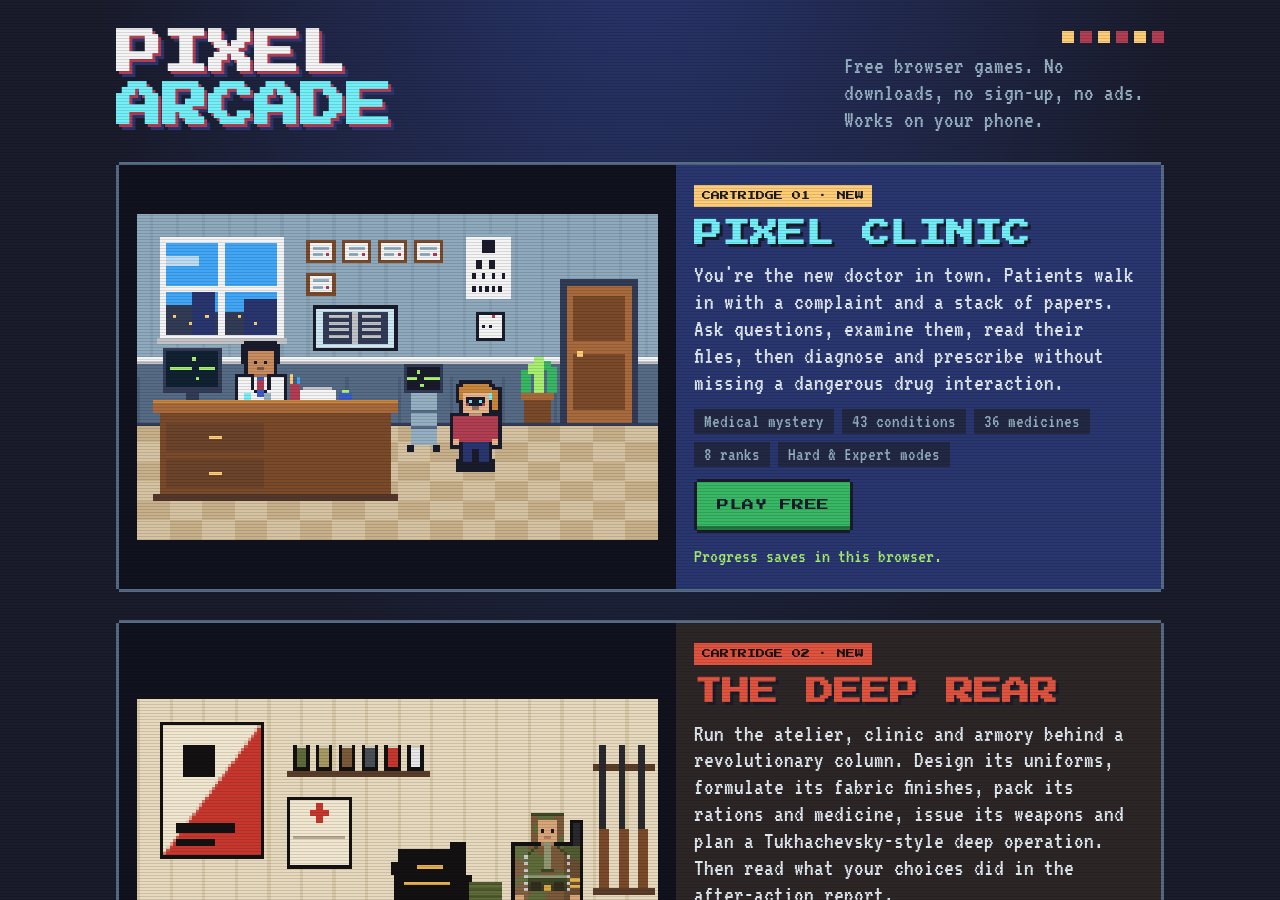
==== commit a9c45a53: "Pixel Clinic: Hard and Expert difficulty - Hard: patients open with a vague line shared by look-alik" ====
--- a/index.html
+++ b/index.html
@@ -594,6 +594,16 @@
 .uw-xc { display: grid; grid-template-columns: auto 1fr; gap: 4px 8px; padding: 8px 0; border-top: 1px dashed var(--uw-line); font-size: 14px; }
 .uw-xc > span { grid-column: 2; color: var(--uw-mute); } .uw-xc.no > span { color: var(--uw-fb); font-weight: 700; }
 
+/* Pixel Clinic difficulty */
+.diffpick .filters { margin: 2px 0 4px; }
+.modal .diffpick { margin-top: 10px; }
+.diffpick .filters button { flex: 1; }
+.barrow { display: flex; align-items: center; gap: 6px; }
+.barrow .bar { flex: 1; }
+.hud .dtag { font-family: var(--font-d); font-size: 8px; line-height: 1; white-space: nowrap; }
+.dtag.d1 { color: var(--warn); }
+.dtag.d2 { color: var(--bad); }
+
 </style>
 </head>
 <body>
@@ -791,6 +801,7 @@
 
 /* ---------- History questions ---------- */
 const QUESTIONS = [
+  { id: 'more',     q: 'Tell me more about it.', when: p => p.diff >= 1 },
   { id: 'onset',    q: 'When did this start?' },
   { id: 'pain',     q: 'Where does it hurt? What is it like?' },
   { id: 'fever',    q: 'Any fever or chills?' },
@@ -808,6 +819,65 @@
   { id: 'preg',     q: 'Any chance you could be pregnant?', when: p => p.sex === 'f' && p.age >= 14 && p.age <= 50 },
   { id: 'social',   q: 'Do you smoke or drink alcohol?', when: p => p.age >= 14 },
 ];
+/* ---------- difficulty ---------- */
+const DIFFS = [
+  { id: 'std',    t: 'Standard', s: 'Patients tell you what is wrong in their first sentence.', promo: 0 },
+  { id: 'hard',   t: 'Hard',     s: 'Patients open with something vague that fits several conditions. A diagnosis with no clue behind it counts as a guess.', promo: 5 },
+  { id: 'expert', t: 'Expert',   s: 'Hard, and patients are vague about some symptoms. Confirm every diagnosis with an exam or test. Near misses earn nothing.', promo: 10 },
+];
+/* vague first lines; every line must be true for every condition that uses its group */
+const VAGUE_OPEN = {
+  nose:    ['My nose has been giving me trouble.', 'It\'s my nose. It won\'t leave me alone.'],
+  throat:  ['My throat\'s been bothering me.', 'Something\'s not right with my throat.'],
+  cough:   ['I can\'t shake this cough.', 'I\'ve been coughing a lot.'],
+  fever:   ['I think I\'ve got a fever.', 'I\'ve been feeling hot and unwell.'],
+  head:    ['I\'ve got a headache I can\'t shift.', 'My head is really bothering me.'],
+  chest:   ['My chest doesn\'t feel right.', 'I\'ve been getting a strange feeling in my chest.'],
+  heart:   ['My heart\'s been doing something odd.', 'I can feel my heartbeat and it\'s scaring me.'],
+  breath:  ['My breathing hasn\'t been right.', 'I keep getting short of breath.'],
+  tired:   ['I\'m worn out and I don\'t know why.', 'I just feel weak and run down.'],
+  foggy:   ['I can\'t think straight.', 'My head feels foggy and I\'m not myself.'],
+  shaky:   ['I\'ve got the shakes and I feel awful.', 'I can\'t stop trembling.'],
+  checkup: ['I\'d just like a check-up.', 'My family told me to get checked out.'],
+  belly:   ['I\'ve got pain in my belly.', 'My tummy hurts.'],
+  stomach: ['My stomach\'s been really bad.', 'My stomach is all over the place.'],
+  back:    ['I\'ve got bad pain in my back.', 'It\'s my back, or my side. It really hurts.'],
+  pee:     ['Something\'s not right when I pee.', 'My waterworks have gone strange.'],
+  skin:    ['I\'ve come out in something on my skin.', 'Something\'s going on with my skin.'],
+  leg:     ['Something\'s wrong with my leg.', 'My leg\'s been bothering me.'],
+  foot:    ['My foot\'s killing me.', 'I can hardly walk on this foot.'],
+  swell:   ['Something\'s swollen up and it\'s worrying me.', 'I\'ve swollen up.'],
+  kid:     ['My little one has been so miserable since last night.', 'My child is unwell and won\'t settle.'],
+  slur:    ['I... feel... strange.', 'Some...thing\'s... wrong... with me.'],
+};
+const VAGUE_OF = {
+  cold: ['nose', 'throat'], flu: ['fever', 'cough', 'head'], strep: ['throat', 'fever'], hayfever: ['nose'], tension: ['head'], sprain: ['foot', 'leg', 'swell'],
+  otitis: ['kid'], uti: ['pee', 'belly'], gastro: ['belly', 'stomach'], gerd: ['chest', 'throat'], asthma: ['breath', 'cough'], bronchitis: ['cough'], hives: ['skin'],
+  htn: ['checkup'], dm2: ['checkup', 'pee', 'tired'], migraine: ['head'], gout: ['foot', 'swell'], lyme: ['skin', 'leg', 'fever', 'tired'],
+  pneumonia: ['cough', 'breath', 'fever', 'chest'], acecough: ['cough'],
+  hypothyroid: ['tired', 'foggy', 'checkup'], anemia: ['tired', 'breath', 'checkup'], depression: ['tired', 'foggy', 'checkup'], pyelo: ['fever', 'back', 'pee', 'stomach'],
+  angina: ['chest'], ulcer: ['belly'], backpain: ['back'], hypo: ['shaky', 'foggy'],
+  mi: ['chest', 'breath'], anaphylaxis: ['breath', 'skin', 'throat', 'swell'], appendicitis: ['belly', 'stomach', 'fever'], afib: ['heart', 'breath'], hf_flare: ['breath', 'swell'], stone: ['back', 'pee'],
+  stroke: ['slur'], dvt: ['leg', 'swell'], meningitis: ['head', 'fever', 'foggy', 'skin'], pe: ['breath', 'chest'],
+  serotonin: ['shaky', 'heart', 'stomach', 'fever'], rhabdo: ['leg', 'pee', 'tired'], overwarf: ['skin', 'nose'], lithtox: ['shaky', 'stomach', 'foggy'], hyperk: ['tired', 'heart', 'leg'],
+};
+/* diagnosed from the story; tests only rule out look-alikes, so Expert patients stay clear about the tell-tale parts */
+const HISTORY_DX = ['tension', 'migraine', 'depression', 'gerd', 'angina', 'backpain'];
+/* Expert: what a vague patient says instead of the real answer */
+const VAGUE_ANS = {
+  more: ['I don\'t know how to explain it. It just feels wrong.', 'It\'s hard to put into words.'],
+  onset: ['I\'m not sure when it started. It\'s all a blur.', 'Hard to say when it began, honestly.'],
+  pain: ['It\'s hard to describe. It just doesn\'t feel right.', 'I can\'t really say what it\'s like.'],
+  fever: ['I don\'t know. I haven\'t checked.', 'Maybe? I didn\'t take my temperature.'],
+  resp: ['I\'m not sure. Maybe a little?'],
+  gi: ['My stomach\'s not quite right, maybe. I don\'t know.'],
+  uro: ['I haven\'t really paid attention, sorry.'],
+  neuro: ['I just feel off. I can\'t describe it.'],
+  skin: ['I\'m not sure. I haven\'t looked properly.'],
+  exposure: ['Maybe? I can\'t remember. Everything\'s a blur.'],
+  better: ['I haven\'t worked that out yet.'],
+  general: ['I\'m just not right. I can\'t put my finger on it.'],
+};
 const QDEF = {
   pain: 'No real pain.', fever: 'No fever.', resp: 'No cough. Breathing is fine.', gi: 'No stomach trouble.',
   uro: 'No, that\'s all normal.', neuro: 'No headache, no dizziness, no weakness.', skin: 'No rash or itching.',
@@ -1448,7 +1518,7 @@
   return wpick(r, pool, w);
 }
 
-function genPatient(lvl, seed, recent = [], forceId) {
+function genPatient(lvl, seed, recent = [], forceId, diff = 0) {
   const r = RNG(seed);
   const d = forceId ? DIS[forceId] : pickDisease(r, lvl, recent);
   let p = null;
@@ -1480,7 +1550,7 @@
         if (m.allergy) cands = cands.filter(c => !MODS[c].allergy || r() < 0.3);
       }
     }
-    p = buildPatient(r, d, lvl, sex, age, mods, seed);
+    p = buildPatient(r, d, lvl, sex, age, mods, seed, diff);
     if (solve(p, lvl)) break;
   }
   return p;
@@ -1492,7 +1562,15 @@
 const PANTS = ['#29366f', '#333c57', '#566c86', '#4a2f22', '#1a1c2c', '#257179'];
 const SOCIAL = ['I don\'t smoke. A drink at the weekend, maybe.', 'Never smoked. I hardly drink.', 'About ten cigarettes a day. I drink socially.', 'I quit smoking years ago. A glass of wine with dinner.'];
 
-function buildPatient(r, d, lvl, sex, age, mods, seed) {
+/* Hard and Expert: open with a line shared by look-alikes, preferring the most crowded group at this rank */
+function vagueOpener(r, d, lvl) {
+  const groups = VAGUE_OF[d.id] || [];
+  if (!groups.length) return null;
+  const w = groups.map(g => DISEASES.filter(x => x.lvl <= lvl && (VAGUE_OF[x.id] || []).includes(g)).length);
+  return pick(r, VAGUE_OPEN[wpick(r, groups, w)]);
+}
+const NEG_ANS = /^(No|Nothing|Not|None|Never)\b/i;
+function buildPatient(r, d, lvl, sex, age, mods, seed, diff = 0) {
   const kid = age < 12;
   const M = mods.map(id => MODS[id]);
   const conds = [...new Set(M.map(m => m.cond).filter(Boolean))];
@@ -1522,11 +1600,12 @@
 
   const cPick = pick(r, d.complaint);
   const cText = Array.isArray(cPick) ? cPick[0] : cPick;
+  const opener = diff >= 1 ? (vagueOpener(r, d, lvl) || cText) : cText;
   const toldRaw = (d.told || []).concat(Array.isArray(cPick) ? cPick[1] : []);
   /* ---- answers ---- */
   const ans = {};
   QUESTIONS.forEach(q => {
-    const tmp = { sex, age };
+    const tmp = { sex, age, diff };
     if (q.when && !q.when(tmp)) return;
     let a;
     if (q.id === 'meds') {
@@ -1542,6 +1621,8 @@
       a = s.length ? s.join(' ') : (conds.length && Object.keys(forgot).length ? 'Nothing serious, I think.' : (kid ? 'No, they\'re usually healthy.' : 'No, I\'m healthy otherwise.'));
     } else if (q.id === 'preg') {
       a = preg ? MODS.preg.pregSay : 'No, definitely not.';
+    } else if (q.id === 'more') {
+      a = cText;
     } else if (q.id === 'social') {
       const e = mods.find(id => MODS[id].socialSay);
       a = e ? MODS[e].socialSay : (d.a.social || pick(r, SOCIAL));
@@ -1625,9 +1706,27 @@
     if (m.socialSay) rev.push('q:social');
     addKey([...new Set(rev)], modLabel(id), id);
   });
-  const told = [...new Set(toldRaw)].filter(q => q in ans);
+  const told = diff >= 1 ? [] : [...new Set(toldRaw)].filter(q => q in ans);
+  /* Expert: the patient is vague about most of what they would normally tell you. Never about a clue
+     that only the story can give, so every case stays solvable; exams and tests carry the rest. */
+  const vague = [];
+  if (diff >= 2 && !d.id.startsWith('stroke')) {
+    /* conditions diagnosed from the story (tests only rule out look-alikes) keep their tell-tale answers clear */
+    const keep = new Set();
+    if (HISTORY_DX.includes(d.id)) keys.filter(k => !k.mod).forEach(k => { if (k.o.every(o => o.startsWith('q:'))) k.o.forEach(o => keep.add(o.slice(2))); });
+    Object.keys(VAGUE_ANS).forEach(q => {
+      if (!(q in ans) || keep.has(q)) return;
+      const real = q === 'more' || (d.a && q in d.a);
+      if (real && NEG_ANS.test(ans[q]) && QDEF[q]) ans[q] = QDEF[q]; /* a plain "no", not a tell-tale one */
+      const positive = real && ans[q] !== QDEF[q];
+      /* unsure about most real symptoms, and about some things that are actually fine */
+      if (r() < (positive ? 0.85 : 0.3)) { ans[q] = pick(r, VAGUE_ANS[q]); vague.push(q); }
+    });
+  }
   const cost = o => { const [k, v] = o.split(':'); return k === 'x' ? TOOL[v].t : (k === 'q' && told.includes(v)) ? 0 : 1; };
-  const par = keys.reduce((s, k) => s + Math.min(...k.o.map(cost)), 0) + 3;
+  let par = keys.reduce((s, k) => s + Math.min(...k.o.map(cost)), 0) + 3;
+  /* Expert insists on a confirming exam or test; allow time for the quickest one */
+  if (diff >= 2) { const xs = keys.filter(k => !k.mod).flatMap(k => k.o.filter(o => o.startsWith('x:'))).map(cost); if (xs.length) par += Math.min(...xs); }
 
   /* ---- looks ---- */
   const elder = age >= 68;
@@ -1639,10 +1738,17 @@
     fx: (d.look || []).slice(),
   };
   if (temp >= 38 && !look.fx.includes('fever')) look.fx.push('fever');
+  /* Hard and Expert: at most one real outward sign, and anxious, unwell people often look tired, pale,
+     sweaty or sore whatever they have, so a sign narrows things down without settling them */
+  if (diff >= 1) {
+    const real = look.fx.length && r() < (diff >= 2 ? 0.35 : 0.6) ? [pick(r, look.fx)] : [];
+    const decoys = ['tired', 'pale', 'sweat', 'pain'].filter(f => !real.includes(f));
+    look.fx = r() < (diff >= 2 ? 0.5 : 0.4) ? real.concat([pick(r, decoys)]) : real;
+  }
 
   return {
     seed, did: d.id, name, sex, age, kid, mods, conds, allergies, meds, planHome, forgot,
-    complaint: cText, told, ans, find, docs, keys, par, look,
+    complaint: opener, told, ans, find, docs, keys, par, look, diff, vague,
   };
 }
 
@@ -1695,8 +1801,17 @@
   const good = [];
   const pen = (sev, msg, pts) => issues.push({ sev, msg, pts: pts ?? SEV_PTS[sev] });
 
-  /* diagnosis */
-  const dxPts = st.dx === d.id ? 35 : (d.related || []).includes(st.dx) ? 15 : 0;
+  /* diagnosis. On Hard a right answer needs at least one of its clues found; on Expert, an exam or test that confirms it */
+  const diff = p.diff || 0;
+  const dn = done(st, p);
+  const dKeys = p.keys.filter(k => !k.mod);
+  let guess = false;
+  if (diff >= 1 && st.dx === d.id && dKeys.length) {
+    const objective = dKeys.filter(k => k.o.some(o => o.startsWith('x:')));
+    guess = diff >= 2 && objective.length ? !objective.some(k => k.o.some(o => o.startsWith('x:') && dn.includes(o))) : !dKeys.some(k => k.o.some(o => dn.includes(o)));
+  }
+  const close = (d.related || []).includes(st.dx);
+  const dxPts = st.dx === d.id ? (guess ? 10 : 35) : close ? (diff >= 2 ? 0 : 15) : 0;
 
   /* treatment requirements */
   const slots = d.rx || [];
@@ -1748,7 +1863,6 @@
   });
 
   /* investigation */
-  const dn = done(st, p);
   const found = p.keys.filter(k => k.o.some(o => dn.includes(o)));
   const missed = p.keys.filter(k => !k.o.some(o => dn.includes(o))).map(k => ({ why: k.why, how: k.o.map(actionLabel) }));
   const thorPts = p.keys.length ? Math.round(15 * found.length / p.keys.length) : 15;
@@ -1761,14 +1875,14 @@
   const bonus = good.reduce((s, g) => s + g.pts, 0);
   const raw = dxPts + txPts + thorPts + effPts - penalty + bonus;
   const score = Math.max(0, Math.min(100, raw));
-  return { score, letter: letterOf(score), dxPts, txPts, thorPts, effPts, txNotes, issues, good, missed, over, par: p.par, time: st.time, correct: d, chosen: st.dx };
+  return { score, letter: letterOf(score), guess, diff, dxPts, txPts, thorPts, effPts, txNotes, issues, good, missed, over, par: p.par, time: st.time, correct: d, chosen: st.dx };
 }
 function letterOf(s) { return s >= 95 ? 'S' : s >= 85 ? 'A' : s >= 70 ? 'B' : s >= 55 ? 'C' : s >= 40 ? 'D' : 'F'; }
 function nameOf(id) { if (id === 'rest') return 'Rest & home care'; return DRUGS[id] ? DRUGS[id].n : (DIS[id] ? DIS[id].n : id); }
 
 /* ---------- progression ---------- */
 function newSave() {
-  return { v: 1, lvl: 1, atRank: [], total: 0, day: 1, dayDone: 0, dayLen: 0, clock: 0, dayScores: [], best: 0, majors: 0, history: [], recent: [], cur: null, seen: {}, muted: false, started: false };
+  return { v: 1, diff: 0, lvl: 1, atRank: [], total: 0, day: 1, dayDone: 0, dayLen: 0, clock: 0, dayScores: [], best: 0, majors: 0, history: [], recent: [], cur: null, seen: {}, muted: false, started: false };
 }
 function rankProgress(s) {
   const R = RANKS[s.lvl - 1];
@@ -1778,12 +1892,13 @@
 }
 function avg(a) { return a.length ? Math.round(a.reduce((x, y) => x + y, 0) / a.length) : 0; }
 function recordResult(s, p, res) {
-  s.total++; s.atRank.push(res.score); s.dayDone++; s.dayScores.push(res.score);
+  const bonus = (DIFFS[p.diff || 0] || DIFFS[0]).promo;
+  s.total++; s.atRank.push(Math.min(100, res.score + bonus)); s.dayDone++; s.dayScores.push(res.score);
   s.best = Math.max(s.best, res.score);
   s.majors += res.issues.filter(i => i.sev === 'major').length;
   s.seen[p.did] = (s.seen[p.did] || 0) + 1;
   s.recent.unshift(p.did); s.recent = s.recent.slice(0, 6);
-  s.history.unshift({ d: p.did, s: res.score, g: res.letter, day: s.day }); s.history = s.history.slice(0, 40);
+  s.history.unshift({ d: p.did, s: res.score, g: res.letter, day: s.day, df: p.diff || 0 }); s.history = s.history.slice(0, 40);
   const R = RANKS[s.lvl - 1];
   if (R.need && s.atRank.length >= R.need && avg(s.atRank.slice(-R.need)) >= R.avg) {
     s.lvl++; s.atRank = []; return s.lvl;
@@ -3516,7 +3631,7 @@
         <span class="tag">CARTRIDGE 01 · NEW</span>
         <h2 id="g1">PIXEL CLINIC</h2>
         <p>You're the new doctor in town. Patients walk in with a complaint and a stack of papers. Ask questions, examine them, read their files, then diagnose and prescribe without missing a dangerous drug interaction.</p>
-        <ul class="chips"><li>Medical mystery</li><li>43 conditions</li><li>36 medicines</li><li>8 ranks</li></ul>
+        <ul class="chips"><li>Medical mystery</li><li>43 conditions</li><li>36 medicines</li><li>8 ranks</li><li>Hard &amp; Expert modes</li></ul>
         <div><a class="btn primary big" href="#pixel-clinic">${S.total ? 'CONTINUE' : 'PLAY FREE'}</a></div>
         <p class="save-note">${esc(prog)}</p>
       </div>
@@ -3579,8 +3694,9 @@
 function renderHud() {
   const R = RANKS[S.lvl - 1], pr = rankProgress(S);
   const pct = pr.max ? 100 : Math.round(100 * pr.n / pr.need);
+  const dfl = (P ? P.diff : S.diff) || 0;
   $('#hud-rank').innerHTML = `<b>LV${S.lvl} ${esc(R.t.toUpperCase())}</b>
-    <div class="bar" title="Promotion progress"><i style="width:${pct}%"></i></div>`;
+    <div class="barrow"><div class="bar" title="Promotion progress"><i style="width:${pct}%"></i></div>${dfl ? `<span class="dtag d${dfl}">${esc(DIFFS[dfl].t.toUpperCase())}</span>` : ''}</div>`;
   const clock = 480 + S.clock + (CS ? CS.time : 0);
   $('#hud-meta').innerHTML = `<b>${fmtClock(clock)}</b>DAY ${S.day} · ${Math.min(S.dayDone + (P ? 1 : 0), dayLen())}/${dayLen()}`;
   $('#mute').textContent = S.muted ? '×' : '♪';
@@ -3644,7 +3760,8 @@
     const d = CS.asked.includes(q.id), t = (P.told || []).includes(q.id);
     return `<button class="q ${d || t ? 'done' : ''}" data-act="ask" data-id="${q.id}"><span>${esc(q.q)}</span><span class="cost">${d ? 'ASKED' : t ? 'ALREADY SAID' : '1 min'}</span></button>`;
   }).join('')}</div>
-  ${(P.told || []).length ? '<p class="hint">ALREADY SAID means the patient covered it in their complaint. It counts as asked, and tapping it for details is free.</p>' : ''}`;
+  ${(P.told || []).length ? '<p class="hint">ALREADY SAID means the patient covered it in their complaint. It counts as asked, and tapping it for details is free.</p>' : ''}
+  ${(P.diff || 0) >= 2 ? '<p class="hint">EXPERT: patients are vague about a lot. Exams and tests don\'t lie, and a diagnosis only counts once one of them backs it up.</p>' : (P.diff || 0) === 1 ? '<p class="hint">HARD: the first line only tells you roughly where the trouble is. Find at least one clue before you sign, or the diagnosis counts as a guess.</p>' : ''}`;
 }
 function filesHTML() {
   return `<h3><span>PAPERS THE PATIENT BROUGHT</span><span>1 min each</span></h3>
@@ -3710,6 +3827,13 @@
   <div class="sign"><button class="btn primary big block" data-act="sign" ${CS.dx ? '' : 'disabled'}>SIGN &amp; FINISH VISIT</button></div>`;
 }
 
+/* ---------- difficulty picker (clinic screen and visit report) ---------- */
+function diffPickHTML(label) {
+  const cur = S.diff || 0, D = DIFFS[cur];
+  return `<div class="card diffpick"><span class="k">${label}</span>
+    <div class="filters" role="radiogroup" aria-label="Difficulty">${DIFFS.map((x, i) => `<button role="radio" aria-checked="${cur === i}" aria-pressed="${cur === i}" data-act="diff" data-id="${i}">${esc(x.t.toUpperCase())}</button>`).join('')}</div>
+    <span class="hint diffhint" style="margin:0">${esc(D.s)}${D.promo ? ` Scores count +${D.promo} toward promotion.` : ''}</span></div>`;
+}
 /* ---------- menu (no patient in the room) ---------- */
 function menuHTML() {
   const R = RANKS[S.lvl - 1], pr = rankProgress(S);
@@ -3719,6 +3843,7 @@
     <h2 class="gt">PIXEL CLINIC</h2>
     <p class="sub">${esc(R.t)} · Day ${S.day} · ${Math.max(0, left)} waiting</p>
     <button class="btn primary big block" data-act="start">${label}</button>
+    ${diffPickHTML('DIFFICULTY')}
     <div class="card">
       <span class="k">PROMOTION TRACK</span>
       ${pr.max ? '<span>Top rank reached. You are a Medical Legend!</span>' : `
@@ -3744,7 +3869,7 @@
 }
 function nextPatient() {
   const seed = (Date.now() ^ Math.floor(Math.random() * 1e9)) >>> 0;
-  P = genPatient(S.lvl, seed, S.recent);
+  P = genPatient(S.lvl, seed, S.recent, undefined, S.diff || 0);
   CS = newCaseState();
   UI.tab = 'talk'; UI.filter = 'All';
   UI.anim = { phase: 'in', t0: performance.now() };
@@ -3852,7 +3977,7 @@
   const d = r.correct;
   const right = r.chosen === d.id, close = !right && (d.related || []).includes(r.chosen);
   const part = (label, pts, max, items) => `<div class="part"><div class="ph2"><span>${label}</span><b>${pts}/${max}</b></div><div class="pbar"><i style="width:${Math.round(100 * pts / max)}%"></i></div><ul>${items}</ul></div>`;
-  const dxItems = right ? `<li class="ok">${esc(d.n)}</li>` : `<li class="no">You said: ${esc(nameOf(r.chosen))}</li><li class="info">Actually: ${esc(d.n)}${close ? ' (close!)' : ''}</li>`;
+  const dxItems = right ? `<li class="ok">${esc(d.n)}</li>${r.guess ? `<li class="no">${r.diff >= 2 ? 'Unconfirmed: no exam or test backed it up' : 'A guess: you found no clue that points to it'}, so it counts for ${r.dxPts}/35.</li>` : ''}` : `<li class="no">You said: ${esc(nameOf(r.chosen))}</li><li class="info">Actually: ${esc(d.n)}${close ? (r.diff >= 2 ? ' (close, but Expert gives nothing for near misses)' : ' (close!)') : ''}</li>`;
   const txItems = r.txNotes.map(n => `<li class="${n.ok ? 'ok' : 'no'}">${esc(n.t)}</li>`).join('') || '<li class="ok">Nothing required</li>';
   const thItems = r.missed.length ? r.missed.map(m => `<li class="no">${m.why ? `Missed: ${esc(m.why)}. ` : 'Missed a key clue. '}${esc(m.how.slice(0, 2).join(' or '))}</li>`).join('') : '<li class="ok">You found every key clue</li>';
   const efItems = `<li class="info">${r.time} min used · target about ${r.par} min</li>`;
@@ -3870,7 +3995,8 @@
     ${r.issues.length ? `<h2 style="font-size:10px;color:var(--bad)">MISTAKES</h2>${r.issues.map(i => `<div class="issue ${i.sev}"><b>${i.sev.toUpperCase()}</b><span>${esc(i.msg)}</span><em>−${i.pts}</em></div>`).join('')}` : ''}
     ${r.good.length ? r.good.map(g => `<div class="goodl">${esc(g.msg)}${g.pts ? ` <b style="color:var(--good);font-weight:normal">+${g.pts}</b>` : ''}</div>`).join('') : ''}
     <div class="teach"><b>DOCTOR'S NOTE</b>${esc(d.teach)}</div>
-    ${leveled ? '' : pr.max ? '' : `<div class="card" style="margin-top:10px"><span class="k">PROMOTION TRACK</span><div class="meter"><i style="width:${Math.min(100, pr.avg)}%"></i><b style="left:${pr.target}%"></b></div><span class="hint" style="margin:0">${pr.n}/${pr.need} patients · average ${pr.avg} (need ${pr.target})</span></div>`}
+    ${leveled ? '' : pr.max ? '' : `<div class="card" style="margin-top:10px"><span class="k">PROMOTION TRACK</span><div class="meter"><i style="width:${Math.min(100, pr.avg)}%"></i><b style="left:${pr.target}%"></b></div><span class="hint" style="margin:0">${pr.n}/${pr.need} patients · average ${pr.avg} (need ${pr.target})${(p.diff || 0) ? ` · ${esc(DIFFS[p.diff].t)} adds +${DIFFS[p.diff].promo}` : ''}</span></div>`}
+    ${diffPickHTML('NEXT PATIENT')}
     <div class="row"><button class="btn primary big" data-act="afterReport">${leveled ? 'CONTINUE ★' : dayOver ? 'END OF DAY' : 'NEXT PATIENT'}</button></div>`);
 }
 function gradeLine(l) { return { S: 'Flawless! Textbook medicine.', A: 'Excellent care.', B: 'Good job, a few slips.', C: 'Patient survived. Review the notes.', D: 'Risky visit. Learn from the mistakes.', F: 'That went badly. Check every mistake below.' }[l]; }
@@ -3912,7 +4038,8 @@
       <div>${iconImg('doc', '#a7f070')}<span>NOTES<small>Everything you've found, in one place.</small></span></div>
       <div>${iconImg('pill', '#a7f070')}<span>TREAT<small>Pick a diagnosis, prescribe, give advice, stop risky meds or refer to hospital. Then sign.</small></span></div>
     </div>
-    <p style="margin-top:12px">You're graded on diagnosis, treatment, finding the key clues and speed. <b style="color:var(--bad);font-weight:normal">Allergies, dangerous interactions and wrong-patient drugs cost big points.</b> Treat enough patients with a good average to get promoted.</p>
+    <p style="margin-top:12px">Too easy? Pick <b>Hard</b> or <b>Expert</b> on the clinic screen. Patients stop handing you the answer in their first sentence, and a diagnosis needs evidence behind it.</p>
+    <p>You're graded on diagnosis, treatment, finding the key clues and speed. <b style="color:var(--bad);font-weight:normal">Allergies, dangerous interactions and wrong-patient drugs cost big points.</b> Treat enough patients with a good average to get promoted.</p>
     <div class="row"><button class="btn primary big" data-act="${first ? 'firstgo' : 'close'}">${first ? 'OPEN THE CLINIC' : 'GOT IT'}</button></div>`);
 }
 function career() {
@@ -4012,6 +4139,11 @@
     case 'nextday': closeModal(); S.day++; S.dayDone = 0; S.dayScores = []; S.clock = 0; S.dayLen = PATIENTS_PER_DAY(S.lvl); persist(); nextPatient(); break;
     case 'tomenu': closeModal(); S.day++; S.dayDone = 0; S.dayScores = []; S.clock = 0; S.dayLen = PATIENTS_PER_DAY(S.lvl); persist(); sayIdle(); renderAll(); break;
     case 'start': startOrNext(); break;
+    case 'diff': {
+      S.diff = Math.max(0, Math.min(DIFFS.length - 1, +id || 0)); SFX.tap(); persist();
+      document.querySelectorAll('.diffpick').forEach(el => { const k = el.querySelector('.k').textContent; el.outerHTML = diffPickHTML(k); });
+      renderHud(); break;
+    }
     case 'firstgo': closeModal(); nextPatient(); break;
     case 'career': career(); break;
     case 'handbook': handbook(); break;
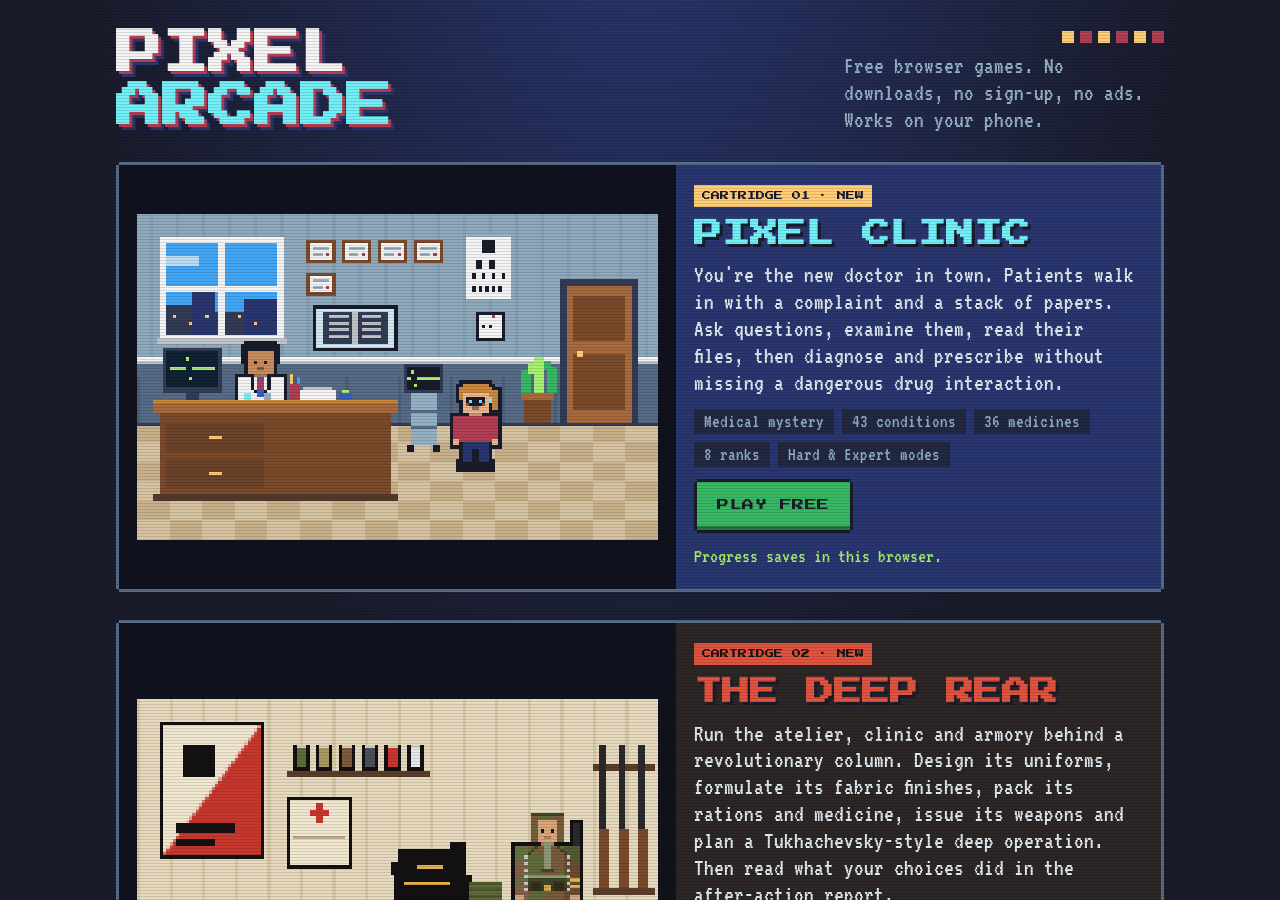
==== commit 94c5f697: "Replace UNWRITTEN with TURNOVER, an enzyme lab - Retire UNWRITTEN (archived in the build source) - N" ====
--- a/index.html
+++ b/index.html
@@ -4,7 +4,7 @@
 <meta charset="utf-8">
 <meta name="viewport" content="width=device-width, initial-scale=1">
 <title>Pixel Arcade</title>
-<meta name="description" content="Free browser games: Pixel Clinic, The Deep Rear and Unwritten.">
+<meta name="description" content="Free browser games: Pixel Clinic, The Deep Rear and Turnover.">
 <meta name="theme-color" content="#1a1c2c">
 <meta name="apple-mobile-web-app-capable" content="yes">
 <meta name="mobile-web-app-capable" content="yes">
@@ -15,7 +15,7 @@
 <link rel="icon" type="image/png" href="favicon.png">
 <link rel="preconnect" href="https://fonts.googleapis.com">
 <link rel="preconnect" href="https://fonts.gstatic.com" crossorigin>
-<link href="https://fonts.googleapis.com/css2?family=DM+Serif+Display:ital@0;1&family=Nunito+Sans:ital,wght@0,400;0,700;0,800;1,400&family=Press+Start+2P&family=VT323&display=swap" rel="stylesheet">
+<link href="https://fonts.googleapis.com/css2?family=Caveat:wght@600;700&family=Nunito+Sans:ital,wght@0,400;0,700;0,800;1,400&family=Press+Start+2P&family=VT323&display=swap" rel="stylesheet">
 <style>
 :root {
   /* Pixel Arcade: one dark arcade world, Sweetie-16 palette, pixel display face + terminal body face */
@@ -480,119 +480,110 @@
 .dr-secnote { margin: -4px 0 10px; color: var(--mute); font-size: 18px; line-height: 1.15; }
 .dr-end > .stats, .dr-end > .dr-sec, .dr-title > .dr-sec { justify-self: stretch; }
 
-/* ===================== UNWRITTEN: cut paper ===================== */
-.uw, .uw-sheet { --uw-paper: #f4ecdc; --uw-card: #fffaf0; --uw-ink: #1f2a44; --uw-mute: #5d6478; --uw-fb: #c8553d; --uw-pm: #2a7f7a; --uw-gold: #e3a43b; --uw-rose: #e58f7a; --uw-sage: #8fae8b; --uw-line: #e2d6bd; --uw-sh: rgba(31,42,68,.16);
-  --uw-head: 'DM Serif Display', Georgia, 'Times New Roman', serif; --uw-body: 'Nunito Sans', 'Segoe UI', system-ui, -apple-system, sans-serif;
-  font-family: var(--uw-body); font-size: 16px; line-height: 1.45; color: var(--uw-ink); -webkit-font-smoothing: antialiased; }
-.uw { height: 100%; display: flex; flex-direction: column; max-width: 860px; margin: 0 auto; background: var(--uw-paper); }
-.uw-on { background: #e9dfc8; }
-.uw canvas, .uw-sheet canvas { image-rendering: auto; }
-.uw .btn, .uw-sheet .btn { font-family: var(--uw-body); font-size: 15px; font-weight: 800; letter-spacing: .01em; text-transform: none; padding: 10px 16px; border-radius: 999px; background: var(--uw-card); color: var(--uw-ink); border: 2px solid var(--uw-ink); box-shadow: 3px 3px 0 var(--uw-sh); text-decoration: none; display: inline-flex; align-items: center; justify-content: center; gap: 6px; }
-.uw .btn.primary, .uw-sheet .btn.primary { background: var(--uw-ink); color: var(--uw-paper); }
-.uw .btn.danger, .uw-sheet .btn.danger { border-color: var(--uw-fb); color: var(--uw-fb); }
-.uw .btn.big { font-size: 17px; padding: 13px 22px; }
-.uw .btn.block { display: flex; width: 100%; margin-top: 12px; }
-.uw .btn:disabled, .uw-sheet .btn:disabled { opacity: .4; box-shadow: none; }
-.uw .btn:active, .uw-sheet .btn:active { transform: translate(2px, 2px); box-shadow: 1px 1px 0 var(--uw-sh); }
-.uw .btn.fb { background: var(--uw-fb); border-color: var(--uw-fb); color: #fff; } .uw .btn.pm { background: var(--uw-pm); border-color: var(--uw-pm); color: #fff; }
-.uw-sheet { background: var(--uw-paper) !important; box-shadow: 0 -3px 0 var(--uw-ink) !important; border-radius: 16px 16px 0 0; }
-@media (min-width: 700px) { .uw-sheet { border-radius: 16px; box-shadow: 6px 6px 0 var(--uw-sh) !important; border: 2px solid var(--uw-ink); } }
-.uw-sheet h2 { font-family: var(--uw-head); font-weight: 400; font-size: 26px; color: var(--uw-ink); line-height: 1.15; margin: 4px 0 10px; }
-.uw b, .uw-sheet b { font-weight: 800; }
-.uw-main { flex: 1; min-height: 0; overflow-y: auto; overflow-x: hidden; padding: 14px 14px 40px; }
-.uw-center { display: grid; place-items: start center; }
-.uw-title { display: grid; gap: 12px; justify-items: center; text-align: center; max-width: 560px; width: 100%; }
-.uw-titlecv { width: 100%; height: clamp(180px, 50vw, 280px); border-radius: 16px; border: 2px solid var(--uw-ink); box-shadow: 5px 5px 0 var(--uw-sh); }
-.uw-logo { font-family: var(--uw-head); font-weight: 400; font-size: clamp(44px, 13vw, 72px); margin: 4px 0 0; line-height: 1; letter-spacing: -.01em; }
-.uw-logo.sm { font-size: clamp(38px, 10vw, 56px); }
-.uw-kicker { font-size: 12px; font-weight: 800; letter-spacing: .16em; text-transform: uppercase; color: var(--uw-fb); margin: 0; }
-.uw-title > p { margin: 0; }
-.uw-menu { display: grid; gap: 9px; width: min(100%, 340px); margin-top: 6px; }
-.uw-hud { flex: none; display: flex; align-items: center; gap: 6px; padding: 9px 12px; flex-wrap: wrap; border-bottom: 2px solid var(--uw-ink); background: var(--uw-paper); }
-.uw-hud .ib { width: 34px; height: 34px; display: grid; place-items: center; border: 2px solid var(--uw-ink); border-radius: 50%; color: var(--uw-ink); text-decoration: none; flex: none; font-size: 14px; }
-.uw-brand { font-family: var(--uw-head); font-size: 23px; margin-right: auto; color: var(--uw-ink); }
-.uw-pill { font-size: 13px; padding: 3px 10px; border-radius: 999px; background: var(--uw-card); border: 1.5px solid var(--uw-line); white-space: nowrap; display: inline-flex; gap: 6px; align-items: center; }
-.uw-pill.low { border-color: var(--uw-fb); color: var(--uw-fb); }
-.uw-days { display: inline-flex; gap: 3px; } .uw-days i { width: 8px; height: 8px; border-radius: 50%; border: 1.5px solid var(--uw-ink); } .uw-days i.on { background: var(--uw-gold); }
-.uw-tabs { flex: none; display: grid; grid-template-columns: repeat(4, 1fr); gap: 6px; padding: 10px 12px 0; }
-.uw-tabs button { font-weight: 800; font-size: 14px; padding: 9px 4px; border-radius: 12px 12px 0 0; background: var(--uw-line); color: var(--uw-mute); }
-.uw-tabs button[aria-selected="true"] { background: var(--uw-ink); color: var(--uw-paper); }
-.uw-card { background: var(--uw-card); border: 2px solid var(--uw-ink); border-radius: 16px; padding: 14px; margin-bottom: 14px; box-shadow: 4px 4px 0 var(--uw-sh); }
-.uw-card.result { border-color: var(--uw-gold); }
-.uw-h2 { font-family: var(--uw-head); font-weight: 400; font-size: 23px; margin: 0 0 8px; line-height: 1.15; }
-.uw-p { margin: 4px 0 12px; }
-.uw-small { font-size: 13.5px; color: var(--uw-mute); margin: 6px 0; }
-.uw-big { font-size: 19px; margin: 0; }
-.uw-story { font-family: var(--uw-head); font-size: 19px; line-height: 1.35; margin: 0 0 4px; }
-.uw-link { font-size: 13px; font-weight: 800; color: var(--uw-pm); text-decoration: underline; text-underline-offset: 3px; padding: 4px 0; }
-.uw-rows { display: grid; gap: 8px; margin-top: 10px; }
-.uw-row { display: grid; gap: 4px; }
-.uw-row > span { font-size: 12px; font-weight: 800; letter-spacing: .08em; text-transform: uppercase; color: var(--uw-mute); }
-.uw-seg { display: flex; flex-wrap: wrap; gap: 5px; }
-.uw-seg button { font-size: 14px; font-weight: 700; padding: 7px 12px; border-radius: 999px; border: 1.5px solid var(--uw-line); background: #fff; color: var(--uw-ink); }
-.uw-seg button[aria-pressed="true"] { background: var(--uw-gold); border-color: var(--uw-ink); box-shadow: 2px 2px 0 var(--uw-sh); }
-.uw-seg button:disabled { opacity: .35; }
-.uw-step { display: inline-flex; align-items: center; gap: 12px; }
-.uw-step button { width: 38px; height: 38px; border-radius: 50%; border: 2px solid var(--uw-ink); background: #fff; font-size: 20px; font-weight: 800; }
-.uw-step button:disabled { opacity: .3; }
-.uw-step b { font-family: var(--uw-head); font-weight: 400; font-size: 26px; min-width: 22px; text-align: center; }
-.uw-jury { width: 100%; max-width: 360px; display: block; margin: 4px auto 6px; }
-.uw-jury .jr { animation: uwpop .32s cubic-bezier(.2, 1.6, .5, 1) both; } .uw-jury .fb { fill: var(--uw-fb); } .uw-jury .pm { fill: var(--uw-pm); }
-@keyframes uwpop { from { transform-box: fill-box; transform-origin: center bottom; opacity: 0; } }
-.uw-verdict { font-size: 17px; margin: 4px 0; } .uw .fb, .uw-sheet .fb { color: var(--uw-fb); } .uw .pm, .uw-sheet .pm { color: var(--uw-pm); }
-.uw .btn.fb, .uw .btn.pm { color: #fff; }
-.uw-book { display: grid; gap: 8px; }
-.uw-entry { background: var(--uw-card); border: 2px solid var(--uw-line); border-radius: 14px; padding: 10px 12px; cursor: pointer; }
-.uw-entry.sel { border-color: var(--uw-ink); box-shadow: 3px 3px 0 var(--uw-sh); background: #fff6df; }
-.uw-entry.used { opacity: .55; }
-.uw-entry.rb-ready { border-color: var(--uw-fb); background: #fff2ea; }
-.uw-entry.rb-agree, .uw-entry.rb-used, .uw-entry.rb-weak { opacity: .62; cursor: default; }
-.uw-entry .rb-note { margin: 6px 0 0; }
-.uw-entry.rb-ready .rb-note { color: var(--uw-fb); font-weight: 700; }
-.uw-entry header { display: flex; justify-content: space-between; gap: 8px; font-size: 14px; } .uw-entry header span { color: var(--uw-mute); }
-.uw-tags { display: flex; flex-wrap: wrap; gap: 4px; margin: 6px 0; } .uw-tags i { font-style: normal; font-size: 12.5px; padding: 2px 8px; border-radius: 999px; background: var(--uw-paper); border: 1px solid var(--uw-line); }
-.uw-entryfoot { display: flex; flex-wrap: wrap; align-items: center; gap: 6px 10px; font-size: 13.5px; }
-.uw-entryfoot em { font-style: normal; font-weight: 800; } .uw-entryfoot em.ok { color: var(--uw-pm); } .uw-entryfoot em.no { color: var(--uw-fb); }
-.uw-entryfoot .uw-link { margin-left: auto; } .uw-entryfoot .btn { margin-left: auto; padding: 6px 12px; font-size: 13px; }
-.uw-bar { display: inline-block; width: 90px; height: 10px; border-radius: 999px; background: var(--uw-pm); overflow: hidden; border: 1.5px solid var(--uw-ink); }
-.uw-bar i { display: block; height: 100%; background: var(--uw-fb); }
-.uw-pair { display: grid; gap: 6px; margin: 8px 0; } .uw-pair > div { display: flex; align-items: center; gap: 10px; font-size: 14px; }
-.uw-clause { background: var(--uw-card); border: 2px solid var(--uw-ink); border-radius: 14px; padding: 12px; margin-bottom: 10px; box-shadow: 3px 3px 0 var(--uw-sh); }
-.uw-clause.open { border-style: dashed; }
-.uw-clause.settled { border-color: var(--uw-line); box-shadow: none; background: transparent; }
-.uw-clause h3 { font-family: var(--uw-head); font-weight: 400; font-size: 20px; margin: 0 0 2px; display: flex; gap: 8px; align-items: baseline; }
-.uw-clause h3 em { font-family: var(--uw-body); font-style: normal; font-size: 12px; font-weight: 800; color: var(--uw-fb); text-transform: uppercase; letter-spacing: .08em; }
-.uw-clause p { margin: 0 0 8px; }
-.uw-tbl { width: 100%; border-collapse: collapse; font-size: 14.5px; margin: 6px 0; }
-.uw-tbl th { text-align: left; font-size: 12px; text-transform: uppercase; letter-spacing: .08em; color: var(--uw-mute); border-bottom: 2px solid var(--uw-ink); padding: 5px 6px; }
-.uw-tbl td { padding: 6px; border-bottom: 1px solid var(--uw-line); vertical-align: top; }
-.uw-tbl tr.me td { font-weight: 800; } .uw-tbl tr.ok td:last-child { color: var(--uw-pm); } .uw-tbl tr.no td:last-child { color: var(--uw-fb); font-weight: 800; } .uw-tbl tr.dim td { color: var(--uw-mute); }
-.uw-tbl small { color: var(--uw-mute); }
-.uw-rcode { list-style: none; padding: 0; margin: 6px 0 10px; display: grid; gap: 3px; font-size: 14px; }
-.uw-rcode li { display: flex; justify-content: space-between; gap: 10px; border-bottom: 1px dashed var(--uw-line); padding: 3px 0; } .uw-rcode li span { color: var(--uw-mute); } .uw-rcode li b { text-align: right; }
-.uw-rule { display: grid; grid-template-columns: 1fr 1fr; gap: 10px; margin-top: 12px; }
-.uw-reveal { border-radius: 12px; padding: 10px 12px; margin-top: 10px; border: 2px solid var(--uw-pm); background: #eef6f4; } .uw-reveal.no { border-color: var(--uw-fb); background: #fbeeea; } .uw-reveal p { margin: 0 0 6px; }
-.uw-close { display: flex; justify-content: center; margin: 18px 0 6px; }
-.uw-end { max-width: 680px; margin: 0 auto; display: grid; gap: 10px; }
-.uw-end > p { margin: 0; }
-.uw-note { border-left: 4px solid var(--uw-gold); padding: 6px 12px; background: var(--uw-paper); margin: 6px 0; }
-.uw-list { display: grid; gap: 8px; margin: 8px 0; }
-.uw-item { display: flex; gap: 10px; align-items: center; justify-content: space-between; padding: 10px 12px; border: 2px solid var(--uw-line); border-radius: 14px; background: var(--uw-card); }
-.uw-item > div { display: grid; } .uw-item small { color: var(--uw-mute); font-size: 13.5px; } .uw-item.locked { opacity: .55; }
-.uw-tag { font-size: 12px; font-weight: 800; padding: 3px 10px; border-radius: 999px; border: 1.5px solid var(--uw-pm); color: var(--uw-pm); white-space: nowrap; }
-.uw-on .toast { font-family: 'Nunito Sans', system-ui, sans-serif; font-size: 15px; font-weight: 700; background: #1f2a44; color: #f4ecdc; border-radius: 999px; box-shadow: 3px 3px 0 rgba(31,42,68,.2); }
-.uw-feature { background: #f4ecdc; }
-.uw-feature .thumb { background: #e9dfc8; }
-.uw-feature .thumb canvas { image-rendering: auto; aspect-ratio: 16 / 10; border-radius: 10px; }
-.uw-feature h2 { color: #c8553d; text-shadow: none; }
-.uw-feature p { color: #1f2a44; }
-.uw-feature .tag { background: #1f2a44; color: #f4ecdc; }
-.uw-feature .chips li { background: #fffaf0; color: #1f2a44; }
-.uw-feature .save-note { color: #5d6478 !important; }
-
-.uw-exam { margin-top: 12px; } .uw-exam summary { cursor: pointer; font-weight: 800; padding: 6px 0; }
-.uw-xc { display: grid; grid-template-columns: auto 1fr; gap: 4px 8px; padding: 8px 0; border-top: 1px dashed var(--uw-line); font-size: 14px; }
-.uw-xc > span { grid-column: 2; color: var(--uw-mute); } .uw-xc.no > span { color: var(--uw-fb); font-weight: 700; }
+/* ===================== TURNOVER: lab notebook ===================== */
+.tn, .tn-sheet { --tn-paper: #fbf7ec; --tn-card: #fffdf6; --tn-ink: #1c2b4a; --tn-mute: #5b6680; --tn-red: #c8402f; --tn-green: #2b7a5f; --tn-hi: #ffe27a; --tn-line: #ddd3bd; --tn-blue: #1f4e8c; --tn-sh: rgba(28,43,74,.14);
+  --tn-hand: 'Caveat', 'Segoe Print', 'Comic Sans MS', cursive; --tn-body: 'Nunito Sans', 'Segoe UI', system-ui, -apple-system, sans-serif;
+  font-family: var(--tn-body); font-size: 16px; line-height: 1.45; color: var(--tn-ink); -webkit-font-smoothing: antialiased; }
+.tn { height: 100%; display: flex; flex-direction: column; max-width: 820px; margin: 0 auto; background-color: var(--tn-paper);
+  background-image: linear-gradient(rgba(70,110,170,.09) 1px, transparent 1px), linear-gradient(90deg, rgba(70,110,170,.09) 1px, transparent 1px); background-size: 18px 18px; }
+.tn-on { background: #e9e3d3; }
+.tn canvas, .tn-sheet canvas { image-rendering: auto; }
+.tn .btn, .tn-sheet .btn { font-family: var(--tn-body); font-size: 15px; font-weight: 800; letter-spacing: .01em; text-transform: none; padding: 10px 14px; border-radius: 10px; background: var(--tn-card); color: var(--tn-ink); border: 2px solid var(--tn-ink); box-shadow: 2px 2px 0 var(--tn-sh); text-decoration: none; display: inline-flex; align-items: center; justify-content: center; gap: 6px; min-height: 44px; }
+.tn .btn.primary, .tn-sheet .btn.primary { background: var(--tn-ink); color: var(--tn-paper); }
+.tn .btn.danger, .tn-sheet .btn.danger { border-color: var(--tn-red); color: var(--tn-red); }
+.tn .btn.block { display: flex; width: 100%; margin-top: 12px; }
+.tn .btn:disabled, .tn-sheet .btn:disabled { opacity: .38; box-shadow: none; }
+.tn .btn:active, .tn-sheet .btn:active { transform: translate(1px, 1px); box-shadow: 1px 1px 0 var(--tn-sh); }
+.tn-sheet { background: var(--tn-paper) !important; box-shadow: 0 -3px 0 var(--tn-ink) !important; border-radius: 14px 14px 0 0; }
+@media (min-width: 700px) { .tn-sheet { border-radius: 14px; box-shadow: 5px 5px 0 var(--tn-sh) !important; border: 2px solid var(--tn-ink); } }
+.tn-sheet h2 { font-family: var(--tn-hand); font-weight: 700; font-size: 32px; color: var(--tn-ink); line-height: 1.05; margin: 2px 0 10px; }
+.tn-sheet p { margin: 0 0 10px; } .tn-sheet .tn-row { margin-top: 12px; }
+.tn-main { flex: 1; overflow-y: auto; padding: 10px 12px 28px; -webkit-overflow-scrolling: touch; }
+.tn h1 { font-family: var(--tn-hand); font-weight: 700; font-size: 54px; line-height: .95; margin: 8px 0 6px; letter-spacing: .02em; }
+.tn h3 { font-family: var(--tn-hand); font-weight: 700; font-size: 26px; line-height: 1.05; margin: 0 0 6px; }
+.tn-lede { font-size: 17px; margin: 0 0 14px; }
+.tn-small { font-size: 14px; color: var(--tn-mute); margin: 4px 0; }
+.tn-back { display: inline-block; color: var(--tn-ink); font-weight: 800; text-decoration: none; padding: 6px 0; }
+.tn-title canvas { width: 100%; height: auto; aspect-ratio: 16 / 9; border-radius: 10px; border: 2px solid var(--tn-ink); box-shadow: 3px 3px 0 var(--tn-sh); display: block; }
+.tn-menu { display: grid; gap: 8px; margin: 10px 0 14px; }
+.tn-end h1 { margin-top: 18px; }
+/* hud */
+.tn-hud { display: flex; align-items: center; gap: 10px; padding: 8px 12px; background: var(--tn-ink); color: var(--tn-paper); }
+.tn-icon { background: none; border: 2px solid rgba(251,247,236,.5); color: var(--tn-paper); border-radius: 8px; width: 40px; height: 40px; font-size: 18px; }
+.tn-when { display: grid; line-height: 1.15; } .tn-when b { font-size: 15px; } .tn-when span { font-size: 13px; opacity: .8; }
+.tn-stats { margin-left: auto; display: flex; flex-wrap: wrap; gap: 4px 10px; justify-content: flex-end; font-weight: 800; font-size: 14px; font-variant-numeric: tabular-nums; }
+.tn-stats .low { color: #ffb4a8; }
+.tn-enz { padding: 6px 12px; font-size: 14px; background: var(--tn-hi); border-bottom: 2px solid var(--tn-ink); }
+.tn-tabs { display: grid; grid-template-columns: repeat(4, 1fr); border-bottom: 2px solid var(--tn-ink); background: var(--tn-card); }
+.tn-tabs button { background: none; border: none; padding: 11px 4px; font-family: var(--tn-body); font-weight: 800; font-size: 15px; color: var(--tn-mute); border-bottom: 4px solid transparent; }
+.tn-tabs button[aria-pressed="true"] { color: var(--tn-ink); border-bottom-color: var(--tn-red); }
+.tn-tabs small { background: var(--tn-red); color: #fff; border-radius: 999px; padding: 0 6px; font-size: 12px; }
+/* cards */
+.tn-card { background: var(--tn-card); border: 2px solid var(--tn-ink); border-radius: 12px; padding: 12px; margin: 0 0 12px; box-shadow: 3px 3px 0 var(--tn-sh); }
+.tn-card > p { margin: 4px 0 8px; }
+.tn-intro { margin: 2px 2px 10px; }
+.tn-q header { display: flex; align-items: center; gap: 8px; margin-bottom: 4px; } .tn-q header h3 { margin: 0; flex: 1; }
+.tn-num { width: 28px; height: 28px; border-radius: 50%; border: 2px solid var(--tn-ink); display: grid; place-items: center; font-weight: 800; font-size: 14px; flex: none; }
+.tn-chip { font-size: 12px; font-weight: 800; padding: 3px 8px; border-radius: 999px; border: 2px solid var(--tn-mute); color: var(--tn-mute); white-space: nowrap; }
+.tn-chip.review { border-color: var(--tn-blue); color: var(--tn-blue); } .tn-chip.ok { border-color: var(--tn-green); color: #fff; background: var(--tn-green); } .tn-chip.bad { border-color: var(--tn-red); color: #fff; background: var(--tn-red); }
+.tn-q.ok { border-color: var(--tn-green); } .tn-q.bad { border-color: var(--tn-red); }
+.tn-res { display: flex; justify-content: space-between; align-items: baseline; gap: 8px; margin-top: 6px; } .tn-res span { color: var(--tn-mute); font-size: 14px; } .tn-res b { font-size: 19px; font-variant-numeric: tabular-nums; }
+.tn-meter { height: 8px; background: #ece4d0; border-radius: 99px; overflow: hidden; margin: 6px 0 2px; } .tn-meter i { display: block; height: 100%; background: var(--tn-blue); border-radius: 99px; } .tn-meter.ok i { background: var(--tn-green); }
+.tn-advice { background: #fff5c2; border-left: 4px solid var(--tn-hi); padding: 6px 10px; margin: 8px 0; font-size: 15px; }
+.tn-claim { margin: 6px 0; }
+.tn-rivals { list-style: none; margin: 6px 0; padding: 0; font-size: 14px; } .tn-rivals li { padding: 3px 0; border-top: 1px dashed var(--tn-line); } .tn-rivals i { color: var(--tn-mute); }
+.tn-row { display: flex; flex-wrap: wrap; gap: 8px; justify-content: flex-end; margin-top: 8px; }
+.tn-okc { color: var(--tn-green); font-weight: 800; } .tn-badc { color: var(--tn-red); font-weight: 800; }
+/* bench controls */
+.tn-seg { display: flex; gap: 0; border: 2px solid var(--tn-ink); border-radius: 10px; overflow: hidden; margin: 0 0 12px; background: var(--tn-card); }
+.tn-seg button { flex: 1; background: none; border: none; border-left: 2px solid var(--tn-ink); padding: 10px 6px; font-family: var(--tn-body); font-weight: 800; font-size: 15px; color: var(--tn-ink); min-height: 44px; }
+.tn-seg button:first-child { border-left: none; }
+.tn-seg button[aria-pressed="true"] { background: var(--tn-ink); color: var(--tn-paper); }
+.tn-seg.sm { margin: 4px 0 0; } .tn-seg.sm button { font-size: 14px; padding: 8px 4px; }
+.tn-seg.col { flex-direction: column; } .tn-seg.col button { border-left: none; border-top: 2px solid var(--tn-ink); text-align: left; padding: 10px; } .tn-seg.col button:first-child { border-top: none; }
+.tn-views { margin-bottom: 8px; }
+.tn-field { margin: 10px 0; } .tn-field > span { font-weight: 800; font-size: 14px; }
+.tn-chips { display: flex; flex-wrap: wrap; gap: 6px; margin-top: 6px; }
+.tn-chips button { min-width: 48px; min-height: 40px; padding: 6px 9px; border-radius: 8px; border: 2px solid var(--tn-ink); background: var(--tn-card); font-family: var(--tn-body); font-weight: 800; font-size: 14px; color: var(--tn-ink); font-variant-numeric: tabular-nums; }
+.tn-chips button[aria-pressed="true"] { background: var(--tn-blue); border-color: var(--tn-blue); color: #fff; }
+.tn-strip { display: flex; align-items: center; gap: 4px; margin: 10px 0 0; } .tn-strip i { width: 18px; height: 18px; border-radius: 50%; border: 2px solid var(--tn-ink); background: var(--tn-card); }
+.tn-strip i.on { background: var(--tn-blue); border-color: var(--tn-blue); } .tn-strip span { margin-left: 6px; font-size: 14px; color: var(--tn-mute); font-weight: 700; }
+.tn-check { display: flex; flex-wrap: wrap; align-items: center; gap: 4px 8px; margin: 10px 0 0; font-weight: 800; } .tn-check input { width: 22px; height: 22px; accent-color: var(--tn-blue); } .tn-check .tn-small { flex-basis: 100%; margin: 0 0 0 30px; font-weight: 400; }
+.tn-empty { color: var(--tn-mute); font-style: italic; margin: 8px 0; }
+/* plots and fits */
+.tn-plot { width: 100%; max-width: 560px; height: auto; display: block; margin: 4px auto; background: #fffef9; border-radius: 8px; }
+.tn-plot text { font-family: var(--tn-body); font-size: 10px; fill: var(--tn-mute); } .tn-plot text.l { font-size: 11px; font-weight: 700; fill: var(--tn-ink); }
+.tn-plot .g { stroke: rgba(70,110,170,.15); } .tn-plot .a { stroke: var(--tn-ink); stroke-width: 1.5; }
+.tn-fit { font-size: 15px; margin: 6px 0; }
+.tn-fits { list-style: none; padding: 0; margin: 8px 0; font-size: 14px; } .tn-fits li { border-left: 5px solid var(--c); padding: 4px 8px; margin: 4px 0; background: #fbf7ec; border-radius: 0 6px 6px 0; }
+.tn-runs { margin-top: 10px; font-size: 14px; } .tn-runs summary { cursor: pointer; font-weight: 800; padding: 6px 0; }
+.tn-runrow { display: flex; align-items: center; gap: 8px; padding: 6px 0; border-top: 1px dashed var(--tn-line); } .tn-runrow input { width: 22px; height: 22px; accent-color: var(--tn-blue); flex: none; }
+.tn-runrow.off span { text-decoration: line-through; color: var(--tn-mute); } .tn-runrow .dot { width: 12px; height: 12px; border-radius: 50%; margin-left: auto; flex: none; }
+/* gels */
+.tn-gels { display: flex; gap: 10px; overflow-x: auto; padding: 4px 2px 8px; }
+.tn-gel { margin: 0; flex: 0 0 150px; } .tn-gel svg { width: 150px; height: 260px; display: block; } .tn-gel figcaption { font-size: 12px; color: var(--tn-mute); text-align: center; }
+.tn-hit { cursor: pointer; }
+.tn-marks { display: grid; gap: 2px; font-size: 14px; margin: 6px 0 8px; }
+/* journal, lists, tables */
+.tn-list { list-style: none; padding: 0; margin: 6px 0; } .tn-list li { padding: 6px 0; border-top: 1px dashed var(--tn-line); } .tn-list li i { color: var(--tn-mute); }
+.tn-list li.good { color: var(--tn-green); font-weight: 700; } .tn-list li.bad { color: var(--tn-red); font-weight: 700; }
+.tn-log { list-style: none; padding: 0; margin: 0; font-size: 14px; } .tn-log li { padding: 5px 0; border-top: 1px dashed var(--tn-line); } .tn-log span { display: inline-block; min-width: 54px; color: var(--tn-mute); font-variant-numeric: tabular-nums; }
+.tn-log li.rival { color: #8a5a12; } .tn-log li.good { color: var(--tn-green); } .tn-log li.bad { color: var(--tn-red); } .tn-log li.year { font-weight: 800; } .tn-log li.you { color: var(--tn-blue); }
+.tn-tbl { width: 100%; border-collapse: collapse; font-size: 14px; margin: 8px 0; } .tn-tbl th, .tn-tbl td { text-align: left; padding: 5px 4px; border-bottom: 1px dashed var(--tn-line); vertical-align: top; }
+.tn-ul { padding-left: 20px; margin: 6px 0 10px; } .tn-ul li { margin: 4px 0; }
+.tn-big { font-size: 26px; font-weight: 800; margin: 6px 0; font-variant-numeric: tabular-nums; }
+.tn-opts { display: grid; gap: 8px; margin: 10px 0; } .tn-opts .btn { justify-content: flex-start; text-align: left; }
+.tn-unlock { display: flex; gap: 10px; align-items: center; justify-content: space-between; padding: 8px 0; border-top: 1px dashed var(--tn-line); }
+.tn-on .toast { font-family: var(--tn-body, 'Nunito Sans', system-ui, sans-serif); font-size: 15px; font-weight: 700; background: #1c2b4a; color: #fbf7ec; border-radius: 10px; }
+/* hub card */
+.tn-feature { background: #fbf7ec; }
+.tn-feature .thumb { background: #e9e3d3; }
+.tn-feature .thumb canvas { image-rendering: auto; aspect-ratio: 16 / 10; border-radius: 10px; }
+.tn-feature h2 { color: #c8402f; text-shadow: none; }
+.tn-feature p { color: #1c2b4a; }
+.tn-feature .tag { background: #1c2b4a; color: #fbf7ec; }
+.tn-feature .chips li { background: #fffdf6; color: #1c2b4a; }
+.tn-feature .save-note { color: #5b6680 !important; }
 
 /* Pixel Clinic difficulty */
 .diffpick .filters { margin: 2px 0 4px; }
@@ -3605,8 +3596,8 @@
 function route() {
   const h = location.hash.replace('#', '');
   closeModal(); /* a modal belongs to the screen that opened it; its buttons are dead anywhere else */
-  document.body.classList.toggle('uw-on', h === 'unwritten');
-  if (h === 'pixel-clinic') openGame(); else if (h === 'deep-rear') openDeep(); else if (h === 'unwritten') openUw(); else openHub();
+  document.body.classList.toggle('tn-on', h === 'turnover');
+  if (h === 'pixel-clinic') openGame(); else if (h === 'deep-rear') openDeep(); else if (h === 'turnover') openTn(); else openHub();
 }
 window.addEventListener('hashchange', route);
 
@@ -3647,15 +3638,15 @@
         <p class="save-note">${DRS.started ? esc(`Your campaign: cycle ${Math.min(DRS.cycle + 1, (DRS.ops || []).length || 6)} of ${(DRS.ops || []).length || 6} · ${DRS.force} fighters`) : 'Progress saves in this browser.'}</p>
       </div>
     </section>
-    <section class="feature pbox uw-feature" aria-labelledby="g3">
-      <div class="thumb"><canvas data-scene="uw-hub" width="320" height="200" aria-label="UNWRITTEN: paper figures gathered before a city hall"></canvas></div>
+    <section class="feature pbox tn-feature" aria-labelledby="g3">
+      <div class="thumb"><canvas data-scene="tn-hub" width="320" height="200" aria-label="TURNOVER: a lab notebook page with a rate curve and a gel"></canvas></div>
       <div class="ftext">
         <span class="tag">CARTRIDGE 03 · NEW</span>
-        <h2 id="g3">UNWRITTEN</h2>
-        <p>Every city judges by a moral Custom nobody has written down, and it's different in every city. Design cases, put them to juries of citizens, and work out the hidden principles from how they vote. Then rule on real disputes by your Code and defend it against rival codifiers.</p>
-        <ul class="chips"><li>Moral detective</li><li>Real experiments</li><li>New Custom every city</li><li>Rivals</li><li>4 kinds of city</li></ul>
-        <div><a class="btn primary big" href="#unwritten">${UWS.run && UWS.run.phase !== 'over' ? 'CONTINUE' : 'PLAY FREE'}</a></div>
-        <p class="save-note">${UWS.run && UWS.run.phase !== 'over' ? esc(`Your commission: ${UWS.run.city.name} · session ${UWS.run.session} · standing ${UWS.run.standing}`) : UWS.meta.hist.length ? esc(`${UWS.meta.hist.length} past cit${UWS.meta.hist.length === 1 ? 'y' : 'ies'} · ${UWS.meta.laurels} laurels`) : 'Progress saves in this browser.'}</p>
+        <h2 id="g3">TURNOVER</h2>
+        <p>Run a small enzyme lab. Each year a newly found enzyme arrives with six open questions. Run the experiments, fit your data, publish before the rival labs, and be right.</p>
+        <ul class="chips"><li>Biochemistry</li><li>Real experiments</li><li>Curve fitting</li><li>Rival labs</li><li>New enzyme every year</li></ul>
+        <div><a class="btn primary big" href="#turnover">${TNS.run && !TNS.run.over ? 'CONTINUE' : 'PLAY FREE'}</a></div>
+        <p class="save-note">${TNS.run && !TNS.run.over ? esc(`Your lab: year ${tnYear(TNS.run)} of ${TNS.run.years} · ${TNS.run.E.name} · ★ ${TNS.run.prestige}`) : TNS.meta.hist.length ? esc(`${TNS.meta.hist.length} past lab${TNS.meta.hist.length === 1 ? '' : 's'} · ${TNS.meta.laurels} laurels`) : 'Progress saves in this browser.'}</p>
       </div>
     </section>
     <h3 class="shelf-h">MORE CARTRIDGES</h3>
@@ -4074,14 +4065,14 @@
 /* ---------- arcade-wide backup codes ---------- */
 const enc = o => btoa(unescape(encodeURIComponent(JSON.stringify(o))));
 const dec = c => JSON.parse(decodeURIComponent(escape(atob(c.trim()))));
-function arcadeCode() { return enc({ arcade: 1, clinic: Object.assign({}, S, { cur: null }), deep: DRS, unwritten: UWS }); }
+function arcadeCode() { return enc({ arcade: 1, clinic: Object.assign({}, S, { cur: null }), deep: DRS, turnover: TNS }); }
 function arcadeLoad(code) {
   const o = dec(code);
   const got = [];
   if (o && o.arcade) {
     if (o.clinic && o.clinic.v === 1) { S = Object.assign(newSave(), o.clinic, { cur: null }); P = null; CS = null; persist(); got.push('Pixel Clinic'); }
     if (o.deep && o.deep.v === 1) { DRS = Object.assign(drNewState(), o.deep); drSave(); got.push('The Deep Rear'); }
-    if (o.unwritten && o.unwritten.v === 1) { UWS = Object.assign(uwNewSave(), o.unwritten); uwSave(); got.push('UNWRITTEN'); }
+    if (o.turnover && o.turnover.v === 1) { const t = tnNewSave(); t.meta = Object.assign(t.meta, o.turnover.meta || {}); t.run = o.turnover.run && o.turnover.run.v === 2 ? o.turnover.run : null; TNS = t; tnSave(); got.push('TURNOVER'); }
   } else if (o && o.v === 1 && 'lvl' in o) { S = Object.assign(newSave(), o, { cur: null }); P = null; CS = null; persist(); got.push('Pixel Clinic'); }
   else if (o && o.v === 1 && 'cycle' in o) { DRS = Object.assign(drNewState(), o); drSave(); got.push('The Deep Rear'); }
   if (!got.length) throw new Error('empty');
@@ -4187,7 +4178,7 @@
   document.querySelectorAll('canvas[data-scene]').forEach(cv => {
     const ctx = cv.getContext('2d');
     if (cv.dataset.scene.startsWith('dr-')) { drScene(cv, ts); return; }
-    if (cv.dataset.scene.startsWith('uw-')) { uwScene(cv, ts); return; }
+    if (cv.dataset.scene.startsWith('tn-')) { tnScene(cv, ts); return; }
     if (cv.dataset.scene === 'hub') drawScene(ctx, { t: ts, lvl: Math.max(5, S.lvl), clock: 540 + (ts / 400) % 540, patient: { x: 96, look: DEMO, talking: Math.floor(ts / 2600) % 2 === 1 }, fx: Math.floor(ts / 2600) % 3 === 2 ? { icon: 'thermo' } : null });
     else drawScene(ctx, sceneOpts(ts));
   });
@@ -4710,602 +4701,847 @@
   }
 });
 
-/* ===================== UNWRITTEN — ENGINE ===================== */
-/* Every city judges by a Custom nobody has written down: a handful of hidden principles, applied by
-   citizens who each feel them a little differently. You design cases, juries vote, and you infer the Custom. */
-const UW_KEY = 'pixel-arcade/unwritten/v1';
-function uwRng(seed) { let s = (Math.imul((seed >>> 0) ^ 0x51ed270b, 0x2c1b3c6d) >>> 0) || 1234567; return () => { s ^= s << 13; s >>>= 0; s ^= s >>> 17; s ^= s << 5; s >>>= 0; return s / 4294967296; }; }
-const uwPick = (a, r) => a[Math.floor(r() * a.length)];
-const uwShuffle = (a, r) => { a = a.slice(); for (let i = a.length - 1; i > 0; i--) { const j = Math.floor(r() * (i + 1)); [a[i], a[j]] = [a[j], a[i]]; } return a; };
-function uwErf(x) { const s = Math.sign(x); x = Math.abs(x); const t = 1 / (1 + 0.3275911 * x); const y = 1 - (((((1.061405429 * t - 1.453152027) * t) + 1.421413741) * t - 0.284496736) * t + 0.254829592) * t * Math.exp(-x * x); return s * y; }
-const uwPhi = z => 0.5 * (1 + uwErf(z / Math.SQRT2));
-
-/* ---------- the principles a Custom can hold ---------- */
-const UW_SEV = { loss: 1, injury: 2, grave: 4 };
-const UW_TOL = 0.5;   // the slightest harm to nobody's benefit is already wrong
-const UW_P = [
-  { id: 'rate', t: 'The many and the few', q: 'To outweigh one person harmed, the number who must be spared', opts: [[1, 'is one'], [2, 'is two'], [3, 'is three'], [5, 'is five']], def: 1 },
-  { id: 'allow', t: 'Doing and allowing', q: 'Letting harm happen, compared with causing it,', opts: [[0, 'is no wrong at all'], [0.5, 'counts half'], [1, 'is just as bad']], def: 1 },
-  { id: 'means', t: 'Means and side effects', q: 'Harming someone as the very means of saving others', opts: [[0, 'is no worse than a side effect'], [1.5, 'is somewhat worse'], [3, 'is much worse'], [99, 'is never allowed']], def: 0 },
-  { id: 'hands', t: 'Hands and distance', q: 'Harming someone with your own hands', opts: [[0, 'is no worse than from a distance'], [1.5, 'is somewhat worse'], [3, 'is much worse']], def: 0 },
-  { id: 'acc', t: 'Foresight', q: 'Harm that nobody could have foreseen', opts: [[0, 'counts for nothing'], [0.5, 'counts half'], [1, 'counts in full']], def: 1 },
-  { id: 'consent', t: 'Consent', q: 'Harm to people who agreed beforehand to bear it', opts: [[0, 'is no wrong'], [0.5, 'counts half'], [1, 'counts in full']], def: 1 },
-  { id: 'kin', t: 'Family', q: 'Harming your own family', opts: [[0.5, 'is half as bad: a family matter'], [1, 'is like harming anyone'], [2, 'is twice as bad: a betrayal']], def: 1 },
-  { id: 'gain', t: 'Profit', q: 'Profiting from the harm', opts: [[0, 'changes nothing'], [1.5, 'makes it somewhat worse'], [3, 'makes it much worse']], def: 0 },
-  { id: 'promise', t: 'Promises', q: 'Breaking a promise in doing it', opts: [[0, 'changes nothing'], [1.5, 'makes it somewhat worse'], [3, 'makes it much worse']], def: 0 },
+/* ===================== TURNOVER: an enzyme lab =====================
+   Every run, a newly found enzyme with hidden, real properties. Three benches measure it (pH, reaction
+   rates, gels), the fits are honest, and the pitfalls are the ones real biochemists fall into:
+   reading rates too late, gels without reducing agent, treating an impure prep as pure enzyme. */
+const TN_KEY = 'pixel-arcade/turnover/v1';
+const TN_WK = 24;   // weeks in a lab year; each year brings a new enzyme
+function tnRng(seed) { let s = Math.imul((seed >>> 0) ^ 0x9e3779b9, 0x85ebca6b) >>> 0; s = (s ^ (s >>> 13)) >>> 0 || 7; for (let k = 0; k < 6; k++) { s ^= s << 13; s >>>= 0; s ^= s >>> 17; s ^= s << 5; s >>>= 0; } return () => { s ^= s << 13; s >>>= 0; s ^= s >>> 17; s ^= s << 5; s >>>= 0; return s / 4294967296; }; }
+const tnG = r => { let u = 0; while (!u) u = r(); return Math.sqrt(-2 * Math.log(u)) * Math.cos(2 * Math.PI * r()); };
+const tnClamp = (x, a, b) => (x < a ? a : x > b ? b : x);
+const tnPick = (r, a) => a[Math.floor(r() * a.length)];
+const tnLogU = (r, a, b) => Math.exp(Math.log(a) + r() * Math.log(b / a));
+let tnLive = tnRng(Date.now() >>> 0);   // measurement noise; enzymes use their own seeded generator
+
+/* ---------- the enzyme ---------- */
+const TN_ORGS = ['a hot-spring microbe', 'a deep-sea tube worm', 'a cave fungus', 'a desert lichen', 'a salt-marsh bacterium', 'a peat-bog moss', 'a glacier alga', 'a volcanic-vent archaeon'];
+const TN_PAIRS = [['glimate', 'glimase'], ['orvine', 'orvinase'], ['telose', 'telosidase'], ['brannate', 'brannase'], ['quorate', 'quorase'], ['mylate', 'mylase'], ['serpine', 'serpinase'], ['dovanol', 'dovanol oxidase']];
+const TN_PUR = [[0.30, 0.45], [0.62, 0.78], [0.90, 0.97]];
+function tnEnzyme(seed) {
+  const r = tnRng(seed);
+  const [sub, name] = tnPick(r, TN_PAIRS);
+  const u = r(), subs = u < 0.34 ? 1 : u < 0.67 ? 2 : 4;
+  const coop = subs > 1 && r() < 0.55;
+  const E = { seed, name, sub, org: tnPick(r, TN_ORGS), subs };
+  E.opt = Math.round((5.3 + r() * 3.4) * 100) / 100; const gap = 2.2 + r() * 1.4; E.pK1 = E.opt - gap / 2; E.pK2 = E.opt + gap / 2;
+  E.K = tnLogU(r, 0.08, 12); E.kcat = tnLogU(r, 8, 1500);
+  E.n = coop ? Math.min(subs, 1.7 + r() * 0.9) : 1;
+  E.ss = subs > 1 && r() < 0.4;                  // chains joined by sulfur bridges
+  E.mass = Math.round(24 + r() * 64);            // kDa per chain
+  E.shape = 0.9 + r() * 0.2;                     // native gels misjudge a protein's size by its shape
+  E.inh = tnPick(r, ['comp', 'non', 'unc']); E.Ki = tnLogU(r, 3, 60);   // µM
+  /* protein in each well (µg/mL): set so that, once pure, long reads run low-substrate wells down noticeably */
+  const P = 1.58 * E.K * E.mass / E.kcat; E.P = Number(P.toPrecision(2));
+  /* other proteins in the extract, kept clear of the enzyme's own bands */
+  const avoid = [E.mass, E.mass * 2, E.mass * subs, E.mass * subs * E.shape];
+  E.cont = [];
+  for (let t = 0; E.cont.length < 3 && t < 300; t++) {
+    const m = Math.round(tnLogU(r, 16, 210)), nm = m * (r() < 0.3 ? 2 : 1) * (0.92 + r() * 0.16);
+    const taken = avoid.concat(E.cont.flatMap(c => [c.m, c.nm]));
+    if ([m, nm].some(x => taken.some(y => Math.abs(Math.log(x / y)) < 0.2))) continue;
+    E.cont.push({ m, nm, w: 0.3 + r() });
+  }
+  const tw = E.cont.reduce((a, c) => a + c.w, 0); E.cont.forEach(c => { c.w /= tw; });
+  E.purs = TN_PUR.map(([a, b]) => Math.round((a + r() * (b - a)) * 1000) / 1000);
+  return E;
+}
+const tnVmax = (E, prep) => E.kcat * E.P * prep.pur / E.mass;   // µM/s
+
+/* ---------- questions ---------- */
+const TN_INH = { comp: 'Competes with the substrate', non: 'Binds elsewhere (non-competitive)', unc: 'Binds only the busy enzyme (uncompetitive)' };
+const TN_Q = [
+  { id: 'ph', n: 'Best pH', bench: 'ph', kind: 'num', bar: 0.12, rel: false, unit: '', dig: 2, d: 'At what pH does it work fastest?', val: E => E.opt },
+  { id: 'k', n: 'Half-speed point', bench: 'kin', kind: 'num', bar: 0.15, rel: true, unit: 'mM', dig: 3, d: 'How much substrate does it need to run at half its top speed? (Km, or K½ for an S-shaped curve.)', val: E => E.K },
+  { id: 'coop', n: 'Teamwork', bench: 'kin', kind: 'cat', opts: ['No: a plain curve', 'Yes: an S-shaped curve'], d: 'Does substrate landing on one active site make the next one easier? That bends the rate curve into an S.', val: E => (E.n > 1 ? 'Yes: an S-shaped curve' : 'No: a plain curve') },
+  { id: 'inh', n: 'How compound B blocks it', bench: 'kin', kind: 'cat', opts: Object.values(TN_INH), d: 'Compound B slows the enzyme down. How?', val: E => TN_INH[E.inh] },
+  { id: 'sub', n: 'How many chains', bench: 'gel', kind: 'cat', opts: ['1', '2', '4'], d: 'Is the enzyme one protein chain, or several stuck together?', val: E => String(E.subs) },
+  { id: 'kcat', n: 'Turnover number', bench: 'calc', kind: 'num', bar: 0.15, rel: true, unit: '/s', dig: 3, d: 'Flat out, how many substrate molecules does one active site turn over each second? (kcat)', val: E => E.kcat },
 ];
-const uwP = id => UW_P.find(p => p.id === id);
-const uwOptLabel = (id, v) => { const o = uwP(id).opts.find(x => x[0] === v); return o ? o[1] : '?'; };
-const uwMid = p => p.opts[Math.floor((p.opts.length - 1) / 2)][0];
-
-/* how wrong a case is, under a set of principle values P (positive: wrong) */
-function uwW(P, c) {
-  const sev = UW_SEV[c.sev], doing = c.act === 'do';
-  const H = c.h * (doing ? 1 : P.allow) * (c.path === 'accident' ? P.acc : 1) * (c.consent ? P.consent : 1) * (c.kin ? P.kin : 1);
-  let x = sev * (H - c.s / P.rate);
-  if (c.path === 'means') x += P.means * (doing ? 1 : P.allow);
-  if (doing && c.force === 'hands') x += P.hands;
-  if (c.gain) x += P.gain;
-  if (c.promise) x += P.promise;
-  return x - UW_TOL;
-}
-
-/* ---------- cities ---------- */
-const UW_TIERS = [
-  { id: 'village', n: 'Village', hidden: 4, sig: 0.6, fac: 0, days: 6, rivals: 1, skill: 2, dil: 0.5, d: 'Four principles to find, steady juries, one rival.' },
-  { id: 'town', n: 'Market town', hidden: 6, sig: 0.8, fac: 0, days: 6, rivals: 2, skill: 3, dil: 0.6, d: 'Six principles, noisier juries, two rivals.' },
-  { id: 'city', n: 'Free city', hidden: 9, sig: 1.0, fac: 0.3, days: 5, rivals: 2, skill: 5, dil: 0.7, d: 'All nine principles, a dissenting faction, fewer days.' },
-  { id: 'capital', n: 'Capital', hidden: 9, sig: 1.2, fac: 0.42, days: 5, rivals: 3, skill: 6, dil: 0.85, d: 'Everything at once, a strong faction, three sharp rivals.' },
+const tnQ = id => TN_Q.find(q => q.id === id);
+const tnBar = (q, v) => (q.rel ? q.bar * Math.abs(v) : q.bar);
+function tnFmt(q, v, e) {
+  if (q.kind !== 'num') return String(v);
+  const f = x => (Math.abs(x) >= 100 ? Math.round(x).toString() : Number(x.toPrecision(q.dig)).toString());
+  return e === undefined ? `${f(v)}${q.unit ? ' ' + q.unit : ''}` : `${f(v)} ± ${f(e)}${q.unit ? ' ' + q.unit : ''}`;
+}
+
+/* ---------- equipment, rivals, unlocks ---------- */
+const TN_PARTS = {
+  spec: { n: 'Spectrophotometer', grades: ['Old', 'Modern', 'Research grade'], cost: [0, 500, 1300], weeks: [0, 3, 5], d: 'Reads reaction rates. Better ones are less noisy.' },
+  pur: { n: 'Purification', grades: ['Crude extract', 'One column', 'Two columns'], cost: [0, 400, 1000], weeks: [0, 2, 4], d: 'Each step gives a purer preparation (a new prep). Purity changes how fast a well runs, so data from different preps are kept apart.' },
+};
+const TN_NOISE = [0.05, 0.026, 0.013];
+const TN_STRIP = 8;   // wells per run
+const TN_WIN = { quick: { n: 'Quick (10 s)', T: 10, f: 3 }, std: { n: 'Standard (1 min)', T: 60, f: 1 }, long: { n: 'Long (10 min)', T: 600, f: 0.35 } };
+const TN_S = [0.01, 0.03, 0.1, 0.3, 1, 3, 10, 30, 100];   // mM
+const TN_I = [0, 5, 20, 80];                               // µM compound B
+const TN_PH = [4, 4.5, 5, 5.5, 6, 6.5, 7, 7.5, 8, 8.5, 9, 9.5, 10];
+const TN_COST = { well: 10, ph: 8, sds: 60, native: 80, stain: 40 };
+const TN_RIVALS = [
+  { id: 'hal', n: 'Halvorsen Lab', d: 'Fast and flashy. Often first, not always right.', speed: 1.4, care: 0.55 },
+  { id: 'kes', n: 'The Kessler Group', d: 'Slow and meticulous. Rarely wrong.', speed: 0.7, care: 0.95 },
+  { id: 'mer', n: 'Meridian Institute', d: 'Well funded and steady. Usually right.', speed: 1.0, care: 0.8 },
 ];
-const UW_SESSIONS = 6;
-const UW_CITY = ['Hollin', 'Varrow', 'Tamsey', 'Corlay', 'Esk', 'Brindle', 'Oldmere', 'Saltash', 'Wending', 'Calder', 'Fenwick', 'Marrowby', 'Thistlecombe', 'Quayle'];
-const UW_RIVALN = ['Ottoline Fairweather', 'Barnaby Quist', 'Hester Vane', 'Jory Calloway', 'Wenna Ashby', 'Silas Mortlake', 'Perpetua Lowe', 'Ambrose Tull', 'Clemency Hart', 'Tobias Rook'];
-const UW_RIVALE = ['who trusts the ledger', 'who trusts old sayings', 'who trusts the loudest jury', 'who trusts nobody', 'who trusts first impressions', 'who trusts the market crowd'];
-function uwNewCity(tier, seed) {
-  const r = uwRng(seed), T = UW_TIERS[tier];
-  for (let tries = 0; tries < 50; tries++) {
-    const hidden = uwShuffle(UW_P.map(p => p.id), r).slice(0, T.hidden);
-    const P = {}; UW_P.forEach(p => { P[p.id] = hidden.includes(p.id) ? uwPick(p.opts, r)[0] : p.def; });
-    if (hidden.filter(id => P[id] !== uwP(id).def).length < Math.ceil(T.hidden / 2)) continue;   // a city should be distinctive
-    let fac = null;
-    if (T.fac) { const pid = uwPick(hidden.filter(id => id !== 'rate'), r) || 'means'; const others = uwP(pid).opts.map(o => o[0]).filter(v => v !== P[pid]); fac = { pid, val: uwPick(others, r), share: Math.round(T.fac * (0.8 + r() * 0.4) * 100) / 100 }; }
-    return { seed, tier, name: uwPick(UW_CITY, r), P, hidden: UW_P.map(p => p.id).filter(id => hidden.includes(id)), sig: T.sig, fac };
+const TN_QBASE = { ph: 5, k: 8, coop: 11, inh: 12, sub: 10, kcat: 15 };   // weeks a steady rival needs in year 1; they get quicker
+const TN_UNLOCKS = [
+  { id: 'col', n: 'A column on day one', cost: 3, d: 'Start with one purification column already set up.' },
+  { id: 'spec', n: 'A modern spectrophotometer', cost: 4, d: 'Start with less noisy rate readings.' },
+  { id: 'fund', n: 'A founding gift', cost: 3, d: 'Start with $700 more.' },
+  { id: 'dossier', n: 'Rival dossiers', cost: 2, d: 'See how careful each rival lab is.' },
+  { id: 'year', n: 'A fourth year', cost: 6, d: 'Runs last four years instead of three.' },
+];
+
+/* ---------- a run ---------- */
+function tnNewRun(meta) {
+  const has = u => (meta.unlocks || []).includes(u);
+  const seed = (Math.random() * 1e9) >>> 0;
+  const R = {
+    v: 2, seed, week: 0, years: has('year') ? 4 : 3, money: 1500 + (has('fund') ? 700 : 0), cred: 60, prestige: 0, yearPrestige: 0,
+    parts: { spec: has('spec') ? 1 : 0, pur: has('col') ? 1 : 0 }, builds: [], log: [], past: [],
+    nid: 1, over: null, dossier: has('dossier'), stats: { runs: 0, spent: 0 },
+  };
+  tnNewEnzyme(R);
+  return R;
+}
+/* a new year, a new enzyme: fresh preps, data and questions; equipment and money carry over */
+function tnNewEnzyme(R) {
+  const y = Math.floor(R.week / TN_WK), r = tnRng((R.seed ^ 0x51ed) + y * 7919);
+  R.E = tnEnzyme((R.seed + y * 104729) >>> 0); R.preps = []; R.runs = []; R.reads = []; R.claims = []; R.sched = [];
+  R.preps.push({ id: 'A', pur: R.E.purs[R.parts.pur], grade: R.parts.pur });
+  const quick = [1, 0.88, 0.76, 0.68][Math.min(y, 3)], t0 = y * TN_WK;
+  TN_RIVALS.forEach(rv => TN_Q.forEach(q => { if (r() < 0.8) R.sched.push({ rv: rv.id, q: q.id, at: t0 + Math.max(2, Math.round(TN_QBASE[q.id] * quick / rv.speed * (0.7 + r() * 0.6))), ok: r() < rv.care, u: r(), done: false }); }));
+  tnLog(R, `Year ${y + 1}: a sample of ${R.E.name} arrives, purified from ${R.E.org}. The Society posts six open questions about it.`, 'year');
+}
+const tnPrep = R => R.preps[R.preps.length - 1];
+const tnYear = R => Math.floor(R.week / TN_WK) + 1;
+const tnWeekOfYear = R => (R.week % TN_WK) + 1;
+function tnLog(R, t, k) { R.log.push({ w: R.week, t, k: k || '' }); if (R.log.length > 150) R.log.shift(); }
+const tnRivalName = id => (TN_RIVALS.find(x => x.id === id) || { n: 'You' }).n;
+
+/* time passes: builds finish, rivals publish, replication catches up, grants arrive */
+function tnSpend(R, weeks) {
+  const ev = [];
+  for (let i = 0; i < weeks && !R.over; i++) {
+    R.week++;
+    R.builds.forEach(b => { b.left--; if (b.left <= 0) { b.done = true; R.parts[b.part] = Math.max(R.parts[b.part], b.grade); const P = TN_PARTS[b.part];
+      let t = `${P.n}: ${P.grades[b.grade]} is ready.`;
+      if (b.part === 'pur') { const id = String.fromCharCode(65 + R.preps.length); R.preps.push({ id, pur: R.E.purs[b.grade], grade: b.grade }); t += ` Your new preparation of ${R.E.name} is prep ${id}.`; }
+      tnLog(R, t, 'build'); ev.push({ k: 'build', t }); } });
+    R.builds = R.builds.filter(b => !b.done);
+    R.sched.forEach(s => { if (!s.done && R.week >= s.at) { s.done = true; const c = tnRivalClaim(R, s); if (c) ev.push({ k: 'rival', t: `${tnRivalName(s.rv)} publishes on “${tnQ(s.q).n}”: ${tnFmt(tnQ(s.q), c.v, c.e)}.` }); } });
+    R.claims.forEach(c => { if (!c.fate && R.week >= c.resolveAt) ev.push(...tnResolve(R, c)); });
+    if (R.week % TN_WK === 0) ev.push(...tnYearEnd(R));
   }
+  return ev;
+}
+const TN_WHY = {
+  ph: () => 'They had too few points near the top of the curve.',
+  k: () => 'They read their rates over too long a time, so the low-substrate wells ran short of substrate.',
+  coop: E => (E.n > 1 ? 'They fitted a plain curve to too few points.' : 'They read noise as an S-shape.'),
+  inh: () => 'They tested compound B at only one substrate level.',
+  sub: E => (E.ss ? 'They ran their gel without reducing agent, so sulfur bridges held the chains together.' : 'They measured the wrong band: a contaminating protein.'),
+  kcat: (E, how) => (how === 'ss' ? 'They took the chain size from a non-reducing gel, so they counted half the active sites.' : 'They treated their impure preparation as pure enzyme, so they overcounted the active sites.'),
+};
+function tnRivalClaim(R, s) {
+  const q = tnQ(s.q), E = R.E; if (R.claims.some(c => c.q === q.id && c.by === s.rv)) return null;
+  const t = q.val(E); let v, e, how = '';
+  if (q.kind === 'num') {
+    e = tnBar(q, t) * (0.45 + s.u * 0.45);
+    if (s.ok) v = t + tnG(tnLive) * e * 0.5;
+    else if (q.id === 'ph') v = t + (s.u < 0.5 ? -1 : 1) * (0.45 + s.u * 0.4);
+    else if (q.id === 'k') v = t * (1.45 + s.u * 0.5);
+    else { how = E.ss && s.u < 0.5 ? 'ss' : 'pur'; v = how === 'ss' ? t * 2 : t * E.purs[0]; }
+    if (q.rel) e = Math.abs(v) * (e / Math.abs(t));
+  } else {
+    let wrong = q.opts.filter(o => o !== t);
+    if (q.id === 'sub' && E.ss) wrong = [String(E.subs / 2)];
+    v = s.ok ? t : wrong[Math.floor(s.u * wrong.length)];
+  }
+  const c = { id: 'c' + R.nid++, q: q.id, by: s.rv, v, e, at: R.week, resolveAt: R.week + 6 + Math.floor(s.u * 5), how };
+  R.claims.push(c); tnLog(R, `${tnRivalName(s.rv)} publishes on “${q.n}”: ${tnFmt(q, v, e)}.`, 'rival');
+  return c;
+}
+/* a number holds up if the truth is within two of its ± bars */
+function tnCorrect(R, c) { const q = tnQ(c.q), t = q.val(R.E); return q.kind === 'num' ? Math.abs(c.v - t) <= 2 * c.e : c.v === t; }
+function tnResolve(R, c) {
+  const q = tnQ(c.q), ok = tnCorrect(R, c), ev = []; c.fate = ok ? 'confirmed' : 'refuted';
+  const t = q.val(R.E), truthTxt = q.kind === 'num' ? tnFmt(q, t) : t;
+  if (c.by === 'you') {
+    if (ok) {
+      const first = !R.claims.some(o => o !== c && o.q === c.q && o.at < c.at && tnCorrect(R, o));
+      const prec = q.kind === 'num' ? tnClamp(tnBar(q, c.v) / Math.max(c.e, 1e-9), 1, 2.5) : 1.6;
+      let gain = Math.round((first ? 100 : 30) * (0.6 + 0.4 * prec));
+      const beaten = R.claims.filter(o => o.by !== 'you' && o.q === c.q && o.at <= c.at && !tnCorrect(R, o));
+      if (beaten.length) gain += 40 * beaten.length;
+      R.prestige += gain; R.yearPrestige += gain; R.cred = Math.min(100, R.cred + (first ? 6 : 3));
+      const t2 = `Replicated: your “${q.n}” holds up. ${first ? 'Priority is yours.' : 'Someone got there first.'}${beaten.length ? ` You also overturned ${beaten.map(o => tnRivalName(o.by)).join(' and ')}.` : ''} +${gain} prestige.`;
+      tnLog(R, t2, 'good'); ev.push({ k: 'good', t: t2 });
+    } else {
+      R.prestige -= 40; R.cred -= 15;
+      const t2 = `Refuted: your “${q.n}” failed replication. The true answer is ${truthTxt}. Credibility −15.`;
+      tnLog(R, t2, 'bad'); ev.push({ k: 'bad', t: t2 });
+      if (R.cred <= 0) R.over = { k: 'closed', t: 'The Society withdraws its recognition, and the university closes the lab.' };
+    }
+  } else {
+    tnLog(R, `${tnRivalName(c.by)}'s “${q.n}” was ${ok ? 'confirmed' : 'refuted'} by replication.${ok ? '' : ' ' + TN_WHY[q.id](R.E, c.how)}`, ok ? '' : 'rival');
+  }
+  return ev;
+}
+function tnYearEnd(R) {
+  const y = Math.round(R.week / TN_WK) - 1, ev = [];   // the year just finished, counting from 0
+  /* the Society's annual review settles every open claim on this enzyme */
+  R.claims.forEach(c => { if (!c.fate) ev.push(...tnResolve(R, c)); });
+  if (R.over) return ev;
+  const grant = Math.round(900 + 10 * Math.max(0, R.cred) + Math.max(0, R.yearPrestige));
+  R.past.push({ y, E: R.E, claims: R.claims.map(c => Object.assign({}, c)), prestige: R.yearPrestige, grant, runs: R.runs.length });
+  R.money += grant; R.yearPrestige = 0;
+  const t = `Year ${y + 1} closes. The annual review is in, and the grant committee awards $${grant}.`; tnLog(R, t, 'year');
+  ev.push({ k: 'year', t, grant, y });
+  if (R.week >= R.years * TN_WK) R.over = { k: 'end', t: `Your ${R.years} years are up.` };
+  else { tnNewEnzyme(R); ev.push({ k: 'enzyme', t: `A new enzyme arrives: ${R.E.name}, from ${R.E.org}.` }); }
+  return ev;
+}
+/* ---------- benches ---------- */
+function tnPay(R, cost) { if (R.money < cost) return false; R.money -= cost; R.stats.spent += cost; return true; }
+function tnRateLaw(E, S, I, V) {
+  const a = 1 + I / E.Ki; let K = E.K;
+  if (E.inh === 'comp') K *= a; else if (E.inh === 'non') V /= a; else { V /= a; K /= a; }
+  const sn = Math.pow(Math.max(S, 0), E.n); return V * sn / (Math.pow(K, E.n) + sn);
+}
+/* the average rate over the reading window; substrate runs down while you watch */
+function tnObserved(E, prep, S0, I, T) {
+  const V = tnVmax(E, prep), f = S => tnRateLaw(E, S, I, V) / 1000; let S = S0; const n = 60, h = T / n;
+  for (let i = 0; i < n; i++) { const k1 = f(S), k2 = f(S - h * k1 / 2), k3 = f(S - h * k2 / 2), k4 = f(S - h * k3); S = Math.max(0, S - h * (k1 + 2 * k2 + 2 * k3 + k4) / 6); }
+  return (S0 - S) * 1000 / T;
+}
+function tnRunKin(R, S, I, win, reps) {
+  S = TN_S.filter(x => S.includes(x)); if (S.length < 3) return 'Pick at least three substrate levels.';
+  if (!TN_I.includes(I) || !TN_WIN[win] || ![1, 2, 3].includes(reps)) return 'Bad setup.';
+  if (S.length * reps > TN_STRIP) return `A strip holds ${TN_STRIP} wells: levels × repeats must be ${TN_STRIP} or fewer.`;
+  if (R.over) return 'The lab is closed.';
+  const cost = S.length * reps * TN_COST.well; if (!tnPay(R, cost)) return `That costs $${cost}. Not enough money.`;
+  const E = R.E, prep = tnPrep(R), V = tnVmax(E, prep), W = TN_WIN[win];
+  const pts = S.map(s0 => { const v = tnObserved(E, prep, s0, I, W.T); const sd = Math.hypot(TN_NOISE[R.parts.spec] * V * W.f, 0.02 * v) / Math.sqrt(reps);
+    return { x: s0, y: v + tnG(tnLive) * sd, s: sd }; });
+  const run = { id: R.nid++, b: 'kin', week: R.week, prep: prep.id, I, win, reps, pts, on: true, cost };
+  R.runs.push(run); R.stats.runs++;
+  tnLog(R, `Rates: ${S.length} substrate levels${I ? `, ${I} µM compound B` : ''}, ${TN_WIN[win].n.toLowerCase()} reads, prep ${prep.id} ($${cost}).`);
+  return { run, ev: tnSpend(R, 1) };
+}
+function tnRunPh(R, list, reps) {
+  list = TN_PH.filter(x => list.includes(x)); if (list.length < 3) return 'Pick at least three pH values.';
+  reps = [1, 2, 3].includes(reps) ? reps : 1; if (R.over) return 'The lab is closed.';
+  if (list.length * reps > TN_STRIP) return `A strip holds ${TN_STRIP} wells: values × repeats must be ${TN_STRIP} or fewer.`;
+  const cost = list.length * reps * TN_COST.ph; if (!tnPay(R, cost)) return `That costs $${cost}. Not enough money.`;
+  const E = R.E, prep = tnPrep(R), V = tnVmax(E, prep), Ssat = 20 * E.K, top = Math.pow(20, E.n) / (1 + Math.pow(20, E.n));
+  const pts = list.map(ph => { const v = V * top / (1 + Math.pow(10, E.pK1 - ph) + Math.pow(10, ph - E.pK2)); const sd = Math.hypot(TN_NOISE[R.parts.spec] * V * 2.4, 0.03 * v) / Math.sqrt(reps); return { x: ph, y: v + tnG(tnLive) * sd, s: sd }; });
+  const run = { id: R.nid++, b: 'ph', week: R.week, prep: prep.id, pts, on: true, reps, cost, Ssat };
+  R.runs.push(run); R.stats.runs++;
+  tnLog(R, `pH series: ${list.length} values, prep ${prep.id} ($${cost}).`);
+  return { run, ev: tnSpend(R, 1) };
+}
+/* gels: position from log mass, with a little smear; the ladder is exact */
+const TN_LAD = { sds: [250, 150, 100, 75, 50, 37, 25, 20, 15, 10], native: [1048, 720, 480, 242, 146, 66, 20] };
+const tnGelY = (type, m) => { const [hi, lo] = type === 'sds' ? [250, 10] : [1048, 20]; return 0.06 + 0.88 * (Math.log10(hi) - Math.log10(m)) / (Math.log10(hi) - Math.log10(lo)); };
+const tnGelM = (type, y) => { const [hi, lo] = type === 'sds' ? [250, 10] : [1048, 20]; return Math.pow(10, Math.log10(hi) - (y - 0.06) / 0.88 * (Math.log10(hi) - Math.log10(lo))); };
+function tnRunGel(R, type, red, stain) {
+  if (!['sds', 'native'].includes(type)) return 'Bad setup.'; if (R.over) return 'The lab is closed.';
+  const cost = TN_COST[type] + (type === 'native' && stain ? TN_COST.stain : 0); if (!tnPay(R, cost)) return `That costs $${cost}. Not enough money.`;
+  const E = R.E, prep = tnPrep(R), bands = [];
+  const add = (m, f, enz) => { if (m < (type === 'sds' ? 8 : 15) || m > (type === 'sds' ? 300 : 1300)) return; bands.push({ y: tnGelY(type, m) + tnG(tnLive) * (type === 'sds' ? 0.004 : 0.006), f, enz }); };
+  if (type === 'sds') { add(red || !E.ss ? E.mass : E.mass * 2, prep.pur, 'chain'); E.cont.forEach(c => add(c.m, c.w * (1 - prep.pur), null)); }
+  else { add(E.mass * E.subs * E.shape, prep.pur, 'whole'); if (!stain) E.cont.forEach(c => add(c.nm, c.w * (1 - prep.pur), null)); }
+  const tot = bands.reduce((a, b) => a + b.f, 0); bands.forEach(b => { b.f /= tot; b.fo = tnClamp(b.f + tnG(tnLive) * 0.035, 0.01, 1); });
+  bands.sort((a, b) => a.y - b.y);
+  const run = { id: R.nid++, b: 'gel', week: R.week, prep: prep.id, type, red: type === 'sds' ? !!red : null, stain: type === 'native' ? !!stain : null, bands, cost };
+  R.runs.push(run); R.stats.runs++;
+  tnLog(R, `${type === 'sds' ? `Denaturing gel, ${red ? 'with' : 'without'} reducing agent` : `Native gel${stain ? ' with activity stain' : ''}`}, prep ${prep.id} ($${cost}).`);
+  return { run, ev: tnSpend(R, 1) };
+}
+/* reading a band: its size from the ladder, and its share of the stain (purity) */
+function tnBandRead(run, i) {
+  const b = run.bands[i]; if (!b) return null; const m = tnGelM(run.type, b.y);
+  return { m, em: m * (run.type === 'sds' ? 0.04 : 0.12), f: run.stain ? null : b.fo, ef: 0.05 };
+}
+function tnMark(R, runId, i, kind) {
+  const run = R.runs.find(x => x.id === runId); if (!run || run.b !== 'gel' || !run.bands[i]) return 'No such band.';
+  R.reads = R.reads.filter(x => !(x.run === runId && x.i === i));
+  if (kind === 'none') return null;
+  if (!['chain', 'whole'].includes(kind)) return 'Bad mark.';
+  const rd = tnBandRead(run, i);
+  R.reads = R.reads.filter(x => !(x.run === runId && x.kind === kind));
+  R.reads.push(Object.assign({ run: runId, i, kind, prep: run.prep, type: run.type, red: run.red, week: R.week }, rd));
   return null;
 }
-/* share of the whole citizenry that would forbid this case */
-function uwFrac(city, c) {
-  const main = uwPhi(uwW(city.P, c) / city.sig); if (!city.fac) return main;
-  const P2 = Object.assign({}, city.P, { [city.fac.pid]: city.fac.val });
-  return (1 - city.fac.share) * main + city.fac.share * uwPhi(uwW(P2, c) / city.sig);
-}
-const uwVerdict = (city, c) => uwFrac(city, c) > 0.5;
-/* a jury of n citizens votes */
-function uwJury(city, c, n, r) { const f = uwFrac(city, c); let k = 0; for (let i = 0; i < n; i++) if (r() < f) k++; return k; }
-
-/* a Code: the player's (or a rival's) chosen value for each hidden principle; undecided means the middle option */
-function uwCodeP(code, city) { const P = {}; UW_P.forEach(p => { P[p.id] = city.hidden.includes(p.id) ? (code[p.id] !== undefined && code[p.id] !== null ? code[p.id] : uwMid(p)) : p.def; }); return P; }
-const uwPredict = (code, city, c) => uwPhi(uwW(uwCodeP(code, city), c) / city.sig);
-
-/* ---------- cases ---------- */
-const UW_AGENTS = ['ferryman', 'miller', 'lamplighter', 'weaver', 'bailiff', 'shepherd', 'brewer', 'bridge-keeper', 'glassblower', 'beekeeper', 'tanner', 'harbourmaster'];
-const UW_DANGERS = ['a flood', 'a runaway cart', 'a fire in the granary', 'a falling bridge', 'a stampede of cattle', 'a storm tide', 'a rockslide', 'a burst dam'];
-const UW_SEVW = { loss: ['loses everything they own', 'lose everything they own'], injury: ['is badly hurt', 'are badly hurt'], grave: ['is gravely harmed', 'are gravely harmed'] };
-function uwDefaultCase() { return { sev: 'injury', h: 1, s: 5, act: 'do', path: 'side', force: 'distance', consent: false, kin: false, gain: false, promise: false, ag: 0, dz: 0 }; }
-function uwRandCase(r) {
-  return { sev: uwPick(['loss', 'injury', 'grave'], r), h: r() < 0.7 ? 1 + Math.floor(r() * 2) : 1 + Math.floor(r() * 5), s: Math.floor(r() * 10), act: r() < 0.7 ? 'do' : 'allow',
-    path: r() < 0.4 ? 'means' : r() < 0.75 ? 'side' : 'accident', force: r() < 0.4 ? 'hands' : 'distance', consent: r() < 0.2, kin: r() < 0.2, gain: r() < 0.2, promise: r() < 0.2,
-    ag: Math.floor(r() * UW_AGENTS.length), dz: Math.floor(r() * UW_DANGERS.length) };
-}
-const uwKey = c => [c.sev, c.h, c.s, c.act, c.path, c.act === 'do' ? c.force : '-', +c.consent, +c.kin, +c.gain, +c.promise].join('|');
-function uwStory(c) {
-  const A = UW_AGENTS[c.ag % UW_AGENTS.length], D = UW_DANGERS[c.dz % UW_DANGERS.length], one = c.h === 1;
-  const who = one ? 'one person' : `${c.h} people`;
-  let s1;
-  if (c.act === 'do') {
-    const how = c.force === 'hands' ? 'with their own hands' : 'from a distance';
-    s1 = c.path === 'means' ? `A ${A}, ${how}, puts ${who} in the way of ${D}: their harm is what stops it.`
-      : c.path === 'side' ? `A ${A}, ${how}, turns ${D} aside, knowing it will reach ${who}.`
-      : `A ${A}, ${how}, turns ${D} aside. Nobody could have known ${who} ${one ? 'was' : 'were'} in its path.`;
+function tnBuild(R, part) {
+  const P = TN_PARTS[part]; if (!P) return 'No such part.'; const g = R.parts[part] + 1;
+  if (g >= P.grades.length) return 'Already the best.'; if (R.builds.some(b => b.part === part)) return 'Already on order.';
+  if (!tnPay(R, P.cost[g])) return 'Not enough money.';
+  R.builds.push({ part, grade: g, left: P.weeks[g] }); tnLog(R, `Ordered: ${P.n}, ${P.grades[g]} ($${P.cost[g]}). Ready in ${P.weeks[g]} weeks.`); return null;
+}
+
+/* ---------- fitting: Levenberg-Marquardt with honest errors ---------- */
+function tnSolve(M, v) {
+  const n = v.length, A = M.map((r, i) => r.slice().concat([v[i]]));
+  for (let c = 0; c < n; c++) { let p = c; for (let r = c + 1; r < n; r++) if (Math.abs(A[r][c]) > Math.abs(A[p][c])) p = r; if (Math.abs(A[p][c]) < 1e-300) return null; [A[c], A[p]] = [A[p], A[c]];
+    for (let r = 0; r < n; r++) if (r !== c) { const f = A[r][c] / A[c][c]; for (let k = c; k <= n; k++) A[r][k] -= f * A[c][k]; } }
+  return A.map((r, i) => r[n] / r[i]);
+}
+function tnInv(M) { const n = M.length, out = []; for (let j = 0; j < n; j++) { const e = M.map((_, i) => (i === j ? 1 : 0)); const c = tnSolve(M, e); if (!c) return null; out.push(c); } return M.map((_, i) => out.map(c => c[i])); }
+function tnLM(f, p0, pts) {
+  const np = p0.length; let p = p0.slice(), lam = 1e-3;
+  const chi = q => pts.reduce((a, o) => { const r = (o.y - f(o.x, q)) / o.s; return a + r * r; }, 0);
+  const jac = q => pts.map(o => { const y0 = f(o.x, q); return q.map((v, j) => { const h = 1e-6 * Math.max(1, Math.abs(v)); const qq = q.slice(); qq[j] += h; return (f(o.x, qq) - y0) / h / o.s; }); });
+  let c = chi(p); if (!isFinite(c)) return null;
+  for (let it = 0; it < 120; it++) {
+    const J = jac(p), r = pts.map(o => (o.y - f(o.x, p)) / o.s);
+    const A = Array.from({ length: np }, () => new Array(np).fill(0)), g = new Array(np).fill(0);
+    J.forEach((row, i) => { for (let a = 0; a < np; a++) { g[a] += row[a] * r[i]; for (let b = 0; b < np; b++) A[a][b] += row[a] * row[b]; } });
+    const d = tnSolve(A.map((row, a) => row.map((v, b) => v + (a === b ? lam * Math.max(v, 1e-12) : 0))), g);
+    if (!d || d.some(x => !isFinite(x))) { lam *= 10; if (lam > 1e10) break; continue; }
+    const q = p.map((v, j) => v + d[j]), cq = chi(q);
+    if (isFinite(cq) && cq < c) { const imp = c - cq; p = q; c = cq; lam = Math.max(lam / 5, 1e-9); if (imp < 1e-10 * (1 + c)) break; } else { lam *= 6; if (lam > 1e10) break; }
+  }
+  const J = jac(p), A = Array.from({ length: np }, () => new Array(np).fill(0));
+  J.forEach(row => { for (let a = 0; a < np; a++) for (let b = 0; b < np; b++) A[a][b] += row[a] * row[b]; });
+  const inv = tnInv(A); if (!inv) return null;
+  const dof = pts.length - np, scale = dof > 0 ? Math.max(1, c / dof) : 1;
+  return { p, cov: inv.map(row => row.map(v => v * scale)), chi2: c, dof };
+}
+const tnMM = (S, p) => Math.exp(p[0]) * S / (Math.exp(p[1]) + S);
+const tnHill = (S, p) => { const n = Math.exp(p[2]), sn = Math.pow(S, n); return Math.exp(p[0]) * sn / (Math.pow(Math.exp(p[1]), n) + sn); };
+const tnBell = (x, p) => Math.exp(p[0]) / (1 + Math.pow(10, p[1] - x) + Math.pow(10, x - p[2]));
+function tnGuessKV(pts) {
+  const V = Math.max(...pts.map(o => o.y)) * 1.05, srt = pts.slice().sort((a, b) => a.x - b.x);
+  let K = srt[Math.floor(srt.length / 2)].x; for (let i = 1; i < srt.length; i++) if (srt[i - 1].y < V / 2 && srt[i].y >= V / 2) { K = Math.sqrt(srt[i - 1].x * srt[i].x); break; }
+  return [Math.log(Math.max(V, 1e-9)), Math.log(K)];
+}
+const tnQuality = F => (F.dof <= 0 ? 'few' : F.chi2 / F.dof < 2.2 ? 'good' : 'poor');
+/* fit a set of rate points: plain curve (Michaelis-Menten) and S-curve (Hill) */
+function tnFitKin(pts) {
+  if (pts.length < 3) return null;
+  const g = tnGuessKV(pts), out = { n: pts.length, maxS: Math.max(...pts.map(o => o.x)), minS: Math.min(...pts.map(o => o.x)) };
+  const a = tnLM(tnMM, g, pts);
+  if (a) { const V = Math.exp(a.p[0]), K = Math.exp(a.p[1]); out.mm = { V, K, eV: V * Math.sqrt(a.cov[0][0]), eK: K * Math.sqrt(a.cov[1][1]), q: tnQuality(a), chi2: a.chi2, dof: a.dof, p: a.p }; }
+  if (pts.length >= 4) {
+    /* the S-curve contains the plain curve (n = 1), so start from the plain fit as well as from rough guesses */
+    const starts = (a ? [a.p.concat([0])] : []).concat([g.concat([0]), g.concat([0.5]), g.concat([-0.3])]);
+    let best = null; starts.forEach(p0 => { const b = tnLM(tnHill, p0, pts); if (b && (!best || b.chi2 < best.chi2)) best = b; });
+    if (best) { const V = Math.exp(best.p[0]), K = Math.exp(best.p[1]), n = Math.exp(best.p[2]);
+      if (n > 0.3 && n < 6) out.hill = { V, K, n, eV: V * Math.sqrt(best.cov[0][0]), eK: K * Math.sqrt(best.cov[1][1]), en: n * Math.sqrt(best.cov[2][2]), q: tnQuality(best), chi2: best.chi2, dof: best.dof, p: best.p }; }
+  }
+  /* the S-curve fits at least as well as the plain curve it contains */
+  if (out.hill && out.mm && out.mm.q === 'good') out.hill.q = 'good';
+  /* which model to believe: the S-curve only if n is clearly away from 1 */
+  out.best = out.hill && Math.abs(out.hill.n - 1) > 2 * out.hill.en && out.hill.en < 0.6 ? 'hill' : out.mm ? 'mm' : null;
+  return out;
+}
+function tnFitPh(pts) {
+  if (pts.length < 4) return null;
+  const top = pts.reduce((m, o) => (o.y > m.y ? o : m), pts[0]);
+  let best = null; [0.9, 1.4, 1.9].forEach(h => { const F = tnLM(tnBell, [Math.log(Math.max(top.y, 1e-9) * 1.2), top.x - h, top.x + h], pts); if (F && (!best || F.chi2 < best.chi2)) best = F; });
+  if (!best) return null;
+  const c = best.cov, opt = (best.p[1] + best.p[2]) / 2, e = 0.5 * Math.sqrt(Math.max(0, c[1][1] + c[2][2] + 2 * c[1][2]));
+  return { opt, e, V: Math.exp(best.p[0]), p: best.p, q: tnQuality(best), n: pts.length };
+}
+
+/* ---------- what your data say ---------- */
+const tnPts = (R, filt) => R.runs.filter(x => x.on && filt(x)).flatMap(x => x.pts);
+function tnPrepsWith(R, b, extra) { return R.preps.filter(p => R.runs.some(x => x.b === b && x.on && x.prep === p.id && (!extra || extra(x)))); }
+/* the prep with the most inhibitor-free rate points */
+function tnMainPrep(R) {
+  let best = null, n = 0; R.preps.forEach(p => { const k = tnPts(R, x => x.b === 'kin' && x.prep === p.id && x.I === 0).length; if (k > n || (k === n && k > 0)) { n = k; best = p.id; } }); return best;
+}
+function tnKinFor(R, prep, I) { return tnFitKin(tnPts(R, x => x.b === 'kin' && x.prep === prep && x.I === I)); }
+function tnEvidence(R, qid) {
+  const E = R.E, out = { ready: false };
+  if (qid === 'ph') {
+    let best = null; R.preps.forEach(p => { const F = tnFitPh(tnPts(R, x => x.b === 'ph' && x.prep === p.id)); if (F && (!best || F.e < best.e)) best = F; });
+    if (best) { out.v = best.opt; out.e = best.e; out.fit = best; }
+  } else if (qid === 'k' || qid === 'coop') {
+    const pr = tnMainPrep(R); const F = pr && tnKinFor(R, pr, 0);
+    if (F) { out.fit = F; out.prep = pr;
+      if (qid === 'k') { const m = F[F.best]; if (m) { out.v = m.K; out.e = m.eK; out.model = F.best; } }
+      else if (F.hill) { out.n = F.hill.n; out.en = F.hill.en; }
+      out.long = R.runs.some(x => x.on && x.b === 'kin' && x.prep === pr && x.I === 0 && x.win === 'long'); }
+  } else if (qid === 'inh') {
+    const pr = tnMainPrep(R); const F0 = pr && tnKinFor(R, pr, 0);
+    const Is = TN_I.filter(I => I > 0 && pr && tnPts(R, x => x.b === 'kin' && x.prep === pr && x.I === I).length >= 3);
+    if (F0 && F0.mm && Is.length) { const I = Is[Is.length - 1], F1 = tnKinFor(R, pr, I);
+      if (F1 && F1.mm) { const a = F0.mm, b = F1.mm; out.I = I; out.rK = b.K / a.K; out.erK = out.rK * Math.hypot(a.eK / a.K, b.eK / b.K); out.rV = b.V / a.V; out.erV = out.rV * Math.hypot(a.eV / a.V, b.eV / b.V); } }
+  } else if (qid === 'sub') {
+    const ch = R.reads.filter(x => x.kind === 'chain').slice(-1)[0], wh = R.reads.filter(x => x.kind === 'whole').slice(-1)[0];
+    out.chain = ch; out.whole = wh;
+    if (ch && wh) { out.r = wh.m / ch.m; out.er = out.r * Math.hypot(ch.em / ch.m, wh.em / wh.m); }
+  } else if (qid === 'kcat') {
+    /* kcat = top speed ÷ active sites; active sites (µM) = protein (µg/mL) × purity ÷ chain size (kDa) */
+    const ch = R.reads.filter(x => x.kind === 'chain').slice(-1)[0]; out.chain = ch;
+    const preps = R.preps.filter(p => R.reads.some(x => x.kind === 'chain' && x.prep === p.id && x.f !== null) && tnKinFor(R, p.id, 0));
+    const pr = preps.length ? preps[preps.length - 1] : null;
+    out.missing = !tnMainPrep(R) ? 'rates' : !ch ? 'chain' : !pr ? 'purity' : null;
+    if (pr && ch) {
+      const F = tnKinFor(R, pr.id, 0), m = F[F.best]; const pu = R.reads.filter(x => x.kind === 'chain' && x.prep === pr.id && x.f !== null).slice(-1)[0];
+      if (m) { const sites = E.P * pu.f / ch.m; out.V = m.V; out.eV = m.eV; out.pur = pu.f; out.epur = pu.ef; out.prep = pr.id; out.sites = sites;
+        out.v = m.V / sites; out.e = out.v * Math.hypot(m.eV / m.V, pu.ef / pu.f, ch.em / ch.m); out.model = F.best; }
+    }
+  }
+  const q = tnQ(qid); if (q.kind === 'num' && out.v !== undefined && isFinite(out.e)) out.ready = out.e <= tnBar(q, out.v);
+  return out;
+}
+/* one plain sentence on what to do next for each question */
+function tnAdvice(R, qid) {
+  const ev = tnEvidence(R, qid), q = tnQ(qid), fx = (x, d = 2) => Number(x.toPrecision(d));
+  if (qid === 'ph') {
+    if (!R.runs.some(x => x.b === 'ph')) return 'Run the pH bench across a wide range (4 to 10) to find roughly where the peak is.';
+    if (ev.v === undefined) return 'Measure at least four pH values so a curve can be fitted.';
+    if (!ev.ready) return `±${ev.e.toFixed(2)} is too wide (need ±${q.bar.toFixed(2)}). Add or repeat points close to pH ${ev.v.toFixed(1)}, on both sides of the peak.`;
+    return 'Precise enough to publish.';
+  }
+  if (qid === 'k') {
+    if (!R.runs.some(x => x.b === 'kin' && x.I === 0)) return 'Run the rate bench with no compound B, across a wide spread of substrate levels.';
+    if (ev.v === undefined) return 'Not enough points for a curve yet. Use at least four substrate levels.';
+    const F = ev.fit; if (F.maxS < ev.v * 2) return `Your highest substrate level is below where the curve flattens. Add levels above ${fx(ev.v * 3)} mM.`;
+    if (F.minS > ev.v / 2) return `Your lowest substrate level is above the half-speed point. Add levels below ${fx(ev.v / 3)} mM.`;
+    if (ev.long) return 'Careful: long reads let low-substrate wells run short of substrate, which drags the curve. Check with quick or standard reads.';
+    if (!ev.ready) return `±${Math.round(100 * ev.e / ev.v)}% is too wide (need ±15%). Add replicates, or more levels near ${fx(ev.v)} mM.`;
+    return `Precise enough to publish (${ev.model === 'hill' ? 'S-curve' : 'plain curve'} fit).`;
+  }
+  if (qid === 'coop') {
+    const sub = R.reads.some(x => x.kind === 'whole') && R.reads.some(x => x.kind === 'chain') ? tnEvidence(R, 'sub') : null;
+    const one = sub && sub.r !== undefined && sub.r < 1.4 ? ' Your gels suggest a single chain: one chain has one site, and one site cannot show teamwork.' : '';
+    if (ev.n === undefined) return 'Fit an S-curve: run the rate bench with no compound B at five or more substrate levels.' + one;
+    return `S-curve steepness n = ${ev.n.toFixed(2)} ± ${ev.en.toFixed(2)}. n = 1 means no teamwork; clearly above 1 means teamwork.` + one;
+  }
+  if (qid === 'inh') {
+    if (ev.rK === undefined) return 'Run the rate bench twice, once without compound B and once with it, at the same spread of substrate levels.';
+    if (ev.rV < 0.2) return `${ev.I} µM of B almost stops it, so the curve with B is too faint to read. Try a lower dose.`;
+    return `With ${ev.I} µM B, the half-speed point changed ×${ev.rK.toFixed(2)} (±${ev.erK.toFixed(2)}) and top speed ×${ev.rV.toFixed(2)} (±${ev.erV.toFixed(2)}). Competing: half-speed up, top speed the same. Elsewhere: half-speed the same, top speed down. Busy enzyme only: both down.`;
+  }
+  if (qid === 'sub') {
+    if (!ev.chain && !ev.whole) return 'Run a denaturing gel (it pulls chains apart) and a native gel (it keeps the enzyme whole). Tap the enzyme\'s band on each.';
+    if (!ev.chain) return 'Now a denaturing (SDS) gel, to measure one chain. Tap its band and mark it.';
+    if (!ev.whole) return 'Now a native gel, to measure the whole enzyme. Tap its band and mark it.';
+    return `Whole ${Math.round(ev.whole.m)} kDa ÷ chain ${Math.round(ev.chain.m)} kDa = ${ev.r.toFixed(2)} (±${ev.er.toFixed(2)}).`;
+  }
+  if (qid === 'kcat') {
+    if (ev.missing === 'rates') return 'Needs a top speed: fit rates with no compound B first.';
+    if (ev.missing === 'chain') return 'Needs the size of one chain: mark the enzyme\'s band on a denaturing gel.';
+    if (ev.missing === 'purity') return 'Needs the purity of the same prep you measured rates with: run a denaturing gel of that prep and mark the enzyme\'s band.';
+    if (ev.v === undefined) return 'The rate fit is not good enough yet.';
+    if (!ev.ready) return `±${Math.round(100 * ev.e / ev.v)}% is too wide (need ±15%). Tighten the top speed with more high-substrate points, or purify further so the purity reading matters less.`;
+    return 'Precise enough to publish.';
+  }
+  return '';
+}
+function tnPublish(R, qid, v, e) {
+  const q = tnQ(qid); if (!q || R.over) return 'Cannot publish now.';
+  if (R.claims.some(c => c.by === 'you' && c.q === qid)) return 'You get one claim per question on each enzyme.';
+  if (q.kind === 'num') { if (!isFinite(v) || !isFinite(e) || e <= 0) return 'No result to publish.'; if (e > tnBar(q, v) * 1.0001) return 'Not precise enough for the Society.'; }
+  else if (!q.opts.includes(v)) return 'Pick an answer.';
+  const c = { id: 'c' + R.nid++, q: qid, by: 'you', v, e: q.kind === 'num' ? e : undefined, at: R.week, resolveAt: R.week + 6 + Math.floor(tnLive() * 4) };
+  R.claims.push(c); tnLog(R, `You publish on “${q.n}”: ${tnFmt(q, v, c.e)}. Replication in about ${c.resolveAt - R.week} weeks.`, 'you');
+  return null;
+}
+function tnAllClaims(R) { const last = R.past[R.past.length - 1]; return R.past.flatMap(p => p.claims).concat(last && last.E.seed === R.E.seed ? [] : R.claims); }
+function tnLaurels(R) { const mine = tnAllClaims(R).filter(c => c.by === 'you' && c.fate === 'confirmed').length; return Math.max(0, Math.floor(Math.max(0, R.prestige) / 250) + Math.floor(mine / 3)); }
+
+/* ===================== TURNOVER: screens ===================== */
+let TNS = tnLoad();
+const TNU = { screen: 'title', tab: 'q', bench: 'ph', view: 'log', prepV: null, pubModel: null,
+  set: { kin: { S: [0.01, 0.03, 0.1, 0.3, 1, 3, 10, 100], I: 0, win: 'std', reps: 1 }, ph: { pH: [4, 5, 6, 7, 8, 9, 10], reps: 1 }, gel: { type: 'sds', red: true, stain: false } } };
+function tnNewSave() { return { v: 1, meta: { laurels: 0, unlocks: [], hist: [], runs: 0, best: 0 }, run: null }; }
+function tnLoad() { try { const o = JSON.parse(localStorage.getItem(TN_KEY) || 'null'); if (o && o.v === 1) { const s = tnNewSave(); s.meta = Object.assign(s.meta, o.meta || {}); s.run = o.run && o.run.v === 2 ? o.run : null; return s; } } catch (e) {} return tnNewSave(); }
+function tnSave() { try { localStorage.setItem(TN_KEY, JSON.stringify(TNS)); } catch (e) {} }
+const TN_ICOL = { 0: '#1f4e8c', 5: '#2b8a6e', 20: '#c9821b', 80: '#c8402f' };
+const tnMoney = x => '$' + Math.round(x).toLocaleString('en-US');
+const tnN = (x, d = 3) => (x === undefined || x === null || !isFinite(x) ? '–' : Math.abs(x) >= 1000 ? Math.round(x).toLocaleString('en-US') : Number(x.toPrecision(d)).toString());
+const tnPrepName = p => `prep ${p.id} (${TN_PARTS.pur.grades[p.grade].toLowerCase()})`;
+
+function openTn() { UI.view = 'tn'; closeModal(); TNU.screen = TNS.run && !TNS.run.over ? 'run' : 'title'; tnRender(); }
+function tnRender(keep) {
+  if (UI.view !== 'tn') return;
+  const prev = document.querySelector('.tn-main'); const top = keep && prev ? prev.scrollTop : 0;
+  const R = TNS.run;
+  $('#app').innerHTML = `<div class="tn">${TNU.screen === 'title' || !R ? tnTitleHTML() : R.over ? tnEndHTML(R) : tnRunHTML(R)}</div>`;
+  const m = document.querySelector('.tn-main'); if (m) m.scrollTop = top;
+}
+function tnModal(html) { modal(html); const sh = document.querySelector('#modal .sheet'); if (sh) sh.classList.add('tn-sheet'); }
+
+/* ---------- title ---------- */
+function tnTitleHTML() {
+  const M = TNS.meta, R = TNS.run;
+  return `<div class="tn-main tn-title">
+    <a class="tn-back" href="#">◀ Arcade</a>
+    <canvas data-scene="tn-title" width="640" height="360" aria-label="A lab notebook page: a rate curve, a gel and a pipette"></canvas>
+    <h1>TURNOVER</h1>
+    <p class="tn-lede">Run a small enzyme lab. Each year a new enzyme arrives with six open questions. Measure it, fit your data, publish before the rival labs, and be right.</p>
+    <div class="tn-menu">
+      ${R && !R.over ? `<button class="btn primary" data-tn="continue">Continue · year ${tnYear(R)}, ${esc(R.E.name)}</button>` : ''}
+      <button class="btn ${R && !R.over ? '' : 'primary'}" data-tn="newrun">New lab</button>
+      <button class="btn" data-tn="howto">How it works</button>
+      <button class="btn" data-tn="archive">Lab archive · ${M.laurels} laurel${M.laurels === 1 ? '' : 's'}</button>
+    </div>
+    ${M.hist.length ? `<section class="tn-card"><h3>Past labs</h3>${M.hist.slice(0, 5).map(h => `<p class="tn-small">${esc(h.when)} · ${h.conf} answers confirmed · ${h.prestige} prestige · ${esc(h.end)}</p>`).join('')}</section>` : ''}
+  </div>`;
+}
+
+/* ---------- the run ---------- */
+function tnHud(R) {
+  return `<header class="tn-hud">
+    <button class="tn-icon" data-tn="totitle" aria-label="Menu">☰</button>
+    <div class="tn-when"><b>Year ${tnYear(R)} of ${R.years}</b><span>Week ${tnWeekOfYear(R)} of ${TN_WK}</span></div>
+    <div class="tn-stats"><span title="Money">${tnMoney(R.money)}</span><span title="Credibility" class="${R.cred < 25 ? 'low' : ''}">Cred ${R.cred}</span><span title="Prestige">★ ${R.prestige}</span></div>
+  </header>
+  <div class="tn-enz"><b>${esc(R.E.name)}</b> · from ${esc(R.E.org)} · using ${esc(tnPrepName(tnPrep(R)))}${R.builds.length ? ` · <i>${R.builds.map(b => `${esc(TN_PARTS[b.part].grades[b.grade])} in ${b.left} wk`).join(', ')}</i>` : ''}</div>
+  <nav class="tn-tabs">${[['q', 'Questions'], ['bench', 'Bench'], ['journal', 'Journal'], ['lab', 'Lab']].map(([k, t]) => `<button data-tn="tab" data-v="${k}" aria-pressed="${TNU.tab === k}">${t}${k === 'journal' && R.claims.some(c => !c.fate) ? ` <small>${R.claims.filter(c => !c.fate).length}</small>` : ''}</button>`).join('')}</nav>`;
+}
+function tnRunHTML(R) {
+  const body = TNU.tab === 'bench' ? tnBenchHTML(R) : TNU.tab === 'journal' ? tnJournalHTML(R) : TNU.tab === 'lab' ? tnLabHTML(R) : tnQuestionsHTML(R);
+  return `${tnHud(R)}<div class="tn-main">${body}</div>`;
+}
+
+/* ---------- questions ---------- */
+function tnStatus(R, q) {
+  const mine = R.claims.find(c => c.by === 'you' && c.q === q.id);
+  if (!mine) return { k: 'open', t: 'Open' };
+  if (!mine.fate) return { k: 'review', t: `Under review · ${Math.max(1, Math.min(mine.resolveAt, (Math.floor(R.week / TN_WK) + 1) * TN_WK) - R.week)} wk`, c: mine };
+  return mine.fate === 'confirmed' ? { k: 'ok', t: 'Confirmed ✓', c: mine } : { k: 'bad', t: 'Refuted ✗', c: mine };
+}
+function tnQuestionsHTML(R) {
+  const done = TN_Q.filter(q => R.claims.some(c => c.by === 'you' && c.q === q.id)).length;
+  return `<p class="tn-small tn-intro">${done ? `You have claims on ${done} of 6 questions.` : 'Start with <b>Best pH</b>: it teaches the whole loop.'} Each experiment takes a week. Publish when your ± is inside the Society's limit.</p>
+    ${TN_Q.map((q, i) => tnQCard(R, q, i)).join('')}`;
+}
+function tnQCard(R, q, i) {
+  const st = tnStatus(R, q), ev = tnEvidence(R, q.id), rivals = R.claims.filter(c => c.by !== 'you' && c.q === q.id);
+  let res = '';
+  if (q.kind === 'num' && ev.v !== undefined && isFinite(ev.e)) {
+    const need = tnBar(q, ev.v), frac = tnClamp(need / Math.max(ev.e, 1e-12), 0, 1);
+    res = `<div class="tn-res"><span>Your result</span><b>${esc(tnFmt(q, ev.v, ev.e))}</b></div>
+      <div class="tn-meter ${ev.ready ? 'ok' : ''}" title="Precision"><i style="width:${Math.round(frac * 100)}%"></i></div>
+      <p class="tn-small">Society's limit: ± ${esc(tnFmt(q, need))}${q.rel ? ` (${Math.round(q.bar * 100)}%)` : ''}. ${ev.ready ? '<b class="tn-okc">Inside the limit.</b>' : 'Not yet.'}</p>`;
+  }
+  const bench = { ph: 'pH bench', kin: 'rate bench', gel: 'gel bench', calc: 'rate and gel benches' }[q.bench];
+  const canPub = st.k === 'open' && (q.kind === 'cat' ? true : ev.ready);
+  return `<section class="tn-card tn-q ${st.k}">
+    <header><span class="tn-num">${i + 1}</span><h3>${esc(q.n)}</h3><span class="tn-chip ${st.k}">${esc(st.t)}</span></header>
+    <p>${esc(q.d)}</p>
+    ${st.c ? `<p class="tn-claim">Your claim: <b>${esc(tnFmt(q, st.c.v, st.c.e))}</b>${st.k === 'bad' ? ` · true answer ${esc(q.kind === 'num' ? tnFmt(q, q.val(R.E)) : q.val(R.E))}` : ''}</p>` : res}
+    ${st.k === 'open' ? `<p class="tn-advice">${esc(tnAdvice(R, q.id))}</p>` : ''}
+    ${rivals.length ? `<ul class="tn-rivals">${rivals.map(c => `<li><b>${esc(tnRivalName(c.by))}</b>: ${esc(tnFmt(q, c.v, c.e))} <i>${c.fate ? (c.fate === 'confirmed' ? '✓ confirmed' : '✗ refuted') : 'under review'}</i></li>`).join('')}</ul>` : ''}
+    <div class="tn-row">${q.bench !== 'calc' ? `<button class="btn" data-tn="gobench" data-v="${q.bench}">Go to the ${bench}</button>` : `<button class="btn" data-tn="gobench" data-v="kin">Rates</button><button class="btn" data-tn="gobench" data-v="gel">Gels</button>`}
+      ${st.k === 'open' ? `<button class="btn ${canPub ? 'primary' : ''}" data-tn="pub" data-v="${q.id}" ${q.kind === 'num' && !ev.ready ? 'disabled' : ''}>Publish…</button>` : ''}</div>
+  </section>`;
+}
+
+/* ---------- benches ---------- */
+function tnBenchHTML(R) {
+  const b = TNU.bench;
+  return `<div class="tn-seg" role="tablist">${[['ph', 'pH'], ['kin', 'Rates'], ['gel', 'Gels']].map(([k, t]) => `<button data-tn="bench" data-v="${k}" aria-pressed="${b === k}">${t}</button>`).join('')}</div>
+    ${b === 'ph' ? tnPhBench(R) : b === 'kin' ? tnKinBench(R) : tnGelBench(R)}`;
+}
+function tnStripMeter(n) { return `<div class="tn-strip" aria-label="${n} of ${TN_STRIP} wells">${Array.from({ length: TN_STRIP }, (_, i) => `<i class="${i < n ? 'on' : ''}"></i>`).join('')}<span>${n}/${TN_STRIP} wells</span></div>`; }
+function tnReps(k, reps) { return `<div class="tn-field"><span>Repeats of each</span><div class="tn-seg sm">${[1, 2, 3].map(n => `<button data-tn="reps" data-b="${k}" data-v="${n}" aria-pressed="${reps === n}">×${n}</button>`).join('')}</div></div>`; }
+function tnPrepPick(R, b) {
+  const ps = tnPrepsWith(R, b); if (ps.length < 2) return '';
+  const cur = TNU.prepV && ps.some(p => p.id === TNU.prepV) ? TNU.prepV : (b === 'kin' ? tnMainPrep(R) : ps[ps.length - 1].id);
+  return `<div class="tn-field"><span>Show data from</span><div class="tn-seg sm">${ps.map(p => `<button data-tn="prepv" data-v="${p.id}" aria-pressed="${cur === p.id}">Prep ${p.id}</button>`).join('')}</div></div>`;
+}
+function tnShownPrep(R, b) { const ps = tnPrepsWith(R, b); if (!ps.length) return null; if (TNU.prepV && ps.some(p => p.id === TNU.prepV)) return TNU.prepV; return b === 'kin' ? (tnMainPrep(R) || ps[ps.length - 1].id) : ps[ps.length - 1].id; }
+function tnRunList(R, b, prep) {
+  const runs = R.runs.filter(x => x.b === b && (!prep || x.prep === prep)).slice().reverse(); if (!runs.length) return '';
+  const desc = x => b === 'kin' ? `${x.pts.length} levels ×${x.reps} · ${x.I ? x.I + ' µM B' : 'no B'} · ${TN_WIN[x.win].n.split(' ')[0].toLowerCase()} reads` : `${x.pts.length} pH values ×${x.reps}`;
+  return `<details class="tn-runs" ${runs.length <= 3 ? 'open' : ''}><summary>Your runs (${runs.length}) · untick a run to leave it out of the fit</summary>${runs.map(x => `<label class="tn-runrow ${x.on ? '' : 'off'}"><input type="checkbox" data-tn="toggle" data-id="${x.id}" ${x.on ? 'checked' : ''}><span>Week ${x.week % TN_WK + 1} · prep ${x.prep} · ${esc(desc(x))}</span>${b === 'kin' ? `<i class="dot" style="background:${TN_ICOL[x.I]}"></i>` : ''}</label>`).join('')}</details>`;
+}
+function tnPhBench(R) {
+  const s = TNU.set.ph, n = s.pH.length * s.reps, cost = n * TN_COST.ph, prep = tnShownPrep(R, 'ph');
+  const pts = prep ? tnPts(R, x => x.b === 'ph' && x.prep === prep) : [], F = tnFitPh(pts);
+  return `<section class="tn-card"><h3>pH bench</h3><p class="tn-small">Measure the rate at plenty of substrate in buffers of different pH. The curve is a bell; its top is the best pH.</p>
+    <div class="tn-field"><span>pH values</span><div class="tn-chips">${TN_PH.map(v => `<button data-tn="chip" data-b="ph" data-v="${v}" aria-pressed="${s.pH.includes(v)}">${v}</button>`).join('')}</div></div>
+    ${tnReps('ph', s.reps)}${tnStripMeter(n)}
+    <button class="btn primary block" data-tn="runph" ${R.money < cost || s.pH.length < 3 ? 'disabled' : ''}>Run · 1 week · ${tnMoney(cost)}</button></section>
+  <section class="tn-card"><h3>Results${prep ? ` · prep ${prep}` : ''}</h3>${tnPrepPick(R, 'ph')}
+    ${pts.length ? tnPlot({ xmin: 3.8, xmax: 10.2, xl: 'pH', yl: 'rate (µM/s)', series: [{ pts, c: TN_ICOL[0] }], curves: F ? [{ f: x => tnBell(x, F.p), c: '#c8402f' }] : [], vline: F ? { x: F.opt, e: F.e } : null }) : '<p class="tn-empty">No data yet.</p>'}
+    ${F ? `<p class="tn-fit">Best pH <b>${F.opt.toFixed(2)} ± ${F.e.toFixed(2)}</b> · fit ${tnQual(F.q)}</p>` : pts.length ? '<p class="tn-small">Needs at least four points for a fit.</p>' : ''}
+    ${tnRunList(R, 'ph', prep)}</section>`;
+}
+const tnQual = q => (q === 'good' ? '<span class="tn-okc">matches the points</span>' : q === 'poor' ? '<span class="tn-badc">misses the points</span>' : 'needs more points to judge');
+function tnKinBench(R) {
+  const s = TNU.set.kin, n = s.S.length * s.reps, cost = n * TN_COST.well, prep = tnShownPrep(R, 'kin');
+  const groups = TN_I.map(I => ({ I, pts: prep ? tnPts(R, x => x.b === 'kin' && x.prep === prep && x.I === I) : [], long: R.runs.some(x => x.on && x.b === 'kin' && x.prep === prep && x.I === I && x.win === 'long') })).filter(g => g.pts.length);
+  groups.forEach(g => { g.F = tnFitKin(g.pts); });
+  const curves = [], series = R.runs.filter(x => x.on && x.b === 'kin' && x.prep === prep).map(x => ({ pts: x.pts, c: TN_ICOL[x.I], hollow: x.win === 'long' }));
+  groups.forEach(g => { const F = g.F; if (!F) return; const m = g.I === 0 ? F[F.best] : F.mm; if (!m) return;
+    const f = g.I === 0 && F.best === 'hill' ? x => tnHill(x, F.hill.p) : x => tnMM(x, F.mm.p); curves.push({ f, c: TN_ICOL[g.I] }); });
+  let plot = '<p class="tn-empty">No data yet.</p>';
+  if (groups.length) {
+    const all = groups.flatMap(g => g.pts), ymax = Math.max(...all.map(o => o.y + o.s)) * 1.08;
+    if (TNU.view === 'dr') {
+      const ok = p => p.y > 0 && p.y > 2 * p.s; const dser = series.map(z => ({ pts: z.pts.filter(ok).map(o => ({ x: 1 / o.x, y: 1 / o.y, s: o.s / (o.y * o.y) })), c: z.c, hollow: z.hollow })).filter(z => z.pts.length);
+      const dall = dser.flatMap(z => z.pts); const xmax = Math.max(...dall.map(o => o.x)) * 1.05, ymaxd = Math.min(Math.max(...dall.map(o => o.y)) * 1.1, 1e9);
+      plot = tnPlot({ xmin: 0, xmax, ymin: 0, ymax: ymaxd, xl: '1 / substrate (per mM)', yl: '1 / rate', series: dser, curves: groups.filter(g => g.F && g.F.mm).map(g => ({ f: x => (g.F.mm.K / g.F.mm.V) * x + 1 / g.F.mm.V, c: TN_ICOL[g.I] })), noerr: true });
+    } else {
+      const lg = TNU.view === 'log', xs = all.map(o => o.x);
+      plot = tnPlot({ xlog: lg, xmin: lg ? Math.min(...xs) / 1.6 : 0, xmax: Math.max(...xs) * (lg ? 1.6 : 1.04), ymax, xl: 'substrate (mM)', yl: 'rate (µM/s)', series, curves });
+    }
+  }
+  const fitRows = groups.map(g => { const F = g.F; if (!F) return `<li style="--c:${TN_ICOL[g.I]}"><b>${g.I ? g.I + ' µM B' : 'No B'}</b>: needs three or more points</li>`;
+    const mm = F.mm ? `plain curve: Km <b>${tnN(F.mm.K)} ± ${tnN(F.mm.eK, 2)} mM</b>, top speed ${tnN(F.mm.V)} ± ${tnN(F.mm.eV, 2)} µM/s (${tnQual(F.mm.q)})` : '';
+    const hl = g.I === 0 && F.hill ? `<br>S-curve: K½ <b>${tnN(F.hill.K)} ± ${tnN(F.hill.eK, 2)} mM</b>, n = <b>${F.hill.n.toFixed(2)} ± ${F.hill.en.toFixed(2)}</b> (${tnQual(F.hill.q)})` : '';
+    return `<li style="--c:${TN_ICOL[g.I]}"><b>${g.I ? g.I + ' µM B' : 'No B'}</b>${g.long ? ' <i>(long reads)</i>' : ''}: ${mm}${hl}</li>`; }).join('');
+  return `<section class="tn-card"><h3>Rate bench</h3><p class="tn-small">Each well mixes the enzyme (${tnN(R.E.P, 2)} µg/mL protein) with one level of ${esc(R.E.sub)}, and the machine reads how fast product appears.</p>
+    <div class="tn-field"><span>Substrate levels (mM)</span><div class="tn-chips">${TN_S.map(v => `<button data-tn="chip" data-b="kin" data-v="${v}" aria-pressed="${s.S.includes(v)}">${v}</button>`).join('')}</div></div>
+    <div class="tn-field"><span>Compound B</span><div class="tn-seg sm">${TN_I.map(v => `<button data-tn="inhb" data-v="${v}" aria-pressed="${s.I === v}">${v ? v + ' µM' : 'None'}</button>`).join('')}</div></div>
+    <div class="tn-field"><span>Read time</span><div class="tn-seg sm">${Object.entries(TN_WIN).map(([k, w]) => `<button data-tn="win" data-v="${k}" aria-pressed="${s.win === k}">${w.n.split(' ')[0]}</button>`).join('')}</div>
+      <p class="tn-small">${{ quick: 'Quick reads catch the true starting rate but are noisy.', std: 'One minute: the usual compromise.', long: 'Long reads are smooth, but in low-substrate wells the substrate runs down while you watch, so those rates read low.' }[s.win]}</p></div>
+    ${tnReps('kin', s.reps)}${tnStripMeter(n)}
+    <button class="btn primary block" data-tn="runkin" ${R.money < cost || s.S.length < 3 ? 'disabled' : ''}>Run · 1 week · ${tnMoney(cost)}</button></section>
+  <section class="tn-card"><h3>Results${prep ? ` · prep ${prep}` : ''}</h3>${tnPrepPick(R, 'kin')}
+    <div class="tn-seg sm tn-views">${[['log', 'Log scale'], ['lin', 'Linear'], ['dr', 'Double reciprocal']].map(([k, t]) => `<button data-tn="view" data-v="${k}" aria-pressed="${TNU.view === k}">${t}</button>`).join('')}</div>
+    ${plot}
+    ${groups.length ? `<ul class="tn-fits">${fitRows}</ul><p class="tn-small">Colours: blue no B, green 5, orange 20, red 80 µM B. Hollow points are long reads. On the double-reciprocal view, lines meeting on the vertical axis mean B competes; meeting on the horizontal axis means it binds elsewhere; parallel lines mean it binds only the busy enzyme.</p>` : ''}
+    ${tnRunList(R, 'kin', prep)}</section>`;
+}
+function tnGelBench(R) {
+  const s = TNU.set.gel, cost = TN_COST[s.type] + (s.type === 'native' && s.stain ? TN_COST.stain : 0);
+  const gels = R.runs.filter(x => x.b === 'gel').slice().reverse();
+  const ch = R.reads.filter(x => x.kind === 'chain').slice(-1)[0], wh = R.reads.filter(x => x.kind === 'whole').slice(-1)[0];
+  return `<section class="tn-card"><h3>Gel bench</h3><p class="tn-small">Proteins run through a gel; small ones travel further. A ladder of known sizes runs alongside, so you can read sizes off it.</p>
+    <div class="tn-field"><span>Gel</span><div class="tn-seg sm"><button data-tn="geltype" data-v="sds" aria-pressed="${s.type === 'sds'}">Denaturing (SDS)</button><button data-tn="geltype" data-v="native" aria-pressed="${s.type === 'native'}">Native</button></div>
+      <p class="tn-small">${s.type === 'sds' ? 'Unfolds everything, so the enzyme falls apart into its chains. Shows each protein\'s chain size and how much of the prep it makes up.' : 'Keeps proteins folded and whole, so the enzyme runs as one complex. Shape throws sizes off by about 10%.'}</p></div>
+    ${s.type === 'sds' ? `<label class="tn-check"><input type="checkbox" data-tn="red" ${s.red ? 'checked' : ''}> Reducing agent <span class="tn-small">breaks sulfur bridges between chains</span></label>` : `<label class="tn-check"><input type="checkbox" data-tn="stain" ${s.stain ? 'checked' : ''}> Activity stain (+${tnMoney(TN_COST.stain)}) <span class="tn-small">only the working enzyme lights up</span></label>`}
+    <button class="btn primary block" data-tn="rungel" ${R.money < cost ? 'disabled' : ''}>Run · 1 week · ${tnMoney(cost)}</button></section>
+  <section class="tn-card"><h3>Your gels</h3>
+    <p class="tn-small">Tap a band to measure it and mark what it is.</p>
+    <div class="tn-marks"><span>One chain: ${ch ? `<b>${Math.round(ch.m)} ± ${Math.round(ch.em)} kDa</b> (${ch.type === 'sds' ? (ch.red ? 'reducing' : 'non-reducing') + ' SDS' : 'native'}, prep ${ch.prep}${ch.f !== null ? `, ${Math.round(ch.f * 100)}% of the stain` : ''})` : '<i>not marked</i>'}</span><span>Whole enzyme: ${wh ? `<b>${Math.round(wh.m)} ± ${Math.round(wh.em)} kDa</b> (${wh.type === 'sds' ? 'SDS' : 'native'}, prep ${wh.prep})` : '<i>not marked</i>'}</span></div>
+    ${gels.length ? `<div class="tn-gels">${gels.map(g => tnGelSVG(R, g)).join('')}</div>` : '<p class="tn-empty">No gels yet.</p>'}</section>`;
+}
+function tnGelSVG(R, g) {
+  const W = 150, H = 260, top = 18, bot = 250, Y = y => top + y * (bot - top), lad = TN_LAD[g.type], mx = Math.max(...g.bands.map(b => b.f));
+  const fill = g.type === 'native' && g.stain ? '#5b2a6e' : '#1d3f91';
+  const marks = R.reads.filter(x => x.run === g.id);
+  return `<figure class="tn-gel"><svg viewBox="0 0 ${W} ${H}" role="img" aria-label="Gel ${g.id}">
+    <rect x="34" y="10" width="${W - 40}" height="${H - 14}" rx="4" fill="${g.type === 'sds' ? '#e3ecf6' : '#e9e6f3'}" stroke="#9fb2cc"/>
+    ${lad.map(m => { const y = Y(tnGelY(g.type, m)); return `<rect x="42" y="${y - 2}" width="30" height="4" rx="2" fill="#4a5a78" opacity=".75"/><text x="30" y="${y + 3.5}" text-anchor="end" font-size="9" fill="#5b6680">${m}</text>`; }).join('')}
+    ${g.bands.map((b, i) => { const y = Y(b.y), op = (0.25 + 0.75 * Math.sqrt(b.f / mx)).toFixed(2), mk = marks.find(x => x.i === i);
+      return `<rect x="84" y="${y - 3.5}" width="44" height="7" rx="3.5" fill="${fill}" opacity="${op}"/>${mk ? `<text x="${W - 4}" y="${y - 6}" text-anchor="end" font-size="9" font-weight="800" fill="#c8402f">${mk.kind === 'chain' ? 'chain' : 'whole'}</text>` : ''}
+        <rect class="tn-hit" data-tn="band" data-id="${g.id}" data-i="${i}" x="78" y="${y - 10}" width="${W - 80}" height="20" fill="transparent"/>`; }).join('')}
+    <text x="57" y="${H - 1}" text-anchor="middle" font-size="8" fill="#5b6680">ladder</text><text x="106" y="${H - 1}" text-anchor="middle" font-size="8" fill="#5b6680">prep ${g.prep}</text>
+  </svg><figcaption>${g.type === 'sds' ? `SDS, ${g.red ? 'reducing' : 'no reducing agent'}` : `Native${g.stain ? ', activity stain' : ''}`} · wk ${g.week % TN_WK + 1}</figcaption></figure>`;
+}
+
+/* ---------- plotting ---------- */
+function tnPlot(o) {
+  const W = 340, H = 220, L = 44, Rr = 10, T = 10, B = 38, pw = W - L - Rr, ph = H - T - B;
+  const allY = (o.series || []).flatMap(s => s.pts.map(p => p.y + (o.noerr ? 0 : p.s)));
+  const ymax = o.ymax !== undefined ? o.ymax : Math.max(1e-9, ...allY) * 1.08;
+  /* noise can push a slow well below zero; show it rather than hide it */
+  const low = Math.min(0, ...(o.series || []).flatMap(s => s.pts.map(p => p.y - (o.noerr ? 0 : p.s))));
+  const ymin = o.ymin !== undefined ? o.ymin : low < 0 ? low - 0.04 * (ymax - low) : 0;
+  const lx = x => Math.log10(x), xmin = o.xmin, xmax = o.xmax;
+  const X = x => L + (o.xlog ? (lx(x) - lx(xmin)) / (lx(xmax) - lx(xmin)) : (x - xmin) / (xmax - xmin)) * pw;
+  const Yp = y => T + ph - (y - ymin) / (ymax - ymin) * ph;
+  const nice = (a, b, n) => { const st = Math.pow(10, Math.floor(Math.log10((b - a) / n))); const m = [1, 2, 5, 10].find(k => (b - a) / (st * k) <= n) * st; const out = []; for (let v = Math.ceil(a / m) * m; v <= b + 1e-12; v += m) out.push(Number(v.toPrecision(6))); return out; };
+  const xt = o.xlog ? [0.001, 0.01, 0.1, 1, 10, 100, 1000].filter(v => v >= xmin && v <= xmax) : nice(xmin, xmax, 5), yt = nice(ymin, ymax, 4);
+  let svg = `<svg class="tn-plot" viewBox="0 0 ${W} ${H}" role="img" aria-label="${esc(o.yl)} against ${esc(o.xl)}">`;
+  svg += xt.map(v => `<line x1="${X(v)}" x2="${X(v)}" y1="${T}" y2="${T + ph}" class="g"/><text x="${X(v)}" y="${T + ph + 13}" text-anchor="middle">${tnN(v, 3)}</text>`).join('');
+  svg += yt.map(v => `<line x1="${L}" x2="${L + pw}" y1="${Yp(v)}" y2="${Yp(v)}" class="g"/><text x="${L - 5}" y="${Yp(v) + 3.5}" text-anchor="end">${tnN(v, 3)}</text>`).join('');
+  svg += `<line x1="${L}" x2="${L + pw}" y1="${T + ph}" y2="${T + ph}" class="a"/><line x1="${L}" x2="${L}" y1="${T}" y2="${T + ph}" class="a"/>`;
+  svg += `<text x="${L + pw / 2}" y="${H - 4}" text-anchor="middle" class="l">${esc(o.xl)}</text><text transform="translate(11 ${T + ph / 2}) rotate(-90)" text-anchor="middle" class="l">${esc(o.yl)}</text>`;
+  if (o.vline) { const x0 = X(tnClamp(o.vline.x - 2 * o.vline.e, xmin, xmax)), x1 = X(tnClamp(o.vline.x + 2 * o.vline.e, xmin, xmax)); svg += `<rect x="${x0}" y="${T}" width="${Math.max(1, x1 - x0)}" height="${ph}" fill="#ffe27a" opacity=".45"/><line x1="${X(o.vline.x)}" x2="${X(o.vline.x)}" y1="${T}" y2="${T + ph}" stroke="#c8402f" stroke-dasharray="3 3"/>`; }
+  svg += `<g clip-path="url(#tnclip)"><clipPath id="tnclip"><rect x="${L}" y="${T}" width="${pw}" height="${ph}"/></clipPath>`;
+  (o.curves || []).forEach(cv => { const n = 90; let d = ''; for (let i = 0; i <= n; i++) { const x = o.xlog ? Math.pow(10, lx(xmin) + (lx(xmax) - lx(xmin)) * i / n) : xmin + (xmax - xmin) * i / n; const y = cv.f(x); if (!isFinite(y)) continue; d += (d ? 'L' : 'M') + X(x).toFixed(1) + ' ' + Yp(tnClamp(y, ymin - ymax, ymax * 3)).toFixed(1); } svg += `<path d="${d}" fill="none" stroke="${cv.c}" stroke-width="2" opacity=".85"/>`; });
+  (o.series || []).forEach(s => s.pts.forEach(p => { if (p.x < xmin || p.x > xmax) return; const cx = X(p.x), cy = Yp(p.y);
+    if (!o.noerr) svg += `<line x1="${cx}" x2="${cx}" y1="${Yp(p.y - p.s)}" y2="${Yp(p.y + p.s)}" stroke="${s.c}" stroke-width="1.2" opacity=".7"/>`;
+    svg += `<circle cx="${cx}" cy="${cy}" r="3.6" fill="${s.hollow ? '#fffdf6' : s.c}" stroke="${s.c}" stroke-width="1.6"/>`; }));
+  return svg + '</g></svg>';
+}
+
+/* ---------- journal and lab ---------- */
+function tnJournalHTML(R) {
+  const pend = R.claims.filter(c => !c.fate), yEnd = (Math.floor(R.week / TN_WK) + 1) * TN_WK;
+  return `<section class="tn-card"><h3>Under review</h3>${pend.length ? `<ul class="tn-list">${pend.map(c => `<li><b>${esc(tnRivalName(c.by))}</b> · ${esc(tnQ(c.q).n)}: ${esc(tnFmt(tnQ(c.q), c.v, c.e))} <i>verdict in ${Math.max(1, Math.min(c.resolveAt, yEnd) - R.week)} wk</i></li>`).join('')}</ul>` : '<p class="tn-small">Nothing pending.</p>'}
+    <p class="tn-small">Replication takes 6 to 10 weeks. At the end of each year, the annual review settles anything still pending.</p>
+    <div class="tn-row"><button class="btn" data-tn="wait" data-v="1">Wait a week</button><button class="btn" data-tn="skipyear">Skip to the annual review (${yEnd - R.week} wk)</button></div></section>
+  <section class="tn-card"><h3>Rival labs</h3>${TN_RIVALS.map(rv => `<p><b>${esc(rv.n)}</b><br><span class="tn-small">${R.dossier ? esc(rv.d) : 'Unknown habits. (Buy rival dossiers in the lab archive.)'}</span></p>`).join('')}</section>
+  <section class="tn-card"><h3>Notebook</h3><ul class="tn-log">${R.log.slice().reverse().slice(0, 60).map(l => `<li class="${l.k}"><span>Y${Math.floor(l.w / TN_WK) + 1} W${l.w % TN_WK + 1}</span>${esc(l.t)}</li>`).join('')}</ul></section>`;
+}
+function tnLabHTML(R) {
+  return `${Object.entries(TN_PARTS).map(([k, P]) => { const g = R.parts[k], nx = g + 1, building = R.builds.find(b => b.part === k);
+    return `<section class="tn-card"><h3>${esc(P.n)}</h3><p>Now: <b>${esc(P.grades[g])}</b></p><p class="tn-small">${esc(P.d)}</p>
+      ${building ? `<p class="tn-small">On order: ${esc(P.grades[building.grade])}, ready in ${building.left} wk.</p>` : nx < P.grades.length ? `<button class="btn" data-tn="build" data-v="${k}" ${R.money < P.cost[nx] ? 'disabled' : ''}>Upgrade to ${esc(P.grades[nx])} · ${tnMoney(P.cost[nx])} · ${P.weeks[nx]} wk</button>` : '<p class="tn-small">The best there is.</p>'}</section>`; }).join('')}
+  <section class="tn-card"><h3>Preparations of ${esc(R.E.name)}</h3>${R.preps.map(p => `<p>Prep ${p.id}: ${esc(TN_PARTS.pur.grades[p.grade])}${p === tnPrep(R) ? ' · <b>in use</b>' : ''}</p>`).join('')}<p class="tn-small">Every well holds ${tnN(R.E.P, 2)} µg/mL of protein. In a crude prep, much of that protein is not the enzyme. A denaturing gel tells you what share is.</p></section>
+  <section class="tn-card"><h3>Money</h3><p class="tn-small">Rate wells cost ${tnMoney(TN_COST.well)}, pH wells ${tnMoney(TN_COST.ph)}, an SDS gel ${tnMoney(TN_COST.sds)}, a native gel ${tnMoney(TN_COST.native)}. Each year ends with a grant: $900, plus $10 per point of credibility, plus a dollar per point of prestige earned that year.</p>
+    <div class="tn-row"><button class="btn" data-tn="howto">How it works</button><button class="btn danger" data-tn="quit">Close the lab</button></div></section>`;
+}
+
+/* ---------- modals ---------- */
+function tnPubModal(qid) {
+  const R = TNS.run, q = tnQ(qid), ev = tnEvidence(R, qid);
+  const risk = '<p class="tn-small">Replication will check it. Right: prestige and credibility, more if you are first and precise. Wrong: −40 prestige and −15 credibility. You get one claim per question.</p>';
+  if (q.kind === 'num') {
+    let v = ev.v, e = ev.e, pick = '';
+    if (qid === 'k' && ev.fit) { const F = ev.fit, m = TNU.pubModel && F[TNU.pubModel] ? TNU.pubModel : F.best;
+      const opt = (k, t) => F[k] ? `<button data-tn="pubmodel" data-v="${k}" aria-pressed="${m === k}">${t}: ${tnN(F[k].K)} ± ${tnN(F[k].eK, 2)} mM</button>` : '';
+      pick = `<div class="tn-field"><span>Which fit?</span><div class="tn-seg sm col">${opt('mm', 'Plain curve')}${opt('hill', 'S-curve')}</div></div>`; v = F[m].K; e = F[m].eK; }
+    if (qid === 'kcat' && ev.v !== undefined) pick = `<p class="tn-small">Top speed ${tnN(ev.V)} µM/s ÷ active sites (${tnN(R.E.P, 2)} µg/mL × ${Math.round(ev.pur * 100)}% pure ÷ ${Math.round(ev.chain.m)} kDa per chain = ${tnN(ev.sites)} µM) = ${tnN(ev.v)} per second. Prep ${ev.prep}.</p>`;
+    const ok = isFinite(e) && e <= tnBar(q, v);
+    tnModal(`<h2>Publish: ${esc(q.n)}</h2>${pick}<p class="tn-big">${esc(tnFmt(q, v, e))}</p>${ok ? '' : `<p class="tn-badc">That ± is outside the Society's limit (± ${esc(tnFmt(q, tnBar(q, v)))}).</p>`}${risk}
+      <div class="tn-row"><button class="btn" data-tn="close">Not yet</button><button class="btn primary" data-tn="dopub" data-q="${qid}" data-v="${v}" data-e="${e}" ${ok ? '' : 'disabled'}>Publish</button></div>`);
   } else {
-    s1 = c.path === 'means' ? `A ${A} could pull ${who} clear of ${D}, but leaves ${one ? 'them' : 'them'} there: their harm is what stops it.`
-      : c.path === 'side' ? `A ${A} could save ${who} from ${D}, but turns away, knowing what will happen.`
-      : `A ${A} does nothing about ${D}, never suspecting that ${who} ${one ? 'is' : 'are'} in its path.`;
+    tnModal(`<h2>Publish: ${esc(q.n)}</h2><p>${esc(q.d)}</p><p class="tn-advice">${esc(tnAdvice(R, qid))}</p>${risk}
+      <div class="tn-opts">${q.opts.map(o => `<button class="btn" data-tn="dopub" data-q="${qid}" data-v="${esc(o)}">${esc(qid === 'sub' ? `${o} chain${o === '1' ? '' : 's'}` : o)}</button>`).join('')}</div>
+      <div class="tn-row"><button class="btn" data-tn="close">Not yet</button></div>`);
   }
-  const out = [s1, `${one ? 'One person' : `${c.h} people`} ${UW_SEVW[c.sev][one ? 0 : 1]}.`, c.s ? `Because of it, ${c.s === 1 ? 'one other is' : `${c.s} others are`} spared the same.` : 'Nobody else is spared by it.'];
-  if (c.consent) out.push(`${one ? 'The person harmed' : 'Those harmed'} had agreed beforehand to bear the risk.`);
-  if (c.kin) out.push(`${one ? 'They are' : 'They are all'} the ${A}'s own family.`);
-  if (c.gain) out.push(`The ${A} profits from it.`);
-  if (c.promise) out.push(c.act === 'do' ? `The ${A} had sworn never to do such a thing.` : `The ${A} had sworn to protect them.`);
-  return out.join(' ');
-}
-const UW_TITLE_N = [['Flood', 'High Water', 'Millrace'], ['Runaway Cart', 'Hill Road', 'Broken Axle'], ['Granary Fire', 'Smoke', 'Grain Loft'], ['Bridge', 'Span', 'River Crossing'], ['Stampede', 'Cattle', 'Drove Road'], ['Storm Tide', 'Sea Wall', 'Spring Tide'], ['Rockslide', 'Quarry', 'Scree'], ['Dam', 'Sluice', 'Reservoir']];
-const uwCaseTitle = (c, i) => { const T = UW_TITLE_N[c.dz % UW_TITLE_N.length]; return `The ${T[(c.ag + i) % T.length]} Case`; };
-/* the short tags that describe a case in the book */
-function uwTags(c) {
-  return [`${c.h} ${c.sev === 'loss' ? 'ruined' : c.sev === 'injury' ? 'hurt' : 'gravely harmed'}`, `${c.s} spared`, c.act === 'do' ? 'caused' : 'allowed', { means: 'as means', side: 'side effect', accident: 'unforeseeable' }[c.path],
-    c.act === 'do' ? (c.force === 'hands' ? 'own hands' : 'at a distance') : null, c.consent ? 'consented' : null, c.kin ? 'family' : null, c.gain ? 'profits' : null, c.promise ? 'broken promise' : null].filter(Boolean);
-}
-/* which principles could matter in this case at all */
-function uwTouches(c) {
-  const t = ['rate']; if (c.act === 'allow') t.push('allow'); if (c.path === 'means') t.push('means'); if (c.path === 'accident') t.push('acc');
-  if (c.act === 'do' && c.force === 'hands') t.push('hands'); if (c.consent) t.push('consent'); if (c.kin) t.push('kin'); if (c.gain) t.push('gain'); if (c.promise) t.push('promise'); return t;
-}
-
-/* ---------- the docket, the rivals, the exam ---------- */
-/* decisive cases that test the hidden principles, preferring ones a careless Code would get wrong */
-function uwPickCases(city, r, n, minMargin, avoid, adv) {
-  const naive = {}; const seen = new Set(avoid || []); const pool = [];
-  for (let i = 0; i < 500 && pool.length < 260; i++) {
-    const c = uwRandCase(r); const k = uwKey(c); if (seen.has(k)) continue; seen.add(k);
-    const f = uwFrac(city, c); if (Math.abs(f - 0.5) < minMargin) continue;
-    // a fair test case is one where getting some hidden principle wrong would flip the verdict
-    const v0 = uwW(city.P, c) > 0;
-    const touched = uwTouches(c).filter(id => city.hidden.includes(id) && uwP(id).opts.some(o => o[0] !== city.P[id] && (uwW(Object.assign({}, city.P, { [id]: o[0] }), c) > 0) !== v0));
-    if (!touched.length) continue;
-    const trap = (uwPredict(naive, city, c) > 0.5) !== (f > 0.5);
-    pool.push({ c, f, sc: touched.length * 2 + (adv && trap ? 3 : 0) + r() * 2, touched });
-  }
-  pool.sort((a, b) => b.sc - a.sc); const out = [], cover = new Set();
-  for (const o of pool) { if (out.length >= n) break; const fresh = o.touched.filter(id => id !== 'rate' && !cover.has(id)).length; if (fresh || out.length >= n - 1 || pool.length < n * 3) { out.push(o.c); o.touched.forEach(id => cover.add(id)); } }
-  for (const o of pool) { if (out.length >= n) break; if (!out.includes(o.c)) out.push(o.c); }
-  return out;
-}
-/* the sealed exam: each case tests one principle as cleanly as possible, and the cases for a principle
-   between them rule out every wrong answer to it, so the score reads as "how much of the Custom you found" */
-function uwExamCases(city, r, n, minMargin) {
-  const flips = (c, id) => { const v0 = uwW(city.P, c) > 0; return uwP(id).opts.map(o => o[0]).filter(v => v !== city.P[id] && (uwW(Object.assign({}, city.P, { [id]: v }), c) > 0) !== v0); };
-  const pool = [], seen = new Set();
-  for (let i = 0; i < 4000 && pool.length < 900; i++) {
-    const c = uwRandCase(r); const k = uwKey(c); if (seen.has(k)) continue; seen.add(k);
-    if (Math.abs(uwFrac(city, c) - 0.5) < minMargin) continue;
-    const fl = {}; city.hidden.forEach(id => { const f = flips(c, id); if (f.length) fl[id] = f; });
-    const t = Object.keys(fl); if (t.length) pool.push({ c, t, fl, k, z: r() });
-  }
-  const order = uwShuffle(city.hidden, r), out = [], used = new Set(), cov = {};
-  for (let i = 0; out.length < n && i < n * 3; i++) {
-    const X = order[i % order.length]; const got = cov[X] || (cov[X] = new Set());
-    let best = null, bs = -1e9;
-    for (const o of pool) { if (used.has(o.k) || !o.fl[X]) continue; const sc = o.fl[X].filter(v => !got.has(v)).length * 4 + o.fl[X].length * 0.5 - (o.t.length - 1) * 2 + o.z; if (sc > bs) { bs = sc; best = o; } }
-    if (best) { used.add(best.k); best.fl[X].forEach(v => got.add(v)); out.push(best.c); }
-  }
-  pool.sort((a, b) => a.t.length - b.t.length || a.z - b.z);
-  for (const o of pool) { if (out.length >= n) break; if (!used.has(o.k)) { used.add(o.k); out.push(o.c); } }
-  return out;
-}
-function uwRivalCode(city, r, skill) {
-  const code = {}; const right = uwShuffle(city.hidden, r).slice(0, Math.min(skill, city.hidden.length));
-  city.hidden.forEach(id => { const opts = uwP(id).opts.map(o => o[0]); code[id] = right.includes(id) ? city.P[id] : uwPick(opts.filter(v => v !== city.P[id]), r); });
-  return code;
-}
-/* a rival looks for a case where your Code gets the city wrong */
-function uwFindFlaw(city, code, r, tries) {
-  let best = null;
-  for (let i = 0; i < tries; i++) { const c = uwRandCase(r); const f = uwFrac(city, c); if (Math.abs(f - 0.5) < 0.25) continue; const p = uwPredict(code, city, c); if ((p > 0.5) !== (f > 0.5)) { const gap = Math.abs(p - f); if (!best || gap > best.gap) best = { c, f, p, gap }; } }
-  return best;
-}
-const uwCodeScore = (city, code, cases) => cases.filter(c => (uwPredict(code, city, c) > 0.5) === uwVerdict(city, c)).length;
-
-/* ---------- a career in one city ---------- */
-function uwNewRun(meta, tier) {
-  const seed = (Math.random() * 1e9) >>> 0, r = uwRng(seed ^ 0x9e37), T = UW_TIERS[tier]; const has = u => meta.unlocks.includes(u);
-  const city = uwNewCity(tier, seed);
-  const names = uwShuffle(UW_RIVALN, r);
-  const rivals = Array.from({ length: T.rivals }, (_, i) => ({ id: 'r' + i, n: names[i], e: uwPick(UW_RIVALE, r), code: uwRivalCode(city, r, T.skill - (i === 0 ? 0 : r() < 0.5 ? 1 : 0)), standing: 10, used: [] }));
-  const R = { v: 1, seed, tier, city, session: 1, days: T.days + (has('clerk') ? 1 : 0), standing: 10 + (has('patron') ? 3 : 0), hearings: [], code: {}, rivals, phase: 'work', nid: 1,
-    docket: [], dockI: 0, log: [], over: null, perks: meta.unlocks.slice(), stats: { dockRight: 0, dockWrong: 0, rebutted: 0, rebuts: 0, failedRebuts: 0 } };
-  if (has('records')) { for (let i = 0; i < 3; i++) { const c = uwRandCase(r); R.hearings.push({ id: R.nid++, c, n: 31, f: uwJury(city, c, 31, r), session: 0, old: true }); } }
-  uwLog(R, `You arrive in ${city.name}. The Assembly wants the Custom written down within ${UW_SESSIONS} sessions.`);
-  return R;
-}
-function uwLog(R, t, k) { R.log.push({ s: R.session, t, k: k || '' }); if (R.log.length > 100) R.log.shift(); }
-const UW_JURY = [{ n: 7, days: 1, t: 'Small jury' }, { n: 15, days: 2, t: 'Full jury' }, { n: 31, days: 3, t: 'Grand jury' }];
-const uwJuryDays = (R, j) => (j.n === 31 && R.perks.includes('herald') ? 2 : j.days);
-function uwHold(R, c, n) {
-  const j = UW_JURY.find(x => x.n === n); const d = uwJuryDays(R, j); if (R.days < d) return 'Not enough days left this session.';
-  const r = uwRng((R.seed ^ (R.nid * 7919)) >>> 0); R.days -= d;
-  const h = { id: R.nid++, c: JSON.parse(JSON.stringify(c)), n, f: uwJury(R.city, c, n, r), session: R.session }; R.hearings.push(h);
-  return h;
-}
-function uwOpenDocket(R) {
-  const r = uwRng((R.seed ^ (R.session * 104729)) >>> 0); const n = R.session === UW_SESSIONS ? 3 : 2;
-  R.docket = uwPickCases(R.city, r, n, 0.2, R.hearings.map(h => uwKey(h.c)).concat(R.docket.map(d => uwKey(d.c))), R.session >= 2).map((c, i) => ({ c, title: uwCaseTitle(c, R.session * 3 + i), ruled: null }));
-  R.dockI = 0; R.phase = 'docket';
-}
-function uwRule(R, forbid) {
-  const D = R.docket[R.dockI]; if (!D || D.ruled !== null) return null;
-  const truth = uwVerdict(R.city, D.c); D.ruled = forbid; D.truth = truth; D.f = uwFrac(R.city, D.c); D.right = forbid === truth;
-  /* rivals rule by their Code, but like you they think it over: when their Code is wrong they sometimes catch it */
-  const rr = uwRng((R.seed ^ (R.session * 7717) ^ (R.dockI * 131)) >>> 0);
-  D.rivals = R.rivals.filter(rv => rv.standing > 0).map(rv => { let p = uwPredict(rv.code, R.city, D.c) > 0.5; if (p !== truth && rr() < 0.55) p = truth; const ok = p === truth; rv.standing += ok ? 1 : -3; return { n: rv.n, forbid: p, ok }; });
-  if (D.right) { R.standing += 1; R.stats.dockRight++; } else { R.standing -= 3; R.stats.dockWrong++; }
-  uwLog(R, `${D.title}: you ruled ${forbid ? 'Forbidden' : 'Permitted'}. The city ${truth ? 'forbids' : 'permits'} it.`, D.right ? 'good' : 'bad');
-  return D;
-}
-function uwRivalsMove(R) {
-  const r = uwRng((R.seed ^ (R.session * 6151)) >>> 0), T = UW_TIERS[R.tier]; const out = [];
-  R.rivals.forEach(rv => {
-    if (rv.standing <= 0) return;
-    // from the second session on, at most one rival a session catches your Code out in public
-    if (R.session >= 2 && !out.length && r() < T.dil * (0.5 + 0.1 * R.session)) { const flaw = uwFindFlaw(R.city, R.code, r, 70); if (flaw) { const n = 31, k = uwJury(R.city, flaw.c, n, r); R.standing -= 2; R.stats.rebutted++; out.push({ rv: rv.n, c: flaw.c, k, n, p: flaw.p }); uwLog(R, `${rv.n} rebutted your Code in public.`, 'bad'); } }
-    if (r() < 0.5) { const id = uwPick(R.city.hidden, r); if (rv.code[id] !== R.city.P[id] && r() < 0.6) rv.code[id] = R.city.P[id]; }   // rivals learn too
-  });
-  return out;
-}
-/* you rebut a rival with one of your hearings */
-function uwRebut(R, rv, h) {
-  if (rv.used.includes(h.id)) return { k: 'used', t: 'You have already used that hearing against them.' };
-  rv.used.push(h.id);
-  const pr = uwPredict(rv.code, R.city, h.c) > 0.5, share = h.f / h.n, decisive = h.n >= 15 && (share >= 2 / 3 || share <= 1 / 3), jury = share > 0.5;
-  if (decisive && pr !== jury) { rv.standing -= 2; R.standing += 1; R.stats.rebuts++; uwLog(R, `You rebutted ${rv.n}'s Code with hearing #${h.id}.`, 'good'); return { k: 'win', t: `The Assembly agrees: ${rv.n}'s Code says ${pr ? 'Forbidden' : 'Permitted'}, but ${h.f} of ${h.n} jurors forbade it. Their standing −2, yours +1.` }; }
-  R.standing -= 1; R.stats.failedRebuts++; uwLog(R, `Your rebuttal of ${rv.n} fell flat.`, 'bad');
-  return { k: 'lose', t: pr === jury ? `Their Code agrees with that jury. Nothing to rebut. Your standing −1.` : `That jury was too small or too split (${h.f} of ${h.n}) to overturn anything. Your standing −1.` };
-}
-function uwEndSession(R) {
-  const ev = uwRivalsMove(R);
-  if (R.standing <= 0) { R.over = { k: 'dismissed', t: 'The Assembly has lost faith in you. Your commission is withdrawn.' }; R.phase = 'over'; return ev; }
-  if (R.session >= UW_SESSIONS) { R.phase = 'exam'; return ev; }
-  R.session++; R.days = UW_TIERS[R.tier].days + (R.perks.includes('clerk') ? 1 : 0); R.phase = 'work'; R.docket = [];
-  return ev;
-}
-function uwExam(R) {
-  const r = uwRng((R.seed ^ 0x5eed) >>> 0); const cases = uwExamCases(R.city, r, 12, 0.18);
-  /* dismissed rivals do not sit the test; with nobody left, the Assembly still wants two thirds right */
-  const mine = uwCodeScore(R.city, R.code, cases); const rivals = R.rivals.filter(rv => rv.standing > 0).map(rv => ({ n: rv.n, score: uwCodeScore(R.city, rv.code, cases), standing: rv.standing }));
-  const best = rivals.length ? Math.max(...rivals.map(x => x.score)) : 7; const adopted = mine > best || (rivals.length > 0 && mine === best && R.standing >= Math.max(...rivals.filter(x => x.score === best).map(x => x.standing)));
-  R.exam = { cases, mine, rivals, adopted, details: cases.map(c => ({ c, truth: uwVerdict(R.city, c), mine: uwPredict(R.code, R.city, c) > 0.5, f: uwFrac(R.city, c) })) };
-  R.over = adopted ? { k: 'adopted', t: `The Assembly of ${R.city.name} adopts your Code. The Custom is written at last, and it carries your name.` } : { k: 'passed', t: `The Assembly adopts another Code. Yours goes into the archive.` };
-  R.phase = 'over';
-  return R.exam;
-}
-function uwLaurels(R) {
-  /* laurels pay for understanding, not for finishing: only exam marks above coin-flipping count */
-  const ex = R.exam; if (!ex || !R.over || R.over.k === 'quit') return 0;
-  return Math.max(0, ex.mine - 6) + (R.over.k === 'adopted' ? 3 + 2 * R.tier : 0) + (R.standing >= 10 ? 1 : 0);
-}
-
-/* ===================== UNWRITTEN — UI ===================== */
-let UWS = uwLoad();
-const UWU = { screen: 'title', tab: 'hear', b: uwDefaultCase(), jury: 15, cmp: [], last: null };
-function uwNewSave() { return { v: 1, meta: { laurels: 0, unlocks: [], hist: [], runs: 0, tierMax: 0 }, run: null }; }
-function uwLoad() {
-  try { const s = JSON.parse(localStorage.getItem(UW_KEY)); if (s && s.v === 1) { const o = Object.assign(uwNewSave(), s); o.meta = Object.assign(uwNewSave().meta, s.meta || {}); return o; } } catch (e) {}
-  return uwNewSave();
-}
-function uwSave() { try { localStorage.setItem(UW_KEY, JSON.stringify(UWS)); } catch (e) {} }
-const UW_UNLOCKS = [
-  { id: 'clerk', n: 'A clerk', cost: 4, d: 'One more day of hearings every session.' },
-  { id: 'herald', n: 'A herald', cost: 4, d: 'Grand juries take 2 days instead of 3.' },
-  { id: 'stat', n: 'A tally-keeper', cost: 3, d: 'Shows how far each vote could be chance, and whether two hearings really differ.' },
-  { id: 'records', n: 'Old records', cost: 3, d: 'Every city starts with three old grand-jury verdicts in your Book.' },
-  { id: 'patron', n: 'A patron in the Assembly', cost: 4, d: 'Start every commission with 3 more standing.' },
-];
-const uwPct = x => Math.round(x * 100) + '%';
-const uwVerd = forbid => `<b class="${forbid ? 'fb' : 'pm'}">${forbid ? 'Forbidden' : 'Permitted'}</b>`;
-const uwDecided = R => R.city.hidden.some(id => R.code[id] !== undefined && R.code[id] !== null);
-
-/* ---------- open & render ---------- */
-function openUw() { UI.view = 'uw'; closeModal(); UWU.screen = 'title'; uwRender(); }
-function uwRender(keep) {
-  if (UI.view !== 'uw') return;
-  const prev = document.querySelector('.uw-main'); const top = keep && prev ? prev.scrollTop : 0;
-  const R = UWS.run;
-  $('#app').innerHTML = `<div class="uw">${UWU.screen === 'title' || !R ? uwTitleHTML() : R.phase === 'over' ? uwEndHTML() : uwRunHTML()}</div>`;
-  const m = document.querySelector('.uw-main'); if (m) m.scrollTop = top;
-}
-function uwTitleHTML() {
-  const R = UWS.run, M = UWS.meta;
-  return `<main class="uw-main uw-center"><div class="uw-title">
-    <canvas data-scene="uw-title" class="uw-titlecv" aria-label="Paper figures gathered before a city hall"></canvas>
-    <h1 class="uw-logo">Unwritten</h1>
-    <p class="uw-kicker">Cartridge 03 · The Custom of the city</p>
-    <p>Every city judges by rules nobody has ever written down. Design cases, put them to juries of citizens, and work out the Custom from how they vote. Then write it down, rule on real disputes by it, and defend it against rival codifiers.</p>
-    <div class="uw-menu">
-      ${R && R.phase !== 'over' ? `<button class="btn primary" data-uw="continue">Continue · ${esc(R.city.name)}, session ${R.session}</button>` : ''}
-      <button class="btn ${R && R.phase !== 'over' ? '' : 'primary'}" data-uw="newrun">New commission</button>
-      <button class="btn" data-uw="howto">How it works</button>
-      <button class="btn" data-uw="archive">The Archive · ${M.laurels} laurel${M.laurels === 1 ? '' : 's'}</button>
-      <button class="btn" data-uw="past">Past cities · ${M.hist.length}</button>
-      <a class="btn" href="#arcade">Back to the arcade</a>
-    </div></div></main>`;
-}
-function uwHud() {
-  const R = UWS.run, T = UW_TIERS[R.tier], full = T.days + (R.perks.includes('clerk') ? 1 : 0);
-  return `<header class="uw-hud"><a class="ib" href="#arcade" aria-label="Back to the arcade">◂</a><button class="uw-brand" data-uw="totitle">Unwritten</button>
-    <span class="uw-pill"><b>${esc(R.city.name)}</b> · session ${R.session}/${UW_SESSIONS}</span>
-    <span class="uw-pill" title="Days of hearings left this session">${R.phase === 'work' ? `<span class="uw-days">${Array.from({ length: full }, (_, i) => `<i class="${i < R.days ? 'on' : ''}"></i>`).join('')}</span> ${R.days} day${R.days === 1 ? '' : 's'}` : 'the docket'}</span>
-    <span class="uw-pill ${R.standing <= 4 ? 'low' : ''}" title="Your standing with the Assembly">standing <b>${R.standing}</b></span></header>`;
-}
-function uwRunHTML() {
-  const R = UWS.run;
-  if (R.phase === 'docket') return uwHud() + `<main class="uw-main">${uwDocketHTML()}</main>`;
-  const tabs = [['hear', 'Hearings'], ['book', `Book · ${R.hearings.length}`], ['code', 'Code'], ['rivals', 'Rivals']];
-  return `${uwHud()}<nav class="uw-tabs" role="tablist">${tabs.map(t => `<button role="tab" data-uw="tab" data-id="${t[0]}" aria-selected="${UWU.tab === t[0]}">${t[1]}</button>`).join('')}</nav>
-    <main class="uw-main">${UWU.tab === 'hear' ? uwHearHTML() : UWU.tab === 'book' ? uwBookHTML() : UWU.tab === 'code' ? uwCodeHTML() : uwRivalsHTML()}
-      <div class="uw-close"><button class="btn ${R.days ? '' : 'primary big'}" data-uw="close">${R.days ? `Close the session early (${R.days} day${R.days === 1 ? '' : 's'} unused)` : 'Go to the docket'} ▸</button></div></main>`;
-}
-
-/* ---------- the case builder ---------- */
-function uwSeg(key, opts, cur, dis) { return `<div class="uw-seg" role="group">${opts.map(([v, l]) => `<button data-uw="set" data-id="${key}" data-v="${v}" aria-pressed="${String(cur) === String(v)}"${dis ? ' disabled' : ''}>${l}</button>`).join('')}</div>`; }
-function uwStep(key, v, lo, hi) { return `<div class="uw-step"><button data-uw="step" data-id="${key}" data-v="-1"${v <= lo ? ' disabled' : ''} aria-label="fewer">−</button><b>${v}</b><button data-uw="step" data-id="${key}" data-v="1"${v >= hi ? ' disabled' : ''} aria-label="more">+</button></div>`; }
-function uwBuilderHTML(b) {
-  const row = (t, inner) => `<div class="uw-row"><span>${t}</span>${inner}</div>`;
-  return `<div class="uw-rows">
-    ${row('Each harmed person', uwSeg('sev', [['loss', 'loses all they own'], ['injury', 'is badly hurt'], ['grave', 'is gravely harmed']], b.sev))}
-    ${row('People harmed', uwStep('h', b.h, 1, 5))}
-    ${row('People spared', uwStep('s', b.s, 0, 9))}
-    ${row('The agent', uwSeg('act', [['do', 'causes it'], ['allow', 'lets it happen']], b.act))}
-    ${row('The harm is', uwSeg('path', [['means', 'the means'], ['side', 'a side effect'], ['accident', 'unforeseeable']], b.path))}
-    ${row('Done', uwSeg('force', [['hands', 'with own hands'], ['distance', 'from a distance']], b.force, b.act !== 'do'))}
-    ${row('Those harmed', uwSeg('consent', [['false', 'did not agree'], ['true', 'agreed beforehand']], b.consent))}
-    ${row('They are', uwSeg('kin', [['false', 'strangers'], ['true', 'the agent\'s family']], b.kin))}
-    ${row('The agent', uwSeg('gain', [['false', 'gains nothing'], ['true', 'profits']], b.gain))}
-    ${row('A promise', uwSeg('promise', [['false', 'is not involved'], ['true', 'is broken']], b.promise))}
-  </div>`;
-}
-function uwJurySVG(f, n) {
-  const cols = n <= 7 ? 7 : n <= 15 ? 8 : 11, rows = Math.ceil(n / cols), W = cols * 22 + 8, H = rows * 30 + 6; let s = '';
-  for (let i = 0; i < n; i++) { const x = 15 + (i % cols) * 22, y = 26 + Math.floor(i / cols) * 30, fb = i < f;
-    s += `<g class="jr ${fb ? 'fb' : 'pm'}" style="animation-delay:${(i * 0.035).toFixed(2)}s" transform="translate(${x} ${y})"><circle cx="0" cy="-15" r="5.5"/><path d="M-8 5 Q-8 -8 0 -8 Q8 -8 8 5 Z"/></g>`; }
-  return `<svg class="uw-jury" viewBox="0 0 ${W} ${H}" role="img" aria-label="${f} of ${n} jurors forbade it">${s}</svg>`;
-}
-function uwMargin(f, n) { const p = f / n; return 1.96 * Math.sqrt(Math.max(p * (1 - p), 0.25 / n) / n); }
-function uwHearHTML() {
-  const R = UWS.run, b = UWU.b, decided = uwDecided(R); const exp = decided ? uwPredict(R.code, R.city, b) : null;
-  const L = UWU.last && R.hearings.find(h => h.id === UWU.last);
-  return `${L ? uwResultHTML(L) : ''}
-    <section class="uw-card"><h2 class="uw-h2">A case to put to the city</h2>
-      <p class="uw-story">${esc(uwStory(b))}</p><button class="uw-link" data-uw="reroll">Another setting (same facts)</button>
-      ${uwBuilderHTML(b)}
-      <div class="uw-row"><span>Jury</span><div class="uw-seg">${UW_JURY.map(j => { const d = uwJuryDays(R, j); return `<button data-uw="jury" data-v="${j.n}" aria-pressed="${UWU.jury === j.n}"${d > R.days ? ' disabled' : ''}>${j.n} jurors · ${d} day${d === 1 ? '' : 's'}</button>`; }).join('')}</div></div>
-      ${exp !== null ? `<p class="uw-small">Your Code expects about ${uwPct(exp)} of a crowd to forbid this.</p>` : ''}
-      ${R.hearings.some(h => uwKey(h.c) === uwKey(b)) ? '<p class="uw-small">You have heard this exact case before. A new jury may vote a little differently.</p>' : ''}
-      <button class="btn primary big block" data-uw="hold"${R.days >= uwJuryDays(R, UW_JURY.find(j => j.n === UWU.jury)) ? '' : ' disabled'}>Hold the hearing</button>
-    </section>`;
-}
-function uwResultHTML(h) {
-  const R = UWS.run, share = h.f / h.n, forbid = share > 0.5, tie = share === 0.5; const exp = uwDecided(R) ? uwPredict(R.code, R.city, h.c) : null;
-  return `<section class="uw-card result"><h2 class="uw-h2">Hearing #${h.id}: ${h.f} of ${h.n} jurors forbade it</h2>
-    ${uwJurySVG(h.f, h.n)}
-    <p class="uw-verdict">${tie ? '<b>A tie</b>: the jury could not decide.' : `The jury finds it ${uwVerd(forbid)}${share >= 0.8 || share <= 0.2 ? ', clearly' : ', narrowly'}.`}${R.perks.includes('stat') ? ` <span class="uw-small">(${uwPct(share)} ± ${uwPct(uwMargin(h.f, h.n))})</span>` : ''}</p>
-    ${exp !== null ? `<p class="uw-small">${(exp > 0.5) === forbid || tie ? '✓ Your Code expected that' : '✗ Your Code expected the opposite'} (${uwPct(exp)} forbidding).</p>` : ''}
-    <p class="uw-small">The case is still in the builder below: change one detail and hear it again to see what that detail is worth.</p></section>`;
-}
-
-/* ---------- the book of hearings ---------- */
-function uwBookHTML() {
-  const R = UWS.run; const H = R.hearings.slice().reverse(); const decided = uwDecided(R);
-  if (!H.length) return '<p class="uw-p">No hearings yet. Build a case on the Hearings tab and put it to a jury.</p>';
-  let cmp = '';
-  if (UWU.cmp.length === 2) {
-    const [a, b] = UWU.cmp.map(id => R.hearings.find(h => h.id === id)); const ta = uwTags(a.c), tb = uwTags(b.c);
-    const diff = uwDiff(a.c, b.c); const da = a.f / a.n, db = b.f / b.n; const z = Math.abs(da - db) / Math.sqrt(Math.max(0.0001, da * (1 - da) / a.n + db * (1 - db) / b.n + 0.25 / Math.min(a.n, b.n) / 10));
-    cmp = `<section class="uw-card cmp"><h2 class="uw-h2">#${a.id} against #${b.id}</h2>
-      <p>${diff.length ? `They differ in ${diff.length === 1 ? 'one detail' : `${diff.length} details`}: ${diff.map(d => `<b>${esc(d)}</b>`).join(', ')}.` : 'They are the same case.'}</p>
-      <div class="uw-pair"><div><b>#${a.id}</b> ${uwBar(a.f, a.n)}<span>${a.f}/${a.n} forbade</span></div><div><b>#${b.id}</b> ${uwBar(b.f, b.n)}<span>${b.f}/${b.n} forbade</span></div></div>
-      <p class="uw-small">${diff.length > 1 ? 'More than one detail changed, so you cannot tell which one moved the jury.' : diff.length === 1 ? `Changing that detail moved the vote from ${uwPct(da)} to ${uwPct(db)} forbidding.` : ''}${R.perks.includes('stat') && diff.length ? ` The tally-keeper says: ${z >= 2 ? 'that difference is real.' : 'that difference could be chance.'}` : ''}</p>
-      <button class="uw-link" data-uw="cmpclear">Clear the comparison</button></section>`;
-    void ta; void tb;
-  }
-  return `${cmp}<p class="uw-small">Tap two hearings to compare them. The best comparisons change exactly one detail.</p>
-    <div class="uw-book">${H.map(h => { const share = h.f / h.n, exp = decided ? uwPredict(R.code, R.city, h.c) : null; const ok = exp === null || share === 0.5 || (exp > 0.5) === (share > 0.5);
-      return `<article class="uw-entry ${UWU.cmp.includes(h.id) ? 'sel' : ''}" data-uw="cmp" data-id="${h.id}">
-        <header><b>${h.src === 'docket' ? 'Docket' : h.src === 'rebut' ? 'Rival\'s hearing' : h.old ? 'Old record' : 'Hearing'} #${h.id}</b><span>${h.src === 'docket' ? 'the whole city' : `${h.n} jurors`}${h.session ? ` · session ${h.session}` : ''}</span></header>
-        <div class="uw-tags">${uwTags(h.c).map(t => `<i>${esc(t)}</i>`).join('')}</div>
-        <div class="uw-entryfoot">${uwBar(h.f, h.n)}<span>${h.src === 'docket' ? `${uwPct(share)} forbid` : `${h.f}/${h.n} forbade`}${R.perks.includes('stat') && h.src !== 'docket' ? ` ±${uwPct(uwMargin(h.f, h.n))}` : ''}</span>${exp !== null ? `<em class="${ok ? 'ok' : 'no'}">${ok ? '✓' : '✗'} Code ${uwPct(exp)}</em>` : ''}<button class="uw-link" data-uw="load" data-id="${h.id}">to builder</button></div>
-      </article>`; }).join('')}</div>`;
-}
-const uwBar = (f, n) => `<span class="uw-bar" aria-hidden="true"><i style="width:${(f / n * 100).toFixed(1)}%"></i></span>`;
-function uwDiff(a, b) {
-  const out = []; const N = { sev: 'what befalls them', h: 'people harmed', s: 'people spared', act: 'causing or allowing', path: 'means, side effect or accident', force: 'hands or distance', consent: 'consent', kin: 'family', gain: 'profit', promise: 'a promise' };
-  Object.keys(N).forEach(k => { if (k === 'force' && (a.act !== 'do' || b.act !== 'do')) { if (a.act === 'do' && b.act === 'do' && a.force !== b.force) out.push(N[k]); return; } if (String(a[k]) !== String(b[k])) out.push(N[k]); });
-  return out;
-}
-
-/* ---------- the Code ---------- */
-function uwCodeHTML() {
-  const R = UWS.run; const decided = uwDecided(R);
-  const H = R.hearings.filter(h => h.f / h.n !== 0.5); const agree = H.filter(h => (uwPredict(R.code, R.city, h.c) > 0.5) === (h.f / h.n > 0.5));
-  const miss = H.filter(h => !agree.includes(h));
-  return `<section class="uw-card"><h2 class="uw-h2">Your Code of ${esc(R.city.name)}</h2>
-      <p>${decided ? `It agrees with <b>${agree.length} of ${H.length}</b> verdicts in your Book.${miss.length ? ` It gets these wrong: ${miss.slice(0, 8).map(h => `#${h.id}`).join(', ')}${miss.length > 8 ? '…' : ''}.` : ''}` : 'Decide each principle below. Your Code then predicts every verdict, and you can check it against the Book.'}</p>
-      <p class="uw-small">Rivals read your Code too: from the second session on, if it gets the city wrong somewhere, one of them may prove it in public. Undecided principles count as the middle choice.</p></section>
-    ${UW_P.map(p => { const hidden = R.city.hidden.includes(p.id), v = R.code[p.id];
-      if (!hidden) return `<section class="uw-clause settled"><h3>${esc(p.t)}</h3><p>${esc(p.q)} <b>${esc(uwOptLabel(p.id, p.def))}</b>.</p><span class="uw-small">Everyone in ${esc(R.city.name)} agrees on this one.</span></section>`;
-      return `<section class="uw-clause ${v === undefined || v === null ? 'open' : ''}"><h3>${esc(p.t)}${v === undefined || v === null ? ' <em>undecided</em>' : ''}</h3><p>${esc(p.q)}…</p>
-        <div class="uw-seg wrap">${p.opts.map(o => `<button data-uw="clause" data-id="${p.id}" data-v="${o[0]}" aria-pressed="${v === o[0]}">${esc(o[1])}</button>`).join('')}</div></section>`; }).join('')}`;
-}
-
-/* ---------- rivals ---------- */
-function uwRivalsHTML() {
-  const R = UWS.run;
-  return `<section class="uw-card"><h2 class="uw-h2">The other codifiers</h2><p>They publish their Codes and rule on the same docket. If one of your hearings shows a rival's Code getting the city wrong, rebut them in public: a full or grand jury voting at least two to one against their Code. A rival whose standing falls to zero is dismissed and does not sit the final test.</p>
-    <table class="uw-tbl"><tr><th>Codifier</th><th>Standing</th></tr><tr class="me"><td>You</td><td>${R.standing}</td></tr>${R.rivals.map(rv => `<tr><td>${esc(rv.n)}</td><td>${rv.standing}</td></tr>`).join('')}</table></section>
-    ${R.rivals.map(rv => `<section class="uw-card rival"><h2 class="uw-h2">${esc(rv.n)}</h2><p class="uw-small">A codifier ${esc(rv.e)}. Their published Code:</p>
-      <ul class="uw-rcode">${R.city.hidden.map(id => `<li><span>${esc(uwP(id).t)}</span><b>${esc(uwOptLabel(id, rv.code[id]))}</b></li>`).join('')}</ul>
-      <button class="btn" data-uw="rebut" data-id="${rv.id}"${rv.standing <= 0 ? ' disabled' : ''}>${rv.standing <= 0 ? 'Dismissed by the Assembly' : `Rebut with a hearing…${uwRebutReady(R, rv) ? ` (${uwRebutReady(R, rv)} ready)` : ''}`}</button></section>`).join('')}`;
-}
-function uwRebutStatus(R, rv, h) {
-  if (rv.used.includes(h.id)) return 'used';
-  const pr = uwPredict(rv.code, R.city, h.c) > 0.5, share = h.f / h.n, jury = share > 0.5;
-  if (pr === jury) return 'agree';
-  return h.n >= 15 && (share >= 2 / 3 || share <= 1 / 3) ? 'ready' : 'weak';
-}
-function uwRebutReady(R, rv) { return R.hearings.filter(h => uwRebutStatus(R, rv, h) === 'ready').length; }
-function uwRebutModal(rid) {
-  const R = UWS.run, rv = R.rivals.find(x => x.id === rid); if (!rv) return;
-  const order = { ready: 0, weak: 1, agree: 2, used: 3 };
-  const H = R.hearings.map(h => ({ h, st: uwRebutStatus(R, rv, h) })).sort((a, b) => order[a.st] - order[b.st] || b.h.id - a.h.id);
-  const note = { ready: 'Their Code gets this wrong.', weak: 'Their Code disagrees, but this jury is too small or too split to count.', agree: 'Their Code agrees with this jury.', used: 'Already used against them.' };
-  const n = H.filter(x => x.st === 'ready').length;
-  uwModal(`<h2>Rebut ${esc(rv.n)}</h2><p class="uw-small">Cite a hearing where their Code gets the jury wrong: a full or grand jury (or the city's own verdict) that voted at least two to one. ${n ? `You have ${n} that ${n === 1 ? 'qualifies' : 'qualify'}.` : 'None of your hearings qualifies yet. Find a case their Code gets wrong and put it to a full jury.'}</p>
-    <div class="uw-book">${H.length ? H.map(({ h, st }) => { const pr = uwPredict(rv.code, R.city, h.c);
-      return `<article class="uw-entry rb-${st}"><header><b>#${h.id}</b><span>${h.src === 'docket' ? 'the whole city' : h.n + ' jurors'}</span></header><div class="uw-tags">${uwTags(h.c).map(t => `<i>${esc(t)}</i>`).join('')}</div>
-        <div class="uw-entryfoot">${uwBar(h.f, h.n)}<span>${h.src === 'docket' ? uwPct(h.f / h.n) + ' forbid' : `${h.f}/${h.n} forbade`}</span><em>their Code: ${pr > 0.5 ? 'Forbidden' : 'Permitted'}</em>${st === 'ready' ? `<button class="btn primary" data-uw="dorebut" data-id="${rv.id}" data-v="${h.id}">Cite it</button>` : ''}</div>
-        <p class="uw-small rb-note">${note[st]}</p></article>`; }).join('') : '<p>No hearings yet.</p>'}</div>
-    <div class="row"><button class="btn" data-uw="close-modal">Not now</button></div>`);
-}
-
-/* ---------- the docket ---------- */
-function uwDocketHTML() {
-  const R = UWS.run, D = R.docket[R.dockI]; if (!D) return '';
-  const exp = uwPredict(R.code, R.city, D.c), done = D.ruled !== null;
-  return `<section class="uw-card docket"><p class="uw-kicker">The docket · case ${R.dockI + 1} of ${R.docket.length}</p><h2 class="uw-h2">${esc(D.title)}</h2>
-    <p class="uw-story">${esc(uwStory(D.c))}</p><div class="uw-tags">${uwTags(D.c).map(t => `<i>${esc(t)}</i>`).join('')}</div>
-    <p class="uw-small">A real dispute: the Assembly will not let you rehearse it before a jury. ${uwDecided(R) ? `Your Code says about ${uwPct(exp)} of the city would forbid it.` : 'Your Code has nothing decided yet.'}</p>
-    ${done ? `<div class="uw-reveal ${D.right ? 'ok' : 'no'}"><p>You ruled ${uwVerd(D.ruled)}. The city: <b>${uwPct(D.f)}</b> forbid it, so it is ${uwVerd(D.truth)}.</p><p><b>${D.right ? 'The Assembly nods. Standing +1.' : 'Uproar in the Assembly. Standing −3.'}</b></p>
-      <ul class="uw-rcode">${D.rivals.map(x => `<li><span>${esc(x.n)}</span><b>${x.forbid ? 'Forbidden' : 'Permitted'} ${x.ok ? '✓' : '✗'}</b></li>`).join('')}</ul></div>
-      <button class="btn primary big block" data-uw="docknext">${R.dockI + 1 < R.docket.length ? 'Next case ▸' : R.session >= UW_SESSIONS ? 'To the final test ▸' : 'End the session ▸'}</button>`
-      : `<div class="uw-rule"><button class="btn fb big" data-uw="rule" data-v="1">Forbidden</button><button class="btn pm big" data-uw="rule" data-v="0">Permitted</button></div>`}
-  </section>`;
-}
-function uwAfterDocket() {
-  const R = UWS.run; const s0 = R.session; const ev = uwEndSession(R);
-  ev.forEach(e => { R.hearings.push({ id: R.nid++, c: e.c, n: e.n, f: e.k, session: s0, src: 'rebut' }); });
-  if (R.phase === 'exam') uwExam(R);
-  if (R.phase === 'over') uwFinish();
-  uwSave(); UWU.tab = 'hear'; UWU.last = null; uwRender();
-  if (ev.length) { SFX.bad(); uwModal(`<h2>A public rebuttal</h2>${ev.map(e => `<p><b>${esc(e.rv)}</b> put this case to a grand jury: ${e.k} of ${e.n} forbade it. Your Code expected ${uwPct(e.p)} to forbid. Standing −2.</p><p class="uw-story">${esc(uwStory(e.c))}</p>`).join('')}<p class="uw-small">The case is now in your Book. Somewhere in your Code a principle is wrong.</p><div class="row"><button class="btn primary" data-uw="close-modal">${R.phase === 'over' ? 'See the outcome' : `Begin session ${R.session}`}</button></div>`); }
-  else if (R.phase === 'work') { SFX.level(); toast(`Session ${R.session} begins.`); }
-}
-
-/* ---------- endings, archive, notebook, help ---------- */
-function uwFinish() {
-  const R = UWS.run; if (R.endDone) return; R.endDone = true; const l = uwLaurels(R); R.laurels = l; UWS.meta.laurels += l; UWS.meta.runs++;
-  if (R.over.k === 'adopted') UWS.meta.tierMax = Math.max(UWS.meta.tierMax, Math.min(UW_TIERS.length - 1, R.tier + 1));
-  UWS.meta.hist.unshift({ city: R.city.name, tier: R.tier, k: R.over.k, mine: R.exam ? R.exam.mine : null, right: R.city.hidden.filter(id => R.code[id] === R.city.P[id]).length, of: R.city.hidden.length, l, date: new Date().toISOString().slice(0, 10) });
-  UWS.meta.hist = UWS.meta.hist.slice(0, 30); SFX.level();
-}
-function uwEndHTML() {
-  const R = UWS.run, ex = R.exam, C = R.city;
-  const rows = UW_P.map(p => { const hid = C.hidden.includes(p.id), mine = R.code[p.id], ok = !hid || mine === C.P[p.id];
-    return `<tr class="${hid ? (ok ? 'ok' : 'no') : 'dim'}"><td>${esc(p.t)}</td><td>${esc(uwOptLabel(p.id, C.P[p.id]))}${C.fac && C.fac.pid === p.id ? `<br><small>a faction of ${uwPct(C.fac.share)} held: ${esc(uwOptLabel(p.id, C.fac.val))}</small>` : ''}</td><td>${hid ? (mine === undefined || mine === null ? '<i>undecided</i>' : esc(uwOptLabel(p.id, mine))) + (ok ? ' ✓' : ' ✗') : '<small>settled</small>'}</td></tr>`; }).join('');
-  const wrong = C.hidden.filter(id => R.code[id] !== C.P[id]);
-  return `<main class="uw-main"><div class="uw-end">
-    <h1 class="uw-logo sm">${R.over.k === 'adopted' ? 'Adopted' : R.over.k === 'dismissed' ? 'Dismissed' : R.over.k === 'quit' ? 'Abandoned' : 'Not adopted'}</h1>
-    <p class="uw-kicker">${esc(C.name)} · ${esc(UW_TIERS[R.tier].n)}</p><p class="uw-big">${esc(R.over.t)}</p>
-    ${ex ? `<section class="uw-card"><h2 class="uw-h2">The final test: twelve sealed cases</h2><table class="uw-tbl"><tr><th>Code</th><th>Right</th></tr><tr class="me"><td>Yours</td><td>${ex.mine}/12</td></tr>${ex.rivals.map(x => `<tr><td>${esc(x.n)}</td><td>${x.score}/12</td></tr>`).join('')}${R.rivals.filter(rv => !ex.rivals.some(x => x.n === rv.n)).map(rv => `<tr class="dim"><td>${esc(rv.n)}</td><td><small>dismissed</small></td></tr>`).join('')}</table>${ex.rivals.length ? '' : '<p class="uw-small">Every rival was dismissed before the test, so the Assembly only asked that your Code get two thirds right.</p>'}
-      ${ex.details ? `<details class="uw-exam"><summary>The twelve cases</summary>${ex.details.map((d, i) => `<div class="uw-xc ${d.mine === d.truth ? 'ok' : 'no'}"><b>${i + 1}.</b><div class="uw-tags">${uwTags(d.c).map(t => `<i>${esc(t)}</i>`).join('')}</div><span>City: ${uwPct(d.f)} forbid · ${uwVerd(d.truth)}. Your Code: ${uwVerd(d.mine)} ${d.mine === d.truth ? '✓' : '✗'}</span></div>`).join('')}</details>` : ''}</section>` : ''}
-    <section class="uw-card"><h2 class="uw-h2">The Custom of ${esc(C.name)}, as it really was</h2><table class="uw-tbl truth"><tr><th>Principle</th><th>The truth</th><th>Your Code</th></tr>${rows}</table></section>
-    <section class="uw-card"><h2 class="uw-h2">What to take to the next city</h2>
-      ${wrong.length ? wrong.map(id => `<p class="uw-note">${esc(uwP(id).t)}: ${uwLesson(id)}</p>`).join('') : '<p class="uw-note">You found every principle. The next city will be harder.</p>'}
-      <p class="uw-small">Docket: ${R.stats.dockRight} right, ${R.stats.dockWrong} wrong. Rebutted ${R.stats.rebutted} time${R.stats.rebutted === 1 ? '' : 's'}; you rebutted others ${R.stats.rebuts} time${R.stats.rebuts === 1 ? '' : 's'}. +${R.laurels || 0} laurel${R.laurels === 1 ? '' : 's'}${R.laurels ? '' : ' (laurels come only from test marks above six, adoption and high standing)'}.</p></section>
-    <div class="uw-menu"><button class="btn primary" data-uw="newrun">New commission</button><button class="btn" data-uw="archive">The Archive · ${UWS.meta.laurels}</button><button class="btn" data-uw="totitle">Title</button></div>
-  </div></main>`;
-}
-function uwLesson(id) {
-  return {
-    rate: 'find it by holding everything else fixed and changing only the number spared, until the jury flips.',
-    allow: 'hear the same case twice, once caused and once allowed, with nothing else changed.',
-    means: 'compare "the means" with "a side effect" in otherwise identical cases. If the means is never allowed, no number spared will save it.',
-    hands: 'compare "with own hands" and "from a distance" in a case the jury finds close.',
-    acc: 'compare a foreseen side effect with an unforeseeable accident.',
-    consent: 'add consent to a case the jury forbids and see whether it turns.',
-    kin: 'switch strangers for family in a close case, in both directions.',
-    gain: 'add profit to a case the jury permits, and see whether it turns.',
-    promise: 'add a broken promise to a case the jury permits, and see whether it turns.',
-  }[id];
-}
-function uwModal(html) { modal(html); const sh = document.querySelector('#modal .sheet'); if (sh) sh.classList.add('uw-sheet'); }
-function uwArchive() {
-  const M = UWS.meta;
-  uwModal(`<h2>The Archive</h2><p>Laurels from past commissions buy help for future ones. You have <b>${M.laurels}</b>.</p><p class="uw-small">You earn one laurel for each mark above six in the final test, 3 more (plus 2 per city size) if your Code is adopted, and 1 for finishing with standing 10 or more.</p>
-    <div class="uw-list">${UW_UNLOCKS.map(u => `<div class="uw-item"><div><b>${esc(u.n)}</b><small>${esc(u.d)}</small></div>${M.unlocks.includes(u.id) ? '<span class="uw-tag">Yours</span>' : `<button class="btn" data-uw="unlock" data-id="${u.id}"${M.laurels < u.cost ? ' disabled' : ''}>${u.cost}</button>`}</div>`).join('')}</div>
-    <p class="uw-small">Harder cities open when your Code is adopted in an easier one.</p><div class="row"><button class="btn primary" data-uw="close-modal">Done</button></div>`);
-}
-function uwPast() {
-  const H = UWS.meta.hist;
-  uwModal(`<h2>Past cities</h2>${H.length ? `<table class="uw-tbl"><tr><th>City</th><th>Outcome</th><th>Principles</th></tr>${H.map(h => `<tr><td>${esc(h.city)}<br><small>${esc(UW_TIERS[h.tier].n)} · ${h.date}</small></td><td>${h.k === 'adopted' ? '<b>Adopted</b>' : h.k === 'dismissed' ? 'Dismissed' : h.k === 'quit' ? 'Left' : 'Not adopted'}${h.mine !== null ? `<br><small>${h.mine}/12 on the test</small>` : ''}</td><td>${h.right}/${h.of}</td></tr>`).join('')}</table>` : '<p>None yet.</p>'}<div class="row"><button class="btn primary" data-uw="close-modal">Close</button></div>`);
-}
-function uwHowto() {
-  uwModal(`<h2>How it works</h2>
-    <p><b>The Custom.</b> Each city judges by a handful of principles nobody has written down: how many must be spared to outweigh one harmed, whether letting harm happen is as bad as causing it, whether using someone as a means is worse than harming them as a side effect, and so on. Each city's Custom is different.</p>
-    <p><b>Hearings.</b> Build a case from its facts and put it to a jury. Citizens feel the Custom a little differently, so close cases split the vote; bigger juries cost more days but wobble less. Change one detail at a time and compare: that is how you learn what each principle is worth.</p>
-    <p><b>Your Code.</b> Decide each principle. Your Code then predicts every verdict, and the Book shows where it agrees with the juries.</p>
-    <p><b>The docket.</b> At the end of each session you rule on real disputes you may not rehearse. Right: standing +1. Wrong: standing −3. At zero standing you are dismissed.</p>
-    <p><b>Rivals.</b> One to three other codifiers publish their Codes and rule too. From the second session, if one of them catches your Code getting the city wrong, you lose 2 standing. If your hearings catch theirs (a full or grand jury voting at least two to one against their Code), rebut them: they lose 2 and you gain 1.</p>
-    <p><b>The end.</b> After ${UW_SESSIONS} sessions the Assembly tests every Code on twelve sealed cases and adopts the best. Then the true Custom is revealed.</p>
-    <div class="row"><button class="btn primary" data-uw="close-modal">Understood</button></div>`);
-}
-function uwNewRunModal() {
-  const M = UWS.meta;
-  uwModal(`<h2>A new commission</h2><div class="uw-list">${UW_TIERS.map((t, i) => `<div class="uw-item${i > M.tierMax ? ' locked' : ''}"><div><b>${esc(t.n)}</b><small>${esc(t.d)}</small></div>${i > M.tierMax ? '<span class="uw-tag">Locked</span>' : `<button class="btn primary" data-uw="start" data-v="${i}">Go</button>`}</div>`).join('')}</div>
-    <p class="uw-small">Win the Assembly's adoption to open the next kind of city.</p><div class="row"><button class="btn" data-uw="close-modal">Cancel</button></div>`);
-}
-function uwStart(tier) {
-  UWS.run = uwNewRun(UWS.meta, tier); Object.assign(UWU, { screen: 'run', tab: 'hear', b: uwDefaultCase(), jury: 15, cmp: [], last: null }); closeModal(); uwSave(); uwRender();
-  if (!UWS.meta.runs) setTimeout(() => { if (UI.view === 'uw' && !document.querySelector('#modal')) uwHowto(); }, 60);
-  else toast(`${UWS.run.city.name}: ${UWS.run.city.hidden.length} principles to find.`);
-}
-
-/* ---------- events ---------- */
+}
+function tnBandModal(runId, i) {
+  const R = TNS.run, g = R.runs.find(x => x.id === runId); if (!g) return; const rd = tnBandRead(g, i), cur = R.reads.find(x => x.run === runId && x.i === i);
+  tnModal(`<h2>Band at ${Math.round(rd.m)} kDa</h2><p>Size from the ladder: <b>${Math.round(rd.m)} ± ${Math.round(rd.em)} kDa</b>${rd.f !== null ? ` · <b>${Math.round(rd.f * 100)}%</b> of all the stain in the lane (± ${Math.round(rd.ef * 100)})` : ''}.</p>
+    <p class="tn-small">${g.type === 'sds' ? `A denaturing gel${g.red ? ' with reducing agent' : ' without reducing agent'}, prep ${g.prep}.` : `A native gel${g.stain ? ' with activity stain' : ''}, prep ${g.prep}.`}${cur ? ` Marked now as: ${cur.kind === 'chain' ? 'one chain' : 'the whole enzyme'}.` : ''}</p>
+    <div class="tn-opts"><button class="btn ${g.type === 'sds' ? 'primary' : ''}" data-tn="mark" data-id="${runId}" data-i="${i}" data-v="chain">This is one enzyme chain</button><button class="btn ${g.type === 'native' ? 'primary' : ''}" data-tn="mark" data-id="${runId}" data-i="${i}" data-v="whole">This is the whole enzyme</button>${cur ? `<button class="btn" data-tn="mark" data-id="${runId}" data-i="${i}" data-v="none">Unmark</button>` : ''}</div>
+    <div class="tn-row"><button class="btn" data-tn="close">Close</button></div>`);
+}
+function tnHowto() {
+  tnModal(`<h2>How TURNOVER works</h2>
+    <p><b>The goal.</b> Each year the Society sends your lab a new enzyme and posts six questions about it. Answer them before the rival labs, and be right.</p>
+    <p><b>The loop.</b> Set up an experiment and run it: each run takes a week and costs money. The game fits a curve to your data and shows your answer with a ± (how unsure it is). When the ± fits inside the Society's limit, publish. Replication checks every claim within about 6 to 10 weeks.</p>
+    <p><b>Three benches.</b> <i>pH:</i> rate at different pH; the top of the bell is the best pH. <i>Rates:</i> rate at different substrate levels, with or without compound B. The fit gives the half-speed point (Km), the top speed, and how S-shaped the curve is (n). <i>Gels:</i> sizes of proteins against a ladder, and how much of your prep is the enzyme.</p>
+    <p><b>Where people go wrong</b> (these are real lab mistakes):</p>
+    <ul class="tn-ul"><li>Rates are only true at the very start. Long reads let low-substrate wells run out, so the curve comes out wrong.</li>
+    <li>Some enzymes' chains are joined by sulfur bridges. Without reducing agent, a denaturing gel shows two chains stuck together.</li>
+    <li>A crude prep is mostly other proteins. To count active sites for the turnover number, use the purity of the same prep you measured rates with.</li>
+    <li>Native gels misjudge size by about 10%, and a crude prep has other bands. An activity stain shows which band is the enzyme.</li>
+    <li>One chain means one active site, and one site can't show teamwork.</li></ul>
+    <p><b>Scoring.</b> Right and first earns the most prestige, and a smaller ± earns more. Overturning a rival's wrong claim earns a bonus. A refuted claim costs 40 prestige and 15 credibility, and at zero credibility the lab closes. Each year's grant grows with your credibility and that year's prestige.</p>
+    <p class="tn-small">Words: <b>Km / K½</b> substrate level for half the top speed · <b>top speed (Vmax)</b> the rate when the enzyme is saturated · <b>kcat</b> substrate molecules per active site per second · <b>n</b> how S-shaped the curve is (1 = plain) · <b>prep</b> one batch of purified enzyme.</p>
+    <div class="tn-row"><button class="btn primary" data-tn="close">Got it</button></div>`);
+}
+function tnArchive() {
+  const M = TNS.meta;
+  tnModal(`<h2>Lab archive</h2><p>Laurels from past labs buy a better start. You have <b>${M.laurels}</b>.</p><p class="tn-small">A lab earns one laurel per 250 prestige, plus one for every three confirmed answers.</p>
+    ${TN_UNLOCKS.map(u => { const got = M.unlocks.includes(u.id); return `<div class="tn-unlock ${got ? 'got' : ''}"><div><b>${esc(u.n)}</b><br><span class="tn-small">${esc(u.d)}</span></div>${got ? '<span class="tn-chip ok">Owned</span>' : `<button class="btn" data-tn="unlock" data-v="${u.id}" ${M.laurels < u.cost ? 'disabled' : ''}>${u.cost} laurel${u.cost === 1 ? '' : 's'}</button>`}</div>`; }).join('')}
+    <div class="tn-row"><button class="btn primary" data-tn="close">Close</button></div>`);
+}
+function tnLessons(E) {
+  const L = [];
+  if (E.ss) L.push('Its chains were joined by sulfur bridges: only a gel with reducing agent showed the true chain size.');
+  if (E.n > 1) L.push(`Its ${E.subs} chains worked as a team (n = ${E.n.toFixed(1)}), so the rate curve was S-shaped.`);
+  else if (E.subs > 1) L.push(`It had ${E.subs} chains but no teamwork: a plain curve.`);
+  else L.push('A single chain: one active site, so no teamwork was possible.');
+  L.push(`Compound B ${({ comp: 'competed with the substrate (Km went up, top speed stayed)', non: 'bound elsewhere (top speed fell, Km stayed)', unc: 'bound only the busy enzyme (both Km and top speed fell)' })[E.inh]}.`);
+  return L;
+}
+function tnYearModal(P, events) {
+  const E = P.E, mine = q => P.claims.find(c => c.by === 'you' && c.q === q.id);
+  const rows = TN_Q.map(q => { const c = mine(q), t = q.val(E), first = c && c.fate === 'confirmed' && !P.claims.some(o => o !== c && o.q === c.q && o.at < c.at && o.fate === 'confirmed');
+    return `<tr><td>${esc(q.n)}</td><td>${esc(q.kind === 'num' ? tnFmt(q, t) : t)}</td><td>${c ? `${esc(tnFmt(q, c.v, c.e))} ${c.fate === 'confirmed' ? '✓' : '✗'}${first ? ' ★' : ''}` : '<i>no claim</i>'}</td></tr>`; }).join('');
+  const news = (events || []).filter(e => e.k === 'good' || e.k === 'bad');
+  tnModal(`<h2>Year ${P.y + 1} review: ${esc(E.name)}</h2>
+    ${news.length ? `<ul class="tn-list">${news.map(e => `<li class="${e.k}">${esc(e.t)}</li>`).join('')}</ul>` : ''}
+    <table class="tn-tbl"><tr><th>Question</th><th>Truth</th><th>You</th></tr>${rows}</table><p class="tn-small">★ first to a confirmed answer.</p>
+    <ul class="tn-ul">${tnLessons(E).map(l => `<li>${esc(l)}</li>`).join('')}</ul>
+    <p>Grant: <b>${tnMoney(P.grant)}</b>. Prestige this year: <b>${P.prestige}</b>.</p>
+    <div class="tn-row"><button class="btn primary" data-tn="close">${TNS.run && TNS.run.over ? 'See the final report' : `On to ${esc(TNS.run.E.name)}`}</button></div>`);
+}
+function tnEndHTML(R) {
+  const all = tnAllClaims(R), you = all.filter(c => c.by === 'you'), conf = you.filter(c => c.fate === 'confirmed').length;
+  return `<div class="tn-main tn-end"><h1>${R.over.k === 'closed' ? 'Lab closed' : R.over.k === 'quit' ? 'Lab closed early' : 'Final report'}</h1><p class="tn-lede">${esc(R.over.t)}</p>
+    <section class="tn-card"><p><b>${conf}</b> confirmed answers, <b>${you.length - conf}</b> refuted, over ${R.past.length} enzyme${R.past.length === 1 ? '' : 's'}. Prestige <b>${R.prestige}</b>. Laurels earned: <b>${R.laurels || 0}</b>.</p>
+      ${R.past.map(P => `<p class="tn-small">Year ${P.y + 1}: ${esc(P.E.name)} · ${P.claims.filter(c => c.by === 'you' && c.fate === 'confirmed').length}/6 confirmed · ${P.prestige} prestige</p>`).join('')}</section>
+    <div class="tn-menu"><button class="btn primary" data-tn="newrun">New lab</button><button class="btn" data-tn="archive">Lab archive</button><button class="btn" data-tn="totitle">Title</button></div></div>`;
+}
+
+/* ---------- actions ---------- */
+function tnFinish(R) {
+  if (R.finished) return; R.finished = true; const M = TNS.meta;
+  R.laurels = R.over.k === 'quit' && R.past.length === 0 ? 0 : tnLaurels(R); M.laurels += R.laurels; M.runs++;
+  const conf = tnAllClaims(R).filter(c => c.by === 'you' && c.fate === 'confirmed').length; M.best = Math.max(M.best, R.prestige);
+  M.hist.unshift({ when: new Date().toLocaleDateString(), conf, prestige: R.prestige, end: R.over.k === 'end' ? `${R.years} years` : R.over.k === 'closed' ? 'closed' : 'closed early' }); M.hist = M.hist.slice(0, 12);
+}
+function tnAfter(R, ev) {
+  ev = ev || [];
+  const year = ev.filter(e => e.k === 'year').slice(-1)[0];
+  if (R.over) tnFinish(R);
+  tnSave(); tnRender(true);
+  if (year) { const P = R.past.find(p => p.y === year.y) || R.past[R.past.length - 1]; if (P) { SFX.level(); tnYearModal(P, ev); } return; }
+  const news = ev.filter(e => e.k === 'good' || e.k === 'bad');
+  if (news.length) { (news.some(e => e.k === 'bad') ? SFX.bad : SFX.good)(); tnModal(`<h2>Replication news</h2><ul class="tn-list">${news.map(e => `<li class="${e.k}">${esc(e.t)}</li>`).join('')}</ul><div class="tn-row"><button class="btn primary" data-tn="close">OK</button></div>`); }
+  else { const o = ev.filter(e => e.k === 'rival' || e.k === 'build'); if (o.length) toast(o[0].t + (o.length > 1 ? ` (+${o.length - 1} more in the journal)` : '')); }
+}
+function tnDo(res) { const R = TNS.run; if (typeof res === 'string') { toast(res); SFX.bad(); return; } SFX.tool(); tnAfter(R, res.ev); }
 document.addEventListener('click', e => {
-  if (UI.view !== 'uw') return; const b = e.target.closest('[data-uw]'); if (!b || b.disabled) return;
-  const act = b.dataset.uw, id = b.dataset.id, v = b.dataset.v, R = UWS.run;
-  const re = () => uwRender(true);
-  switch (act) {
-    case 'close-modal': closeModal(); if (R && R.phase === 'over') uwRender(); break;
-    case 'continue': UWU.screen = 'run'; SFX.tap(); uwRender(); break;
-    case 'totitle': UWU.screen = 'title'; uwRender(); break;
-    case 'newrun': if (R && R.phase !== 'over') uwModal(`<h2>Leave ${esc(R.city.name)}?</h2><p>Your commission ends now. An abandoned commission earns no laurels.</p><div class="row"><button class="btn" data-uw="close-modal">Stay</button><button class="btn danger" data-uw="quit">Leave</button></div>`); else uwNewRunModal(); break;
-    case 'quit': closeModal(); R.over = { k: 'quit', t: `You leave ${R.city.name} with the Custom still unwritten.` }; R.phase = 'over'; uwFinish(); uwSave(); UWU.screen = 'run'; uwRender(); break;
-    case 'start': uwStart(+v); break;
-    case 'howto': uwHowto(); break;
-    case 'archive': uwArchive(); break;
-    case 'past': uwPast(); break;
-    case 'unlock': { const u = UW_UNLOCKS.find(x => x.id === id); if (u && UWS.meta.laurels >= u.cost && !UWS.meta.unlocks.includes(id)) { UWS.meta.laurels -= u.cost; UWS.meta.unlocks.push(id); uwSave(); SFX.good(); uwArchive(); } break; }
-    case 'tab': UWU.tab = id; SFX.tap(); uwRender(); break;
-    case 'set': { const bv = v === 'true' ? true : v === 'false' ? false : v; UWU.b[id] = bv; SFX.tap(); re(); break; }
-    case 'step': { const lim = { h: [1, 5], s: [0, 9] }[id]; UWU.b[id] = Math.max(lim[0], Math.min(lim[1], UWU.b[id] + +v)); SFX.tap(); re(); break; }
-    case 'reroll': UWU.b.ag = Math.floor(Math.random() * UW_AGENTS.length); UWU.b.dz = Math.floor(Math.random() * UW_DANGERS.length); re(); break;
-    case 'jury': UWU.jury = +v; SFX.tap(); re(); break;
-    case 'hold': {
-      const h = uwHold(R, UWU.b, UWU.jury); if (typeof h === 'string') { toast(h); break; }
-      UWU.last = h.id; uwLog(R, `Hearing #${h.id}: ${h.f} of ${h.n} forbade.`); uwSave(); SFX.tool();
-      uwRender(); const m = document.querySelector('.uw-main'); if (m) m.scrollTop = 0; break;
-    }
-    case 'cmp': { if (e.target.closest('[data-uw="load"]')) break; const hid = +id; const i = UWU.cmp.indexOf(hid); if (i >= 0) UWU.cmp.splice(i, 1); else { UWU.cmp.push(hid); if (UWU.cmp.length > 2) UWU.cmp.shift(); } SFX.tap(); re(); if (UWU.cmp.length === 2) { const m = document.querySelector('.uw-main'); if (m) m.scrollTop = 0; } break; }
-    case 'cmpclear': UWU.cmp = []; re(); break;
-    case 'load': { const h = R.hearings.find(x => x.id === +id); if (h) { UWU.b = JSON.parse(JSON.stringify(h.c)); UWU.tab = 'hear'; UWU.last = null; SFX.tap(); uwRender(); toast(`Hearing #${h.id} is in the builder.`); } break; }
-    case 'clause': { const nv = +v; R.code[id] = R.code[id] === nv ? null : nv; uwSave(); SFX.tap(); re(); break; }
-    case 'rebut': uwRebutModal(id); break;
-    case 'dorebut': { const rv = R.rivals.find(x => x.id === id), h = R.hearings.find(x => x.id === +v); if (!rv || !h) break; const res = uwRebut(R, rv, h); uwSave(); (res.k === 'win' ? SFX.good : SFX.bad)();
-      uwModal(`<h2>${res.k === 'win' ? 'Rebutted' : 'It falls flat'}</h2><p>${esc(res.t)}</p><div class="row"><button class="btn primary" data-uw="close-modal">Back</button></div>`);
-      if (R.standing <= 0) { R.over = { k: 'dismissed', t: 'The Assembly has lost faith in you. Your commission is withdrawn.' }; R.phase = 'over'; uwFinish(); uwSave(); }
-      uwRender(true); break; }
-    case 'close': if (R.days > 0) { uwModal(`<h2>Close the session early?</h2><p>${R.days} day${R.days === 1 ? '' : 's'} of hearings will go unused.</p><div class="row"><button class="btn" data-uw="close-modal">Keep working</button><button class="btn primary" data-uw="todocket">To the docket</button></div>`); break; }
-      uwOpenDocket(R); uwSave(); uwRender(); break;
-    case 'todocket': closeModal(); uwOpenDocket(R); uwSave(); uwRender(); break;
-    case 'rule': { const D = uwRule(R, v === '1'); if (!D) break; (D.right ? SFX.good : SFX.bad)();
-      R.hearings.push({ id: R.nid++, c: D.c, n: 100, f: Math.round(D.f * 100), session: R.session, src: 'docket' });
-      if (R.standing <= 0) { R.over = { k: 'dismissed', t: 'The Assembly has lost faith in you. Your commission is withdrawn.' }; }
-      uwSave(); uwRender(); break; }
-    case 'docknext': if (R.over && R.over.k === 'dismissed') { R.phase = 'over'; uwFinish(); uwSave(); uwRender(); break; }
-      if (R.dockI + 1 < R.docket.length) { R.dockI++; uwSave(); uwRender(); } else uwAfterDocket(); break;
+  if (UI.view !== 'tn') return; const b = e.target.closest('[data-tn]'); if (!b || b.disabled) return;
+  const a = b.dataset.tn, v = b.dataset.v, R = TNS.run;
+  if (['toggle', 'red', 'stain'].includes(a)) return;   // checkboxes are handled on change
+  switch (a) {
+    case 'close': closeModal(); if (R && R.over) tnRender(); break;
+    case 'continue': TNU.screen = 'run'; tnRender(); break;
+    case 'totitle': TNU.screen = 'title'; closeModal(); tnRender(); break;
+    case 'howto': tnHowto(); break;
+    case 'archive': tnArchive(); break;
+    case 'unlock': { const u = TN_UNLOCKS.find(x => x.id === v), M = TNS.meta; if (u && !M.unlocks.includes(u.id) && M.laurels >= u.cost) { M.laurels -= u.cost; M.unlocks.push(u.id); tnSave(); SFX.good(); tnArchive(); tnRender(); } break; }
+    case 'newrun': {
+      if (R && !R.over && !b.dataset.sure) { tnModal(`<h2>Start a new lab?</h2><p>Your current lab (year ${tnYear(R)}) will close without laurels.</p><div class="tn-row"><button class="btn" data-tn="close">Keep it</button><button class="btn danger" data-tn="newrun" data-sure="1">Start over</button></div>`); break; }
+      closeModal(); TNS.run = tnNewRun(TNS.meta); TNU.screen = 'run'; TNU.tab = 'q'; TNU.bench = 'ph'; TNU.prepV = null; tnSave(); tnRender(); if (!TNS.meta.runs) setTimeout(() => { if (UI.view === 'tn' && !document.querySelector('#modal')) tnHowto(); }, 60); break; }
+    case 'quit': tnModal(`<h2>Close the lab?</h2><p>This ends the run now. Laurels count only finished years.</p><div class="tn-row"><button class="btn" data-tn="close">Keep going</button><button class="btn danger" data-tn="doquit">Close it</button></div>`); break;
+    case 'doquit': closeModal(); R.over = { k: 'quit', t: 'You hand back the keys.' }; tnFinish(R); tnSave(); tnRender(); break;
+    case 'tab': TNU.tab = v; tnRender(); break;
+    case 'gobench': TNU.tab = 'bench'; TNU.bench = v; TNU.prepV = null; tnRender(); break;
+    case 'bench': TNU.bench = v; TNU.prepV = null; tnRender(); break;
+    case 'prepv': TNU.prepV = v; tnRender(true); break;
+    case 'view': TNU.view = v; tnRender(true); break;
+    case 'chip': { const s = TNU.set[b.dataset.b], key = b.dataset.b === 'kin' ? 'S' : 'pH', x = Number(v), list = s[key];
+      if (list.includes(x)) s[key] = list.filter(y => y !== x); else { if ((list.length + 1) * s.reps > TN_STRIP) { toast(`A strip holds ${TN_STRIP} wells. Remove one, or use fewer repeats.`); break; } s[key] = list.concat([x]).sort((p, q) => p - q); }
+      SFX.tap(); tnRender(true); break; }
+    case 'reps': { const s = TNU.set[b.dataset.b], key = b.dataset.b === 'kin' ? 'S' : 'pH', n = Number(v); if (s[key].length * n > TN_STRIP) { toast(`${s[key].length} levels × ${n} would need ${s[key].length * n} wells; a strip holds ${TN_STRIP}.`); break; } s.reps = n; SFX.tap(); tnRender(true); break; }
+    case 'inhb': TNU.set.kin.I = Number(v); SFX.tap(); tnRender(true); break;
+    case 'win': TNU.set.kin.win = v; SFX.tap(); tnRender(true); break;
+    case 'geltype': TNU.set.gel.type = v; SFX.tap(); tnRender(true); break;
+    case 'runph': tnDo(tnRunPh(R, TNU.set.ph.pH, TNU.set.ph.reps)); break;
+    case 'runkin': { const s = TNU.set.kin; tnDo(tnRunKin(R, s.S, s.I, s.win, s.reps)); break; }
+    case 'rungel': { const s = TNU.set.gel; tnDo(tnRunGel(R, s.type, s.red, s.stain)); break; }
+    case 'band': tnBandModal(Number(b.dataset.id), Number(b.dataset.i)); break;
+    case 'mark': { const err = tnMark(R, Number(b.dataset.id), Number(b.dataset.i), v); if (err) { toast(err); break; } closeModal(); SFX.paper(); tnSave(); tnRender(true); break; }
+    case 'pub': TNU.pubModel = null; tnPubModal(v); break;
+    case 'pubmodel': TNU.pubModel = v; tnPubModal('k'); break;
+    case 'dopub': { const q = tnQ(b.dataset.q); const err = q.kind === 'num' ? tnPublish(R, q.id, Number(v), Number(b.dataset.e)) : tnPublish(R, q.id, v); if (err) { toast(err); break; } closeModal(); SFX.ok(); tnSave(); tnRender(true); toast('Published. Replication will take a few weeks.'); break; }
+    case 'wait': tnAfter(R, tnSpend(R, Number(v) || 1)); break;
+    case 'skipyear': { const left = (Math.floor(R.week / TN_WK) + 1) * TN_WK - R.week; tnAfter(R, tnSpend(R, left)); break; }
+    case 'build': { const err = tnBuild(R, v); if (err) { toast(err); break; } SFX.tool(); tnSave(); tnRender(true); break; }
   }
 });
-
-/* ---------- papercut pictures ---------- */
-function uwScene(cv, ts) {
-  const dpr = Math.min(3, window.devicePixelRatio || 1), w = cv.clientWidth || cv.width, h = cv.clientHeight || cv.height; if (!w || !h) return;
-  if (cv.width !== Math.round(w * dpr) || cv.height !== Math.round(h * dpr)) { cv.width = Math.round(w * dpr); cv.height = Math.round(h * dpr); }
-  const ctx = cv.getContext('2d'); ctx.setTransform(dpr, 0, 0, dpr, 0, 0); const t = ts / 1000;
-  const paper = (fill, draw, sh = 4) => { ctx.save(); ctx.fillStyle = 'rgba(31,42,68,.22)'; ctx.translate(sh * 0.6, sh * 0.8); ctx.beginPath(); draw(); ctx.fill(); ctx.restore(); ctx.fillStyle = fill; ctx.beginPath(); draw(); ctx.fill(); };
-  ctx.fillStyle = '#f2c46d'; ctx.fillRect(0, 0, w, h);
-  paper('#e58f7a', () => ctx.arc(w * 0.78, h * 0.26, Math.min(w, h) * 0.13, 0, 7));
-  paper('#8fae8b', () => { ctx.moveTo(0, h * 0.62); ctx.quadraticCurveTo(w * 0.25, h * 0.45, w * 0.52, h * 0.6); ctx.quadraticCurveTo(w * 0.78, h * 0.72, w, h * 0.55); ctx.lineTo(w, h); ctx.lineTo(0, h); });
-  // the hall
-  const hx = w * 0.18, hw = w * 0.42, hy = h * 0.3, hh = h * 0.42;
-  paper('#1f2a44', () => { ctx.moveTo(hx - 8, hy + 14); ctx.lineTo(hx + hw / 2, hy - h * 0.1); ctx.lineTo(hx + hw + 8, hy + 14); });
-  paper('#f4ecdc', () => ctx.rect(hx, hy + 14, hw, hh), 5);
-  ctx.fillStyle = '#c8553d'; for (let i = 0; i < 5; i++) ctx.fillRect(hx + hw * (0.08 + i * 0.2), hy + 24, hw * 0.06, hh - 20);
-  paper('#1f2a44', () => { const ax = hx + hw / 2, aw = hw * 0.22; ctx.moveTo(ax - aw / 2, hy + 14 + hh); ctx.lineTo(ax - aw / 2, hy + hh * 0.62); ctx.arc(ax, hy + hh * 0.62, aw / 2, Math.PI, 0); ctx.lineTo(ax + aw / 2, hy + 14 + hh); }, 2);
-  // the crowd
-  paper('#2a7f7a', () => { ctx.moveTo(0, h * 0.86); ctx.quadraticCurveTo(w * 0.5, h * 0.74, w, h * 0.86); ctx.lineTo(w, h); ctx.lineTo(0, h); }, 3);
-  const n = Math.max(7, Math.round(w / 30)), s = Math.min(w, h) / 230;
-  for (let i = 0; i < n; i++) { const x = (i + 0.5) * w / n, bob = Math.sin(t * 1.6 + i * 1.3) * 2 * s, y = h * 0.86 - bob, col = i % 3 === 0 ? '#c8553d' : i % 3 === 1 ? '#1f2a44' : '#e3a43b';
-    paper(col, () => { ctx.arc(x, y - 22 * s, 7 * s, 0, 7); }, 2); paper(col, () => { ctx.moveTo(x - 11 * s, y + 8 * s); ctx.quadraticCurveTo(x - 11 * s, y - 12 * s, x, y - 12 * s); ctx.quadraticCurveTo(x + 11 * s, y - 12 * s, x + 11 * s, y + 8 * s); }, 2);
-    if (i % 4 === 1) { const up = Math.sin(t * 0.9 + i) > 0.3; if (up) paper('#f4ecdc', () => ctx.rect(x + 9 * s, y - 34 * s, 7 * s, 12 * s), 1); } }
+document.addEventListener('change', e => {
+  if (UI.view !== 'tn') return; const b = e.target.closest('[data-tn]'); if (!b) return; const R = TNS.run;
+  if (b.dataset.tn === 'toggle') { const run = R && R.runs.find(x => x.id === Number(b.dataset.id)); if (run) { run.on = b.checked; tnSave(); tnRender(true); } }
+  if (b.dataset.tn === 'red') { TNU.set.gel.red = b.checked; tnRender(true); }
+  if (b.dataset.tn === 'stain') { TNU.set.gel.stain = b.checked; tnRender(true); }
+});
+
+/* ---------- art: a notebook page ---------- */
+function tnScene(cv, ts) {
+  const c = cv.getContext('2d'), W = cv.width, H = cv.height, t = ts / 1000;
+  c.fillStyle = '#fbf7ec'; c.fillRect(0, 0, W, H);
+  c.strokeStyle = 'rgba(70,110,170,.16)'; c.lineWidth = 1; for (let x = 0; x < W; x += 16) { c.beginPath(); c.moveTo(x + .5, 0); c.lineTo(x + .5, H); c.stroke(); } for (let y = 0; y < H; y += 16) { c.beginPath(); c.moveTo(0, y + .5); c.lineTo(W, y + .5); c.stroke(); }
+  c.strokeStyle = 'rgba(200,64,47,.45)'; c.beginPath(); c.moveTo(W * 0.06, 0); c.lineTo(W * 0.06, H); c.stroke();
+  /* axes and a rate curve being drawn */
+  const ox = W * 0.12, oy = H * 0.84, aw = W * 0.5, ah = H * 0.62;
+  c.strokeStyle = '#1c2b4a'; c.lineWidth = 2.2; c.lineCap = 'round'; c.beginPath(); c.moveTo(ox, oy - ah); c.lineTo(ox, oy); c.lineTo(ox + aw, oy); c.stroke();
+  const K = 0.22, prog = Math.min(1, (t % 7) / 4.5);
+  c.strokeStyle = '#c8402f'; c.lineWidth = 2.6; c.beginPath();
+  for (let i = 0; i <= 80 * prog; i++) { const s = i / 80, v = s / (K + s) * (1 + K); const x = ox + s * aw, y = oy - v * ah * 0.92; i ? c.lineTo(x, y) : c.moveTo(x, y); } c.stroke();
+  const P = [0.04, 0.1, 0.2, 0.32, 0.5, 0.72, 0.95], jit = [0.03, -0.04, 0.02, 0.03, -0.02, 0.015, -0.01];
+  P.forEach((s, i) => { if (s > prog + 0.05) return; const v = s / (K + s) * (1 + K) + jit[i], x = ox + s * aw, y = oy - v * ah * 0.92; c.strokeStyle = '#1f4e8c'; c.lineWidth = 1.5; c.beginPath(); c.moveTo(x, y - 9); c.lineTo(x, y + 9); c.stroke(); c.fillStyle = '#1f4e8c'; c.beginPath(); c.arc(x, y, 4.5, 0, 7); c.fill(); });
+  c.fillStyle = '#1c2b4a'; c.font = `${Math.round(H * 0.06)}px Caveat, 'Comic Sans MS', cursive`; c.fillText('rate', ox - W * 0.055, oy - ah - 6); c.fillText('substrate', ox + aw - W * 0.12, oy + H * 0.08);
+  /* gel slab */
+  const gx = W * 0.7, gy = H * 0.14, gw = W * 0.2, gh = H * 0.7;
+  c.fillStyle = '#e3ecf6'; c.strokeStyle = '#9fb2cc'; c.lineWidth = 2; c.beginPath(); c.roundRect ? c.roundRect(gx, gy, gw, gh, 6) : c.rect(gx, gy, gw, gh); c.fill(); c.stroke();
+  [[0.12, 0.6], [0.3, 0.9], [0.42, 0.5], [0.6, 1], [0.78, 0.4]].forEach(([y, o], i) => { c.fillStyle = `rgba(29,63,145,${0.25 + 0.6 * o})`; c.fillRect(gx + gw * 0.55, gy + gh * y, gw * 0.35, 6); c.fillStyle = 'rgba(74,90,120,.7)'; c.fillRect(gx + gw * 0.1, gy + gh * (0.1 + i * 0.17), gw * 0.3, 4); });
+  /* pipette and a drop */
+  const px = W * 0.93, py = H * 0.06, ph = (t % 2.4) / 2.4;
+  c.fillStyle = '#d8d0bd'; c.fillRect(px - 5, py, 10, H * 0.18); c.fillStyle = '#c8402f'; c.fillRect(px - 7, py - 6, 14, 10);
+  c.beginPath(); c.moveTo(px - 5, py + H * 0.18); c.lineTo(px, py + H * 0.25); c.lineTo(px + 5, py + H * 0.18); c.fillStyle = '#d8d0bd'; c.fill();
+  if (ph > 0.4) { const dy = (ph - 0.4) / 0.6; c.fillStyle = 'rgba(31,78,140,.8)'; c.beginPath(); c.arc(px, py + H * 0.26 + dy * H * 0.5, 4, 0, 7); c.fill(); }
 }
 
 </script>
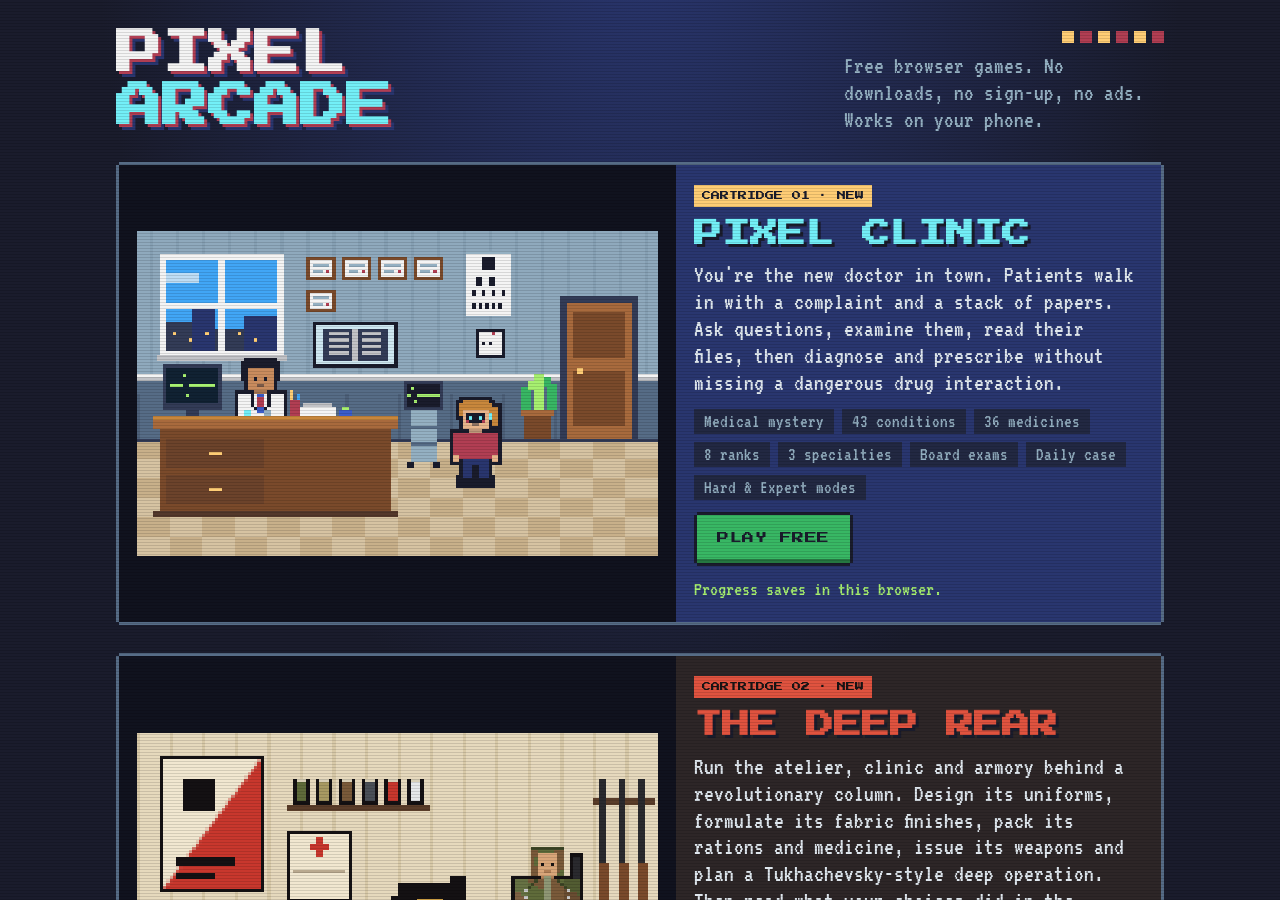
==== commit 67adf177: "Pixel Clinic: specialties, board exams, return visits, daily case - At LV6 choose family medicine, i" ====
--- a/index.html
+++ b/index.html
@@ -595,6 +595,22 @@
 .dtag.d1 { color: var(--warn); }
 .dtag.d2 { color: var(--bad); }
 
+/* Pixel Clinic: specialties, board exams, daily case */
+.specs { display: grid; gap: 10px; margin: 10px 0; }
+.spec { text-align: left; background: var(--panel, #1a1c2c); color: inherit; border: 3px solid var(--ink, #f4f4f4); padding: 12px; display: grid; gap: 4px; font: inherit; cursor: pointer; }
+.spec b { font-family: var(--font-d); font-size: 11px; color: var(--warn); font-weight: normal; }
+.spec small { font-size: 18px; opacity: .8; }
+.spec span { font-size: 19px; line-height: 1.2; }
+.spec.cur { border-color: var(--good); }
+.spec:hover, .spec:focus-visible { border-color: var(--warn); }
+.examq { font-size: 22px; line-height: 1.25; margin: 6px 0 10px; }
+.examopts { display: grid; gap: 8px; }
+.examopts .btn { justify-content: flex-start; text-align: left; white-space: normal; line-height: 1.25; }
+.examopts .btn.ok { border-color: var(--good); color: var(--good); opacity: 1; }
+.examopts .btn.no { border-color: var(--bad); color: var(--bad); opacity: 1; }
+.teach.bad { border-color: var(--bad); }
+.card.daily { border-color: var(--warn); }
+
 </style>
 </head>
 <body>
@@ -617,11 +633,22 @@
 const FEATURES = {
   3: ['Medication review: stop or hold a patient\'s own meds'],
   4: ['Patients start forgetting things. Read their documents!'],
-  6: ['Some patients leave their medication plan at home'],
+  6: ['Choose a specialty: family medicine, internal medicine or pediatrics', 'Board exams: pass one to be promoted, and renew your certification every 20 patients', 'Some patients leave their medication plan at home'],
   7: ['Drug-reaction cases: find the interaction that made them sick'],
   8: ['Golden coat. Endless hardest-difficulty shifts'],
 };
 const PATIENTS_PER_DAY = lvl => lvl === 1 ? 3 : lvl <= 3 ? 4 : 5;
+
+/* ---------- Specialties (chosen on promotion to LV6) ---------- */
+const SPECS = {
+  gp:   { n: 'Family medicine', tag: 'GP', titles: ['Family Physician', 'Senior Family Physician', 'Medical Legend'],
+          d: 'Everyone walks in: adults, children and teenagers. Patients come back, so you see whether your treatment worked, and anyone you missed returns sicker.' },
+  im:   { n: 'Internal medicine', tag: 'IM', titles: ['Internist', 'Chief of Medicine', 'Medical Legend'],
+          d: 'Adults, mostly older. Longer medication lists, and many patients bring two problems at once. You must name both.' },
+  peds: { n: 'Pediatrics', tag: 'PEDS', titles: ['Pediatrician', 'Chief of Pediatrics', 'Medical Legend'],
+          d: 'Children and teenagers. Parents tell the story, little ones can\'t say where it hurts, and some adult medicines are wrong for kids. Nine new childhood conditions.' },
+};
+const CERT_EVERY = 20;   // patients between board recertifications
 
 /* ---------- Exam tools ---------- */
 const TOOLS = [
@@ -665,6 +692,8 @@
   ceti:  { n: 'Cetirizine', f: 'pill', c: '#73eff7', lvl: 1, g: 'Allergy & lungs', use: 'Antihistamine: hay fever, hives, itching.' },
   salb:  { n: 'Salbutamol inhaler', sub: 'albuterol', f: 'inhaler', c: '#41a6f6', lvl: 2, g: 'Allergy & lungs', use: 'Reliever inhaler: opens tight airways in asthma.', dose: '2 puffs as needed · reliever', stop: 'moderate' },
   pred:  { n: 'Prednisolone', f: 'pill', c: '#f4f4f4', lvl: 3, g: 'Allergy & lungs', tags: ['steroid'], use: 'Steroid tablets: asthma flares, severe allergy, gout.' },
+  mupi:  { n: 'Mupirocin cream', f: 'tube', c: '#ffcd75', lvl: 6, g: 'Antibiotics', tags: ['abx', 'topical'], use: 'Antibiotic skin cream for a small patch of impetigo.' },
+  chlor: { n: 'Chloramphenicol eye drops', f: 'tube', c: '#73eff7', lvl: 6, g: 'Antibiotics', tags: ['abx', 'topical'], use: 'Antibiotic eye drops for bacterial pink eye (conjunctivitis).' },
   adr:   { n: 'Adrenaline shot', sub: 'epinephrine IM', f: 'syringe', c: '#ef7d57', lvl: 5, g: 'Allergy & lungs', use: 'Life-saving injection for anaphylaxis.' },
 
   ome:   { n: 'Omeprazole', f: 'capsule', c: '#5d275d', lvl: 2, g: 'Stomach', tags: ['ppi'], use: 'Acid blocker (PPI): reflux, ulcers, H. pylori combo.' },
@@ -839,11 +868,17 @@
   foot:    ['My foot\'s killing me.', 'I can hardly walk on this foot.'],
   swell:   ['Something\'s swollen up and it\'s worrying me.', 'I\'ve swollen up.'],
   kid:     ['My little one has been so miserable since last night.', 'My child is unwell and won\'t settle.'],
+  kidfever: ['My little one has had a fever and isn\'t themselves.', 'My child is hot and miserable.'],
+  kidcough: ['My child has a horrible cough.', 'Their breathing sounds awful.'],
+  kidskin: ['My child has come out in spots.', 'There\'s something on my child\'s skin.'],
+  kideye:  ['My child\'s eyes look awful.', 'Something\'s wrong with my child\'s eyes.'],
+  kidcry:  ['Something\'s really wrong with my little one.', 'My little one is so unsettled.'],
   slur:    ['I... feel... strange.', 'Some...thing\'s... wrong... with me.'],
 };
 const VAGUE_OF = {
   cold: ['nose', 'throat'], flu: ['fever', 'cough', 'head'], strep: ['throat', 'fever'], hayfever: ['nose'], tension: ['head'], sprain: ['foot', 'leg', 'swell'],
-  otitis: ['kid'], uti: ['pee', 'belly'], gastro: ['belly', 'stomach'], gerd: ['chest', 'throat'], asthma: ['breath', 'cough'], bronchitis: ['cough'], hives: ['skin'],
+  otitis: ['kid', 'kidfever', 'kidcry'], croup: ['kidcough', 'kidfever'], bronchiolitis: ['kidcough'], hfmd: ['kidskin', 'kidfever'], febseiz: ['kidfever'],
+  impetigo: ['kidskin'], scarlet: ['kidskin', 'kidfever'], conj: ['kideye'], intuss: ['kidcry'], kawasaki: ['kidfever', 'kidskin', 'kideye', 'kidcry'], uti: ['pee', 'belly'], gastro: ['belly', 'stomach'], gerd: ['chest', 'throat'], asthma: ['breath', 'cough'], bronchitis: ['cough'], hives: ['skin'],
   htn: ['checkup'], dm2: ['checkup', 'pee', 'tired'], migraine: ['head'], gout: ['foot', 'swell'], lyme: ['skin', 'leg', 'fever', 'tired'],
   pneumonia: ['cough', 'breath', 'fever', 'chest'], acecough: ['cough'],
   hypothyroid: ['tired', 'foggy', 'checkup'], anemia: ['tired', 'breath', 'checkup'], depression: ['tired', 'foggy', 'checkup'], pyelo: ['fever', 'back', 'pee', 'stomach'],
@@ -853,7 +888,7 @@
   serotonin: ['shaky', 'heart', 'stomach', 'fever'], rhabdo: ['leg', 'pee', 'tired'], overwarf: ['skin', 'nose'], lithtox: ['shaky', 'stomach', 'foggy'], hyperk: ['tired', 'heart', 'leg'],
 };
 /* diagnosed from the story; tests only rule out look-alikes, so Expert patients stay clear about the tell-tale parts */
-const HISTORY_DX = ['tension', 'migraine', 'depression', 'gerd', 'angina', 'backpain'];
+const HISTORY_DX = ['tension', 'migraine', 'depression', 'gerd', 'angina', 'backpain', 'febseiz'];
 /* Expert: what a vague patient says instead of the real answer */
 const VAGUE_ANS = {
   more: ['I don\'t know how to explain it. It just feels wrong.', 'It\'s hard to put into words.'],
@@ -1350,6 +1385,101 @@
     related: ['mi', 'afib'],
     info: 'On potassium-raising drugs (spironolactone, ACE) plus co-trimoxazole; weakness, peaked T waves. Stop culprits, refer.',
     teach: 'Trimethoprim acts like a potassium-sparing diuretic. Combined with spironolactone and an ACE inhibitor, potassium can spike to deadly levels.' },
+  /* ===== CHILDREN (pediatrics and family medicine, LV6+) ===== */
+  { id: 'croup', told: ['resp'], n: 'Croup', sys: 'Lungs', lvl: 6, age: [1, 5], kid: true, nonbac: true, look: ['cough'],
+    complaint: ['They\'ve got a cough that sounds like a barking seal, and their breathing was noisy in the night.', 'My little one woke up barking like a seal and struggling to breathe in.'],
+    a: { onset: 'It started last night. They had a runny nose for a couple of days before that.', pain: 'They say their throat hurts a bit.', fever: 'A bit warm. 38 last night.', resp: 'A loud barking cough and a hoarse voice. When they cry, their breathing makes a harsh noise going in.', better: 'The cold night air on the way here seemed to calm it.', general: 'Tired from the night, but playing a bit now.', exposure: 'Half the nursery has colds.' },
+    x: { thermo: 37.9, spo2: 96, steth: { lungs: 'Harsh, high-pitched noise breathing IN (stridor) when upset, quiet at rest. Chest otherwise clear.' }, light: { throat: 'Throat a little red. Voice hoarse.' } },
+    keys: [['q:resp'], ['x:steth']],
+    rx: [{ any: ['pred'], first: ['pred'] }], opt: ['para', 'ibu', 'rest'],
+    harm: { salb: [6, 'Croup is swelling around the voice box, not tight airways. A reliever inhaler does nothing.'] },
+    related: ['bronchiolitis', 'asthma'],
+    info: 'Toddler with a barking, seal-like cough, hoarse voice and a harsh noise breathing in (stridor) after a cold. One dose of steroid.',
+    teach: 'A barking cough plus stridor means croup, a virus that swells the voice box. One dose of steroid calms the swelling. Antibiotics do nothing.' },
+
+  { id: 'bronchiolitis', told: ['resp'], n: 'Bronchiolitis', sys: 'Lungs', lvl: 6, age: [1, 1], kid: true, nonbac: true, look: ['cough'],
+    complaint: ['My baby has had a cold for three days, and now they\'re breathing fast and coughing.'],
+    a: { onset: 'A runny nose three days ago. The cough and fast breathing started yesterday.', fever: 'A little warm. 37.9.', resp: 'Coughing, breathing fast, and I can hear a whistle. Their tummy sucks in a bit with each breath.', gi: 'Feeding a bit less than usual, but still wetting nappies.', general: 'Tired and grumpy, but waking and crying normally.', exposure: 'Their big sister has a cold.' },
+    x: { thermo: 37.9, spo2: 95, bp: [92, 58, 140], steth: { lungs: 'Fine crackles AND wheeze on both sides. Breathing fast, with the skin pulling in between the ribs.' } },
+    keys: [['q:resp'], ['x:steth'], ['x:spo2'], ['q:gi', 'q:general']],
+    rx: [{ any: ['rest'], first: ['rest'] }], opt: ['para'],
+    harm: { salb: [6, 'Reliever inhalers don\'t help bronchiolitis in babies.'], pred: [6, 'Steroids don\'t help bronchiolitis.'] },
+    related: ['croup', 'pneumonia', 'asthma'],
+    info: 'Baby under 2 whose cold moved to the chest: fast breathing, crackles and wheeze, feeding a bit less. Home care; watch oxygen and feeding.',
+    teach: 'Bronchiolitis is a virus in a baby\'s smallest airways. Inhalers, steroids and antibiotics don\'t help: small frequent feeds and close watching do. Low oxygen, poor feeding or exhaustion means hospital.' },
+
+  { id: 'hfmd', told: ['skin'], n: 'Hand, foot and mouth disease', sys: 'Skin & allergy', lvl: 6, age: [1, 5], kid: true, nonbac: true, look: ['rash'],
+    complaint: ['They\'ve got little blisters on their hands and feet, and they won\'t eat because their mouth hurts.'],
+    a: { onset: 'A fever two days ago, then the spots yesterday.', pain: 'Their mouth. They cry when they drink.', fever: 'Yes, 38.3 two days ago. Less now.', skin: 'Small blisters on their palms and the soles of their feet, and a few on their bottom. Not very itchy.', gi: 'Not eating, drinking only a little.', exposure: 'Two kids at nursery had the same thing last week.', general: 'Grumpy, but alert.' },
+    x: { thermo: 37.8, light: { throat: 'Several small painful ulcers on the tongue and inside the cheeks.' }, palp: { skin: 'Small oval blisters on the palms, soles and buttocks.' } },
+    keys: [['x:light'], ['x:palp', 'q:skin'], ['q:exposure']],
+    rx: [{ any: ['para', 'ibu'], first: ['para', 'ibu'] }, { any: ['rest'], first: ['rest'] }],
+    related: ['scarlet', 'impetigo', 'kawasaki'],
+    info: 'Small child with fever, mouth ulcers and small blisters on the palms and soles; an outbreak at nursery. Pain relief and fluids.',
+    teach: 'Hand, foot and mouth disease is a virus that passes in about a week. Pain relief helps them drink. Antibiotics do nothing; watch for dehydration.' },
+
+  { id: 'febseiz', told: ['neuro'], n: 'Febrile seizure (simple)', sys: 'Brain & nerves', lvl: 6, age: [1, 4], kid: true, nonbac: true, look: ['fever', 'tired'],
+    complaint: ['They had a fit this morning with a high fever. They went stiff and shook for about two minutes.', 'My child had a seizure with their fever. It stopped on its own, but I was terrified.'],
+    a: { onset: 'This morning. They\'ve had a cold and a fever since yesterday.', fever: 'Yes, 39.2 this morning.', resp: 'A runny nose and a little cough.', neuro: 'Their whole body went stiff and jerked for about two minutes, then they were sleepy for half an hour. Now they\'re their normal self. It\'s just like the one last year that the hospital called a febrile seizure.', skin: 'No rash.', exposure: 'Their dad had fits with fevers as a toddler too.', general: 'Tired, but playing with my phone now.' },
+    x: { thermo: 38.9, palp: { focus: 'Neck soft and moves freely. No rash anywhere. Alert, moving all four limbs normally.' }, oto: 'Both eardrums a little pink. No bulging.', light: { throat: 'Throat a little red.', eyes: 'Pupils equal and reactive. Alert and following your finger.' } },
+    keys: [['q:neuro'], ['x:palp'], ['x:thermo', 'q:fever']],
+    rx: [{ any: ['rest'], first: ['rest'] }], opt: ['para', 'ibu'],
+    related: ['meningitis'],
+    info: 'Child under 6 with a short whole-body seizure during a fever, back to normal; no stiff neck or rash. Reassurance and fever care.',
+    teach: 'A short whole-body seizure with a fever, in a young child who is back to normal, is a simple febrile seizure. Check for meningitis (stiff neck, rash). Fever medicine is for comfort and doesn\'t prevent the next one. A first-ever, long or repeated seizure, or a child who doesn\'t recover, needs hospital.' },
+
+  { id: 'impetigo', told: ['skin'], n: 'Impetigo', sys: 'Skin & allergy', lvl: 6, age: [2, 9], kid: true, look: ['rash'],
+    complaint: ['They\'ve got crusty, golden sores around their nose that keep spreading.'],
+    a: { onset: 'About five days ago. It started as a little red spot by a scratch.', skin: 'Sores with a yellow-gold crust around the nose and mouth. A bit itchy. Two new ones yesterday.', fever: 'No fever.', exposure: 'A boy in their class had something similar.', general: 'Otherwise completely fine.' },
+    x: { palp: { skin: 'Three honey-coloured crusted sores around the nose and mouth. A small area. No blisters elsewhere.' } },
+    keys: [['x:palp'], ['q:skin']],
+    rx: [{ any: ['mupi'], first: ['mupi'] }], opt: ['rest'],
+    harm: { amox: [6, 'Amoxicillin covers impetigo germs poorly, and a small patch only needs cream.'] },
+    related: ['hfmd', 'hives'],
+    info: 'Child with honey-coloured crusted sores around the nose and mouth, spreading; no fever. Antibiotic cream for a small patch.',
+    teach: 'Golden crusts mean impetigo, a skin infection that spreads by touch. A small patch needs an antibiotic cream, and they stay off school until 48 hours into treatment.' },
+
+  { id: 'scarlet', told: ['skin', 'pain'], n: 'Scarlet fever', sys: 'Ear, nose & throat', lvl: 6, age: [3, 9], kid: true, look: ['fever', 'rash'],
+    complaint: ['They\'ve got a sore throat, a fever, and now a red rash that feels like sandpaper.'],
+    a: { onset: 'Sore throat and fever two days ago. The rash came this morning.', pain: 'Their throat. They say it hurts to swallow.', fever: 'Yes, up to 39.', skin: 'A fine red rash on their chest and tummy. It feels rough, like sandpaper.', gi: 'Threw up once yesterday.', exposure: 'There\'s a letter from school about scarlet fever going round.', general: 'Off their food and tired.' },
+    x: { thermo: 38.8, light: { throat: 'Tonsils RED and SWOLLEN. Tongue red and bumpy like a STRAWBERRY.' }, palp: { skin: 'Fine sandpaper-like red rash on the chest and tummy, worst in the skin creases.', nodes: 'Tender swollen lymph nodes in the neck.' }, rapid: { strep: 'Strep A: POSITIVE' } },
+    keys: [['x:rapid'], ['x:light'], ['x:palp', 'q:skin']],
+    rx: [{ any: ['amox', 'azi'], first: ['amox'] }], opt: ['para', 'ibu', 'rest'],
+    related: ['strep', 'hfmd', 'kawasaki'],
+    info: 'Child with a sore throat, fever, strawberry tongue and a sandpaper rash; strep test positive. Amoxicillin.',
+    teach: 'Scarlet fever is strep throat with a rash. A penicillin-type antibiotic treats it, so check for a penicillin allergy first.' },
+
+  { id: 'conj', told: ['skin'], n: 'Pink eye (bacterial conjunctivitis)', sys: 'Ear, nose & throat', lvl: 6, age: [2, 9], kid: true, look: [],
+    complaint: ['Their eye is red and gunky. It was glued shut when they woke up.'],
+    a: { onset: 'Yesterday morning. Now the other eye is starting too.', pain: 'Gritty, they say. It doesn\'t really hurt.', skin: 'Thick yellow goo from the eye, and crusty lashes in the morning.', fever: 'No fever.', neuro: 'They can see fine.', exposure: 'Lots of pink eye at school.', general: 'Otherwise fine.' },
+    x: { light: { eyes: 'Both eyes RED with thick YELLOW discharge. Pupils equal and reactive, vision normal, no pain in bright light.' } },
+    keys: [['x:light'], ['q:skin']],
+    rx: [{ any: ['chlor', 'rest'], first: ['chlor', 'rest'] }],
+    related: ['hayfever'],
+    info: 'Child with red, sticky eyes, yellow discharge and lashes stuck together in the morning; vision normal. Eye cleaning, or antibiotic drops.',
+    teach: 'Sticky yellow discharge means bacterial conjunctivitis. It usually clears with cleaning; antibiotic drops speed it up. Pain, light sensitivity or blurred vision is something else and needs urgent care.' },
+
+  { id: 'intuss', told: ['pain'], n: 'Intussusception', sys: 'Gut', lvl: 7, age: [1, 2], kid: true, refer: true, look: ['pale', 'pain'],
+    complaint: ['My baby keeps screaming and pulling their legs up, then going quiet and floppy. Over and over.'],
+    a: { onset: 'Since this morning, every 15 or 20 minutes.', pain: 'They scream and draw their knees up to their tummy, then go pale and floppy in between.', fever: 'No fever.', gi: 'They\'ve been sick three times. The last nappy had red, jelly-looking stuff in it.', general: 'Floppy and pale between the attacks. Won\'t feed.' },
+    x: { thermo: 37.2, bp: [88, 52, 150], palp: { abd: 'A sausage-shaped LUMP in the right upper belly. Tender.' }, us: 'Ultrasound, belly: TARGET SIGN. The bowel has telescoped into itself (INTUSSUSCEPTION).' },
+    keys: [['q:pain'], ['q:gi'], ['x:palp', 'x:us']],
+    rx: [], refer: true,
+    harm: { lop: [15, 'Loperamide can hide a blocked bowel. Dangerous here.'], ors: [4, 'Rehydration alone misses a surgical emergency.'] },
+    related: ['gastro', 'appendicitis'],
+    info: 'Baby with bouts of screaming and drawing up the legs, pale and floppy in between, vomiting, red-currant jelly stool; a sausage-shaped lump. Emergency referral.',
+    teach: 'Bouts of screaming with the legs drawn up, then pale and floppy, in a baby is intussusception until proven otherwise. The bowel telescopes into itself. It is an emergency, and hospitals can often fix it without surgery if it is caught early.' },
+
+  { id: 'kawasaki', told: ['fever', 'onset'], n: 'Kawasaki disease', sys: 'Heart & vessels', lvl: 7, age: [1, 5], kid: true, refer: true, look: ['fever', 'rash'],
+    complaint: ['They\'ve had a high fever for five days now, and the antibiotic from the weekend clinic did nothing.'],
+    a: { onset: 'Five days of fever. Then red eyes, a rash, and now their hands are swollen.', fever: 'Yes, 39 to 40 every day, even with medicine.', skin: 'A blotchy rash on their body. Their hands and feet are red and puffy.', pain: 'Their lips are sore and cracked.', general: 'So irritable. Nothing settles them.' },
+    x: { thermo: 39.4, light: { eyes: 'Both eyes RED, but NO discharge.', throat: 'Lips RED and CRACKED. Strawberry tongue.' }, palp: { skin: 'Blotchy red rash on the body. Hands and feet red and SWOLLEN.', nodes: 'One large swollen lymph node on the side of the neck.' }, rapid: { strep: 'Strep A: negative' } },
+    keys: [['q:onset', 'q:fever'], ['x:light'], ['x:palp']],
+    rx: [], refer: true,
+    harm: { amox: [6, 'Antibiotics don\'t treat Kawasaki disease. They have already failed once.'] },
+    related: ['scarlet', 'hfmd'],
+    info: 'Young child with five or more days of high fever, red eyes without discharge, red cracked lips, a rash, swollen hands and feet, and one big neck node. Hospital referral.',
+    teach: 'Five days of fever plus red eyes, red cracked lips, a rash, swollen hands and a neck node is Kawasaki disease. It can damage the heart\'s arteries, so it needs hospital treatment quickly.' },
 ];
 
 /* ---------- Names ---------- */
@@ -1425,8 +1555,18 @@
 const unlockedDrugs = lvl => Object.keys(DRUGS).filter(id => DRUGS[id].rx !== false && DRUGS[id].lvl <= lvl);
 const toolOK = (id, lvl) => TOOL[id] && TOOL[id].lvl <= lvl;
 function ctxOf(p, stops = []) { return { age: p.age, conds: p.conds, allergies: p.allergies, cur: p.meds.map(m => m.id).filter(id => !stops.includes(id)) }; }
+/* one condition, or two merged (internal medicine): what the visit as a whole needs */
+function comboDef(d, e) {
+  if (!e) return d;
+  const need = new Set((d.rx || []).concat(e.rx || []).flatMap(x => x.any).concat(d.opt || [], e.opt || []));
+  const harm = Object.assign({}, e.harm || {}, d.harm || {}); Object.keys(harm).forEach(k => { if (need.has(k)) delete harm[k]; });
+  return { id: d.id, n: d.n + ' and ' + e.n, rx: (d.rx || []).concat(e.rx || []), opt: [...new Set((d.opt || []).concat(e.opt || []))], harm,
+    nonbac: !!(d.nonbac && e.nonbac), refer: !!(d.refer || e.refer), stop: (d.stop || []).concat(e.stop || []), stopTags: (d.stopTags || []).concat(e.stopTags || []),
+    stopOk: (d.stopOk || []).concat(e.stopOk || []), related: [], teach: d.teach + ' ' + e.teach };
+}
+const caseDef = p => comboDef(DIS[p.did], p.did2 ? DIS[p.did2] : null);
 function requiredStops(p) {
-  const d = DIS[p.did];
+  const d = caseDef(p);
   const s = new Set(d.stop || []);
   (d.stopTags || []).forEach(t => p.meds.forEach(m => { if (tagsOf(m.id).includes(t)) s.add(m.id); }));
   return [...s].filter(id => p.meds.some(m => m.id === id));
@@ -1435,7 +1575,7 @@
 
 /* find a safe treatment the player could choose; null if impossible */
 function solve(p, lvl) {
-  const d = DIS[p.did];
+  const d = caseDef(p);
   const avail = new Set(unlockedDrugs(lvl).concat(['rest']));
   const req = requiredStops(p);
   if (req.length && lvl < 3) return null;
@@ -1498,10 +1638,31 @@
   return [0, r() < 0.5 ? 1 : 0, r() < 0.75 ? 1 : 0, 1 + (r() < 0.3), 1 + (r() < 0.5), 2, 2 + (r() < 0.4), 2 + (r() < 0.5), 3 + (r() < 0.5)][lvl] | 0;
 }
 
-function pickDisease(r, lvl, recent) {
-  const pool = DISEASES.filter(d => d.lvl <= lvl);
+/* which conditions walk in: family medicine sees everyone, internal medicine adults, pediatrics children and teens */
+function poolFor(lvl, spec) {
+  const all = DISEASES.filter(d => d.lvl <= lvl);
+  if (spec === 'im') return all.filter(d => !d.kid && d.age[1] >= 18);
+  if (spec === 'peds') return all.filter(d => d.kid || d.age[0] <= 17);
+  return all;
+}
+function ageRange(r, d, spec) {
+  let [lo, hi] = d.age;
+  if (spec === 'peds' && !d.kid) { lo = Math.max(lo, 12); hi = Math.min(hi, 17); }
+  if (spec === 'im') { lo = Math.max(lo, 18); if (hi >= 60 && r() < 0.7) lo = Math.max(lo, 50); }
+  return [lo, Math.max(lo, hi)];
+}
+/* internal medicine: a second, unrelated problem that can be treated alongside the first */
+function pickSecond(r, d, lvl, sex) {
+  /* the "while I'm here" problem is an everyday one (LV4 and below), never a second emergency */
+  const c = DISEASES.filter(e => e.lvl <= Math.min(lvl, 4) && e.id !== d.id && !e.kid && !e.refer && !e.addMods && !e.stop && !e.stopTags && e.sys !== d.sys
+    && !(d.related || []).includes(e.id) && !(e.related || []).includes(d.id) && (!e.sex || !d.sex || e.sex === d.sex)
+    && Math.max(e.age[0], d.age[0], 18) <= Math.min(e.age[1], d.age[1]));
+  return c.length ? pick(r, c) : null;
+}
+function pickDisease(r, lvl, recent, spec) {
+  const pool = poolFor(lvl, spec);
   const w = pool.map(d => {
-    let x = d.lvl === lvl && lvl < 8 ? 3 : 1;
+    let x = d.lvl === lvl && lvl < 8 && !(d.kid && spec !== 'peds') ? 3 : 1;
     const k = recent.indexOf(d.id);
     if (k >= 0) x *= k < 3 ? 0.05 : 0.4;
     return x;
@@ -1509,21 +1670,27 @@
   return wpick(r, pool, w);
 }
 
-function genPatient(lvl, seed, recent = [], forceId, diff = 0) {
+function genPatient(lvl, seed, recent = [], forceId, diff = 0, spec = null, force2) {
   const r = RNG(seed);
-  const d = forceId ? DIS[forceId] : pickDisease(r, lvl, recent);
+  const d = forceId ? DIS[forceId] : pickDisease(r, lvl, recent, spec);
+  let e = null;
+  if (force2 !== undefined) e = force2 ? DIS[force2] : null;
+  else if (spec === 'im' && !d.refer && !d.addMods && !d.kid && r() < 0.4) e = pickSecond(r, d, lvl);
+  const def = comboDef(d, e);
   let p = null;
   for (let attempt = 0; attempt < 60; attempt++) {
-    const sex = d.sex || (r() < (d.sexF ?? 0.5) ? 'f' : 'm');
-    const age = ri(r, d.age[0], d.age[1]);
+    const sex = d.sex || (e && e.sex) || (r() < (d.sexF ?? 0.5) ? 'f' : 'm');
+    let [lo, hi] = ageRange(r, d, spec);
+    if (e) { lo = Math.max(lo, e.age[0]); hi = Math.min(hi, e.age[1]); if (hi < lo) hi = lo; }
+    const age = ri(r, lo, hi);
     let mods = (d.addMods || []).slice();
     if (attempt < 50) {
-      const want = modCount(r, lvl, d.kid);
+      const want = Math.min(4, modCount(r, lvl, d.kid) + (spec === 'im' ? 1 : 0));
       const usedConds = new Set(mods.map(id => MODS[id].cond).filter(Boolean));
       const usedMeds = new Set(mods.flatMap(id => MODS[id].meds || []));
       let cands = Object.keys(MODS).filter(id => {
         const m = MODS[id];
-        if (m.only || m.lvl > lvl || mods.includes(id) || (d.excl || []).includes(id)) return false;
+        if (m.only || m.lvl > lvl || mods.includes(id) || (d.excl || []).includes(id) || (e && (e.excl || []).includes(id))) return false;
         if (d.kid && id !== 'pen_allergy') return false;
         if (!modFits(m, sex, age)) return false;
         if (m.cond && usedConds.has(m.cond)) return false;
@@ -1531,7 +1698,7 @@
         return true;
       });
       for (let k = 0; k < want && cands.length; k++) {
-        const rel = cands.map(id => modRelevant(id, d, lvl, age) ? (modHitsFirst(id, d, lvl, age) ? 2 : 1) : 0);
+        const rel = cands.map(id => modRelevant(id, def, lvl, age) ? (modHitsFirst(id, def, lvl, age) ? 2 : 1) : 0);
         const forceRel = k === 0 && rel.some(Boolean) && r() < (lvl >= 4 ? 0.85 : lvl >= 2 ? 0.7 : 0.5);
         const w = cands.map((id, i) => rel[i] === 2 ? 16 : rel[i] === 1 ? 4 : (forceRel ? 0 : 1));
         const id = wpick(r, cands, w);
@@ -1541,9 +1708,12 @@
         if (m.allergy) cands = cands.filter(c => !MODS[c].allergy || r() < 0.3);
       }
     }
-    p = buildPatient(r, d, lvl, sex, age, mods, seed, diff);
+    p = buildPatient(r, d, lvl, sex, age, mods, seed, diff, e);
     if (solve(p, lvl)) break;
   }
+  /* two problems that can't be treated safely together: keep just the first */
+  if (e && !solve(p, lvl)) return genPatient(lvl, seed, recent, d.id, diff, spec, null);
+  p.lvl = lvl; p.spec = spec; p.gen = { lvl, seed, forceId: d.id, diff, spec, force2: e ? e.id : null };
   return p;
 }
 
@@ -1561,8 +1731,25 @@
   return pick(r, VAGUE_OPEN[wpick(r, groups, w)]);
 }
 const NEG_ANS = /^(No|Nothing|Not|None|Never)\b/i;
-function buildPatient(r, d, lvl, sex, age, mods, seed, diff = 0) {
+/* two conditions in one patient: answers, findings and looks combined */
+function mergeAnswers(a, b) {
+  const out = Object.assign({}, a || {});
+  Object.entries(b || {}).forEach(([q, y]) => { const x = out[q];
+    if (!x || NEG_ANS.test(x)) out[q] = y; else if (!NEG_ANS.test(y) && y !== x) out[q] = `${x} And the other thing: ${y.charAt(0).toLowerCase() + y.slice(1)}`; });
+  return out;
+}
+function mergeFindings(a, b) {
+  a = a || {}; b = b || {}; const out = Object.assign({}, b, a);
+  ['steth', 'light', 'palp', 'rapid', 'tox'].forEach(k => { if (a[k] || b[k]) out[k] = Object.assign({}, b[k] || {}, a[k] || {}); });
+  if (a.lab || b.lab) { out.lab = Object.assign({}, b.lab || {}, a.lab || {}); const ex = ((a.lab || {}).extra || []).concat((b.lab || {}).extra || []); if (ex.length) out.lab.extra = ex; }
+  if (a.thermo !== undefined && b.thermo !== undefined) out.thermo = Math.max(a.thermo, b.thermo);
+  if (a.spo2 !== undefined && b.spo2 !== undefined) out.spo2 = Math.min(a.spo2, b.spo2);
+  ['oto', 'dip', 'ecg', 'xray', 'us', 'ct', 'bpNote'].forEach(k => { if (a[k] && b[k] && a[k] !== b[k]) out[k] = a[k] + ' ' + b[k]; });
+  return out;
+}
+function buildPatient(r, d0, lvl, sex, age, mods, seed, diff = 0, e = null) {
   const kid = age < 12;
+  const d = e ? Object.assign({}, d0, { a: mergeAnswers(d0.a, e.a), x: mergeFindings(d0.x, e.x), look: [...new Set((d0.look || []).concat(e.look || []))], told: (d0.told || []).concat(e.told || []) }) : d0;
   const M = mods.map(id => MODS[id]);
   const conds = [...new Set(M.map(m => m.cond).filter(Boolean))];
   const allergies = [...new Set(M.map(m => m.allergy).filter(Boolean))];
@@ -1590,9 +1777,15 @@
   const preg = conds.includes('preg');
 
   const cPick = pick(r, d.complaint);
-  const cText = Array.isArray(cPick) ? cPick[0] : cPick;
-  const opener = diff >= 1 ? (vagueOpener(r, d, lvl) || cText) : cText;
+  let cText = Array.isArray(cPick) ? cPick[0] : cPick;
+  let opener = diff >= 1 ? (vagueOpener(r, d0, lvl) || cText) : cText;
   const toldRaw = (d.told || []).concat(Array.isArray(cPick) ? cPick[1] : []);
+  if (e) { /* the second problem comes up at the door */
+    const c2 = pick(r, e.complaint), t2 = Array.isArray(c2) ? c2[0] : c2;
+    if (Array.isArray(c2)) toldRaw.push(...c2[1]);
+    opener += ' Oh, and while I\'m here: ' + (diff >= 1 ? (vagueOpener(r, e, lvl) || t2) : t2);
+    cText += ' And: ' + t2;
+  }
   /* ---- answers ---- */
   const ans = {};
   QUESTIONS.forEach(q => {
@@ -1615,8 +1808,8 @@
     } else if (q.id === 'more') {
       a = cText;
     } else if (q.id === 'social') {
-      const e = mods.find(id => MODS[id].socialSay);
-      a = e ? MODS[e].socialSay : (d.a.social || pick(r, SOCIAL));
+      const sm = mods.find(id => MODS[id].socialSay);
+      a = sm ? MODS[sm].socialSay : age < 18 ? 'No! I don\'t smoke or drink.' : (d.a.social || pick(r, SOCIAL));
     } else {
       a = (d.a && d.a[q.id]) || QDEF[q.id] || '...';
     }
@@ -1677,11 +1870,12 @@
   /* ---- keys (clues the player should find) ---- */
   const avail = o => { const [k, v] = o.split(':'); if (k === 'q') return v in ans; if (k === 'x') return toolOK(v, lvl); if (k === 'doc') return hasDoc(v); return false; };
   const keys = [];
-  const addKey = (opts, why, mod) => { const o = opts.filter(avail); if (o.length && !keys.some(k => k.o.join() === o.join())) keys.push({ o, why, mod }); };
-  (d.keys || []).forEach(k => addKey(k, null));
+  const addKey = (opts, why, mod, dis) => { const o = opts.filter(avail); if (o.length && !keys.some(k => k.o.join() === o.join())) keys.push({ o, why, mod, dis }); };
+  (d0.keys || []).forEach(k => addKey(k, null, undefined, d0.id));
+  if (e) (e.keys || []).forEach(k => addKey(k, null, undefined, e.id));
   mods.forEach(id => {
     const m = MODS[id];
-    if (!(d.addMods || []).includes(id) && !modRelevant(id, d, lvl, age)) return;
+    if (!(d.addMods || []).includes(id) && !modRelevant(id, comboDef(d0, e), lvl, age)) return;
     const rev = [];
     if (m.meds) {
       if (meds.some(x => x.mod === id && x.inPlan)) rev.push('doc:meds');
@@ -1701,13 +1895,13 @@
   /* Expert: the patient is vague about most of what they would normally tell you. Never about a clue
      that only the story can give, so every case stays solvable; exams and tests carry the rest. */
   const vague = [];
-  if (diff >= 2 && !d.id.startsWith('stroke')) {
+  if (diff >= 2 && d0.id !== 'stroke' && !(e && e.id === 'stroke')) {
     /* conditions diagnosed from the story (tests only rule out look-alikes) keep their tell-tale answers clear */
     const keep = new Set();
-    if (HISTORY_DX.includes(d.id)) keys.filter(k => !k.mod).forEach(k => { if (k.o.every(o => o.startsWith('q:'))) k.o.forEach(o => keep.add(o.slice(2))); });
+    keys.filter(k => !k.mod && HISTORY_DX.includes(k.dis)).forEach(k => { if (k.o.every(o => o.startsWith('q:'))) k.o.forEach(o => keep.add(o.slice(2))); });
     Object.keys(VAGUE_ANS).forEach(q => {
       if (!(q in ans) || keep.has(q)) return;
-      const real = q === 'more' || (d.a && q in d.a);
+      const real = q === 'more' || (d.a && q in d.a);   // d.a already holds both conditions' answers
       if (real && NEG_ANS.test(ans[q]) && QDEF[q]) ans[q] = QDEF[q]; /* a plain "no", not a tell-tale one */
       const positive = real && ans[q] !== QDEF[q];
       /* unsure about most real symptoms, and about some things that are actually fine */
@@ -1738,7 +1932,7 @@
   }
 
   return {
-    seed, did: d.id, name, sex, age, kid, mods, conds, allergies, meds, planHome, forgot,
+    seed, did: d0.id, did2: e ? e.id : null, name, sex, age, kid, mods, conds, allergies, meds, planHome, forgot,
     complaint: opener, told, ans, find, docs, keys, par, look, diff, vague,
   };
 }
@@ -1782,7 +1976,7 @@
 }
 
 function gradeCase(p, st, lvl) {
-  const d = DIS[p.did];
+  const d = caseDef(p);
   const items = st.rx.slice();
   const drugs = items.filter(id => DRUGS[id]);
   const stops = st.stops.slice();
@@ -1792,17 +1986,29 @@
   const good = [];
   const pen = (sev, msg, pts) => issues.push({ sev, msg, pts: pts ?? SEV_PTS[sev] });
 
-  /* diagnosis. On Hard a right answer needs at least one of its clues found; on Expert, an exam or test that confirms it */
+  /* diagnosis. On Hard a right answer needs at least one of its clues found; on Expert, an exam or test that confirms it.
+     A patient with two problems needs both named; each is worth half. */
   const diff = p.diff || 0;
   const dn = done(st, p);
-  const dKeys = p.keys.filter(k => !k.mod);
-  let guess = false;
-  if (diff >= 1 && st.dx === d.id && dKeys.length) {
-    const objective = dKeys.filter(k => k.o.some(o => o.startsWith('x:')));
-    guess = diff >= 2 && objective.length ? !objective.some(k => k.o.some(o => o.startsWith('x:') && dn.includes(o))) : !dKeys.some(k => k.o.some(o => dn.includes(o)));
-  }
-  const close = (d.related || []).includes(st.dx);
-  const dxPts = st.dx === d.id ? (guess ? 10 : 35) : close ? (diff >= 2 ? 0 : 15) : 0;
+  const ids = [p.did].concat(p.did2 ? [p.did2] : []), chosen = p.did2 ? [st.dx, st.dx2] : [st.dx];
+  const each = 35 / ids.length, used = new Set(), dxRes = [];
+  ids.forEach(id => { const k = chosen.findIndex((c, i) => c === id && !used.has(i)); if (k >= 0) { used.add(k); dxRes.push({ id, ok: true }); } });
+  ids.forEach(id => { if (dxRes.some(x => x.id === id)) return; const k = chosen.findIndex((c, i) => c && !used.has(i) && (DIS[id].related || []).includes(c));
+    if (k >= 0) { used.add(k); dxRes.push({ id, close: true, got: chosen[k] }); } else dxRes.push({ id, ok: false, got: chosen.find((c, i) => c && !used.has(i)) }); });
+  let dxPtsRaw = 0, guess = false;
+  dxRes.forEach(x => {
+    if (x.ok) {
+      const dKeys = p.keys.filter(k => !k.mod && (k.dis === x.id || (!k.dis && x.id === p.did)));
+      let g = false;
+      if (diff >= 1 && dKeys.length) { const objective = dKeys.filter(k => k.o.some(o => o.startsWith('x:')));
+        g = diff >= 2 && objective.length ? !objective.some(k => k.o.some(o => o.startsWith('x:') && dn.includes(o))) : !dKeys.some(k => k.o.some(o => dn.includes(o))); }
+      x.guess = g; if (g) guess = true; dxPtsRaw += g ? each * 10 / 35 : each;
+    } else if (x.close && diff < 2) dxPtsRaw += each * 15 / 35;
+  });
+  const dxPts = Math.round(dxPtsRaw);
+  /* the same patient back again, and still missed */
+  if (p.ret && dxRes.some(x => !x.ok)) pen('moderate', 'This patient came back because the first diagnosis was wrong, and it was missed again.', 10);
+  if (p.ret && dxRes.every(x => x.ok)) good.push({ msg: 'Second look: you caught what the first visit missed.', pts: 0 });
 
   /* treatment requirements */
   const slots = d.rx || [];
@@ -1866,15 +2072,17 @@
   const bonus = good.reduce((s, g) => s + g.pts, 0);
   const raw = dxPts + txPts + thorPts + effPts - penalty + bonus;
   const score = Math.max(0, Math.min(100, raw));
-  return { score, letter: letterOf(score), guess, diff, dxPts, txPts, thorPts, effPts, txNotes, issues, good, missed, over, par: p.par, time: st.time, correct: d, chosen: st.dx };
+  return { score, letter: letterOf(score), guess, diff, dxPts, txPts, thorPts, effPts, txNotes, issues, good, missed, over, par: p.par, time: st.time, correct: DIS[p.did], correct2: p.did2 ? DIS[p.did2] : null, dxRes, chosen: st.dx, chosen2: st.dx2 || null, teach: d.teach };
 }
 function letterOf(s) { return s >= 95 ? 'S' : s >= 85 ? 'A' : s >= 70 ? 'B' : s >= 55 ? 'C' : s >= 40 ? 'D' : 'F'; }
 function nameOf(id) { if (id === 'rest') return 'Rest & home care'; return DRUGS[id] ? DRUGS[id].n : (DIS[id] ? DIS[id].n : id); }
 
 /* ---------- progression ---------- */
 function newSave() {
-  return { v: 1, diff: 0, lvl: 1, atRank: [], total: 0, day: 1, dayDone: 0, dayLen: 0, clock: 0, dayScores: [], best: 0, majors: 0, history: [], recent: [], cur: null, seen: {}, muted: false, started: false };
-}
+  return { v: 1, diff: 0, lvl: 1, atRank: [], total: 0, day: 1, dayDone: 0, dayLen: 0, clock: 0, dayScores: [], best: 0, majors: 0, history: [], recent: [], cur: null, seen: {}, muted: false, started: false,
+    spec: null, certDue: 0, probation: 0, renewFails: 0, examPending: null, examRetakeAt: 0, exam: null, exams: [], returns: [], daily: {} };
+}
+const rankName = (lvl, spec) => (lvl >= 6 && spec && SPECS[spec] ? SPECS[spec].titles[lvl - 6] : RANKS[lvl - 1].t);
 function rankProgress(s) {
   const R = RANKS[s.lvl - 1];
   if (!R.need) return { max: true, n: s.atRank.length, need: 0, avg: avg(s.atRank), target: 0 };
@@ -1882,27 +2090,148 @@
   return { max: false, n: Math.min(s.atRank.length, R.need), need: R.need, avg: avg(last), target: R.avg };
 }
 function avg(a) { return a.length ? Math.round(a.reduce((x, y) => x + y, 0) / a.length) : 0; }
+/* returns the new level on a promotion; a specialist's promotion waits for a board exam instead */
 function recordResult(s, p, res) {
-  const bonus = (DIFFS[p.diff || 0] || DIFFS[0]).promo;
-  s.total++; s.atRank.push(Math.min(100, res.score + bonus)); s.dayDone++; s.dayScores.push(res.score);
+  const bonus = (DIFFS[p.diff || 0] || DIFFS[0]).promo - (s.probation > 0 ? 10 : 0);
+  s.total++; s.atRank.push(Math.max(0, Math.min(100, res.score + bonus))); s.dayDone++; s.dayScores.push(res.score);
+  if (s.probation > 0) s.probation--;
   s.best = Math.max(s.best, res.score);
   s.majors += res.issues.filter(i => i.sev === 'major').length;
-  s.seen[p.did] = (s.seen[p.did] || 0) + 1;
+  [p.did].concat(p.did2 ? [p.did2] : []).forEach(id => { s.seen[id] = (s.seen[id] || 0) + 1; });
   s.recent.unshift(p.did); s.recent = s.recent.slice(0, 6);
-  s.history.unshift({ d: p.did, s: res.score, g: res.letter, day: s.day, df: p.diff || 0 }); s.history = s.history.slice(0, 40);
+  s.history.unshift({ d: p.did, d2: p.did2 || undefined, s: res.score, g: res.letter, day: s.day, df: p.diff || 0, ok: res.dxRes.every(x => x.ok) }); s.history = s.history.slice(0, 40);
+  if (s.spec === 'gp') planReturn(s, p, res);
   const R = RANKS[s.lvl - 1];
   if (R.need && s.atRank.length >= R.need && avg(s.atRank.slice(-R.need)) >= R.avg) {
+    if (s.lvl >= 6 && s.spec) { if (!s.examPending && s.total >= (s.examRetakeAt || 0)) s.examPending = 'promo'; return 0; }
     s.lvl++; s.atRank = []; return s.lvl;
   }
+  if (s.spec && s.certDue && s.total >= s.certDue && !s.examPending) s.examPending = 'renew';
   return 0;
 }
+function chooseSpec(s, spec) { s.spec = spec; s.certDue = s.total + CERT_EVERY; s.probation = 0; s.renewFails = 0; s.examPending = null; s.examRetakeAt = 0; s.returns = []; }
+/* family medicine: patients come back */
+function planReturn(s, p, res) {
+  if (p.daily || p.ret) return;
+  const r = Math.random(), first = p.name.split(' ')[0], d = DIS[p.did];
+  const missed = res.dxRes.some(x => !x.ok), serious = [p.did].concat(p.did2 ? [p.did2] : []).some(id => DIS[id].refer || DIS[id].lvl >= 5);
+  const major = res.issues.find(i => i.sev === 'major');
+  if (missed && serious && r < 0.75) s.returns.push({ kind: 'back', due: s.total + 1 + (Math.random() < 0.5 ? 1 : 0), gen: p.gen, prev: { dx: [res.chosen, res.chosen2].filter(Boolean), rx: [], day: s.day, score: res.score } });
+  else if (major && r < 0.6) s.returns.push({ kind: 'note', due: s.total + 1, bad: true, t: `${first} came back the next day after your prescription. ${major.msg} They're all right this time, but it was close.` });
+  else if (res.score >= 85 && r < 0.3) s.returns.push({ kind: 'note', due: s.total + 1, t: d.refer ? `The hospital wrote about ${first}: your diagnosis of ${d.n.toLowerCase()} was right, and sending them in made the difference.` : `${first} dropped by to say thank you. The ${d.n.toLowerCase()} has settled.` });
+}
+function dueReturn(s, kind) { const i = s.returns.findIndex(x => x.kind === kind && s.total >= x.due); return i >= 0 ? s.returns.splice(i, 1)[0] : null; }
+function genReturn(ret) {
+  const g = ret.gen, p = genPatient(g.lvl, g.seed, [], g.forceId, g.diff, g.spec, g.force2);
+  p.ret = ret.prev; p.complaint = 'I\'m back, Doctor. It\'s got worse since I saw you. ' + p.complaint;
+  return p;
+}
+
+/* ---------- board exams: questions built from the game's own cases, rules and tests ---------- */
+const EXAM_N = 5, EXAM_PASS = { promo: 4, renew: 3 };
+function shuffleR(r, a) { a = a.slice(); for (let i = a.length - 1; i > 0; i--) { const j = Math.floor(r() * (i + 1)); [a[i], a[j]] = [a[j], a[i]]; } return a; }
+function txText(d, lvl) {
+  if (d.refer && !(d.rx || []).length) return 'Refer to hospital' + ((d.stop || []).length ? ', stopping ' + d.stop.map(nameOf).join(' and ') : '');
+  const parts = (d.rx || []).map(sl => sl.first.filter(id => id === 'rest' || (DRUGS[id] && DRUGS[id].lvl <= lvl)).map(nameOf).join(' or ')).filter(Boolean);
+  return parts.join(' + ') + (d.refer ? ' + refer to hospital' : '');
+}
+function findingText(d, t) {
+  const v = (d.x || {})[t]; if (v === undefined) return null;
+  if (typeof v === 'number') return t === 'thermo' ? `Temperature ${v} °C` : t === 'spo2' ? `Oxygen ${v}%` : `${v}`;
+  if (Array.isArray(v)) return `Blood pressure ${v[0]}/${v[1]}, pulse ${v[2]}`;
+  if (typeof v === 'object') return Object.values(v).filter(x => typeof x === 'string').join(' ');
+  return String(v);
+}
+const qDx = (r, d, pool) => {
+  const sents = d.info.split(/(?<=\.)\s+/); const clue = sents.length > 1 ? sents.slice(0, -1).join(' ') : d.info;
+  const near = pool.filter(x => x.id !== d.id && ((d.related || []).includes(x.id) || x.sys === d.sys));
+  const far = pool.filter(x => x.id !== d.id && !near.includes(x));
+  const opts = shuffleR(r, near).concat(shuffleR(r, far)).slice(0, 3).map(x => x.n);
+  if (opts.length < 3) return null;
+  return { k: 'dx', q: `Which condition fits? “${clue}”`, opts: [d.n].concat(opts), why: d.teach, dis: d.id };
+};
+const qTx = (r, d, pool, lvl) => {
+  const right = txText(d, lvl); if (!right) return null;
+  const ok = new Set((d.rx || []).flatMap(sl => sl.any).concat(d.opt || [], d.refer ? ['refer'] : []));
+  const cands = [...new Set(pool.filter(x => x.id !== d.id).map(x => txText(x, lvl)).filter(Boolean))].filter(t => t !== right);
+  /* never offer a plan that is also acceptable for this condition */
+  const fine = t => { const ids = Object.keys(DRUGS).filter(id => t.includes(DRUGS[id].n)).concat(t.includes('Rest') ? ['rest'] : [], t.includes('hospital') ? ['refer'] : []); return ids.length && ids.every(id => ok.has(id)); };
+  const opts = shuffleR(r, cands.filter(t => !fine(t))).slice(0, 3); if (opts.length < 3) return null;
+  return { k: 'tx', q: `First-choice plan for ${d.n.toLowerCase()}?`, opts: [right].concat(opts), why: d.teach, dis: d.id };
+};
+const qTest = (r, d, lvl) => {
+  const keyTools = new Set((d.keys || []).flatMap(k => k.filter(o => o.startsWith('x:')).map(o => o.slice(2))));
+  const pos = [...keyTools].filter(t => toolOK(t, lvl) && findingText(d, t) && !['thermo', 'bp'].includes(t));
+  if (!pos.length) return null; const t = pick(r, pos);
+  const others = TOOLS.filter(x => x.lvl <= lvl && !keyTools.has(x.id) && (d.x || {})[x.id] === undefined).map(x => x.n);
+  if (others.length < 3) return null;
+  return { k: 'test', q: `Which exam or test shows ${d.n.toLowerCase()}?`, opts: [TOOL[t].n].concat(shuffleR(r, others).slice(0, 3)), why: `${TOOL[t].n}: ${findingText(d, t)}`, dis: d.id };
+};
+const qAvoid = (r, lvl, spec) => {
+  const tries = shuffleR(r, Object.keys(MODS).filter(id => !MODS[id].only && MODS[id].lvl <= lvl && (MODS[id].cond || MODS[id].allergy || MODS[id].meds)));
+  if (spec === 'peds') tries.unshift('kid');
+  for (const id of tries) {
+    const m = id === 'kid' ? {} : MODS[id], age = id === 'kid' ? 6 : 45;
+    const ctx = { age, conds: m.cond ? [m.cond] : [], allergies: m.allergy ? [m.allergy] : [], cur: m.meds || [] };
+    const drugs = unlockedDrugs(lvl).filter(x => !(m.meds || []).includes(x));
+    const bad = drugs.filter(x => safety([x], ctx).some(i => i.sev === 'major'));
+    const KIDSAFE = ['para', 'ibu', 'amox', 'azi', 'ceti', 'salb', 'pred', 'ors', 'mupi', 'chlor', 'ome'];
+    const safe = drugs.filter(x => !serious(safety([x], ctx)).length && (id !== 'kid' || KIDSAFE.includes(x)));
+    if (!bad.length || safe.length < 3) continue;
+    const b = pick(r, bad), msg = safety([b], ctx).find(i => i.sev === 'major').msg;
+    const who = id === 'kid' ? 'A 6-year-old needs a medicine.' : `Your patient: ${modLabel(id).toLowerCase()}.`;
+    return { k: 'avoid', q: `${who} Which of these must you avoid?`, opts: [nameOf(b)].concat(shuffleR(r, safe).slice(0, 3).map(nameOf)), why: msg };
+  }
+  return null;
+};
+function buildExam(s, kind) {
+  const r = RNG((Date.now() ^ (s.total * 7919)) >>> 0), lvl = s.lvl, pool = poolFor(lvl, s.spec);
+  /* lean on conditions you have recently got wrong */
+  const missed = new Set(s.history.filter(h => h.ok === false || h.s < 70).flatMap(h => [h.d, h.d2].filter(Boolean)));
+  const pickD = usedD => { const c = pool.filter(d => !usedD.has(d.id)); return wpick(r, c, c.map(d => (missed.has(d.id) ? 4 : 1) * (d.lvl >= lvl - 2 ? 1.5 : 1))); };
+  const qs = [], usedD = new Set(), plan = shuffleR(r, ['dx', 'tx', 'test', 'avoid', pick(r, ['dx', 'tx'])]);
+  for (const k of plan) {
+    let q = null;
+    for (let t = 0; t < 30 && !q; t++) { if (k === 'avoid') { q = qAvoid(r, lvl, s.spec); break; } const d = pickD(usedD); q = k === 'dx' ? qDx(r, d, pool) : k === 'tx' ? qTx(r, d, pool, lvl) : qTest(r, d, lvl); if (q) usedD.add(d.id); }
+    if (q && !qs.some(x => x.q === q.q)) qs.push(q);
+  }
+  while (qs.length < EXAM_N) { const d = pickD(usedD); const q = qDx(r, d, pool); if (q) { usedD.add(d.id); qs.push(q); } }
+  /* shuffle each question's options; remember where the answer went */
+  qs.forEach(q => { const order = shuffleR(r, q.opts.map((_, i) => i)); q.a = order.indexOf(0); q.opts = order.map(i => q.opts[i]); });
+  return { kind, qs: qs.slice(0, EXAM_N), i: 0, right: 0, picked: null };
+}
+/* outcome of a finished exam; returns { pass, msg, newLvl } */
+function examOutcome(s) {
+  const ex = s.exam, pass = ex.right >= EXAM_PASS[ex.kind]; s.exams.unshift({ kind: ex.kind, right: ex.right, n: ex.qs.length, day: s.day, pass }); s.exams = s.exams.slice(0, 20);
+  s.exam = null; s.examPending = null; let newLvl = 0, msg = '';
+  if (ex.kind === 'promo') {
+    if (pass) { s.lvl++; s.atRank = []; newLvl = s.lvl; msg = 'You passed the board exam.'; }
+    else { s.examRetakeAt = s.total + 3; msg = 'Not this time. You can retake the exam after three more patients, and your promotion progress is kept.'; }
+  } else if (pass) { s.certDue = s.total + CERT_EVERY; s.probation = 0; s.renewFails = 0; msg = `Certification renewed for another ${CERT_EVERY} patients.`; }
+  else if (!s.renewFails) { s.renewFails = 1; s.probation = 5; s.certDue = s.total + 5; msg = 'You failed the renewal. You are on probation: your next five patients count 10 points lower toward promotion, and then you retake it.'; }
+  else {
+    s.renewFails = 0; s.probation = 0; s.atRank = [];
+    if (s.lvl > 6) { s.lvl--; s.certDue = s.total + CERT_EVERY; msg = `A second failed renewal. The board drops you to ${rankName(s.lvl, s.spec)}.`; }
+    else { s.lvl = 5; s.spec = null; s.certDue = 0; s.returns = []; msg = 'A second failed renewal. The board withdraws your specialty: you are back to Senior Physician, and you choose a specialty again at the next promotion.'; }
+  }
+  return { pass, msg, newLvl };
+}
+
+/* ---------- the daily case: the same patient for everyone today ---------- */
+function dailyInfo(date) {
+  const t = date || new Date(), key = `${t.getFullYear()}-${String(t.getMonth() + 1).padStart(2, '0')}-${String(t.getDate()).padStart(2, '0')}`;
+  let h = 2166136261; for (const ch of 'pixel-clinic-daily:' + key) { h ^= ch.charCodeAt(0); h = Math.imul(h, 16777619); }
+  const n = Math.floor(Date.UTC(t.getFullYear(), t.getMonth(), t.getDate()) / 864e5);
+  return { key, seed: h >>> 0, lvl: 3 + (n % 4), diff: 1 };
+}
+function genDaily(info) { const p = genPatient(info.lvl, info.seed, [], undefined, info.diff, 'gp'); p.daily = info.key; return p; }
 function unlocksFor(lvl) {
   return {
     tools: TOOLS.filter(t => t.lvl === lvl), drugs: Object.keys(DRUGS).filter(id => DRUGS[id].rx !== false && DRUGS[id].lvl === lvl),
     diseases: DISEASES.filter(d => d.lvl === lvl), features: FEATURES[lvl] || [],
   };
 }
-function newCaseState() { return { asked: [], exams: [], docs: [], looks: [], time: 0, log: [], dx: null, rx: [], stops: [], refer: false, done: false }; }
+function newCaseState() { return { asked: [], exams: [], docs: [], looks: [], time: 0, log: [], dx: null, dx2: null, rx: [], stops: [], refer: false, done: false }; }
 
 /* ===================== PIXEL ART ===================== */
 const PX = { K: '#1a1c2c', P: '#5d275d', R: '#b13e53', O: '#ef7d57', Y: '#ffcd75', G: '#a7f070', g: '#38b764', T: '#257179', N: '#29366f', B: '#3b5dc9', b: '#41a6f6', C: '#73eff7', W: '#f4f4f4', L: '#94b0c2', S: '#566c86', D: '#333c57', w: '#7a4a2b', x: '#a86a3d', h: '#f6d3b3', e: '#c2c3c7' };
@@ -3589,6 +3918,8 @@
 const firstName = p => p.name.split(' ')[0].toUpperCase();
 const speaker = () => P.kid ? 'PARENT' : firstName(P);
 const dayLen = () => S.dayLen || PATIENTS_PER_DAY(S.lvl);
+const curLvl = () => (P && P.lvl ? P.lvl : S.lvl);
+const needSpec = () => S.lvl >= 6 && !S.spec;
 function toast(msg) { const t = document.createElement('div'); t.className = 'toast'; t.textContent = msg; document.body.appendChild(t); setTimeout(() => t.remove(), 2200); }
 const tabIcon = { talk: ['doc', '#73eff7'], files: ['doc'], exam: ['steth'], notes: ['doc', '#a7f070'], treat: ['pill', '#a7f070'] };
 
@@ -3622,7 +3953,7 @@
         <span class="tag">CARTRIDGE 01 · NEW</span>
         <h2 id="g1">PIXEL CLINIC</h2>
         <p>You're the new doctor in town. Patients walk in with a complaint and a stack of papers. Ask questions, examine them, read their files, then diagnose and prescribe without missing a dangerous drug interaction.</p>
-        <ul class="chips"><li>Medical mystery</li><li>43 conditions</li><li>36 medicines</li><li>8 ranks</li><li>Hard &amp; Expert modes</li></ul>
+        <ul class="chips"><li>Medical mystery</li><li>43 conditions</li><li>36 medicines</li><li>8 ranks</li><li>3 specialties</li><li>Board exams</li><li>Daily case</li><li>Hard &amp; Expert modes</li></ul>
         <div><a class="btn primary big" href="#pixel-clinic">${S.total ? 'CONTINUE' : 'PLAY FREE'}</a></div>
         <p class="save-note">${esc(prog)}</p>
       </div>
@@ -3679,14 +4010,15 @@
   </div>`;
   if (!P) sayIdle(); else { say(speaker(), CS.lastSay || P.complaint, 'pt', false); }
   renderAll();
+  if (S.exam) setTimeout(() => { if (UI.view === 'game' && !document.querySelector('#modal')) examQ(); }, 80);
 }
 function renderAll() { if (UI.view !== 'game') return; renderHud(); renderRight(); renderDialog(false); }
 
 function renderHud() {
-  const R = RANKS[S.lvl - 1], pr = rankProgress(S);
+  const pr = rankProgress(S);
   const pct = pr.max ? 100 : Math.round(100 * pr.n / pr.need);
   const dfl = (P ? P.diff : S.diff) || 0;
-  $('#hud-rank').innerHTML = `<b>LV${S.lvl} ${esc(R.t.toUpperCase())}</b>
+  $('#hud-rank').innerHTML = `<b>${P && P.daily ? 'DAILY CASE' : `LV${S.lvl} ${esc(rankName(S.lvl, S.spec).toUpperCase())}`}${S.probation > 0 ? ' <span class="dtag d2">PROBATION</span>' : ''}</b>
     <div class="barrow"><div class="bar" title="Promotion progress"><i style="width:${pct}%"></i></div>${dfl ? `<span class="dtag d${dfl}">${esc(DIFFS[dfl].t.toUpperCase())}</span>` : ''}</div>`;
   const clock = 480 + S.clock + (CS ? CS.time : 0);
   $('#hud-meta').innerHTML = `<b>${fmtClock(clock)}</b>DAY ${S.day} · ${Math.min(S.dayDone + (P ? 1 : 0), dayLen())}/${dayLen()}`;
@@ -3715,7 +4047,9 @@
 }
 function sayIdle() {
   const left = dayLen() - S.dayDone;
-  if (!S.started) say('NURSE PIKA', 'Welcome to Pixel Clinic, Doctor! Patients will come in with a complaint and their papers. Talk to them, examine them, read their files, then diagnose and prescribe. Tap START SHIFT when you\'re ready.', 'sys');
+  if (needSpec()) say('NURSE PIKA', 'Congratulations, Doctor! You\'ve earned the right to specialize. Choose family medicine, internal medicine or pediatrics to carry on.', 'sys');
+  else if (S.examPending) say('NURSE PIKA', S.examPending === 'promo' ? 'Your promotion is waiting on one thing: the board exam. Good luck!' : 'Time to renew your board certification. Five questions.', 'sys');
+  else if (!S.started) say('NURSE PIKA', 'Welcome to Pixel Clinic, Doctor! Patients will come in with a complaint and their papers. Talk to them, examine them, read their files, then diagnose and prescribe. Tap START SHIFT when you\'re ready.', 'sys');
   else if (left <= 0) say('NURSE PIKA', `That's everyone for day ${S.day}. Nice work! Ready for tomorrow?`, 'sys');
   else say('NURSE PIKA', `Day ${S.day}. ${left} patient${left === 1 ? ' is' : 's are'} waiting. Watch out for allergies and drug interactions!`, 'sys');
 }
@@ -3765,7 +4099,7 @@
 function examHTML() {
   return `<h3><span>EXAMINE &amp; TEST</span><span>time cost</span></h3>
   <div class="grid">${TOOLS.map(t => {
-    const lock = t.lvl > S.lvl, d = CS.exams.includes(t.id);
+    const lock = t.lvl > curLvl(), d = CS.exams.includes(t.id);
     return `<button class="tile ${lock ? 'locked' : d ? 'done' : ''}" data-act="exam" data-id="${t.id}" ${lock ? `aria-label="${esc(t.n)}, locked until rank ${t.lvl}"` : ''}>${iconImg(lock ? 'lock' : t.id, null, 'ico lg')}${esc(t.n)}<small>${lock ? 'LV' + t.lvl : d ? 'DONE' : t.t + ' min'}</small></button>`;
   }).join('')}</div>`;
 }
@@ -3777,6 +4111,7 @@
   return `<h3><span>CHART · ${esc(P.name.toUpperCase())}</span><span>${P.age} ${P.sex === 'f' ? 'F' : 'M'}</span></h3>
   <div class="notes">
     <div class="note"><b>Complaint</b>"${esc(P.complaint)}"</div>
+    ${P.ret ? `<div class="note ex"><b>Previous visit (day ${P.ret.day})</b>You diagnosed ${esc(P.ret.dx.map(nameOf).join(' and ') || 'nothing')}. Score ${P.ret.score}.</div>` : ''}
     ${km.length ? `<div class="note"><b>Known medicines</b>${km.map(m => esc(DRUGS[m.id].n)).join(', ')}</div>` : ''}
   </div>
   <h3>HISTORY</h3><div class="notes">${qa || '<p class="empty">No questions asked yet.</p>'}</div>
@@ -3784,19 +4119,20 @@
   <h3>FILES READ</h3><div class="qlist">${docs || '<p class="empty">No files read yet.</p>'}</div>`;
 }
 function treatHTML() {
-  const avail = unlockedDrugs(S.lvl);
+  const L = curLvl(), avail = unlockedDrugs(L);
   const groups = ['All'].concat(DRUG_GROUPS.filter(g => avail.some(id => DRUGS[id].g === g)));
   if (!groups.includes(UI.filter)) UI.filter = 'All';
   const list = avail.filter(id => UI.filter === 'All' || DRUGS[id].g === UI.filter);
-  const lockedN = Object.keys(DRUGS).filter(id => DRUGS[id].rx !== false && DRUGS[id].lvl > S.lvl).length;
+  const lockedN = Object.keys(DRUGS).filter(id => DRUGS[id].rx !== false && DRUGS[id].lvl > L).length;
   const sel = CS.rx;
   const km = knownMeds(P, CS);
-  const dx = CS.dx ? DIS[CS.dx] : null;
+  const dx = CS.dx ? DIS[CS.dx] : null, dx2 = CS.dx2 ? DIS[CS.dx2] : null;
   const chips = sel.map(id => `<button data-act="rx" data-id="${id}" aria-label="Remove ${esc(nameOf(id))}">${esc(nameOf(id))} ×</button>`)
     .concat(CS.stops.map(id => `<button class="stopchip" data-act="stop" data-id="${id}">STOP ${esc(DRUGS[id].n)} ×</button>`))
     .concat(CS.refer ? ['<button class="refchip" data-act="refer">HOSPITAL ×</button>'] : []).join('');
-  return `<h3><span>1 · DIAGNOSIS</span></h3>
-  <button class="pick ${dx ? '' : 'unset'}" data-act="dxpick">${dx ? esc(dx.n) : 'Choose a diagnosis…'}<em>${dx ? 'CHANGE' : 'PICK'} ▸</em></button>
+  return `<h3><span>1 · DIAGNOSIS${P.did2 ? 'ES' : ''}</span>${P.did2 ? '<span>two problems</span>' : ''}</h3>
+  <button class="pick ${dx ? '' : 'unset'}" data-act="dxpick" data-id="1">${dx ? esc(dx.n) : P.did2 ? 'First problem…' : 'Choose a diagnosis…'}<em>${dx ? 'CHANGE' : 'PICK'} ▸</em></button>
+  ${P.did2 ? `<button class="pick ${dx2 ? '' : 'unset'}" data-act="dxpick" data-id="2">${dx2 ? esc(dx2.n) : 'Second problem…'}<em>${dx2 ? 'CHANGE' : 'PICK'} ▸</em></button>` : ''}
   <h3><span>2 · YOUR ORDERS</span><span>${sel.length}/5 items</span></h3>
   <div class="chipsel">${chips || '<span class="empty">Nothing yet. Pick medicines, home care or a referral below.</span>'}</div>
   <h3><span>PHARMACY</span><span>i = info (1 min)</span></h3>
@@ -3812,10 +4148,10 @@
     <button class="tog refer" data-act="refer" aria-pressed="${CS.refer}">${iconImg('refer')}<span>Refer to hospital<small>emergencies only</small></span></button>
   </div>
   <h3><span>3 · PATIENT'S OWN MEDICINES</span></h3>
-  ${S.lvl < 3 ? `<p class="locknote">${iconImg('lock', null, 'ico sm')} Stopping a patient's medicines unlocks at Resident (LV3).</p>`
+  ${L < 3 ? `<p class="locknote">${iconImg('lock', null, 'ico sm')} Stopping a patient's medicines unlocks at Resident (LV3).</p>`
     : km.length ? km.map(m => `<div class="medrow"><span>${esc(DRUGS[m.id].n)}<small>${esc(DRUGS[m.id].dose || '')}</small></span><button data-act="stop" data-id="${m.id}" aria-pressed="${CS.stops.includes(m.id)}">${CS.stops.includes(m.id) ? 'STOPPED' : 'KEEP'}</button></div>`).join('')
     : '<p class="locknote">No medicines on record yet. Read their files or ask what they take.</p>'}
-  <div class="sign"><button class="btn primary big block" data-act="sign" ${CS.dx ? '' : 'disabled'}>SIGN &amp; FINISH VISIT</button></div>`;
+  <div class="sign"><button class="btn primary big block" data-act="sign" ${CS.dx && (!P.did2 || CS.dx2) ? '' : 'disabled'}>SIGN &amp; FINISH VISIT</button></div>`;
 }
 
 /* ---------- difficulty picker (clinic screen and visit report) ---------- */
@@ -3827,18 +4163,21 @@
 }
 /* ---------- menu (no patient in the room) ---------- */
 function menuHTML() {
-  const R = RANKS[S.lvl - 1], pr = rankProgress(S);
+  const pr = rankProgress(S);
   const left = dayLen() - S.dayDone;
-  const label = !S.started ? 'START FIRST SHIFT' : left <= 0 ? `START DAY ${S.day + 1}` : 'NEXT PATIENT';
+  const label = needSpec() ? 'CHOOSE YOUR SPECIALTY' : S.examPending ? 'TAKE THE BOARD EXAM' : !S.started ? 'START FIRST SHIFT' : left <= 0 ? `START DAY ${S.day + 1}` : 'NEXT PATIENT';
+  const dl = dailyInfo(), dd = S.daily[dl.key];
   return `<div class="panel"><div class="menu">
     <h2 class="gt">PIXEL CLINIC</h2>
-    <p class="sub">${esc(R.t)} · Day ${S.day} · ${Math.max(0, left)} waiting</p>
+    <p class="sub">${esc(rankName(S.lvl, S.spec))}${S.spec ? ' · ' + esc(SPECS[S.spec].n) : ''} · Day ${S.day} · ${Math.max(0, left)} waiting</p>
     <button class="btn primary big block" data-act="start">${label}</button>
+    ${S.spec ? `<div class="card"><span class="k">BOARD CERTIFICATION</span><span>${S.probation > 0 ? `<b style="color:var(--bad);font-weight:normal">Probation:</b> ${S.probation} more patient${S.probation === 1 ? '' : 's'} count 10 points lower, then you retake the renewal.` : S.examPending ? 'An exam is waiting for you.' : `Certified. Renewal exam in ${Math.max(0, S.certDue - S.total)} patients.`}</span></div>` : ''}
+    ${S.started && S.lvl >= 3 ? `<div class="card daily"><span class="k">DAILY CASE · ${esc(dl.key)}</span><span>${dd ? `Done today: <b style="font-weight:normal;color:var(--warn)">${dd.letter} · ${dd.score}/100</b>. A new case tomorrow.` : 'The same patient for everyone today, on Hard. Doesn\'t affect your career. Compare scores with a friend.'}</span><div class="row" style="margin-top:6px"><button class="btn ${dd ? '' : 'primary'}" data-act="daily">${dd ? 'SHARE RESULT' : 'PLAY TODAY\'S CASE'}</button></div></div>` : ''}
     ${diffPickHTML('DIFFICULTY')}
     <div class="card">
       <span class="k">PROMOTION TRACK</span>
       ${pr.max ? '<span>Top rank reached. You are a Medical Legend!</span>' : `
-      <span>Treat ${pr.need} patients with an average of ${pr.target}+ to become <b style="color:var(--warn);font-weight:normal">${esc(RANKS[S.lvl].t)}</b>.</span>
+      <span>Treat ${pr.need} patients with an average of ${pr.target}+ to become <b style="color:var(--warn);font-weight:normal">${esc(rankName(S.lvl + 1, S.spec))}</b>${S.spec ? ', then pass a board exam' : S.lvl === 5 ? ', then choose a specialty' : ''}.</span>
       <div class="meter" aria-hidden="true"><i style="width:${Math.min(100, pr.avg)}%"></i><b style="left:${pr.target}%"></b></div>
       <span class="hint" style="margin:0">${pr.n}/${pr.need} patients · average ${pr.n ? pr.avg : '–'} (need ${pr.target})</span>`}
     </div>
@@ -3854,13 +4193,20 @@
 
 /* ====================== ACTIONS ====================== */
 function startOrNext() {
+  if (needSpec()) { specChooser(false, 'start'); return; }
+  if (S.examPending) { startExam(false); return; }
   if (!S.started) { S.started = true; S.dayLen = PATIENTS_PER_DAY(S.lvl); persist(); howto(true); return; }
   if (S.dayDone >= dayLen()) { S.day++; S.dayDone = 0; S.dayScores = []; S.clock = 0; S.dayLen = PATIENTS_PER_DAY(S.lvl); }
   nextPatient();
 }
 function nextPatient() {
+  if (needSpec()) { specChooser(false, 'start'); return; }
+  if (S.examPending) { startExam(false); return; }
+  if (S.spec === 'gp' && S.returns.some(x => x.kind === 'note' && S.total >= x.due) && !UI.noteShown) { UI.noteShown = true; followUp(() => { UI.noteShown = false; nextPatient(); }); return; }
+  closeModal();
   const seed = (Date.now() ^ Math.floor(Math.random() * 1e9)) >>> 0;
-  P = genPatient(S.lvl, seed, S.recent, undefined, S.diff || 0);
+  const back = S.spec === 'gp' ? dueReturn(S, 'back') : null;
+  P = back ? genReturn(back) : genPatient(S.lvl, seed, S.recent, undefined, S.diff || 0, S.spec);
   CS = newCaseState();
   UI.tab = 'talk'; UI.filter = 'All';
   UI.anim = { phase: 'in', t0: performance.now() };
@@ -3876,7 +4222,7 @@
 }
 function exam(id) {
   const t = TOOL[id];
-  if (t.lvl > S.lvl) { toast(`${t.n} unlocks at ${RANKS[t.lvl - 1].t} (LV${t.lvl})`); return; }
+  if (t.lvl > curLvl()) { toast(`${t.n} unlocks at ${RANKS[t.lvl - 1].t} (LV${t.lvl})`); return; }
   if (!CS.exams.includes(id)) { CS.exams.push(id); CS.time += t.t; }
   say('EXAM · ' + t.n.toUpperCase(), P.find[id].join('\n'), 'exam');
   UI.fx = { icon: id, until: performance.now() + 1500 }; SFX.tool();
@@ -3916,12 +4262,14 @@
     ${P && !free ? '<div class="row"><button class="btn primary" data-act="rxclose" data-id="' + id + '">' + (CS.rx.includes(id) ? 'REMOVE FROM ORDERS' : 'ADD TO ORDERS') + '</button></div>' : ''}`);
 }
 function dxPicker(q = '') {
-  const pool = DISEASES.filter(d => d.lvl <= S.lvl && (!q || d.n.toLowerCase().includes(q.toLowerCase())));
+  const known = poolFor(curLvl(), P.spec);
+  const pool = known.filter(d => !q || d.n.toLowerCase().includes(q.toLowerCase()));
+  const cur = UI.dxSlot === 2 ? CS.dx2 : CS.dx;
   const groups = SYS.filter(s => pool.some(d => d.sys === s));
-  const html = groups.map(s => `<div class="dxg">${esc(s.toUpperCase())}</div>${pool.filter(d => d.sys === s).map(d => `<div class="dxr ${CS.dx === d.id ? 'sel' : ''}"><button class="main" data-act="dx" data-id="${d.id}">${esc(d.n)}</button><button class="inf" data-act="dxinfo" data-id="${d.id}" aria-label="About ${esc(d.n)}">i</button></div>`).join('')}`).join('');
+  const html = groups.map(s => `<div class="dxg">${esc(s.toUpperCase())}</div>${pool.filter(d => d.sys === s).map(d => `<div class="dxr ${cur === d.id ? 'sel' : ''}"><button class="main" data-act="dx" data-id="${d.id}">${esc(d.n)}</button><button class="inf" data-act="dxinfo" data-id="${d.id}" aria-label="About ${esc(d.n)}">i</button></div>`).join('')}`).join('');
   if ($('#dxlist') && q !== null) { $('#dxlist').innerHTML = html || '<p class="empty">No match.</p>'; return; }
-  modal(`<button class="x" data-act="close">CLOSE</button><h2>WHAT DOES ${P.kid ? 'THE CHILD' : esc(firstName(P))} HAVE?</h2>
-    <label for="dxq" class="hint">Search conditions you know (${DISEASES.filter(d => d.lvl <= S.lvl).length} at your rank). Tap i for notes (1 min).</label>
+  modal(`<button class="x" data-act="close">CLOSE</button><h2>${P.did2 ? (UI.dxSlot === 2 ? 'THE SECOND PROBLEM?' : 'THE FIRST PROBLEM?') : `WHAT DOES ${P.kid ? 'THE CHILD' : esc(firstName(P))} HAVE?`}</h2>
+    <label for="dxq" class="hint">Search conditions you know (${known.length}${P.spec ? ' in your specialty' : ' at your rank'}). Tap i for notes (1 min).</label>
     <input id="dxq" class="search" type="search" autocomplete="off" placeholder="Type to filter…">
     <div class="dxl" id="dxlist">${html}</div>`);
   $('#dxq').addEventListener('input', e => dxPicker(e.target.value));
@@ -3939,10 +4287,11 @@
   if (!P || !CS) return;
   const d = DIS[CS.dx];
   if (!d) { toast('Choose a diagnosis first.'); UI.tab = 'treat'; renderPanel(); return; }
+  if (P.did2 && !CS.dx2) { toast('This patient has two problems. Pick the second diagnosis too.'); UI.tab = 'treat'; renderPanel(); return; }
   if (!CS.rx.length && !CS.refer && !CS.stops.length) { toast('Order something first: a medicine, home care or a referral.'); UI.tab = 'treat'; renderPanel(); return; }
   modal(`<button class="x" data-act="close">BACK</button><h2>SIGN THE CHART?</h2>
     <div class="paper"><div class="ph">VISIT SUMMARY<span>${esc(P.name)}</span></div><table>
-    <tr><td>Diagnosis</td><td>${esc(d.n)}</td></tr>
+    <tr><td>Diagnosis</td><td>${esc(d.n)}${P.did2 && CS.dx2 ? ' + ' + esc(DIS[CS.dx2].n) : ''}</td></tr>
     <tr><td>Prescribed</td><td>${CS.rx.length ? CS.rx.map(nameOf).map(esc).join(', ') : '—'}</td></tr>
     <tr><td>Stopped</td><td>${CS.stops.length ? CS.stops.map(nameOf).map(esc).join(', ') : '—'}</td></tr>
     <tr><td>Hospital</td><td>${CS.refer ? 'Referred' : 'Home'}</td></tr>
@@ -3951,10 +4300,11 @@
     <div class="row"><button class="btn" data-act="close">KEEP WORKING</button><button class="btn primary" data-act="finish">SIGN</button></div>`);
 }
 function finish() {
-  const res = gradeCase(P, CS, S.lvl);
+  const res = gradeCase(P, CS, curLvl());
   const pBefore = P, prevLvl = S.lvl;
-  const leveled = recordResult(S, P, res);
-  S.clock += CS.time + 4;
+  let leveled = 0;
+  if (P.daily) { S.daily[P.daily] = { score: res.score, letter: res.letter, ok: res.dxRes.every(x => x.ok), time: CS.time }; }
+  else { leveled = recordResult(S, P, res); S.clock += CS.time + 4; }
   UI.outLook = pBefore.look; UI.anim = { phase: 'out', t0: performance.now() };
   P = null; CS = null; persist();
   res.score >= 85 ? SFX.good() : res.score >= 55 ? SFX.ok() : SFX.bad();
@@ -3966,16 +4316,17 @@
 /* ---------- report ---------- */
 function report(r, p, prevLvl, leveled) {
   const d = r.correct;
-  const right = r.chosen === d.id, close = !right && (d.related || []).includes(r.chosen);
   const part = (label, pts, max, items) => `<div class="part"><div class="ph2"><span>${label}</span><b>${pts}/${max}</b></div><div class="pbar"><i style="width:${Math.round(100 * pts / max)}%"></i></div><ul>${items}</ul></div>`;
-  const dxItems = right ? `<li class="ok">${esc(d.n)}</li>${r.guess ? `<li class="no">${r.diff >= 2 ? 'Unconfirmed: no exam or test backed it up' : 'A guess: you found no clue that points to it'}, so it counts for ${r.dxPts}/35.</li>` : ''}` : `<li class="no">You said: ${esc(nameOf(r.chosen))}</li><li class="info">Actually: ${esc(d.n)}${close ? (r.diff >= 2 ? ' (close, but Expert gives nothing for near misses)' : ' (close!)') : ''}</li>`;
+  const dxItems = r.dxRes.map(x => { const D = DIS[x.id];
+    if (x.ok) return `<li class="ok">${esc(D.n)}</li>${x.guess ? `<li class="no">${r.diff >= 2 ? 'Unconfirmed: no exam or test backed it up' : 'A guess: you found no clue that points to it'}, so it counts for less.</li>` : ''}`;
+    return `${x.got ? `<li class="no">You said: ${esc(nameOf(x.got))}</li>` : ''}<li class="info">${r.dxRes.length > 1 ? 'Missed' : 'Actually'}: ${esc(D.n)}${x.close ? (r.diff >= 2 ? ' (close, but Expert gives nothing for near misses)' : ' (close!)') : ''}</li>`; }).join('');
   const txItems = r.txNotes.map(n => `<li class="${n.ok ? 'ok' : 'no'}">${esc(n.t)}</li>`).join('') || '<li class="ok">Nothing required</li>';
   const thItems = r.missed.length ? r.missed.map(m => `<li class="no">${m.why ? `Missed: ${esc(m.why)}. ` : 'Missed a key clue. '}${esc(m.how.slice(0, 2).join(' or '))}</li>`).join('') : '<li class="ok">You found every key clue</li>';
   const efItems = `<li class="info">${r.time} min used · target about ${r.par} min</li>`;
   const pr = rankProgress(S);
-  const dayOver = S.dayDone >= dayLen();
-  UI.after = { leveled, prevLvl, dayOver };
-  modal(`<h2>VISIT REPORT · ${esc(p.name.toUpperCase())}</h2>
+  const dayOver = !p.daily && S.dayDone >= dayLen();
+  UI.after = { leveled, prevLvl, dayOver, daily: p.daily };
+  modal(`<h2>${p.daily ? 'DAILY CASE' : 'VISIT REPORT'} · ${esc(p.name.toUpperCase())}</h2>
     <div class="rep-top"><div class="grade g-${r.letter}">${r.letter}</div><div class="rep-score">${r.score}/100<small>${gradeLine(r.letter)}</small></div></div>
     <div class="parts">
       ${part('DIAGNOSIS', r.dxPts, 35, dxItems)}
@@ -3985,15 +4336,19 @@
     </div>
     ${r.issues.length ? `<h2 style="font-size:10px;color:var(--bad)">MISTAKES</h2>${r.issues.map(i => `<div class="issue ${i.sev}"><b>${i.sev.toUpperCase()}</b><span>${esc(i.msg)}</span><em>−${i.pts}</em></div>`).join('')}` : ''}
     ${r.good.length ? r.good.map(g => `<div class="goodl">${esc(g.msg)}${g.pts ? ` <b style="color:var(--good);font-weight:normal">+${g.pts}</b>` : ''}</div>`).join('') : ''}
-    <div class="teach"><b>DOCTOR'S NOTE</b>${esc(d.teach)}</div>
-    ${leveled ? '' : pr.max ? '' : `<div class="card" style="margin-top:10px"><span class="k">PROMOTION TRACK</span><div class="meter"><i style="width:${Math.min(100, pr.avg)}%"></i><b style="left:${pr.target}%"></b></div><span class="hint" style="margin:0">${pr.n}/${pr.need} patients · average ${pr.avg} (need ${pr.target})${(p.diff || 0) ? ` · ${esc(DIFFS[p.diff].t)} adds +${DIFFS[p.diff].promo}` : ''}</span></div>`}
-    ${diffPickHTML('NEXT PATIENT')}
-    <div class="row"><button class="btn primary big" data-act="afterReport">${leveled ? 'CONTINUE ★' : dayOver ? 'END OF DAY' : 'NEXT PATIENT'}</button></div>`);
+    <div class="teach"><b>DOCTOR'S NOTE</b>${esc(r.teach || d.teach)}</div>
+    ${p.daily ? `<div class="card" style="margin-top:10px"><span class="k">TODAY'S CASE · ${esc(p.daily)}</span><span>Everyone gets this same patient today. Share your result (no spoilers) and compare.</span><div class="row" style="margin-top:6px"><button class="btn primary" data-act="sharedaily">SHARE RESULT</button></div></div>` :
+    leveled || pr.max ? '' : `<div class="card" style="margin-top:10px"><span class="k">PROMOTION TRACK</span><div class="meter"><i style="width:${Math.min(100, pr.avg)}%"></i><b style="left:${pr.target}%"></b></div><span class="hint" style="margin:0">${pr.n}/${pr.need} patients · average ${pr.avg} (need ${pr.target})${(p.diff || 0) ? ` · ${esc(DIFFS[p.diff].t)} adds +${DIFFS[p.diff].promo}` : ''}</span></div>`}
+    ${p.daily ? '' : diffPickHTML('NEXT PATIENT')}
+    <div class="row"><button class="btn primary big" data-act="afterReport">${p.daily ? 'BACK TO THE CLINIC' : leveled ? 'CONTINUE ★' : S.examPending ? 'TO THE BOARD EXAM' : dayOver ? 'END OF DAY' : 'NEXT PATIENT'}</button></div>`);
 }
 function gradeLine(l) { return { S: 'Flawless! Textbook medicine.', A: 'Excellent care.', B: 'Good job, a few slips.', C: 'Patient survived. Review the notes.', D: 'Risky visit. Learn from the mistakes.', F: 'That went badly. Check every mistake below.' }[l]; }
 function afterReport() {
   const a = UI.after || {}; UI.after = null;
+  if (a.daily) { closeModal(); sayIdle(); renderAll(); return; }
+  if (a.leveled === 6 && !S.spec) { specChooser(a.dayOver, 'promo'); return; }
   if (a.leveled) { levelUp(a.leveled, a.dayOver); return; }
+  if (S.examPending) { startExam(a.dayOver); return; }
   if (a.dayOver) { daySummary(); return; }
   closeModal(); nextPatient();
 }
@@ -4004,12 +4359,65 @@
     .concat(u.tools.map(t => `<div>${iconImg(t.id)}<span>${esc(t.n)}<small>New exam tool</small></span></div>`))
     .concat(u.drugs.map(id => `<div>${iconImg(DRUGS[id].f, DRUGS[id].c)}<span>${esc(DRUGS[id].n)}<small>${esc(DRUGS[id].use)}</small></span></div>`))
     .concat(u.diseases.length ? [`<div>${iconImg('doc')}<span>${u.diseases.length} new conditions<small>${esc(u.diseases.map(d => d.n).join(', '))}</small></span></div>`] : [])
-    .concat(u.features.map(f => `<div>${iconImg('star')}<span>${esc(f)}</span></div>`));
+    .concat(u.features.filter(f => !/^Choose a specialty/.test(f) || !S.spec).map(f => `<div>${iconImg('star')}<span>${esc(f)}</span></div>`));
   UI.after = { dayOver };
-  modal(`<div class="lvlup"><span class="tag">PROMOTED!</span><div class="big">${esc(RANKS[lvl - 1].t.toUpperCase())}</div><p>You reached LV${lvl}. New things in your clinic:</p>
+  modal(`<div class="lvlup"><span class="tag">PROMOTED!</span><div class="big">${esc(rankName(lvl, S.spec).toUpperCase())}</div><p>You reached LV${lvl}. New things in your clinic:</p>
     <div class="unl">${rows.join('')}</div>
     <button class="btn primary big" data-act="afterLevel">LET'S GO</button></div>`);
   renderAll();
+}
+/* ---------- specialty ---------- */
+function specChooser(dayOver, from) {
+  const change = from === 'career';
+  UI.after = { dayOver, specFrom: from };
+  modal(`${change ? '<button class="x" data-act="close">CLOSE</button>' : ''}<h2>${change ? 'CHANGE SPECIALTY' : 'CHOOSE YOUR SPECIALTY'}</h2>
+    <p>${change ? 'Switching retrains you: your promotion progress starts again, and so does your certification.' : 'You\'re ready to specialize. This decides who walks into your clinic from now on.'}</p>
+    <div class="specs">${Object.entries(SPECS).map(([k, X]) => `<button class="spec ${S.spec === k ? 'cur' : ''}" data-act="pickspec" data-id="${k}"><b>${esc(X.n.toUpperCase())}</b><small>${esc(X.titles[0])}</small><span>${esc(X.d)}</span></button>`).join('')}</div>
+    <p class="hint">Specialists sit board exams: one to earn each promotion, and a renewal every ${CERT_EVERY} patients to keep the job. Questions come from cases like yours, and lean on ones you've got wrong.</p>`);
+}
+/* ---------- board exams ---------- */
+function startExam(dayOver) {
+  if (!S.exam) { S.exam = buildExam(S, S.examPending || 'renew'); persist(); }
+  UI.afterExam = { dayOver }; examQ();
+}
+function examQ() {
+  const ex = S.exam; if (!ex) return; const q = ex.qs[ex.i], answered = ex.picked !== null;
+  const title = ex.kind === 'promo' ? `BOARD EXAM · ${rankName(S.lvl + 1, S.spec).toUpperCase()}` : 'CERTIFICATION RENEWAL';
+  modal(`<h2>${esc(title)}</h2><p class="hint">Question ${ex.i + 1} of ${ex.qs.length} · ${ex.right} right so far · pass mark ${EXAM_PASS[ex.kind]}</p>
+    <p class="examq">${esc(q.q)}</p>
+    <div class="examopts">${q.opts.map((o, i) => `<button class="btn ${answered ? (i === q.a ? 'ok' : i === ex.picked ? 'no' : '') : ''}" data-act="bq" data-id="${i}" ${answered ? 'disabled' : ''}>${esc(o)}</button>`).join('')}</div>
+    ${answered ? `<div class="teach"><b>${ex.picked === q.a ? 'RIGHT' : 'NOT QUITE'}</b>${esc(q.why)}</div><div class="row"><button class="btn primary big" data-act="bqnext">${ex.i + 1 < ex.qs.length ? 'NEXT QUESTION' : 'SEE RESULT'}</button></div>` : ''}`);
+}
+function examAnswer(i) { const ex = S.exam; if (!ex || ex.picked !== null) return; ex.picked = i; if (i === ex.qs[ex.i].a) { ex.right++; SFX.ok(); } else SFX.bad(); persist(); examQ(); }
+function examNext() {
+  const ex = S.exam; if (!ex) return;
+  if (ex.i + 1 < ex.qs.length) { ex.i++; ex.picked = null; persist(); examQ(); return; }
+  const kind = ex.kind, right = ex.right, n = ex.qs.length, out = examOutcome(S); persist(); renderHud();
+  out.pass ? SFX.good() : SFX.bad();
+  UI.after = Object.assign({}, UI.afterExam || {}, { leveled: out.newLvl });
+  modal(`<h2>${out.pass ? 'PASSED' : 'NOT PASSED'}</h2><div class="rep-top"><div class="grade g-${out.pass ? 'A' : 'D'}">${right}/${n}</div><div class="rep-score">${kind === 'promo' ? 'Board exam' : 'Renewal'}<small>${esc(out.msg)}</small></div></div>
+    <div class="row"><button class="btn primary big" data-act="afterExam">${out.newLvl ? 'CONTINUE ★' : 'CONTINUE'}</button></div>`);
+}
+/* ---------- family medicine follow-ups ---------- */
+function followUp(then) {
+  const note = S.spec === 'gp' ? dueReturn(S, 'note') : null;
+  if (!note) { then(); return; }
+  persist(); UI.afterNote = then; (note.bad ? SFX.bad : SFX.ok)();
+  modal(`<h2>FOLLOW-UP</h2><div class="teach ${note.bad ? 'bad' : ''}"><b>${note.bad ? 'A PATIENT CAME BACK' : 'GOOD NEWS'}</b>${esc(note.t)}</div><div class="row"><button class="btn primary big" data-act="afterNote">NEXT PATIENT</button></div>`);
+}
+/* ---------- daily case ---------- */
+function startDaily() {
+  if (P) { toast('Finish the patient in the room first.'); return; }
+  const info = dailyInfo(); if (S.daily[info.key]) { shareDaily(); return; }
+  P = genDaily(info); CS = newCaseState(); UI.tab = 'talk'; UI.filter = 'All'; UI.anim = { phase: 'in', t0: performance.now() };
+  persist(); renderAll(); say('', '…', 'sys', false); SFX.tap();
+  setTimeout(() => { if (P) { say(speaker(), P.complaint); UI.talkUntil = performance.now() + 1800; persist(); } }, 1400);
+}
+function shareDaily() {
+  const info = dailyInfo(), r = S.daily[info.key]; if (!r) return;
+  const text = `Pixel Clinic daily case ${info.key}: ${r.letter} (${r.score}/100) · diagnosis ${r.ok ? '✓' : '✗'} · ${r.time} min\nhttps://ghrelingator.github.io/pixel-arcade/#pixel-clinic`;
+  if (navigator.share) { navigator.share({ text }).catch(() => {}); return; }
+  (navigator.clipboard ? navigator.clipboard.writeText(text) : Promise.reject()).then(() => toast('Result copied. Paste it to a friend.'), () => modal(`<button class="x" data-act="close">CLOSE</button><h2>SHARE</h2><textarea class="code" readonly>${esc(text)}</textarea>`));
 }
 function daySummary() {
   const sc = S.dayScores;
@@ -4030,6 +4438,8 @@
       <div>${iconImg('pill', '#a7f070')}<span>TREAT<small>Pick a diagnosis, prescribe, give advice, stop risky meds or refer to hospital. Then sign.</small></span></div>
     </div>
     <p style="margin-top:12px">Too easy? Pick <b>Hard</b> or <b>Expert</b> on the clinic screen. Patients stop handing you the answer in their first sentence, and a diagnosis needs evidence behind it.</p>
+    <p>At LV6 you choose a specialty: <b>family medicine</b> (everyone, and patients come back), <b>internal medicine</b> (older adults, often two problems at once) or <b>pediatrics</b> (children and teens). Specialists sit board exams to be promoted and to keep their certification.</p>
+    <p>Once you've started, there's a <b>daily case</b> on the clinic screen: the same patient for everyone that day, so you can compare scores with a friend.</p>
     <p>You're graded on diagnosis, treatment, finding the key clues and speed. <b style="color:var(--bad);font-weight:normal">Allergies, dangerous interactions and wrong-patient drugs cost big points.</b> Treat enough patients with a good average to get promoted.</p>
     <div class="row"><button class="btn primary big" data-act="${first ? 'firstgo' : 'close'}">${first ? 'OPEN THE CLINIC' : 'GOT IT'}</button></div>`);
 }
@@ -4042,10 +4452,11 @@
     if (u.drugs.length) bits.push(u.drugs.length + ' medicines');
     if (u.diseases.length) bits.push(u.diseases.length + ' conditions');
     bits.push(...u.features);
-    return `<div class="rung ${st}"><span class="n">${L < S.lvl ? '✓' : L}</span><b>${esc(R.t)}</b><small>${L === 1 ? 'Starting kit: ' : ''}${esc(bits.join(' · ') || '')}${R.need ? ` · Next: ${R.need} patients, avg ${R.avg}+` : ''}</small></div>`;
+    return `<div class="rung ${st}"><span class="n">${L < S.lvl ? '✓' : L}</span><b>${esc(rankName(L, S.spec))}</b><small>${L === 1 ? 'Starting kit: ' : ''}${esc(bits.join(' · ') || '')}${R.need ? ` · Next: ${R.need} patients, avg ${R.avg}+` : ''}</small></div>`;
   }).join('');
   modal(`<button class="x" data-act="close">CLOSE</button><h2>CAREER</h2>
     <div class="stats"><div><b>${S.total}</b><span>patients</span></div><div><b>${S.day}</b><span>day</span></div><div><b>${S.best}</b><span>best score</span></div><div><b>${S.majors}</b><span>major mistakes</span></div></div>
+    ${S.spec ? `<div class="card" style="margin:10px 0"><span class="k">SPECIALTY</span><span>${esc(SPECS[S.spec].n)}. ${esc(SPECS[S.spec].d)}</span>${S.exams.length ? `<span class="hint" style="margin:4px 0 0">Board exams: ${S.exams.slice(0, 5).map(x => `${x.kind === 'promo' ? 'promotion' : 'renewal'} ${x.right}/${x.n} ${x.pass ? '✓' : '✗'}`).join(' · ')}</span>` : ''}${!P ? '<div class="row" style="margin-top:6px"><button class="btn" data-act="changespec">CHANGE SPECIALTY</button></div>' : ''}</div>` : ''}
     <div class="ladder">${ladder}</div>
     <h2 style="margin-top:16px;font-size:10px">BACKUP YOUR SAVE</h2>
     <p class="hint">Progress lives in this browser. Copy this code somewhere safe to restore it later or on another device.</p>
@@ -4119,10 +4530,21 @@
     case 'refer': toggleRefer(); break;
     case 'filter': UI.filter = id; renderPanel(); break;
     case 'dinfo': drugInfo(id); break;
-    case 'dxpick': dxPicker(); break;
+    case 'dxpick': UI.dxSlot = id === '2' ? 2 : 1; dxPicker(); break;
     case 'dxinfo': dxInfo(id); break;
     case 'dxback': dxPicker(); break;
-    case 'dx': CS.dx = id; persist(); closeModal(); SFX.blip(); renderPanel(); break;
+    case 'dx': if (UI.dxSlot === 2 && P.did2) CS.dx2 = id; else CS.dx = id; persist(); closeModal(); SFX.blip(); renderPanel(); break;
+    case 'pickspec': { const a = UI.after || {}; if (!SPECS[id]) break; chooseSpec(S, id); if (a.specFrom === 'career') S.atRank = []; persist(); SFX.level(); renderHud();
+      if (a.specFrom === 'promo') levelUp(6, a.dayOver);
+      else { closeModal(); UI.after = null; toast(`You are now in ${SPECS[id].n}.`); sayIdle(); renderAll(); }
+      break; }
+    case 'changespec': if (S.spec && S.lvl >= 6 && !P) specChooser(false, 'career'); break;
+    case 'bq': examAnswer(+id); break;
+    case 'bqnext': examNext(); break;
+    case 'afterExam': { const a = UI.after || {}; UI.after = null; if (a.leveled) levelUp(a.leveled, a.dayOver); else if (a.dayOver) daySummary(); else { closeModal(); nextPatient(); } break; }
+    case 'afterNote': { const f = UI.afterNote; UI.afterNote = null; closeModal(); if (f) f(); break; }
+    case 'daily': startDaily(); break;
+    case 'sharedaily': shareDaily(); break;
     case 'sign': confirmSign(); break;
     case 'finish': closeModal(); finish(); break;
     case 'afterReport': afterReport(); break;
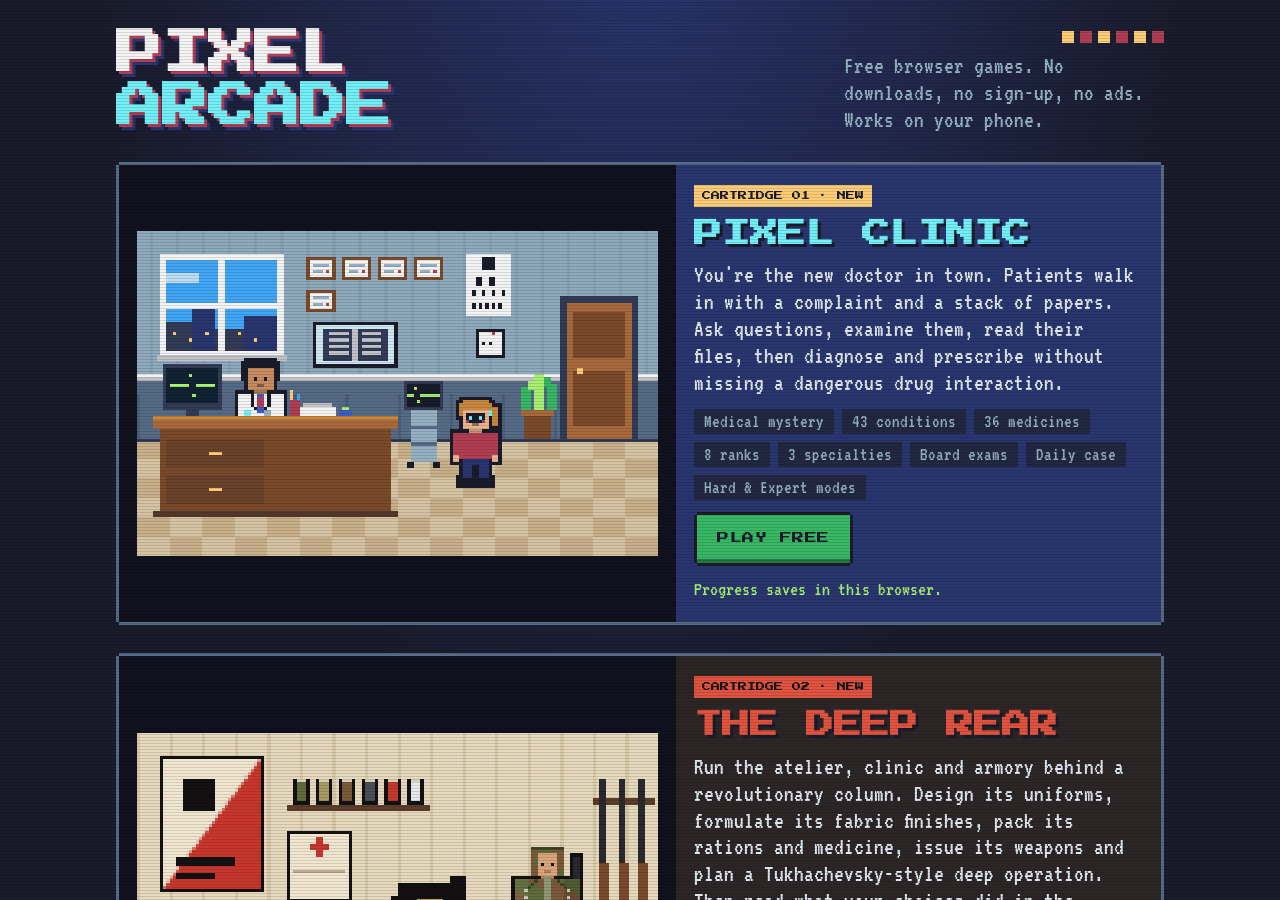
==== commit 47ad137a: "Pixel Clinic: clinic menu (daily case, difficulty, restart visit, new career) A menu button in the c" ====
--- a/index.html
+++ b/index.html
@@ -106,7 +106,7 @@
 .hud { flex: none; display: flex; align-items: center; gap: 10px; padding: 6px 10px; background: var(--bg2); border-bottom: 3px solid var(--bg); }
 .hud .ib { width: 38px; height: 38px; color: var(--ink); text-decoration: none; display: grid; place-items: center; background: var(--panel2); font-family: var(--font-d); font-size: 12px; flex: none; }
 .hud .rank { display: grid; gap: 4px; min-width: 0; flex: 1; }
-.hud .rank b { font-family: var(--font-d); font-size: 9px; color: var(--warn); white-space: nowrap; overflow: hidden; text-overflow: ellipsis; }
+.hud .rank b { font-family: var(--font-d); font-size: 9px; line-height: 1.35; color: var(--warn); overflow: hidden; display: -webkit-box; -webkit-line-clamp: 2; -webkit-box-orient: vertical; }
 .hud .bar { height: 8px; background: var(--bg); position: relative; }
 .hud .bar i { position: absolute; inset: 0 auto 0 0; background: var(--good); }
 .hud .bar small { display: none; }
@@ -611,6 +611,10 @@
 .teach.bad { border-color: var(--bad); }
 .card.daily { border-color: var(--warn); }
 
+.clinicmenu .card { margin: 10px 0; }
+.clinicmenu .row { margin-top: 10px; }
+.clinicmenu a.btn { text-decoration: none; }
+
 </style>
 </head>
 <body>
@@ -2080,7 +2084,7 @@
 /* ---------- progression ---------- */
 function newSave() {
   return { v: 1, diff: 0, lvl: 1, atRank: [], total: 0, day: 1, dayDone: 0, dayLen: 0, clock: 0, dayScores: [], best: 0, majors: 0, history: [], recent: [], cur: null, seen: {}, muted: false, started: false,
-    spec: null, certDue: 0, probation: 0, renewFails: 0, examPending: null, examRetakeAt: 0, exam: null, exams: [], returns: [], daily: {} };
+    spec: null, certDue: 0, probation: 0, renewFails: 0, examPending: null, examRetakeAt: 0, exam: null, exams: [], returns: [], daily: {}, parked: null };
 }
 const rankName = (lvl, spec) => (lvl >= 6 && spec && SPECS[spec] ? SPECS[spec].titles[lvl - 6] : RANKS[lvl - 1].t);
 function rankProgress(s) {
@@ -3998,6 +4002,7 @@
       <a class="ib" href="#arcade" aria-label="Back to the arcade">◀</a>
       <div class="rank" id="hud-rank"></div>
       <div class="meta" id="hud-meta"></div>
+      <button class="ib" data-act="pmenu" aria-label="Clinic menu: daily case, difficulty, save">☰</button>
       <button class="ib" data-act="mute" id="mute" aria-label="Toggle sound"></button>
     </header>
     <div class="stage">
@@ -4018,8 +4023,8 @@
   const pr = rankProgress(S);
   const pct = pr.max ? 100 : Math.round(100 * pr.n / pr.need);
   const dfl = (P ? P.diff : S.diff) || 0;
-  $('#hud-rank').innerHTML = `<b>${P && P.daily ? 'DAILY CASE' : `LV${S.lvl} ${esc(rankName(S.lvl, S.spec).toUpperCase())}`}${S.probation > 0 ? ' <span class="dtag d2">PROBATION</span>' : ''}</b>
-    <div class="barrow"><div class="bar" title="Promotion progress"><i style="width:${pct}%"></i></div>${dfl ? `<span class="dtag d${dfl}">${esc(DIFFS[dfl].t.toUpperCase())}</span>` : ''}</div>`;
+  $('#hud-rank').innerHTML = `<b>${P && P.daily ? 'DAILY CASE' : `LV${S.lvl} ${esc(rankName(S.lvl, S.spec).toUpperCase())}`}</b>
+    <div class="barrow"><div class="bar" title="Promotion progress"><i style="width:${pct}%"></i></div>${S.probation > 0 && !(P && P.daily) ? '<span class="dtag d2">PROBATION</span>' : ''}${dfl ? `<span class="dtag d${dfl}">${esc(DIFFS[dfl].t.toUpperCase())}</span>` : ''}</div>`;
   const clock = 480 + S.clock + (CS ? CS.time : 0);
   $('#hud-meta').innerHTML = `<b>${fmtClock(clock)}</b>DAY ${S.day} · ${Math.min(S.dayDone + (P ? 1 : 0), dayLen())}/${dayLen()}`;
   $('#mute').textContent = S.muted ? '×' : '♪';
@@ -4345,7 +4350,7 @@
 function gradeLine(l) { return { S: 'Flawless! Textbook medicine.', A: 'Excellent care.', B: 'Good job, a few slips.', C: 'Patient survived. Review the notes.', D: 'Risky visit. Learn from the mistakes.', F: 'That went badly. Check every mistake below.' }[l]; }
 function afterReport() {
   const a = UI.after || {}; UI.after = null;
-  if (a.daily) { closeModal(); sayIdle(); renderAll(); return; }
+  if (a.daily) { closeModal(); resumeParked(); return; }
   if (a.leveled === 6 && !S.spec) { specChooser(a.dayOver, 'promo'); return; }
   if (a.leveled) { levelUp(a.leveled, a.dayOver); return; }
   if (S.examPending) { startExam(a.dayOver); return; }
@@ -4407,11 +4412,40 @@
 }
 /* ---------- daily case ---------- */
 function startDaily() {
-  if (P) { toast('Finish the patient in the room first.'); return; }
+  if (P && P.daily) { closeModal(); return; }
   const info = dailyInfo(); if (S.daily[info.key]) { shareDaily(); return; }
+  closeModal();
+  if (P) { S.parked = { p: P, st: CS }; toast(`${P.name.split(' ')[0]} will wait in the room until you're done.`); }
   P = genDaily(info); CS = newCaseState(); UI.tab = 'talk'; UI.filter = 'All'; UI.anim = { phase: 'in', t0: performance.now() };
   persist(); renderAll(); say('', '…', 'sys', false); SFX.tap();
   setTimeout(() => { if (P) { say(speaker(), P.complaint); UI.talkUntil = performance.now() + 1800; persist(); } }, 1400);
+}
+/* the patient who waited while you did the daily case comes back */
+function resumeParked() {
+  if (!S.parked) { sayIdle(); renderAll(); return; }
+  P = S.parked.p; CS = S.parked.st; S.parked = null; persist();
+  UI.tab = 'talk'; UI.anim = { phase: 'in', t0: performance.now() }; renderAll();
+  say('NURSE PIKA', `${P.name} is back in the room. Carry on where you left off.`, 'sys', false);
+  setTimeout(() => { if (P) say(speaker(), CS.lastSay || P.complaint, 'pt', false); }, 1400);
+}
+/* ---------- clinic menu: open at any time ---------- */
+function clinicMenu() {
+  const dl = dailyInfo(), dd = S.daily[dl.key], inDaily = P && P.daily, canDaily = S.started && S.lvl >= 3;
+  const fresh = P && !P.daily && P.gen && CS && CS.time === 0 && !CS.asked.length && !CS.exams.length && !CS.docs.length && !CS.rx.length && !CS.dx;
+  const who = !P ? 'No patient in the room.' : P.daily ? `Today's daily case: ${P.name}.` : `${P.name} is in the room${S.parked ? '' : ''}.`;
+  modal(`<div class="clinicmenu"><button class="x" data-act="close">CLOSE</button><h2>CLINIC MENU</h2>
+    <p class="hint">${esc(rankName(S.lvl, S.spec))}${S.spec ? ' · ' + esc(SPECS[S.spec].n) : ''} · Day ${S.day} · ${esc(who)}${S.parked ? ` ${esc(S.parked.p.name)} is waiting for you to finish the daily case.` : ''}</p>
+    <button class="btn primary big block" data-act="close">${P ? 'BACK TO THE PATIENT' : 'BACK TO THE CLINIC'}</button>
+    <div class="card daily"><span class="k">DAILY CASE · ${esc(dl.key)}</span>
+      ${!canDaily ? '<span>Unlocks at Resident (LV3).</span>'
+        : inDaily ? '<span>You\'re playing it now. Finish it to get back to your clinic.</span>'
+        : dd ? `<span>Done today: <b style="font-weight:normal;color:var(--warn)">${dd.letter} · ${dd.score}/100</b>. A new case tomorrow.</span><div class="row" style="margin-top:6px"><button class="btn" data-act="sharedaily">SHARE RESULT</button></div>`
+        : `<span>The same patient for everyone today, on Hard. It doesn't affect your career.${P ? ` ${esc(P.name.split(' ')[0])} waits in the room and comes back when you're done.` : ''}</span><div class="row" style="margin-top:6px"><button class="btn primary" data-act="daily">PLAY TODAY'S CASE</button></div>`}</div>
+    ${diffPickHTML('DIFFICULTY')}
+    ${P && !P.daily && (P.diff || 0) !== (S.diff || 0) ? `<div class="card"><span class="k">THIS VISIT</span><span>${esc(firstName(P))}'s visit is on ${esc(DIFFS[P.diff || 0].t)}. A new difficulty starts with the next patient.</span>${fresh ? `<div class="row" style="margin-top:6px"><button class="btn" data-act="redovisit">START THIS VISIT ON ${esc(DIFFS[S.diff || 0].t.toUpperCase())}</button></div>` : ''}</div>` : ''}
+    <div class="row"><button class="btn" data-act="career">CAREER &amp; SAVE CODE</button><button class="btn" data-act="howto">HOW TO PLAY</button></div>
+    <div class="card"><span class="k">YOUR SAVE</span><span>Progress saves automatically in this browser. To move it to another device, copy your save code from Career.</span><div class="row" style="margin-top:6px"><button class="btn danger" data-act="reset">START A NEW CAREER</button></div></div>
+    <div class="row"><a class="btn" href="#arcade">BACK TO THE ARCADE</a></div></div>`);
 }
 function shareDaily() {
   const info = dailyInfo(), r = S.daily[info.key]; if (!r) return;
@@ -4544,6 +4578,12 @@
     case 'afterExam': { const a = UI.after || {}; UI.after = null; if (a.leveled) levelUp(a.leveled, a.dayOver); else if (a.dayOver) daySummary(); else { closeModal(); nextPatient(); } break; }
     case 'afterNote': { const f = UI.afterNote; UI.afterNote = null; closeModal(); if (f) f(); break; }
     case 'daily': startDaily(); break;
+    case 'pmenu': SFX.tap(); clinicMenu(); break;
+    case 'redovisit': {
+      if (!P || P.daily || !P.gen) break; const g = Object.assign({}, P.gen, { diff: S.diff || 0 }), ret = P.ret;
+      const old = P; P = ret ? genReturn({ gen: g, prev: ret }) : genPatient(g.lvl, g.seed, [], g.forceId, g.diff, g.spec, g.force2);
+      P.name = old.name; P.look = Object.assign({}, old.look, { fx: P.look.fx }); /* same person; only the difficulty's clues change */
+      CS = newCaseState(); UI.tab = 'talk'; persist(); closeModal(); renderAll(); say(speaker(), P.complaint, 'pt', false); toast(`Visit restarted on ${DIFFS[P.diff].t}.`); break; }
     case 'sharedaily': shareDaily(); break;
     case 'sign': confirmSign(); break;
     case 'finish': closeModal(); finish(); break;
@@ -4554,6 +4594,7 @@
     case 'start': startOrNext(); break;
     case 'diff': {
       S.diff = Math.max(0, Math.min(DIFFS.length - 1, +id || 0)); SFX.tap(); persist();
+      if (document.querySelector('#modal .clinicmenu')) { clinicMenu(); renderHud(); break; }
       document.querySelectorAll('.diffpick').forEach(el => { const k = el.querySelector('.k').textContent; el.outerHTML = diffPickHTML(k); });
       renderHud(); break;
     }
